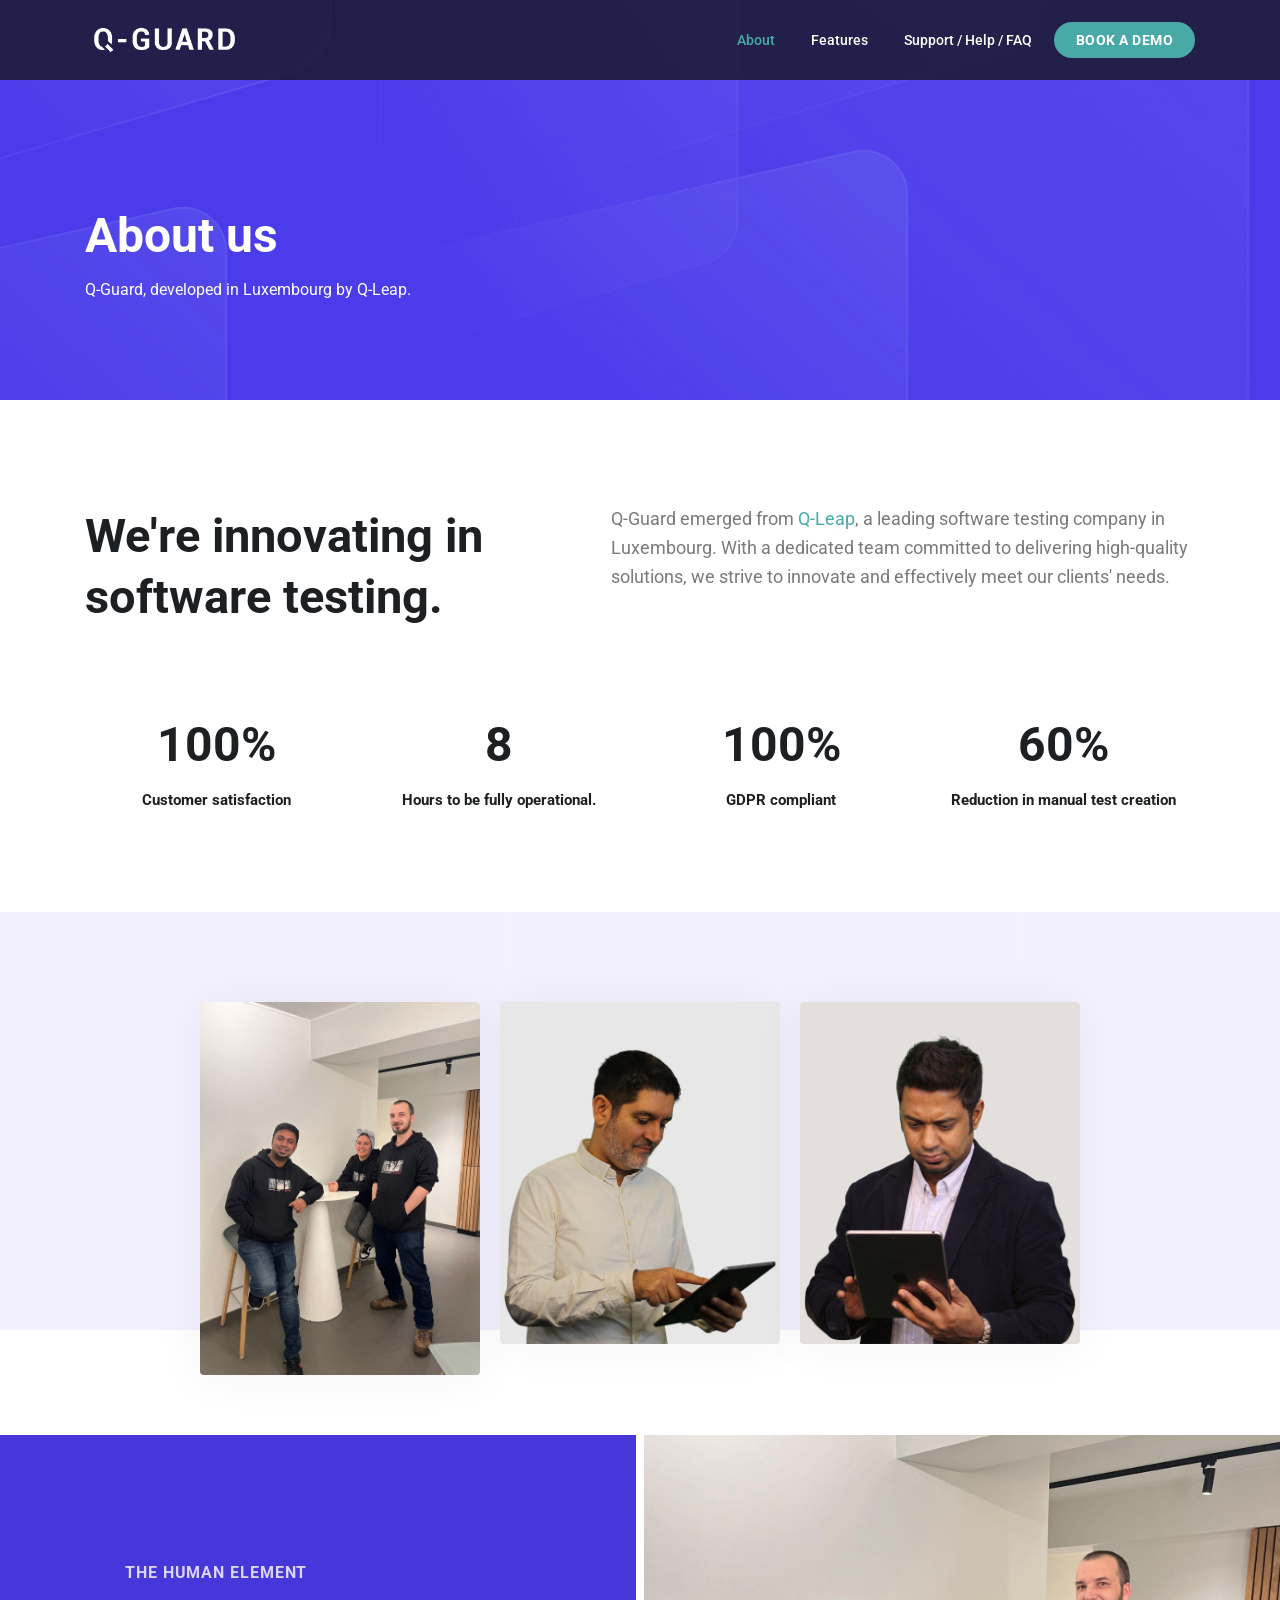
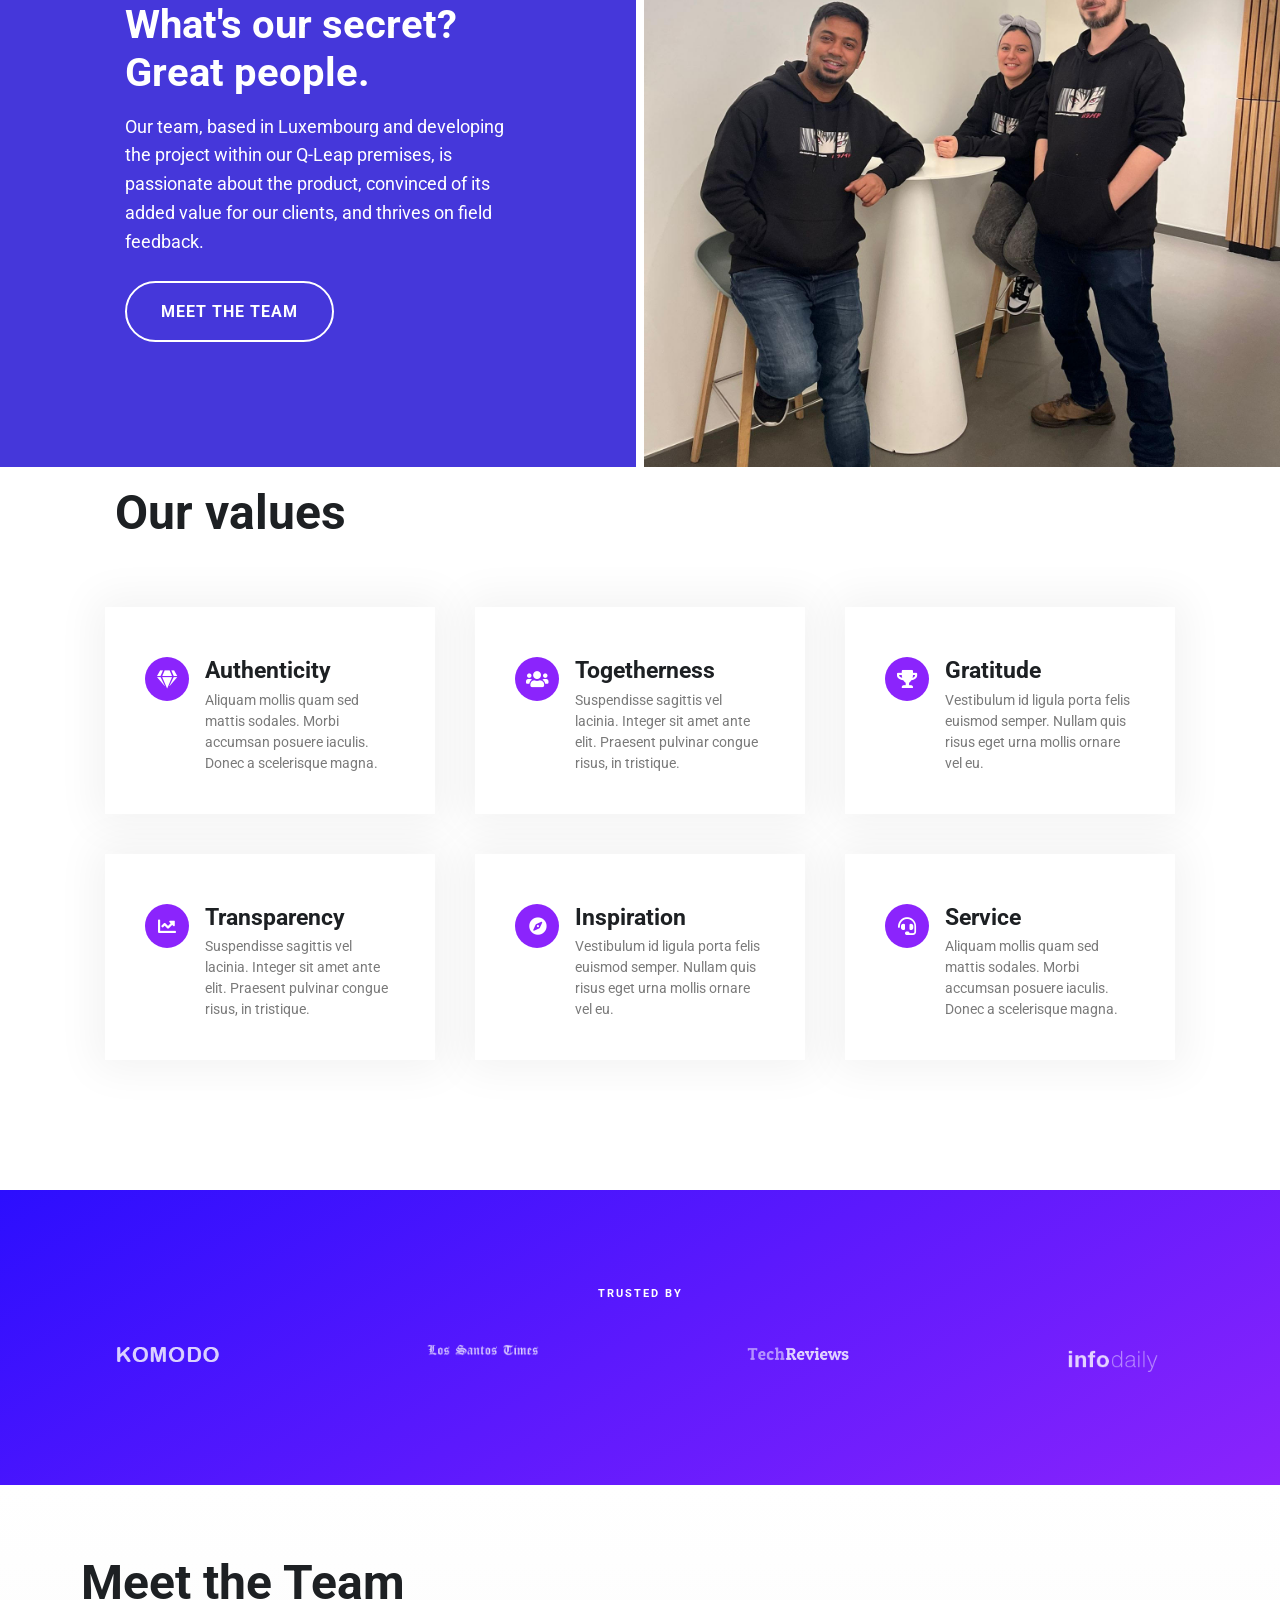
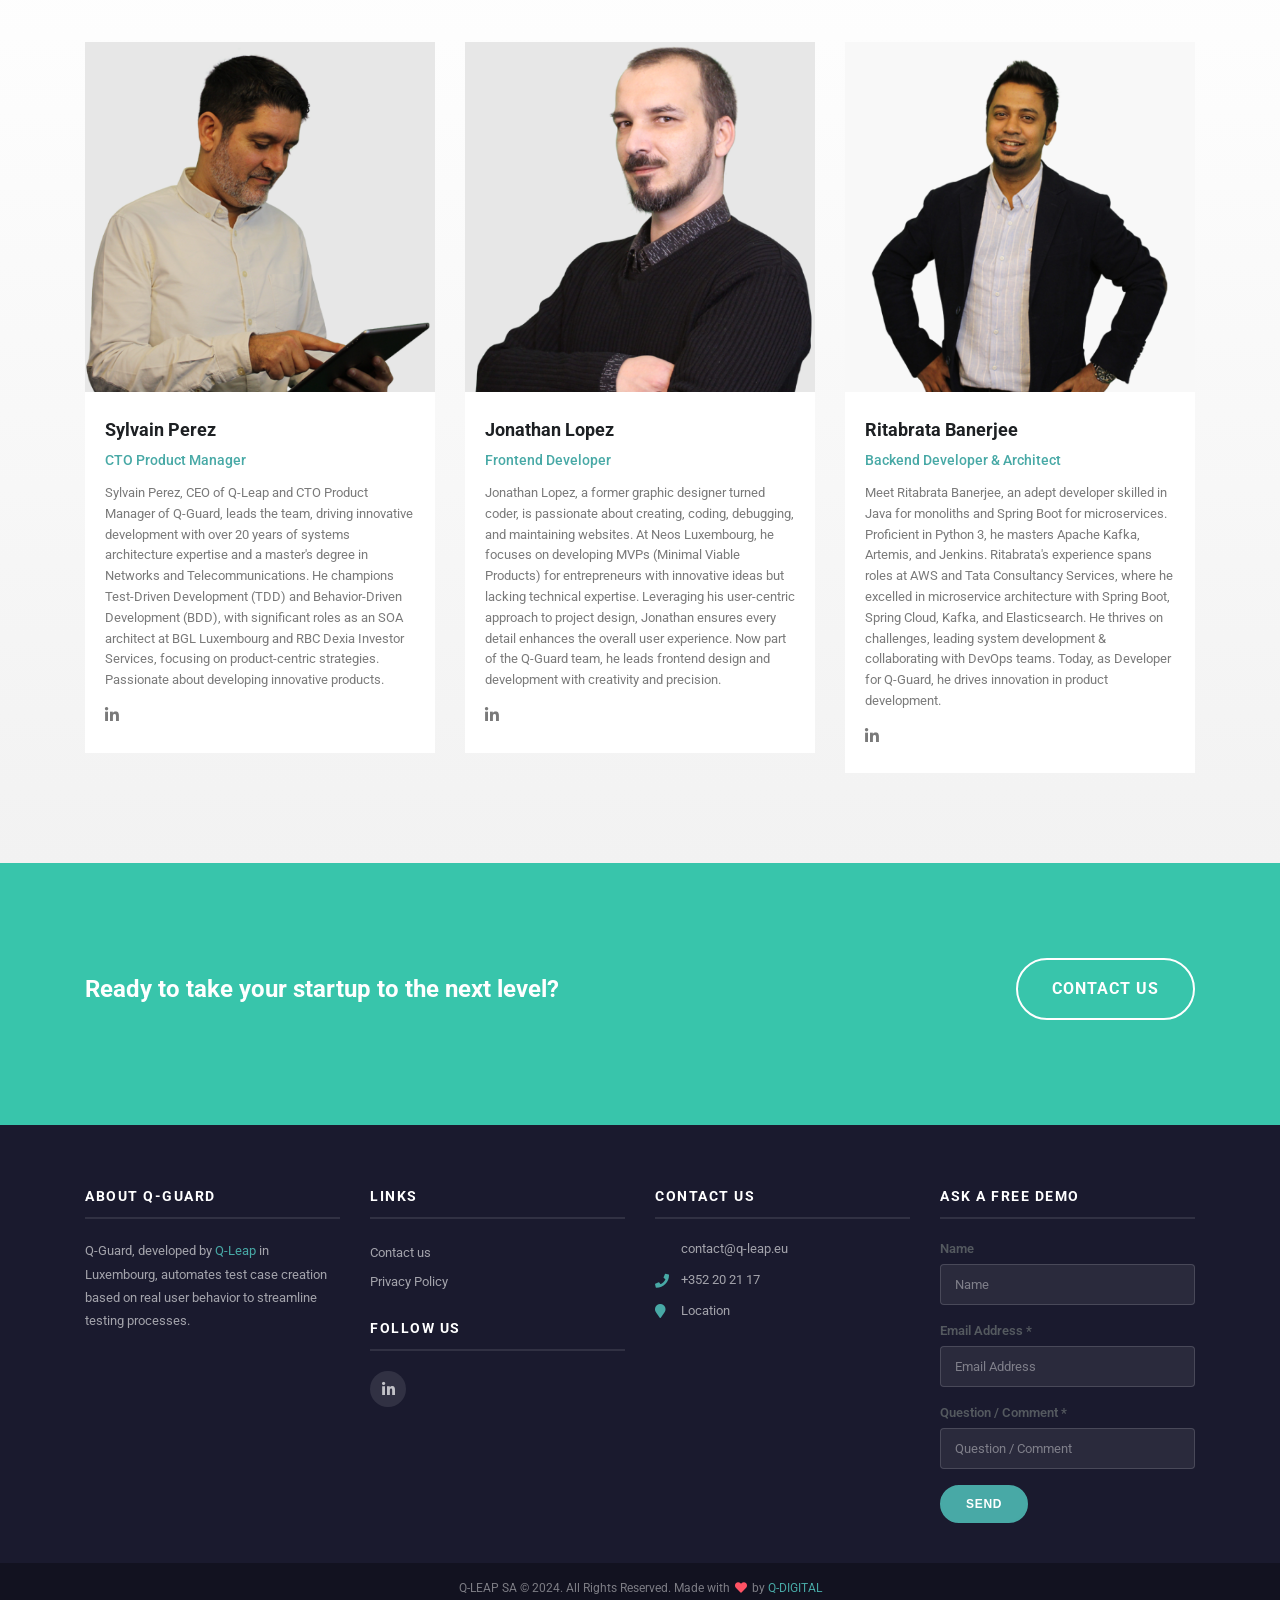
==== about-us/index.html @ 9039b8c5 "Initial static migration of q-guard.app off WordPress Rebuild of all 6 pages (home, about-us, featur" ====
<!DOCTYPE html>
<html lang="fr-FR">
<head>
  <meta charset="UTF-8" />
  <meta name="viewport" content="width=device-width, initial-scale=1.0" />
  <title>About Q-Guard &#8211; Q-Guard </title>
  <meta name="description" content="About us Q-Guard, developed in Luxembourg by Q-Leap. We&#039;re innovating in software testing. Q-Guard emerged from Q-Leap, a leading software testing company in Luxembourg. With a dedicated team committed to delivering high-quality solutions, we strive to innovate and effectively meet our clients&#039; needs. 100% Customer satisfaction 8 Hours to be fully operational. 100% GDPR compliant…" />

  <!-- Open Graph -->
  <meta property="og:title" content="About Q-Guard" />
  <meta property="og:description" content="About us Q-Guard, developed in Luxembourg by Q-Leap. We're innovating in software testing." />
  <meta property="og:image" content="https://q-guard.app/wp-content/uploads/2024/07/unnamed-1-605x806.jpeg" />
  <meta property="og:image:width" content="605" />
  <meta property="og:image:height" content="806" />
  <meta property="og:image:alt" content="" />
  <meta property="og:type" content="article" />
  <meta property="og:url" content="https://q-guard.app/about-us/" />
  <meta property="og:site_name" content="Q-Guard " />
  <meta property="og:locale" content="fr_FR" />

  <!-- Twitter Card -->
  <meta name="twitter:card" content="summary_large_image" />
  <meta name="twitter:text:title" content="About Q-Guard" />
  <meta name="twitter:image" content="https://q-guard.app/wp-content/uploads/2024/07/unnamed-1-605x806.jpeg?w=640" />

  <link rel="canonical" href="https://q-guard.app/about-us/" />
  <link rel="icon" type="image/png" href="../assets/images/logo-white.png" />

  <link rel="preconnect" href="https://fonts.googleapis.com" />
  <link rel="preconnect" href="https://fonts.gstatic.com" crossorigin />

  <link rel="stylesheet" href="https://cdnjs.cloudflare.com/ajax/libs/font-awesome/5.15.4/css/all.min.css" />
  <link rel="stylesheet" href="https://cdn.jsdelivr.net/npm/swiper@10/swiper-bundle.min.css" />
  <link rel="stylesheet" href="../assets/css/main.css" />
</head>
<body class="page page-id-19250 wp-theme-stratusx th-sticky-header">

<!-- ── Preloader ───────────────────────────────────────────── -->
<div id="loader-wrapper" aria-hidden="true">
  <div id="loader"></div>
  <div class="loader-section section-left"></div>
  <div class="loader-section section-right"></div>
</div>

<!-- ── Header ──────────────────────────────────────────────── -->
<header class="banner page-header" role="banner">
  <div class="container">
    <div id="logo">
      <a href="/" aria-label="Q-Guard Home">
        <img src="../assets/images/logo-white.png" width="159" height="40" alt="Q-Guard" />
      </a>
    </div>

    <button class="navbar-toggle collapsed" type="button" aria-controls="navbar-collapse" aria-expanded="false" aria-label="Toggle navigation">
      <span class="icon-bar"></span>
      <span class="icon-bar"></span>
      <span class="icon-bar"></span>
    </button>

    <nav class="navbar-collapse" id="navbar-collapse" role="navigation" aria-label="Main navigation">
      <ul class="navbar-nav" id="menu-stratus-one-page">
        <li class="menu-item current-menu-item"><a href="/about-us/" aria-current="page">About</a></li>
        <li class="menu-item"><a href="/features/">Features</a></li>
        <li class="menu-item"><a href="/support-help-faq/">Support / Help / FAQ</a></li>
        <li class="menu-item th-accent"><a href="https://outlook.office.com/bookwithme/user/879a650824b34d0185ce7d5c9d61e335%40q-leap.eu/meetingtype/09705449-c7ee-4131-b1b9-3e961b18baf2?anonymous" target="_blank" rel="noopener noreferrer">Book a demo</a></li>
      </ul>
    </nav>
  </div>
</header>

<!-- ── Page Hero ────────────────────────────────────────────── -->
<section class="page-hero page-hero--full-overlay">
  <div class="container">
    <div class="hero-content animate-on-scroll" data-animation="fadeIn">
      <h1>About us</h1>
      <p>Q-Guard, developed in Luxembourg by Q-Leap.</p>
    </div>
  </div>
</section>

<!-- ── Section: Intro ───────────────────────────────────────── -->
<section class="section-about-intro">
  <div class="container">
    <div class="row">
      <div class="col-left animate-on-scroll elementor-invisible" data-animation="fadeIn">
        <h2>We're innovating in software testing.</h2>
      </div>
      <div class="col-right animate-on-scroll" data-animation="fadeIn" data-delay="200">
        <h5>Q-Guard emerged from <a href="http://q-leap.eu" target="_blank" rel="noopener noreferrer">Q-Leap</a>, a leading software testing company in Luxembourg. With a dedicated team committed to delivering high-quality solutions, we strive to innovate and effectively meet our clients' needs.</h5>
      </div>
    </div>
  </div>
</section>

<!-- ── Section: Stats ───────────────────────────────────────── -->
<section class="section-stats">
  <div class="container">
    <div class="stats-row">
      <div class="stat-item animate-on-scroll animated-fast" data-animation="fadeIn" data-delay="300">
        <h2>100%</h2>
        <p>Customer satisfaction</p>
      </div>
      <div class="stat-item animate-on-scroll animated-fast" data-animation="fadeIn" data-delay="150">
        <h2>8</h2>
        <p>Hours to be fully operational.</p>
      </div>
      <div class="stat-item animate-on-scroll animated-fast" data-animation="fadeIn" data-delay="300">
        <h2>100%</h2>
        <p>GDPR compliant</p>
      </div>
      <div class="stat-item animate-on-scroll animated-fast" data-animation="fadeIn" data-delay="450">
        <h2>60%</h2>
        <p>Reduction in manual test creation</p>
      </div>
    </div>
  </div>
</section>

<!-- ── Section: People Photo Grid ──────────────────────────── -->
<section class="section-people">
  <div class="people-grid">
    <img src="../assets/images/about-bg-photo.jpeg" alt="Q-Guard team member" class="animate-on-scroll" data-animation="fadeIn" data-delay="100" loading="lazy" />
    <img src="../assets/images/team-sylvain-full.png" alt="Sylvain Perez" class="animate-on-scroll" data-animation="fadeIn" data-delay="200" loading="lazy" />
    <img src="../assets/images/team-rit-photo.png" alt="Ritabrata Banerjee" class="animate-on-scroll" data-animation="fadeIn" data-delay="300" loading="lazy" />
  </div>
</section>

<!-- ── Section: The Human Element (split) ──────────────────── -->
<section class="section-human" id="people" aria-label="The Human Element">
  <div class="col-gradient">
    <p class="eyebrow animate-on-scroll" data-animation="fadeInUp">The human element</p>
    <h2 class="animate-on-scroll" data-animation="fadeInUp" data-delay="150">What's our secret? Great people.</h2>
    <p class="animate-on-scroll" data-animation="fadeInUp" data-delay="300">Our team, based in Luxembourg and developing the project within our Q-Leap premises, is passionate about the product, convinced of its added value for our clients, and thrives on field feedback.</p>
    <a href="#leadership" class="btn-white-outline-sm animate-on-scroll" data-animation="fadeInUp" data-delay="450">Meet the team</a>
  </div>
  <div class="col-photo" style="background-image: url('../assets/images/team-bg.jpeg');" role="img" aria-label="Q-Guard team photo"></div>
</section>

<!-- ── Section: Our Values ──────────────────────────────────── -->
<section class="section-values" aria-labelledby="values-heading">
  <div class="container">
    <div class="values-heading">
      <h2 id="values-heading" class="animate-on-scroll" data-animation="fadeIn">Our values</h2>
    </div>
    <!-- Row 1 -->
    <div class="values-row">
      <div class="value-card animate-on-scroll" data-animation="fadeIn" data-delay="200">
        <div class="service-block">
          <div class="icon-wrap purple" aria-hidden="true"><i class="fas fa-gem"></i></div>
          <div class="block-content">
            <h4>Authenticity</h4>
            <p>Aliquam mollis quam sed mattis sodales. Morbi accumsan posuere iaculis. Donec a scelerisque magna.</p>
          </div>
        </div>
      </div>
      <div class="value-card animate-on-scroll" data-animation="fadeIn" data-delay="400">
        <div class="service-block">
          <div class="icon-wrap purple" aria-hidden="true"><i class="fas fa-users"></i></div>
          <div class="block-content">
            <h4>Togetherness</h4>
            <p>Suspendisse sagittis vel lacinia. Integer sit amet ante elit. Praesent pulvinar congue risus, in tristique.</p>
          </div>
        </div>
      </div>
      <div class="value-card animate-on-scroll" data-animation="fadeIn" data-delay="600">
        <div class="service-block">
          <div class="icon-wrap purple" aria-hidden="true"><i class="fas fa-trophy"></i></div>
          <div class="block-content">
            <h4>Gratitude</h4>
            <p>Vestibulum id ligula porta felis euismod semper. Nullam quis risus eget urna mollis ornare vel eu.</p>
          </div>
        </div>
      </div>
    </div>
    <!-- Row 2 -->
    <div class="values-row">
      <div class="value-card animate-on-scroll" data-animation="fadeIn" data-delay="200">
        <div class="service-block">
          <div class="icon-wrap purple" aria-hidden="true"><i class="fas fa-chart-line"></i></div>
          <div class="block-content">
            <h4>Transparency</h4>
            <p>Suspendisse sagittis vel lacinia. Integer sit amet ante elit. Praesent pulvinar congue risus, in tristique.</p>
          </div>
        </div>
      </div>
      <div class="value-card animate-on-scroll" data-animation="fadeIn" data-delay="400">
        <div class="service-block">
          <div class="icon-wrap purple" aria-hidden="true"><i class="fas fa-compass"></i></div>
          <div class="block-content">
            <h4>Inspiration</h4>
            <p>Vestibulum id ligula porta felis euismod semper. Nullam quis risus eget urna mollis ornare vel eu.</p>
          </div>
        </div>
      </div>
      <div class="value-card animate-on-scroll" data-animation="fadeIn" data-delay="600">
        <div class="service-block">
          <div class="icon-wrap purple" aria-hidden="true"><i class="fas fa-headset"></i></div>
          <div class="block-content">
            <h4>Service</h4>
            <p>Aliquam mollis quam sed mattis sodales. Morbi accumsan posuere iaculis. Donec a scelerisque magna.</p>
          </div>
        </div>
      </div>
    </div>
  </div>
</section>

<!-- ── Section: Trusted By (purple gradient) ───────────────── -->
<section class="section-trusted-purple">
  <div class="container">
    <h6 class="eyebrow animate-on-scroll" data-animation="fadeIn">Trusted by</h6>
    <div class="swiper trusted-carousel-about">
      <div class="swiper-wrapper">
        <div class="swiper-slide"><img src="../assets/images/logo-komodo.png" alt="Komodo" loading="lazy" /></div>
        <div class="swiper-slide"><img src="../assets/images/logo-las-santos.png" alt="Las Santos Times" loading="lazy" /></div>
        <div class="swiper-slide"><img src="../assets/images/logo-tech-reviews.png" alt="Tech Reviews" loading="lazy" /></div>
        <div class="swiper-slide"><img src="../assets/images/logo-info-daily.png" alt="Info Daily" loading="lazy" /></div>
      </div>
      <div class="swiper-button-prev" role="button" tabindex="0" aria-label="Previous slide"></div>
      <div class="swiper-button-next" role="button" tabindex="0" aria-label="Next slide"></div>
    </div>
  </div>
</section>

<!-- ── Section: Meet the Team ──────────────────────────────── -->
<section class="section-team" id="leadership" aria-labelledby="team-heading">
  <div class="container" style="max-width:1200px;">
    <h2 id="team-heading" class="animate-on-scroll" data-animation="fadeIn">Meet the Team</h2>
    <div class="team-grid">

      <!-- Sylvain Perez -->
      <div class="team-member animate-on-scroll" data-animation="fadeIn">
        <a href="https://www.linkedin.com/in/sylvainperez/" target="_blank" rel="noopener noreferrer" aria-label="Sylvain Perez on LinkedIn">
          <img src="../assets/images/team-sylvain.png" width="394" height="394" alt="Sylvain Perez" loading="lazy" />
        </a>
        <div class="team-member-content">
          <h4 class="th-team-member-name">Sylvain Perez</h4>
          <h5 class="th-team-member-title">CTO Product Manager</h5>
          <p>Sylvain Perez, CEO of Q-Leap and CTO Product Manager of Q-Guard, leads the team, driving innovative development with over 20 years of systems architecture expertise and a master's degree in Networks and Telecommunications. He champions Test-Driven Development (TDD) and Behavior-Driven Development (BDD), with significant roles as an SOA architect at BGL Luxembourg and RBC Dexia Investor Services, focusing on product-centric strategies. Passionate about developing innovative products.</p>
          <div class="team-member-social">
            <a href="https://www.linkedin.com/in/sylvainperez/" target="_blank" rel="noopener noreferrer" aria-label="Sylvain Perez on LinkedIn">
              <i class="fab fa-linkedin-in" aria-hidden="true"></i>
            </a>
          </div>
        </div>
      </div>

      <!-- Jonathan Lopez -->
      <div class="team-member animate-on-scroll" data-animation="fadeIn" data-delay="150">
        <a href="https://www.linkedin.com/in/jonathan-lopez-donato/" target="_blank" rel="noopener noreferrer" aria-label="Jonathan Lopez on LinkedIn">
          <img src="../assets/images/team-jonathan.png" width="394" height="394" alt="Jonathan Lopez" loading="lazy" />
        </a>
        <div class="team-member-content">
          <h4 class="th-team-member-name">Jonathan Lopez</h4>
          <h5 class="th-team-member-title">Frontend Developer</h5>
          <p>Jonathan Lopez, a former graphic designer turned coder, is passionate about creating, coding, debugging, and maintaining websites. At Neos Luxembourg, he focuses on developing MVPs (Minimal Viable Products) for entrepreneurs with innovative ideas but lacking technical expertise. Leveraging his user-centric approach to project design, Jonathan ensures every detail enhances the overall user experience. Now part of the Q-Guard team, he leads frontend design and development with creativity and precision.</p>
          <div class="team-member-social">
            <a href="https://www.linkedin.com/in/jonathan-lopez-donato/" target="_blank" rel="noopener noreferrer" aria-label="Jonathan Lopez on LinkedIn">
              <i class="fab fa-linkedin-in" aria-hidden="true"></i>
            </a>
          </div>
        </div>
      </div>

      <!-- Ritabrata Banerjee -->
      <div class="team-member animate-on-scroll" data-animation="fadeIn" data-delay="300">
        <img src="../assets/images/team-ritabrata.png" width="394" height="394" alt="Ritabrata Banerjee" loading="lazy" />
        <div class="team-member-content">
          <h4 class="th-team-member-name">Ritabrata Banerjee</h4>
          <h5 class="th-team-member-title">Backend Developer &amp; Architect</h5>
          <p>Meet Ritabrata Banerjee, an adept developer skilled in Java for monoliths and Spring Boot for microservices. Proficient in Python 3, he masters Apache Kafka, Artemis, and Jenkins. Ritabrata's experience spans roles at AWS and Tata Consultancy Services, where he excelled in microservice architecture with Spring Boot, Spring Cloud, Kafka, and Elasticsearch. He thrives on challenges, leading system development &amp; collaborating with DevOps teams. Today, as Developer for Q-Guard, he drives innovation in product development.</p>
          <div class="team-member-social">
            <a href="https://www.linkedin.com/in/ritabrata-banerjee-713b404a/" target="_blank" rel="noopener noreferrer" aria-label="Ritabrata Banerjee on LinkedIn">
              <i class="fab fa-linkedin-in" aria-hidden="true"></i>
            </a>
          </div>
        </div>
      </div>

    </div>
  </div>
  <div class="spacer-90"></div>
</section>

<!-- ── Section: CTA Green ────────────────────────────────────── -->
<section class="section-cta-green">
  <div class="container">
    <div class="th-cta">
      <div class="th-cta-text animate-on-scroll" data-animation="fadeIn">
        <span>Ready to take your startup to the next level?</span>
      </div>
      <div class="th-cta-btn animate-on-scroll" data-animation="fadeIn" data-delay="200">
        <a href="/contact/" class="btn-white-outline-sm">Contact us</a>
      </div>
    </div>
  </div>
</section>

<!-- ── Footer ──────────────────────────────────────────────── -->
<footer class="footer" role="contentinfo">
  <div class="container">
    <div class="footer-widgets">
      <div class="footer-col">
        <h3 class="widget-title">About Q-Guard</h3>
        <p>Q-Guard, developed by <a href="http://q-leap.eu" target="_blank" rel="noopener noreferrer">Q-Leap</a> in Luxembourg, automates test case creation based on real user behavior to streamline testing processes.</p>
      </div>
      <div class="footer-col">
        <h3 class="widget-title">Links</h3>
        <nav class="footer-links" aria-label="Footer links">
          <a href="/contact/">Contact us</a>
          <a href="/privacy-policy/">Privacy Policy</a>
        </nav>
        <h3 class="widget-title" style="margin-top:20px;">Follow us</h3>
        <div class="soc-widget">
          <a href="https://www.linkedin.com/company" target="_blank" rel="noopener noreferrer" aria-label="LinkedIn">
            <i class="fab fa-linkedin-in" aria-hidden="true"></i>
          </a>
        </div>
      </div>
      <div class="footer-col">
        <h3 class="widget-title">Contact Us</h3>
        <div class="th-contact-info-widget">
          <div class="icon-blocks">
            <div class="icon-block"><a href="mailto:contact@q-leap.eu"><i class="fa fa-envelope-o" aria-hidden="true"></i><span>contact@q-leap.eu</span></a></div>
            <div class="icon-block"><a href="tel:+35220217"><i class="fa fa-phone" aria-hidden="true"></i><span>+352 20 21 17</span></a></div>
            <div class="icon-block"><a href="https://www.google.com/maps/dir//q-leap+10+rue+mathias+hardt" target="_blank" rel="noopener noreferrer"><i class="fa fa-map-marker" aria-hidden="true"></i><span>Location</span></a></div>
          </div>
        </div>
      </div>
      <div class="footer-col">
        <h3 class="widget-title">Ask a Free Demo</h3>
        <form class="demo-form footer-form" novalidate>
          <div class="form-field">
            <label for="footer-name-about">Name</label>
            <input type="text" id="footer-name-about" name="name" placeholder="Name" autocomplete="name" />
          </div>
          <div class="form-field">
            <label for="footer-email-about">Email Address <span aria-label="required">*</span></label>
            <input type="email" id="footer-email-about" name="email" placeholder="Email Address" required autocomplete="email" />
          </div>
          <div class="form-field">
            <label for="footer-msg-about">Question / Comment <span aria-label="required">*</span></label>
            <input type="text" id="footer-msg-about" name="message" placeholder="Question / Comment" required />
          </div>
          <div class="g-recaptcha" data-sitekey="6LdvlHwqAAAAAGcoGEBUJCWIgnOwrMpUjiHdtK4B" data-theme="dark"></div>
          <div class="frm-verify-wrap" aria-hidden="true" style="display:none;">
            <input type="text" name="hp" class="frm-verify" tabindex="-1" autocomplete="off" />
          </div>
          <div class="form-submit"><input type="submit" value="Send" /></div>
        </form>
      </div>
    </div>
  </div>
  <div class="footer-btm-bar">
    <div class="container">
      <div class="footer-copyright">
        <span class="footer_credit">Q-LEAP SA &copy; 2024. All Rights Reserved. Made with <i class="fa fa-heart" aria-hidden="true"></i> by <a href="https://digital.q-leap.eu/" target="_blank" rel="noopener noreferrer">Q-DIGITAL</a></span>
      </div>
    </div>
  </div>
</footer>

<script src="https://cdn.jsdelivr.net/npm/swiper@10/swiper-bundle.min.js"></script>
<script src="https://www.google.com/recaptcha/api.js" async defer></script>
<script src="../assets/js/main.js"></script>
</body>
</html>
---- assets/css/main.css ----
/* ============================================================
   Q-Guard Static Site — Main CSS
   Faithfully reproduced from WordPress/Elementor/Stratus-X
   ============================================================ */

/* ── Google Fonts ──────────────────────────────────────────── */
@import url('https://fonts.googleapis.com/css2?family=Roboto:ital,wght@0,300;0,400;0,500;0,600;0,700;0,900;1,400&family=Roboto+Slab:wght@300;400;500;600;700&display=swap');

/* ── CSS Variables (Elementor kit #19626) ───────────────────── */
:root {
  --color-primary:       #4A3BEB;
  --color-cta-blue:      #4440DB; /* solid CTA button/icon fill color used by live elementor-button widgets (distinct from --color-primary, which is correct for gradients) */
  --color-secondary:     #54595F;
  --color-text:          #7A7A7A;
  --color-accent:        #FF5264;
  --color-yellow:        #FCBD01;
  --color-teal:          #38C5AB;
  --color-teal-btn:      #48A9A6;
  --color-white:         #FFFFFF;
  --color-light-pink:    #FCF8F8;
  --color-light-gray:    #F8F8F8;
  --color-gray-bg:       #F4F4F4;
  --color-gray-card:     #F3F3F3;
  --color-dark:          #1d2023;
  --color-purple:        #8B24FC;
  --color-purple-dark:   #2C0EFE;

  --container-max:       1140px;
  --container-sm:        1024px;

  --font-primary:        'Roboto', sans-serif;
  --font-secondary:      'Roboto Slab', serif;
  --font-georgia:        'Georgia', serif;

  --transition-base:     0.3s ease;
}

/* ── Reset & Base ──────────────────────────────────────────── */
*, *::before, *::after { box-sizing: border-box; margin: 0; padding: 0; }

html { scroll-behavior: smooth; font-size: 16px; }

body {
  font-family: var(--font-primary);
  font-weight: 400;
  color: var(--color-text);
  line-height: 1.6;
  background: #fff;
  overflow-x: hidden;
}

img { max-width: 100%; height: auto; display: block; }
a { color: inherit; text-decoration: none; transition: color var(--transition-base), background var(--transition-base); }
ul, ol { list-style: none; }
button { cursor: pointer; font-family: var(--font-primary); }

/* ── Preloader ─────────────────────────────────────────────── */
#loader-wrapper {
  position: fixed; top: 0; left: 0; width: 100%; height: 100%;
  z-index: 9999; display: flex; align-items: center; justify-content: center;
}
#loader {
  display: block; width: 40px; height: 40px;
  border: 4px solid rgba(255,255,255,0.3);
  border-top-color: var(--color-white);
  border-radius: 50%;
  animation: spin 0.8s linear infinite;
  position: relative; z-index: 10000;
}
.loader-section {
  position: fixed; top: 0; width: 51%; height: 100%;
  background: var(--color-primary);
  z-index: 9998;
  transition: transform 0.7s cubic-bezier(0.6, 0.2, 0.1, 1) 0.3s;
}
.loader-section.section-left  { left: 0; }
.loader-section.section-right { right: 0; }

.loaded #loader-wrapper { pointer-events: none; }
.loaded .loader-section.section-left  { transform: translateX(-100%); }
.loaded .loader-section.section-right { transform: translateX(100%); }
.loaded #loader { opacity: 0; }

@keyframes spin { to { transform: rotate(360deg); } }

/* ── Container ─────────────────────────────────────────────── */
.container {
  max-width: var(--container-max);
  margin: 0 auto;
  padding: 0 15px;
  width: 100%;
}

/* ── HEADER / NAVIGATION ────────────────────────────────────── */
.banner {
  position: fixed;
  top: 0; left: 0; right: 0;
  z-index: 1000;
  padding: 0;
  background: transparent;
  transition: background var(--transition-base), box-shadow var(--transition-base), padding var(--transition-base);
}
.banner.scrolled {
  background: #1a1a2e;
  box-shadow: 0 2px 20px rgba(0,0,0,0.25);
}
.banner.page-header {
  background: rgba(26,26,46,0.85);
}

.banner .container {
  display: flex;
  align-items: center;
  justify-content: space-between;
  height: 80px;
}

#logo a {
  display: flex;
  align-items: center;
}
#logo img {
  height: 40px;
  width: 159px;
  object-fit: contain;
}

.navbar-nav {
  display: flex;
  align-items: center;
  gap: 8px;
}
.navbar-nav .menu-item a {
  color: #fff;
  font-size: 14px;
  font-weight: 500;
  padding: 8px 14px;
  border-radius: 4px;
  white-space: nowrap;
  transition: color var(--transition-base), background var(--transition-base);
}
.navbar-nav .menu-item a:hover,
.navbar-nav .menu-item.current-menu-item a {
  color: var(--color-teal-btn);
}
.navbar-nav .th-accent a {
  background: var(--color-teal-btn);
  color: #fff;
  border-radius: 50px;
  padding: 10px 22px;
  font-weight: 700;
  font-size: 14px;
  letter-spacing: 0.5px;
  text-transform: uppercase;
}
.navbar-nav .th-accent a:hover {
  background: rgba(72,169,166,0);
  color: var(--color-teal-btn);
  box-shadow: inset 0 0 0 2px var(--color-teal-btn);
}

/* Mobile toggle */
.navbar-toggle {
  display: none;
  flex-direction: column;
  justify-content: center;
  gap: 5px;
  background: none;
  border: none;
  padding: 8px;
  cursor: pointer;
}
.navbar-toggle .icon-bar {
  width: 24px; height: 2px;
  background: #fff;
  display: block;
  border-radius: 2px;
  transition: all 0.3s;
}
.navbar-toggle.active .icon-bar:nth-child(1) { transform: translateY(7px) rotate(45deg); }
.navbar-toggle.active .icon-bar:nth-child(2) { opacity: 0; }
.navbar-toggle.active .icon-bar:nth-child(3) { transform: translateY(-7px) rotate(-45deg); }

/* ── Buttons ───────────────────────────────────────────────── */
.btn,
.btn-teal {
  display: inline-block;
  font-size: 16px;
  font-weight: 700;
  text-transform: uppercase;
  letter-spacing: 1px;
  text-decoration: none;
  padding: 16px 34px;
  border-radius: 50px;
  border: 2px solid var(--color-teal-btn);
  background: var(--color-teal-btn);
  color: #fff;
  cursor: pointer;
  transition: background var(--transition-base), color var(--transition-base), border-color var(--transition-base);
  white-space: nowrap;
}
.btn:hover,
.btn-teal:hover {
  background: transparent;
  color: var(--color-teal-btn);
  border-color: var(--color-teal-btn);
}

.btn-teal-sm {
  display: inline-block;
  font-size: 15px;
  font-weight: 700;
  text-transform: uppercase;
  letter-spacing: 0.7px;
  padding: 15px 30px;
  border-radius: 50px;
  border: 2px solid var(--color-teal-btn);
  background: var(--color-teal-btn);
  color: #fff;
  text-decoration: none;
  transition: background var(--transition-base), color var(--transition-base), border-color var(--transition-base);
  white-space: nowrap;
}
.btn-teal-sm:hover {
  background: transparent;
  color: var(--color-teal-btn);
  border-color: var(--color-teal-btn);
}

.btn-white-outline {
  display: inline-block;
  font-size: 17px;
  font-weight: 700;
  text-transform: uppercase;
  letter-spacing: 1px;
  padding: 20px 40px;
  border-radius: 50px;
  border: 2px solid #fff;
  background: transparent;
  color: #fff;
  text-decoration: none;
  transition: background var(--transition-base), color var(--transition-base);
  white-space: nowrap;
}
.btn-white-outline:hover {
  background: #fff;
  color: var(--color-cta-blue);
}

.btn-white-outline-sm {
  display: inline-block;
  font-size: 16px;
  font-weight: 700;
  text-transform: uppercase;
  letter-spacing: 1px;
  padding: 16px 34px;
  border-radius: 50px;
  border: 2px solid #fff;
  background: transparent;
  color: #fff;
  text-decoration: none;
  transition: background var(--transition-base), color var(--transition-base);
  white-space: nowrap;
}
.btn-white-outline-sm:hover {
  background: #fff;
  color: var(--color-dark);
}

/* ── Page Hero (inner pages) ───────────────────────────────── */
.page-hero {
  position: relative;
  min-height: 400px;
  display: flex;
  align-items: center;
  background: var(--color-primary);
  background-image: linear-gradient(300deg, var(--color-primary) 0%, var(--color-primary) 100%);
  overflow: hidden;
  padding-top: 80px; /* nav height */
}
.page-hero::before {
  content: '';
  position: absolute;
  inset: 0;
  background: url('../images/bg-hero-v4.png') center center / cover no-repeat;
  opacity: 0.5;
}
.page-hero--full-overlay::before { opacity: 1; }
.page-hero .hero-content {
  position: relative;
  z-index: 1;
  padding: 30px 50px 0 0;
}
.page-hero h1 {
  font-size: 48px;
  font-weight: 700;
  color: #fff;
  line-height: 1.2;
}
.page-hero p {
  color: #fff;
  margin-top: 12px;
  font-size: 16px;
}

/* ── Animations (animate.css-compatible) ────────────────────── */
.elementor-invisible { opacity: 0; }

.animated {
  animation-duration: 0.8s;
  animation-fill-mode: both;
}
.animated-fast {
  animation-duration: 0.5s;
  animation-fill-mode: both;
}

@keyframes fadeIn {
  from { opacity: 0; }
  to   { opacity: 1; }
}
@keyframes fadeInUp {
  from { opacity: 0; transform: translateY(30px); }
  to   { opacity: 1; transform: translateY(0); }
}
@keyframes fadeInLeft {
  from { opacity: 0; transform: translateX(-30px); }
  to   { opacity: 1; transform: translateX(0); }
}

.fadeIn    { animation-name: fadeIn; }
.fadeInUp  { animation-name: fadeInUp; }
.fadeInLeft{ animation-name: fadeInLeft; }

/* Delay utilities */
.delay-150  { animation-delay: 0.15s; }
.delay-200  { animation-delay: 0.20s; }
.delay-300  { animation-delay: 0.30s; }
.delay-400  { animation-delay: 0.40s; }
.delay-450  { animation-delay: 0.45s; }
.delay-600  { animation-delay: 0.60s; }

/* ── Section Utilities ─────────────────────────────────────── */
.section-transition {
  transition: background var(--transition-base), border var(--transition-base), border-radius var(--transition-base), box-shadow var(--transition-base);
}

/* ── HOMEPAGE — Hero ────────────────────────────────────────── */
.home-hero {
  position: relative;
  min-height: 500px;
  background: linear-gradient(150deg, var(--color-primary) 0%, var(--color-primary) 100%);
  overflow: hidden;
  padding: 120px 0 80px;
}
.home-hero .container {
  position: relative;
  z-index: 1;
  display: flex;
  align-items: center;
  gap: 40px;
}
.home-hero-text {
  flex: 0 0 45%;
  max-width: 45%;
}
.home-hero-text h1 {
  font-size: 50px;
  font-weight: 700;
  color: #fff;
  line-height: 1.1em;
  -webkit-text-stroke: 1px #000;
  margin-bottom: 20px;
}
.home-hero-text p {
  font-size: 23px;
  line-height: 1.45em;
  color: #fff;
  margin-bottom: 30px;
}
.home-hero-text .btn-teal-sm {
  background: var(--color-teal-btn);
  color: #fff;
  border-width: 3px;
  font-size: 16px;
  padding: 17px 34px;
  letter-spacing: 0.7px;
}
.home-hero-text .btn-teal-sm:hover {
  background: transparent;
  color: #fff;
}
.home-hero-image {
  position: relative;
  flex: 0 0 55%;
  max-width: 55%;
  display: flex;
  align-items: center;
  justify-content: center;
}

/* Floating badge overlaid on the hero video */
.hero-floating-badge {
  position: absolute;
  left: 0;
  bottom: 15px;
  z-index: 2;
  max-width: 90%;
}
.hero-floating-badge-title {
  font-family: 'Varela Round', sans-serif;
  font-size: 54px;
  font-weight: 600;
  line-height: 1.1em;
  color: #fff;
  margin-bottom: 12px;
}
.hero-floating-badge-row {
  display: flex;
  align-items: center;
  gap: 15px;
  margin-bottom: 8px;
}
.hero-floating-badge-icon {
  display: inline-flex;
  flex-shrink: 0;
  align-items: center;
  justify-content: center;
  width: 36px;
  height: 36px;
  border: 1px solid #fff;
  border-radius: 50%;
  color: #fff;
  font-size: 16px;
  transition: transform var(--transition-base);
}
.hero-floating-badge-icon:hover { transform: scale(1.1); }
.hero-floating-badge-play {
  font-family: 'Varela Round', sans-serif;
  font-size: 18px;
  color: #fff;
}
.hero-floating-badge-link {
  display: inline-block;
  font-family: 'Varela Round', sans-serif;
  font-size: 18px;
  line-height: 2em;
  color: #fff;
  border-bottom: 1px solid rgba(255,255,255,0.51);
  transition: border-color var(--transition-base);
}
.hero-floating-badge-link:hover { border-color: #fcfcfc; }
.home-hero-image img {
  max-width: 100%;
  width: 605px;
}
.home-hero-image video.hero-video {
  max-width: 100%;
  width: 605px;
  height: auto;
  display: block;
}
.hero-wave {
  position: absolute;
  bottom: 0;
  left: 0;
  right: 0;
  line-height: 0;
  z-index: 2;
}
.hero-wave svg {
  display: block;
  width: 100%;
  height: 80px;
}

/* ── HOMEPAGE — Section: Reduces time ──────────────────────── */
.section-reduces {
  background: #fff;
  padding: 90px 0 90px;
}
.section-reduces .row {
  display: flex;
  align-items: center;
  gap: 60px;
}
.section-reduces .col-text {
  flex: 0 0 45%;
  max-width: 45%;
  padding: 12px 10px 10px 10px;
}
.section-reduces .col-text h2 {
  font-size: 32px;
  font-weight: 700;
  line-height: 1.2em;
  color: var(--color-dark);
  margin-bottom: 16px;
}
.section-reduces .col-text p {
  font-size: 18px;
  line-height: 1.5em;
  color: var(--color-text);
  margin-bottom: 20px;
}
.reduces-checklist {
  margin-top: 4px;
}
.reduces-checklist li {
  display: flex;
  align-items: center;
  gap: 10px;
  font-size: 15px;
  font-weight: 600;
  color: var(--color-dark);
  padding: 4px 0;
}
.reduces-checklist li i {
  color: var(--color-teal-btn);
  font-size: 13px;
  flex-shrink: 0;
}
.section-reduces .col-features {
  flex: 0 0 50%;
  max-width: 50%;
  display: flex;
  align-items: center;
  justify-content: center;
}
.section-reduces .col-features img {
  width: 100%;
  height: auto;
  display: block;
}
.section-divider {
  border: none;
  border-top: 1px solid rgba(189,189,189,0.68);
  margin: 30px 0;
}

/* Service blocks */
.service-block {
  display: flex;
  align-items: flex-start;
  gap: 16px;
  margin-bottom: 24px;
}
.service-block .icon-wrap {
  flex-shrink: 0;
  width: 44px; height: 44px;
  background: var(--color-teal-btn);
  border-radius: 50%;
  display: flex;
  align-items: center;
  justify-content: center;
  color: #fff;
  font-size: 18px;
}
.service-block .icon-wrap.purple  { background: var(--color-purple); }
.service-block .icon-wrap.primary { background: var(--color-primary); }
.service-block .icon-wrap.yellow  { background: var(--color-yellow); }
.service-block .icon-wrap.teal    { background: var(--color-teal); }
.service-block .icon-wrap.accent  { background: var(--color-accent); }
.service-block .icon-wrap.secondary { background: var(--color-secondary); }
.service-block .icon-wrap.textc   { background: var(--color-text); }

.service-block .block-content h4 {
  font-size: 18px;
  font-weight: 700;
  line-height: 1.25em;
  color: var(--color-dark);
  margin-bottom: 4px;
}
.service-block .block-content p {
  font-size: 14px;
  color: var(--color-text);
  line-height: 1.5;
}

/* ── HOMEPAGE — Section: For all testers (3 cards) ─────────── */
.section-users {
  padding: 60px 0 110px;
}
.section-users h2.section-title {
  font-size: 48px;
  font-weight: 700;
  color: var(--color-dark);
  margin-bottom: 30px;
}
.cards-row {
  display: flex;
  gap: 20px;
  margin-top: 35px;
}
.user-card {
  flex: 1;
  border: 1px solid rgba(0,0,0,0.15);
  box-shadow: 0 0 40px 10px rgba(0,0,0,0.05);
  border-radius: 10px;
  padding: 50px 30px;
  margin: 0 10px;
  display: flex;
  flex-direction: column;
  gap: 0;
}
.user-card .card-title {
  text-align: center;
  font-size: 25px;
  font-weight: 700;
  padding: 10px 0 20px;
}
.user-card .card-stat {
  text-align: center;
  font-size: 48px;
  font-weight: 700;
  color: var(--color-teal-btn);
  padding: 0 0 5px;
}
.user-card .card-stat-label {
  text-align: center;
  font-weight: 700;
  color: var(--color-teal-btn);
  padding: 0 0 5px;
}
.user-card .card-divider {
  border: none;
  border-top: 1px solid rgba(0,0,0,0.19);
  width: 88%;
  margin: 10px auto 15px;
}
.user-card .card-list {
  list-style: none;
  margin-bottom: 20px;
}
.user-card .card-list li {
  display: flex;
  align-items: center;
  gap: 10px;
  font-size: 18px;
  font-weight: 700;
  color: #393939;
  padding: 2px 0;
}
.user-card .card-list li.inactive {
  color: rgba(57,57,57,0.29);
}
.user-card .card-list li i {
  font-size: 14px;
  color: var(--color-teal-btn);
}
.user-card .card-list li.inactive i {
  color: rgba(57,57,57,0.29);
}
.user-card .card-btn-wrap {
  margin-top: auto;
  padding-top: 20px;
  display: flex;
  justify-content: center;
}
.user-card .card-btn-wrap .btn-teal-sm {
  font-size: 16px;
  border-width: 3px;
  padding: 17px 40px;
}

/* ── HOMEPAGE — Section: Create tests (split) ───────────────── */
.section-create {
  display: flex;
}
.section-create .col-image {
  flex: 0 0 50%;
  background: #d6d6d6;
  border-right: 4px solid #fff;
  min-height: 500px;
  background-size: cover;
  background-position: center;
}
.section-create .col-content {
  flex: 0 0 50%;
  background: #EFEFEF;
  border-left: 4px solid #fff;
  padding: 125px;
  display: flex;
  flex-direction: column;
  justify-content: center;
}
.section-create .col-content .eyebrow {
  font-size: 16px;
  font-weight: 700;
  text-transform: uppercase;
  letter-spacing: 0.9px;
  color: var(--color-teal-btn);
  margin-bottom: 15px;
}
.section-create .col-content h2 {
  font-size: 40px;
  font-weight: 700;
  color: var(--color-dark);
  line-height: 1.2;
  margin-bottom: 16px;
}
.section-create .col-content p {
  font-size: 18px;
  line-height: 1.6em;
  color: var(--color-dark);
  margin-bottom: 20px;
}

/* ── HOMEPAGE — Section: 6 Features ────────────────────────── */
.section-features {
  background: var(--color-dark);
  padding: 90px 0 0;
  text-align: center;
}
.section-features h2.section-title {
  font-size: 48px;
  font-weight: 700;
  color: #fff;
  margin: 0 0 20px;
}
.features-subtitle {
  font-size: 16px;
  color: rgba(255,255,255,0.7);
  margin: 0 0 10px;
  text-align: center;
}
.features-grid {
  display: flex;
  flex-direction: column;
  gap: 0;
}
.features-row {
  display: flex;
  gap: 40px;
  padding: 35px 0 20px;
  max-width: 1160px;
  margin: 0 auto;
  width: 100%;
}
.features-row + .features-row {
  padding-top: 20px;
  padding-bottom: 130px;
}
.feature-card {
  flex: 1;
  background: #fff;
  box-shadow: 0 0 40px 10px rgba(1,110,204,0.05);
  margin: 0 20px;
  padding: 50px 40px 40px;
}
.feature-card .service-block .icon-wrap {
  flex-shrink: 0;
  background: var(--color-primary);
}
.feature-card .service-block h4 {
  font-size: 23px;
  font-weight: 700;
  color: var(--color-dark);
}

/* ── HOMEPAGE — Section: Trusted By ────────────────────────── */
.section-trusted {
  background: var(--color-gray-card);
  padding: 95px 0 105px;
}
.section-trusted .container {
  max-width: 1260px;
}
.section-trusted h6.eyebrow {
  text-align: center;
  font-weight: 700;
  text-transform: uppercase;
  letter-spacing: 2px;
  color: var(--color-dark);
  margin-bottom: 35px;
}

/* Swiper carousel overrides */
.swiper { width: 100%; }
.swiper-slide { display: flex; align-items: center; justify-content: center; }
.swiper-slide img { max-width: 140px; opacity: 0.7; transition: opacity 0.3s; }
.swiper-slide img:hover { opacity: 1; }
.swiper-button-prev,
.swiper-button-next { color: #000 !important; }
.swiper-button-prev::after,
.swiper-button-next::after { font-size: 20px !important; }

/* ── HOMEPAGE — Testimonials ────────────────────────────────── */
.section-testimonials {
  padding: 115px 0 120px;
}
.testimonial-block {
  display: flex;
  box-shadow: 0 0 40px 0 rgba(0,0,0,0.1);
  margin-bottom: 0;
}
.testimonial-block + .testimonial-block {
  margin-top: 100px;
}
.testimonial-block .t-photo {
  flex: 0 0 50%;
  min-height: 420px;
  background-color: #adadad;
  background-size: cover;
  background-position: center;
}
.testimonial-block .t-content {
  flex: 0 0 50%;
  padding: 80px;
  display: flex;
  flex-direction: column;
  justify-content: center;
}
.testimonial-block .t-quote-mark {
  font-family: var(--font-georgia);
  font-size: 120px;
  line-height: 1em;
  color: var(--color-teal-btn);
  margin-bottom: -20px;
  display: block;
  width: auto;
}
.testimonial-block .t-quote {
  font-size: 26px;
  line-height: 1.5em;
  color: rgba(29,32,35,0.96);
}
.testimonial-block .t-name {
  font-size: 19px;
  font-weight: 700;
  margin-top: 30px;
  color: var(--color-dark);
}
.testimonial-block .t-title {
  font-size: 19px;
  font-weight: 500;
  color: var(--color-text);
}

/* ── HOMEPAGE — CTA Section ─────────────────────────────────── */
.section-cta-teal {
  background: var(--color-accent);
  padding: 120px 0;
}
.section-cta-teal .cta-inner {
  display: flex;
  align-items: center;
  justify-content: space-between;
  gap: 30px;
}
.section-cta-teal .cta-text h2 {
  font-size: 40px;
  font-weight: 700;
  line-height: 1.3em;
  color: #fff;
}
.section-cta-teal .cta-btn { flex-shrink: 0; }

/* ── CTA Bar (teal-green gradient) ──────────────────────────── */
.section-cta-green {
  background: linear-gradient(130deg, var(--color-teal) 26%, var(--color-teal) 100%);
  padding: 95px 0 105px;
}
.section-cta-green .th-cta {
  display: flex;
  align-items: center;
  justify-content: space-between;
  gap: 30px;
}
.section-cta-green .th-cta-text span {
  font-size: 24px;
  font-weight: 700;
  color: #fff;
}
.section-cta-green .th-cta-btn { flex-shrink: 0; }

/* ── ABOUT PAGE ─────────────────────────────────────────────── */

/* Stats section */
.section-stats {
  padding: 30px 0 100px;
}
.stats-row {
  display: flex;
  gap: 20px;
  text-align: center;
}
.stat-item {
  flex: 1;
}
.stat-item h2 {
  font-size: 48px;
  font-weight: 700;
  color: var(--color-dark);
  margin-bottom: 4px;
}
.stat-item p {
  font-weight: 700;
  color: var(--color-dark);
  font-size: 15px;
}

/* About intro */
.section-about-intro {
  padding: 105px 0 50px;
}
.section-about-intro .row {
  display: flex;
  align-items: flex-start;
  gap: 60px;
}
.section-about-intro .col-left { flex: 0 0 42%; max-width: 42%; }
.section-about-intro .col-right { flex: 0 0 58%; max-width: 58%; }
.section-about-intro h2 {
  font-size: 47px;
  font-weight: 700;
  line-height: 1.3em;
  color: var(--color-dark);
}
.section-about-intro h5 {
  font-size: 18px;
  font-weight: 400;
  line-height: 1.6em;
  color: var(--color-text);
}
.section-about-intro h5 a { color: var(--color-teal-btn); }

/* Human element split */
.section-human {
  display: flex;
}
.section-human .col-gradient {
  flex: 0 0 50%;
  background: linear-gradient(150deg, var(--color-primary) 11%, var(--color-primary) 100%);
  border-right: 4px solid #fff;
  border-bottom: 8px solid #fff;
  padding: 125px;
  display: flex;
  flex-direction: column;
  justify-content: center;
  align-items: flex-start;
  position: relative;
}
.section-human .col-gradient::before {
  content: '';
  position: absolute;
  inset: 0;
  background: rgba(0,0,0,0.15);
  opacity: 0.5;
}
.section-human .col-gradient > * { position: relative; z-index: 1; }
.section-human .col-photo {
  flex: 0 0 50%;
  background: #d6d6d6;
  border-left: 4px solid #fff;
  border-bottom: 8px solid #fff;
  background-size: cover;
  background-position: center;
  min-height: 500px;
}
.section-human .eyebrow {
  font-size: 16px;
  font-weight: 700;
  text-transform: uppercase;
  letter-spacing: 0.9px;
  color: rgba(255,255,255,0.8);
  margin-bottom: 15px;
}
.section-human h2 {
  font-size: 40px;
  font-weight: 700;
  color: #fff;
  line-height: 1.2;
  margin-bottom: 16px;
}
.section-human p {
  font-size: 18px;
  line-height: 1.6em;
  color: #fff;
  margin-bottom: 24px;
}

/* People photo grid */
.section-people {
  background: linear-gradient(180deg, rgba(44,14,254,0.06) 80%, #fff 80%);
  padding: 90px 0 60px;
}
.people-grid {
  max-width: 1500px;
  margin: 0 auto;
  display: flex;
  gap: 20px;
  align-items: flex-start;
  justify-content: center;
  padding: 0 15px;
}
.people-grid img {
  border-radius: 4px;
  width: 280px;
  box-shadow: 0px 0px 50px 0px rgba(0, 0, 0, 0.05);
}

/* Values section */
.section-values {
  padding: 0;
}
.values-heading {
  padding: 0 0 0 20px;
  max-width: 1150px;
  margin: 0 auto;
}
.values-heading h2 {
  font-size: 48px;
  font-weight: 700;
  color: var(--color-dark);
  padding: 0 0 0 5px;
  margin: 0 0 20px 5px;
}
.values-row {
  display: flex;
  max-width: 1160px;
  margin: 0 auto;
  padding: 35px 0 20px;
  gap: 0;
}
.values-row + .values-row {
  padding-top: 20px;
  padding-bottom: 130px;
}
.value-card {
  flex: 1;
  box-shadow: 0 0 40px 10px rgba(0,0,0,0.05);
  margin: 0 20px;
  padding: 50px 40px 40px;
}
.value-card .service-block { margin-bottom: 0; }
.value-card .service-block h4 { font-size: 23px; }

/* Trusted by — about page version (purple gradient bg) */
.section-trusted-purple {
  background: linear-gradient(150deg, var(--color-purple-dark) 0%, var(--color-purple) 100%);
  padding: 95px 0 105px;
  position: relative;
}
.section-trusted-purple::before {
  content: '';
  position: absolute; inset: 0;
  background-position: center;
  background-size: auto;
  opacity: 0.5;
}
.section-trusted-purple .container { max-width: 1260px; position: relative; z-index: 1; }
.section-trusted-purple h6.eyebrow {
  text-align: center;
  font-weight: 700;
  text-transform: uppercase;
  letter-spacing: 2px;
  color: #fff;
  margin-bottom: 35px;
}
.section-trusted-purple .swiper-button-prev,
.section-trusted-purple .swiper-button-next { color: #fff !important; }
.section-trusted-purple .swiper-button-prev::after,
.section-trusted-purple .swiper-button-next::after { font-size: 20px !important; }
.section-trusted-purple .swiper-slide img { filter: brightness(10); opacity: 0.8; }

/* Meet the Team */
.section-team {
  background: linear-gradient(180deg, #FFFFFF 0%, #F2F2F2 100%);
  padding: 60px 0 0;
}
.section-team h2 {
  font-size: 48px;
  font-weight: 700;
  color: var(--color-dark);
  margin: 0 0 20px 26px;
}
.team-grid {
  max-width: 1300px;
  margin: 0 auto;
  display: flex;
  gap: 0;
  padding: 0 15px;
}
.team-member {
  flex: 1;
  background: none;
  padding: 0 15px;
}
.team-member img {
  width: 100%;
  height: auto;
  object-fit: cover;
  display: block;
}
.team-member-content {
  background: #fff;
  padding: 24px 20px;
}
.team-member-content h4 {
  font-size: 18px;
  font-weight: 700;
  color: var(--color-dark);
  margin-bottom: 4px;
}
.team-member-content h5 {
  font-size: 14px;
  font-weight: 500;
  color: var(--color-teal-btn);
  margin-bottom: 12px;
}
.team-member-content p {
  font-size: 13px;
  line-height: 1.6;
  color: var(--color-text);
  margin-bottom: 12px;
}
.team-member-social a {
  color: var(--color-text);
  font-size: 16px;
  transition: color var(--transition-base);
}
.team-member-social a:hover { color: #0077b5; }

/* ── FEATURES PAGE ──────────────────────────────────────────── */
.section-feature-intro {
  background: #fff;
  padding: 40px 0 60px;
}
.section-feature-intro .row {
  display: flex;
  align-items: center;
  gap: 40px;
}
.section-feature-intro .col-image {
  flex: 0 0 50%;
  max-width: 50%;
}
.section-feature-intro .col-image img {
  max-width: 80%;
}
.section-feature-intro .col-text {
  flex: 0 0 50%;
  max-width: 50%;
}
.section-feature-intro .col-text h3 {
  font-size: 36px;
  font-weight: 700;
  color: var(--color-dark);
  line-height: 1.25;
  margin-bottom: 16px;
}
.section-feature-intro .col-text p {
  font-size: 16px;
  line-height: 1.6;
  color: var(--color-text);
}

.section-features-list {
  background: #fff;
  padding: 0 0 60px;
}
.features-list-row {
  display: flex;
  gap: 60px;
  max-width: 1140px;
  margin: 0 auto;
  padding: 30px 15px;
  align-items: flex-start;
}
.features-list-row .service-block {
  flex: 1;
}
.features-list-row .service-block + .service-block {
  margin-bottom: 0;
}

/* ── CONTACT PAGE ───────────────────────────────────────────── */
.section-contact-info {
  background: rgba(44, 14, 254, 0.06);
  padding: 95px 0;
}
.section-contact-info .row {
  display: flex;
  align-items: flex-start;
}
.contact-details { flex: 0 0 45%; max-width: 45%; }
.contact-form-col {
  flex: 0 0 55%; max-width: 55%;
  background: #fff;
  border-radius: 10px;
  box-shadow: 0px 0px 34px 0px rgba(0, 0, 0, 0.14);
  padding: 50px 30px 15px 30px;
  margin-top: -145px;
}
.contact-form-col h2 {
  font-size: 32px;
  font-weight: 700;
  color: var(--color-dark);
  margin-bottom: 24px;
}

.contact-icon-box {
  display: flex;
  flex-direction: column;
  align-items: flex-start;
  margin-bottom: 30px;
}
.contact-icon-box:last-child { margin-bottom: 0; }
.icon-circle {
  width: 50px;
  height: 50px;
  border-radius: 50%;
  display: flex;
  align-items: center;
  justify-content: center;
  font-size: 18px;
  color: #fff;
  margin-bottom: 14px;
}
.icon-circle.primary { background-color: #2C0EFE; }
.icon-box-title {
  font-size: 18px;
  font-weight: 700;
  color: var(--color-dark);
  line-height: 1.4em;
  margin-bottom: 4px;
}
.icon-box-title a {
  color: var(--color-dark);
  transition: color var(--transition-base);
}
.icon-box-title a:hover { color: var(--color-primary); }
.icon-box-desc {
  font-size: 14px;
  color: var(--color-text);
  line-height: 1.6;
  font-style: normal;
}

/* ── Forms ──────────────────────────────────────────────────── */
.form-field {
  margin-bottom: 16px;
}
.form-field label {
  display: block;
  font-size: 13px;
  font-weight: 600;
  color: var(--color-secondary);
  margin-bottom: 4px;
}
.form-field input[type="text"],
.form-field input[type="email"],
.form-field input[type="tel"],
.form-field textarea {
  width: 100%;
  padding: 12px 14px;
  border: 1px solid #ddd;
  border-radius: 4px;
  font-family: var(--font-primary);
  font-size: 14px;
  color: var(--color-dark);
  background: #fff;
  transition: border-color var(--transition-base), box-shadow var(--transition-base);
  outline: none;
}
.form-field input:focus,
.form-field textarea:focus {
  border-color: var(--color-teal-btn);
  box-shadow: 0 0 0 3px rgba(72,169,166,0.15);
}
.form-field textarea { min-height: 120px; resize: vertical; }
.form-submit { margin-top: 8px; }
.form-submit input[type="submit"] {
  display: inline-block;
  padding: 14px 32px;
  background: var(--color-teal-btn);
  color: #fff;
  border: 2px solid var(--color-teal-btn);
  border-radius: 50px;
  font-size: 14px;
  font-weight: 700;
  text-transform: uppercase;
  letter-spacing: 0.7px;
  cursor: pointer;
  transition: background var(--transition-base), color var(--transition-base);
}
.form-submit input[type="submit"]:hover {
  background: transparent;
  color: var(--color-teal-btn);
}

/* reCAPTCHA */
.g-recaptcha { margin: 12px 0; }

/* Page-specific CTA overrides */
.section-cta-contact { padding: 100px 0; }
.section-cta-faq { padding: 70px 0; }
.section-cta-contact .th-cta-text span {
  font-size: 30px;
  font-weight: 400;
  line-height: 1.3em;
}

/* ── SUPPORT / FAQ PAGE ─────────────────────────────────────── */
.section-support-hero {
  background-color: #605d64;
  background-image: url('../images/mockup-q-guard.png');
  background-position: center center;
  background-repeat: no-repeat;
  background-size: cover;
  min-height: 500px;
  padding: 120px 0 80px;
  text-align: center;
  position: relative;
  overflow: hidden;
}
.section-support-hero::before {
  content: '';
  position: absolute; inset: 0;
  background-color: #54595F;
  opacity: 0.87;
}
.section-support-hero .container { position: relative; z-index: 1; }
.section-support-hero h1 {
  font-size: 48px;
  font-weight: 700;
  color: #fff;
  margin-bottom: 16px;
}
.section-support-hero p {
  font-size: 18px;
  color: rgba(255,255,255,0.85);
  max-width: 600px;
  margin: 0 auto 30px;
}
.support-options {
  display: flex;
  justify-content: center;
  gap: 20px;
  margin-top: 30px;
}
.support-option-btn {
  display: inline-block;
  padding: 14px 28px;
  border-radius: 50px;
  font-weight: 700;
  font-size: 14px;
  text-transform: uppercase;
  letter-spacing: 0.7px;
  transition: all 0.3s;
}
.support-option-btn.primary {
  background: #fff;
  color: var(--color-primary);
}
.support-option-btn.primary:hover {
  background: var(--color-teal-btn);
  color: #fff;
}
.support-option-btn.outline {
  background: transparent;
  color: #fff;
  border: 2px solid rgba(255,255,255,0.6);
}
.support-option-btn.outline:hover {
  border-color: #fff;
  background: rgba(255,255,255,0.1);
}

.section-faq {
  padding: 80px 0;
  background: #fff;
}
.faq-category { margin-bottom: 50px; }
.faq-category h3 {
  font-size: 22px;
  font-weight: 700;
  color: var(--color-primary);
  margin-bottom: 20px;
  padding-bottom: 10px;
  border-bottom: 2px solid rgba(74,59,235,0.1);
}

.accordion-item {
  border: 1px solid rgba(0,0,0,0.08);
  border-radius: 8px;
  margin-bottom: 8px;
  overflow: hidden;
}
.accordion-header {
  display: flex;
  align-items: center;
  justify-content: space-between;
  padding: 18px 20px;
  cursor: pointer;
  background: #fff;
  transition: background var(--transition-base);
}
.accordion-header:hover { background: var(--color-light-gray); }
.accordion-header h4 {
  font-size: 16px;
  font-weight: 600;
  color: var(--color-dark);
  margin: 0;
}
.accordion-icon {
  width: 24px; height: 24px;
  border-radius: 50%;
  background: var(--color-teal-btn);
  color: #fff;
  display: flex; align-items: center; justify-content: center;
  flex-shrink: 0;
  transition: transform var(--transition-base), background var(--transition-base);
}
.accordion-icon i { font-size: 12px; }
.accordion-item.open .accordion-icon { transform: rotate(45deg); background: var(--color-accent); }
.accordion-body {
  display: none;
  padding: 0 20px 18px;
  font-size: 15px;
  line-height: 1.7;
  color: var(--color-text);
}
.accordion-item.open .accordion-body { display: block; }

/* ── PRIVACY POLICY PAGE ────────────────────────────────────── */
.section-privacy {
  padding: 80px 0 100px;
  background: #fff;
}
.privacy-content { max-width: 860px; margin: 0 auto; }
.privacy-content h2 {
  font-size: 36px;
  font-weight: 700;
  color: var(--color-dark);
  margin: 40px 0 16px;
}
.privacy-content h2:first-child { margin-top: 0; }
.privacy-content p {
  font-size: 15px;
  line-height: 1.8;
  color: var(--color-text);
  margin-bottom: 16px;
}
.privacy-content ul {
  list-style: disc;
  padding-left: 24px;
  margin-bottom: 16px;
}
.privacy-content ul li {
  font-size: 15px;
  line-height: 1.8;
  color: var(--color-text);
  margin-bottom: 4px;
}
.privacy-content a {
  color: var(--color-teal-btn);
}
.privacy-content a:hover { text-decoration: underline; }
.privacy-meta {
  font-size: 13px;
  color: var(--color-text);
  font-style: italic;
  margin-bottom: 30px;
}

/* ── FOOTER ─────────────────────────────────────────────────── */
.footer {
  background: #1a1a2e;
  padding: 60px 0 0;
  color: rgba(255,255,255,0.7);
}
.footer-widgets {
  display: flex;
  gap: 30px;
  padding-bottom: 40px;
}
.footer-col { flex: 1; min-width: 0; }

.footer .widget-title {
  font-size: 14px;
  font-weight: 700;
  text-transform: uppercase;
  letter-spacing: 1.5px;
  color: #fff;
  margin-bottom: 20px;
  padding-bottom: 10px;
  border-bottom: 2px solid rgba(255,255,255,0.1);
}
.footer p {
  font-size: 13px;
  line-height: 1.8;
  color: rgba(255,255,255,0.6);
}
.footer p a {
  color: var(--color-teal-btn);
}
.footer p a:hover { color: #fff; }

.footer-links { margin-bottom: 20px; }
.footer-links a {
  display: block;
  font-size: 13px;
  color: rgba(255,255,255,0.6);
  padding: 4px 0;
  transition: color var(--transition-base);
}
.footer-links a:hover { color: var(--color-teal-btn); }

.soc-widget a {
  display: inline-flex;
  align-items: center;
  justify-content: center;
  width: 36px; height: 36px;
  border-radius: 50%;
  background: rgba(255,255,255,0.1);
  color: rgba(255,255,255,0.7);
  font-size: 15px;
  margin-right: 8px;
  transition: background var(--transition-base), color var(--transition-base);
}
.soc-widget a:hover {
  background: var(--color-teal-btn);
  color: #fff;
}

.th-contact-info-widget .icon-block {
  margin-bottom: 10px;
}
.th-contact-info-widget .icon-block a {
  display: flex;
  align-items: center;
  gap: 10px;
  font-size: 13px;
  color: rgba(255,255,255,0.6);
  transition: color var(--transition-base);
}
.th-contact-info-widget .icon-block a:hover { color: var(--color-teal-btn); }
.th-contact-info-widget .icon-block i {
  font-size: 14px;
  color: var(--color-teal-btn);
  width: 16px;
}

/* Footer form */
.footer-form .form-field input[type="text"],
.footer-form .form-field input[type="email"] {
  background: rgba(255,255,255,0.07);
  border-color: rgba(255,255,255,0.15);
  color: #fff;
  font-size: 13px;
}
.footer-form .form-field input::placeholder { color: rgba(255,255,255,0.4); }
.footer-form .form-field input:focus {
  border-color: var(--color-teal-btn);
  background: rgba(255,255,255,0.1);
}
.footer-form .form-submit input[type="submit"] {
  padding: 10px 24px;
  font-size: 12px;
}

.footer-btm-bar {
  background: rgba(0,0,0,0.3);
  padding: 16px 0;
  margin-top: 0;
}
.footer-copyright {
  display: flex;
  align-items: center;
  justify-content: center;
}
.footer_credit {
  font-size: 12px;
  color: rgba(255,255,255,0.45);
}
.footer_credit a {
  color: var(--color-teal-btn);
  transition: color var(--transition-base);
}
.footer_credit a:hover { color: #fff; }
.footer_credit i { color: var(--color-accent); margin: 0 2px; }

/* ── Utility Spacers ────────────────────────────────────────── */
.spacer-20  { height: 20px; }
.spacer-25  { height: 25px; }
.spacer-30  { height: 30px; }
.spacer-50  { height: 50px; }
.spacer-90  { height: 90px; }

/* ── HOMEPAGE — Eyebrow small (above headings) ──────────────── */
.eyebrow-sm {
  font-size: 14px;
  font-weight: 700;
  text-transform: uppercase;
  letter-spacing: 2px;
  color: var(--color-teal-btn);
  margin-bottom: 12px;
  display: block;
}

/* Outline button with primary color */
.btn-outline-primary {
  display: inline-block;
  font-size: 15px;
  font-weight: 700;
  text-transform: uppercase;
  letter-spacing: 0.7px;
  padding: 15px 30px;
  border-radius: 50px;
  border: 2px solid var(--color-primary);
  background: transparent;
  color: var(--color-primary);
  text-decoration: none;
  transition: background var(--transition-base), color var(--transition-base);
  white-space: nowrap;
}
.btn-outline-primary:hover {
  background: var(--color-primary);
  color: #fff;
}

/* ── HOMEPAGE — Section: Intro (two-column) ─────────────────── */
.section-intro {
  background: #fff;
  padding: 80px 0 90px;
}
.section-intro .row {
  display: flex;
  align-items: center;
  gap: 60px;
}
.col-intro-text {
  flex: 1;
}
.col-intro-text h2 {
  font-size: 36px;
  font-weight: 700;
  line-height: 1.2em;
  color: var(--color-dark);
  margin-bottom: 16px;
}
.col-intro-text p {
  font-size: 18px;
  line-height: 1.6em;
  color: var(--color-text);
  margin-bottom: 24px;
}
.intro-btn-group {
  display: flex;
  gap: 16px;
  flex-wrap: wrap;
  align-items: center;
}
.col-free-demo {
  flex: 0 0 360px;
  max-width: 360px;
}
.free-demo-card {
  background: linear-gradient(150deg, var(--color-primary) 0%, var(--color-primary) 100%);
  border-radius: 8px;
  padding: 50px 40px;
  text-align: center;
  display: flex;
  flex-direction: column;
  align-items: center;
  gap: 12px;
}
.free-demo-card h3 {
  font-size: 28px;
  font-weight: 700;
  color: #fff;
  margin-bottom: 4px;
}
.free-demo-card p {
  font-size: 16px;
  color: rgba(255,255,255,0.8);
  margin-bottom: 12px;
}

/* ── HOMEPAGE — Section: Powerful Features ──────────────────── */
.section-powerful-features {
  background: var(--color-gray-card);
  padding: 100px 0;
  text-align: center;
}
.section-powerful-features h2 {
  font-size: 48px;
  font-weight: 700;
  color: var(--color-dark);
  margin-bottom: 20px;
}
.section-powerful-features p {
  font-size: 18px;
  line-height: 1.6em;
  color: var(--color-text);
  max-width: 700px;
  margin: 0 auto 30px;
}

/* ── HOMEPAGE — Section: Modern & Flexible ──────────────────── */
.section-modern-flexible {
  background: linear-gradient(150deg, var(--color-primary) 0%, var(--color-primary) 100%);
  padding: 100px 0;
  text-align: center;
}
.section-modern-flexible h2 {
  font-size: 48px;
  font-weight: 700;
  color: #fff;
  margin-bottom: 12px;
}
.section-modern-flexible > .container > p {
  font-size: 18px;
  color: rgba(255,255,255,0.8);
  margin-bottom: 50px;
}
.modern-grid {
  display: grid;
  grid-template-columns: repeat(3, 1fr);
  gap: 24px;
  text-align: left;
}
.modern-card {
  background: rgba(255,255,255,0.08);
  border: 1px solid rgba(255,255,255,0.15);
  border-radius: 8px;
  padding: 40px 30px;
}
.modern-card h4 {
  font-size: 20px;
  font-weight: 700;
  color: #fff;
  margin-bottom: 12px;
}
.modern-card p {
  font-size: 15px;
  color: rgba(255,255,255,0.75);
  line-height: 1.6;
}

/* ── HOMEPAGE — Section: Process Flow (4 steps) ─────────────── */
.section-process-flow {
  background: #fff;
  padding: 90px 0 100px;
}
.process-steps {
  display: flex;
  align-items: flex-start;
  justify-content: center;
}
.process-step {
  flex: 1;
  text-align: center;
  padding: 0 20px;
  max-width: 220px;
}
.step-num {
  width: 60px;
  height: 60px;
  border-radius: 50%;
  background: var(--color-teal-btn);
  color: #fff;
  font-size: 24px;
  font-weight: 700;
  display: flex;
  align-items: center;
  justify-content: center;
  margin: 0 auto 16px;
}
.process-step h4 {
  font-size: 17px;
  font-weight: 700;
  color: var(--color-dark);
  margin-bottom: 10px;
  line-height: 1.3;
}
.process-step p {
  font-size: 14px;
  color: var(--color-text);
  line-height: 1.5;
}
.process-arrow {
  flex-shrink: 0;
  align-self: center;
  padding-bottom: 60px;
  color: var(--color-teal-btn);
  font-size: 22px;
}

/* ── HOMEPAGE — Section: For All Testers ───────────────────── */
.section-for-testers {
  background: #fff;
  padding: 0 0 90px;
}
.for-testers-card {
  background: linear-gradient(135deg, var(--color-purple-dark) 0%, var(--color-primary) 100%);
  border-radius: 20px;
  display: flex;
  align-items: center;
  overflow: hidden;
  min-height: 460px;
}
.for-testers-illustration {
  flex: 0 0 42%;
  display: flex;
  align-items: center;
  justify-content: center;
  padding: 40px 20px 0 40px;
  align-self: flex-end;
}
.for-testers-illustration img {
  width: 100%;
  max-width: 380px;
  display: block;
}
.for-testers-content {
  flex: 1;
  padding: 60px 60px 60px 20px;
}
.for-testers-content .eyebrow-sm {
  color: var(--color-teal);
}
.for-testers-content h2 {
  font-size: 36px;
  font-weight: 700;
  color: #fff;
  line-height: 1.2em;
  margin-bottom: 16px;
}
.for-testers-content > p {
  font-size: 16px;
  line-height: 1.6em;
  color: rgba(255,255,255,0.85);
  margin-bottom: 24px;
}
.testers-list {
  display: grid;
  grid-template-columns: repeat(3, 1fr);
  gap: 8px 16px;
}
.testers-list li {
  display: flex;
  align-items: center;
  gap: 8px;
  font-size: 14px;
  font-weight: 600;
  color: rgba(255,255,255,0.9);
}
.testers-list li i {
  color: var(--color-teal);
  font-size: 13px;
  flex-shrink: 0;
}

/* "What Q-GUARD DO" eyebrow — centered with section */
.what-qguard { text-align: center; }

/* ── HOMEPAGE — Section: Easy to Use (carousel) ─────────────── */
.section-easy-to-use {
  background: #fff;
  padding: 100px 0 80px;
  text-align: center;
}
.section-easy-to-use h2 {
  font-size: 48px;
  font-weight: 700;
  color: var(--color-dark);
  margin-bottom: 16px;
}
.section-easy-to-use > .container > p {
  font-size: 18px;
  color: var(--color-text);
  margin-bottom: 50px;
}
.easy-swiper {
  width: 100%;
  position: relative;
  padding: 0 50px;
}
.easy-swiper .swiper-slide img {
  width: 100%;
  height: auto;
  display: block;
}
.easy-swiper .swiper-button-prev,
.easy-swiper .swiper-button-next {
  color: var(--color-dark) !important;
}
.easy-swiper .swiper-button-prev::after,
.easy-swiper .swiper-button-next::after {
  font-size: 24px !important;
}

/* ── Responsive Breakpoints ──────────────────────────────────── */
@media (max-width: 1024px) {
  /* Header */
  .banner .container { height: 70px; }

  /* Homepage hero */
  .home-hero-text h1 { font-size: 42px; }
  .hero-floating-badge { display: none; }

  /* Reduces section */
  .section-reduces { padding: 90px 0 70px; }
  .section-reduces .col-text h2 { font-size: 31px; }

  /* Features */
  .section-features h2.section-title { font-size: 44px; }
  .feature-card { margin: 0 5px; padding: 45px 20px 35px; }
  .features-row { padding: 35px 5px 5px; }
  .features-row + .features-row { padding-top: 5px; padding-bottom: 120px; }

  /* Create section */
  .section-create .col-content { padding: 75px; }
  .section-create .col-content h2 { font-size: 38px; }

  /* About intro */
  .section-about-intro { padding: 90px 0 30px; }
  .section-about-intro h2 { font-size: 44px; }

  /* People grid */
  .section-people { padding: 80px 0 100px; }
  .people-grid img { width: 100%; }

  /* Human section */
  .section-human .col-gradient { padding: 75px; }
  .section-human h2 { font-size: 38px; }

  /* Team */
  .section-team h2 { font-size: 44px; }

  /* Values */
  .values-heading h2 { font-size: 44px; }
  .value-card { margin: 0 5px; padding: 45px 20px 35px; }
  .values-row { padding: 45px 5px 5px; }
  .values-row + .values-row { padding-bottom: 120px; }

  /* Stats */
  .stat-item h2 { font-size: 44px; }

  /* CTA teal */
  .section-cta-teal { padding: 120px 0; }
  .section-cta-teal .cta-text h2 { font-size: 36px; }

  /* User cards */
  .user-card { margin: 0 5px; padding: 40px 25px; }
  .user-card .card-title { font-size: 22px; }
  .user-card .card-stat { font-size: 40px; }
  .user-card .card-list li { font-size: 16px; }

  /* For testers card */
  .for-testers-content { padding: 50px 40px 50px 20px; }
  .for-testers-content h2 { font-size: 30px; }
  .for-testers-illustration { flex: 0 0 38%; }

  /* Easy to use */
  .section-easy-to-use h2 { font-size: 42px; }

  /* Testimonials */
  .testimonial-block .t-content { padding: 50px; }
  .testimonial-block .t-quote { font-size: 24px; }

  /* Page hero */
  .page-hero { min-height: 400px; }

  /* Support hero */
  .section-support-hero { min-height: 650px; }

  /* Contact */
  .section-contact-info { padding: 90px 0; }
  .contact-form-col { margin-top: -125px; padding: 40px 20px 5px 20px; }
}

@media (max-width: 767px) {
  /* Navbar */
  .navbar-toggle { display: flex; }
  .navbar-collapse { display: none; }
  .navbar-collapse.open {
    display: block;
    position: fixed;
    top: 70px; left: 0; right: 0;
    background: #1a1a2e;
    padding: 20px;
    z-index: 999;
  }
  .navbar-nav { flex-direction: column; align-items: flex-start; gap: 4px; }
  .navbar-nav .menu-item a { padding: 10px 14px; display: block; width: 100%; }

  /* Homepage hero */
  .home-hero { min-height: 380px; }
  .home-hero .container { flex-direction: column; padding: 30px 20px; gap: 20px; }
  .home-hero-text, .home-hero-image { flex: 0 0 100%; max-width: 100%; }
  .home-hero-text h1 { font-size: 34px; }
  .home-hero-image img,
  .home-hero-image video.hero-video { max-width: 80%; margin: 0 auto; }

  /* Reduces */
  .section-reduces { padding: 80px 0 0; }
  .section-reduces .row { flex-direction: column; }
  .section-reduces .col-text,
  .section-reduces .col-features { flex: 0 0 100%; max-width: 100%; }
  .section-reduces .col-text { padding: 10px 20px 35px; }
  .section-reduces .col-text h2 { font-size: 27px; }
  .section-reduces .col-features { padding: 10px 20px 20px; }

  /* User cards */
  .cards-row { flex-direction: column; }
  .user-card { margin: 0 0 20px; }
  .user-card:last-child { margin-bottom: 0; }
  .section-users { padding: 30px 0 100px; }
  .section-users h2.section-title { font-size: 40px; }

  /* For testers card */
  .section-for-testers { padding: 0 0 60px; }
  .for-testers-card { flex-direction: column; border-radius: 14px; }
  .for-testers-illustration { flex: 0 0 auto; width: 100%; padding: 40px 40px 0; align-self: auto; justify-content: center; }
  .for-testers-illustration img { max-width: 260px; margin: 0 auto; }
  .for-testers-content { padding: 30px 30px 40px; }
  .for-testers-content h2 { font-size: 26px; }
  .testers-list { grid-template-columns: repeat(2, 1fr); }

  /* Easy to use */
  .section-easy-to-use { padding: 70px 0 0; }
  .section-easy-to-use h2 { font-size: 34px; }
  .easy-swiper { padding: 0 40px; }

  /* Create section */
  .section-create { flex-direction: column; }
  .section-create .col-image { min-height: 300px; border-right: none; border-bottom: 4px solid #fff; }
  .section-create .col-content { padding: 70px 40px; border-left: none; }
  .section-create .col-content h2 { font-size: 36px; }

  /* Features */
  .section-features { padding: 90px 0 0; }
  .section-features h2.section-title { font-size: 40px; }
  .features-row { flex-direction: column; padding: 15px 0 10px; }
  .features-row + .features-row { padding-bottom: 100px; }
  .feature-card { margin: 0 10px 20px; }
  .feature-card:last-child { margin-bottom: 10px; }

  /* Trusted by */
  .section-trusted { padding: 80px 0 80px; }

  /* Testimonials */
  .section-testimonials { padding: 60px 0 90px; }
  .testimonial-block { flex-direction: column; }
  .testimonial-block .t-photo { min-height: 250px; }
  .testimonial-block .t-content { padding: 50px 40px 55px; }
  .testimonial-block + .testimonial-block { margin-top: 60px; }
  .testimonial-block .t-quote-mark { font-size: 110px; }
  .testimonial-block .t-quote { font-size: 22px; }

  /* CTA */
  .section-cta-teal { padding: 0 0 120px; }
  .section-cta-teal .cta-inner { flex-direction: column; padding: 0 20px; gap: 24px; }
  .section-cta-teal .cta-inner .cta-text { padding-top: 80px; }
  .section-cta-teal .cta-text h2 { font-size: 36px; }
  .section-cta-green .th-cta { flex-direction: column; text-align: center; gap: 20px; }

  /* About intro */
  .section-about-intro { padding: 80px 0 0; }
  .section-about-intro .row { flex-direction: column; gap: 20px; }
  .section-about-intro .col-left,
  .section-about-intro .col-right { flex: 0 0 100%; max-width: 100%; padding: 0 20px; }
  .section-about-intro h2 { font-size: 34px; }

  /* Stats */
  .stats-row { flex-wrap: wrap; }
  .stat-item { flex: 0 0 50%; margin-bottom: 20px; }
  .stat-item h2 { font-size: 42px; }

  /* Human */
  .section-human { flex-direction: column; }
  .section-human .col-gradient { border-right: none; border-bottom: none; padding: 85px 45px; }
  .section-human .col-gradient h2 { font-size: 36px; }
  .section-human .col-photo { min-height: 300px; border-left: none; border-bottom: none; }

  /* People grid */
  .section-people { padding: 80px 0 60px; }
  .people-grid { flex-direction: column; align-items: center; }

  /* Values */
  .section-values { padding: 50px 0 0; }
  .values-row { flex-direction: column; padding: 40px 0 5px; }
  .value-card { margin: 0 10px 20px; }
  .values-row + .values-row { padding-bottom: 100px; }
  .values-heading h2 { font-size: 40px; }

  /* Team */
  .section-team h2 { font-size: 40px; }
  .team-grid { flex-direction: column; }
  .team-member { margin-bottom: 30px; }

  /* Page hero */
  .page-hero { min-height: 300px; }
  .page-hero h1 { font-size: 36px; }

  /* Feature page */
  .section-feature-intro .row { flex-direction: column; }
  .section-feature-intro .col-image,
  .section-feature-intro .col-text { flex: 0 0 100%; max-width: 100%; }
  .section-feature-intro { padding: 70px 20px; }
  .section-feature-intro .col-image img { max-width: 100%; margin: 0 auto; text-align: center; }
  .section-features-list { padding: 0 20px 40px; }
  .features-list-row { flex-direction: column; padding: 0; gap: 20px; }

  /* Contact */
  .section-contact-info { padding: 60px 0; }
  .section-contact-info .row { flex-direction: column; }
  .contact-details, .contact-form-col { flex: 0 0 100%; max-width: 100%; }
  .contact-form-col { margin-top: 0; padding: 30px 20px 15px 20px; }

  /* Footer */
  .footer-widgets { flex-direction: column; gap: 30px; }

  /* Page hero */
  .page-hero .hero-content { padding: 20px 20px 0; }

  /* Support hero */
  .section-support-hero { min-height: 700px; padding: 100px 0 60px; }
  .section-support-hero h1 { font-size: 36px; }
  .support-options { flex-direction: column; align-items: center; }
}
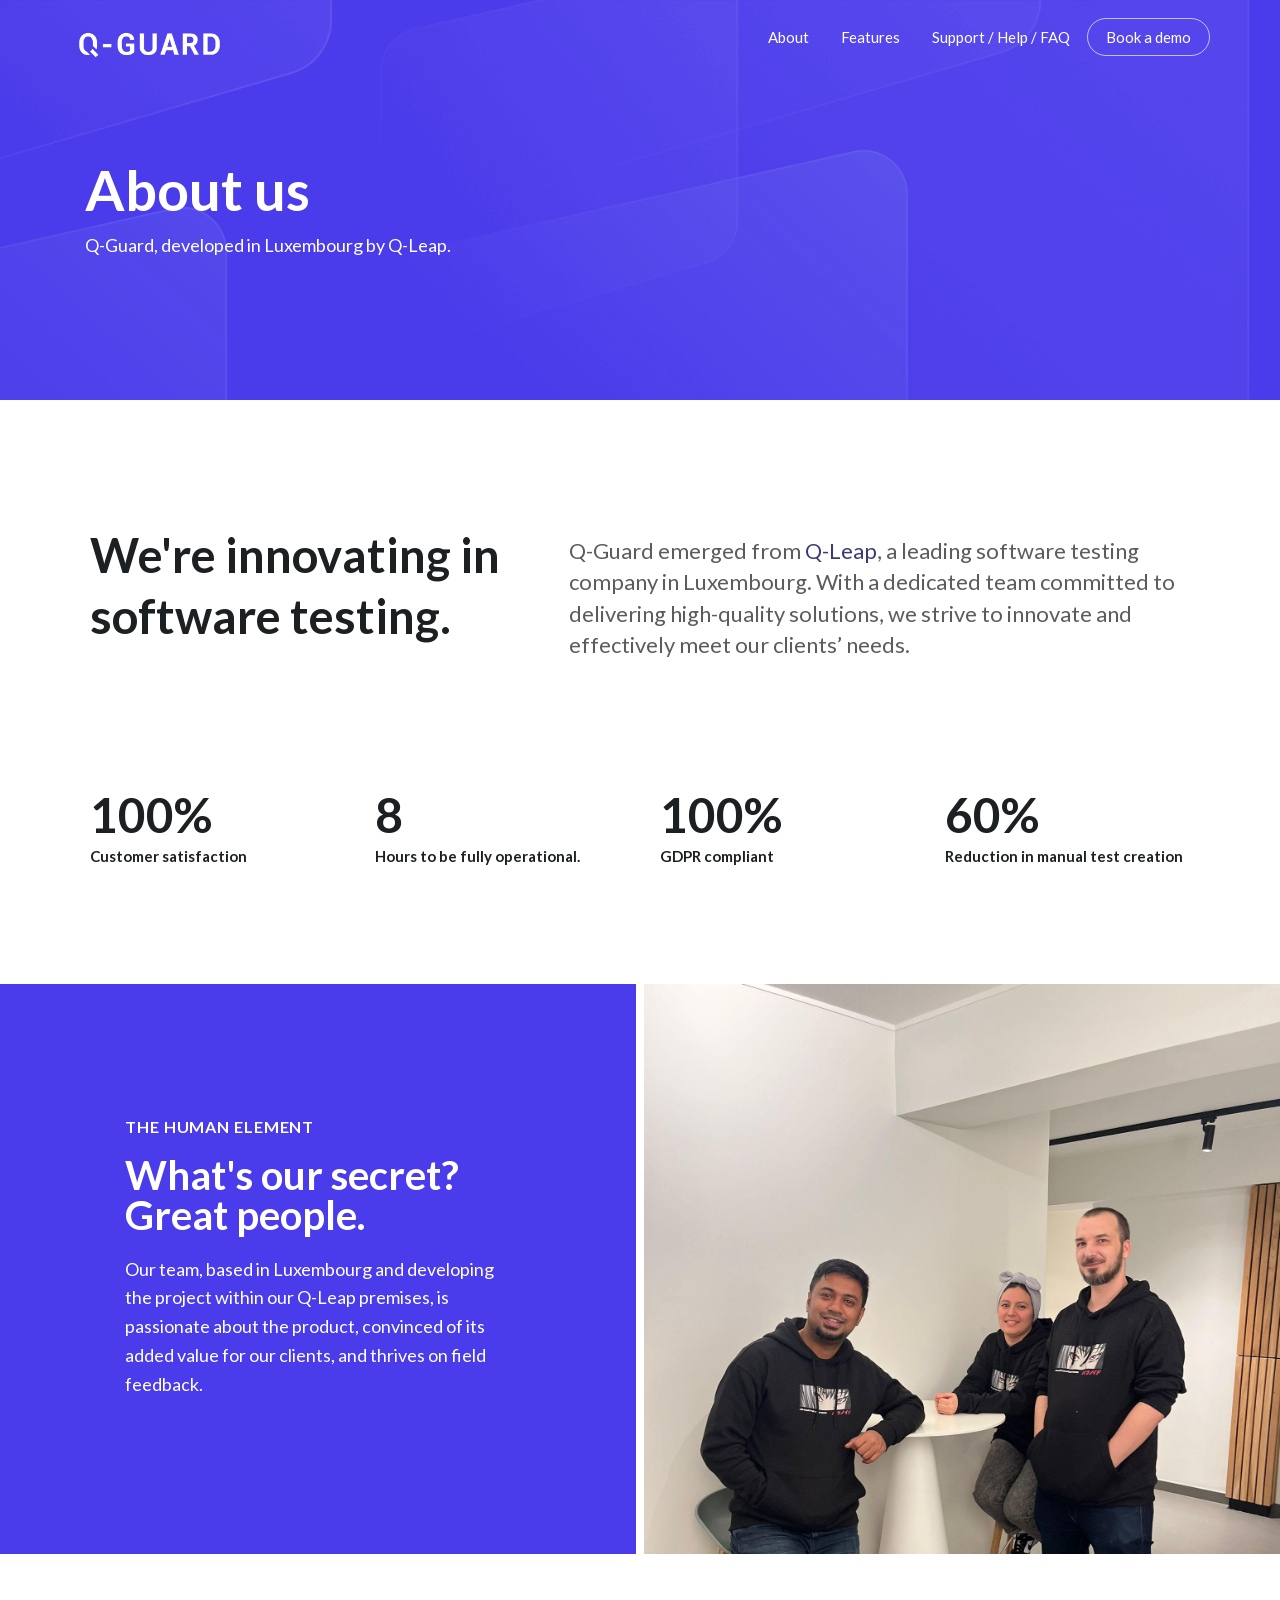
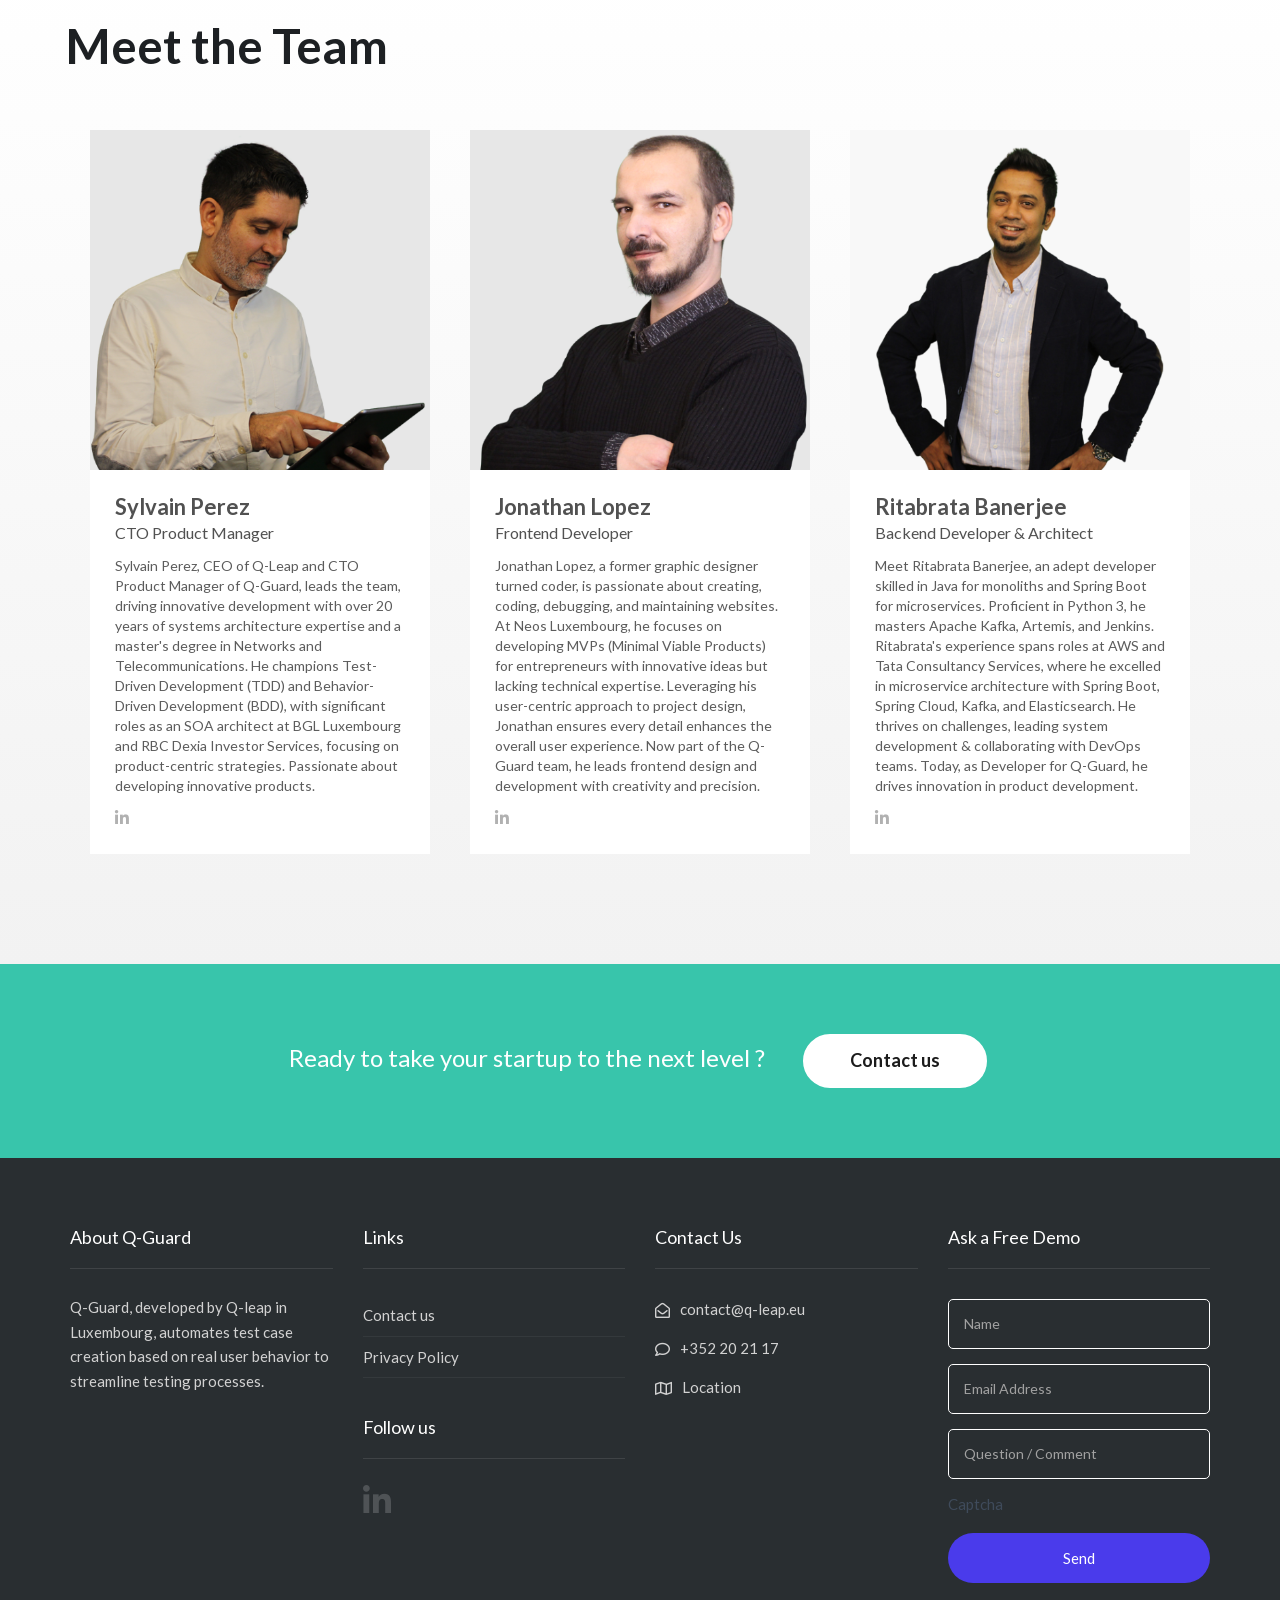
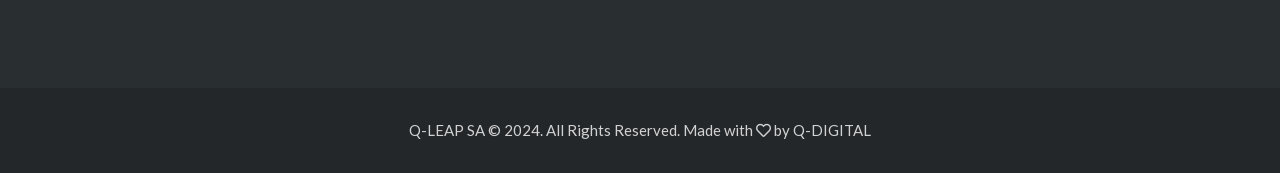
==== commit 04235f16: "Rebuild all pages from the live WordPress markup The Phase 1 hand rebuild drifted from q-guard.app (" ====
--- a/about-us/index.html
+++ b/about-us/index.html
@@ -1,367 +1,676 @@
 <!DOCTYPE html>
 <html lang="fr-FR">
 <head>
-  <meta charset="UTF-8" />
-  <meta name="viewport" content="width=device-width, initial-scale=1.0" />
-  <title>About Q-Guard &#8211; Q-Guard </title>
-  <meta name="description" content="About us Q-Guard, developed in Luxembourg by Q-Leap. We&#039;re innovating in software testing. Q-Guard emerged from Q-Leap, a leading software testing company in Luxembourg. With a dedicated team committed to delivering high-quality solutions, we strive to innovate and effectively meet our clients&#039; needs. 100% Customer satisfaction 8 Hours to be fully operational. 100% GDPR compliant…" />
-
-  <!-- Open Graph -->
-  <meta property="og:title" content="About Q-Guard" />
-  <meta property="og:description" content="About us Q-Guard, developed in Luxembourg by Q-Leap. We're innovating in software testing." />
-  <meta property="og:image" content="https://q-guard.app/wp-content/uploads/2024/07/unnamed-1-605x806.jpeg" />
-  <meta property="og:image:width" content="605" />
-  <meta property="og:image:height" content="806" />
-  <meta property="og:image:alt" content="" />
-  <meta property="og:type" content="article" />
-  <meta property="og:url" content="https://q-guard.app/about-us/" />
-  <meta property="og:site_name" content="Q-Guard " />
-  <meta property="og:locale" content="fr_FR" />
-
-  <!-- Twitter Card -->
-  <meta name="twitter:card" content="summary_large_image" />
-  <meta name="twitter:text:title" content="About Q-Guard" />
-  <meta name="twitter:image" content="https://q-guard.app/wp-content/uploads/2024/07/unnamed-1-605x806.jpeg?w=640" />
-
-  <link rel="canonical" href="https://q-guard.app/about-us/" />
-  <link rel="icon" type="image/png" href="../assets/images/logo-white.png" />
-
-  <link rel="preconnect" href="https://fonts.googleapis.com" />
-  <link rel="preconnect" href="https://fonts.gstatic.com" crossorigin />
-
-  <link rel="stylesheet" href="https://cdnjs.cloudflare.com/ajax/libs/font-awesome/5.15.4/css/all.min.css" />
-  <link rel="stylesheet" href="https://cdn.jsdelivr.net/npm/swiper@10/swiper-bundle.min.css" />
-  <link rel="stylesheet" href="../assets/css/main.css" />
+<meta charset="UTF-8" />
+<meta name="viewport" content="width=device-width, initial-scale=1.0" />
+<title>About Q-Guard &#8211; Q-Guard</title>
+<meta name="robots" content="noindex, nofollow" />
+<meta name="google-site-verification" content="v4WpWKIWD9j6FqzTJwfpg99kW1VIHUwOTy4-uyuuVHs" />
+<meta name="description" content="About us Q-Guard, developed in Luxembourg by Q-Leap. We&#039;re innovating in software testing. Q-Guard emerged from Q-Leap, a leading software testing company in Luxembourg. With a dedicated team committed to delivering high-quality solutions, we strive to innovate and effectively meet our clients&#039; needs. 100% Customer satisfaction 8 Hours to be fully operational. 100% GDPR compliant…" />
+<meta property="og:type" content="article" />
+<meta property="og:title" content="About Q-Guard" />
+<meta property="og:url" content="https://q-guard.app/about-us/" />
+<meta property="og:description" content="About us Q-Guard, developed in Luxembourg by Q-Leap. We&rsquo;re innovating in software testing. Q-Guard emerged from Q-Leap, a leading software testing company in Luxembourg. With a dedicated team…" />
+<meta property="article:published_time" content="2020-03-23T18:28:34+00:00" />
+<meta property="article:modified_time" content="2024-07-06T13:39:02+00:00" />
+<meta property="og:site_name" content="Q-Guard " />
+<meta property="og:image" content="https://q-guard.app/assets/images/unnamed-1-605x806.jpeg" />
+<meta property="og:image:width" content="605" />
+<meta property="og:image:height" content="806" />
+<meta property="og:image:alt" content="" />
+<meta property="og:locale" content="fr_FR" />
+<meta name="twitter:text:title" content="About Q-Guard" />
+<meta name="twitter:image" content="https://q-guard.app/assets/images/unnamed-1-605x806.jpeg" />
+<meta name="twitter:card" content="summary_large_image" />
+<link rel="canonical" href="https://q-guard.app/about-us/" />
+<link rel="icon" href="../assets/images/cropped-Q_01-4-1.png" sizes="32x32" />
+<link rel="icon" href="../assets/images/cropped-Q_01-4-1.png" sizes="192x192" />
+<link rel="apple-touch-icon" href="../assets/images/cropped-Q_01-4-1.png" />
+<link rel="stylesheet" href="../assets/css/main.css" />
 </head>
-<body class="page page-id-19250 wp-theme-stratusx th-sticky-header">
-
-<!-- ── Preloader ───────────────────────────────────────────── -->
-<div id="loader-wrapper" aria-hidden="true">
-  <div id="loader"></div>
-  <div class="loader-section section-left"></div>
-  <div class="loader-section section-right"></div>
-</div>
-
-<!-- ── Header ──────────────────────────────────────────────── -->
-<header class="banner page-header" role="banner">
-  <div class="container">
-    <div id="logo">
-      <a href="/" aria-label="Q-Guard Home">
-        <img src="../assets/images/logo-white.png" width="159" height="40" alt="Q-Guard" />
-      </a>
+<body class="wp-singular page-template-default page page-id-19250 wp-custom-logo wp-theme-stratusx wp-child-theme-stratusx-child ehf-template-stratusx ehf-stylesheet-stratusx-child elementor-default elementor-kit-19626 elementor-page elementor-page-19250 th-sticky-header">
+        <!-- Preloader Start -->
+        <div id="loader-wrapper">
+            <div id="loader"></div>
+            <div class="loader-section section-left"></div>
+            <div class="loader-section section-right"></div>
+        </div>
+        <!-- Preloader End -->
+<header class="banner navbar navbar-default navbar-static-top dark-header" role="banner" data-transparent-header="true">
+    	<div class="container">
+        <div class="navbar-header">
+            <button type="button" class="navbar-toggle collapsed" data-toggle="collapse" data-target=".navbar-collapse">
+                <span class="sr-only">Toggle navigation</span>
+                <span class="icon-bar"></span>
+                <span class="icon-bar"></span>
+                <span class="icon-bar"></span>
+            </button>
+            <div id="logo">
+                <a href="../">
+                   	                        <img data-rjs="2" class="logo-trans logo-reg" src="../assets/images/QGUARD-logo_white.png"  height='40' width='159'  alt="Q-Guard " />
+                                        <img data-rjs="2" class="logo-main logo-reg" src="../assets/images/QGUARD-logo_white.png"  height='40' width='159'   alt="Q-Guard " />
+				</a>
+            </div>
+        </div>
+        <nav class="collapse navbar-collapse bs-navbar-collapse" role="navigation">
+            <ul id="menu-stratus-one-page" class="nav navbar-nav"><li class="menu-item menu-item-type-post_type menu-item-object-page current-menu-item page_item page-item-19250 current_page_item menu-item-20331"><a href="../about-us/" aria-current="page">About</a></li>
+<li class="menu-item menu-item-type-post_type menu-item-object-page menu-item-20210"><a href="../features/">Features</a></li>
+<li class="menu-item menu-item-type-post_type menu-item-object-page menu-item-20051"><a href="../support-help-faq/">Support / Help / FAQ</a></li>
+<li class="th-accent menu-item menu-item-type-custom menu-item-object-custom menu-item-19161"><a href="https://outlook.office.com/bookwithme/user/879a650824b34d0185ce7d5c9d61e335%40q-leap.eu/meetingtype/09705449-c7ee-4131-b1b9-3e961b18baf2?anonymous">Book a demo</a></li>
+</ul>        </nav>
+	</div>
+</header>
+  <div class="wrap" role="document">
+    <div class="content">
+<div class="inner-container">
+        <section class="content-editor">
+    		<div data-elementor-type="wp-page" data-elementor-id="19250" class="elementor elementor-19250" data-elementor-post-type="page">
+						<section class="elementor-section elementor-top-section elementor-element elementor-element-644f92d0 elementor-section-height-min-height elementor-section-boxed elementor-section-height-default elementor-section-items-middle" data-id="644f92d0" data-element_type="section" data-e-type="section" id="next" data-settings="{&quot;background_background&quot;:&quot;gradient&quot;}">
+							<div class="elementor-background-overlay"></div>
+							<div class="elementor-container elementor-column-gap-default">
+					<div class="elementor-column elementor-col-100 elementor-top-column elementor-element elementor-element-33264cb8" data-id="33264cb8" data-element_type="column" data-e-type="column">
+			<div class="elementor-widget-wrap elementor-element-populated">
+						<div class="elementor-element elementor-element-ce6cae2 elementor-view-default elementor-position-top elementor-invisible elementor-widget elementor-widget-themo-header" data-id="ce6cae2" data-element_type="widget" data-e-type="widget" data-settings="{&quot;_animation&quot;:&quot;fadeIn&quot;}" data-widget_type="themo-header.default">
+				<div class="elementor-widget-container">
+							<div class="th-header-wrap">
+        <div class="elementor-icon-box-wrapper ">
+                            <div class="elementor-icon-box-content">
+                    <h1 class="elementor-icon-box-title">
+                        About us                    </h1>
+                                        <p class="elementor-icon-box-description">Q-Guard, developed in Luxembourg by Q-Leap.</p>
+                                    </div>
+            </div>
+        </div>
+						</div>
+				</div>
+					</div>
+		</div>
+					</div>
+		</section>
+				<section class="elementor-section elementor-top-section elementor-element elementor-element-6a1841c1 elementor-section-boxed elementor-section-height-default elementor-section-height-default" data-id="6a1841c1" data-element_type="section" data-e-type="section">
+						<div class="elementor-container elementor-column-gap-wide">
+					<div class="elementor-column elementor-col-50 elementor-top-column elementor-element elementor-element-1f75f866" data-id="1f75f866" data-element_type="column" data-e-type="column">
+			<div class="elementor-widget-wrap elementor-element-populated">
+						<div class="elementor-element elementor-element-766f1562 elementor-invisible elementor-widget elementor-widget-heading" data-id="766f1562" data-element_type="widget" data-e-type="widget" data-settings="{&quot;_animation&quot;:&quot;fadeIn&quot;}" data-widget_type="heading.default">
+				<div class="elementor-widget-container">
+					<h2 class="elementor-heading-title elementor-size-default">We're innovating in software testing.</h2>				</div>
+				</div>
+					</div>
+		</div>
+				<div class="elementor-column elementor-col-50 elementor-top-column elementor-element elementor-element-114f52b0" data-id="114f52b0" data-element_type="column" data-e-type="column">
+			<div class="elementor-widget-wrap elementor-element-populated">
+						<div class="elementor-element elementor-element-59396bf elementor-widget elementor-widget-text-editor" data-id="59396bf" data-element_type="widget" data-e-type="widget" data-widget_type="text-editor.default">
+				<div class="elementor-widget-container">
+									<h5>Q-Guard emerged from <a href="http://q-leap.eu">Q-Leap</a>, a leading software testing company in Luxembourg. With a dedicated team committed to delivering high-quality solutions, we strive to innovate and effectively meet our clients&rsquo; needs.</h5>								</div>
+				</div>
+					</div>
+		</div>
+					</div>
+		</section>
+				<section class="elementor-section elementor-top-section elementor-element elementor-element-24bb82ad elementor-section-boxed elementor-section-height-default elementor-section-height-default" data-id="24bb82ad" data-element_type="section" data-e-type="section">
+						<div class="elementor-container elementor-column-gap-wide">
+					<div class="elementor-column elementor-col-25 elementor-top-column elementor-element elementor-element-79144425" data-id="79144425" data-element_type="column" data-e-type="column">
+			<div class="elementor-widget-wrap elementor-element-populated">
+						<div class="elementor-element elementor-element-2c7ad65 animated-fast elementor-invisible elementor-widget elementor-widget-heading" data-id="2c7ad65" data-element_type="widget" data-e-type="widget" data-settings="{&quot;_animation&quot;:&quot;fadeIn&quot;,&quot;_animation_delay&quot;:300}" data-widget_type="heading.default">
+				<div class="elementor-widget-container">
+					<h2 class="elementor-heading-title elementor-size-default">100% </h2>				</div>
+				</div>
+				<div class="elementor-element elementor-element-5391f961 elementor-invisible elementor-widget elementor-widget-heading" data-id="5391f961" data-element_type="widget" data-e-type="widget" data-settings="{&quot;_animation&quot;:&quot;fadeIn&quot;}" data-widget_type="heading.default">
+				<div class="elementor-widget-container">
+					<p class="elementor-heading-title elementor-size-default">Customer satisfaction</p>				</div>
+				</div>
+					</div>
+		</div>
+				<div class="elementor-column elementor-col-25 elementor-top-column elementor-element elementor-element-7c62be5c" data-id="7c62be5c" data-element_type="column" data-e-type="column">
+			<div class="elementor-widget-wrap elementor-element-populated">
+						<div class="elementor-element elementor-element-47ef3c42 elementor-invisible elementor-widget elementor-widget-heading" data-id="47ef3c42" data-element_type="widget" data-e-type="widget" data-settings="{&quot;_animation&quot;:&quot;fadeIn&quot;,&quot;_animation_delay&quot;:150}" data-widget_type="heading.default">
+				<div class="elementor-widget-container">
+					<h2 class="elementor-heading-title elementor-size-default">8</h2>				</div>
+				</div>
+				<div class="elementor-element elementor-element-4cd93a2 elementor-invisible elementor-widget elementor-widget-heading" data-id="4cd93a2" data-element_type="widget" data-e-type="widget" data-settings="{&quot;_animation&quot;:&quot;fadeIn&quot;,&quot;_animation_delay&quot;:150}" data-widget_type="heading.default">
+				<div class="elementor-widget-container">
+					<p class="elementor-heading-title elementor-size-default">Hours to be fully operational.</p>				</div>
+				</div>
+					</div>
+		</div>
+				<div class="elementor-column elementor-col-25 elementor-top-column elementor-element elementor-element-5c4a6742" data-id="5c4a6742" data-element_type="column" data-e-type="column">
+			<div class="elementor-widget-wrap elementor-element-populated">
+						<div class="elementor-element elementor-element-1aa482af elementor-invisible elementor-widget elementor-widget-heading" data-id="1aa482af" data-element_type="widget" data-e-type="widget" data-settings="{&quot;_animation&quot;:&quot;fadeIn&quot;,&quot;_animation_delay&quot;:300}" data-widget_type="heading.default">
+				<div class="elementor-widget-container">
+					<h2 class="elementor-heading-title elementor-size-default">100%</h2>				</div>
+				</div>
+				<div class="elementor-element elementor-element-13a62069 elementor-invisible elementor-widget elementor-widget-heading" data-id="13a62069" data-element_type="widget" data-e-type="widget" data-settings="{&quot;_animation&quot;:&quot;fadeIn&quot;,&quot;_animation_delay&quot;:300}" data-widget_type="heading.default">
+				<div class="elementor-widget-container">
+					<p class="elementor-heading-title elementor-size-default">GDPR compliant</p>				</div>
+				</div>
+					</div>
+		</div>
+				<div class="elementor-column elementor-col-25 elementor-top-column elementor-element elementor-element-7e6f21dd" data-id="7e6f21dd" data-element_type="column" data-e-type="column">
+			<div class="elementor-widget-wrap elementor-element-populated">
+						<div class="elementor-element elementor-element-39fd6ed4 animated-fast elementor-invisible elementor-widget elementor-widget-heading" data-id="39fd6ed4" data-element_type="widget" data-e-type="widget" data-settings="{&quot;_animation&quot;:&quot;fadeIn&quot;,&quot;_animation_delay&quot;:450}" data-widget_type="heading.default">
+				<div class="elementor-widget-container">
+					<h2 class="elementor-heading-title elementor-size-default">60%</h2>				</div>
+				</div>
+				<div class="elementor-element elementor-element-6161840d elementor-invisible elementor-widget elementor-widget-heading" data-id="6161840d" data-element_type="widget" data-e-type="widget" data-settings="{&quot;_animation&quot;:&quot;fadeIn&quot;,&quot;_animation_delay&quot;:450}" data-widget_type="heading.default">
+				<div class="elementor-widget-container">
+					<p class="elementor-heading-title elementor-size-default">Reduction in manual test creation</p>				</div>
+				</div>
+					</div>
+		</div>
+					</div>
+		</section>
+				<section class="elementor-section elementor-top-section elementor-element elementor-element-2e117218 elementor-section-full_width elementor-section-height-default elementor-section-height-default" data-id="2e117218" data-element_type="section" data-e-type="section" data-settings="{&quot;background_background&quot;:&quot;classic&quot;}">
+						<div class="elementor-container elementor-column-gap-default">
+					<div class="elementor-column elementor-col-50 elementor-top-column elementor-element elementor-element-7037059c" data-id="7037059c" data-element_type="column" data-e-type="column" data-settings="{&quot;background_background&quot;:&quot;gradient&quot;}">
+			<div class="elementor-widget-wrap elementor-element-populated">
+					<div class="elementor-background-overlay"></div>
+						<div class="elementor-element elementor-element-19d717bd elementor-invisible elementor-widget elementor-widget-heading" data-id="19d717bd" data-element_type="widget" data-e-type="widget" data-settings="{&quot;_animation&quot;:&quot;fadeInUp&quot;}" data-widget_type="heading.default">
+				<div class="elementor-widget-container">
+					<h6 class="elementor-heading-title elementor-size-default">The human element</h6>				</div>
+				</div>
+				<div class="elementor-element elementor-element-cb98b00 elementor-invisible elementor-widget elementor-widget-heading" data-id="cb98b00" data-element_type="widget" data-e-type="widget" data-settings="{&quot;_animation&quot;:&quot;fadeInUp&quot;}" data-widget_type="heading.default">
+				<div class="elementor-widget-container">
+					<h2 class="elementor-heading-title elementor-size-default">What's our secret? Great people.</h2>				</div>
+				</div>
+				<div class="elementor-element elementor-element-7d1f54f5 elementor-invisible elementor-widget elementor-widget-heading" data-id="7d1f54f5" data-element_type="widget" data-e-type="widget" data-settings="{&quot;_animation&quot;:&quot;fadeInUp&quot;}" data-widget_type="heading.default">
+				<div class="elementor-widget-container">
+					<p class="elementor-heading-title elementor-size-default">Our team, based in Luxembourg and developing the project within our Q-Leap premises, is passionate about the product, convinced of its added value for our clients, and thrives on field feedback.</p>				</div>
+				</div>
+				<div class="elementor-element elementor-element-732fc64c elementor-hidden-desktop elementor-hidden-tablet elementor-hidden-mobile elementor-invisible elementor-widget elementor-widget-button" data-id="732fc64c" data-element_type="widget" data-e-type="widget" data-settings="{&quot;_animation&quot;:&quot;fadeInUp&quot;}" data-widget_type="button.default">
+				<div class="elementor-widget-container">
+									<div class="elementor-button-wrapper">
+					<a class="elementor-button elementor-button-link elementor-size-lg" href="#people">
+						<span class="elementor-button-content-wrapper">
+									<span class="elementor-button-text">Find out more</span>
+					</span>
+					</a>
+				</div>
+								</div>
+				</div>
+					</div>
+		</div>
+				<div class="elementor-column elementor-col-50 elementor-top-column elementor-element elementor-element-32ea0bcc" data-id="32ea0bcc" data-element_type="column" data-e-type="column" data-settings="{&quot;background_background&quot;:&quot;classic&quot;}">
+			<div class="elementor-widget-wrap elementor-element-populated">
+						<div class="elementor-element elementor-element-3afc48b5 elementor-widget elementor-widget-spacer" data-id="3afc48b5" data-element_type="widget" data-e-type="widget" data-widget_type="spacer.default">
+				<div class="elementor-widget-container">
+							<div class="elementor-spacer">
+			<div class="elementor-spacer-inner"></div>
+		</div>
+						</div>
+				</div>
+					</div>
+		</div>
+					</div>
+		</section>
+				<section class="elementor-section elementor-top-section elementor-element elementor-element-56ce722e elementor-reverse-mobile elementor-hidden-desktop elementor-hidden-tablet elementor-hidden-mobile elementor-section-boxed elementor-section-height-default elementor-section-height-default" data-id="56ce722e" data-element_type="section" data-e-type="section" id="people" data-settings="{&quot;background_background&quot;:&quot;gradient&quot;}">
+						<div class="elementor-container elementor-column-gap-default">
+					<div class="elementor-column elementor-col-50 elementor-top-column elementor-element elementor-element-3ce4c75f" data-id="3ce4c75f" data-element_type="column" data-e-type="column">
+			<div class="elementor-widget-wrap elementor-element-populated">
+						<section class="elementor-section elementor-inner-section elementor-element elementor-element-2ece3876 elementor-section-boxed elementor-section-height-default elementor-section-height-default" data-id="2ece3876" data-element_type="section" data-e-type="section">
+						<div class="elementor-container elementor-column-gap-default">
+					<div class="elementor-column elementor-col-50 elementor-inner-column elementor-element elementor-element-50002b3a" data-id="50002b3a" data-element_type="column" data-e-type="column">
+			<div class="elementor-widget-wrap elementor-element-populated">
+						<div class="elementor-element elementor-element-6a488240 elementor-invisible elementor-widget elementor-widget-image" data-id="6a488240" data-element_type="widget" data-e-type="widget" data-settings="{&quot;_animation&quot;:&quot;fadeIn&quot;}" data-widget_type="image.default">
+				<div class="elementor-widget-container">
+															<img fetchpriority="high" decoding="async" width="605" height="806" src="../assets/images/unnamed-1.jpeg" class="attachment-th_img_md_portrait size-th_img_md_portrait wp-image-20309" alt="" />															</div>
+				</div>
+					</div>
+		</div>
+				<div class="elementor-column elementor-col-50 elementor-inner-column elementor-element elementor-element-344fbe0a" data-id="344fbe0a" data-element_type="column" data-e-type="column">
+			<div class="elementor-widget-wrap elementor-element-populated">
+						<div class="elementor-element elementor-element-385f2314 elementor-invisible elementor-widget elementor-widget-image" data-id="385f2314" data-element_type="widget" data-e-type="widget" data-settings="{&quot;_animation&quot;:&quot;fadeIn&quot;,&quot;_animation_delay&quot;:100}" data-widget_type="image.default">
+				<div class="elementor-widget-container">
+															<img decoding="async" width="570" height="605" src="../assets/images/Sylvain-11-1.png" class="attachment-th_img_md_square size-th_img_md_square wp-image-20390" alt="" />															</div>
+				</div>
+				<div class="elementor-element elementor-element-1d6ecef8 elementor-invisible elementor-widget elementor-widget-image" data-id="1d6ecef8" data-element_type="widget" data-e-type="widget" data-settings="{&quot;_animation&quot;:&quot;fadeIn&quot;,&quot;_animation_delay&quot;:200}" data-widget_type="image.default">
+				<div class="elementor-widget-container">
+															<img decoding="async" width="394" height="394" src="../assets/images/Rit-8.png" class="attachment-th_img_sm_square size-th_img_sm_square wp-image-20316" alt="" />															</div>
+				</div>
+					</div>
+		</div>
+					</div>
+		</section>
+					</div>
+		</div>
+				<div class="elementor-column elementor-col-50 elementor-top-column elementor-element elementor-element-20114d45" data-id="20114d45" data-element_type="column" data-e-type="column" data-settings="{&quot;background_background&quot;:&quot;classic&quot;}">
+			<div class="elementor-widget-wrap elementor-element-populated">
+						<div class="elementor-element elementor-element-c178887 elementor-invisible elementor-widget elementor-widget-heading" data-id="c178887" data-element_type="widget" data-e-type="widget" data-settings="{&quot;_animation&quot;:&quot;fadeInUp&quot;}" data-widget_type="heading.default">
+				<div class="elementor-widget-container">
+					<h6 class="elementor-heading-title elementor-size-default">The human element</h6>				</div>
+				</div>
+				<div class="elementor-element elementor-element-401d8b26 elementor-view-default elementor-position-top elementor-invisible elementor-widget elementor-widget-themo-header" data-id="401d8b26" data-element_type="widget" data-e-type="widget" data-settings="{&quot;_animation&quot;:&quot;fadeInUp&quot;}" data-widget_type="themo-header.default">
+				<div class="elementor-widget-container">
+							<div class="th-header-wrap">
+        <div class="elementor-icon-box-wrapper ">
+                            <div class="elementor-icon-box-content">
+                    <h2 class="elementor-icon-box-title">
+                        What's our secret? Great people.                    </h2>
+                                        <p class="elementor-icon-box-description"></p>
+                                    </div>
+            </div>
+        </div>
+						</div>
+				</div>
+				<div class="elementor-element elementor-element-26fd0920 elementor-invisible elementor-widget elementor-widget-heading" data-id="26fd0920" data-element_type="widget" data-e-type="widget" data-settings="{&quot;_animation&quot;:&quot;fadeInUp&quot;}" data-widget_type="heading.default">
+				<div class="elementor-widget-container">
+					<p class="elementor-heading-title elementor-size-default">Orci varius natoque penatibus et magnis dis parturient montes, nascetur ridiculus mus. Donec ac enim ante. Aliquam eu congue justo, in varius diam fusce tellus.</p>				</div>
+				</div>
+				<div class="elementor-element elementor-element-edf35ec elementor-invisible elementor-widget elementor-widget-button" data-id="edf35ec" data-element_type="widget" data-e-type="widget" data-settings="{&quot;_animation&quot;:&quot;fadeInUp&quot;}" data-widget_type="button.default">
+				<div class="elementor-widget-container">
+									<div class="elementor-button-wrapper">
+					<a class="elementor-button elementor-button-link elementor-size-lg" href="#leadership">
+						<span class="elementor-button-content-wrapper">
+									<span class="elementor-button-text">Meet the team</span>
+					</span>
+					</a>
+				</div>
+								</div>
+				</div>
+				<div class="elementor-element elementor-element-13af8487 elementor-widget elementor-widget-spacer" data-id="13af8487" data-element_type="widget" data-e-type="widget" data-widget_type="spacer.default">
+				<div class="elementor-widget-container">
+							<div class="elementor-spacer">
+			<div class="elementor-spacer-inner"></div>
+		</div>
+						</div>
+				</div>
+					</div>
+		</div>
+					</div>
+		</section>
+				<section class="elementor-section elementor-top-section elementor-element elementor-element-7172f4dd elementor-hidden-desktop elementor-hidden-tablet elementor-hidden-mobile elementor-section-boxed elementor-section-height-default elementor-section-height-default" data-id="7172f4dd" data-element_type="section" data-e-type="section" data-settings="{&quot;background_background&quot;:&quot;classic&quot;}">
+						<div class="elementor-container elementor-column-gap-default">
+					<div class="elementor-column elementor-col-100 elementor-top-column elementor-element elementor-element-1c740ba1" data-id="1c740ba1" data-element_type="column" data-e-type="column">
+			<div class="elementor-widget-wrap elementor-element-populated">
+						<div class="elementor-element elementor-element-187d1829 elementor-invisible elementor-widget elementor-widget-heading" data-id="187d1829" data-element_type="widget" data-e-type="widget" data-settings="{&quot;_animation&quot;:&quot;fadeIn&quot;}" data-widget_type="heading.default">
+				<div class="elementor-widget-container">
+					<h2 class="elementor-heading-title elementor-size-default">Our values</h2>				</div>
+				</div>
+					</div>
+		</div>
+					</div>
+		</section>
+				<section class="elementor-section elementor-top-section elementor-element elementor-element-275bd45d elementor-hidden-desktop elementor-hidden-tablet elementor-hidden-mobile elementor-section-boxed elementor-section-height-default elementor-section-height-default" data-id="275bd45d" data-element_type="section" data-e-type="section">
+						<div class="elementor-container elementor-column-gap-default">
+					<div class="elementor-column elementor-col-33 elementor-top-column elementor-element elementor-element-78be72e3" data-id="78be72e3" data-element_type="column" data-e-type="column">
+			<div class="elementor-widget-wrap elementor-element-populated">
+						<div class="elementor-element elementor-element-2c233892 elementor-view-default elementor-position-top elementor-invisible elementor-widget elementor-widget-themo-service-block" data-id="2c233892" data-element_type="widget" data-e-type="widget" data-settings="{&quot;_animation&quot;:&quot;fadeIn&quot;,&quot;_animation_delay&quot;:200}" data-widget_type="themo-service-block.default">
+				<div class="elementor-widget-container">
+							<div class="th-service-block-w">
+            <div class="elementor-icon-box-wrapper th-show-icon">
+                                    <div class="elementor-icon-box-icon th-icon-size-md">
+                        <span class="elementor-icon " >
+                            <i class="th-linea icon-ecommerce-diamond" aria-hidden="true" fff></i>                        </span>
+                    </div>
+                                <div class="elementor-icon-box-content">
+                    <h4 class="elementor-icon-box-title">
+                        <span >Authenticity</span>
+                    </h4>
+                    <p class="elementor-icon-box-description">Aliquam mollis quam sed mattis sodales. Morbi accumsan posuere iaculis. Donec a scelerisque magna.</p>
+                </div>
+            </div>
+        </div>
+						</div>
+				</div>
+					</div>
+		</div>
+				<div class="elementor-column elementor-col-33 elementor-top-column elementor-element elementor-element-d84bca0" data-id="d84bca0" data-element_type="column" data-e-type="column">
+			<div class="elementor-widget-wrap elementor-element-populated">
+						<div class="elementor-element elementor-element-2b7063b1 elementor-view-default elementor-position-top elementor-invisible elementor-widget elementor-widget-themo-service-block" data-id="2b7063b1" data-element_type="widget" data-e-type="widget" data-settings="{&quot;_animation&quot;:&quot;fadeIn&quot;,&quot;_animation_delay&quot;:400}" data-widget_type="themo-service-block.default">
+				<div class="elementor-widget-container">
+							<div class="th-service-block-w">
+            <div class="elementor-icon-box-wrapper th-show-icon">
+                                    <div class="elementor-icon-box-icon th-icon-size-md">
+                        <span class="elementor-icon " >
+                            <i class="th-trip th-prsn travelpack-person-plus" aria-hidden="true" fff></i>                        </span>
+                    </div>
+                                <div class="elementor-icon-box-content">
+                    <h4 class="elementor-icon-box-title">
+                        <span >Togetherness</span>
+                    </h4>
+                    <p class="elementor-icon-box-description">Suspendisse sagittis vel lacinia. Integer sit amet ante elit. Praesent pulvinar congue risus, in tristique.</p>
+                </div>
+            </div>
+        </div>
+						</div>
+				</div>
+					</div>
+		</div>
+				<div class="elementor-column elementor-col-33 elementor-top-column elementor-element elementor-element-502be65e" data-id="502be65e" data-element_type="column" data-e-type="column">
+			<div class="elementor-widget-wrap elementor-element-populated">
+						<div class="elementor-element elementor-element-772d94c1 elementor-view-default elementor-position-top elementor-invisible elementor-widget elementor-widget-themo-service-block" data-id="772d94c1" data-element_type="widget" data-e-type="widget" data-settings="{&quot;_animation&quot;:&quot;fadeIn&quot;,&quot;_animation_delay&quot;:600}" data-widget_type="themo-service-block.default">
+				<div class="elementor-widget-container">
+							<div class="th-service-block-w">
+            <div class="elementor-icon-box-wrapper th-show-icon">
+                                    <div class="elementor-icon-box-icon th-icon-size-md">
+                        <span class="elementor-icon " >
+                            <i class="th-linea icon-basic-cup" aria-hidden="true" fff></i>                        </span>
+                    </div>
+                                <div class="elementor-icon-box-content">
+                    <h4 class="elementor-icon-box-title">
+                        <span >Gratitude</span>
+                    </h4>
+                    <p class="elementor-icon-box-description">Vestibulum id ligula porta felis euismod semper. Nullam quis risus eget urna mollis ornare vel eu.</p>
+                </div>
+            </div>
+        </div>
+						</div>
+				</div>
+					</div>
+		</div>
+					</div>
+		</section>
+				<section class="elementor-section elementor-top-section elementor-element elementor-element-222f9775 elementor-hidden-desktop elementor-hidden-tablet elementor-hidden-mobile elementor-section-boxed elementor-section-height-default elementor-section-height-default" data-id="222f9775" data-element_type="section" data-e-type="section">
+						<div class="elementor-container elementor-column-gap-default">
+					<div class="elementor-column elementor-col-33 elementor-top-column elementor-element elementor-element-4d4b3b53" data-id="4d4b3b53" data-element_type="column" data-e-type="column">
+			<div class="elementor-widget-wrap elementor-element-populated">
+						<div class="elementor-element elementor-element-3e71fc1 elementor-view-default elementor-position-top elementor-invisible elementor-widget elementor-widget-themo-service-block" data-id="3e71fc1" data-element_type="widget" data-e-type="widget" data-settings="{&quot;_animation&quot;:&quot;fadeIn&quot;,&quot;_animation_delay&quot;:200}" data-widget_type="themo-service-block.default">
+				<div class="elementor-widget-container">
+							<div class="th-service-block-w">
+            <div class="elementor-icon-box-wrapper th-show-icon">
+                                    <div class="elementor-icon-box-icon th-icon-size-md">
+                        <span class="elementor-icon " >
+                            <i class="th-linea icon-ecommerce-graph3" aria-hidden="true" fff></i>                        </span>
+                    </div>
+                                <div class="elementor-icon-box-content">
+                    <h4 class="elementor-icon-box-title">
+                        <span >Transparency</span>
+                    </h4>
+                    <p class="elementor-icon-box-description">Suspendisse sagittis vel lacinia. Integer sit amet ante elit. Praesent pulvinar congue risus, in tristique.</p>
+                </div>
+            </div>
+        </div>
+						</div>
+				</div>
+					</div>
+		</div>
+				<div class="elementor-column elementor-col-33 elementor-top-column elementor-element elementor-element-741e255d" data-id="741e255d" data-element_type="column" data-e-type="column">
+			<div class="elementor-widget-wrap elementor-element-populated">
+						<div class="elementor-element elementor-element-1a8b9aa9 elementor-view-default elementor-position-top elementor-invisible elementor-widget elementor-widget-themo-service-block" data-id="1a8b9aa9" data-element_type="widget" data-e-type="widget" data-settings="{&quot;_animation&quot;:&quot;fadeIn&quot;,&quot;_animation_delay&quot;:400}" data-widget_type="themo-service-block.default">
+				<div class="elementor-widget-container">
+							<div class="th-service-block-w">
+            <div class="elementor-icon-box-wrapper th-show-icon">
+                                    <div class="elementor-icon-box-icon th-icon-size-md">
+                        <span class="elementor-icon " >
+                            <i class="th-trip travelpack-sailing-yacht" aria-hidden="true" fff></i>                        </span>
+                    </div>
+                                <div class="elementor-icon-box-content">
+                    <h4 class="elementor-icon-box-title">
+                        <span >Inspiration</span>
+                    </h4>
+                    <p class="elementor-icon-box-description">Vestibulum id ligula porta felis euismod semper. Nullam quis risus eget urna mollis ornare vel eu.</p>
+                </div>
+            </div>
+        </div>
+						</div>
+				</div>
+					</div>
+		</div>
+				<div class="elementor-column elementor-col-33 elementor-top-column elementor-element elementor-element-4d75a676" data-id="4d75a676" data-element_type="column" data-e-type="column">
+			<div class="elementor-widget-wrap elementor-element-populated">
+						<div class="elementor-element elementor-element-8478409 elementor-view-default elementor-position-top elementor-invisible elementor-widget elementor-widget-themo-service-block" data-id="8478409" data-element_type="widget" data-e-type="widget" data-settings="{&quot;_animation&quot;:&quot;fadeIn&quot;,&quot;_animation_delay&quot;:600}" data-widget_type="themo-service-block.default">
+				<div class="elementor-widget-container">
+							<div class="th-service-block-w">
+            <div class="elementor-icon-box-wrapper th-show-icon">
+                                    <div class="elementor-icon-box-icon th-icon-size-md">
+                        <span class="elementor-icon " >
+                            <i class="th-trip travelpack-phone-24-7" aria-hidden="true" fff></i>                        </span>
+                    </div>
+                                <div class="elementor-icon-box-content">
+                    <h4 class="elementor-icon-box-title">
+                        <span >Service</span>
+                    </h4>
+                    <p class="elementor-icon-box-description">Aliquam mollis quam sed mattis sodales. Morbi accumsan posuere iaculis. Donec a scelerisque magna.</p>
+                </div>
+            </div>
+        </div>
+						</div>
+				</div>
+					</div>
+		</div>
+					</div>
+		</section>
+				<section class="elementor-section elementor-top-section elementor-element elementor-element-ffed542 elementor-hidden-desktop elementor-hidden-tablet elementor-hidden-mobile elementor-section-boxed elementor-section-height-default elementor-section-height-default" data-id="ffed542" data-element_type="section" data-e-type="section" data-settings="{&quot;background_background&quot;:&quot;gradient&quot;}">
+							<div class="elementor-background-overlay"></div>
+							<div class="elementor-container elementor-column-gap-default">
+					<div class="elementor-column elementor-col-100 elementor-top-column elementor-element elementor-element-5a8eba89" data-id="5a8eba89" data-element_type="column" data-e-type="column">
+			<div class="elementor-widget-wrap elementor-element-populated">
+						<div class="elementor-element elementor-element-72900649 elementor-widget elementor-widget-heading" data-id="72900649" data-element_type="widget" data-e-type="widget" data-widget_type="heading.default">
+				<div class="elementor-widget-container">
+					<h6 class="elementor-heading-title elementor-size-default">Trusted by</h6>				</div>
+				</div>
+				<div class="elementor-element elementor-element-1d75d1b0 elementor-arrows-position-inside elementor-widget elementor-widget-image-carousel" data-id="1d75d1b0" data-element_type="widget" data-e-type="widget" data-settings="{&quot;slides_to_show_mobile&quot;:&quot;1&quot;,&quot;navigation&quot;:&quot;arrows&quot;,&quot;autoplay&quot;:&quot;yes&quot;,&quot;pause_on_hover&quot;:&quot;yes&quot;,&quot;pause_on_interaction&quot;:&quot;yes&quot;,&quot;autoplay_speed&quot;:5000,&quot;infinite&quot;:&quot;yes&quot;,&quot;speed&quot;:500}" data-widget_type="image-carousel.default">
+				<div class="elementor-widget-container">
+							<div class="elementor-image-carousel-wrapper swiper" role="region" aria-roledescription="carousel" aria-label="Carrousel d’images" dir="ltr">
+			<div class="elementor-image-carousel swiper-wrapper" aria-live="off">
+								<div class="swiper-slide" role="group" aria-roledescription="slide" aria-label="1 sur 4"><figure class="swiper-slide-inner"><img decoding="async" class="swiper-slide-image" src="../assets/images/komodo.png" alt="" /></figure></div><div class="swiper-slide" role="group" aria-roledescription="slide" aria-label="2 sur 4"><figure class="swiper-slide-inner"><img decoding="async" class="swiper-slide-image" src="../assets/images/las-santos-times.png" alt="" /></figure></div><div class="swiper-slide" role="group" aria-roledescription="slide" aria-label="3 sur 4"><figure class="swiper-slide-inner"><img decoding="async" class="swiper-slide-image" src="../assets/images/tech-reviews.png" alt="" /></figure></div><div class="swiper-slide" role="group" aria-roledescription="slide" aria-label="4 sur 4"><figure class="swiper-slide-inner"><img decoding="async" class="swiper-slide-image" src="../assets/images/info-daily.png" alt="" /></figure></div>			</div>
+												<div class="elementor-swiper-button elementor-swiper-button-prev" role="button" tabindex="0">
+						<i aria-hidden="true" class="eicon-chevron-left"></i>					</div>
+					<div class="elementor-swiper-button elementor-swiper-button-next" role="button" tabindex="0">
+						<i aria-hidden="true" class="eicon-chevron-right"></i>					</div>
+									</div>
+						</div>
+				</div>
+					</div>
+		</div>
+					</div>
+		</section>
+				<section class="elementor-section elementor-top-section elementor-element elementor-element-3065fea7 elementor-section-boxed elementor-section-height-default elementor-section-height-default" data-id="3065fea7" data-element_type="section" data-e-type="section" id="leadership" data-settings="{&quot;background_background&quot;:&quot;gradient&quot;}">
+						<div class="elementor-container elementor-column-gap-no">
+					<div class="elementor-column elementor-col-100 elementor-top-column elementor-element elementor-element-75a71ad5" data-id="75a71ad5" data-element_type="column" data-e-type="column">
+			<div class="elementor-widget-wrap elementor-element-populated">
+						<div class="elementor-element elementor-element-95cf2ff elementor-invisible elementor-widget elementor-widget-heading" data-id="95cf2ff" data-element_type="widget" data-e-type="widget" data-settings="{&quot;_animation&quot;:&quot;fadeIn&quot;}" data-widget_type="heading.default">
+				<div class="elementor-widget-container">
+					<h2 class="elementor-heading-title elementor-size-default">Meet the Team</h2>				</div>
+				</div>
+				<section class="elementor-section elementor-inner-section elementor-element elementor-element-13f1f306 elementor-section-boxed elementor-section-height-default elementor-section-height-default" data-id="13f1f306" data-element_type="section" data-e-type="section">
+						<div class="elementor-container elementor-column-gap-wide">
+					<div class="elementor-column elementor-col-33 elementor-inner-column elementor-element elementor-element-5d2a02ac" data-id="5d2a02ac" data-element_type="column" data-e-type="column" data-settings="{&quot;background_background&quot;:&quot;classic&quot;}">
+			<div class="elementor-widget-wrap elementor-element-populated">
+						<div class="elementor-element elementor-element-65899e5 elementor-invisible elementor-widget elementor-widget-themo-team" data-id="65899e5" data-element_type="widget" data-e-type="widget" data-settings="{&quot;_animation&quot;:&quot;fadeIn&quot;}" data-widget_type="themo-team.default">
+				<div class="elementor-widget-container">
+		<div class="th-team-member">
+                            <a href="https://www.linkedin.com/in/sylvainperez/">
+                    <img loading="lazy" decoding="async" width="394" height="394" src="../assets/images/2.png" class="th-img-stretch" alt="" />                </a>
+			<div class="th-team-member-content">
+                                                            <a href="https://www.linkedin.com/in/sylvainperez/">
+                            <h4 class="th-team-member-name">Sylvain Perez </h4>
+                        </a>
+                                   									<h5 class="th-team-member-title"> CTO Product Manager</h5>
+													<div class="th-team-member-text">Sylvain Perez, CEO of Q-Leap and CTO Product Manager of Q-Guard, leads the team, driving innovative development with over 20 years of systems architecture expertise and a master's degree in Networks and Telecommunications. He champions Test-Driven Development (TDD) and Behavior-Driven Development (BDD), with significant roles as an SOA architect at BGL Luxembourg and RBC Dexia Investor Services, focusing on product-centric strategies. Passionate about developing innovative products.</div>
+								<div class="th-team-member-social">
+					<a href="https://www.linkedin.com/in/jonathan-lopez-donato/"><i aria-hidden="true" class="fab fa-linkedin-in"></i></a>				</div>
+			</div>
+		</div>
+						</div>
+				</div>
+					</div>
+		</div>
+				<div class="elementor-column elementor-col-33 elementor-inner-column elementor-element elementor-element-5ddd1841" data-id="5ddd1841" data-element_type="column" data-e-type="column">
+			<div class="elementor-widget-wrap elementor-element-populated">
+						<div class="elementor-element elementor-element-4ce39ca1 elementor-invisible elementor-widget elementor-widget-themo-team" data-id="4ce39ca1" data-element_type="widget" data-e-type="widget" data-settings="{&quot;_animation&quot;:&quot;fadeIn&quot;}" data-widget_type="themo-team.default">
+				<div class="elementor-widget-container">
+		<div class="th-team-member">
+                            <a href="https://www.linkedin.com/in/jonathan-lopez-donato/">
+                    <img loading="lazy" decoding="async" width="394" height="394" src="../assets/images/3.png" class="th-img-stretch" alt="" />                </a>
+			<div class="th-team-member-content">
+                                                            <a href="https://www.linkedin.com/in/jonathan-lopez-donato/">
+                            <h4 class="th-team-member-name">Jonathan Lopez</h4>
+                        </a>
+                                   									<h5 class="th-team-member-title">Frontend Developer</h5>
+													<div class="th-team-member-text">Jonathan Lopez, a former graphic designer turned coder, is passionate about creating, coding, debugging, and maintaining websites. At Neos Luxembourg, he focuses on developing MVPs (Minimal Viable Products) for entrepreneurs with innovative ideas but lacking technical expertise. Leveraging his user-centric approach to project design, Jonathan ensures every detail enhances the overall user experience. Now part of the Q-Guard team, he leads frontend design and development with creativity and precision.</div>
+								<div class="th-team-member-social">
+					<a href="https://www.linkedin.com/in/jonathan-lopez-donato/"><i aria-hidden="true" class="fab fa-linkedin-in"></i></a>				</div>
+			</div>
+		</div>
+						</div>
+				</div>
+					</div>
+		</div>
+				<div class="elementor-column elementor-col-33 elementor-inner-column elementor-element elementor-element-73e0a5c1" data-id="73e0a5c1" data-element_type="column" data-e-type="column">
+			<div class="elementor-widget-wrap elementor-element-populated">
+						<div class="elementor-element elementor-element-497a7e25 elementor-invisible elementor-widget elementor-widget-themo-team" data-id="497a7e25" data-element_type="widget" data-e-type="widget" data-settings="{&quot;_animation&quot;:&quot;fadeIn&quot;,&quot;_animation_delay&quot;:150}" data-widget_type="themo-team.default">
+				<div class="elementor-widget-container">
+		<div class="th-team-member">
+                            <img loading="lazy" decoding="async" width="394" height="394" src="../assets/images/1.png" class="th-img-stretch" alt="" />            
+			<div class="th-team-member-content">
+                                                            <h4 class="th-team-member-name">Ritabrata Banerjee</h4>
+                                   									<h5 class="th-team-member-title">Backend Developer &amp; Architect </h5>
+													<div class="th-team-member-text">Meet Ritabrata Banerjee, an adept developer skilled in Java for monoliths and Spring Boot for microservices. Proficient in Python 3, he masters Apache Kafka, Artemis, and Jenkins. Ritabrata's experience spans roles at AWS and Tata Consultancy Services, where he excelled in microservice architecture with Spring Boot, Spring Cloud, Kafka, and Elasticsearch. He thrives on challenges, leading system development &amp; collaborating with DevOps teams. Today, as Developer for Q-Guard, he drives innovation in product development.</div>
+								<div class="th-team-member-social">
+					<a href="https://www.linkedin.com/in/ritabrata-banerjee-713b404a/"><i aria-hidden="true" class="fab fa-linkedin-in"></i></a>				</div>
+			</div>
+		</div>
+						</div>
+				</div>
+					</div>
+		</div>
+					</div>
+		</section>
+				<div class="elementor-element elementor-element-438ac05b elementor-widget elementor-widget-spacer" data-id="438ac05b" data-element_type="widget" data-e-type="widget" data-widget_type="spacer.default">
+				<div class="elementor-widget-container">
+							<div class="elementor-spacer">
+			<div class="elementor-spacer-inner"></div>
+		</div>
+						</div>
+				</div>
+					</div>
+		</div>
+					</div>
+		</section>
+				<section class="elementor-section elementor-top-section elementor-element elementor-element-f632caf elementor-section-boxed elementor-section-height-default elementor-section-height-default" data-id="f632caf" data-element_type="section" data-e-type="section" data-settings="{&quot;background_background&quot;:&quot;gradient&quot;}">
+						<div class="elementor-container elementor-column-gap-default">
+					<div class="elementor-column elementor-col-100 elementor-top-column elementor-element elementor-element-7f69768" data-id="7f69768" data-element_type="column" data-e-type="column">
+			<div class="elementor-widget-wrap elementor-element-populated">
+						<div class="elementor-element elementor-element-1cd9212 elementor-widget elementor-widget-spacer" data-id="1cd9212" data-element_type="widget" data-e-type="widget" data-widget_type="spacer.default">
+				<div class="elementor-widget-container">
+							<div class="elementor-spacer">
+			<div class="elementor-spacer-inner"></div>
+		</div>
+						</div>
+				</div>
+				<div class="elementor-element elementor-element-04de54c elementor-widget elementor-widget-themo-call-to-action" data-id="04de54c" data-element_type="widget" data-e-type="widget" data-widget_type="themo-call-to-action.default">
+				<div class="elementor-widget-container">
+							<div class="th-cta">
+					        <div class="th-cta-text">
+		            <span>Ready to take your startup to the next level ?</span>
+		        </div>
+                        <div class="th-cta-btn">
+                                    <a class="btn-1 btn th-btn btn-standard-light" href="#">
+                                                    Contact us                                            </a>
+                            </div>
+            		</div>
+						</div>
+				</div>
+				<div class="elementor-element elementor-element-e3f221f elementor-widget elementor-widget-spacer" data-id="e3f221f" data-element_type="widget" data-e-type="widget" data-widget_type="spacer.default">
+				<div class="elementor-widget-container">
+							<div class="elementor-spacer">
+			<div class="elementor-spacer-inner"></div>
+		</div>
+						</div>
+				</div>
+					</div>
+		</div>
+					</div>
+		</section>
+				</div>
+		    </section>    
+	<div class="container">        <div class="row">
+			<div class="col-md-12">
+            </div>
+        </div>
+    </div>    
     </div>
-
-    <button class="navbar-toggle collapsed" type="button" aria-controls="navbar-collapse" aria-expanded="false" aria-label="Toggle navigation">
-      <span class="icon-bar"></span>
-      <span class="icon-bar"></span>
-      <span class="icon-bar"></span>
-    </button>
-
-    <nav class="navbar-collapse" id="navbar-collapse" role="navigation" aria-label="Main navigation">
-      <ul class="navbar-nav" id="menu-stratus-one-page">
-        <li class="menu-item current-menu-item"><a href="/about-us/" aria-current="page">About</a></li>
-        <li class="menu-item"><a href="/features/">Features</a></li>
-        <li class="menu-item"><a href="/support-help-faq/">Support / Help / FAQ</a></li>
-        <li class="menu-item th-accent"><a href="https://outlook.office.com/bookwithme/user/879a650824b34d0185ce7d5c9d61e335%40q-leap.eu/meetingtype/09705449-c7ee-4131-b1b9-3e961b18baf2?anonymous" target="_blank" rel="noopener noreferrer">Book a demo</a></li>
-      </ul>
-    </nav>
-  </div>
-</header>
-
-<!-- ── Page Hero ────────────────────────────────────────────── -->
-<section class="page-hero page-hero--full-overlay">
-  <div class="container">
-    <div class="hero-content animate-on-scroll" data-animation="fadeIn">
-      <h1>About us</h1>
-      <p>Q-Guard, developed in Luxembourg by Q-Leap.</p>
     </div>
   </div>
-</section>
-
-<!-- ── Section: Intro ───────────────────────────────────────── -->
-<section class="section-about-intro">
-  <div class="container">
-    <div class="row">
-      <div class="col-left animate-on-scroll elementor-invisible" data-animation="fadeIn">
-        <h2>We're innovating in software testing.</h2>
-      </div>
-      <div class="col-right animate-on-scroll" data-animation="fadeIn" data-delay="200">
-        <h5>Q-Guard emerged from <a href="http://q-leap.eu" target="_blank" rel="noopener noreferrer">Q-Leap</a>, a leading software testing company in Luxembourg. With a dedicated team committed to delivering high-quality solutions, we strive to innovate and effectively meet our clients' needs.</h5>
-      </div>
+<div class="prefooter"></div>
+<footer class="footer" role="contentinfo">
+	<div class="container">
+							<div class="footer-widgets row th-widget-area">
+              	                    <div class="footer-area-1 col-md-3 col-sm-6">
+                    <section class="widget text-2 widget_text"><div class="widget-inner"><h3 class="widget-title">About Q-Guard</h3>			<div class="textwidget"><p>Q-Guard, developed by <a href="http://q-leap.eu">Q-leap</a> in Luxembourg, automates test case creation based on real user behavior to streamline testing processes.</p>
+</div>
+		</div></section>                    </div>
+                                                    <div class="footer-area-2 col-md-3 col-sm-6">
+                    <section class="widget nav_menu-2 widget_nav_menu"><div class="widget-inner"><h3 class="widget-title">Links</h3><div class="menu-links-container"><ul id="menu-links" class="menu"><li class="menu-item menu-item-type-post_type menu-item-object-page menu-item-20839"><a href="../contact/">Contact us</a></li>
+<li class="menu-item menu-item-type-post_type menu-item-object-page menu-item-privacy-policy menu-item-20838"><a rel="privacy-policy" href="../privacy-policy/">Privacy Policy</a></li>
+</ul></div></div></section>
+        		<section class="widget widget-social">
+    		<div class="widget-inner">
+        		                <h3 class="widget-title">Follow us</h3>
+                        			<div class="soc-widget">
+        			<a target=_blank  href='https://www.linkedin.com/company'><i class='fa fa-linkedin'></i></a>           			</div>
+    			</div>
+		</section>
+		                    </div>
+                                                     <div class="footer-area-3 col-md-3 col-sm-6">
+				<section class="widget widget-th-contact-info">
+			<div class="widget-inner">
+									<h3 class="widget-title">Contact Us</h3>
+								<div class="th-contact-info-widget">
+					<div class='icon-blocks'><div class="icon-block"><p><a target='_blank' href='mailto:contact@q-leap.eu'><i class='fa fa-envelope-open-o'></i><span>contact@q-leap.eu</span></a></p></div><div class="icon-block"><p><a target='_blank' href='tel:00352%20202117'><i class='fa fa-comment-o'></i><span>+352 20 21 17</span></a></p></div><div class="icon-block"><p><a  href='https://www.google.com/maps/dir//q-leap+10+rue+mathias+hardt/data=!4m6!4m5!1m1!4e2!1m2!1m1!1s0x479548d4cf8d75e9:0x4341a8edf8edeca9?sa=X&ved=1t:3061&ictx=111'><i class='fa fa-map-o'></i><span>Location</span></a></p></div></div>				</div>
+			</div>
+		</section>
+		                    </div>
+                                                     <div class="footer-area-4 col-md-3 col-sm-6">
+                    <section class="widget frm_show_form-9 widget_frm_show_form"><div class="widget-inner"><div class="frm_form_widget"><h3 class="widget-title">Ask a Free Demo </h3><div class="frm_forms  with_frm_style frm_style_formidable-style" id="frm_form_2_container" >
+<form enctype="multipart/form-data" method="post" class="frm-show-form " id="form_2ssykv" >
+<div class="frm_form_fields ">
+<fieldset>
+<div class="frm_fields_container">
+<div id="frm_field_6_container" class="frm_form_field form-field  frm_none_container">
+    <label for="field_qy05f8" class="frm_primary_label">Name
+        <span class="frm_required"></span>
+    </label>
+    <input type="text" id="field_qy05f8" name="item_meta[6]" value=""  placeholder="Name" data-invmsg="Name est non valide" aria-invalid="false"  />
+</div>
+<div id="frm_field_7_container" class="frm_form_field form-field  frm_required_field frm_none_container">
+    <label for="field_3asv29" class="frm_primary_label">Email Address
+        <span class="frm_required">*</span>
+    </label>
+    <input type="text" id="field_3asv29" name="item_meta[7]" value=""  placeholder="Email Address" data-reqmsg="Email Address cannot be blank." aria-required="true" data-invmsg="Email Address est non valide" aria-invalid="false"  />
+</div>
+<div id="frm_field_8_container" class="frm_form_field form-field  frm_required_field frm_none_container">
+    <label for="field_2ywico" class="frm_primary_label">Question / Comment
+        <span class="frm_required">*</span>
+    </label>
+    <input type="text" id="field_2ywico" name="item_meta[8]" value=""  placeholder="Question / Comment" data-reqmsg="Question / Comment cannot be blank." aria-required="true" data-invmsg="Question / Comment est non valide" aria-invalid="false"  />
+</div>
+<div id="frm_field_54_container" class="frm_form_field form-field  frm_top_container">
+	<span id="field_lclob_label" class="frm_primary_label">Captcha
+		<span class="frm_required" aria-hidden="true"></span>
+	</span>
+	<div  id="field_lclob" class="frm-g-recaptcha" data-sitekey="6LdvlHwqAAAAAGcoGEBUJCWIgnOwrMpUjiHdtK4B" data-size="normal" data-theme="dark"></div>
+</div>
+<div id="frm_field_45_container" class="frm_form_field form-field ">
+	<div class="frm_submit">
+<input type="submit" value="Send"  />
+<img class="frm_ajax_loading" src="../assets/images/ajax_loader.gif" alt="Sending" style="visibility:hidden;" />
+</div>
+</div>
+			<div id="frm_field_56_container">
+			<label for="field_y2sdc" >
+				Si vous êtes un humain, ne remplissez pas ce champ.			</label>
+			<input  id="field_y2sdc" type="text" class="frm_form_field form-field frm_verify" name="item_meta[56]" value=""  />
+		</div>
+		<input name="frm_state" type="hidden" value="6TkuA9GDXQXvAI/4TGyPIY0uor/TvdIhtUpYeRNqOxs=" /></div>
+</fieldset>
+</div>
+</form>
+</div>
+</div></div></section>                    </div>
+                				</div>
+			    </div>
+    <div class="footer-btm-bar">        
+        <div class="container">    
+            <div class="footer-copyright row">
+                <div class="col-xs-12">
+                    <p>  <span class="footer_credit">Q-LEAP SA © 2024. All Rights Reserved. Made with <i class="fa fa-heart-o"></i> by <a href="https://digital.q-leap.eu/">Q-DIGITAL</a></span></p>
+                </div>
+            </div>
+        </div>
     </div>
-  </div>
-</section>
-
-<!-- ── Section: Stats ───────────────────────────────────────── -->
-<section class="section-stats">
-  <div class="container">
-    <div class="stats-row">
-      <div class="stat-item animate-on-scroll animated-fast" data-animation="fadeIn" data-delay="300">
-        <h2>100%</h2>
-        <p>Customer satisfaction</p>
-      </div>
-      <div class="stat-item animate-on-scroll animated-fast" data-animation="fadeIn" data-delay="150">
-        <h2>8</h2>
-        <p>Hours to be fully operational.</p>
-      </div>
-      <div class="stat-item animate-on-scroll animated-fast" data-animation="fadeIn" data-delay="300">
-        <h2>100%</h2>
-        <p>GDPR compliant</p>
-      </div>
-      <div class="stat-item animate-on-scroll animated-fast" data-animation="fadeIn" data-delay="450">
-        <h2>60%</h2>
-        <p>Reduction in manual test creation</p>
-      </div>
-    </div>
-  </div>
-</section>
-
-<!-- ── Section: People Photo Grid ──────────────────────────── -->
-<section class="section-people">
-  <div class="people-grid">
-    <img src="../assets/images/about-bg-photo.jpeg" alt="Q-Guard team member" class="animate-on-scroll" data-animation="fadeIn" data-delay="100" loading="lazy" />
-    <img src="../assets/images/team-sylvain-full.png" alt="Sylvain Perez" class="animate-on-scroll" data-animation="fadeIn" data-delay="200" loading="lazy" />
-    <img src="../assets/images/team-rit-photo.png" alt="Ritabrata Banerjee" class="animate-on-scroll" data-animation="fadeIn" data-delay="300" loading="lazy" />
-  </div>
-</section>
-
-<!-- ── Section: The Human Element (split) ──────────────────── -->
-<section class="section-human" id="people" aria-label="The Human Element">
-  <div class="col-gradient">
-    <p class="eyebrow animate-on-scroll" data-animation="fadeInUp">The human element</p>
-    <h2 class="animate-on-scroll" data-animation="fadeInUp" data-delay="150">What's our secret? Great people.</h2>
-    <p class="animate-on-scroll" data-animation="fadeInUp" data-delay="300">Our team, based in Luxembourg and developing the project within our Q-Leap premises, is passionate about the product, convinced of its added value for our clients, and thrives on field feedback.</p>
-    <a href="#leadership" class="btn-white-outline-sm animate-on-scroll" data-animation="fadeInUp" data-delay="450">Meet the team</a>
-  </div>
-  <div class="col-photo" style="background-image: url('../assets/images/team-bg.jpeg');" role="img" aria-label="Q-Guard team photo"></div>
-</section>
-
-<!-- ── Section: Our Values ──────────────────────────────────── -->
-<section class="section-values" aria-labelledby="values-heading">
-  <div class="container">
-    <div class="values-heading">
-      <h2 id="values-heading" class="animate-on-scroll" data-animation="fadeIn">Our values</h2>
-    </div>
-    <!-- Row 1 -->
-    <div class="values-row">
-      <div class="value-card animate-on-scroll" data-animation="fadeIn" data-delay="200">
-        <div class="service-block">
-          <div class="icon-wrap purple" aria-hidden="true"><i class="fas fa-gem"></i></div>
-          <div class="block-content">
-            <h4>Authenticity</h4>
-            <p>Aliquam mollis quam sed mattis sodales. Morbi accumsan posuere iaculis. Donec a scelerisque magna.</p>
-          </div>
-        </div>
-      </div>
-      <div class="value-card animate-on-scroll" data-animation="fadeIn" data-delay="400">
-        <div class="service-block">
-          <div class="icon-wrap purple" aria-hidden="true"><i class="fas fa-users"></i></div>
-          <div class="block-content">
-            <h4>Togetherness</h4>
-            <p>Suspendisse sagittis vel lacinia. Integer sit amet ante elit. Praesent pulvinar congue risus, in tristique.</p>
-          </div>
-        </div>
-      </div>
-      <div class="value-card animate-on-scroll" data-animation="fadeIn" data-delay="600">
-        <div class="service-block">
-          <div class="icon-wrap purple" aria-hidden="true"><i class="fas fa-trophy"></i></div>
-          <div class="block-content">
-            <h4>Gratitude</h4>
-            <p>Vestibulum id ligula porta felis euismod semper. Nullam quis risus eget urna mollis ornare vel eu.</p>
-          </div>
-        </div>
-      </div>
-    </div>
-    <!-- Row 2 -->
-    <div class="values-row">
-      <div class="value-card animate-on-scroll" data-animation="fadeIn" data-delay="200">
-        <div class="service-block">
-          <div class="icon-wrap purple" aria-hidden="true"><i class="fas fa-chart-line"></i></div>
-          <div class="block-content">
-            <h4>Transparency</h4>
-            <p>Suspendisse sagittis vel lacinia. Integer sit amet ante elit. Praesent pulvinar congue risus, in tristique.</p>
-          </div>
-        </div>
-      </div>
-      <div class="value-card animate-on-scroll" data-animation="fadeIn" data-delay="400">
-        <div class="service-block">
-          <div class="icon-wrap purple" aria-hidden="true"><i class="fas fa-compass"></i></div>
-          <div class="block-content">
-            <h4>Inspiration</h4>
-            <p>Vestibulum id ligula porta felis euismod semper. Nullam quis risus eget urna mollis ornare vel eu.</p>
-          </div>
-        </div>
-      </div>
-      <div class="value-card animate-on-scroll" data-animation="fadeIn" data-delay="600">
-        <div class="service-block">
-          <div class="icon-wrap purple" aria-hidden="true"><i class="fas fa-headset"></i></div>
-          <div class="block-content">
-            <h4>Service</h4>
-            <p>Aliquam mollis quam sed mattis sodales. Morbi accumsan posuere iaculis. Donec a scelerisque magna.</p>
-          </div>
-        </div>
-      </div>
-    </div>
-  </div>
-</section>
-
-<!-- ── Section: Trusted By (purple gradient) ───────────────── -->
-<section class="section-trusted-purple">
-  <div class="container">
-    <h6 class="eyebrow animate-on-scroll" data-animation="fadeIn">Trusted by</h6>
-    <div class="swiper trusted-carousel-about">
-      <div class="swiper-wrapper">
-        <div class="swiper-slide"><img src="../assets/images/logo-komodo.png" alt="Komodo" loading="lazy" /></div>
-        <div class="swiper-slide"><img src="../assets/images/logo-las-santos.png" alt="Las Santos Times" loading="lazy" /></div>
-        <div class="swiper-slide"><img src="../assets/images/logo-tech-reviews.png" alt="Tech Reviews" loading="lazy" /></div>
-        <div class="swiper-slide"><img src="../assets/images/logo-info-daily.png" alt="Info Daily" loading="lazy" /></div>
-      </div>
-      <div class="swiper-button-prev" role="button" tabindex="0" aria-label="Previous slide"></div>
-      <div class="swiper-button-next" role="button" tabindex="0" aria-label="Next slide"></div>
-    </div>
-  </div>
-</section>
-
-<!-- ── Section: Meet the Team ──────────────────────────────── -->
-<section class="section-team" id="leadership" aria-labelledby="team-heading">
-  <div class="container" style="max-width:1200px;">
-    <h2 id="team-heading" class="animate-on-scroll" data-animation="fadeIn">Meet the Team</h2>
-    <div class="team-grid">
-
-      <!-- Sylvain Perez -->
-      <div class="team-member animate-on-scroll" data-animation="fadeIn">
-        <a href="https://www.linkedin.com/in/sylvainperez/" target="_blank" rel="noopener noreferrer" aria-label="Sylvain Perez on LinkedIn">
-          <img src="../assets/images/team-sylvain.png" width="394" height="394" alt="Sylvain Perez" loading="lazy" />
-        </a>
-        <div class="team-member-content">
-          <h4 class="th-team-member-name">Sylvain Perez</h4>
-          <h5 class="th-team-member-title">CTO Product Manager</h5>
-          <p>Sylvain Perez, CEO of Q-Leap and CTO Product Manager of Q-Guard, leads the team, driving innovative development with over 20 years of systems architecture expertise and a master's degree in Networks and Telecommunications. He champions Test-Driven Development (TDD) and Behavior-Driven Development (BDD), with significant roles as an SOA architect at BGL Luxembourg and RBC Dexia Investor Services, focusing on product-centric strategies. Passionate about developing innovative products.</p>
-          <div class="team-member-social">
-            <a href="https://www.linkedin.com/in/sylvainperez/" target="_blank" rel="noopener noreferrer" aria-label="Sylvain Perez on LinkedIn">
-              <i class="fab fa-linkedin-in" aria-hidden="true"></i>
-            </a>
-          </div>
-        </div>
-      </div>
-
-      <!-- Jonathan Lopez -->
-      <div class="team-member animate-on-scroll" data-animation="fadeIn" data-delay="150">
-        <a href="https://www.linkedin.com/in/jonathan-lopez-donato/" target="_blank" rel="noopener noreferrer" aria-label="Jonathan Lopez on LinkedIn">
-          <img src="../assets/images/team-jonathan.png" width="394" height="394" alt="Jonathan Lopez" loading="lazy" />
-        </a>
-        <div class="team-member-content">
-          <h4 class="th-team-member-name">Jonathan Lopez</h4>
-          <h5 class="th-team-member-title">Frontend Developer</h5>
-          <p>Jonathan Lopez, a former graphic designer turned coder, is passionate about creating, coding, debugging, and maintaining websites. At Neos Luxembourg, he focuses on developing MVPs (Minimal Viable Products) for entrepreneurs with innovative ideas but lacking technical expertise. Leveraging his user-centric approach to project design, Jonathan ensures every detail enhances the overall user experience. Now part of the Q-Guard team, he leads frontend design and development with creativity and precision.</p>
-          <div class="team-member-social">
-            <a href="https://www.linkedin.com/in/jonathan-lopez-donato/" target="_blank" rel="noopener noreferrer" aria-label="Jonathan Lopez on LinkedIn">
-              <i class="fab fa-linkedin-in" aria-hidden="true"></i>
-            </a>
-          </div>
-        </div>
-      </div>
-
-      <!-- Ritabrata Banerjee -->
-      <div class="team-member animate-on-scroll" data-animation="fadeIn" data-delay="300">
-        <img src="../assets/images/team-ritabrata.png" width="394" height="394" alt="Ritabrata Banerjee" loading="lazy" />
-        <div class="team-member-content">
-          <h4 class="th-team-member-name">Ritabrata Banerjee</h4>
-          <h5 class="th-team-member-title">Backend Developer &amp; Architect</h5>
-          <p>Meet Ritabrata Banerjee, an adept developer skilled in Java for monoliths and Spring Boot for microservices. Proficient in Python 3, he masters Apache Kafka, Artemis, and Jenkins. Ritabrata's experience spans roles at AWS and Tata Consultancy Services, where he excelled in microservice architecture with Spring Boot, Spring Cloud, Kafka, and Elasticsearch. He thrives on challenges, leading system development &amp; collaborating with DevOps teams. Today, as Developer for Q-Guard, he drives innovation in product development.</p>
-          <div class="team-member-social">
-            <a href="https://www.linkedin.com/in/ritabrata-banerjee-713b404a/" target="_blank" rel="noopener noreferrer" aria-label="Ritabrata Banerjee on LinkedIn">
-              <i class="fab fa-linkedin-in" aria-hidden="true"></i>
-            </a>
-          </div>
-        </div>
-      </div>
-
-    </div>
-  </div>
-  <div class="spacer-90"></div>
-</section>
-
-<!-- ── Section: CTA Green ────────────────────────────────────── -->
-<section class="section-cta-green">
-  <div class="container">
-    <div class="th-cta">
-      <div class="th-cta-text animate-on-scroll" data-animation="fadeIn">
-        <span>Ready to take your startup to the next level?</span>
-      </div>
-      <div class="th-cta-btn animate-on-scroll" data-animation="fadeIn" data-delay="200">
-        <a href="/contact/" class="btn-white-outline-sm">Contact us</a>
-      </div>
-    </div>
-  </div>
-</section>
-
-<!-- ── Footer ──────────────────────────────────────────────── -->
-<footer class="footer" role="contentinfo">
-  <div class="container">
-    <div class="footer-widgets">
-      <div class="footer-col">
-        <h3 class="widget-title">About Q-Guard</h3>
-        <p>Q-Guard, developed by <a href="http://q-leap.eu" target="_blank" rel="noopener noreferrer">Q-Leap</a> in Luxembourg, automates test case creation based on real user behavior to streamline testing processes.</p>
-      </div>
-      <div class="footer-col">
-        <h3 class="widget-title">Links</h3>
-        <nav class="footer-links" aria-label="Footer links">
-          <a href="/contact/">Contact us</a>
-          <a href="/privacy-policy/">Privacy Policy</a>
-        </nav>
-        <h3 class="widget-title" style="margin-top:20px;">Follow us</h3>
-        <div class="soc-widget">
-          <a href="https://www.linkedin.com/company" target="_blank" rel="noopener noreferrer" aria-label="LinkedIn">
-            <i class="fab fa-linkedin-in" aria-hidden="true"></i>
-          </a>
-        </div>
-      </div>
-      <div class="footer-col">
-        <h3 class="widget-title">Contact Us</h3>
-        <div class="th-contact-info-widget">
-          <div class="icon-blocks">
-            <div class="icon-block"><a href="mailto:contact@q-leap.eu"><i class="fa fa-envelope-o" aria-hidden="true"></i><span>contact@q-leap.eu</span></a></div>
-            <div class="icon-block"><a href="tel:+35220217"><i class="fa fa-phone" aria-hidden="true"></i><span>+352 20 21 17</span></a></div>
-            <div class="icon-block"><a href="https://www.google.com/maps/dir//q-leap+10+rue+mathias+hardt" target="_blank" rel="noopener noreferrer"><i class="fa fa-map-marker" aria-hidden="true"></i><span>Location</span></a></div>
-          </div>
-        </div>
-      </div>
-      <div class="footer-col">
-        <h3 class="widget-title">Ask a Free Demo</h3>
-        <form class="demo-form footer-form" novalidate>
-          <div class="form-field">
-            <label for="footer-name-about">Name</label>
-            <input type="text" id="footer-name-about" name="name" placeholder="Name" autocomplete="name" />
-          </div>
-          <div class="form-field">
-            <label for="footer-email-about">Email Address <span aria-label="required">*</span></label>
-            <input type="email" id="footer-email-about" name="email" placeholder="Email Address" required autocomplete="email" />
-          </div>
-          <div class="form-field">
-            <label for="footer-msg-about">Question / Comment <span aria-label="required">*</span></label>
-            <input type="text" id="footer-msg-about" name="message" placeholder="Question / Comment" required />
-          </div>
-          <div class="g-recaptcha" data-sitekey="6LdvlHwqAAAAAGcoGEBUJCWIgnOwrMpUjiHdtK4B" data-theme="dark"></div>
-          <div class="frm-verify-wrap" aria-hidden="true" style="display:none;">
-            <input type="text" name="hp" class="frm-verify" tabindex="-1" autocomplete="off" />
-          </div>
-          <div class="form-submit"><input type="submit" value="Send" /></div>
-        </form>
-      </div>
-    </div>
-  </div>
-  <div class="footer-btm-bar">
-    <div class="container">
-      <div class="footer-copyright">
-        <span class="footer_credit">Q-LEAP SA &copy; 2024. All Rights Reserved. Made with <i class="fa fa-heart" aria-hidden="true"></i> by <a href="https://digital.q-leap.eu/" target="_blank" rel="noopener noreferrer">Q-DIGITAL</a></span>
-      </div>
-    </div>
-  </div>
 </footer>
-
-<script src="https://cdn.jsdelivr.net/npm/swiper@10/swiper-bundle.min.js"></script>
-<script src="https://www.google.com/recaptcha/api.js" async defer></script>
-<script src="../assets/js/main.js"></script>
+<script src="https://cdn.jsdelivr.net/npm/swiper@8.4.5/swiper-bundle.min.js" defer></script>
+<script src="../assets/js/main.js" defer></script>
 </body>
 </html>
--- a/assets/css/main.css
+++ b/assets/css/main.css
@@ -1,2124 +1,6539 @@
-/* ============================================================
-   Q-Guard Static Site — Main CSS
-   Faithfully reproduced from WordPress/Elementor/Stratus-X
-   ============================================================ */
-
-/* ── Google Fonts ──────────────────────────────────────────── */
-@import url('https://fonts.googleapis.com/css2?family=Roboto:ital,wght@0,300;0,400;0,500;0,600;0,700;0,900;1,400&family=Roboto+Slab:wght@300;400;500;600;700&display=swap');
-
-/* ── CSS Variables (Elementor kit #19626) ───────────────────── */
-:root {
-  --color-primary:       #4A3BEB;
-  --color-cta-blue:      #4440DB; /* solid CTA button/icon fill color used by live elementor-button widgets (distinct from --color-primary, which is correct for gradients) */
-  --color-secondary:     #54595F;
-  --color-text:          #7A7A7A;
-  --color-accent:        #FF5264;
-  --color-yellow:        #FCBD01;
-  --color-teal:          #38C5AB;
-  --color-teal-btn:      #48A9A6;
-  --color-white:         #FFFFFF;
-  --color-light-pink:    #FCF8F8;
-  --color-light-gray:    #F8F8F8;
-  --color-gray-bg:       #F4F4F4;
-  --color-gray-card:     #F3F3F3;
-  --color-dark:          #1d2023;
-  --color-purple:        #8B24FC;
-  --color-purple-dark:   #2C0EFE;
-
-  --container-max:       1140px;
-  --container-sm:        1024px;
-
-  --font-primary:        'Roboto', sans-serif;
-  --font-secondary:      'Roboto Slab', serif;
-  --font-georgia:        'Georgia', serif;
-
-  --transition-base:     0.3s ease;
-}
-
-/* ── Reset & Base ──────────────────────────────────────────── */
-*, *::before, *::after { box-sizing: border-box; margin: 0; padding: 0; }
-
-html { scroll-behavior: smooth; font-size: 16px; }
+/* Generated from the live WordPress CSS (theme StratusX + Elementor). Edit with care: selectors mirror the original markup. */
+@font-face{font-family:'Lato';font-style:normal;font-weight:300;font-display:swap;src:url("../fonts/lato-300.woff2") format("woff2")}
+@font-face{font-family:'Lato';font-style:normal;font-weight:400;font-display:swap;src:url("../fonts/lato-400.woff2") format("woff2")}
+@font-face{font-family:'Lato';font-style:normal;font-weight:700;font-display:swap;src:url("../fonts/lato-700.woff2") format("woff2")}
+
+/* ==== inline wp-img-auto-sizes-contain-inline-css */
+
+img:is([sizes=auto i]){contain-intrinsic-size:3000px 1500px}
+/*# sourceURL=wp-img-auto-sizes-contain-inline-css */
+
+/* ==== https://q-guard.app/_static/??-eJydjcsOwiAQRX/IcWpdaBfGb6EwPCIFwmD4faF1YXRjupnM69xTE8gYCoWCyT+NC4w65sUpMXtCyZ9j7/jYdof6S */
+/* AVERTISSEMENT : Toutes modifications apportées à ce fichier seront perdues lorsque vos réglages de Formidable seront mis à jour. */
+.with_frm_style{--form-width:100%;--form-align:left;--direction:ltr;--fieldset:0px;--fieldset-color:#000000;--fieldset-padding:0 0 15px 0;--fieldset-bg-color:transparent;--title-size:40px;--title-color:#444444;--title-margin-top:10px;--title-margin-bottom:60px;--form-desc-size:14px;--form-desc-color:#666666;--form-desc-margin-top:10px;--form-desc-margin-bottom:25px;--form-desc-padding:0;--font-size:15px;--label-color:#3f4b5b;--weight:normal;--position:none;--align:left;--width:150px;--required-color:#B94A48;--required-weight:bold;--label-padding:0 0 3px 0;--description-font-size:12px;--description-color:#666666;--description-weight:normal;--description-style:normal;--description-align:left;--description-margin:0;--field-font-size:14px;--field-height:32px;--line-height:32px;--field-width:100%;--auto-width:100%;--field-pad:6px 10px;--field-margin:20px;--field-weight:normal;--text-color:#555555;--border-color:#BFC3C8;--field-border-width:1px;--field-border-style:solid;--bg-color:#ffffff;--bg-color-active:#ffffff;--border-color-active:#66afe9;--text-color-error:#444444;--bg-color-error:#ffffff;--border-color-error:#B94A48;--border-width-error:1px;--border-style-error:solid;--bg-color-disabled:#ffffff;--border-color-disabled:#E5E5E5;--text-color-disabled:#A1A1A1;--radio-align:block;--check-align:block;--check-font-size:13px;--check-label-color:#444444;--check-weight:normal;--section-font-size:18px;--section-color:#444444;--section-weight:bold;--section-pad:15px 0 3px 0;--section-mar-top:15px;--section-mar-bottom:30px;--section-bg-color:transparent;--section-border-color:#e8e8e8;--section-border-width:2px;--section-border-style:solid;--section-border-loc:-top;--collapse-pos:after;--repeat-icon-color:#ffffff;--submit-font-size:15px;--submit-width:auto;--submit-height:auto;--submit-bg-color:#579AF6;--submit-border-color:#579AF6;--submit-border-width:1px;--submit-text-color:#ffffff;--submit-weight:normal;--submit-border-radius:4px;--submit-margin:10px;--submit-padding:10px 20px;--submit-shadow-color:#eeeeee;--submit-hover-bg-color:#efefef;--submit-hover-color:#444444;--submit-hover-border-color:#cccccc;--submit-active-bg-color:#efefef;--submit-active-color:#444444;--submit-active-border-color:#cccccc;--border-radius:4px;--error-bg:#F2DEDE;--error-border:#EBCCD1;--error-text:#B94A48;--error-font-size:14px;--success-bg-color:#DFF0D8;--success-border-color:#D6E9C6;--success-text-color:#468847;--success-font-size:14px;--progress-bg-color:#eaeaea;--progress-color:#3f4b5b;--progress-active-bg-color:#579AF6;--progress-active-color:#ffffff;--progress-border-color:#E5E5E5;--progress-border-size:2px;--progress-size:24px;--base-font-size:15px;--box-shadow:0 1px 2px 0 rgba(18, 18, 23, 0.05);}.with_frm_style,.with_frm_style form{text-align: var(--form-align);}input:-webkit-autofill {-webkit-box-shadow: 0 0 0 30px white inset;}.with_frm_style fieldset{min-width:0;display: block; }.with_frm_style fieldset fieldset{border:none;margin:0;padding:0;background-color:transparent;}.with_frm_style .frm_form_fields > fieldset{border-width: var(--fieldset);border-style:solid;border-color: var(--fieldset-color);margin:0;padding: var(--fieldset-padding);background-color: var(--fieldset-bg-color);}.with_frm_style .frm_form_fields{opacity:1;transition: opacity 0.1s linear;}.with_frm_style .frm_required {color: var(--required-color);font-weight: var(--required-weight);}.with_frm_style input[type=text],.with_frm_style input[type=email],.with_frm_style input[type=url],.with_frm_style input[type=tel],.with_frm_style textarea {font-family:var(--font);font-size: var(--field-font-size);margin-bottom:0;}.with_frm_style textarea{vertical-align:top;height:auto;}.with_frm_style input[type=text],.with_frm_style input[type=email],.with_frm_style input[type=url],.with_frm_style input[type=tel],.with_frm_style input[type=phone],.with_frm_style textarea {color: var(--text-color);background-color: var(--bg-color);border-color: var(--border-color);border-width: var(--field-border-width);border-style: var(--field-border-style);border-radius: var(--border-radius);width: var(--field-width);max-width: 100%;font-size: var(--field-font-size);padding: var(--field-pad);box-sizing: border-box;outline: none;font-weight: var(--field-weight);}.with_frm_style input:-webkit-autofill:focus {transition: background-color 5000s ease-in-out 0s;}.with_frm_style input[type=text],.with_frm_style input[type=email],.with_frm_style input[type=url],.with_frm_style input[type=tel]{min-height: var(--field-height);line-height:1.3;}.with_frm_style input[disabled],.with_frm_style textarea[disabled] {background-color: var(--bg-color-disabled);color: var(--text-color-disabled);border-color: var(--border-color-disabled);}.with_frm_style .frm_primary_label{max-width:100%;font-size: var(--font-size);color: var(--label-color);font-weight: var(--weight);text-align: var(--align);padding: var(--label-padding);margin:0;width:auto;display:block;}.with_frm_style .frm_top_container .frm_primary_label{display:block;float:none;width:auto;}.with_frm_style .frm_none_container .frm_primary_label,.frm_none_container .frm_primary_label{display:none;}.with_frm_style input::placeholder,.with_frm_style textarea::placeholder {font-size: var(--field-font-size);}.with_frm_style .frm_submit{clear:both;}.with_frm_style .frm_submit input[type=submit],.with_frm_style .frm_submit input[type=button],.with_frm_style .frm_submit button{-webkit-appearance: none;cursor: pointer;}.frm_style_formidable-style.with_frm_style{}.frm_forms.frm_style_formidable-style.with_frm_style{max-width:var(--form-width);direction:var(--direction);}.frm_style_formidable-style.with_frm_style .form-field{margin-bottom:var(--field-margin);}.frm_style_formidable-style.with_frm_style p.description,.frm_style_formidable-style.with_frm_style div.description,.frm_style_formidable-style.with_frm_style .frm_error{margin-top: 6px;padding:0;font-size:12px;color:#666666;font-weight:normal;text-align:left;font-style:normal;max-width:100%;}.frm_style_formidable-style.with_frm_style .frm_none_container .frm_primary_label{display:none;}.frm_style_formidable-style.with_frm_style input::placeholder,.frm_style_formidable-style.with_frm_style textarea::placeholder{color:var(--text-color-disabled);}.frm_style_formidable-style.with_frm_style .placeholder {color:var(--text-color-disabled);}.frm_style_formidable-style.with_frm_style .form-field input:not([type=file]):not([type=range]):not([readonly]):focus,.frm_style_formidable-style.with_frm_style .form-field textarea:focus {background-color:var(--bg-color-active);border-color:var(--border-color-active);color:var(--text-color);box-shadow:0px 0px 5px 0px rgba(102,175,233, 0.6);}.frm_style_formidable-style.with_frm_style input:-webkit-autofill {-webkit-box-shadow: 0px 0px 5px 0px rgba(102,175,233, 0.6);}.frm_style_formidable-style.with_frm_style input[type=submit],.frm_style_formidable-style.with_frm_style .frm_submit input[type=button],.frm_style_formidable-style.with_frm_style .frm_submit button {width:auto;font-size:15px;height:auto;line-height:normal;text-align:center;background:#579AF6;border-width:1px;border-color: #579AF6;border-style:solid;color:#ffffff;cursor:pointer;font-weight:normal;border-radius:4px;text-shadow:none;padding:10px 20px;box-sizing:border-box;box-shadow:0 1px 1px #eeeeee;margin:10px;margin-left:0;margin-right:0;vertical-align:middle;}.frm_style_formidable-style.with_frm_style input[type=submit]:hover,.frm_style_formidable-style.with_frm_style .frm_submit input[type=button]:hover,.frm_style_formidable-style.with_frm_style .frm_submit button:hover{background:var(--submit-hover-bg-color);border-color:var(--submit-hover-border-color);color:var(--submit-hover-color);}.frm_style_formidable-style.with_frm_style input[type=submit]:focus,.frm_style_formidable-style.with_frm_style .frm_submit input[type=button]:focus,.frm_style_formidable-style.with_frm_style .frm_submit button:focus,.frm_style_formidable-style.with_frm_style input[type=submit]:active,.frm_style_formidable-style.with_frm_style .frm_submit input[type=button]:active,.frm_style_formidable-style.with_frm_style .frm_submit button:active{background:var(--submit-active-bg-color);border-color:var(--submit-active-border-color);color:var(--submit-active-color);outline: none;}.frm_style_formidable-style.with_frm_style input[type=submit][disabled],.frm_style_formidable-style.with_frm_style .frm_submit input[type=button][disabled],.frm_style_formidable-style.with_frm_style .frm_submit button[disabled] {opacity: 0.5;cursor: not-allowed;}.frm_style_formidable-style.with_frm_style .frm_blank_field input[type=text],.frm_style_formidable-style.with_frm_style .frm_blank_field input[type=url],.frm_style_formidable-style.with_frm_style .frm_blank_field input[type=tel],.frm_style_formidable-style.with_frm_style .frm_blank_field input[type=email],.frm_style_formidable-style.with_frm_style .frm_blank_field textarea,.frm_style_formidable-style.with_frm_style .frm_blank_field .frm-g-recaptcha iframe,.frm_style_formidable-style.with_frm_style .frm_form_field :invalid {color:var(--text-color-error);background-color:var(--bg-color-error);border-color:var(--border-color-error);border-width:var(--border-width-error);border-style:var(--border-style-error);}.frm_style_formidable-style.with_frm_style .frm_error{font-weight:var(--weight);color:var(--border-color-error);}.frm_style_formidable-style.with_frm_style .frm_error_style{background-color:var(--error-bg);border:1px solid var(--error-border);border-radius:var(--border-radius);color:var(--error-text);font-size:var(--error-font-size);margin:0;margin-bottom:var(--field-margin);}.frm_ajax_loading{visibility:hidden;width:auto;}.with_frm_style :invalid,.with_frm_style :-moz-ui-invalid{box-shadow:none;}.with_frm_style .frm_error_style img{padding-right:10px;vertical-align:middle;border:none;}.with_frm_style .frm_error_style,.with_frm_style .frm_message{border-radius:4px;padding:15px;}.with_frm_style .frm_message p {color: var(--success-text-color);margin-bottom: 0;}.with_frm_style .frm_message > p:first-of-type {margin-top: 0;}.with_frm_style .frm_message {margin: 5px 0 15px;border: 1px solid var(--success-border-color);background-color: var(--success-bg-color);color: var(--success-text-color);border-radius: var(--border-radius);font-size: var(--success-font-size);}.with_frm_style .frm_form_field {clear: both;}.frm_form_fields .frm_fields_container {display: grid;grid-template-columns: repeat(12, 1fr);grid-auto-rows: max-content;grid-gap: 0 2%;}.frm_fields_container .frm_form_field,.frm_fields_container > * {grid-column: span 12 / span 12;}.frm12,.frm_full,.frm_full > input:not([type="checkbox"]):not([type="radio"]):not([type="button"]),.frm_full textarea {width: 100% !important;grid-column: span 12/span 12;box-sizing: border-box;}.frm_first,.frm_form_field.frm_first {grid-column-start: 1;}@keyframes spin {0% {transform: rotate(0deg);}100% {transform: rotate(360deg);}}@keyframes fadeIn {0% {opacity: 0;}100% {opacity: 1;}}@media only screen and (max-width: 600px) {.frm_fields_container > .frm_submit,.frm_fields_container > .frm_form_field {grid-column: 1 / span 12 !important;}}@media only screen and (max-width: 500px) {.with_frm_style .frm-g-recaptcha > div > div{width:inherit !important;display:block;overflow:hidden;max-width:302px;border-right:1px solid #d3d3d3;border-radius:4px;box-shadow:2px 0px 4px -1px rgba(0,0,0,.08);}.with_frm_style .frm-g-recaptcha iframe{width:100%;}}/* Navigation Menu CSS */
+
+
+/* Alignemnt CSS */
+
+/* Alignment CSS ends */
+
+/*  Horizontal Menu */
+
+/* Icons CSS */
+/* Icon CSS ends */
+/* Submenus */
+
+/* Common Animation CSS */
+
+/* Double Line / Underline / Overline Style */
+
+
+/* Framed Style */
+
+/* Background Style */
+
+/* Text Style */
+
+/* No link hover effect to last menu item */
+
+/* ===========================================================
+ *  Flyout Location
+ * ======================================================== */
+
+/* ===========================================================
+ *  Flyout Container
+ * ======================================================== */
+/* iOS fix */
+
+/* Dropdown animation CSS */
+
+/* Tablet */
+@media only screen and ( max-width: 1024px ) {
+
+    /* Effect 1: Fade in and scale up */
+    
+    /*.hfe-nav-menu__breakpoint-tablet .hfe-nav-menu__layout-horizontal .hfe-nav-menu ul.sub-menu ul.sub-menu li a{
+        border-left: 16px solid transparent;
+    }*/
+}
+
+/* Mobile */
+@media only screen and ( max-width: 767px ) {
+
+    /* Effect 1: Fade in and scale up */
+
+    /* Effect 2: Slide from the right */
+
+    /* Effect 3: Slide from the bottom */
+}
+
+/* Icon common CSS */
+
+/* Menu Cart CSS */
+
+/* Default skin for cart*/
+
+/*Search Box CSS*/
+/*search icon toggle css*/
+
+/*-------Navigation menu active parent---------*/
+
+/* Sticky Header */    
+
+/* Fix: Header hidden below the page content */
+
+/*.hfe-search-button-wrapper {
+    background: #fff;
+    opacity: 0;
+    display: none;
+    transition: opacity .2s linear,left 0s linear .2s;
+    width: 100%;
+    z-index: 999;
+    top: 0;
+    right: 0;
+    bottom: 0;
+    left: -9999rem;
+}   */
+
+/*.hfe-search-button-wrapper .hfe-search-icon-toggle .hfe-search-form__input {
+    width: 200px;
+}*/
+
+
+
+/* ==========================================================================
+   Themovation Additions
+   ========================================================================== */
+
+/* Mobile menu styling */
+
+
+/* Desktop menu styling */
+
+/* Search widget */
+/* Mobile */
+
+/* Cart widget */
+
+
+/** NEW STYLES **/   
+
+/* Elementor Widget Icon Styling */
+
+/* Linea Arrows */
+
+@font-face {
+  font-family: "linea-arrows-10";
+  
+  
+  font-weight: normal;
+  font-style: normal;
+  font-display: swap;
+;src:url("../fonts/linea-arrows-10.woff") format("woff")}
+
+[class^="icon-arrows-"]:before,
+[class*=" icon-arrows-"]:before {
+  font-family: "linea-arrows-10" !important;
+  font-style: normal !important;
+  font-weight: normal !important;
+  font-variant: normal !important;
+  text-transform: none !important;
+  speak: none;
+  line-height: 1;
+  -webkit-font-smoothing: antialiased;
+  -moz-osx-font-smoothing: grayscale;
+}
+.icon-arrows-clockwise-dashed:before {
+  content: "\e014";
+}
+
+
+/* Linea Basic */
+
+@font-face {
+  font-family: "linea-basic-10";
+  
+  
+  font-weight: normal;
+  font-style: normal;
+  font-display: swap;
+;src:url("../fonts/linea-basic-10.woff") format("woff")}
+
+[class^="icon-basic-"]:before,
+[class*=" icon-basic-"]:before {
+  font-family: "linea-basic-10" !important;
+  font-style: normal !important;
+  font-weight: normal !important;
+  font-variant: normal !important;
+  text-transform: none !important;
+  speak: none;
+  line-height: 1;
+  -webkit-font-smoothing: antialiased;
+  -moz-osx-font-smoothing: grayscale;
+}
+.icon-basic-cup:before {
+  content: "C";
+}
+.icon-basic-laptop:before {
+  content: "5";
+}
+.icon-basic-lightbulb:before {
+  content: "7";
+}
+.icon-basic-lock:before {
+  content: "9";
+}
+.icon-basic-mail:before {
+  content: "&";
+}
+.icon-basic-message-multiple:before {
+  content: "-";
+}
+.icon-basic-smartphone:before {
+  content: "\e00d";
+}
+
+
+/* Linea Basic Elaboration */
+
+@font-face {
+  font-family: "linea-basic-elaboration-10";
+  
+  
+  font-weight: normal;
+  font-style: normal;
+  font-display: swap;
+;src:url("../fonts/linea-basic-elaboration-10.woff") format("woff")}
+
+[class^="icon-basic-elab"]:before,
+[class*=" icon-basic-elab"]:before {
+  font-family: "linea-basic-elaboration-10" !important;
+  font-style: normal !important;
+  font-weight: normal !important;
+  font-variant: normal !important;
+  text-transform: none !important;
+  speak: none;
+  line-height: 1;
+  -webkit-font-smoothing: antialiased;
+  -moz-osx-font-smoothing: grayscale;
+}
+.icon-basic-elaboration-cloud-download:before {
+  content: "P";
+}
+
+
+/* Linea eCommerce */
+
+@font-face {
+  font-family: "linea-ecommerce-10";
+  
+  
+  font-weight: normal;
+  font-style: normal;
+  font-display: swap;
+;src:url("../fonts/linea-ecommerce-10.woff") format("woff")}
+
+[class^="icon-ecommerce-"]:before,
+[class*=" icon-ecommerce-"]:before {
+  font-family: "linea-ecommerce-10" !important;
+  font-style: normal !important;
+  font-weight: normal !important;
+  font-variant: normal !important;
+  text-transform: none !important;
+  speak: none;
+  line-height: 1;
+  -webkit-font-smoothing: antialiased;
+  -moz-osx-font-smoothing: grayscale;
+}
+.icon-ecommerce-diamond:before {
+  content: "L";
+}
+.icon-ecommerce-graph3:before {
+  content: "S";
+}
+
+
+/* Linea Music */
+
+@font-face {
+  font-family: "linea-music-10";
+  
+  
+  font-weight: normal;
+  font-style: normal;
+  font-display: swap;
+;src:url("../fonts/linea-music-10.woff") format("woff")}
+
+[class^="icon-music-"]:before,
+[class*=" icon-music-"]:before {
+  font-family: "linea-music-10" !important;
+  font-style: normal !important;
+  font-weight: normal !important;
+  font-variant: normal !important;
+  text-transform: none !important;
+  speak: none;
+  line-height: 1;
+  -webkit-font-smoothing: antialiased;
+  -moz-osx-font-smoothing: grayscale;
+}
+.icon-music-shuffle-button:before {
+  content: "z";
+}
+
+
+/* Linea Software */
+
+@font-face {
+  font-family: "linea-software-10";
+  
+  
+  font-weight: normal;
+  font-style: normal;
+  font-display: swap;
+;src:url("../fonts/linea-software-10.woff") format("woff")}
+
+[class^="icon-software-"]:before,
+[class*=" icon-software-"]:before {
+  font-family: "linea-software-10" !important;
+  font-style: normal !important;
+  font-weight: normal !important;
+  font-variant: normal !important;
+  text-transform: none !important;
+  speak: none;
+  line-height: 1;
+  -webkit-font-smoothing: antialiased;
+  -moz-osx-font-smoothing: grayscale;
+}
+.icon-software-layout-header-complex:before {
+  content: "S";
+}
+
+
+/* Linea Weather */
+
+@font-face {
+  font-family: "linea-weather-10";
+  
+  
+  font-weight: normal;
+  font-style: normal;
+  font-display: swap;
+;src:url("../fonts/linea-weather-10.woff") format("woff")}
+
+[class^="icon-weather-"]:before,
+[class*=" icon-weather-"]:before {
+  font-family: "linea-weather-10" !important;
+  font-style: normal !important;
+  font-weight: normal !important;
+  font-variant: normal !important;
+  text-transform: none !important;
+  speak: none;
+  line-height: 1;
+  -webkit-font-smoothing: antialiased;
+  -moz-osx-font-smoothing: grayscale;
+}
+.icon-weather-star:before {
+  content: "\e032";
+}
+
+
+/* Travel Pack */
+
+@font-face {
+  font-family: "travelpack";
+  
+  
+  font-weight: normal;
+  font-style: normal;
+  font-display: swap;
+;src:url("../fonts/travelpack.woff") format("woff")}
+
+[class^="travelpack-"]:before, [class*=" travelpack-"]:before,
+[class^="travelpack-"]:after, [class*=" travelpack-"]:after {
+  font-family: travelpack;
+  font-style: normal;
+}
+.travelpack-phone-24-7:before { content: "\f106"; }
+.travelpack-lightning-bolt:before { content: "\f107"; }
+.travelpack-location-pin-1:before { content: "\f108"; }
+.travelpack-lifebuoy:before { content: "\f110"; }
+.travelpack-sailing-yacht:before { content: "\f12d"; }
+.travelpack-person-plus:before { content: "\f138"; }
+.travelpack-compass:before { content: "\f148"; }
+
+/* ==== inline classic-theme-styles-inline-css */
+/*# sourceURL=https://q-guard.app/wp-content/plugins/gutenberg/build/styles/block-library/classic.min.css */
+
+/* ==== https://q-guard.app/wp-content/plugins/jetpack/jetpack_vendor/automattic/jetpack-forms/src/../dist/contact-form/css/jetp */
+/* ==== https://q-guard.app/_static/??-eJyNjuEKwjAMhF/IWBV17If4KNKlZda1TVlSx97eOimiIPjr4JK776YESFFsFJV87l1kdbOSNA5VL3cbDY1KZ6GgR *//**
+ * Grid Block styles.
+ * These styles are loaded into both the editor, and the frontend.
+ */
+/**
+ * Padding Options
+ */
+/* autoprefixer grid: no-autoplace */
+
+/**
+ * Individual Column Options
+ */
+
+/**
+ * Parent column alignment
+ */
+
+/**
+ * Individual column alignment
+ */
+
+/**
+ * Responsive Grid Options. Exclude these from the editor.
+ */
+/* autoprefixer grid: no-autoplace */
+
+/* ==== https://q-guard.app/_static/??-eJx9jU0OwiAQhS8kRY3adGE8C4EJYpiBdIYit5eqi7px+f6+V7MKZGNxwPrBGsEFAxEQSH5EjqbBrCJ4Y9uAgQbLv */@-webkit-keyframes a{to{-webkit-transform:rotate(1turn);transform:rotate(1turn)}}@keyframes a{to{-webkit-transform:rotate(1turn);transform:rotate(1turn)}}/*
+* Text Widget Styles
+*
+* Global styles to help fix common display issues on WordPress.com
+* that could happen with the Rich Text Widget, introduced in WordPress 4.8.
+*/
+
+.widget.widget_text {
+	word-wrap: break-word;
+}
+
+.widget.widget_text ul {
+	margin-bottom: 1em;
+	margin-left: .875em;
+	padding-left: .875em;
+}
+
+.widget.widget_text li ul {
+	margin-top: 0;
+	margin-bottom: 0;
+	padding-bottom: 0;
+	padding-top: 0;
+}
+
+.widget.widget_text ul {
+	list-style: disc outside none;
+}
+
+.widget.widget_text ul li {
+	border: 0;
+	list-style: inherit;
+	margin: 0;
+	padding: 0;
+	text-align: left;
+}
+
+.widget.widget_text ul li:before {
+	content: "";
+}
+
+.widget.widget_text p {
+	margin-bottom: 1em;
+}
+
+/* ==== inline global-styles-inline-css */
+
+:root{--wp--preset--aspect-ratio--square: 1;--wp--preset--aspect-ratio--4-3: 4/3;--wp--preset--aspect-ratio--3-4: 3/4;--wp--preset--aspect-ratio--3-2: 3/2;--wp--preset--aspect-ratio--2-3: 2/3;--wp--preset--aspect-ratio--16-9: 16/9;--wp--preset--aspect-ratio--9-16: 9/16;--wp--preset--color--black: #000000;--wp--preset--color--cyan-bluish-gray: #abb8c3;--wp--preset--color--white: #ffffff;--wp--preset--color--pale-pink: #f78da7;--wp--preset--color--vivid-red: #cf2e2e;--wp--preset--color--luminous-vivid-orange: #ff6900;--wp--preset--color--luminous-vivid-amber: #fcb900;--wp--preset--color--light-green-cyan: #7bdcb5;--wp--preset--color--vivid-green-cyan: #00d084;--wp--preset--color--pale-cyan-blue: #8ed1fc;--wp--preset--color--vivid-cyan-blue: #0693e3;--wp--preset--color--vivid-purple: #9b51e0;--wp--preset--gradient--vivid-cyan-blue-to-vivid-purple: linear-gradient(135deg,rgb(6,147,227) 0%,rgb(155,81,224) 100%);--wp--preset--gradient--light-green-cyan-to-vivid-green-cyan: linear-gradient(135deg,rgb(122,220,180) 0%,rgb(0,208,130) 100%);--wp--preset--gradient--luminous-vivid-amber-to-luminous-vivid-orange: linear-gradient(135deg,rgb(252,185,0) 0%,rgb(255,105,0) 100%);--wp--preset--gradient--luminous-vivid-orange-to-vivid-red: linear-gradient(135deg,rgb(255,105,0) 0%,rgb(207,46,46) 100%);--wp--preset--gradient--very-light-gray-to-cyan-bluish-gray: linear-gradient(135deg,rgb(238,238,238) 0%,rgb(169,184,195) 100%);--wp--preset--gradient--cool-to-warm-spectrum: linear-gradient(135deg,rgb(74,234,220) 0%,rgb(151,120,209) 20%,rgb(207,42,186) 40%,rgb(238,44,130) 60%,rgb(251,105,98) 80%,rgb(254,248,76) 100%);--wp--preset--gradient--blush-light-purple: linear-gradient(135deg,rgb(255,206,236) 0%,rgb(152,150,240) 100%);--wp--preset--gradient--blush-bordeaux: linear-gradient(135deg,rgb(254,205,165) 0%,rgb(254,45,45) 50%,rgb(107,0,62) 100%);--wp--preset--gradient--luminous-dusk: linear-gradient(135deg,rgb(255,203,112) 0%,rgb(199,81,192) 50%,rgb(65,88,208) 100%);--wp--preset--gradient--pale-ocean: linear-gradient(135deg,rgb(255,245,203) 0%,rgb(182,227,212) 50%,rgb(51,167,181) 100%);--wp--preset--gradient--electric-grass: linear-gradient(135deg,rgb(202,248,128) 0%,rgb(113,206,126) 100%);--wp--preset--gradient--midnight: linear-gradient(135deg,rgb(2,3,129) 0%,rgb(40,116,252) 100%);--wp--preset--font-size--small: 13px;--wp--preset--font-size--medium: 20px;--wp--preset--font-size--large: 36px;--wp--preset--font-size--x-large: 42px;--wp--preset--font-family--albert-sans: 'Albert Sans', sans-serif;--wp--preset--font-family--alegreya: Alegreya, serif;--wp--preset--font-family--arvo: Arvo, serif;--wp--preset--font-family--bodoni-moda: 'Bodoni Moda', serif;--wp--preset--font-family--bricolage-grotesque: 'Bricolage Grotesque', sans-serif;--wp--preset--font-family--cabin: Cabin, sans-serif;--wp--preset--font-family--chivo: Chivo, sans-serif;--wp--preset--font-family--commissioner: Commissioner, sans-serif;--wp--preset--font-family--cormorant: Cormorant, serif;--wp--preset--font-family--courier-prime: 'Courier Prime', monospace;--wp--preset--font-family--crimson-pro: 'Crimson Pro', serif;--wp--preset--font-family--dm-mono: 'DM Mono', monospace;--wp--preset--font-family--dm-sans: 'DM Sans', sans-serif;--wp--preset--font-family--dm-serif-display: 'DM Serif Display', serif;--wp--preset--font-family--domine: Domine, serif;--wp--preset--font-family--eb-garamond: 'EB Garamond', serif;--wp--preset--font-family--epilogue: Epilogue, sans-serif;--wp--preset--font-family--fahkwang: Fahkwang, sans-serif;--wp--preset--font-family--figtree: Figtree, sans-serif;--wp--preset--font-family--fira-sans: 'Fira Sans', sans-serif;--wp--preset--font-family--fjalla-one: 'Fjalla One', sans-serif;--wp--preset--font-family--fraunces: Fraunces, serif;--wp--preset--font-family--gabarito: Gabarito, system-ui;--wp--preset--font-family--ibm-plex-mono: 'IBM Plex Mono', monospace;--wp--preset--font-family--ibm-plex-sans: 'IBM Plex Sans', sans-serif;--wp--preset--font-family--ibarra-real-nova: 'Ibarra Real Nova', serif;--wp--preset--font-family--instrument-serif: 'Instrument Serif', serif;--wp--preset--font-family--inter: Inter, sans-serif;--wp--preset--font-family--josefin-sans: 'Josefin Sans', sans-serif;--wp--preset--font-family--jost: Jost, sans-serif;--wp--preset--font-family--libre-baskerville: 'Libre Baskerville', serif;--wp--preset--font-family--libre-franklin: 'Libre Franklin', sans-serif;--wp--preset--font-family--literata: Literata, serif;--wp--preset--font-family--lora: Lora, serif;--wp--preset--font-family--merriweather: Merriweather, serif;--wp--preset--font-family--montserrat: Montserrat, sans-serif;--wp--preset--font-family--newsreader: Newsreader, serif;--wp--preset--font-family--noto-sans-mono: 'Noto Sans Mono', sans-serif;--wp--preset--font-family--nunito: Nunito, sans-serif;--wp--preset--font-family--open-sans: 'Open Sans', sans-serif;--wp--preset--font-family--overpass: Overpass, sans-serif;--wp--preset--font-family--pt-serif: 'PT Serif', serif;--wp--preset--font-family--petrona: Petrona, serif;--wp--preset--font-family--piazzolla: Piazzolla, serif;--wp--preset--font-family--playfair-display: 'Playfair Display', serif;--wp--preset--font-family--plus-jakarta-sans: 'Plus Jakarta Sans', sans-serif;--wp--preset--font-family--poppins: Poppins, sans-serif;--wp--preset--font-family--raleway: Raleway, sans-serif;--wp--preset--font-family--roboto: Roboto, sans-serif;--wp--preset--font-family--roboto-slab: 'Roboto Slab', serif;--wp--preset--font-family--rubik: Rubik, sans-serif;--wp--preset--font-family--rufina: Rufina, serif;--wp--preset--font-family--sora: Sora, sans-serif;--wp--preset--font-family--source-sans-3: 'Source Sans 3', sans-serif;--wp--preset--font-family--source-serif-4: 'Source Serif 4', serif;--wp--preset--font-family--space-mono: 'Space Mono', monospace;--wp--preset--font-family--syne: Syne, sans-serif;--wp--preset--font-family--texturina: Texturina, serif;--wp--preset--font-family--urbanist: Urbanist, sans-serif;--wp--preset--font-family--work-sans: 'Work Sans', sans-serif;--wp--preset--spacing--20: 0.44rem;--wp--preset--spacing--30: 0.67rem;--wp--preset--spacing--40: 1rem;--wp--preset--spacing--50: 1.5rem;--wp--preset--spacing--60: 2.25rem;--wp--preset--spacing--70: 3.38rem;--wp--preset--spacing--80: 5.06rem;--wp--preset--shadow--natural: 6px 6px 9px rgba(0, 0, 0, 0.2);--wp--preset--shadow--deep: 12px 12px 50px rgba(0, 0, 0, 0.4);--wp--preset--shadow--sharp: 6px 6px 0px rgba(0, 0, 0, 0.2);--wp--preset--shadow--outlined: 6px 6px 0px -3px rgb(255, 255, 255), 6px 6px rgb(0, 0, 0);--wp--preset--shadow--crisp: 6px 6px 0px rgb(0, 0, 0);}body{padding-top: 0px;padding-right: 0px;padding-bottom: 0px;padding-left: 0px;}
+/*# sourceURL=global-styles-inline-css */
+
+/* ==== https://q-guard.app/_static/??-eJytVMFOwzAM/SG8shU2dkC7cEHihMQHhNZtLNIkitNF/D1uB9OAaSKlx8TvvTzbsZOHytmINhbe9C1ZLqKGRHWLE */
+
+/* Container fix for genesis themes */
+
+/* Container fix for generatepress theme */
+
+/* Fix: Header hidden below the page content */
+/*! elementor-icons - v5.54.0 - 27-07-2026 */
+@font-face{font-family:eicons;font-weight:400;font-style:normal;src:url("../fonts/eicons.woff2") format("woff2"),url("../fonts/eicons.woff") format("woff")}[class*=" eicon-"],[class^=eicon]{display:inline-block;font-family:eicons;font-size:inherit;font-weight:400;font-style:normal;font-variant:normal;line-height:1;text-rendering:auto;-webkit-font-smoothing:antialiased;-moz-osx-font-smoothing:grayscale}@keyframes a{0%{transform:rotate(0deg)}to{transform:rotate(359deg)}}.eicon-animation-spin{animation:a 2s infinite linear}.eicon-editor-link:before{content:"\e800"}.eicon-editor-unlink:before{content:"\e801"}.eicon-editor-external-link:before{content:"\e802"}.eicon-editor-close:before{content:"\e803"}.eicon-editor-list-ol:before{content:"\e804"}.eicon-editor-list-ul:before{content:"\e805"}.eicon-editor-bold:before{content:"\e806"}.eicon-editor-italic:before{content:"\e807"}.eicon-editor-underline:before{content:"\e808"}.eicon-editor-paragraph:before{content:"\e809"}.eicon-editor-h1:before{content:"\e80a"}.eicon-editor-h2:before{content:"\e80b"}.eicon-editor-h3:before{content:"\e80c"}.eicon-editor-h4:before{content:"\e80d"}.eicon-editor-h5:before{content:"\e80e"}.eicon-editor-h6:before{content:"\e80f"}.eicon-editor-quote:before{content:"\e810"}.eicon-editor-code:before{content:"\e811"}.eicon-elementor:before{content:"\e812"}.eicon-elementor-circle:before{content:"\e813"}.eicon-pojome:before{content:"\e814"}.eicon-plus:before{content:"\e815"}.eicon-menu-bar:before{content:"\e816"}.eicon-apps:before{content:"\e817"}.eicon-accordion:before{content:"\e818"}.eicon-alert:before{content:"\e819"}.eicon-animation-text:before{content:"\e81a"}.eicon-animation:before{content:"\e81b"}.eicon-banner:before{content:"\e81c"}.eicon-blockquote:before{content:"\e81d"}.eicon-button:before{content:"\e81e"}.eicon-call-to-action:before{content:"\e81f"}.eicon-captcha:before{content:"\e820"}.eicon-carousel:before{content:"\e821"}.eicon-checkbox:before{content:"\e822"}.eicon-columns:before{content:"\e823"}.eicon-countdown:before{content:"\e824"}.eicon-counter:before{content:"\e825"}.eicon-date:before{content:"\e826"}.eicon-divider-shape:before{content:"\e827"}.eicon-divider:before{content:"\e828"}.eicon-download-button:before{content:"\e829"}.eicon-dual-button:before{content:"\e82a"}.eicon-email-field:before{content:"\e82b"}.eicon-facebook-comments:before{content:"\e82c"}.eicon-facebook-like-box:before{content:"\e82d"}.eicon-form-horizontal:before{content:"\e82e"}.eicon-form-vertical:before{content:"\e82f"}.eicon-gallery-grid:before{content:"\e830"}.eicon-gallery-group:before{content:"\e831"}.eicon-gallery-justified:before{content:"\e832"}.eicon-gallery-masonry:before{content:"\e833"}.eicon-icon-box:before{content:"\e834"}.eicon-image-before-after:before{content:"\e835"}.eicon-image-box:before{content:"\e836"}.eicon-image-hotspot:before{content:"\e837"}.eicon-image-rollover:before{content:"\e838"}.eicon-info-box:before{content:"\e839"}.eicon-inner-section:before{content:"\e83a"}.eicon-mailchimp:before{content:"\e83b"}.eicon-menu-card:before{content:"\e83c"}.eicon-navigation-horizontal:before{content:"\e83d"}.eicon-nav-menu:before{content:"\e83e"}.eicon-navigation-vertical:before{content:"\e83f"}.eicon-number-field:before{content:"\e840"}.eicon-parallax:before{content:"\e841"}.eicon-php7:before{content:"\e842"}.eicon-post-list:before{content:"\e843"}.eicon-post-slider:before{content:"\e844"}.eicon-post:before{content:"\e845"}.eicon-posts-carousel:before{content:"\e846"}.eicon-posts-grid:before{content:"\e847"}.eicon-posts-group:before{content:"\e848"}.eicon-posts-justified:before{content:"\e849"}.eicon-posts-masonry:before{content:"\e84a"}.eicon-posts-ticker:before{content:"\e84b"}.eicon-price-list:before{content:"\e84c"}.eicon-price-table:before{content:"\e84d"}.eicon-radio:before{content:"\e84e"}.eicon-rtl:before{content:"\e84f"}.eicon-scroll:before{content:"\e850"}.eicon-search:before{content:"\e851"}.eicon-select:before{content:"\e852"}.eicon-share:before{content:"\e853"}.eicon-sidebar:before{content:"\e854"}.eicon-skill-bar:before{content:"\e855"}.eicon-slider-3d:before{content:"\e856"}.eicon-slider-album:before{content:"\e857"}.eicon-slider-device:before{content:"\e858"}.eicon-slider-full-screen:before{content:"\e859"}.eicon-slider-push:before{content:"\e85a"}.eicon-slider-vertical:before{content:"\e85b"}.eicon-slider-video:before{content:"\e85c"}.eicon-slides:before{content:"\e85d"}.eicon-social-icons:before{content:"\e85e"}.eicon-spacer:before{content:"\e85f"}.eicon-table:before{content:"\e860"}.eicon-tabs:before{content:"\e861"}.eicon-tel-field:before{content:"\e862"}.eicon-text-area:before{content:"\e863"}.eicon-text-field:before{content:"\e864"}.eicon-thumbnails-down:before{content:"\e865"}.eicon-thumbnails-half:before{content:"\e866"}.eicon-thumbnails-right:before{content:"\e867"}.eicon-time-line:before{content:"\e868"}.eicon-toggle:before{content:"\e869"}.eicon-url:before{content:"\e86a"}.eicon-t-letter:before{content:"\e86b"}.eicon-wordpress:before{content:"\e86c"}.eicon-text:before{content:"\e86d"}.eicon-anchor:before{content:"\e86e"}.eicon-bullet-list:before{content:"\e86f"}.eicon-code:before{content:"\e870"}.eicon-favorite:before{content:"\e871"}.eicon-google-maps:before{content:"\e872"}.eicon-image:before{content:"\e873"}.eicon-photo-library:before{content:"\e874"}.eicon-woocommerce:before{content:"\e875"}.eicon-youtube:before{content:"\e876"}.eicon-flip-box:before{content:"\e877"}.eicon-settings:before{content:"\e878"}.eicon-headphones:before{content:"\e879"}.eicon-testimonial:before{content:"\e87a"}.eicon-counter-circle:before{content:"\e87b"}.eicon-person:before{content:"\e87c"}.eicon-chevron-right:before{content:"\e87d"}.eicon-chevron-left:before{content:"\e87e"}.eicon-close:before{content:"\e87f"}.eicon-file-download:before{content:"\e880"}.eicon-save:before{content:"\e881"}.eicon-zoom-in:before{content:"\e882"}.eicon-shortcode:before{content:"\e883"}.eicon-nerd:before{content:"\e884"}.eicon-device-desktop:before{content:"\e885"}.eicon-device-tablet:before{content:"\e886"}.eicon-device-mobile:before{content:"\e887"}.eicon-document-file:before{content:"\e888"}.eicon-folder-o:before{content:"\e889"}.eicon-hypster:before{content:"\e88a"}.eicon-h-align-left:before{content:"\e88b"}.eicon-h-align-right:before{content:"\e88c"}.eicon-h-align-center:before{content:"\e88d"}.eicon-h-align-stretch:before{content:"\e88e"}.eicon-v-align-top:before{content:"\e88f"}.eicon-v-align-bottom:before{content:"\e890"}.eicon-v-align-middle:before{content:"\e891"}.eicon-v-align-stretch:before{content:"\e892"}.eicon-pro-icon:before{content:"\e893"}.eicon-mail:before{content:"\e894"}.eicon-lock-user:before{content:"\e895"}.eicon-testimonial-carousel:before{content:"\e896"}.eicon-media-carousel:before{content:"\e897"}.eicon-section:before{content:"\e898"}.eicon-column:before{content:"\e899"}.eicon-edit:before{content:"\e89a"}.eicon-clone:before{content:"\e89b"}.eicon-trash:before{content:"\e89c"}.eicon-play:before{content:"\e89d"}.eicon-angle-right:before{content:"\e89e"}.eicon-angle-left:before{content:"\e89f"}.eicon-animated-headline:before{content:"\e8a0"}.eicon-menu-toggle:before{content:"\e8a1"}.eicon-fb-embed:before{content:"\e8a2"}.eicon-fb-feed:before{content:"\e8a3"}.eicon-twitter-embed:before{content:"\e8a4"}.eicon-twitter-feed:before{content:"\e8a5"}.eicon-sync:before{content:"\e8a6"}.eicon-import-export:before{content:"\e8a7"}.eicon-check-circle:before{content:"\e8a8"}.eicon-library-save:before{content:"\e8a9"}.eicon-library-download:before{content:"\e9dd"}.eicon-insert:before{content:"\e8ab"}.eicon-preview-medium:before{content:"\e8ac"}.eicon-sort-down:before{content:"\e8ad"}.eicon-sort-up:before{content:"\e8ae"}.eicon-heading:before{content:"\e8af"}.eicon-logo:before{content:"\e8b0"}.eicon-meta-data:before{content:"\e8b1"}.eicon-post-content:before{content:"\e8b2"}.eicon-post-excerpt:before{content:"\e8b3"}.eicon-post-navigation:before{content:"\e8b4"}.eicon-yoast:before{content:"\e8b5"}.eicon-nerd-chuckle:before{content:"\e8b6"}.eicon-nerd-wink:before{content:"\e8b7"}.eicon-comments:before{content:"\e8b8"}.eicon-download-circle-o:before{content:"\e8b9"}.eicon-library-upload:before{content:"\e8ba"}.eicon-save-o:before{content:"\e8bb"}.eicon-upload-circle-o:before{content:"\e8bc"}.eicon-ellipsis-h:before{content:"\e8bd"}.eicon-ellipsis-v:before{content:"\e8be"}.eicon-arrow-left:before{content:"\e8bf"}.eicon-arrow-right:before{content:"\e8c0"}.eicon-arrow-up:before{content:"\e8c1"}.eicon-arrow-down:before{content:"\e8c2"}.eicon-play-o:before{content:"\e8c3"}.eicon-archive-posts:before{content:"\e8c4"}.eicon-archive-title:before{content:"\e8c5"}.eicon-featured-image:before{content:"\e8c6"}.eicon-post-info:before{content:"\e8c7"}.eicon-post-title:before{content:"\e8c8"}.eicon-site-logo:before{content:"\e8c9"}.eicon-site-search:before{content:"\e8ca"}.eicon-site-title:before{content:"\e8cb"}.eicon-plus-square:before{content:"\e8cc"}.eicon-minus-square:before{content:"\e8cd"}.eicon-cloud-check:before{content:"\e8ce"}.eicon-drag-n-drop:before{content:"\e8cf"}.eicon-welcome:before{content:"\e8d0"}.eicon-handle:before{content:"\e8d1"}.eicon-cart:before{content:"\e8d2"}.eicon-product-add-to-cart:before{content:"\e8d3"}.eicon-product-breadcrumbs:before{content:"\e8d4"}.eicon-product-categories:before{content:"\e8d5"}.eicon-product-description:before{content:"\e8d6"}.eicon-product-images:before{content:"\e8d7"}.eicon-product-info:before{content:"\e8d8"}.eicon-product-meta:before{content:"\e8d9"}.eicon-product-pages:before{content:"\e8da"}.eicon-product-price:before{content:"\e8db"}.eicon-product-rating:before{content:"\e8dc"}.eicon-product-related:before{content:"\e8dd"}.eicon-product-stock:before{content:"\e8de"}.eicon-product-tabs:before{content:"\e8df"}.eicon-product-title:before{content:"\e8e0"}.eicon-product-upsell:before{content:"\e8e1"}.eicon-products:before{content:"\e8e2"}.eicon-bag-light:before{content:"\e8e3"}.eicon-bag-medium:before{content:"\e8e4"}.eicon-bag-solid:before{content:"\e8e5"}.eicon-basket-light:before{content:"\e8e6"}.eicon-basket-medium:before{content:"\e8e7"}.eicon-basket-solid:before{content:"\e8e8"}.eicon-cart-light:before{content:"\e8e9"}.eicon-cart-medium:before{content:"\e8ea"}.eicon-cart-solid:before{content:"\e8eb"}.eicon-exchange:before{content:"\e8ec"}.eicon-preview-thin:before{content:"\e8ed"}.eicon-device-laptop:before{content:"\e8ee"}.eicon-collapse:before{content:"\e8ef"}.eicon-expand:before{content:"\e8f0"}.eicon-navigator:before{content:"\e8f1"}.eicon-plug:before{content:"\e8f2"}.eicon-dashboard:before{content:"\e8f3"}.eicon-typography:before{content:"\e8f4"}.eicon-info-circle-o:before{content:"\e8f5"}.eicon-integration:before{content:"\e8f6"}.eicon-plus-circle-o:before{content:"\e8f7"}.eicon-rating:before{content:"\e8f8"}.eicon-review:before{content:"\e8f9"}.eicon-tools:before{content:"\e8fa"}.eicon-loading:before{content:"\e8fb"}.eicon-sitemap:before{content:"\e8fc"}.eicon-click:before{content:"\e8fd"}.eicon-clock:before{content:"\e8fe"}.eicon-library-open:before{content:"\e8ff"}.eicon-warning:before{content:"\e900"}.eicon-flow:before{content:"\e901"}.eicon-cursor-move:before{content:"\e902"}.eicon-arrow-circle-left:before{content:"\e903"}.eicon-flash:before{content:"\e904"}.eicon-redo:before{content:"\e905"}.eicon-ban:before{content:"\e906"}.eicon-barcode:before{content:"\e907"}.eicon-calendar:before{content:"\e908"}.eicon-caret-left:before{content:"\e909"}.eicon-caret-right:before{content:"\e90a"}.eicon-caret-up:before{content:"\e90b"}.eicon-chain-broken:before{content:"\e90c"}.eicon-check-circle-o:before{content:"\e90d"}.eicon-check:before{content:"\e90e"}.eicon-chevron-double-left:before{content:"\e90f"}.eicon-chevron-double-right:before{content:"\e910"}.eicon-undo:before{content:"\e911"}.eicon-filter:before{content:"\e912"}.eicon-circle-o:before{content:"\e913"}.eicon-circle:before{content:"\e914"}.eicon-clock-o:before{content:"\e915"}.eicon-cog:before{content:"\e916"}.eicon-cogs:before{content:"\e917"}.eicon-commenting-o:before{content:"\e918"}.eicon-copy:before{content:"\e919"}.eicon-database:before{content:"\e91a"}.eicon-dot-circle-o:before{content:"\e91b"}.eicon-envelope:before{content:"\e91c"}.eicon-external-link-square:before{content:"\e91d"}.eicon-eyedropper:before{content:"\e91e"}.eicon-folder:before{content:"\e91f"}.eicon-font:before{content:"\e920"}.eicon-adjust:before{content:"\e921"}.eicon-lightbox:before{content:"\e922"}.eicon-heart-o:before{content:"\e923"}.eicon-history:before{content:"\e924"}.eicon-image-bold:before{content:"\e925"}.eicon-info-circle:before{content:"\e926"}.eicon-link:before{content:"\e927"}.eicon-long-arrow-left:before{content:"\e928"}.eicon-long-arrow-right:before{content:"\e929"}.eicon-caret-down:before{content:"\e92a"}.eicon-paint-brush:before{content:"\e92b"}.eicon-pencil:before{content:"\e92c"}.eicon-plus-circle:before{content:"\e92d"}.eicon-zoom-in-bold:before{content:"\e92e"}.eicon-sort-amount-desc:before{content:"\e92f"}.eicon-sign-out:before{content:"\e930"}.eicon-spinner:before{content:"\e931"}.eicon-square:before{content:"\e932"}.eicon-star-o:before{content:"\e933"}.eicon-star:before{content:"\e934"}.eicon-text-align-justify:before{content:"\e935"}.eicon-text-align-center:before{content:"\e936"}.eicon-tags:before{content:"\e937"}.eicon-text-align-left:before{content:"\e938"}.eicon-text-align-right:before{content:"\e939"}.eicon-close-circle:before{content:"\e93a"}.eicon-trash-o:before{content:"\e93b"}.eicon-font-awesome:before{content:"\e93c"}.eicon-user-circle-o:before{content:"\e93d"}.eicon-video-camera:before{content:"\e93e"}.eicon-heart:before{content:"\e93f"}.eicon-wrench:before{content:"\e940"}.eicon-help:before{content:"\e941"}.eicon-help-o:before{content:"\e942"}.eicon-zoom-out-bold:before{content:"\e943"}.eicon-plus-square-o:before{content:"\e944"}.eicon-minus-square-o:before{content:"\e945"}.eicon-minus-circle:before{content:"\e946"}.eicon-minus-circle-o:before{content:"\e947"}.eicon-code-bold:before{content:"\e948"}.eicon-cloud-upload:before{content:"\e949"}.eicon-search-bold:before{content:"\e94a"}.eicon-map-pin:before{content:"\e94b"}.eicon-meetup:before{content:"\e94c"}.eicon-slideshow:before{content:"\e94d"}.eicon-t-letter-bold:before{content:"\e94e"}.eicon-preferences:before{content:"\e94f"}.eicon-table-of-contents:before{content:"\e950"}.eicon-tv:before{content:"\e951"}.eicon-upload:before{content:"\e952"}.eicon-instagram-comments:before{content:"\e953"}.eicon-instagram-nested-gallery:before{content:"\e954"}.eicon-instagram-post:before{content:"\e955"}.eicon-instagram-video:before{content:"\e956"}.eicon-instagram-gallery:before{content:"\e957"}.eicon-instagram-likes:before{content:"\e958"}.eicon-facebook:before{content:"\e959"}.eicon-twitter:before{content:"\e95a"}.eicon-pinterest:before{content:"\e95b"}.eicon-frame-expand:before{content:"\e95c"}.eicon-frame-minimize:before{content:"\e95d"}.eicon-archive:before{content:"\e95e"}.eicon-colors-typography:before{content:"\e95f"}.eicon-custom:before{content:"\e960"}.eicon-footer:before{content:"\e961"}.eicon-header:before{content:"\e962"}.eicon-layout-settings:before{content:"\e963"}.eicon-lightbox-expand:before{content:"\e964"}.eicon-error-404:before{content:"\e965"}.eicon-theme-style:before{content:"\e966"}.eicon-search-results:before{content:"\e967"}.eicon-single-post:before{content:"\e968"}.eicon-site-identity:before{content:"\e969"}.eicon-theme-builder:before{content:"\e96a"}.eicon-download-bold:before{content:"\e96b"}.eicon-share-arrow:before{content:"\e96c"}.eicon-global-settings:before{content:"\e96d"}.eicon-user-preferences:before{content:"\e96e"}.eicon-lock:before{content:"\e96f"}.eicon-export-kit:before{content:"\e970"}.eicon-import-kit:before{content:"\e971"}.eicon-lottie:before{content:"\e972"}.eicon-products-archive:before{content:"\e973"}.eicon-single-product:before{content:"\e974"}.eicon-disable-trash-o:before{content:"\e975"}.eicon-single-page:before{content:"\e976"}.eicon-wordpress-light:before{content:"\e977"}.eicon-cogs-check:before{content:"\e978"}.eicon-custom-css:before{content:"\e979"}.eicon-global-colors:before{content:"\e97a"}.eicon-globe:before{content:"\e97b"}.eicon-typography-1:before{content:"\e97c"}.eicon-background:before{content:"\e97d"}.eicon-device-responsive:before{content:"\e97e"}.eicon-device-wide:before{content:"\e97f"}.eicon-code-highlight:before{content:"\e980"}.eicon-video-playlist:before{content:"\e981"}.eicon-download-kit:before{content:"\e982"}.eicon-kit-details:before{content:"\e983"}.eicon-kit-parts:before{content:"\e984"}.eicon-kit-upload:before{content:"\e985"}.eicon-kit-plugins:before{content:"\e986"}.eicon-kit-upload-alt:before{content:"\e987"}.eicon-hotspot:before{content:"\e988"}.eicon-paypal-button:before{content:"\e989"}.eicon-shape:before{content:"\e98a"}.eicon-wordart:before{content:"\e98b"}.eicon-checkout:before{content:"\e98c"}.eicon-container:before{content:"\e98d"}.eicon-flip:before{content:"\e98e"}.eicon-info:before{content:"\e98f"}.eicon-my-account:before{content:"\e990"}.eicon-purchase-summary:before{content:"\e991"}.eicon-page-transition:before{content:"\e992"}.eicon-spotify:before{content:"\e993"}.eicon-stripe-button:before{content:"\e994"}.eicon-woo-settings:before{content:"\e995"}.eicon-woo-cart:before{content:"\e996"}.eicon-grow:before{content:"\e997"}.eicon-order-end:before{content:"\e998"}.eicon-nowrap:before{content:"\e999"}.eicon-order-start:before{content:"\e99a"}.eicon-progress-tracker:before{content:"\e99b"}.eicon-shrink:before{content:"\e99c"}.eicon-wrap:before{content:"\e99d"}.eicon-align-center-h:before{content:"\e99e"}.eicon-align-center-v:before{content:"\e99f"}.eicon-align-end-h:before{content:"\e9a0"}.eicon-align-end-v:before{content:"\e9a1"}.eicon-align-start-h:before{content:"\e9a2"}.eicon-align-start-v:before{content:"\e9a3"}.eicon-align-stretch-h:before{content:"\e9a4"}.eicon-align-stretch-v:before{content:"\e9a5"}.eicon-justify-center-h:before{content:"\e9a6"}.eicon-justify-center-v:before{content:"\e9a7"}.eicon-justify-end-h:before{content:"\e9a8"}.eicon-justify-end-v:before{content:"\e9a9"}.eicon-justify-space-around-h:before{content:"\e9aa"}.eicon-justify-space-around-v:before{content:"\e9ab"}.eicon-justify-space-between-h:before{content:"\e9ac"}.eicon-justify-space-between-v:before{content:"\e9ad"}.eicon-justify-space-evenly-h:before{content:"\e9ae"}.eicon-justify-space-evenly-v:before{content:"\e9af"}.eicon-justify-start-h:before{content:"\e9b0"}.eicon-justify-start-v:before{content:"\e9b1"}.eicon-woocommerce-cross-sells:before{content:"\e9b2"}.eicon-woocommerce-notices:before{content:"\e9b3"}.eicon-inner-container:before{content:"\e9b4"}.eicon-warning-full:before{content:"\e9b5"}.eicon-exit:before{content:"\e9b6"}.eicon-loop-builder:before{content:"\e9b7"}.eicon-notes:before{content:"\e9b8"}.eicon-read:before{content:"\e9b9"}.eicon-unread:before{content:"\e9ba"}.eicon-carousel-loop:before{content:"\e9bb"}.eicon-mega-menu:before{content:"\eb78"}.eicon-nested-carousel:before{content:"\e9bd"}.eicon-ai:before{content:"\e9be"}.eicon-taxonomy-filter:before{content:"\eb7d"}.eicon-container-grid:before{content:"\ef02"}.eicon-upgrade:before{content:"\e9c1"}.eicon-advanced:before{content:"\eb84"}.eicon-div-block:before{content:"\eb9b"}.eicon-notification:before{content:"\e9c3"}.eicon-light-mode:before{content:"\e9c4"}.eicon-dark-mode:before{content:"\e9c5"}.eicon-upgrade-crown:before{content:"\e9c6"}.eicon-off-canvas:before{content:"\e9c7"}.eicon-speakerphone:before{content:"\e9c9"}.eicon-ehp-cta:before{content:"\e9cb"}.eicon-ehp-forms:before{content:"\e9bc"}.eicon-ehp-hero:before{content:"\e9ca"}.eicon-ehp-zigzag:before{content:"\e9cc"}.eicon-e-button:before{content:"\e9ce"}.eicon-flexbox:before{content:"\e9d0"}.eicon-paragraph:before{content:"\e9d1"}.eicon-icon:before{content:"\e9d2"}.eicon-e-image:before{content:"\e9d3"}.eicon-video:before{content:"\e9d4"}.eicon-svg:before{content:"\e9d5"}.eicon-e-divider:before{content:"\e9d6"}.eicon-e-heading:before{content:"\e9d7"}.eicon-atomic:before{content:"\ebae"}.eicon-library-delete:before{content:"\e9d8"}.eicon-library-copy:before{content:"\e9d9"}.eicon-library-folder-empty:before{content:"\e9da"}.eicon-library-move:before{content:"\e9db"}.eicon-library-edit:before{content:"\e9dc"}.eicon-library-subscription-upgrade:before{content:"\e9de"}.eicon-library-folder-view:before{content:"\e9df"}.eicon-library-grid:before{content:"\e9e1"}.eicon-library-cloud-connect:before{content:"\e9e2"}.eicon-library-import:before{content:"\e9e3"}.eicon-library-list:before{content:"\e9e4"}.eicon-library-cloud-empty:before{content:"\e9e5"}.eicon-folder-plus:before{content:"\e8aa"}.eicon-library-folder:before{content:"\e9e6"}.eicon-accessibility:before{content:"\e9bf"}.eicon-lock-outline:before{content:"\e9e7"}.eicon-e-youtube:before{content:"\e9e8"}.eicon-contact:before{content:"\ebd2"}.eicon-layout:before{content:"\ebd8"}.eicon-components:before{content:"\ebd9"}.eicon-tab-content:before{content:"\ebda"}.eicon-tab-menu:before{content:"\ebdb"}.eicon-atomic-label:before{content:"\e9ee"}.eicon-atomic-form:before{content:"\e9ef"}.eicon-atomic-submit-button:before{content:"\e9f0"}.eicon-atomic-input:before{content:"\e9f1"}.eicon-atomic-text-area:before{content:"\e9f2"}.eicon-atomic-select:before{content:"\e9f3"}.eicon-atomic-checkbox:before{content:"\e9f4"}.eicon-atomic-radiobutton:before{content:"\e9f5"}.eicon-atomic-file-upload:before{content:"\ebe9"}.eicon-atomic-time-picker:before{content:"\ebea"}.eicon-atomic-date-picker:before{content:"\ebeb"}.eicon-upgrade-crown-full:before{content:"\ef03"}.eicon-after:before{content:"\ebfa"}.eicon-pagination-item:before{content:"\ebfb"}.eicon-before:before{content:"\ebfc"}.eicon-pagination:before{content:"\ebfd"}.eicon-loop-item:before{content:"\ec00"}.eicon-loop-widget:before{content:"\ec01"}.eicon-x-twitter:before{content:"\ef04"}.eicon-background-video:before{content:"\ea01"}.eicon-eye:before{content:"\e8ac"}.eicon-elementor-square:before{content:"\e813"}:root{--direction-multiplier:1}.elementor-clearfix:after{clear:both;content:"";display:block;height:0;width:0}.elementor *,.elementor :after,.elementor :before{box-sizing:border-box}.elementor a{box-shadow:none;text-decoration:none}.elementor img{border:none;border-radius:0;box-shadow:none;height:auto;max-width:100%}.elementor .elementor-widget:not(.elementor-widget-text-editor):not(.elementor-widget-theme-post-content) figure{margin:0}.elementor embed,.elementor iframe,.elementor video{border:none;line-height:1;margin:0;max-width:100%;width:100%}.elementor .elementor-background-overlay{inset:0;position:absolute}.elementor-widget-wrap .elementor-element.elementor-widget__width-auto,.elementor-widget-wrap .elementor-element.elementor-widget__width-initial{max-width:100%}.elementor-element{--flex-direction:initial;--flex-wrap:initial;--justify-content:initial;--align-items:initial;--align-content:initial;--gap:initial;--flex-basis:initial;--flex-grow:initial;--flex-shrink:initial;--order:initial;--align-self:initial;align-self:var(--align-self);flex-basis:var(--flex-basis);flex-grow:var(--flex-grow);flex-shrink:var(--flex-shrink);order:var(--order)}.elementor-element:where(.elementor-widget){align-content:var(--align-content);align-items:var(--align-items);flex-direction:var(--flex-direction);flex-wrap:var(--flex-wrap);gap:var(--row-gap) var(--column-gap);justify-content:var(--justify-content)}.elementor-invisible{visibility:hidden}.elementor-align-right{text-align:right}.elementor-align-left{text-align:left}.elementor-align-left .elementor-button,.elementor-align-right .elementor-button{width:auto}@media (max-width:767px){.elementor-mobile-align-left{text-align:left}.elementor-mobile-align-left .elementor-button{width:auto}}:root{--page-title-display:block}h1.entry-title{display:var(--page-title-display)}@keyframes eicon-spin{0%{transform:rotate(0deg)}to{transform:rotate(359deg)}}.eicon-animation-spin{animation:eicon-spin 2s linear infinite}.elementor-section{position:relative}.elementor-section .elementor-container{display:flex;margin-inline:auto;position:relative}@media (max-width:1024px){.elementor-section .elementor-container{flex-wrap:wrap}}.elementor-section.elementor-section-boxed>.elementor-container{max-width:1140px}.elementor-section.elementor-section-stretched{position:relative;width:100%}.elementor-section.elementor-section-items-middle>.elementor-container{align-items:center}@media (min-width:768px){.elementor-section.elementor-section-height-full{height:100vh}.elementor-section.elementor-section-height-full>.elementor-container{height:100%}}.elementor-widget-wrap{align-content:flex-start;flex-wrap:wrap;position:relative;width:100%}.elementor:not(.elementor-bc-flex-widget) .elementor-widget-wrap{display:flex}.elementor-widget-wrap>.elementor-element{width:100%}.elementor-widget{position:relative}.elementor-widget:not(:last-child){margin-block-end:var(--kit-widget-spacing,20px)}.elementor-widget:not(:last-child).elementor-widget__width-auto,.elementor-widget:not(:last-child).elementor-widget__width-initial{margin-block-end:0}.elementor-column{display:flex;min-height:1px;position:relative}.elementor-column-gap-default>.elementor-column>.elementor-element-populated{padding:10px}.elementor-column-gap-extended>.elementor-column>.elementor-element-populated{padding:15px}.elementor-column-gap-wide>.elementor-column>.elementor-element-populated{padding:20px}.elementor-column-gap-wider>.elementor-column>.elementor-element-populated{padding:30px}.elementor-inner-section .elementor-column-gap-no .elementor-element-populated{padding:0}@media (min-width:768px){.elementor-column.elementor-col-25{width:25%}.elementor-column.elementor-col-33{width:33.333%}.elementor-column.elementor-col-50{width:50%}.elementor-column.elementor-col-100{width:100%}}@media (max-width:767px){.elementor-reverse-mobile>.elementor-container>:first-child{order:10}.elementor-reverse-mobile>.elementor-container>:nth-child(2){order:9}.elementor-reverse-mobile>.elementor-container>:nth-child(3){order:8}.elementor-reverse-mobile>.elementor-container>:nth-child(4){order:7}.elementor-reverse-mobile>.elementor-container>:nth-child(5){order:6}.elementor-reverse-mobile>.elementor-container>:nth-child(6){order:5}.elementor-reverse-mobile>.elementor-container>:nth-child(7){order:4}.elementor-reverse-mobile>.elementor-container>:nth-child(8){order:3}.elementor-reverse-mobile>.elementor-container>:nth-child(9){order:2}.elementor-reverse-mobile>.elementor-container>:nth-child(10){order:1}.elementor-column{width:100%}}@media (prefers-reduced-motion:no-preference){html{scroll-behavior:smooth}}.elementor-heading-title{line-height:1;margin:0;padding:0}.elementor-button{background-color:#69727d;border-radius:3px;color:#fff;display:inline-block;fill:#fff;font-size:15px;line-height:1;padding:12px 24px;text-align:center;transition:all .3s}.elementor-button:focus,.elementor-button:hover,.elementor-button:visited{color:#fff}.elementor-button-content-wrapper{display:flex;flex-direction:row;gap:5px;justify-content:center}.elementor-button-icon{align-items:center;display:flex}.elementor-button-icon svg{height:auto;width:1em}.elementor-button-text{display:inline-block}.elementor-button.elementor-size-lg{border-radius:5px;font-size:18px;padding:20px 40px}.elementor-button span{text-decoration:inherit}.elementor-view-stacked .elementor-icon{background-color:#69727d;color:#fff;fill:#fff;padding:.5em}.elementor-icon{color:#69727d;display:inline-block;font-size:50px;line-height:1;text-align:center;transition:all .3s}.elementor-icon:hover{color:#69727d}.elementor-icon i,.elementor-icon svg{display:block;height:1em;position:relative;width:1em}.elementor-icon i:before,.elementor-icon svg:before{left:50%;position:absolute;transform:translateX(-50%)}.elementor-shape-circle .elementor-icon{border-radius:50%}.animated{animation-duration:1.25s}.animated.animated-fast{animation-duration:.75s}.animated.infinite{animation-iteration-count:infinite}@media (prefers-reduced-motion:reduce){.animated{animation:none!important}html *{transition-delay:0s!important;transition-duration:0s!important}}@media (max-width:767px){.elementor .elementor-hidden-mobile{display:none}}@media (min-width:768px) and (max-width:1024px){.elementor .elementor-hidden-tablet{display:none}}@media (min-width:1025px) and (max-width:99999px){.elementor .elementor-hidden-desktop{display:none}}.elementor-kit-19626{--e-global-color-primary:#4A3BEB;--e-global-color-secondary:#54595F;--e-global-color-text:#7A7A7A;--e-global-color-accent:#FF5264;--e-global-color-cfa738a:#FCBD01;--e-global-color-d415a4e:#38C5AB;--e-global-color-a77d72d:#FFFFFF;--e-global-color-2e1b932:#FCF8F8;--e-global-color-c5d1e27:#F8F8F8;--e-global-typography-primary-font-family:"Roboto";--e-global-typography-primary-font-weight:600;--e-global-typography-secondary-font-family:"Roboto Slab";--e-global-typography-secondary-font-weight:400;--e-global-typography-text-font-family:"Roboto";--e-global-typography-text-font-weight:400;--e-global-typography-accent-font-family:"Roboto";--e-global-typography-accent-font-weight:500;}.elementor-section.elementor-section-boxed > .elementor-container{max-width:1140px;}.elementor-widget:not(:last-child){margin-block-end:20px;}.elementor-element{--widgets-spacing:20px 20px;--widgets-spacing-row:20px;--widgets-spacing-column:20px;}@media(max-width:1024px){.elementor-section.elementor-section-boxed > .elementor-container{max-width:1024px;}}@media(max-width:767px){.elementor-section.elementor-section-boxed > .elementor-container{max-width:767px;}}/*!
+ * Font Awesome Free 5.15.3 by @fontawesome - https://fontawesome.com
+ * License - https://fontawesome.com/license/free (Icons: CC BY 4.0, Fonts: SIL OFL 1.1, Code: MIT License)
+ */
+.fa,.fab,.far,.fas{-moz-osx-font-smoothing:grayscale;-webkit-font-smoothing:antialiased;display:inline-block;font-style:normal;font-variant:normal;text-rendering:auto;line-height:1}.fa-arrow-alt-circle-right:before{content:"\f35a"}.fa-arrow-right:before{content:"\f061"}.fa-caret-right:before{content:"\f0da"}.fa-caret-up:before{content:"\f0d8"}.fa-check:before{content:"\f00c"}.fa-download:before{content:"\f019"}.fa-eye:before{content:"\f06e"}.fa-facebook:before{content:"\f09a"}.fa-file-code:before{content:"\f1c9"}.fa-file-export:before{content:"\f56e"}.fa-laptop-code:before{content:"\f5fc"}.fa-linkedin:before{content:"\f08c"}.fa-linkedin-in:before{content:"\f0e1"}.fa-pinterest:before{content:"\f0d2"}.fa-twitter:before{content:"\f099"}.fa-users-cog:before{content:"\f509"}.fa-youtube:before{content:"\f167"}.sr-only{border:0;clip:rect(0,0,0,0);height:1px;margin:-1px;overflow:hidden;padding:0;position:absolute;width:1px}@font-face{font-family:"Font Awesome 5 Brands";font-style:normal;font-weight:400;font-display:block;src:url("../fonts/fa-brands-400.woff2") format("woff2"),url("../fonts/fa-brands-400.woff") format("woff")}.fab{font-family:"Font Awesome 5 Brands"}@font-face{font-family:"Font Awesome 5 Free";font-style:normal;font-weight:400;font-display:block;src:url("../fonts/fa-regular-400.woff2") format("woff2"),url("../fonts/fa-regular-400.woff") format("woff")}.fab,.far{font-weight:400}@font-face{font-family:"Font Awesome 5 Free";font-style:normal;font-weight:900;font-display:block;src:url("../fonts/fa-solid-900.woff2") format("woff2"),url("../fonts/fa-solid-900.woff") format("woff")}.fa,.far,.fas{font-family:"Font Awesome 5 Free"}.fa,.fas{font-weight:900}/*!
+ * Font Awesome Free 5.15.3 by @fontawesome - https://fontawesome.com
+ * License - https://fontawesome.com/license/free (Icons: CC BY 4.0, Fonts: SIL OFL 1.1, Code: MIT License)
+ */.fa.fa-eye{font-family:"Font Awesome 5 Free";font-weight:400}.fa.fa-heart-o{font-family:"Font Awesome 5 Free";font-weight:400}.fa.fa-heart-o:before{content:"\f004"}.fa.fa-facebook,.fa.fa-twitter{font-family:"Font Awesome 5 Brands";font-weight:400}.fa.fa-facebook:before{content:"\f39e"}.fa.fa-pinterest{font-family:"Font Awesome 5 Brands";font-weight:400}.fa.fa-linkedin{font-family:"Font Awesome 5 Brands";font-weight:400}.fa.fa-linkedin:before{content:"\f0e1"}.fa.fa-comment-o{font-family:"Font Awesome 5 Free";font-weight:400}.fa.fa-comment-o:before{content:"\f075"}.fa.fa-youtube{font-family:"Font Awesome 5 Brands";font-weight:400}.fa.fa-map-o{font-family:"Font Awesome 5 Free";font-weight:400}.fa.fa-map-o:before{content:"\f279"}.fa.fa-envelope-open-o{font-family:"Font Awesome 5 Free";font-weight:400}.fa.fa-envelope-open-o:before{content:"\f2b6"}.elementor-widget-video .elementor-widget-container,.elementor-widget-video:not(:has(.elementor-widget-container)){overflow:hidden;transform:translateZ(0)}.elementor-widget-video .elementor-wrapper{aspect-ratio:var(--video-aspect-ratio)}.elementor-widget-video .elementor-wrapper iframe,.elementor-widget-video .elementor-wrapper video{background-color:#000;border:none;display:flex;height:100%;width:100%}.elementor-widget-video .e-hosted-video .elementor-video{-o-object-fit:cover;object-fit:cover}@keyframes fadeInRight{from{opacity:0;transform:translate3d(100%,0,0)}to{opacity:1;transform:none}}.fadeInRight{animation-name:fadeInRight}.elementor-widget-heading .elementor-heading-title[class*=elementor-size-]>a{color:inherit;font-size:inherit;line-height:inherit}.elementor-shape{direction:ltr;left:0;line-height:0;overflow:hidden;position:absolute;width:100%}.elementor-shape-bottom{bottom:-1px}.elementor-shape-bottom:not([data-negative=true]) svg{z-index:-1}.elementor-shape[data-negative=false].elementor-shape-bottom{transform:rotate(180deg)}.elementor-shape svg{display:block;left:50%;position:relative;transform:translateX(-50%);width:calc(100% + 1.3px)}.elementor-shape .elementor-shape-fill{fill:#fff;transform:rotateY(0deg);transform-origin:center}.elementor-widget-image{text-align:center}.elementor-widget-image a{display:inline-block}.elementor-widget-image img{display:inline-block;vertical-align:middle}.elementor-column .elementor-spacer-inner{height:var(--spacer-size)}@keyframes fadeInUp{from{opacity:0;transform:translate3d(0,100%,0)}to{opacity:1;transform:none}}.fadeInUp{animation-name:fadeInUp}.elementor-widget.elementor-icon-list--layout-inline .elementor-widget-container,.elementor-widget:not(:has(.elementor-widget-container)) .elementor-widget-container{overflow:hidden}.elementor-widget .elementor-icon-list-items.elementor-inline-items{display:flex;flex-wrap:wrap;margin-inline:-8px}.elementor-widget .elementor-icon-list-items.elementor-inline-items .elementor-inline-item{word-break:break-word}.elementor-widget .elementor-icon-list-items.elementor-inline-items .elementor-icon-list-item{margin-inline:8px}.elementor-widget .elementor-icon-list-items.elementor-inline-items .elementor-icon-list-item:after{border-width:0;border-inline-start-width:1px;border-style:solid;height:100%;inset-inline-end:-8px;inset-inline-start:auto;position:relative;width:auto}.elementor-widget .elementor-icon-list-items{list-style-type:none;margin:0;padding:0}.elementor-widget .elementor-icon-list-item{margin:0;padding:0;position:relative}.elementor-widget .elementor-icon-list-item:after{inset-block-end:0;position:absolute;width:100%}.elementor-widget .elementor-icon-list-item,.elementor-widget .elementor-icon-list-item a{align-items:var(--icon-vertical-align,center);display:flex;font-size:inherit}.elementor-widget .elementor-icon-list-icon+.elementor-icon-list-text{align-self:center;padding-inline-start:5px}.elementor-widget .elementor-icon-list-icon{display:flex;inset-block-start:var(--icon-vertical-offset,initial);position:relative}.elementor-widget .elementor-icon-list-icon svg{height:var(--e-icon-list-icon-size,1em);width:var(--e-icon-list-icon-size,1em)}.elementor-widget .elementor-icon-list-icon i{font-size:var(--e-icon-list-icon-size);width:1.25em}.elementor-widget.elementor-widget-icon-list .elementor-icon-list-icon{text-align:var(--e-icon-list-icon-align)}.elementor-widget.elementor-widget-icon-list .elementor-icon-list-icon svg{margin:var(--e-icon-list-icon-margin,0 calc(var(--e-icon-list-icon-size, 1em) * .25) 0 0)}.elementor-widget.elementor-list-item-link-full_width a{width:100%}.elementor-widget:not(.elementor-align-end) .elementor-icon-list-item:after{inset-inline-start:0}.elementor-widget:not(.elementor-align-start) .elementor-icon-list-item:after{inset-inline-end:0}@media (min-width:-1){.elementor-widget:not(.elementor-widescreen-align-end) .elementor-icon-list-item:after{inset-inline-start:0}.elementor-widget:not(.elementor-widescreen-align-start) .elementor-icon-list-item:after{inset-inline-end:0}}@media (max-width:-1){.elementor-widget:not(.elementor-laptop-align-end) .elementor-icon-list-item:after{inset-inline-start:0}.elementor-widget:not(.elementor-laptop-align-start) .elementor-icon-list-item:after{inset-inline-end:0}.elementor-widget:not(.elementor-tablet_extra-align-end) .elementor-icon-list-item:after{inset-inline-start:0}.elementor-widget:not(.elementor-tablet_extra-align-start) .elementor-icon-list-item:after{inset-inline-end:0}}@media (max-width:1024px){.elementor-widget:not(.elementor-tablet-align-end) .elementor-icon-list-item:after{inset-inline-start:0}.elementor-widget:not(.elementor-tablet-align-start) .elementor-icon-list-item:after{inset-inline-end:0}}@media (max-width:-1){.elementor-widget:not(.elementor-mobile_extra-align-end) .elementor-icon-list-item:after{inset-inline-start:0}.elementor-widget:not(.elementor-mobile_extra-align-start) .elementor-icon-list-item:after{inset-inline-end:0}}@media (max-width:767px){.elementor-widget:not(.elementor-mobile-align-end) .elementor-icon-list-item:after{inset-inline-start:0}.elementor-widget:not(.elementor-mobile-align-start) .elementor-icon-list-item:after{inset-inline-end:0}}.elementor .elementor-element ul.elementor-icon-list-items{padding:0}body.elementor-page .elementor-widget-menu-anchor{margin-block-end:0}.elementor-animation-grow{transition-duration:.3s;transition-property:transform}.elementor-animation-grow:active,.elementor-animation-grow:focus,.elementor-animation-grow:hover{transform:scale(1.1)}@keyframes fadeInLeft{from{opacity:0;transform:translate3d(-100%,0,0)}to{opacity:1;transform:none}}.fadeInLeft{animation-name:fadeInLeft}@keyframes fadeIn{from{opacity:0}to{opacity:1}}.fadeIn{animation-name:fadeIn}@keyframes fadeInDown{from{opacity:0;transform:translate3d(0,-100%,0)}to{opacity:1;transform:none}}.fadeInDown{animation-name:fadeInDown}/**
+ * Swiper 8.4.5
+ * Most modern mobile touch slider and framework with hardware accelerated transitions
+ * https://swiperjs.com
+ *
+ * Copyright 2014-2022 Vladimir Kharlampidi
+ *
+ * Released under the MIT License
+ *
+ * Released on: November 21, 2022
+ */
+
+ @font-face{font-family:swiper-icons;src:url('data:application/font-woff;charset=utf-8;base64, [base64]//wADZ2x5ZgAAAywAAADMAAAD2MHtryVoZWFkAAABbAAAADAAAAA2E2+eoWhoZWEAAAGcAAAAHwAAACQC9gDzaG10eAAAAigAAAAZAAAArgJkABFsb2NhAAAC0AAAAFoAAABaFQAUGG1heHAAAAG8AAAAHwAAACAAcABAbmFtZQAAA/gAAAE5AAACXvFdBwlwb3N0AAAFNAAAAGIAAACE5s74hXjaY2BkYGAAYpf5Hu/j+W2+MnAzMYDAzaX6QjD6/4//Bxj5GA8AuRwMYGkAPywL13jaY2BkYGA88P8Agx4j+/8fQDYfA1AEBWgDAIB2BOoAeNpjYGRgYNBh4GdgYgABEMnIABJzYNADCQAACWgAsQB42mNgYfzCOIGBlYGB0YcxjYGBwR1Kf2WQZGhhYGBiYGVmgAFGBiQQkOaawtDAoMBQxXjg/wEGPcYDDA4wNUA2CCgwsAAAO4EL6gAAeNpj2M0gyAACqxgGNWBkZ2D4/wMA+xkDdgAAAHjaY2BgYGaAYBkGRgYQiAHyGMF8FgYHIM3DwMHABGQrMOgyWDLEM1T9/w8UBfEMgLzE////P/5//f/V/xv+r4eaAAeMbAxwIUYmIMHEgKYAYjUcsDAwsLKxc3BycfPw8jEQA/[base64]/uznmfPFBNODM2K7MTQ45YEAZqGP81AmGGcF3iPqOop0r1SPTaTbVkfUe4HXj97wYE+yNwWYxwWu4v1ugWHgo3S1XdZEVqWM7ET0cfnLGxWfkgR42o2PvWrDMBSFj/IHLaF0zKjRgdiVMwScNRAoWUoH78Y2icB/yIY09An6AH2Bdu/UB+yxopYshQiEvnvu0dURgDt8QeC8PDw7Fpji3fEA4z/PEJ6YOB5hKh4dj3EvXhxPqH/SKUY3rJ7srZ4FZnh1PMAtPhwP6fl2PMJMPDgeQ4rY8YT6Gzao0eAEA409DuggmTnFnOcSCiEiLMgxCiTI6Cq5DZUd3Qmp10vO0LaLTd2cjN4fOumlc7lUYbSQcZFkutRG7g6JKZKy0RmdLY680CDnEJ+UMkpFFe1RN7nxdVpXrC4aTtnaurOnYercZg2YVmLN/d/gczfEimrE/fs/bOuq29Zmn8tloORaXgZgGa78yO9/cnXm2BpaGvq25Dv9S4E9+5SIc9PqupJKhYFSSl47+Qcr1mYNAAAAeNptw0cKwkAAAMDZJA8Q7OUJvkLsPfZ6zFVERPy8qHh2YER+3i/BP83vIBLLySsoKimrqKqpa2hp6+jq6RsYGhmbmJqZSy0sraxtbO3sHRydnEMU4uR6yx7JJXveP7WrDycAAAAAAAH//wACeNpjYGRgYOABYhkgZgJCZgZNBkYGLQZtIJsFLMYAAAw3ALgAeNolizEKgDAQBCchRbC2sFER0YD6qVQiBCv/H9ezGI6Z5XBAw8CBK/m5iQQVauVbXLnOrMZv2oLdKFa8Pjuru2hJzGabmOSLzNMzvutpB3N42mNgZGBg4GKQYzBhYMxJLMlj4GBgAYow/P/PAJJhLM6sSoWKfWCAAwDAjgbRAAB42mNgYGBkAIIbCZo5IPrmUn0hGA0AO8EFTQAA');font-weight:400;font-style:normal}:root{--swiper-theme-color:#007aff}.swiper{margin-left:auto;margin-right:auto;position:relative;overflow:hidden;list-style:none;padding:0;z-index:1}.swiper-vertical>.swiper-wrapper{flex-direction:column}.swiper-wrapper{position:relative;width:100%;height:100%;z-index:1;display:flex;transition-property:transform;box-sizing:content-box}.swiper-android .swiper-slide,.swiper-wrapper{transform:translate3d(0px,0,0)}.swiper-pointer-events{touch-action:pan-y}.swiper-pointer-events.swiper-vertical{touch-action:pan-x}.swiper-slide{flex-shrink:0;width:100%;height:100%;position:relative;transition-property:transform}.swiper-slide-invisible-blank{visibility:hidden}.swiper-autoheight,.swiper-autoheight .swiper-slide{height:auto}.swiper-autoheight .swiper-wrapper{align-items:flex-start;transition-property:transform,height}.swiper-backface-hidden .swiper-slide{transform:translateZ(0);-webkit-backface-visibility:hidden;backface-visibility:hidden}.swiper-3d,.swiper-3d.swiper-css-mode .swiper-wrapper{perspective:1200px}.swiper-3d .swiper-cube-shadow,.swiper-3d .swiper-slide,.swiper-3d .swiper-slide-shadow,.swiper-3d .swiper-slide-shadow-bottom,.swiper-3d .swiper-slide-shadow-left,.swiper-3d .swiper-slide-shadow-right,.swiper-3d .swiper-slide-shadow-top,.swiper-3d .swiper-wrapper{transform-style:preserve-3d}.swiper-3d .swiper-slide-shadow,.swiper-3d .swiper-slide-shadow-bottom,.swiper-3d .swiper-slide-shadow-left,.swiper-3d .swiper-slide-shadow-right,.swiper-3d .swiper-slide-shadow-top{position:absolute;left:0;top:0;width:100%;height:100%;pointer-events:none;z-index:10}.swiper-3d .swiper-slide-shadow{background:rgba(0,0,0,.15)}.swiper-3d .swiper-slide-shadow-left{background-image:linear-gradient(to left,rgba(0,0,0,.5),rgba(0,0,0,0))}.swiper-3d .swiper-slide-shadow-right{background-image:linear-gradient(to right,rgba(0,0,0,.5),rgba(0,0,0,0))}.swiper-3d .swiper-slide-shadow-top{background-image:linear-gradient(to top,rgba(0,0,0,.5),rgba(0,0,0,0))}.swiper-3d .swiper-slide-shadow-bottom{background-image:linear-gradient(to bottom,rgba(0,0,0,.5),rgba(0,0,0,0))}.swiper-css-mode>.swiper-wrapper{overflow:auto;scrollbar-width:none;-ms-overflow-style:none}.swiper-css-mode>.swiper-wrapper::-webkit-scrollbar{display:none}.swiper-css-mode>.swiper-wrapper>.swiper-slide{scroll-snap-align:start start}.swiper-horizontal.swiper-css-mode>.swiper-wrapper{scroll-snap-type:x mandatory}.swiper-vertical.swiper-css-mode>.swiper-wrapper{scroll-snap-type:y mandatory}.swiper-centered>.swiper-wrapper::before{content:'';flex-shrink:0;order:9999}.swiper-centered.swiper-horizontal>.swiper-wrapper>.swiper-slide:first-child{margin-inline-start:var(--swiper-centered-offset-before)}.swiper-centered.swiper-horizontal>.swiper-wrapper::before{height:100%;min-height:1px;width:var(--swiper-centered-offset-after)}.swiper-centered.swiper-vertical>.swiper-wrapper>.swiper-slide:first-child{margin-block-start:var(--swiper-centered-offset-before)}.swiper-centered.swiper-vertical>.swiper-wrapper::before{width:100%;min-width:1px;height:var(--swiper-centered-offset-after)}.swiper-centered>.swiper-wrapper>.swiper-slide{scroll-snap-align:center center}.swiper-virtual .swiper-slide{-webkit-backface-visibility:hidden;transform:translateZ(0)}.swiper-virtual.swiper-css-mode .swiper-wrapper::after{content:'';position:absolute;left:0;top:0;pointer-events:none}.swiper-virtual.swiper-css-mode.swiper-horizontal .swiper-wrapper::after{height:1px;width:var(--swiper-virtual-size)}.swiper-virtual.swiper-css-mode.swiper-vertical .swiper-wrapper::after{width:1px;height:var(--swiper-virtual-size)}:root{--swiper-navigation-size:44px}.swiper-button-next,.swiper-button-prev{position:absolute;top:50%;width:calc(var(--swiper-navigation-size)/ 44 * 27);height:var(--swiper-navigation-size);margin-top:calc(0px - (var(--swiper-navigation-size)/ 2));z-index:10;cursor:pointer;display:flex;align-items:center;justify-content:center;color:var(--swiper-navigation-color,var(--swiper-theme-color))}.swiper-button-next.swiper-button-disabled,.swiper-button-prev.swiper-button-disabled{opacity:.35;cursor:auto;pointer-events:none}.swiper-button-next.swiper-button-hidden,.swiper-button-prev.swiper-button-hidden{opacity:0;cursor:auto;pointer-events:none}.swiper-navigation-disabled .swiper-button-next,.swiper-navigation-disabled .swiper-button-prev{display:none!important}.swiper-button-next:after,.swiper-button-prev:after{font-family:swiper-icons;font-size:var(--swiper-navigation-size);text-transform:none!important;letter-spacing:0;font-variant:initial;line-height:1}.swiper-button-prev,.swiper-rtl .swiper-button-next{left:10px;right:auto}.swiper-button-prev:after,.swiper-rtl .swiper-button-next:after{content:'prev'}.swiper-button-next,.swiper-rtl .swiper-button-prev{right:10px;left:auto}.swiper-button-next:after,.swiper-rtl .swiper-button-prev:after{content:'next'}.swiper-button-lock{display:none}.swiper-pagination{position:absolute;text-align:center;transition:.3s opacity;transform:translate3d(0,0,0);z-index:10}.swiper-pagination.swiper-pagination-hidden{opacity:0}.swiper-pagination-disabled>.swiper-pagination,.swiper-pagination.swiper-pagination-disabled{display:none!important}.swiper-horizontal>.swiper-pagination-bullets,.swiper-pagination-bullets.swiper-pagination-horizontal,.swiper-pagination-custom,.swiper-pagination-fraction{bottom:10px;left:0;width:100%}.swiper-pagination-bullets-dynamic{overflow:hidden;font-size:0}.swiper-pagination-bullets-dynamic .swiper-pagination-bullet{transform:scale(.33);position:relative}.swiper-pagination-bullets-dynamic .swiper-pagination-bullet-active{transform:scale(1)}.swiper-pagination-bullets-dynamic .swiper-pagination-bullet-active-main{transform:scale(1)}.swiper-pagination-bullets-dynamic .swiper-pagination-bullet-active-prev{transform:scale(.66)}.swiper-pagination-bullets-dynamic .swiper-pagination-bullet-active-prev-prev{transform:scale(.33)}.swiper-pagination-bullets-dynamic .swiper-pagination-bullet-active-next{transform:scale(.66)}.swiper-pagination-bullets-dynamic .swiper-pagination-bullet-active-next-next{transform:scale(.33)}.swiper-pagination-bullet{width:var(--swiper-pagination-bullet-width,var(--swiper-pagination-bullet-size,8px));height:var(--swiper-pagination-bullet-height,var(--swiper-pagination-bullet-size,8px));display:inline-block;border-radius:50%;background:var(--swiper-pagination-bullet-inactive-color,#000);opacity:var(--swiper-pagination-bullet-inactive-opacity, .2)}button.swiper-pagination-bullet{border:none;margin:0;padding:0;box-shadow:none;-webkit-appearance:none;appearance:none}.swiper-pagination-clickable .swiper-pagination-bullet{cursor:pointer}.swiper-pagination-bullet:only-child{display:none!important}.swiper-pagination-bullet-active{opacity:var(--swiper-pagination-bullet-opacity, 1);background:var(--swiper-pagination-color,var(--swiper-theme-color))}.swiper-pagination-vertical.swiper-pagination-bullets,.swiper-vertical>.swiper-pagination-bullets{right:10px;top:50%;transform:translate3d(0px,-50%,0)}.swiper-pagination-vertical.swiper-pagination-bullets .swiper-pagination-bullet,.swiper-vertical>.swiper-pagination-bullets .swiper-pagination-bullet{margin:var(--swiper-pagination-bullet-vertical-gap,6px) 0;display:block}.swiper-pagination-vertical.swiper-pagination-bullets.swiper-pagination-bullets-dynamic,.swiper-vertical>.swiper-pagination-bullets.swiper-pagination-bullets-dynamic{top:50%;transform:translateY(-50%);width:8px}.swiper-pagination-vertical.swiper-pagination-bullets.swiper-pagination-bullets-dynamic .swiper-pagination-bullet,.swiper-vertical>.swiper-pagination-bullets.swiper-pagination-bullets-dynamic .swiper-pagination-bullet{display:inline-block;transition:.2s transform,.2s top}.swiper-horizontal>.swiper-pagination-bullets .swiper-pagination-bullet,.swiper-pagination-horizontal.swiper-pagination-bullets .swiper-pagination-bullet{margin:0 var(--swiper-pagination-bullet-horizontal-gap,4px)}.swiper-horizontal>.swiper-pagination-bullets.swiper-pagination-bullets-dynamic,.swiper-pagination-horizontal.swiper-pagination-bullets.swiper-pagination-bullets-dynamic{left:50%;transform:translateX(-50%);white-space:nowrap}.swiper-horizontal>.swiper-pagination-bullets.swiper-pagination-bullets-dynamic .swiper-pagination-bullet,.swiper-pagination-horizontal.swiper-pagination-bullets.swiper-pagination-bullets-dynamic .swiper-pagination-bullet{transition:.2s transform,.2s left}.swiper-horizontal.swiper-rtl>.swiper-pagination-bullets-dynamic .swiper-pagination-bullet{transition:.2s transform,.2s right}.swiper-pagination-progressbar{background:rgba(0,0,0,.25);position:absolute}.swiper-pagination-progressbar .swiper-pagination-progressbar-fill{background:var(--swiper-pagination-color,var(--swiper-theme-color));position:absolute;left:0;top:0;width:100%;height:100%;transform:scale(0);transform-origin:left top}.swiper-rtl .swiper-pagination-progressbar .swiper-pagination-progressbar-fill{transform-origin:right top}.swiper-horizontal>.swiper-pagination-progressbar,.swiper-pagination-progressbar.swiper-pagination-horizontal,.swiper-pagination-progressbar.swiper-pagination-vertical.swiper-pagination-progressbar-opposite,.swiper-vertical>.swiper-pagination-progressbar.swiper-pagination-progressbar-opposite{width:100%;height:4px;left:0;top:0}.swiper-horizontal>.swiper-pagination-progressbar.swiper-pagination-progressbar-opposite,.swiper-pagination-progressbar.swiper-pagination-horizontal.swiper-pagination-progressbar-opposite,.swiper-pagination-progressbar.swiper-pagination-vertical,.swiper-vertical>.swiper-pagination-progressbar{width:4px;height:100%;left:0;top:0}.swiper-pagination-lock{display:none}.swiper-scrollbar{border-radius:10px;position:relative;-ms-touch-action:none;background:rgba(0,0,0,.1)}.swiper-scrollbar-disabled>.swiper-scrollbar,.swiper-scrollbar.swiper-scrollbar-disabled{display:none!important}.swiper-horizontal>.swiper-scrollbar,.swiper-scrollbar.swiper-scrollbar-horizontal{position:absolute;left:1%;bottom:3px;z-index:50;height:5px;width:98%}.swiper-scrollbar.swiper-scrollbar-vertical,.swiper-vertical>.swiper-scrollbar{position:absolute;right:3px;top:1%;z-index:50;width:5px;height:98%}.swiper-scrollbar-drag{height:100%;width:100%;position:relative;background:rgba(0,0,0,.5);border-radius:10px;left:0;top:0}.swiper-scrollbar-cursor-drag{cursor:move}.swiper-scrollbar-lock{display:none}.swiper-zoom-container{width:100%;height:100%;display:flex;justify-content:center;align-items:center;text-align:center}.swiper-zoom-container>img,.swiper-zoom-container>svg{max-width:100%;max-height:100%;object-fit:contain}.swiper-slide-zoomed{cursor:move}.swiper-lazy-preloader{width:42px;height:42px;position:absolute;left:50%;top:50%;margin-left:-21px;margin-top:-21px;z-index:10;transform-origin:50%;box-sizing:border-box;border:4px solid var(--swiper-preloader-color,var(--swiper-theme-color));border-radius:50%;border-top-color:transparent}.swiper-watch-progress .swiper-slide-visible .swiper-lazy-preloader,.swiper:not(.swiper-watch-progress) .swiper-lazy-preloader{animation:swiper-preloader-spin 1s infinite linear}.swiper-lazy-preloader-white{--swiper-preloader-color:#fff}.swiper-lazy-preloader-black{--swiper-preloader-color:#000}@keyframes swiper-preloader-spin{0%{transform:rotate(0deg)}100%{transform:rotate(360deg)}}.swiper .swiper-notification{position:absolute;left:0;top:0;pointer-events:none;opacity:0;z-index:-1000}.swiper-free-mode>.swiper-wrapper{transition-timing-function:ease-out;margin:0 auto}.swiper-grid>.swiper-wrapper{flex-wrap:wrap}.swiper-grid-column>.swiper-wrapper{flex-wrap:wrap;flex-direction:column}.swiper-fade.swiper-free-mode .swiper-slide{transition-timing-function:ease-out}.swiper-fade .swiper-slide{pointer-events:none;transition-property:opacity}.swiper-fade .swiper-slide .swiper-slide{pointer-events:none}.swiper-fade .swiper-slide-active,.swiper-fade .swiper-slide-active .swiper-slide-active{pointer-events:auto}.swiper-cube{overflow:visible}.swiper-cube .swiper-slide{pointer-events:none;-webkit-backface-visibility:hidden;backface-visibility:hidden;z-index:1;visibility:hidden;transform-origin:0 0;width:100%;height:100%}.swiper-cube .swiper-slide .swiper-slide{pointer-events:none}.swiper-cube.swiper-rtl .swiper-slide{transform-origin:100% 0}.swiper-cube .swiper-slide-active,.swiper-cube .swiper-slide-active .swiper-slide-active{pointer-events:auto}.swiper-cube .swiper-slide-active,.swiper-cube .swiper-slide-next,.swiper-cube .swiper-slide-next+.swiper-slide,.swiper-cube .swiper-slide-prev{pointer-events:auto;visibility:visible}.swiper-cube .swiper-slide-shadow-bottom,.swiper-cube .swiper-slide-shadow-left,.swiper-cube .swiper-slide-shadow-right,.swiper-cube .swiper-slide-shadow-top{z-index:0;-webkit-backface-visibility:hidden;backface-visibility:hidden}.swiper-cube .swiper-cube-shadow{position:absolute;left:0;bottom:0px;width:100%;height:100%;opacity:.6;z-index:0}.swiper-cube .swiper-cube-shadow:before{content:'';background:#000;position:absolute;left:0;top:0;bottom:0;right:0;filter:blur(50px)}.swiper-flip{overflow:visible}.swiper-flip .swiper-slide{pointer-events:none;-webkit-backface-visibility:hidden;backface-visibility:hidden;z-index:1}.swiper-flip .swiper-slide .swiper-slide{pointer-events:none}.swiper-flip .swiper-slide-active,.swiper-flip .swiper-slide-active .swiper-slide-active{pointer-events:auto}.swiper-flip .swiper-slide-shadow-bottom,.swiper-flip .swiper-slide-shadow-left,.swiper-flip .swiper-slide-shadow-right,.swiper-flip .swiper-slide-shadow-top{z-index:0;-webkit-backface-visibility:hidden;backface-visibility:hidden}.swiper-creative .swiper-slide{-webkit-backface-visibility:hidden;backface-visibility:hidden;overflow:hidden;transition-property:transform,opacity,height}.swiper-cards{overflow:visible}.swiper-cards .swiper-slide{transform-origin:center bottom;-webkit-backface-visibility:hidden;backface-visibility:hidden;overflow:hidden}.elementor-element{--swiper-theme-color:#000;--swiper-navigation-size:44px;--swiper-pagination-bullet-size:6px;--swiper-pagination-bullet-horizontal-gap:6px}.elementor-element .swiper .swiper-slide figure{line-height:0}.elementor-element .swiper .elementor-swiper-button,.elementor-element .swiper~.elementor-swiper-button{color:hsla(0,0%,93%,.9);cursor:pointer;display:inline-flex;font-size:25px;position:absolute;top:50%;transform:translateY(-50%);z-index:1}.elementor-element .swiper .elementor-swiper-button svg,.elementor-element .swiper~.elementor-swiper-button svg{fill:hsla(0,0%,93%,.9);height:1em;width:1em}.elementor-element .swiper .elementor-swiper-button-prev,.elementor-element .swiper~.elementor-swiper-button-prev{left:10px}.elementor-element .swiper .elementor-swiper-button-next,.elementor-element .swiper~.elementor-swiper-button-next{right:10px}.elementor-element .swiper .elementor-swiper-button.swiper-button-disabled,.elementor-element .swiper~.elementor-swiper-button.swiper-button-disabled{opacity:.3}.elementor-element .swiper .swiper-image-stretch .swiper-slide .swiper-slide-image{width:100%}.elementor-element .swiper .swiper-horizontal>.swiper-pagination-bullets,.elementor-element .swiper .swiper-pagination-bullets.swiper-pagination-horizontal,.elementor-element .swiper .swiper-pagination-custom,.elementor-element .swiper .swiper-pagination-fraction,.elementor-element .swiper~.swiper-pagination-bullets.swiper-pagination-horizontal,.elementor-element .swiper~.swiper-pagination-custom,.elementor-element .swiper~.swiper-pagination-fraction{bottom:5px}.elementor-element .swiper.swiper-cube .elementor-swiper-button,.elementor-element .swiper.swiper-cube~.elementor-swiper-button{transform:translate3d(0,-50%,1px)}.elementor-element :where(.swiper-horizontal)~.swiper-pagination-bullets{bottom:5px;left:0;width:100%}.elementor-element :where(.swiper-horizontal)~.swiper-pagination-bullets .swiper-pagination-bullet{margin:0 var(--swiper-pagination-bullet-horizontal-gap,4px)}.elementor-element :where(.swiper-horizontal)~.swiper-pagination-progressbar{height:4px;left:0;top:0;width:100%}.elementor-element .elementor-swiper{position:relative}.elementor-element.elementor-arrows-position-outside .swiper{width:calc(100% - 60px)}.elementor-element.elementor-arrows-position-outside .swiper .elementor-swiper-button-prev,.elementor-element.elementor-arrows-position-outside .swiper~.elementor-swiper-button-prev{left:0}.elementor-element.elementor-arrows-position-outside .swiper .elementor-swiper-button-next,.elementor-element.elementor-arrows-position-outside .swiper~.elementor-swiper-button-next{right:0}.elementor-widget-image-carousel .swiper{position:static}.elementor-widget-image-carousel .swiper .swiper-slide figure{line-height:inherit}.elementor-widget-image-carousel .swiper-slide{text-align:center}.elementor-image-carousel-wrapper:not(.swiper-initialized) .swiper-slide{max-width:calc(100% / var(--e-image-carousel-slides-to-show, 3))}.elementor-19273 .elementor-element.elementor-element-3163985:not(.elementor-motion-effects-element-type-background){background-color:transparent;background-image:linear-gradient(150deg, var( --e-global-color-primary ) 0%, var( --e-global-color-primary ) 100%);}.elementor-19273 .elementor-element.elementor-element-3163985 > .elementor-background-overlay{background-position:center center;background-repeat:no-repeat;background-size:cover;opacity:0.85;transition:background 0.3s, border-radius 0.3s, opacity 0.3s;}.elementor-19273 .elementor-element.elementor-element-3163985{transition:background 0.3s, border 0.3s, border-radius 0.3s, box-shadow 0.3s;padding:120px 0px 0px 0px;}.elementor-19273 .elementor-element.elementor-element-3163985 > .elementor-shape-bottom svg{width:calc(300% + 1.3px);height:400px;}.elementor-19273 .elementor-element.elementor-element-9b6dbc0 > .elementor-widget-wrap > .elementor-widget:not(.elementor-widget__width-auto):not(.elementor-widget__width-initial):not(:last-child):not(.elementor-absolute){margin-block-end:0px;}.elementor-19273 .elementor-element.elementor-element-9b6dbc0 > .elementor-element-populated{transition:background 0.3s, border 0.3s, border-radius 0.3s, box-shadow 0.3s;}.elementor-19273 .elementor-element.elementor-element-9b6dbc0 > .elementor-element-populated > .elementor-background-overlay{transition:background 0.3s, border-radius 0.3s, opacity 0.3s;}.elementor-19273 .elementor-element.elementor-element-ac54246{width:100%;max-width:100%;}.elementor-19273 .elementor-element.elementor-element-ac54246 > .elementor-widget-container{padding:0px 30px 0px 30px;}.elementor-19273 .elementor-element.elementor-element-ac54246 .elementor-wrapper{--video-aspect-ratio:1.33333;}.elementor-19273 .elementor-element.elementor-element-7c3b56a.elementor-column.elementor-element[data-element_type="column"] > .elementor-widget-wrap.elementor-element-populated{align-content:center;align-items:center;}.elementor-19273 .elementor-element.elementor-element-7c3b56a > .elementor-element-populated{padding:10px 050px 10px 0px;}.elementor-19273 .elementor-element.elementor-element-a999b1a{width:var( --container-widget-width, 708px );max-width:708px;--container-widget-width:708px;--container-widget-flex-grow:0;}.elementor-19273 .elementor-element.elementor-element-a999b1a > .elementor-widget-container{padding:0px 60px 20px 60px;}.elementor-19273 .elementor-element.elementor-element-a999b1a .elementor-heading-title{font-size:50px;font-weight:bold;line-height:1.1em;-webkit-text-stroke-color:#000;stroke:#000;color:#ffffff;}.elementor-19273 .elementor-element.elementor-element-72df71c > .elementor-widget-container{margin:0px 0px 15px 0px;padding:0px 60px 0px 60px;}.elementor-19273 .elementor-element.elementor-element-72df71c .elementor-heading-title{font-size:23px;line-height:1.45em;color:#ffffff;}.elementor-19273 .elementor-element.elementor-element-5f16e98 .elementor-button{background-color:#48a9a6;font-size:16px;font-weight:bold;text-transform:uppercase;text-decoration:none;letter-spacing:0.7px;border-style:solid;border-width:3px 3px 3px 3px;border-color:#48a9a6;border-radius:50px 50px 50px 50px;padding:17px 34px 17px 34px;}.elementor-19273 .elementor-element.elementor-element-5f16e98 .elementor-button:hover, .elementor-19273 .elementor-element.elementor-element-5f16e98 .elementor-button:focus{background-color:rgba(72,169,166,0);color:#ffffff;}.elementor-19273 .elementor-element.elementor-element-5f16e98 > .elementor-widget-container{margin:10px 0px 10px 0px;padding:0px 0px 0px 3px;}.elementor-19273 .elementor-element.elementor-element-5f16e98 .elementor-button:hover svg, .elementor-19273 .elementor-element.elementor-element-5f16e98 .elementor-button:focus svg{fill:#ffffff;}.elementor-19273 .elementor-element.elementor-element-1xpmrvs:not(.elementor-motion-effects-element-type-background){background-color:#3ac7a7;}.elementor-19273 .elementor-element.elementor-element-1xpmrvs{transition:background 0.3s, border 0.3s, border-radius 0.3s, box-shadow 0.3s;}.elementor-19273 .elementor-element.elementor-element-1xpmrvs > .elementor-background-overlay{transition:background 0.3s, border-radius 0.3s, opacity 0.3s;}.elementor-19273 .elementor-element.elementor-element-h8ph2pd #main-flex-slider .elementor-repeater-item-eao4h7v .slider-bg{background-color:var( --e-global-color-primary );}.elementor-19273 .elementor-element.elementor-element-h8ph2pd #main-flex-slider .elementor-repeater-item-eao4h7v .slider-bg .th-slide-content{max-width:100%;}.elementor-19273 .elementor-element.elementor-element-h8ph2pd #main-flex-slider .elementor-repeater-item-eao4h7v .th-slide-content{margin:0 auto;}.elementor-19273 .elementor-element.elementor-element-h8ph2pd #main-flex-slider .elementor-repeater-item-eao4h7v .th-slide-inner{align-items:center;}.elementor-19273 .elementor-element.elementor-element-h8ph2pd #main-flex-slider .elementor-repeater-item-eao4h7v .slider-bg .slider-title{color:#FFFFFF;}.elementor-19273 .elementor-element.elementor-element-h8ph2pd #main-flex-slider .elementor-repeater-item-eao4h7v .slider-bg .slider-subtitle p{color:#FFFFFF;}.elementor-19273 .elementor-element.elementor-element-h8ph2pd #main-flex-slider .elementor-repeater-item-igdwljr .slider-bg{background-color:var( --e-global-color-primary );background-repeat:no-repeat;background-attachment:scroll;background-position:center center;background-size:cover;}.elementor-19273 .elementor-element.elementor-element-h8ph2pd #main-flex-slider .elementor-repeater-item-igdwljr .slider-bg .th-slide-content{max-width:100%;}.elementor-19273 .elementor-element.elementor-element-h8ph2pd #main-flex-slider .elementor-repeater-item-igdwljr .th-slide-content{margin:0 auto;}.elementor-19273 .elementor-element.elementor-element-h8ph2pd #main-flex-slider .elementor-repeater-item-igdwljr .th-slide-inner{align-items:center;}.elementor-19273 .elementor-element.elementor-element-h8ph2pd #main-flex-slider .elementor-repeater-item-igdwljr .slider-bg .slider-title{color:#FFFFFF;}.elementor-19273 .elementor-element.elementor-element-h8ph2pd #main-flex-slider .elementor-repeater-item-igdwljr .slider-bg .slider-subtitle p{color:#FFFFFF;}.elementor-19273 .elementor-element.elementor-element-h8ph2pd #main-flex-slider .slider-bg{min-height:750px;}.elementor-19273 .elementor-element.elementor-element-7hw1oy0{padding:90px 0px 0px 0px;}.elementor-19273 .elementor-element.elementor-element-5ejua6b.elementor-column.elementor-element[data-element_type="column"] > .elementor-widget-wrap.elementor-element-populated{align-content:flex-end;align-items:flex-end;}.elementor-19273 .elementor-element.elementor-element-5ejua6b > .elementor-element-populated{padding:0px 0px 0px 0px;}.elementor-19273 .elementor-element.elementor-element-79b08bf img{max-width:60%;}.elementor-19273 .elementor-element.elementor-element-8zkioa9.elementor-column.elementor-element[data-element_type="column"] > .elementor-widget-wrap.elementor-element-populated{align-content:center;align-items:center;}.elementor-19273 .elementor-element.elementor-element-dd70cfc{padding:70px 0px 030px 0px;}.elementor-19273 .elementor-element.elementor-element-901008e.elementor-column.elementor-element[data-element_type="column"] > .elementor-widget-wrap.elementor-element-populated{align-content:center;align-items:center;}.elementor-19273 .elementor-element.elementor-element-901008e > .elementor-element-populated{padding:30px 50px 30px 30px;}.elementor-19273 .elementor-element.elementor-element-14b0e8b > .elementor-widget-container{margin:0px 0px 0px 5px;}.elementor-19273 .elementor-element.elementor-element-14b0e8b .elementor-heading-title{font-size:16px;font-weight:bold;text-transform:uppercase;letter-spacing:1px;color:#26C485;}.elementor-19273 .elementor-element.elementor-element-eb500ad > .elementor-widget-container{padding:0px 0px 0px 5px;}.elementor-19273 .elementor-element.elementor-element-eb500ad .elementor-heading-title{font-size:37px;font-weight:900;line-height:1.25em;}.elementor-19273 .elementor-element.elementor-element-b385149 > .elementor-widget-container{padding:0px 0px 0px 5px;}.elementor-19273 .elementor-element.elementor-element-b385149 .elementor-heading-title{font-size:18px;line-height:1.5em;}.elementor-19273 .elementor-element.elementor-element-ce48f12 > .elementor-widget-container{margin:0px 0px 0px 5px;}.elementor-19273 .elementor-element.elementor-element-ce48f12 .elementor-icon-list-items:not(.elementor-inline-items) .elementor-icon-list-item:not(:last-child){padding-block-end:calc(30px/2);}.elementor-19273 .elementor-element.elementor-element-ce48f12 .elementor-icon-list-items:not(.elementor-inline-items) .elementor-icon-list-item:not(:first-child){margin-block-start:calc(30px/2);}.elementor-19273 .elementor-element.elementor-element-ce48f12 .elementor-icon-list-items.elementor-inline-items .elementor-icon-list-item{margin-inline:calc(30px/2);}.elementor-19273 .elementor-element.elementor-element-ce48f12 .elementor-icon-list-items.elementor-inline-items{margin-inline:calc(-30px/2);}.elementor-19273 .elementor-element.elementor-element-ce48f12 .elementor-icon-list-items.elementor-inline-items .elementor-icon-list-item:after{inset-inline-end:calc(-30px/2);}.elementor-19273 .elementor-element.elementor-element-ce48f12 .elementor-icon-list-icon i{color:#4440DB;transition:color 0.3s;}.elementor-19273 .elementor-element.elementor-element-ce48f12 .elementor-icon-list-icon svg{fill:#4440DB;transition:fill 0.3s;}.elementor-19273 .elementor-element.elementor-element-ce48f12{--e-icon-list-icon-size:14px;--icon-vertical-offset:0px;}.elementor-19273 .elementor-element.elementor-element-ce48f12 .elementor-icon-list-text{color:#333333;transition:color 0.3s;}.elementor-19273 .elementor-element.elementor-element-c786577 .elementor-button{background-color:#4440DB;font-size:15px;font-weight:700;text-transform:uppercase;text-decoration:none;letter-spacing:1px;fill:#FFFFFF;color:#FFFFFF;border-style:solid;border-width:2px 2px 2px 2px;border-color:#4440DB;border-radius:50px 50px 50px 50px;padding:15px 31px 15px 31px;}.elementor-19273 .elementor-element.elementor-element-c786577 .elementor-button:hover, .elementor-19273 .elementor-element.elementor-element-c786577 .elementor-button:focus{background-color:rgba(1, 110, 204, 0);color:#4440DB;}.elementor-19273 .elementor-element.elementor-element-c786577 > .elementor-widget-container{margin:12px 0px 0px 0px;}.elementor-19273 .elementor-element.elementor-element-c786577 .elementor-button:hover svg, .elementor-19273 .elementor-element.elementor-element-c786577 .elementor-button:focus svg{fill:#4440DB;}.elementor-19273 .elementor-element.elementor-element-645f070.elementor-column.elementor-element[data-element_type="column"] > .elementor-widget-wrap.elementor-element-populated{align-content:center;align-items:center;}.elementor-19273 .elementor-element.elementor-element-645f070 > .elementor-element-populated{padding:0px 0px 0px 0px;}.elementor-19273 .elementor-element.elementor-element-da0d023 img{border-style:solid;border-width:1px 1px 1px 1px;border-color:rgba(41,46,51,0.72);border-radius:0px 10px 10px 0px;box-shadow:0px 0px 30px 0px rgba(0,0,0,0.25);}.elementor-19273 .elementor-element.elementor-element-1bd8e71 > .elementor-container{max-width:1280px;}.elementor-19273 .elementor-element.elementor-element-1bd8e71{transition:background 0.3s, border 0.3s, border-radius 0.3s, box-shadow 0.3s;margin-top:0px;margin-bottom:30px;}.elementor-19273 .elementor-element.elementor-element-1bd8e71 > .elementor-background-overlay{transition:background 0.3s, border-radius 0.3s, opacity 0.3s;}.elementor-19273 .elementor-element.elementor-element-f236616 > .elementor-element-populated{transition:background 0.3s, border 0.3s, border-radius 0.3s, box-shadow 0.3s;}.elementor-19273 .elementor-element.elementor-element-f236616 > .elementor-element-populated > .elementor-background-overlay{transition:background 0.3s, border-radius 0.3s, opacity 0.3s;}.elementor-19273 .elementor-element.elementor-element-d67624b > .elementor-background-overlay{background-color:var( --e-global-color-secondary );opacity:0.5;transition:background 0.3s, border-radius 0.3s, opacity 0.3s;}.elementor-19273 .elementor-element.elementor-element-d67624b > .elementor-container{min-height:720px;}.elementor-19273 .elementor-element.elementor-element-d67624b, .elementor-19273 .elementor-element.elementor-element-d67624b > .elementor-background-overlay{border-radius:10px 10px 10px 10px;}.elementor-19273 .elementor-element.elementor-element-d67624b{transition:background 0.3s, border 0.3s, border-radius 0.3s, box-shadow 0.3s;}.elementor-19273 .elementor-element.elementor-element-1ecdc76.elementor-column.elementor-element[data-element_type="column"] > .elementor-widget-wrap.elementor-element-populated{align-content:flex-end;align-items:flex-end;}.elementor-19273 .elementor-element.elementor-element-1ecdc76 > .elementor-widget-wrap > .elementor-widget:not(.elementor-widget__width-auto):not(.elementor-widget__width-initial):not(:last-child):not(.elementor-absolute){margin-block-end:10px;}.elementor-19273 .elementor-element.elementor-element-1ecdc76 > .elementor-element-populated{margin:0px 0px 50px 100px;--e-column-margin-right:0px;--e-column-margin-left:100px;}.elementor-19273 .elementor-element.elementor-element-08326b8 .elementor-heading-title{font-family:"Varela Round", Sans-serif;font-size:54px;font-weight:600;line-height:1.1em;color:#ffffff;}.elementor-19273 .elementor-element.elementor-element-2c426a7{width:auto;max-width:auto;}.elementor-19273 .elementor-element.elementor-element-2c426a7 .elementor-icon-wrapper{text-align:start;}.elementor-19273 .elementor-element.elementor-element-2c426a7.elementor-view-stacked .elementor-icon{background-color:#ffffff;} .elementor-19273 .elementor-element.elementor-element-2c426a7.elementor-view-default .elementor-icon{color:#ffffff;border-color:#ffffff;} .elementor-19273 .elementor-element.elementor-element-2c426a7.elementor-view-default .elementor-icon svg{fill:#ffffff;}.elementor-19273 .elementor-element.elementor-element-7d51ceb{width:auto;max-width:auto;align-self:center;}.elementor-19273 .elementor-element.elementor-element-7d51ceb > .elementor-widget-container{padding:0px 0px 0px 15px;}.elementor-19273 .elementor-element.elementor-element-7d51ceb .elementor-heading-title{font-family:"Varela Round", Sans-serif;font-size:18px;color:#ffffff;}.elementor-19273 .elementor-element.elementor-element-1cac151{width:auto;max-width:auto;}.elementor-19273 .elementor-element.elementor-element-1cac151 > .elementor-widget-container{margin:0px 0px 0px 0px;border-style:solid;border-width:0px 0px 1px 0px;border-color:rgba(255,255,255,0.51);}.elementor-19273 .elementor-element.elementor-element-1cac151:hover .elementor-widget-container{border-style:solid;border-color:#fcfcfc;}.elementor-19273 .elementor-element.elementor-element-1cac151 .elementor-heading-title{font-family:"Varela Round", Sans-serif;font-size:18px;line-height:2em;color:#ffffff;}.elementor-19273 .elementor-element.elementor-element-ohvps3p:not(.elementor-motion-effects-element-type-background){background-color:transparent;background-image:linear-gradient(180deg, var( --e-global-color-d415a4e ) 0%, var( --e-global-color-d415a4e ) 100%);}.elementor-19273 .elementor-element.elementor-element-ohvps3p{transition:background 0.3s, border 0.3s, border-radius 0.3s, box-shadow 0.3s;padding:90px 0px 0px 0px;}.elementor-19273 .elementor-element.elementor-element-ohvps3p > .elementor-background-overlay{transition:background 0.3s, border-radius 0.3s, opacity 0.3s;}.elementor-19273 .elementor-element.elementor-element-ywjl471.elementor-column.elementor-element[data-element_type="column"] > .elementor-widget-wrap.elementor-element-populated{align-content:center;align-items:center;}.elementor-19273 .elementor-element.elementor-element-xf55d21 .th-header-wrap{max-width:100%;margin:0 auto;}.elementor-19273 .elementor-element.elementor-element-xf55d21 .th-header-wrap .elementor-icon-box-wrapper{text-align:left;}.elementor-19273 .elementor-element.elementor-element-xf55d21 .elementor-icon-box-content .elementor-icon-box-title{color:#ffffff;}.elementor-19273 .elementor-element.elementor-element-xf55d21 .elementor-icon-box-content .elementor-icon-box-description{color:#ffffff;}.elementor-19273 .elementor-element.elementor-element-xf55d21 .elementor-icon-box-content .elementor-icon-box-description a{color:#ffffff;}.elementor-19273 .elementor-element.elementor-element-qiyl8iu > .elementor-element-populated{padding:0px 0px 0px 0px;}.elementor-19273 .elementor-element.elementor-element-myu0q3z img{max-width:60%;}.elementor-19273 .elementor-element.elementor-element-ah2vuwn{padding:90px 0px 0px 0px;}.elementor-19273 .elementor-element.elementor-element-9lvo81j.elementor-column.elementor-element[data-element_type="column"] > .elementor-widget-wrap.elementor-element-populated{align-content:flex-end;align-items:flex-end;}.elementor-19273 .elementor-element.elementor-element-9lvo81j > .elementor-element-populated{padding:0px 0px 0px 0px;}.elementor-19273 .elementor-element.elementor-element-fx7nbjo img{max-width:60%;}.elementor-19273 .elementor-element.elementor-element-4mvhq9t.elementor-column.elementor-element[data-element_type="column"] > .elementor-widget-wrap.elementor-element-populated{align-content:center;align-items:center;}.elementor-19273 .elementor-element.elementor-element-ytgbr0t .th-header-wrap{max-width:100%;margin:0 auto;}.elementor-19273 .elementor-element.elementor-element-ytgbr0t .th-header-wrap .elementor-icon-box-wrapper{text-align:left;}.elementor-19273 .elementor-element.elementor-element-zdw3yv9:not(.elementor-motion-effects-element-type-background){background-color:#273741;}.elementor-19273 .elementor-element.elementor-element-zdw3yv9{transition:background 0.3s, border 0.3s, border-radius 0.3s, box-shadow 0.3s;}.elementor-19273 .elementor-element.elementor-element-zdw3yv9 > .elementor-background-overlay{transition:background 0.3s, border-radius 0.3s, opacity 0.3s;}.elementor-19273 .elementor-element.elementor-element-opu1vzh{--spacer-size:70px;}.elementor-19273 .elementor-element.elementor-element-7vyywct .th-header-wrap{max-width:100%;margin:0 auto;}.elementor-19273 .elementor-element.elementor-element-7vyywct .th-header-wrap .elementor-icon-box-wrapper{text-align:center;}.elementor-19273 .elementor-element.elementor-element-7vyywct .elementor-icon-box-content .elementor-icon-box-title{color:#ffffff;}.elementor-19273 .elementor-element.elementor-element-7vyywct .elementor-icon-box-content .elementor-icon-box-description{color:#ffffff;}.elementor-19273 .elementor-element.elementor-element-7vyywct .elementor-icon-box-content .elementor-icon-box-description a{color:#ffffff;}.elementor-19273 .elementor-element.elementor-element-r656cv0.elementor-column.elementor-element[data-element_type="column"] > .elementor-widget-wrap.elementor-element-populated{align-content:center;align-items:center;}.elementor-19273 .elementor-element.elementor-element-r656cv0 > .elementor-widget-wrap > .elementor-widget:not(.elementor-widget__width-auto):not(.elementor-widget__width-initial):not(:last-child):not(.elementor-absolute){margin-block-end:35px;}.elementor-19273 .elementor-element.elementor-element-i34tkaq{--spacer-size:20px;}.elementor-19273 .elementor-element.elementor-element-p7zbrp7.elementor-view-stacked .elementor-icon{background-color:#ffffff;} .elementor-19273 .elementor-element.elementor-element-p7zbrp7.elementor-view-default .elementor-icon{color:#ffffff;border-color:#ffffff;}.elementor-19273 .elementor-element.elementor-element-p7zbrp7 .elementor-icon-box-content .elementor-icon-box-title span{color:#ffffff;}.elementor-19273 .elementor-element.elementor-element-p7zbrp7 .elementor-icon-box-content .elementor-icon-box-description{color:#ffffff;}.elementor-19273 .elementor-element.elementor-element-p7zbrp7 .elementor-icon-box-content .elementor-icon-box-description a{color:#ffffff;}.elementor-19273 .elementor-element.elementor-element-iud32ck.elementor-view-stacked .elementor-icon{background-color:#ffffff;} .elementor-19273 .elementor-element.elementor-element-iud32ck.elementor-view-default .elementor-icon{color:#ffffff;border-color:#ffffff;}.elementor-19273 .elementor-element.elementor-element-iud32ck .elementor-icon-box-content .elementor-icon-box-title span{color:#ffffff;}.elementor-19273 .elementor-element.elementor-element-iud32ck .elementor-icon-box-content .elementor-icon-box-description{color:#ffffff;}.elementor-19273 .elementor-element.elementor-element-iud32ck .elementor-icon-box-content .elementor-icon-box-description a{color:#ffffff;}.elementor-19273 .elementor-element.elementor-element-kg8gofl.elementor-view-stacked .elementor-icon{background-color:#ffffff;} .elementor-19273 .elementor-element.elementor-element-kg8gofl.elementor-view-default .elementor-icon{color:#ffffff;border-color:#ffffff;}.elementor-19273 .elementor-element.elementor-element-kg8gofl .elementor-icon-box-content .elementor-icon-box-title span{color:#ffffff;}.elementor-19273 .elementor-element.elementor-element-kg8gofl .elementor-icon-box-content .elementor-icon-box-description{color:#ffffff;}.elementor-19273 .elementor-element.elementor-element-kg8gofl .elementor-icon-box-content .elementor-icon-box-description a{color:#ffffff;}.elementor-19273 .elementor-element.elementor-element-45pfw4c > .elementor-element-populated{padding:0px 0px 0px 0px;}.elementor-19273 .elementor-element.elementor-element-t8ezs7e{--spacer-size:20px;}.elementor-19273 .elementor-element.elementor-element-1pq25o7 img{max-width:90%;}.elementor-19273 .elementor-element.elementor-element-lqdxzfg.elementor-column.elementor-element[data-element_type="column"] > .elementor-widget-wrap.elementor-element-populated{align-content:center;align-items:center;}.elementor-19273 .elementor-element.elementor-element-lqdxzfg > .elementor-widget-wrap > .elementor-widget:not(.elementor-widget__width-auto):not(.elementor-widget__width-initial):not(:last-child):not(.elementor-absolute){margin-block-end:35px;}.elementor-19273 .elementor-element.elementor-element-85sfkbn{--spacer-size:20px;}.elementor-19273 .elementor-element.elementor-element-wtexozu.elementor-view-stacked .elementor-icon{background-color:#ffffff;} .elementor-19273 .elementor-element.elementor-element-wtexozu.elementor-view-default .elementor-icon{color:#ffffff;border-color:#ffffff;}.elementor-19273 .elementor-element.elementor-element-wtexozu .elementor-icon-box-content .elementor-icon-box-title span{color:#ffffff;}.elementor-19273 .elementor-element.elementor-element-wtexozu .elementor-icon-box-content .elementor-icon-box-description{color:#ffffff;}.elementor-19273 .elementor-element.elementor-element-wtexozu .elementor-icon-box-content .elementor-icon-box-description a{color:#ffffff;}.elementor-19273 .elementor-element.elementor-element-2az2dyo.elementor-view-stacked .elementor-icon{background-color:#ffffff;} .elementor-19273 .elementor-element.elementor-element-2az2dyo.elementor-view-default .elementor-icon{color:#ffffff;border-color:#ffffff;}.elementor-19273 .elementor-element.elementor-element-2az2dyo .elementor-icon-box-content .elementor-icon-box-title span{color:#ffffff;}.elementor-19273 .elementor-element.elementor-element-2az2dyo .elementor-icon-box-content .elementor-icon-box-description{color:#ffffff;}.elementor-19273 .elementor-element.elementor-element-2az2dyo .elementor-icon-box-content .elementor-icon-box-description a{color:#ffffff;}.elementor-19273 .elementor-element.elementor-element-9cz5fxg.elementor-view-stacked .elementor-icon{background-color:#ffffff;} .elementor-19273 .elementor-element.elementor-element-9cz5fxg.elementor-view-default .elementor-icon{color:#ffffff;border-color:#ffffff;}.elementor-19273 .elementor-element.elementor-element-9cz5fxg .elementor-icon-box-content .elementor-icon-box-title span{color:#ffffff;}.elementor-19273 .elementor-element.elementor-element-9cz5fxg .elementor-icon-box-content .elementor-icon-box-description{color:#ffffff;}.elementor-19273 .elementor-element.elementor-element-9cz5fxg .elementor-icon-box-content .elementor-icon-box-description a{color:#ffffff;}.elementor-19273 .elementor-element.elementor-element-l19hyrd{--spacer-size:80px;}.elementor-19273 .elementor-element.elementor-element-ec8067a > .elementor-background-overlay{background-image:url("../images/333d1-bg-hero-v4.png");opacity:0.5;}.elementor-19273 .elementor-element.elementor-element-ec8067a{padding:40px 0px 40px 0px;}.elementor-19273 .elementor-element.elementor-element-45daed2 > .elementor-widget-container{padding:0px 0px 0px 0px;}.elementor-19273 .elementor-element.elementor-element-e367f99:not(.elementor-motion-effects-element-type-background) > .elementor-widget-wrap{background-color:var( --e-global-color-2e1b932 );}.elementor-19273 .elementor-element.elementor-element-e367f99 > .elementor-element-populated >  .elementor-background-overlay{background-color:var( --e-global-color-2e1b932 );opacity:0.89;}.elementor-19273 .elementor-element.elementor-element-e367f99:hover > .elementor-element-populated >  .elementor-background-overlay{background-color:var( --e-global-color-accent );opacity:0.5;}.elementor-19273 .elementor-element.elementor-element-e367f99.elementor-column.elementor-element[data-element_type="column"] > .elementor-widget-wrap.elementor-element-populated{align-content:center;align-items:center;}.elementor-19273 .elementor-element.elementor-element-e367f99.elementor-column > .elementor-widget-wrap{justify-content:center;}.elementor-19273 .elementor-element.elementor-element-e367f99 > .elementor-element-populated{transition:background 0.3s, border 0.3s, border-radius 0.3s, box-shadow 0.3s;color:var( --e-global-color-text );}.elementor-19273 .elementor-element.elementor-element-e367f99 > .elementor-element-populated > .elementor-background-overlay{transition:background 0.3s, border-radius 0.3s, opacity 0.3s;}.elementor-19273 .elementor-element.elementor-element-e367f99 .elementor-element-populated .elementor-heading-title{color:var( --e-global-color-secondary );}.elementor-19273 .elementor-element.elementor-element-61e8d3c > .elementor-widget-container{padding:0px 0px 0px 0px;}.elementor-19273 .elementor-element.elementor-element-61e8d3c .th-service-block-w{margin:0 auto;}.elementor-19273 .elementor-element.elementor-element-61e8d3c.elementor-view-stacked .elementor-icon{background-color:var( --e-global-color-a77d72d );} .elementor-19273 .elementor-element.elementor-element-61e8d3c.elementor-view-default .elementor-icon{color:var( --e-global-color-a77d72d );border-color:var( --e-global-color-a77d72d );}.elementor-19273 .elementor-element.elementor-element-61e8d3c .elementor-icon-box-content .elementor-icon-box-title span{color:var( --e-global-color-a77d72d );}.elementor-19273 .elementor-element.elementor-element-61e8d3c .elementor-icon-box-content .elementor-icon-box-description{color:var( --e-global-color-a77d72d );}.elementor-19273 .elementor-element.elementor-element-61e8d3c .elementor-icon-box-content .elementor-icon-box-description a{color:var( --e-global-color-a77d72d );}.elementor-19273 .elementor-element.elementor-element-182bda2:not(.elementor-motion-effects-element-type-background) > .elementor-widget-wrap{background-color:var( --e-global-color-d415a4e );}.elementor-19273 .elementor-element.elementor-element-182bda2.elementor-column.elementor-element[data-element_type="column"] > .elementor-widget-wrap.elementor-element-populated{align-content:center;align-items:center;}.elementor-19273 .elementor-element.elementor-element-182bda2.elementor-column > .elementor-widget-wrap{justify-content:center;}.elementor-19273 .elementor-element.elementor-element-182bda2 > .elementor-element-populated{transition:background 0.3s, border 0.3s, border-radius 0.3s, box-shadow 0.3s;}.elementor-19273 .elementor-element.elementor-element-182bda2 > .elementor-element-populated > .elementor-background-overlay{transition:background 0.3s, border-radius 0.3s, opacity 0.3s;}.elementor-19273 .elementor-element.elementor-element-018dcf5 .th-service-block-w{margin:0 auto;}.elementor-19273 .elementor-element.elementor-element-018dcf5.elementor-view-stacked .elementor-icon{background-color:var( --e-global-color-a77d72d );} .elementor-19273 .elementor-element.elementor-element-018dcf5.elementor-view-default .elementor-icon{color:var( --e-global-color-a77d72d );border-color:var( --e-global-color-a77d72d );}.elementor-19273 .elementor-element.elementor-element-018dcf5 .elementor-icon-box-content .elementor-icon-box-title span{color:var( --e-global-color-a77d72d );}.elementor-19273 .elementor-element.elementor-element-018dcf5 .elementor-icon-box-content .elementor-icon-box-description{color:var( --e-global-color-a77d72d );}.elementor-19273 .elementor-element.elementor-element-018dcf5 .elementor-icon-box-content .elementor-icon-box-description a{color:var( --e-global-color-a77d72d );}.elementor-19273 .elementor-element.elementor-element-399815b:not(.elementor-motion-effects-element-type-background) > .elementor-widget-wrap{background-color:transparent;background-image:linear-gradient(180deg, var( --e-global-color-primary ) 86%, var( --e-global-color-primary ) 100%);}.elementor-19273 .elementor-element.elementor-element-399815b.elementor-column.elementor-element[data-element_type="column"] > .elementor-widget-wrap.elementor-element-populated{align-content:center;align-items:center;}.elementor-19273 .elementor-element.elementor-element-399815b.elementor-column > .elementor-widget-wrap{justify-content:center;}.elementor-19273 .elementor-element.elementor-element-399815b > .elementor-element-populated{transition:background 0.3s, border 0.3s, border-radius 0.3s, box-shadow 0.3s;}.elementor-19273 .elementor-element.elementor-element-399815b > .elementor-element-populated > .elementor-background-overlay{transition:background 0.3s, border-radius 0.3s, opacity 0.3s;}.elementor-19273 .elementor-element.elementor-element-b8c4f25 .th-service-block-w{margin:0 auto;}.elementor-19273 .elementor-element.elementor-element-b8c4f25 .th-service-block-w .elementor-icon-box-wrapper{text-align:left;}.elementor-19273 .elementor-element.elementor-element-b8c4f25.elementor-view-stacked .elementor-icon{background-color:var( --e-global-color-a77d72d );} .elementor-19273 .elementor-element.elementor-element-b8c4f25.elementor-view-default .elementor-icon{color:var( --e-global-color-a77d72d );border-color:var( --e-global-color-a77d72d );}.elementor-19273 .elementor-element.elementor-element-b8c4f25 .elementor-icon-box-content .elementor-icon-box-title span{color:var( --e-global-color-a77d72d );}.elementor-19273 .elementor-element.elementor-element-b8c4f25 .elementor-icon-box-content .elementor-icon-box-description{color:var( --e-global-color-a77d72d );}.elementor-19273 .elementor-element.elementor-element-b8c4f25 .elementor-icon-box-content .elementor-icon-box-description a{color:var( --e-global-color-a77d72d );}.elementor-19273 .elementor-element.elementor-element-midcwzg:not(.elementor-motion-effects-element-type-background){background-color:#383838;}.elementor-19273 .elementor-element.elementor-element-midcwzg > .elementor-background-overlay{background-color:transparent;background-image:linear-gradient(130deg, #ffffff 0%, #000000 100%);opacity:0.04;transition:background 0.3s, border-radius 0.3s, opacity 0.3s;}.elementor-19273 .elementor-element.elementor-element-midcwzg{transition:background 0.3s, border 0.3s, border-radius 0.3s, box-shadow 0.3s;}.elementor-19273 .elementor-element.elementor-element-plkxjpx{--spacer-size:50px;}.elementor-19273 .elementor-element.elementor-element-cadgahs .elementor-testimonial-wrapper{text-align:left;}.elementor-19273 .elementor-element.elementor-element-cadgahs .elementor-testimonial-content{color:#ffffff;}.elementor-19273 .elementor-element.elementor-element-cadgahs .elementor-testimonial-name{color:#ffffff;}.elementor-19273 .elementor-element.elementor-element-cadgahs .elementor-testimonial-job{color:#ffffff;}.elementor-19273 .elementor-element.elementor-element-twmvyup .elementor-testimonial-wrapper{text-align:left;}.elementor-19273 .elementor-element.elementor-element-twmvyup .elementor-testimonial-content{color:#ffffff;}.elementor-19273 .elementor-element.elementor-element-twmvyup .elementor-testimonial-name{color:#ffffff;}.elementor-19273 .elementor-element.elementor-element-twmvyup .elementor-testimonial-job{color:#ffffff;}.elementor-19273 .elementor-element.elementor-element-ngttdbm .elementor-testimonial-wrapper{text-align:left;}.elementor-19273 .elementor-element.elementor-element-ngttdbm .elementor-testimonial-content{color:#ffffff;}.elementor-19273 .elementor-element.elementor-element-ngttdbm .elementor-testimonial-name{color:#ffffff;}.elementor-19273 .elementor-element.elementor-element-ngttdbm .elementor-testimonial-job{color:#ffffff;}.elementor-19273 .elementor-element.elementor-element-ekngpil{--spacer-size:65px;}.elementor-19273 .elementor-element.elementor-element-4156975:not(.elementor-motion-effects-element-type-background){background-color:transparent;background-image:linear-gradient(180deg, #FFFFFF 50%, #0E0D2C 50%);}.elementor-19273 .elementor-element.elementor-element-4156975 > .elementor-container{max-width:1240px;}.elementor-19273 .elementor-element.elementor-element-4156975{transition:background 0.3s, border 0.3s, border-radius 0.3s, box-shadow 0.3s;z-index:10;}.elementor-19273 .elementor-element.elementor-element-4156975 > .elementor-background-overlay{transition:background 0.3s, border-radius 0.3s, opacity 0.3s;}.elementor-19273 .elementor-element.elementor-element-3f8940f:not(.elementor-motion-effects-element-type-background) > .elementor-widget-wrap{background-color:#4440DB;}.elementor-19273 .elementor-element.elementor-element-3f8940f > .elementor-element-populated, .elementor-19273 .elementor-element.elementor-element-3f8940f > .elementor-element-populated > .elementor-background-overlay{border-radius:15px 15px 15px 15px;}.elementor-19273 .elementor-element.elementor-element-3f8940f > .elementor-element-populated{box-shadow:0px 0px 40px 6px rgba(0, 0, 0, 0.16);transition:background 0.3s, border 0.3s, border-radius 0.3s, box-shadow 0.3s;}.elementor-19273 .elementor-element.elementor-element-3f8940f > .elementor-element-populated > .elementor-background-overlay{transition:background 0.3s, border-radius 0.3s, opacity 0.3s;}.elementor-19273 .elementor-element.elementor-element-d8bca54{padding:55px 0px 55px 0px;}.elementor-19273 .elementor-element.elementor-element-24a9668 img{width:100%;}.elementor-19273 .elementor-element.elementor-element-366d435.elementor-column.elementor-element[data-element_type="column"] > .elementor-widget-wrap.elementor-element-populated{align-content:center;align-items:center;}.elementor-19273 .elementor-element.elementor-element-366d435 > .elementor-element-populated{padding:30px 50px 30px 30px;}.elementor-19273 .elementor-element.elementor-element-22d4706 > .elementor-widget-container{margin:0px 0px 0px 5px;}.elementor-19273 .elementor-element.elementor-element-22d4706 .elementor-heading-title{font-size:16px;font-weight:bold;text-transform:uppercase;letter-spacing:1px;color:rgba(255, 255, 255, 0.65);}.elementor-19273 .elementor-element.elementor-element-647f98e > .elementor-widget-container{padding:0px 0px 0px 5px;}.elementor-19273 .elementor-element.elementor-element-647f98e .elementor-heading-title{font-size:37px;font-weight:900;line-height:1.25em;color:#FFFFFF;}.elementor-19273 .elementor-element.elementor-element-2e2336d > .elementor-widget-container{padding:0px 0px 0px 5px;}.elementor-19273 .elementor-element.elementor-element-2e2336d .elementor-heading-title{font-size:18px;line-height:1.5em;color:rgba(255, 255, 255, 0.88);}.elementor-19273 .elementor-element.elementor-element-4a3a740 > .elementor-widget-container{margin:0px 0px 0px 5px;}.elementor-19273 .elementor-element.elementor-element-4a3a740 .elementor-icon-list-items:not(.elementor-inline-items) .elementor-icon-list-item:not(:last-child){padding-block-end:calc(30px/2);}.elementor-19273 .elementor-element.elementor-element-4a3a740 .elementor-icon-list-items:not(.elementor-inline-items) .elementor-icon-list-item:not(:first-child){margin-block-start:calc(30px/2);}.elementor-19273 .elementor-element.elementor-element-4a3a740 .elementor-icon-list-items.elementor-inline-items .elementor-icon-list-item{margin-inline:calc(30px/2);}.elementor-19273 .elementor-element.elementor-element-4a3a740 .elementor-icon-list-items.elementor-inline-items{margin-inline:calc(-30px/2);}.elementor-19273 .elementor-element.elementor-element-4a3a740 .elementor-icon-list-items.elementor-inline-items .elementor-icon-list-item:after{inset-inline-end:calc(-30px/2);}.elementor-19273 .elementor-element.elementor-element-4a3a740 .elementor-icon-list-icon i{color:#FFFFFF;transition:color 0.3s;}.elementor-19273 .elementor-element.elementor-element-4a3a740 .elementor-icon-list-icon svg{fill:#FFFFFF;transition:fill 0.3s;}.elementor-19273 .elementor-element.elementor-element-4a3a740{--e-icon-list-icon-size:14px;--icon-vertical-offset:0px;}.elementor-19273 .elementor-element.elementor-element-4a3a740 .elementor-icon-list-text{color:#FFFFFF;transition:color 0.3s;}.elementor-19273 .elementor-element.elementor-element-ba520fb .elementor-button{background-color:#FFFFFF;font-size:15px;font-weight:700;text-transform:uppercase;text-decoration:none;letter-spacing:1px;fill:#4440DB;color:#4440DB;border-style:solid;border-width:2px 2px 2px 2px;border-color:#FFFFFF;border-radius:50px 50px 50px 50px;padding:15px 31px 15px 31px;}.elementor-19273 .elementor-element.elementor-element-ba520fb .elementor-button:hover, .elementor-19273 .elementor-element.elementor-element-ba520fb .elementor-button:focus{background-color:rgba(1, 110, 204, 0);color:#FFFFFF;}.elementor-19273 .elementor-element.elementor-element-ba520fb > .elementor-widget-container{margin:12px 0px 0px 0px;}.elementor-19273 .elementor-element.elementor-element-ba520fb .elementor-button:hover svg, .elementor-19273 .elementor-element.elementor-element-ba520fb .elementor-button:focus svg{fill:#FFFFFF;}.elementor-19273 .elementor-element.elementor-element-8493a06:not(.elementor-motion-effects-element-type-background){background-color:#0E0D2C;}.elementor-19273 .elementor-element.elementor-element-8493a06 > .elementor-container{max-width:730px;}.elementor-19273 .elementor-element.elementor-element-8493a06{transition:background 0.3s, border 0.3s, border-radius 0.3s, box-shadow 0.3s;padding:125px 0px 0px 0px;}.elementor-19273 .elementor-element.elementor-element-8493a06 > .elementor-background-overlay{transition:background 0.3s, border-radius 0.3s, opacity 0.3s;}.elementor-19273 .elementor-element.elementor-element-60773fa > .elementor-widget-container{margin:0px 0px 0px 5px;}.elementor-19273 .elementor-element.elementor-element-60773fa{text-align:center;}.elementor-19273 .elementor-element.elementor-element-60773fa .elementor-heading-title{font-size:16px;font-weight:bold;text-transform:uppercase;letter-spacing:1px;color:rgba(255, 255, 255, 0.65);}.elementor-19273 .elementor-element.elementor-element-ee2e8f7 > .elementor-widget-container{padding:0px 0px 0px 5px;}.elementor-19273 .elementor-element.elementor-element-ee2e8f7{text-align:center;}.elementor-19273 .elementor-element.elementor-element-ee2e8f7 .elementor-heading-title{font-size:46px;font-weight:900;line-height:1.2em;color:#FFFFFF;}.elementor-19273 .elementor-element.elementor-element-60058bd > .elementor-widget-container{padding:0px 0px 0px 5px;}.elementor-19273 .elementor-element.elementor-element-60058bd{text-align:center;}.elementor-19273 .elementor-element.elementor-element-60058bd .elementor-heading-title{font-size:19px;line-height:1.5em;color:#FFFFFF;}.elementor-19273 .elementor-element.elementor-element-d5fb4af:not(.elementor-motion-effects-element-type-background){background-color:#0E0D2C;}.elementor-19273 .elementor-element.elementor-element-d5fb4af > .elementor-container{max-width:1160px;}.elementor-19273 .elementor-element.elementor-element-d5fb4af{transition:background 0.3s, border 0.3s, border-radius 0.3s, box-shadow 0.3s;padding:65px 0px 20px 0px;}.elementor-19273 .elementor-element.elementor-element-d5fb4af > .elementor-background-overlay{transition:background 0.3s, border-radius 0.3s, opacity 0.3s;}.elementor-19273 .elementor-element.elementor-element-872c333:not(.elementor-motion-effects-element-type-background) > .elementor-widget-wrap{background-color:rgba(255, 255, 255, 0.04);}.elementor-19273 .elementor-element.elementor-element-872c333:hover > .elementor-element-populated{background-color:#4440DB;}.elementor-19273 .elementor-element.elementor-element-872c333 > .elementor-element-populated{border-style:solid;border-color:#4440DB;box-shadow:0px 0px 40px 10px rgba(1, 110, 204, 0.05);transition:background 0.4s, border 0.3s, border-radius 0.3s, box-shadow 0.3s;margin:0px 20px 0px 20px;--e-column-margin-right:20px;--e-column-margin-left:20px;padding:50px 40px 40px 40px;}.elementor-19273 .elementor-element.elementor-element-872c333 > .elementor-element-populated, .elementor-19273 .elementor-element.elementor-element-872c333 > .elementor-element-populated > .elementor-background-overlay{border-radius:10px 10px 10px 10px;}.elementor-19273 .elementor-element.elementor-element-872c333 > .elementor-element-populated > .elementor-background-overlay{transition:background 0.3s, border-radius 0.3s, opacity 0.3s;}.elementor-19273 .elementor-element.elementor-element-ad6bd5f .th-service-block-w .elementor-icon-box-wrapper{text-align:left;}.elementor-19273 .elementor-element.elementor-element-ad6bd5f.elementor-view-stacked .elementor-icon{background-color:#FFFFFF;} .elementor-19273 .elementor-element.elementor-element-ad6bd5f.elementor-view-default .elementor-icon{color:#FFFFFF;border-color:#FFFFFF;}.elementor-19273 .elementor-element.elementor-element-ad6bd5f .elementor-icon-box-content .elementor-icon-box-title span{color:#FFFFFF;font-size:22px;font-weight:bold;}.elementor-19273 .elementor-element.elementor-element-ad6bd5f .elementor-icon-box-content .elementor-icon-box-description{color:#FFFFFF;}.elementor-19273 .elementor-element.elementor-element-ad6bd5f .elementor-icon-box-content .elementor-icon-box-description a{color:#FFFFFF;}.elementor-19273 .elementor-element.elementor-element-a2dc231:not(.elementor-motion-effects-element-type-background) > .elementor-widget-wrap{background-color:rgba(255, 255, 255, 0.04);}.elementor-19273 .elementor-element.elementor-element-a2dc231:hover > .elementor-element-populated{background-color:#4440DB;}.elementor-19273 .elementor-element.elementor-element-a2dc231 > .elementor-element-populated{border-style:solid;border-color:#4440DB;box-shadow:0px 0px 40px 10px rgba(1, 110, 204, 0.05);transition:background 0.4s, border 0.3s, border-radius 0.3s, box-shadow 0.3s;margin:0px 20px 0px 20px;--e-column-margin-right:20px;--e-column-margin-left:20px;padding:50px 40px 40px 40px;}.elementor-19273 .elementor-element.elementor-element-a2dc231 > .elementor-element-populated, .elementor-19273 .elementor-element.elementor-element-a2dc231 > .elementor-element-populated > .elementor-background-overlay{border-radius:10px 10px 10px 10px;}.elementor-19273 .elementor-element.elementor-element-a2dc231 > .elementor-element-populated > .elementor-background-overlay{transition:background 0.3s, border-radius 0.3s, opacity 0.3s;}.elementor-19273 .elementor-element.elementor-element-c7cdb70 .th-service-block-w .elementor-icon-box-wrapper{text-align:left;}.elementor-19273 .elementor-element.elementor-element-c7cdb70.elementor-view-stacked .elementor-icon{background-color:#FFFFFF;} .elementor-19273 .elementor-element.elementor-element-c7cdb70.elementor-view-default .elementor-icon{color:#FFFFFF;border-color:#FFFFFF;}.elementor-19273 .elementor-element.elementor-element-c7cdb70 .elementor-icon-box-content .elementor-icon-box-title span{color:#FFFFFF;font-size:22px;font-weight:bold;}.elementor-19273 .elementor-element.elementor-element-c7cdb70 .elementor-icon-box-content .elementor-icon-box-description{color:#FFFFFF;}.elementor-19273 .elementor-element.elementor-element-c7cdb70 .elementor-icon-box-content .elementor-icon-box-description a{color:#FFFFFF;}.elementor-19273 .elementor-element.elementor-element-642fec0:not(.elementor-motion-effects-element-type-background) > .elementor-widget-wrap{background-color:rgba(255, 255, 255, 0.04);}.elementor-19273 .elementor-element.elementor-element-642fec0:hover > .elementor-element-populated{background-color:#4440DB;}.elementor-19273 .elementor-element.elementor-element-642fec0 > .elementor-element-populated{border-style:solid;border-color:#4440DB;box-shadow:0px 0px 40px 10px rgba(1, 110, 204, 0.05);transition:background 0.4s, border 0.3s, border-radius 0.3s, box-shadow 0.3s;margin:0px 20px 0px 20px;--e-column-margin-right:20px;--e-column-margin-left:20px;padding:50px 40px 40px 40px;}.elementor-19273 .elementor-element.elementor-element-642fec0 > .elementor-element-populated, .elementor-19273 .elementor-element.elementor-element-642fec0 > .elementor-element-populated > .elementor-background-overlay{border-radius:10px 10px 10px 10px;}.elementor-19273 .elementor-element.elementor-element-642fec0 > .elementor-element-populated > .elementor-background-overlay{transition:background 0.3s, border-radius 0.3s, opacity 0.3s;}.elementor-19273 .elementor-element.elementor-element-1cf5837 .th-service-block-w .elementor-icon-box-wrapper{text-align:left;}.elementor-19273 .elementor-element.elementor-element-1cf5837.elementor-view-stacked .elementor-icon{background-color:#FFFFFF;} .elementor-19273 .elementor-element.elementor-element-1cf5837.elementor-view-default .elementor-icon{color:#FFFFFF;border-color:#FFFFFF;}.elementor-19273 .elementor-element.elementor-element-1cf5837 .elementor-icon-box-content .elementor-icon-box-title span{color:#FFFFFF;font-size:22px;font-weight:bold;}.elementor-19273 .elementor-element.elementor-element-1cf5837 .elementor-icon-box-content .elementor-icon-box-description{color:#FFFFFF;}.elementor-19273 .elementor-element.elementor-element-1cf5837 .elementor-icon-box-content .elementor-icon-box-description a{color:#FFFFFF;}.elementor-19273 .elementor-element.elementor-element-6bf96d8:not(.elementor-motion-effects-element-type-background){background-color:#0E0D2C;}.elementor-19273 .elementor-element.elementor-element-6bf96d8 > .elementor-container{max-width:1160px;}.elementor-19273 .elementor-element.elementor-element-6bf96d8{transition:background 0.3s, border 0.3s, border-radius 0.3s, box-shadow 0.3s;padding:20px 0px 135px 0px;}.elementor-19273 .elementor-element.elementor-element-6bf96d8 > .elementor-background-overlay{transition:background 0.3s, border-radius 0.3s, opacity 0.3s;}.elementor-19273 .elementor-element.elementor-element-439a294:not(.elementor-motion-effects-element-type-background) > .elementor-widget-wrap{background-color:rgba(255, 255, 255, 0.04);}.elementor-19273 .elementor-element.elementor-element-439a294:hover > .elementor-element-populated{background-color:#4440DB;}.elementor-19273 .elementor-element.elementor-element-439a294 > .elementor-element-populated{border-style:solid;border-color:#4440DB;box-shadow:0px 0px 40px 10px rgba(1, 110, 204, 0.05);transition:background 0.4s, border 0.3s, border-radius 0.3s, box-shadow 0.3s;margin:0px 20px 0px 20px;--e-column-margin-right:20px;--e-column-margin-left:20px;padding:50px 40px 40px 40px;}.elementor-19273 .elementor-element.elementor-element-439a294 > .elementor-element-populated, .elementor-19273 .elementor-element.elementor-element-439a294 > .elementor-element-populated > .elementor-background-overlay{border-radius:10px 10px 10px 10px;}.elementor-19273 .elementor-element.elementor-element-439a294 > .elementor-element-populated > .elementor-background-overlay{transition:background 0.3s, border-radius 0.3s, opacity 0.3s;}.elementor-19273 .elementor-element.elementor-element-03d50c5 .th-service-block-w .elementor-icon-box-wrapper{text-align:left;}.elementor-19273 .elementor-element.elementor-element-03d50c5.elementor-view-stacked .elementor-icon{background-color:#FFFFFF;} .elementor-19273 .elementor-element.elementor-element-03d50c5.elementor-view-default .elementor-icon{color:#FFFFFF;border-color:#FFFFFF;}.elementor-19273 .elementor-element.elementor-element-03d50c5 .elementor-icon-box-content .elementor-icon-box-title span{color:#FFFFFF;font-size:22px;font-weight:bold;}.elementor-19273 .elementor-element.elementor-element-03d50c5 .elementor-icon-box-content .elementor-icon-box-description{color:#FFFFFF;}.elementor-19273 .elementor-element.elementor-element-03d50c5 .elementor-icon-box-content .elementor-icon-box-description a{color:#FFFFFF;}.elementor-19273 .elementor-element.elementor-element-9488bba:not(.elementor-motion-effects-element-type-background) > .elementor-widget-wrap{background-color:rgba(255, 255, 255, 0.04);}.elementor-19273 .elementor-element.elementor-element-9488bba:hover > .elementor-element-populated{background-color:#4440DB;}.elementor-19273 .elementor-element.elementor-element-9488bba > .elementor-element-populated{border-style:solid;border-color:#4440DB;box-shadow:0px 0px 40px 10px rgba(1, 110, 204, 0.05);transition:background 0.4s, border 0.3s, border-radius 0.3s, box-shadow 0.3s;margin:0px 20px 0px 20px;--e-column-margin-right:20px;--e-column-margin-left:20px;padding:50px 40px 40px 40px;}.elementor-19273 .elementor-element.elementor-element-9488bba > .elementor-element-populated, .elementor-19273 .elementor-element.elementor-element-9488bba > .elementor-element-populated > .elementor-background-overlay{border-radius:10px 10px 10px 10px;}.elementor-19273 .elementor-element.elementor-element-9488bba > .elementor-element-populated > .elementor-background-overlay{transition:background 0.3s, border-radius 0.3s, opacity 0.3s;}.elementor-19273 .elementor-element.elementor-element-a719546 .th-service-block-w .elementor-icon-box-wrapper{text-align:left;}.elementor-19273 .elementor-element.elementor-element-a719546.elementor-view-stacked .elementor-icon{background-color:#FFFFFF;} .elementor-19273 .elementor-element.elementor-element-a719546.elementor-view-default .elementor-icon{color:#FFFFFF;border-color:#FFFFFF;}.elementor-19273 .elementor-element.elementor-element-a719546 .elementor-icon-box-content .elementor-icon-box-title span{color:#FFFFFF;font-size:22px;font-weight:bold;}.elementor-19273 .elementor-element.elementor-element-a719546 .elementor-icon-box-content .elementor-icon-box-description{color:#FFFFFF;}.elementor-19273 .elementor-element.elementor-element-a719546 .elementor-icon-box-content .elementor-icon-box-description a{color:#FFFFFF;}.elementor-19273 .elementor-element.elementor-element-2643c02:not(.elementor-motion-effects-element-type-background) > .elementor-widget-wrap{background-color:rgba(255, 255, 255, 0.04);}.elementor-19273 .elementor-element.elementor-element-2643c02:hover > .elementor-element-populated{background-color:#4440DB;}.elementor-19273 .elementor-element.elementor-element-2643c02 > .elementor-element-populated{border-style:solid;border-color:#4440DB;box-shadow:0px 0px 40px 10px rgba(1, 110, 204, 0.05);transition:background 0.4s, border 0.3s, border-radius 0.3s, box-shadow 0.3s;margin:0px 20px 0px 20px;--e-column-margin-right:20px;--e-column-margin-left:20px;padding:50px 40px 40px 40px;}.elementor-19273 .elementor-element.elementor-element-2643c02 > .elementor-element-populated, .elementor-19273 .elementor-element.elementor-element-2643c02 > .elementor-element-populated > .elementor-background-overlay{border-radius:10px 10px 10px 10px;}.elementor-19273 .elementor-element.elementor-element-2643c02 > .elementor-element-populated > .elementor-background-overlay{transition:background 0.3s, border-radius 0.3s, opacity 0.3s;}.elementor-19273 .elementor-element.elementor-element-c479279 .th-service-block-w .elementor-icon-box-wrapper{text-align:left;}.elementor-19273 .elementor-element.elementor-element-c479279.elementor-view-stacked .elementor-icon{background-color:#FFFFFF;} .elementor-19273 .elementor-element.elementor-element-c479279.elementor-view-default .elementor-icon{color:#FFFFFF;border-color:#FFFFFF;}.elementor-19273 .elementor-element.elementor-element-c479279 .elementor-icon-box-content .elementor-icon-box-title span{color:#FFFFFF;font-size:22px;font-weight:bold;}.elementor-19273 .elementor-element.elementor-element-c479279 .elementor-icon-box-content .elementor-icon-box-description{color:#FFFFFF;}.elementor-19273 .elementor-element.elementor-element-c479279 .elementor-icon-box-content .elementor-icon-box-description a{color:#FFFFFF;}.elementor-19273 .elementor-element.elementor-element-0i7s1nc:not(.elementor-motion-effects-element-type-background){background-color:#ffffff;}.elementor-19273 .elementor-element.elementor-element-0i7s1nc{transition:background 0.3s, border 0.3s, border-radius 0.3s, box-shadow 0.3s;}.elementor-19273 .elementor-element.elementor-element-0i7s1nc > .elementor-background-overlay{transition:background 0.3s, border-radius 0.3s, opacity 0.3s;}.elementor-19273 .elementor-element.elementor-element-eyoy36x{--spacer-size:70px;}.elementor-19273 .elementor-element.elementor-element-jrckys2 .th-header-wrap{max-width:100%;margin:0 auto;}.elementor-19273 .elementor-element.elementor-element-jrckys2 .th-header-wrap .elementor-icon-box-wrapper{text-align:center;}.elementor-19273 .elementor-element.elementor-element-9ius8le{--spacer-size:10px;}.elementor-19273 .elementor-element.elementor-element-b5cpuzy{--e-image-carousel-slides-to-show:2;}.elementor-19273 .elementor-element.elementor-element-b5cpuzy .elementor-swiper-button.elementor-swiper-button-prev, .elementor-19273 .elementor-element.elementor-element-b5cpuzy .elementor-swiper-button.elementor-swiper-button-next{font-size:60px;color:#2d2d2d;}.elementor-19273 .elementor-element.elementor-element-b5cpuzy .elementor-swiper-button.elementor-swiper-button-prev svg, .elementor-19273 .elementor-element.elementor-element-b5cpuzy .elementor-swiper-button.elementor-swiper-button-next svg{fill:#2d2d2d;}.elementor-19273 .elementor-element.elementor-element-anbq52a{--spacer-size:70px;}.elementor-19273 .elementor-element.elementor-element-t6n6063:not(.elementor-motion-effects-element-type-background){background-color:var( --e-global-color-accent );}.elementor-19273 .elementor-element.elementor-element-t6n6063{transition:background 0.3s, border 0.3s, border-radius 0.3s, box-shadow 0.3s;}.elementor-19273 .elementor-element.elementor-element-t6n6063 > .elementor-background-overlay{transition:background 0.3s, border-radius 0.3s, opacity 0.3s;}.elementor-19273 .elementor-element.elementor-element-hs72mlk{--spacer-size:25px;}.elementor-19273 .elementor-element.elementor-element-8504ftx .th-cta-text span{color:#ffffff;}.elementor-19273 .elementor-element.elementor-element-rvz8rjn{--spacer-size:20px;}.elementor-19273 .elementor-element.elementor-element-3307670:not(.elementor-motion-effects-element-type-background){background-color:var( --e-global-color-accent );}.elementor-19273 .elementor-element.elementor-element-3307670 > .elementor-background-overlay{background-position:top center;background-size:cover;opacity:0.37;transition:background 0.3s, border-radius 0.3s, opacity 0.3s;}.elementor-19273 .elementor-element.elementor-element-3307670{transition:background 0.3s, border 0.3s, border-radius 0.3s, box-shadow 0.3s;margin-top:0px;margin-bottom:0px;padding:120px 0px 120px 0px;}.elementor-19273 .elementor-element.elementor-element-afe7ee3.elementor-column.elementor-element[data-element_type="column"] > .elementor-widget-wrap.elementor-element-populated{align-content:center;align-items:center;}.elementor-19273 .elementor-element.elementor-element-8b469c2 .elementor-heading-title{font-size:40px;font-weight:900;line-height:1.3em;color:#ffffff;}.elementor-19273 .elementor-element.elementor-element-9e3fc97.elementor-column.elementor-element[data-element_type="column"] > .elementor-widget-wrap.elementor-element-populated{align-content:center;align-items:center;}.elementor-19273 .elementor-element.elementor-element-6488a4e .elementor-button{background-color:rgba(255,255,255,0);font-size:17px;font-weight:700;text-transform:uppercase;text-decoration:none;letter-spacing:1px;fill:#ffffff;color:#ffffff;border-style:solid;border-width:2px 2px 2px 2px;border-color:#ffffff;border-radius:50px 50px 50px 50px;padding:20px 40px 20px 40px;}.elementor-19273 .elementor-element.elementor-element-6488a4e .elementor-button:hover, .elementor-19273 .elementor-element.elementor-element-6488a4e .elementor-button:focus{background-color:#ffffff;color:#4440DB;}.elementor-19273 .elementor-element.elementor-element-6488a4e .elementor-button:hover svg, .elementor-19273 .elementor-element.elementor-element-6488a4e .elementor-button:focus svg{fill:#4440DB;}body.elementor-page-19273 h1.entry-title{margin-top:1px;}body.elementor-page-19273{--page-title-display:none}@media(min-width:768px){.elementor-19273 .elementor-element.elementor-element-afe7ee3{width:71%;}.elementor-19273 .elementor-element.elementor-element-9e3fc97{width:29%;}}@media(max-width:1024px){.elementor-19273 .elementor-element.elementor-element-3163985 > .elementor-background-overlay{background-position:65% 0px;background-size:cover;}.elementor-19273 .elementor-element.elementor-element-3163985{padding:90px 0px 0px 0px;}.elementor-19273 .elementor-element.elementor-element-a999b1a .elementor-heading-title{font-size:54px;}.elementor-19273 .elementor-element.elementor-element-72df71c > .elementor-widget-container{margin:0px 0px 0px 0px;}.elementor-19273 .elementor-element.elementor-element-72df71c .elementor-heading-title{font-size:22px;}.elementor-19273 .elementor-element.elementor-element-h8ph2pd #main-flex-slider .slider-bg{min-height:60vh;}.elementor-19273 .elementor-element.elementor-element-79b08bf img{max-width:60%;}.elementor-19273 .elementor-element.elementor-element-eb500ad .elementor-heading-title{font-size:35px;}.elementor-19273 .elementor-element.elementor-element-c786577 .elementor-button{padding:18px 30px 18px 30px;}.elementor-19273 .elementor-element.elementor-element-d67624b > .elementor-container{min-height:475px;}.elementor-19273 .elementor-element.elementor-element-1ecdc76 > .elementor-element-populated{margin:50px 50px 50px 50px;--e-column-margin-right:50px;--e-column-margin-left:50px;}.elementor-19273 .elementor-element.elementor-element-myu0q3z img{max-width:60%;}.elementor-19273 .elementor-element.elementor-element-fx7nbjo img{max-width:60%;}.elementor-19273 .elementor-element.elementor-element-i34tkaq{--spacer-size:0px;}.elementor-19273 .elementor-element.elementor-element-45pfw4c > .elementor-element-populated{margin:0px 0px 40px 0px;--e-column-margin-right:0px;--e-column-margin-left:0px;}.elementor-19273 .elementor-element.elementor-element-1pq25o7 img{max-width:57%;}.elementor-19273 .elementor-element.elementor-element-85sfkbn{--spacer-size:0px;}.elementor-19273 .elementor-element.elementor-element-bbc580b.elementor-column.elementor-element[data-element_type="column"] > .elementor-widget-wrap.elementor-element-populated{align-content:center;align-items:center;}.elementor-19273 .elementor-element.elementor-element-647f98e .elementor-heading-title{font-size:35px;}.elementor-19273 .elementor-element.elementor-element-ba520fb .elementor-button{padding:18px 30px 18px 30px;}.elementor-19273 .elementor-element.elementor-element-8493a06{margin-top:0px;margin-bottom:0px;padding:80px 0px 0px 0px;}.elementor-19273 .elementor-element.elementor-element-ee2e8f7 .elementor-heading-title{font-size:41px;}.elementor-19273 .elementor-element.elementor-element-d5fb4af{padding:45px 5px 5px 5px;}.elementor-19273 .elementor-element.elementor-element-872c333 > .elementor-element-populated{margin:0px 5px 0px 5px;--e-column-margin-right:5px;--e-column-margin-left:5px;padding:45px 20px 35px 20px;}.elementor-19273 .elementor-element.elementor-element-a2dc231 > .elementor-element-populated{margin:0px 5px 0px 5px;--e-column-margin-right:5px;--e-column-margin-left:5px;padding:45px 20px 35px 20px;}.elementor-19273 .elementor-element.elementor-element-642fec0 > .elementor-element-populated{margin:0px 5px 0px 5px;--e-column-margin-right:5px;--e-column-margin-left:5px;padding:45px 20px 35px 20px;}.elementor-19273 .elementor-element.elementor-element-6bf96d8{padding:5px 5px 90px 5px;}.elementor-19273 .elementor-element.elementor-element-439a294 > .elementor-element-populated{margin:0px 5px 0px 5px;--e-column-margin-right:5px;--e-column-margin-left:5px;padding:45px 20px 35px 20px;}.elementor-19273 .elementor-element.elementor-element-9488bba > .elementor-element-populated{margin:0px 5px 0px 5px;--e-column-margin-right:5px;--e-column-margin-left:5px;padding:45px 20px 35px 20px;}.elementor-19273 .elementor-element.elementor-element-2643c02 > .elementor-element-populated{margin:0px 5px 0px 5px;--e-column-margin-right:5px;--e-column-margin-left:5px;padding:45px 20px 35px 20px;}.elementor-19273 .elementor-element.elementor-element-3307670{padding:85px 0px 85px 0px;}.elementor-19273 .elementor-element.elementor-element-8b469c2 .elementor-heading-title{font-size:35px;}.elementor-19273 .elementor-element.elementor-element-6488a4e .elementor-button{padding:18px 30px 18px 30px;}}@media(max-width:767px){.elementor-19273 .elementor-element.elementor-element-3163985 > .elementor-background-overlay{background-position:top left;background-size:auto;}.elementor-19273 .elementor-element.elementor-element-3163985 > .elementor-shape-bottom svg{width:calc(300% + 1.3px);height:130px;}.elementor-19273 .elementor-element.elementor-element-3163985{padding:60px 0px 120px 0px;}.elementor-19273 .elementor-element.elementor-element-7c3b56a > .elementor-element-populated{padding:10px 20px 40px 20px;}.elementor-19273 .elementor-element.elementor-element-a999b1a .elementor-heading-title{font-size:50px;}.elementor-19273 .elementor-element.elementor-element-72df71c .elementor-heading-title{font-size:21px;}.elementor-19273 .elementor-element.elementor-element-h8ph2pd #main-flex-slider .slider-bg{min-height:70vh;}.elementor-19273 .elementor-element.elementor-element-79b08bf img{max-width:70%;}.elementor-19273 .elementor-element.elementor-element-eb500ad .elementor-heading-title{font-size:34px;}.elementor-19273 .elementor-element.elementor-element-b385149 .elementor-heading-title{font-size:18px;}.elementor-19273 .elementor-element.elementor-element-c786577 > .elementor-widget-container{margin:20px 0px 0px 0px;}.elementor-19273 .elementor-element.elementor-element-645f070 > .elementor-element-populated{padding:0px 30px 0px 0px;}.elementor-19273 .elementor-element.elementor-element-da0d023 img{border-radius:0px 5px 5px 0px;}.elementor-19273 .elementor-element.elementor-element-1ecdc76 > .elementor-element-populated{margin:20px 20px 20px 20px;--e-column-margin-right:20px;--e-column-margin-left:20px;}.elementor-19273 .elementor-element.elementor-element-myu0q3z img{max-width:70%;}.elementor-19273 .elementor-element.elementor-element-fx7nbjo img{max-width:70%;}.elementor-19273 .elementor-element.elementor-element-i34tkaq{--spacer-size:0px;}.elementor-19273 .elementor-element.elementor-element-85sfkbn{--spacer-size:0px;}.elementor-19273 .elementor-element.elementor-element-d8bca54{padding:35px 0px 35px 0px;}.elementor-19273 .elementor-element.elementor-element-647f98e .elementor-heading-title{font-size:34px;}.elementor-19273 .elementor-element.elementor-element-2e2336d .elementor-heading-title{font-size:18px;}.elementor-19273 .elementor-element.elementor-element-ba520fb > .elementor-widget-container{margin:20px 0px 0px 0px;}.elementor-19273 .elementor-element.elementor-element-ee2e8f7 .elementor-heading-title{font-size:40px;}.elementor-19273 .elementor-element.elementor-element-60058bd .elementor-heading-title{font-size:18px;}.elementor-19273 .elementor-element.elementor-element-d5fb4af{padding:40px 0px 0px 0px;}.elementor-19273 .elementor-element.elementor-element-872c333 > .elementor-element-populated{margin:0px 10px 20px 10px;--e-column-margin-right:10px;--e-column-margin-left:10px;}.elementor-19273 .elementor-element.elementor-element-a2dc231 > .elementor-element-populated{margin:0px 10px 20px 10px;--e-column-margin-right:10px;--e-column-margin-left:10px;}.elementor-19273 .elementor-element.elementor-element-642fec0 > .elementor-element-populated{margin:0px 10px 20px 10px;--e-column-margin-right:10px;--e-column-margin-left:10px;}.elementor-19273 .elementor-element.elementor-element-6bf96d8{padding:0px 0px 75px 0px;}.elementor-19273 .elementor-element.elementor-element-439a294 > .elementor-element-populated{margin:0px 10px 20px 10px;--e-column-margin-right:10px;--e-column-margin-left:10px;}.elementor-19273 .elementor-element.elementor-element-9488bba > .elementor-element-populated{margin:0px 10px 20px 10px;--e-column-margin-right:10px;--e-column-margin-left:10px;}.elementor-19273 .elementor-element.elementor-element-2643c02 > .elementor-element-populated{margin:0px 10px 20px 10px;--e-column-margin-right:10px;--e-column-margin-left:10px;}.elementor-19273 .elementor-element.elementor-element-3307670{padding:80px 0px 80px 0px;}.elementor-19273 .elementor-element.elementor-element-6488a4e > .elementor-widget-container{margin:20px 0px 0px 0px;}}@media(max-width:1024px) and (min-width:768px){.elementor-19273 .elementor-element.elementor-element-9b6dbc0{width:50%;}.elementor-19273 .elementor-element.elementor-element-7c3b56a{width:50%;}.elementor-19273 .elementor-element.elementor-element-r656cv0{width:100%;}.elementor-19273 .elementor-element.elementor-element-45pfw4c{width:100%;}.elementor-19273 .elementor-element.elementor-element-lqdxzfg{width:100%;}}
+/* ==== https://q-guard.app/_static/??wp-content/plugins/elementor/assets/lib/font-awesome/css/font-awesome.min.css,wp-content/t */
+/*!
+ *  Font Awesome 4.7.0 by @davegandy - http://fontawesome.io - @fontawesome
+ *  License - http://fontawesome.io/license (Font: SIL OFL 1.1, CSS: MIT License)
+ */@font-face{font-family:'FontAwesome';font-weight:normal;font-style:normal;src:url("../fonts/fontawesome-webfont.woff2") format('woff2'),url("../fonts/fontawesome-webfont.woff") format('woff')}.fa{display:inline-block;font:normal normal normal 14px/1 FontAwesome;font-size:inherit;text-rendering:auto;-webkit-font-smoothing:antialiased;-moz-osx-font-smoothing:grayscale}.fa-heart-o:before{content:"\f08a"}.fa-linkedin:before{content:"\f0e1"}.fa-comment-o:before{content:"\f0e5"}.fa-map-o:before{content:"\f278"}.fa-envelope-open-o:before{content:"\f2b7"}.sr-only{position:absolute;width:1px;height:1px;padding:0;margin:-1px;overflow:hidden;clip:rect(0, 0, 0, 0);border:0}/*
+Theme Name:     Stratus - Child Theme
+Theme URI:      https://demo.themovation.com/stratus
+Template:       stratusx
+Author:         Themovation
+Author URI:     http://themovation.com
+Version:        4.0
+Text Domain:    stratus
+Domain Path:    /languages/
+*/
+
+
+/* = Theme customization starts here
+-------------------------------------------------------------- */
+
+
+/* ==== inline stratusx-child_no-kirki-inline-css */
+
+#logo img{max-height:40px;width:auto;}.navbar .navbar-nav{margin-top:15px;}.navbar .navbar-toggle{top:15px;}.navbar .navbar-nav > li > a, .navbar .navbar-nav > li > a:hover,.banner[data-transparent-header="true"].headhesive--clone .navbar-nav > li > a, .navbar .navbar-nav > li.th-accent{font-family:Lato;font-weight:;font-size:15px;color:#333333;font-style:normal;}.navbar .navbar-nav>li>a:hover:after,.headhesive--clone .navbar-nav > li > a:hover:after,.banner[data-transparent-header="true"].headhesive--clone .navbar-nav > li > a:hover:after,form input[type=submit],.th-widget-area form input[type=submit],.th-widget-area .with_frm_style .frm_submit input[type=submit],.elementor-widget-themo-header.elementor-view-stacked .th-header-wrap .elementor-icon,.elementor-widget-themo-service-block.elementor-view-stacked .th-service-block-w .elementor-icon{background-color:#4a3beb;}a,.inner-container>h1.entry-title,.th-cta .th-cta-text span,#main-flex-slider .slides h1,.th-team-member-social a i:hover,.elementor-widget-toggle .elementor-toggle .elementor-toggle-title,.elementor-widget-toggle .elementor-toggle .elementor-toggle-icon,.elementor-widget-themo-header .th-header-wrap .elementor-icon,.elementor-widget-themo-header.elementor-view-default .th-header-wrap .elementor-icon,.elementor-widget-themo-service-block .th-service-block-w .elementor-icon,.elementor-widget-themo-service-block.elementor-view-default .th-service-block-w .elementor-icon{color:#4a3beb;}.btn-standard-primary{background-color:#4a3beb;}.btn-standard-primary{border-color:#4a3beb;}form textarea:focus,form input:focus{border-color:#4a3beb!important;}.h1,.h2,.h3,.h4,.h5,.h6,h1,h2,h3,h4,h5,h6{font-family:Lato;font-weight:;font-style:normal;}body,p,li{font-family:Lato;font-weight:;font-size:16px;line-height:1.65;color:#333333;font-style:normal;}.btn, .navbar .th-accent, .headhesive--clone.banner[data-transparent-header='true'] .th-accent{border-radius:5px;}form input[type=submit],.with_frm_style .frm_submit input[type=submit],.with_frm_style .frm_submit input[type=button], .widget input[type=submit],.widget .frm_style_formidable-style.with_frm_style input[type=submit],.th-widget-area form input[type=submit],.th-widget-area .with_frm_style .frm_submit input[type=submit],.th-widget-area .widget .frm_style_formidable-style.with_frm_style input[type=submit]{border-radius:5px;}body{background-color:#FFF;background-image:url("");background-attachment:fixed;background-size:cover;}
+/*# sourceURL=stratusx-child_no-kirki-inline-css */
+
+/* ==== https://q-guard.app/_static/??wp-content/themes/stratusx/assets/css/app.css,wp-content/themes/stratusx-child/style.css?m */
+
+/*
+
+Contents
+
+- Vendor
+- Base
+- Header
+- General
+- Primary Content
+- Preloader
+- Audio, Video, Media
+- Typography
+- Buttons
+- Forms
+- Blog
+- Portfolio Grid
+- Booked Plugin
+- WooCommerce Plugin
+- Widgets (Alphabetical)
+- Sidebar
+- Footer
+- Shortcodes
+- Scroll Up
+- Headhesive
+- Animation Adjustments
+- Navigation & Header Additions
+- Groovy Menu
+- Misc
+- Media Queries
+
+*/
+
+
+
+/* ==========================================================================
+   Vendor
+   ========================================================================== */
+
+/*!
+* Bootstrap v3.1.1 (http://getbootstrap.com)
+* Copyright 2011-2014 Twitter, Inc.
+* Licensed under MIT (https://github.com/twbs/bootstrap/blob/master/LICENSE)
+*/
+
+/*! normalize.css v3.0.0 | MIT License | git.io/normalize */html{font-family:sans-serif;-ms-text-size-adjust:100%;-webkit-text-size-adjust:100%}body{margin:0}article,details,figure,footer,header,main,nav,section,summary{display:block}progress,video{display:inline-block;vertical-align:baseline}[hidden]{display:none}a{background:0 0}a:active,a:hover{outline:0}strong{font-weight:700}h1{font-size:2em;margin:.67em 0}img{border:0}svg:not(:root){overflow:hidden}figure{margin:1em 40px}button,input,textarea{color:inherit;font:inherit;margin:0}button{overflow:visible}button{text-transform:none}button,html input[type=button],input[type=submit]{-webkit-appearance:button;cursor:pointer}button[disabled],html input[disabled]{cursor:default}button::-moz-focus-inner,input::-moz-focus-inner{border:0;padding:0}input{line-height:normal}fieldset{border:1px solid silver;margin:0 2px;padding:.35em .625em .75em}textarea{overflow:auto}@media print{*{text-shadow:none!important;color:#000!important;background:transparent!important;box-shadow:none!important}a,a:visited{text-decoration:underline}a[href]:after{content:" (" attr(href) ")"}img{page-break-inside:avoid}img{max-width:100%!important}p,h2,h3{orphans:3;widows:3}h2,h3{page-break-after:avoid}.navbar{display:none}.label{border:1px solid #000}}*{-webkit-box-sizing:border-box;-moz-box-sizing:border-box;box-sizing:border-box}:before,:after{-webkit-box-sizing:border-box;-moz-box-sizing:border-box;box-sizing:border-box}html{font-size:62.5%;-webkit-tap-highlight-color:rgba(0,0,0,0)}body{font-family:"Helvetica Neue",Helvetica,Arial,sans-serif;font-size:14px;line-height:1.42857143;color:#333;background-color:#fff}input,button,textarea{font-family:inherit;font-size:inherit;line-height:inherit}a{color:#428bca;text-decoration:none}a:hover,a:focus{color:#2a6496;text-decoration:underline}a:focus{outline:thin dotted;outline:5px auto -webkit-focus-ring-color;outline-offset:-2px}figure{margin:0}img{vertical-align:middle}.sr-only{position:absolute;width:1px;height:1px;margin:-1px;padding:0;overflow:hidden;clip:rect(0,0,0,0);border:0}h1,h2,h3,h4,h5,h6,.h1,.h2,.h3,.h4,.h5,.h6{font-family:inherit;font-weight:500;line-height:1.1;color:inherit}h1,.h1,h2,.h2,h3,.h3{margin-top:20px;margin-bottom:10px}h4,.h4,h5,.h5,h6,.h6{margin-top:10px;margin-bottom:10px}h1,.h1{font-size:36px}h2,.h2{font-size:30px}h3,.h3{font-size:24px}h4,.h4{font-size:18px}h5,.h5{font-size:14px}h6,.h6{font-size:12px}p{margin:0 0 10px}.lead{margin-bottom:20px;font-size:16px;font-weight:200;line-height:1.4}@media (min-width:768px){.lead{font-size:21px}}ul{margin-top:0;margin-bottom:10px}ul ul{margin-bottom:0}.container{margin-right:auto;margin-left:auto;padding-left:15px;padding-right:15px}@media (min-width:768px){.container{width:750px}}@media (min-width:992px){.container{width:970px}}@media (min-width:1200px){.container{width:1170px}}.row{margin-left:-15px;margin-right:-15px}.col-md-3,.col-sm-6,.col-xs-12,.col-md-12{position:relative;min-height:1px;padding-left:15px;padding-right:15px}.col-xs-12{float:left}.col-xs-12{width:100%}@media (min-width:768px){.col-sm-6{float:left}.col-sm-6{width:50%}}@media (min-width:992px){.col-md-3,.col-md-12{float:left}.col-md-12{width:100%}.col-md-3{width:25%}}fieldset{padding:0;margin:0;border:0;min-width:0}label{display:inline-block;margin-bottom:5px;font-weight:700}input[type=range]{display:block;width:100%}output{display:block;padding-top:7px;font-size:14px;line-height:1.42857143;color:#555}.btn{display:inline-block;margin-bottom:0;font-weight:400;text-align:center;vertical-align:middle;cursor:pointer;background-image:none;border:1px solid transparent;white-space:nowrap;padding:6px 12px;font-size:14px;line-height:1.42857143;border-radius:4px;-webkit-user-select:none;-moz-user-select:none;-ms-user-select:none;user-select:none}.btn:focus,.btn:active:focus{outline:thin dotted;outline:5px auto -webkit-focus-ring-color;outline-offset:-2px}.btn:hover,.btn:focus{color:#333;text-decoration:none}.btn:active{outline:0;background-image:none;-webkit-box-shadow:inset 0 3px 5px rgba(0,0,0,.125);box-shadow:inset 0 3px 5px rgba(0,0,0,.125)}.btn.disabled,.btn[disabled],fieldset[disabled] .btn{cursor:not-allowed;pointer-events:none;opacity:.65;filter:alpha(opacity=65);-webkit-box-shadow:none;box-shadow:none}.fade{opacity:0;-webkit-transition:opacity .15s linear;transition:opacity .15s linear}.fade.in{opacity:1}.collapse{display:none}.collapse.in{display:block}.collapsing{position:relative;height:0;overflow:hidden;-webkit-transition:height .35s ease;transition:height .35s ease}.open>a{outline:0}.nav{margin-bottom:0;padding-left:0;list-style:none}.nav>li{position:relative;display:block}.nav>li>a{position:relative;display:block;padding:10px 15px}.nav>li>a:hover,.nav>li>a:focus{text-decoration:none;background-color:#eee}.nav>li.disabled>a{color:#999}.nav>li.disabled>a:hover,.nav>li.disabled>a:focus{color:#999;text-decoration:none;background-color:transparent;cursor:not-allowed}.nav .open>a,.nav .open>a:hover,.nav .open>a:focus{background-color:#eee;border-color:#428bca}.nav>li>a>img{max-width:none}.navbar{position:relative;min-height:50px;margin-bottom:20px;border:1px solid transparent}@media (min-width:768px){.navbar{border-radius:4px}}@media (min-width:768px){.navbar-header{float:left}}.navbar-collapse{max-height:340px;overflow-x:visible;padding-right:15px;padding-left:15px;border-top:1px solid transparent;box-shadow:inset 0 1px 0 rgba(255,255,255,.1);-webkit-overflow-scrolling:touch}.navbar-collapse.in{overflow-y:auto}@media (min-width:768px){.navbar-collapse{width:auto;border-top:0;box-shadow:none}.navbar-collapse.collapse{display:block!important;height:auto!important;padding-bottom:0;overflow:visible!important}.navbar-collapse.in{overflow-y:visible}.navbar-static-top .navbar-collapse{padding-left:0;padding-right:0}}.container>.navbar-header,.container>.navbar-collapse{margin-right:-15px;margin-left:-15px}@media (min-width:768px){.container>.navbar-header,.container>.navbar-collapse{margin-right:0;margin-left:0}}.navbar-static-top{z-index:1000;border-width:0 0 1px}@media (min-width:768px){.navbar-static-top{border-radius:0}}.navbar-toggle{position:relative;float:right;margin-right:15px;padding:9px 10px;margin-top:8px;margin-bottom:8px;background-color:transparent;background-image:none;border:1px solid transparent;border-radius:4px}.navbar-toggle:focus{outline:0}.navbar-toggle .icon-bar{display:block;width:22px;height:2px;border-radius:1px}.navbar-toggle .icon-bar+.icon-bar{margin-top:4px}@media (min-width:768px){.navbar-toggle{display:none}}.navbar-nav{margin:7.5px -15px}.navbar-nav>li>a{padding-top:10px;padding-bottom:10px;line-height:20px}@media (min-width:768px){.navbar-nav{float:left;margin:0}.navbar-nav>li{float:left}.navbar-nav>li>a{padding-top:15px;padding-bottom:15px}}.navbar-default{background-color:#f8f8f8;border-color:#e7e7e7}.navbar-default .navbar-nav>li>a{color:#777}.navbar-default .navbar-nav>li>a:hover,.navbar-default .navbar-nav>li>a:focus{color:#333;background-color:transparent}.navbar-default .navbar-nav>.disabled>a,.navbar-default .navbar-nav>.disabled>a:hover,.navbar-default .navbar-nav>.disabled>a:focus{color:#ccc;background-color:transparent}.navbar-default .navbar-toggle{border-color:#ddd}.navbar-default .navbar-toggle:hover,.navbar-default .navbar-toggle:focus{background-color:#ddd}.navbar-default .navbar-toggle .icon-bar{background-color:#888}.navbar-default .navbar-collapse{border-color:#e7e7e7}.navbar-default .navbar-nav>.open>a,.navbar-default .navbar-nav>.open>a:hover,.navbar-default .navbar-nav>.open>a:focus{background-color:#e7e7e7;color:#555}.pagination{display:inline-block;padding-left:0;margin:20px 0;border-radius:4px}.pagination>li{display:inline}.pagination>li>a,.pagination>li>span{position:relative;float:left;padding:6px 12px;line-height:1.42857143;text-decoration:none;color:#428bca;background-color:#fff;border:1px solid #ddd;margin-left:-1px}.pagination>li:first-child>a,.pagination>li:first-child>span{margin-left:0;border-bottom-left-radius:4px;border-top-left-radius:4px}.pagination>li:last-child>a,.pagination>li:last-child>span{border-bottom-right-radius:4px;border-top-right-radius:4px}.pagination>li>a:hover,.pagination>li>span:hover,.pagination>li>a:focus,.pagination>li>span:focus{color:#2a6496;background-color:#eee;border-color:#ddd}.pagination>.disabled>span,.pagination>.disabled>span:hover,.pagination>.disabled>span:focus,.pagination>.disabled>a,.pagination>.disabled>a:hover,.pagination>.disabled>a:focus{color:#999;background-color:#fff;border-color:#ddd;cursor:not-allowed}.label{display:inline;padding:.2em .6em .3em;font-size:75%;font-weight:700;line-height:1;color:#fff;text-align:center;white-space:nowrap;vertical-align:baseline;border-radius:.25em}.label[href]:hover,.label[href]:focus{color:#fff;text-decoration:none;cursor:pointer}.label:empty{display:none}.btn .label{position:relative;top:-1px}.alert{padding:15px;margin-bottom:20px;border:1px solid transparent;border-radius:4px}.alert h4{margin-top:0;color:inherit}.alert>p,.alert>ul{margin-bottom:0}.alert>p+p{margin-top:5px}.progress{overflow:hidden;height:20px;margin-bottom:20px;background-color:#f5f5f5;border-radius:4px;-webkit-box-shadow:inset 0 1px 2px rgba(0,0,0,.1);box-shadow:inset 0 1px 2px rgba(0,0,0,.1)}.media{overflow:hidden;zoom:1}.media,.media .media{margin-top:15px}.media:first-child{margin-top:0}.panel{margin-bottom:20px;background-color:#fff;border:1px solid transparent;border-radius:4px;-webkit-box-shadow:0 1px 1px rgba(0,0,0,.05);box-shadow:0 1px 1px rgba(0,0,0,.05)}.close{float:right;font-size:21px;font-weight:700;line-height:1;color:#000;text-shadow:0 1px 0 #fff;opacity:.2;filter:alpha(opacity=20)}.close:hover,.close:focus{color:#000;text-decoration:none;cursor:pointer;opacity:.5;filter:alpha(opacity=50)}button.close{padding:0;cursor:pointer;background:0 0;border:0;-webkit-appearance:none}.carousel{position:relative}.container:before,.container:after,.row:before,.row:after,.nav:before,.nav:after,.navbar:before,.navbar:after,.navbar-header:before,.navbar-header:after,.navbar-collapse:before,.navbar-collapse:after{content:" ";display:table}.container:after,.row:after,.nav:after,.navbar:after,.navbar-header:after,.navbar-collapse:after{clear:both}.show{display:block!important}.hidden{display:none!important;visibility:hidden!important}@-ms-viewport{width:device-width}
+
+/*
+ * Lightbox for Bootstrap 3 by @ashleydw
+ * https://github.com/ashleydw/lightbox
+ *
+ * License: https://github.com/ashleydw/lightbox/blob/master/LICENSE
+ */
+
+/*
+ * jQuery FlexSlider v2.2.0
+ * http://www.woothemes.com/flexslider/
+ *
+ * Copyright 2012 WooThemes
+ * Free to use under the GPLv2 license.
+ * http://www.gnu.org/licenses/gpl-2.0.html
+ *
+ * Contributing author: Tyler Smith (@mbmufffin)
+ */
+.flexslider a:active,.flexslider a:focus{outline:0}.slides{margin:0;padding:0;list-style:none}.flexslider{margin:0;padding:0}.flexslider .slides>li{display:none;-webkit-backface-visibility:hidden}.flexslider .slides img{width:100%;display:block}.slides:after{content:"\0020";display:block;clear:both;visibility:hidden;line-height:0;height:0}html[xmlns] .slides{display:block}* html .slides{height:1%}.flexslider{position:relative;zoom:1}.flexslider .slides{zoom:1}.carousel li{margin-right:5px}
+
+
+
+/* ==========================================================================
+   Base
+   ========================================================================== */
+
+html {
+    font-size:100%;
+    overflow-x:hidden;
+}
 
 body {
-  font-family: var(--font-primary);
+    background:#FFF;
+    font-family:"Lato", "Helvetica Neue", Helvetica, Arial, sans-serif;
+    color:#5c5c5c;
+    -webkit-font-smoothing:antialiased;
+    -moz-osx-font-smoothing:grayscale;
+    overflow-x:hidden;
+}
+
+@font-face {
+    font-family: "themovation-icons";
+    
+    
+    font-weight: normal;
+    font-style: normal;
+;src:url("../fonts/themovation-icons.woff") format("woff")}
+
+
+/* Responsive Images */
+
+img {
+    max-width:100%;
+    height:auto;
+}
+
+
+/* =============================================================================
+   Header
+   ========================================================================== */
+
+.banner {z-index:20;}
+
+.navbar {
+    background-color:#fff;
+    margin-bottom:0;
+}
+
+.banner #logo {
+    float:left;
+    display:block;
+    margin:25px 0;
+}
+.banner #logo .logo-trans {display:none}
+
+.navbar .navbar-nav {
+    float:right;
+    text-align:right;
+    margin:12px 0 0 0;
+}
+
+.navbar .navbar-nav > li > a {
+    position:relative;
+    color:#5d5d5d;
+    font-size:15px;
+    font-weight:400;
+    padding:15px 0;
+    margin:0 15px;
+    -webkit-transition:all 0.1s linear;
+    -moz-transition:all 0.1s linear;
+    transition:all 0.1s linear;
+}
+
+.navbar .navbar-nav > li > a:after {
+    position:absolute;
+    bottom:12px;
+    left:0;
+    content:'';
+    width:0;
+    height:1px;
+    background-color:#fff;
+    transition:all 0.2s linear;
+}
+
+.navbar .navbar-nav > li > a:hover {color:#5d5d5d}
+
+.navbar .navbar-nav > li > a:hover:after {
+    width:100%;
+    height:1px;
+    background-color:#3A3B74;
+}
+
+
+.navbar-nav > li + li {margin-left:2px}
+
+.navbar-collapse {max-height:none}
+.navbar-collapse ul {margin-bottom:10px}
+
+.navbar-default .navbar-nav> .open > a, .navbar-default .navbar-nav> .open > a:hover, .navbar-default .navbar-nav> .open > a:focus,
+.nav .open > a, .nav .open > a:hover, .nav .open > a:focus {background-color:transparent}
+
+
+/* Top Navigation */
+
+
+/* Transparent Header */
+
+.banner[data-transparent-header="true"] {
+    width:100%;
+    top:0;
+    left:0;
+    position:absolute;
+    overflow:visible !important;
+    z-index:9998;
+    background-color:transparent;
+    box-shadow:none;
+    -webkit-box-shadow:none;
+    -moz-box-shadow:none;
+    -o-box-shadow:none;
+    border-bottom:0;
+}
+
+.banner[data-transparent-header="true"] #logo .logo-trans {display:inline}
+.banner[data-transparent-header="true"] #logo .logo-main {display:none}
+
+.banner[data-transparent-header="true"] .navbar-nav > li > a,
+.banner[data-transparent-header="true"] .navbar-nav > li.active > a {color:#fff}
+.banner[data-transparent-header="true"] .navbar-nav > li > a:hover,
+.banner[data-transparent-header="true"] .navbar-nav > li.active > a:hover {color:#fff}
+
+.banner[data-transparent-header="true"] .navbar-nav > li > a:hover:after,
+.banner[data-transparent-header="true"] .navbar-nav > li.active > a:after,
+.banner[data-transparent-header="true"] .navbar-nav > li.active > a:hover:after,
+.banner[data-transparent-header="true"] .navbar-nav > li.active > a:focus:after {background-color:#fff}
+
+.banner[data-transparent-header="true"] .top-nav-icon-blocks .icon-block p,
+.banner[data-transparent-header="true"] .top-nav-icon-blocks .icon-block a,
+.banner[data-transparent-header="true"] .top-nav-text p,
+.banner[data-transparent-header="true"] .top-nav-text a {color:#fff}
+
+.banner[data-transparent-header="true"] .top-nav {background: rgba(255,255,255,0.1)}
+
+
+/* ==========================================================================
+    General
+   ========================================================================== */
+
+
+.inner-container > h1.entry-title {
+    width: calc(100% - 60px);
+    max-width:1140px;
+    color:#3A3B74;
+    padding:60px 0;
+    margin:0 auto;
+    border-bottom:1px solid #e6e6e6;
+}
+
+.elementor-icon i.th-linea,
+.elementor-icon i.th-trip {font-weight:normal}
+
+/* Small Icons */
+
+.th-icon-size-sm .elementor-icon,
+.th-icon-size-sm i {font-size:36px}
+
+/* Medium Icons */
+
+.th-icon-size-md .elementor-icon,
+.th-icon-size-md i {font-size:44px}
+
+/* Large Icons */
+
+/* Extra Large Icons */
+
+.th-icon-size-xl .elementor-icon,
+.th-icon-size-xl i {font-size:66px}
+
+
+/* FontAwesome */
+/*
+.elementor-view-framed .elementor-icon i.fa,
+.elementor-view-stacked .elementor-icon i.fa {
+    width:1.28571429em;
+    height:1.28571429em;
+    line-height:1.28571429em;
+    text-align:center;
+} */
+
+/* Travel Pack */
+
+.elementor-icon i.th-trip {
+    line-height:0.98;
+}
+
+/* Linea */
+
+.elementor-icon i.th-linea:before {vertical-align:bottom}
+
+
+
+/* Flexible iFrame */
+
+
+/* Page Comments */
+
+
+/* Misc */
+
+.panel {
+    border-radius:5px;
+    box-shadow:none;
+}
+
+label {font-weight:600}
+
+
+.post .pagination {
+    display:block;
+    clear:both;
+    font-size:18px;
+    letter-spacing:6px;
+    padding:20px 0;
+    text-align:center;
+    border-top:1px solid #dedede;
+    border-radius:0;
+}
+
+.post .pagination a:hover {text-decoration:none}
+
+
+
+/* ==========================================================================
+   Primary Content
+   ========================================================================== */
+
+.container {
+    width: calc(100% - 30px);
+    max-width:1170px !important; /* override default Bootstrap media queries */
+}
+
+.inner-container > .content-editor {
+    width: calc(100% - 30px);
+    max-width:1170px;
+    margin:0 auto;
+    padding:40px 15px;
+}
+
+body.elementor-page .inner-container > .content-editor {
+    width:auto !important;
+    max-width:none;
+    margin:0;
+    padding:0;
+}
+
+.elementor-section-boxed .elementor-container {
+    width: calc(100% - 60px);
+}
+
+
+/* ==========================================================================
+   Preloader
+   ========================================================================== */
+
+#loader-wrapper {
+    position: fixed;
+    top: 0;
+    left: 0;
+    width: 100%;
+    height: 100%;
+    z-index: 1000;
+    background: #fff;
+    transition: all 0.4s ease-out;
+}
+#loader {
+    display: block;
+    position: relative;
+    left: 50%;
+    top: 50%;
+    width: 80px;
+    height: 80px;
+    margin: -40px 0 0 -40px;
+    border-radius: 50%;
+    border: 3px solid transparent;
+    border-top-color: /*#3498db */ #969696;
+
+    -webkit-animation: spin 2s linear infinite; /* Chrome, Opera 15+, Safari 5+ */
+    animation: spin 2s linear infinite; /* Chrome, Firefox 16+, IE 10+, Opera */
+    z-index: 1001;
+}
+
+#loader:before {
+    content: "";
+    position: absolute;
+    top: 5px;
+    left: 5px;
+    right: 5px;
+    bottom: 5px;
+    border-radius: 50%;
+    border: 3px solid transparent;
+    border-top-color: /*#e74c3c*/ #9f9f9f;
+
+    -webkit-animation: spin 3s linear infinite; /* Chrome, Opera 15+, Safari 5+ */
+    animation: spin 3s linear infinite; /* Chrome, Firefox 16+, IE 10+, Opera */
+}
+
+#loader:after {
+    content: "";
+    position: absolute;
+    top: 15px;
+    left: 15px;
+    right: 15px;
+    bottom: 15px;
+    border-radius: 50%;
+    border: 3px solid transparent;
+    border-top-color: /*#f9c922*/ #c6c6c6;
+
+    -webkit-animation: spin 1.5s linear infinite; /* Chrome, Opera 15+, Safari 5+ */
+    animation: spin 1.5s linear infinite; /* Chrome, Firefox 16+, IE 10+, Opera */
+}
+
+@-webkit-keyframes spin {
+    0%   {
+        -webkit-transform: rotate(0deg);  /* Chrome, Opera 15+, Safari 3.1+ */
+        -ms-transform: rotate(0deg);  /* IE 9 */
+        transform: rotate(0deg);  /* Firefox 16+, IE 10+, Opera */
+    }
+    100% {
+        -webkit-transform: rotate(360deg);  /* Chrome, Opera 15+, Safari 3.1+ */
+        -ms-transform: rotate(360deg);  /* IE 9 */
+        transform: rotate(360deg);  /* Firefox 16+, IE 10+, Opera */
+    }
+}
+@keyframes spin {
+    0%   {
+        -webkit-transform: rotate(0deg);  /* Chrome, Opera 15+, Safari 3.1+ */
+        -ms-transform: rotate(0deg);  /* IE 9 */
+        transform: rotate(0deg);  /* Firefox 16+, IE 10+, Opera */
+    }
+    100% {
+        -webkit-transform: rotate(360deg);  /* Chrome, Opera 15+, Safari 3.1+ */
+        -ms-transform: rotate(360deg);  /* IE 9 */
+        transform: rotate(360deg);  /* Firefox 16+, IE 10+, Opera */
+    }
+}
+
+#loader-wrapper .loader-section {
+    position: fixed;
+    top: 0;
+    width: 51%;
+    height: 100%;
+    /*background: #222;*/
+    background: #fff;
+    z-index: 1000;
+}
+
+#loader-wrapper .loader-section.section-left {
+    left: 0;
+    display:none;
+}
+#loader-wrapper .loader-section.section-right {
+    right: 0;
+    display:none;
+}
+
+/* Loaded styles */
+.loaded #loader-wrapper .loader-section.section-left {
+    background: transparent;
+    transition: all 0.9s ease-out;
+
+    /*-webkit-transform: translateX(-100%);  /* Chrome, Opera 15+, Safari 3.1+ */
+    /*-ms-transform: translateX(-100%);  /* IE 9 */
+    /*transform: translateX(-100%);  /* Firefox 16+, IE 10+, Opera */
+
+    /*-webkit-transition: all 0.7s 0.3s cubic-bezier(0.645, 0.045, 0.355, 1.000);  /* Android 2.1+, Chrome 1-25, iOS 3.2-6.1, Safari 3.2-6  */
+    /*transition: all 0.7s 0.3s cubic-bezier(0.645, 0.045, 0.355, 1.000);  /* Chrome 26, Firefox 16+, iOS 7+, IE 10+, Opera, Safari 6.1+  */
+}
+.loaded #loader-wrapper .loader-section.section-right {
+    background: transparent;
+    transition: all 0.9s ease-out;
+
+    /*-webkit-transform: translateX(100%);  /* Chrome, Opera 15+, Safari 3.1+ */
+    /*-ms-transform: translateX(100%);  /* IE 9 */
+    /*transform: translateX(100%);  /* Firefox 16+, IE 10+, Opera */
+
+    /*-webkit-transition: all 0.7s 0.3s cubic-bezier(0.645, 0.045, 0.355, 1.000);  /* Android 2.1+, Chrome 1-25, iOS 3.2-6.1, Safari 3.2-6  */
+    /*transition: all 0.7s 0.3s cubic-bezier(0.645, 0.045, 0.355, 1.000);  /* Chrome 26, Firefox 16+, iOS 7+, IE 10+, Opera, Safari 6.1+  */
+}
+.loaded #loader {
+    opacity: 0;
+
+    /*-webkit-transition: all 0.3s ease-out;  /* Android 2.1+, Chrome 1-25, iOS 3.2-6.1, Safari 3.2-6  */
+    /*transition: all 0.3s ease-out;  /* Chrome 26, Firefox 16+, iOS 7+, IE 10+, Opera, Safari 6.1+  */
+
+}
+.loaded #loader-wrapper {
+    background: transparent;
+    visibility: hidden;
+
+    /*-webkit-transform: translateY(-100%);  /* Chrome, Opera 15+, Safari 3.1+ */
+    /*-ms-transform: translateY(-100%);  /* IE 9 */
+    /*transform: translateY(-100%);  /* Firefox 16+, IE 10+, Opera */
+
+    /*-webkit-transition: all 0.3s 1s ease-out;  /* Android 2.1+, Chrome 1-25, iOS 3.2-6.1, Safari 3.2-6  */
+    /*transition: all 0.3s 1s ease-out;  /* Chrome 26, Firefox 16+, iOS 7+, IE 10+, Opera, Safari 6.1+  */
+}
+
+
+/* ==========================================================================
+   Audio, Video, Media
+   ========================================================================== */
+
+
+video {display:inline-block}
+
+embed,
+iframe,
+video {max-width:100%}
+
+
+/* Gutenberg Video Block */
+
+
+/* ==========================================================================
+   Typography
+   ========================================================================== */
+
+p, li {
+    font-size:15px;
+    line-height:165%;
+}
+
+p {
+    font-family:"Lato", "Helvetica Neue", Helvetica, Arial, sans-serif;
+    font-weight:normal;
+    color:#5c5c5c;
+    -webkit-font-smoothing:antialiased;
+}
+
+a {
+    color:#3A3B74;
+    -webkit-transition:all 0.2s ease-in-out;
+    -moz-transition:all 0.2s ease-in-out;
+    transition:all 0.2s ease-in-out;
+}
+a:hover {color:#5c5c5c}
+
+
+/* Standard Headings */
+
+h1, h2, h3, h4, h5, h6 {
+    font-family:"Lato", "Helvetica Neue", Helvetica, Arial, sans-serif;
+    font-weight:600;
+    line-height:1.1;
+    color:#515151;
+    -webkit-font-smoothing:antialiased;
+}
+
+h1 {
+    font-size:56px;
+}
+
+h2 {
+    font-size:35px;
+    margin-bottom:15px;
+}
+
+h3 {font-size:30px}
+
+h4 {font-size:25px}
+
+h5 {font-size:22px}
+
+h6 {font-size:18px}
+
+@media (max-width:991px) {
+    h1:not(.product_title) {font-size:56px}
+}
+
+@media (max-width:767px) {
+    h1:not(.product_title) {font-size:48px}
+}
+
+@media (max-width:479px) {
+    h1 {font-size:40px}
+    h2 {font-size:30px}
+    h3 {font-size:27px}
+    h4 {font-size:23px}
+    h5 {font-size:20px}
+    h6 {font-size:17px}
+}
+
+h1 a:hover, h2 a:hover, h3 a:hover, h4 a:hover, h5 a:hover, h6 a:hover,
+h1 a:focus, h2 a:focus, h3 a:focus, h4 a:focus, h5 a:focus, h6 a:focus {text-decoration:none}
+
+
+/* ==========================================================================
+   Buttons
+   ========================================================================== */
+
+.btn {
+    font-size:15px;
+    font-weight:600;
+    padding:10px 30px;
+    border-radius:50px;
+    white-space:normal;
+    -webkit-transition: all 0.2s linear;
+    -moz-transition: all 0.2s linear;
+    transition: all 0.2s linear;
+}
+.btn:focus,
+.btn:focus:hover {color:#fff}
+
+.btn-standard-primary {
+    color:#fff;
+    background-color:#3A3B74;
+    border-color:#3A3B74;
+}
+
+.btn-standard-light,
+.btn-standard-light:focus:hover {
+    color:#1b1b1b;
+    background-color:#fff;
+    border-color:#fff;
+}
+
+.btn-standard-primary:hover {
+    color:#fff;
+    opacity:0.85;
+}
+.btn-standard-light:hover,
+.btn-standard-light:focus {
+    color:#1b1b1b;
+    opacity:0.85;
+}
+
+.btn-standard-primary,
+.btn-standard-light,
+.btn-ghost-light {border-width:2px}
+
+.btn-ghost-light,
+.btn-ghost-light:focus {
+    color:#fff;
+    background-color:transparent;
+    border-color:#fff;
+}
+.btn-ghost-light:hover,
+.btn-ghost-light:focus:hover {
+    color:#1b1b1b;
+    background-color:#fff;
+    border-color:#fff;
+}
+
+.btn:active {
+    background-image:none;
+    outline:0;
+    box-shadow:none;
+}
+
+.th-btn i,
+.th-btn span {
+    margin-top:2px;
+    margin-left:8px;
+}
+
+a:focus, .button:focus, .btn:focus {outline:none}
+
+
+/* Bootstrap Buttons */
+
+.navbar-toggle {
+    border:0;
+    padding:10px 0;
+}
+.navbar-default .navbar-toggle:hover,
+.navbar-default .navbar-toggle:focus {background-color:transparent}
+
+
+/* ==========================================================================
+   Forms
+   ========================================================================== */
+
+/* General */
+
+form input, .frm_forms form label, .with_frm_style label.frm_primary_label, .frm_forms form input,
+.frm_forms form textarea, .with_frm_style input[type=text], .with_frm_style input[type=email], .with_frm_style input[type=url],
+.with_frm_style input[type=tel],
+.with_frm_style textarea, .frm_style_formidable-style.with_frm_style textarea,
+#content .with_frm_style input:not([type=submit]):not([type=button]), #content .with_frm_style textarea,
+.with_frm_style .frm_submit input[type=submit],
+.with_frm_style .frm_submit input[type=button], .with_frm_style p.description,
+.with_frm_style div.description,
+.frm_style_formidable-style.with_frm_style .frm_error {
+    font-family:"Lato", "Helvetica Neue", Helvetica, Arial, sans-serif;
+    box-shadow:none !important;
+}
+
+input[type=text], input[type=email], input[type=url], input[type=tel], textarea {
+    color:#5c5c5c !important;
+    -webkit-appearance:none;
+}
+
+.frm_form_field input::placeholder,
+.frm_form_field textarea::placeholder {
+    opacity:1;
+}
+
+.with_frm_style .form-field,
+.with_frm_style .frm_form_field,
+.frm_style_formidable-style.with_frm_style .form-field {margin-bottom:15px}
+
+.frm_forms form input[type=text], .frm_forms form input[type=email],
+.frm_forms form input[type=url], .frm_forms form input[type=tel],
+.frm_style_formidable-style.with_frm_style input[type=text],
+.frm_style_formidable-style.with_frm_style input[type=email],
+.frm_style_formidable-style.with_frm_style input[type=url],
+.frm_style_formidable-style.with_frm_style input[type=tel] {
+    font-family:"Lato", "Helvetica Neue", Helvetica, Arial, sans-serif;
+    font-size:13px;
+    height:46px;
+    margin-bottom:0;
+    padding:0 15px;
+    -webkit-border-radius:5px;
+    -moz-border-radius:5px;
+    border-radius:5px;
+}
+
+.frm_forms form input, .frm_forms form textarea,
+.frm_style_formidable-style.with_frm_style textarea {
+    font-size:13px;
+    margin-bottom:0;
+    border:1px solid #d3d3d3;
+    -webkit-border-radius:5px;
+    -moz-border-radius:5px;
+    border-radius:5px;
+    -webkit-transition: all 0.15s linear;
+    -moz-transition: all 0.15s linear;
+    transition: all 0.15s linear;
+}
+
+.frm_forms form textarea,
+.frm_style_formidable-style.with_frm_style textarea {
+    padding:20px !important;
+}
+
+.frm_forms form label,
+.with_frm_style label.frm_primary_label,
+.frm_style_formidable-style.with_frm_style label.frm_primary_label {
+    font-family:"Lato", "Helvetica Neue", Helvetica, Arial, sans-serif;
+    color:#5d5d5d;
+    font-size:14px;
+    font-weight:normal;
+    margin:20px 0 6px;
+}
+
+
+form textarea:focus,
+form input:focus {
+    border:1px solid #3A3B74 !important;
+    outline:0 !important;
+}
+
+form input[type=submit],
+.with_frm_style .frm_submit input[type=submit],
+.with_frm_style .frm_submit input[type=button] {
+    background:#3A3B74;
+    color:#fff;
+    padding:10px 30px;
+    margin-top:0;
+    border:0;
+    opacity:1;
+    -webkit-border-radius:50px;
+    -moz-border-radius:50px;
+    border-radius:50px;
+}
+form input[type=submit]:hover,
+.with_frm_style .frm_submit input[type=submit]:hover,
+.with_frm_style .frm_submit input[type=button]:hover {
+    background:#3A3B74;
+    color:#fff;
+    opacity:0.9;
+}
+
+.frm_forms .frm_none_container label.frm_primary_label {display:none}
+
+.with_frm_style .frm_error_style,
+.with_frm_style .frm_message {
+    line-height:1.4;
+    -webkit-border-radius:5px;
+    -moz-border-radius:5px;
+    border-radius:5px;
+}
+
+
+/* reCaptcha */
+
+
+/* Widget Forms */
+
+.th-widget-area .widget .frm_forms {padding-top:4px}
+
+.th-widget-area .widget .frm_style_formidable-style.with_frm_style fieldset {padding-bottom:0}
+
+.th-widget-area .widget .frm_style_formidable-style.with_frm_style .form-field {margin-bottom:15px;}
+
+.th-widget-area .widget input[type=text], .th-widget-area .widget input[type=email],
+.th-widget-area .widget input[type=url], .th-widget-area .widget input[type=tel],
+.th-widget-area .widget textarea, .th-widget-area .widget input[type=submit] {
+    width:100% !important;
+    max-width:450px !important;
+}
+.th-widget-area .widget input {height:50px !important}
+
+.th-widget-area .widget input[type=submit],
+.th-widget-area .widget .frm_style_formidable-style.with_frm_style input[type=submit] {
+    padding:12px !important;
+    margin:0;
+    box-sizing:border-box !important;
+    -moz-border-radius:50px;
+    -webkit-border-radius:50px;
+    border-radius:50px;
+}
+
+.footer input[type=text], .footer input[type=email],
+.footer input[type=url], .footer input[type=tel],
+.footer textarea {
+    max-width:450px;
+    color:#fff !important;
+    background:transparent !important;
+    border:1px solid #fff !important;
+}
+
+.footer .frm_forms .frm_message p,
+.footer .with_frm_style .frm_message p {color:#468847 !important}
+
+.footer .frm_forms input[type=submit],
+.footer .frm_forms input[type=submit]:hover {border: 1px solid transparent}
+
+.footer label {color:#c6c6c6 !important}
+
+
+/* MailChimp */
+
+
+/* Password Protected Posts */
+
+
+/* ==========================================================================
+   Blog
+   ========================================================================== */
+
+/* General */
+
+
+/* Standard Blog */
+
+
+/* Masonry Blog */
+
+
+/* Blog Single Page */
+
+
+/* Comments */
+
+
+/* Standard Format */
+
+
+/* Aside Format */
+
+
+/* Audio Format */
+
+
+/* Image Format */
+
+
+/* Video Format */
+
+
+/* Gallery Format */
+
+body.single .flexslider {margin-bottom:20px}
+
+
+/* Quote Format */
+
+
+/* Link Format */
+
+
+/* Archives */
+
+
+/* Blog Templates */
+
+
+/* Masonry Blog Template */
+
+
+/* Masonry Blog FW Template */
+
+
+/* Masonry Blog Widget */
+
+
+/* ==========================================================================
+   Portfolio Grid
+   ========================================================================== */
+
+/* Index / Widget */
+
+/* Three Columns */
+
+/* Four Columns */
+
+/* Five Columns */
+
+/* Project Single Page */
+
+
+/* ==========================================================================
+   Booked Plugin
+   ========================================================================== */
+
+/* General */
+
+
+/* Custom Tooltip */
+
+
+/* Buttons */
+
+
+/* Calendar Styles */
+
+
+/* Small Calendar */
+
+
+/* Custom */
+/*
+body .booked-calendar-wrap.small table.booked-calendar td .date .number {
+	width:25px;
+	height:25px;
+	line-height:25px;
+	-moz-border-radius:25px;
+	-webkit-border-radius:25px;
+	border-radius:25px;
+} */
+
+
+/**** Default & Custom Color Overrides */
+
+/* Light Color */
+
+
+/* Dark Color */
+
+
+/* Primary Button Color */
+
+
+/* Custom Color Additions */
+
+
+/**** END Custom Color Theme */
+
+
+/* Booked Form Styling */
+
+
+/* Modal */
+
+
+/* Media Queries */
+
+
+/* ==========================================================================
+   WooCommerce Plugin
+   ========================================================================== */
+
+/* General */
+
+
+/* Product Index Page */
+
+
+/* Product Single Page */
+
+
+/* Show product title on homepage Woo Shortcode */
+
+
+/* Cart Page */
+
+/*.cart-collaterals .cart_totals th {font-weight:normal}*/
+
+
+/* Checkout Page */
+
+
+/* Order Received Page */
+
+
+/* My Account Page */
+
+
+/* Price Filter Widget */
+
+
+/* Shopping Cart Widget */
+
+
+/* Product Category Widget */
+
+/*.widget.woocommerce.widget_product_categories ul.product-categories > li:first-child a {padding-top:0}*/
+
+
+/* Add to Cart Button */
+
+/* Cart indicator */
+
+
+.headhesive--clone.banner[data-transparent-header="true"] .themo_cart_icon {
+    border-left:1px solid rgba(0,0,0,0.1);
+}
+
+
+.headhesive--clone.banner[data-transparent-header="true"] .themo_cart_icon a i {
+    color:#5d5d5d;
+}
+
+
+.banner[data-transparent-header="true"] .themo_cart_icon a i,
+.dark-header.headhesive--clone.banner[data-transparent-header="true"] .themo_cart_icon a i {
+    color:#fff;
+}
+
+
+.banner[data-transparent-header="true"] .themo_cart_icon,
+.dark-header.headhesive--clone.banner[data-transparent-header="true"] .themo_cart_icon {
+    border-left:1px solid rgba(255,255,255,0.1);
+}
+
+/* Menu Social Icons */
+
+
+/* ==========================================================================
+   Accordion Widget
+   ========================================================================== */
+
+
+/* ==========================================================================
+   Booked Calendar Widget
+   ========================================================================== */
+
+
+/* Calendar in Column */
+
+/* Calendar on Page w/ Sidebar */
+
+/* Full Calendar at Smaller Screen Sizes */
+
+
+/* ==========================================================================
+    Button Widget
+   ========================================================================== */
+
+
+/* ==========================================================================
+    Call To Action Widget
+   ========================================================================== */
+
+.th-cta {text-align:center}
+
+.th-cta .th-cta-text,
+.th-cta .th-cta-btn {display:inline-block}
+
+.th-cta .th-cta-text span {
+    font-size:24px;
+    color:#3A3B74;
+    margin-left:15px;
+    margin-right:15px;
+}
+
+.th-cta .th-cta-btn {margin:10px 15px}
+
+.th-cta .th-btn {
+    font-size:18px;
+    padding:12px 45px;
+    margin:5px 5px 10px;
+}
+
+
+/* ==========================================================================
+    FAQ Widget
+   ========================================================================== */
+
+
+/* ==========================================================================
+   Formidable Forms Widget
+   ========================================================================== */
+
+/* General */
+
+.th-fo-form {margin:0 auto}
+
+
+/* Inline Form Style */
+
+
+/* Stacked Form Style */
+
+.th-form-stacked {
+    width:100%;
+    padding:25px;
+}
+
+.th-form-stacked form input {
+    height:56px !important;
+}
+
+.th-form-stacked form input[type=submit],
+.th-form-stacked .with_frm_style input[type=submit] {
+    height:56px;
+    /*border:0 !important;
+    border-bottom:3px solid rgba(0, 0, 0, 0.1) !important; */
+}
+
+.th-form-stacked form,
+.th-form-stacked form input,
+.th-form-stacked form textarea,
+.th-form-stacked form .frm_submit,
+.th-form-stacked .frm_error_style {
+    /* width:400px !important; */
+    width:100% !important;
+    margin-left:0 !important;
+    margin-right:0 !important;
+}
+
+.th-form-stacked form input {margin:0 !important}
+.th-form-stacked form textarea {margin-bottom:-5px !important}
+
+.th-form-stacked .with_frm_style form {text-align:left}
+.th-form-stacked .frm_error {
+    position:relative;
+    left:0;
+    bottom:0;
+}
+
+.th-form-stacked .frm_submit .frm_ajax_loading {display:none}
+
+/* Button Styles */
+
+/*
+.th-btn-form .frm_submit input[type=submit] {
+    font-size:15px;
+    font-weight:600;
+    padding:10px 30px;
+    border-radius:50px;
+    white-space:normal;
+    -webkit-transition: all 0.2s linear;
+    -moz-transition: all 0.2s linear;
+    transition: all 0.2s linear;
+}
+.th-btn-form .frm_submit input[type=submit]:focus {color:#fff} */
+
+.btn-standard-dark-form form .frm_submit input[type=submit],
+.btn-standard-dark-form form .frm_submit input[type=submit]:hover {
+    color:#fff;
+    background-color:#1b1b1b;
+    border-color:#1b1b1b;
+}
+
+
+.btn-standard-dark-form form .frm_submit input[type=submit]:hover {
+    color:#fff;
+    opacity:0.85;
+}
+
+
+/* ==========================================================================
+    Header Widget
+   ========================================================================== */
+
+/* General */
+
+.th-header-wrap .elementor-icon-box-title,
+.th-header-wrap .elementor-icon-box-description {
+    margin-left:5px;
+    margin-right:5px;
+}
+
+.th-header-wrap .elementor-icon-box-title {margin-top:0}
+
+.elementor-widget-themo-header .th-header-wrap .elementor-icon-box-title {}
+
+.elementor-widget-themo-header .elementor-icon-box-content h1 ~ p {font-size:18px}
+
+.elementor-widget-themo-header .th-btn-wrap {margin-top:32px}
+
+.elementor-widget-themo-header .th-btn-wrap .th-btn {margin:0 5px 10px 5px}
+
+@media (min-width:480px) {
+    .elementor-widget-themo-header .elementor-icon-box-content h1 ~ .th-btn-wrap .th-btn {
+        font-size: 17px;
+        padding: 12px 38px;
+    }
+}
+
+.th-header-wrap .elementor-icon-box-description {white-space:pre-line}
+
+/* Default icon */
+
+.elementor-widget-themo-header .th-header-wrap .elementor-icon,
+.elementor-widget-themo-header.elementor-view-default .th-header-wrap .elementor-icon {color:#045089}
+.elementor-widget-themo-header.elementor-view-default .th-header-wrap .elementor-icon svg {fill:#045089}
+
+/* Framed */
+
+/* Filled */
+
+.elementor-widget-themo-header.elementor-view-stacked .th-header-wrap .elementor-icon {
+    padding:0.65em;
+    color:#fff;
+    background-color:#045089;
+}
+
+/* Icon Positioned Top */
+
+.elementor-widget-themo-header .th-header-wrap .elementor-icon-box-icon {margin-bottom:15px}
+
+/* Icon Positioned Left / Right */
+
+.elementor-widget-themo-header.elementor-position-left .th-header-wrap .elementor-icon-box-wrapper.th-show-icon {
+    display: -webkit-box;
+    display: -ms-flexbox;
+    display: flex;
+    text-align: left;
+    -webkit-box-orient: horizontal;
+    -webkit-box-direction: normal;
+    -ms-flex-direction: row;
+    flex-direction: row;
+}
+
+.elementor-widget-themo-header.elementor-position-right .th-header-wrap .elementor-icon-box-wrapper.th-show-icon {
+    display: -webkit-box;
+    display: -ms-flexbox;
+    display: flex;
+    text-align: right;
+    -webkit-box-orient: horizontal;
+    -webkit-box-direction: reverse;
+    -ms-flex-direction: row-reverse;
+    flex-direction: row-reverse;
+}
+
+.elementor-widget-themo-header.elementor-position-left .th-header-wrap .elementor-icon-box-icon,
+.elementor-widget-themo-header.elementor-position-right .th-header-wrap .elementor-icon-box-icon {
+    -webkit-box-flex: 0;
+    -ms-flex: 0 0 auto;
+    flex: 0 0 auto;
+}
+
+.elementor-widget-themo-header.elementor-position-left .th-header-wrap .elementor-icon-box-icon {margin-right:20px; margin-bottom:0}
+
+.elementor-widget-themo-header.elementor-position-right .th-header-wrap .elementor-icon-box-icon {margin-left:20px; margin-bottom:0}
+
+@media (max-width:1024px) {
+
+    /* Icon Positioned Top */
+
+    /* Icon Positioned Left / Right */
+
+}
+
+@media (max-width:767px) {
+
+    /* Icon Positioned Top */
+
+    /* Icon Positioned Left / Right */
+}
+
+
+/* ==========================================================================
+    Image Gallery Widget
+   ========================================================================== */
+
+
+/* ==========================================================================
+    Info Card Widget
+   ========================================================================== */
+
+
+/* ==========================================================================
+    Expand List Widget
+   ========================================================================== */
+
+
+/* ==========================================================================
+    Map Widget
+   ========================================================================== */
+
+
+/* ==========================================================================
+    Package Widget
+   ========================================================================== */
+
+
+/* ==========================================================================
+   Price List Widget
+   ========================================================================== */
+
+
+/* ==========================================================================
+   Pricing Plans Widget
+   ========================================================================== */
+
+
+/* ==========================================================================
+    Service Block Widget
+   ========================================================================== */
+
+/* General */
+
+.th-service-block-w .elementor-icon-box-title {margin-top:0}
+
+.elementor-widget-themo-service-block .th-service-block-w .elementor-icon-box-title {}
+
+.th-service-block-w .elementor-icon-box-description {white-space:pre-line}
+
+.th-service-block-w a.elementor-icon,
+.th-service-block-w a.elementor-icon:hover {text-decoration:none}
+
+.th-service-block-w .elementor-icon-box-title a {color: inherit;}
+
+/* Default icon */
+
+.elementor-widget-themo-service-block .th-service-block-w .elementor-icon,
+.elementor-widget-themo-service-block.elementor-view-default .th-service-block-w .elementor-icon {color:#045089}
+
+.elementor-widget-themo-service-block.elementor-view-default .th-service-block-w .elementor-icon svg {fill:#045089}
+
+/* Framed */
+
+/* Filled */
+
+.elementor-widget-themo-service-block.elementor-view-stacked .th-service-block-w .elementor-icon {
+    padding:0.65em;
+    color:#fff;
+    background-color:#045089;
+}
+
+/* Icon Positioned Top */
+
+.elementor-widget-themo-service-block.elementor-position-top .th-service-block-w .elementor-icon-box-wrapper {text-align:center}
+
+.elementor-widget-themo-service-block .th-service-block-w .elementor-icon-box-icon {margin-bottom:12px}
+
+/* Icon Positioned Left / Right */
+
+.elementor-widget-themo-service-block.elementor-position-left .th-service-block-w .elementor-icon-box-wrapper.th-show-icon {
+    display: -webkit-box;
+    display: -ms-flexbox;
+    display: flex;
+    text-align: left;
+    -webkit-box-orient: horizontal;
+    -webkit-box-direction: normal;
+    -ms-flex-direction: row;
+    flex-direction: row;
+}
+
+.elementor-widget-themo-service-block.elementor-position-right .th-service-block-w .elementor-icon-box-wrapper.th-show-icon {
+    display: -webkit-box;
+    display: -ms-flexbox;
+    display: flex;
+    text-align: right;
+    -webkit-box-orient: horizontal;
+    -webkit-box-direction: reverse;
+    -ms-flex-direction: row-reverse;
+    flex-direction: row-reverse;
+}
+
+.elementor-widget-themo-service-block.elementor-position-left .th-service-block-w .elementor-icon-box-icon,
+.elementor-widget-themo-service-block.elementor-position-right .th-service-block-w .elementor-icon-box-icon {
+    -webkit-box-flex: 0;
+    -ms-flex: 0 0 auto;
+    flex: 0 0 auto;
+}
+
+.elementor-widget-themo-service-block.elementor-position-left .th-service-block-w .elementor-icon-box-icon {margin-right:20px; margin-bottom:0}
+
+.elementor-widget-themo-service-block.elementor-position-right .th-service-block-w .elementor-icon-box-icon {margin-left:20px; margin-bottom:0}
+
+@media (max-width:1024px) {
+
+    /* Icon Positioned Top */
+
+    /* Icon Positioned Left / Right */
+
+}
+
+@media (max-width:767px) {
+
+    /* Icon Positioned Top */
+
+    /* Icon Positioned Left / Right */
+}
+
+/* ==========================================================================
+   Slider Widget
+   ========================================================================== */
+
+#main-flex-slider {
+    background:transparent;
+}
+
+#main-flex-slider .slider-bg {display:flex; flex-direction: column;}
+
+#main-flex-slider .th-slide-wrap,
+#main-flex-slider .has-image-bg {
+    position:absolute;
+    width:100%;
+    height:100%;
+}
+
+#main-flex-slider .th-slide-inner {
+    height:100%;
+    flex:1 0 100%;
+}
+
+#main-flex-slider .th-slide-inner {
+    display:flex;
+    padding:40px;
+}
+
+#main-flex-slider .th-slide-content {width:100%}
+.th-slide-inner.th-centered {text-align:center}
+
+#main-flex-slider .slides img {
+    width:auto;
+    max-width:100%;
+}
+
+#main-flex-slider .slides h1 {
+    font-size:44px;
+    font-weight:300;
+    color:#045089;
+    margin-bottom:20px;
+}
+
+#main-flex-slider .slider-subtitle p {
+    font-size:22px;
+    font-weight:300;
+    color:#2e2e2e;
+    margin-bottom:30px;
+}
+
+#main-flex-slider .th-btn {margin:10px 5px 8px}
+
+#main-flex-slider .th-btn:not(.btn-cta-primary):not(.btn-cta-accent) {
+    font-size:17px;
+    padding:12px 38px;
+}
+
+
+/* Slider Scroll Down Arrow */
+
+
+/* Slider Form - Inline */
+
+/* Slider Form - Stacked */
+
+#main-flex-slider .th-form-stacked {
+    width:100%;
+    padding:25px;
+    margin:20px auto 0;
+}
+
+#main-flex-slider .th-form-stacked form,
+#main-flex-slider .th-form-stacked form input,
+#main-flex-slider .th-form-stacked form textarea,
+#main-flex-slider .th-form-stacked form .frm_submit,
+#main-flex-slider .th-form-stacked .frm_error_style {
+    /*  width:400px !important;  */
+    width:100% !important;
+    margin-left:0 !important;
+    margin-right:0 !important;
+}
+
+#main-flex-slider .th-form-stacked form input {margin:0 !important}
+#main-flex-slider .th-form-stacked form textarea {margin-bottom:-5px !important}
+
+#main-flex-slider .th-form-stacked .with_frm_style form {text-align:left}
+#main-flex-slider .th-form-stacked .frm_error {
+    position:relative;
+    left:0;
+    bottom:0;
+}
+
+
+/* Slider Booked Calendar */
+
+
+/* ==========================================================================
+    Tabs Widget
+   ========================================================================== */
+
+
+/* ==========================================================================
+    Team Member Widget
+   ========================================================================== */
+
+.th-team-member {
+    max-width:560px;
+    background-color:#f1f1f1;
+}
+.elementor-section-full_width .th-team-member {max-width:680px}
+
+.th-team-member a:hover {text-decoration:none}
+
+.th-team-member-content {
+    padding:25px;
+}
+
+.th-team-member-name {
+    font-size:22px;
+    margin:0 0 5px;
+}
+
+.th-team-member-title {
+    font-size:16px;
+    font-weight:normal;
+    margin:5px 0;
+}
+
+.th-team-member-text {
+    margin-top:15px;
+    white-space:pre-line;
+}
+
+.th-team-member-social {margin:6px 0 0}
+
+.th-team-member-social i,
+.th-team-member-social svg {
+    opacity:0.3;
+    margin:8px 8px 0 0;
+}
+.th-team-member-social i {
+    font-size:16px;
+    color:#000;
+}
+.th-team-member-social svg {
+    height:16px;
+    width:auto;
+    fill:#000;
+    vertical-align:text-bottom;
+}
+.th-team-member-social a i:hover {
+    color:#045089;
+    opacity:1;
+}
+.th-team-member-social a svg:hover {
+    fill:#045089;
+    opacity:1;
+}
+
+
+/* ==========================================================================
+    Testimonial Widget
+   ========================================================================== */
+.th-testimonial-w.th-txt-md .elementor-testimonial-content {
+    font-size:22px;
+}
+
+.th-testimonial-w .elementor-testimonial-name {
+    color:#6d6d6d;
+    font-size:18px;
+}
+
+.th-testimonial-w .elementor-testimonial-job {
+    color:#868686;
+    font-size:14px;
+}
+
+.elementor-testimonial-image img {
+    width:60px !important;
+    height:60px !important;
+}
+
+
+/* ==========================================================================
+    Text Editor Widget
+   ========================================================================== */
+
+.elementor-widget-text-editor,
+.elementor-widget-text-editor h1, .elementor-widget-text-editor h2, .elementor-widget-text-editor h3,
+.elementor-widget-text-editor h4, .elementor-widget-text-editor h5, .elementor-widget-text-editor h6,
+.elementor-widget-text-editor p, .elementor-widget-text-editor ul li {
+    font-family:inherit;
+    font-weight:inherit;
+    font-style:inherit;
+    color:inherit;
+    line-height:inherit;
+}
+
+.elementor-widget-text-editor p,
+.elementor-widget-text-editor ul li {font-size:inherit}
+
+
+/* ==========================================================================
+   Thumbnail Slider Widget
+   ========================================================================== */
+
+/* .thumb-slider {
+    padding-top:40px;
+    padding-bottom:40px;
+} */
+
+
+/* General FlexSlider */
+
+
+/* ==========================================================================
+   Timeline Widget
+   ========================================================================== */
+
+
+/* ==========================================================================
+    Toggle Widget
+   ========================================================================== */
+
+.elementor-widget-toggle .elementor-toggle .elementor-toggle-title,
+.elementor-widget-toggle .elementor-toggle .elementor-toggle-icon {color:#045089}
+
+.elementor-toggle .elementor-toggle-title {
+    font-size:18px;
+    font-weight:500;
+    transition: all 0.25s linear;
+}
+
+.elementor-toggle .elementor-toggle-title .elementor-toggle-icon {
+    float:right;
+    width:auto;
+    font-size:14px;
+    margin-top:3px;
+}
+.elementor-toggle .elementor-toggle-title .elementor-toggle-icon i.fa:before {content:"\f067"}
+
+.elementor-toggle .elementor-tab-content,
+.elementor-toggle .elementor-tab-content h1, .elementor-toggle .elementor-tab-content h2, .elementor-toggle .elementor-tab-content h3,
+.elementor-toggle .elementor-tab-content h4, .elementor-toggle .elementor-tab-content h5, .elementor-toggle .elementor-tab-content h6,
+.elementor-toggle .elementor-tab-content p, .elementor-toggle .elementor-tab-content ul li {
+    font-family:inherit;
+    font-weight:inherit;
+    font-style:inherit;
+    color:inherit;
+    line-height:inherit;
+}
+
+.elementor-toggle .elementor-tab-content p,
+.elementor-toggle .elementor-tab-content ul li {font-size:inherit}
+
+
+/* ==========================================================================
+    Feature Bar Widget
+   ========================================================================== */
+
+
+/* ==========================================================================
+   Default & Custom Widgets
+   ========================================================================== */
+
+/* List style widgets */
+
+.th-widget-area .widget ul {
+    margin:0;
+    padding:0;
+}
+.th-widget-area .widget ul li {
+    padding:8px 0;
+    list-style:none;
+    border-bottom:1px solid #e2e2e2;
+}
+.th-widget-area .widget ul li:first-child {padding-top:0}
+.th-widget-area .widget ul li ul li {margin-left:20px}
+.th-widget-area .widget ul li a:hover {text-decoration:none}
+
+
+.th-widget-area .widget.widget_nav_menu ul li {
+    border-bottom:0;
+    padding:0;
+}
+
+
+.th-widget-area .widget.widget_nav_menu li a {
+    padding:8px 0;
+    display:block;
+    border-bottom:1px solid #e6e6e6;
+}
+
+
+/* Dropdowns */
+
+
+/* Custom Menus */
+
+.th-widget-area .widget ul.menu li.th-accent {
+    border:0;
+    margin-top:0;
+}
+
+/* Calendar Widget */
+
+
+/* Search */
+
+
+/* Tag Cloud */
+
+
+/* Gallery */
+
+/* RSS */
+
+
+/* Social Icons Widget */
+
+.soc-widget i,
+.soc-widget a i {
+    font-size:32px;
+    margin:0;
+    padding:0 10px 10px 0 !important;
+}
+
+
+/* Payment Types Widget */
+
+
+/* Contact Info Widget */
+
+.th-contact-info-widget .icon-blocks {
+    text-align: inherit;
+    padding: 0;
+}
+
+.th-contact-info-widget .icon-block {padding:0}
+
+.th-contact-info-widget .icon-blocks p {
+    padding: 0;
+    line-height: 195%;
+}
+
+.th-contact-info-widget .icon-block i {
+    padding-right: 10px;
+    vertical-align: -1px;
+}
+
+
+/* ==========================================================================
+   Sidebar
+   ========================================================================== */
+
+
+/* Widget Sidebar */
+
+
+/* ==========================================================================
+   Footer
+   ========================================================================== */
+
+.footer {
+    background:#292e31;
+    color:#d2d2d2;
+    padding:70px 0 0;
+    margin-top:-1px;
+}
+.footer-btm-bar {
+    background:#23272a;
+    padding:30px 0 20px
+}
+
+.footer-widgets.row {margin-bottom:30px}
+
+.footer .widget {
+    text-align:left;
+    margin-bottom:40px;
+}
+
+.footer h1, .footer h2, .footer h3, .footer h4, .footer h5, .footer h6 {color:#fff}
+
+.footer p, .footer a, .footer ul li {color:#d2d2d2}
+
+.footer a:hover {
+    color:#fff;
+    text-decoration:none;
+}
+
+.footer .footer-copyright {text-align:center}
+
+.footer .widget-title {
+    position:relative;
+    font-size:18px;
+    font-weight:400;
+    margin-top:0;
+    padding-bottom:20px;
+    margin-bottom:26px;
+    border-bottom:1px solid rgba(255,255,255,0.1);
+}
+
+ .footer ul li, .footer .widget ul li {border-bottom:1px solid rgba(255,255,255,0.05)}
+
+
+.footer .widget.widget_nav_menu ul li {
+    border-bottom:0;
+    box-shadow:none;
+}
+
+
+.footer .widget.widget_nav_menu li a {border-bottom:1px solid rgba(255,255,255,0.05)}
+
+.footer .soc-widget i {color:#4f5356}
+.footer .soc-widget i:hover {color:#8e979d}
+
+.footer .widget ul li ul li {margin-left:0}
+
+.footer .icon-blocks p {font-size:15px}
+
+
+/* ==========================================================================
+   Shortcodes
+   ========================================================================== */
+
+/* Alerts */
+
+.alert {border-radius:5px}
+
+
+/* Blockquotes */
+
+
+/* Drop Caps */
+
+
+/* Google Map */
+
+
+/* Jumbotron */
+
+
+/* Progress Bars */
+
+.progress {border-radius:5px}
+
+
+/* Tabs */
+
+
+/* Bootstrap Modified Colors */
+
+
+/* Video Lightbox Shortcode */
+
+
+/* ==========================================================================
+   Scroll Up
+   ========================================================================== */
+
+#scrollUp:before {
+    font-family: "themovation-icons" !important;
+    font-style: normal !important;
+    font-weight: normal !important;
+    font-variant: normal !important;
+    text-transform: none !important;
+    speak: none;
+    line-height: 1;
+    -webkit-font-smoothing: antialiased;
+    -moz-osx-font-smoothing: grayscale;
+}
+#scrollUp:before {content:"d"}
+
+#scrollUp {
+    width:50px;
+    height:50px;
+    bottom:18px;
+    right:18px;
+    color:#fff;
+    font-size:18px;
+    line-height:50px;
+    text-align:center;
+    text-decoration:none;
+    background-color:rgba(000,000,000,0.3);
+    opacity:0.6;
+    border-radius:5px;
+}
+#scrollUp:hover {
+    opacity:1;
+    background-color:rgba(000,000,000,0.5);
+}
+
+
+/* ==========================================================================
+   Headhesive
+   ========================================================================== */
+
+.headhesive--clone {
+    width:100%;
+    position:fixed !important;
+    top:0;
+    left:0;
+    background-color:#fff !important;
+    z-index:120;
+    box-shadow:none;
+    -webkit-transform:translateY(-100%);
+    -ms-transform:translateY(-100%);
+    transform:translateY(-100%);
+    -webkit-transition:transform 0.2s ease-in-out;
+    -moz-transition:transform 0.2s ease-in-out;
+    transition:transform 0.2s ease-in-out;
+}
+.headhesive--stick {
+    -webkit-transform:translateY(0%);
+    -ms-transform:translateY(0%);
+    transform:translateY(0%);
+}
+
+.headhesive--clone #logo {
+    margin-top:16px;
+    margin-bottom:16px;
+}
+.headhesive--clone #logo img {
+    max-height:30px !important;
+    width:auto;
+}
+.headhesive--clone #logo .logo-trans {display:none !important}
+.headhesive--clone #logo .logo-main {display:inline !important}
+.headhesive--clone .navbar-nav {margin-top:5px !important}
+.headhesive--clone .navbar-toggle {top:6px !important}
+
+.headhesive--clone .navbar-nav > li > a {color:#5d5d5d}
+
+.headhesive--clone .navbar-nav > li > a:hover:after {
+    bottom:12px;
+    background-color:#045089;
+}
+
+.headhesive--clone.headhesive--stick[data-transparent-header="true"],
+.headhesive--clone.headhesive--unstick[data-transparent-header="true"] {z-index:10000}
+
+
+/* ==========================================================================
+   Animation Adjustments
+   ========================================================================== */
+
+/* Fade In */
+
+@-webkit-keyframes fadeInDown {
+    from {
+        opacity: 0;
+        -webkit-transform: translate3d(0, -40%, 0);
+        transform: translate3d(0, -40%, 0);
+    }
+    to {
+        opacity: 1;
+        -webkit-transform: none;
+        transform: none;
+    }
+}
+@keyframes fadeInDown {
+    from {
+        opacity: 0;
+        -webkit-transform: translate3d(0, -40%, 0);
+        transform: translate3d(0, -40%, 0);
+    }
+    to {
+        opacity: 1;
+        -webkit-transform: none;
+        transform: none;
+    }
+}
+
+@-webkit-keyframes fadeInLeft {
+    from {
+        opacity: 0;
+        -webkit-transform: translate3d(-20%, 0, 0);
+        transform: translate3d(-20%, 0, 0);
+    }
+    to {
+        opacity: 1;
+        -webkit-transform: none;
+        transform: none;
+    }
+}
+@keyframes fadeInLeft {
+    from {
+        opacity: 0;
+        -webkit-transform: translate3d(-20%, 0, 0);
+        transform: translate3d(-20%, 0, 0);
+    }
+    to {
+        opacity: 1;
+        -webkit-transform: none;
+        transform: none;
+    }
+}
+
+@-webkit-keyframes fadeInRight {
+    from {
+        opacity: 0;
+        -webkit-transform: translate3d(20%, 0, 0);
+        transform: translate3d(20%, 0, 0);
+    }
+    to {
+        opacity: 1;
+        -webkit-transform: none;
+        transform: none;
+    }
+}
+@keyframes fadeInRight {
+    from {
+        opacity: 0;
+        -webkit-transform: translate3d(20%, 0, 0);
+        transform: translate3d(20%, 0, 0);
+    }
+    to {
+        opacity: 1;
+        -webkit-transform: none;
+        transform: none;
+    }
+}
+
+@-webkit-keyframes fadeInUp {
+    from {
+        opacity: 0;
+        -webkit-transform: translate3d(0, 40%, 0);
+        transform: translate3d(0, 40%, 0);
+    }
+    to {
+        opacity: 1;
+        -webkit-transform: none;
+        transform: none;
+    }
+}
+@keyframes fadeInUp {
+    from {
+        opacity: 0;
+        -webkit-transform: translate3d(0, 40%, 0);
+        transform: translate3d(0, 40%, 0);
+    }
+    to {
+        opacity: 1;
+        -webkit-transform: none;
+        transform: none;
+    }
+}
+
+
+/* Slide In */
+
+
+/* ==========================================================================
+   Navigation & Header Additions
+   ========================================================================== */
+
+/* Navigation Accent Button */
+
+.navbar .th-accent, .headhesive--clone.banner[data-transparent-header="true"] .th-accent {
+    border: 1px solid rgba(0,0,0,0.4);
+    padding: 8px 18px;
+    margin-top: 6px;
+    border-radius:50px;
+    -webkit-transition: all 0.2s linear;
+    -moz-transition: all 0.2s linear;
+    transition: all 0.2s linear;
+}
+
+.banner[data-transparent-header="true"] .th-accent {
+    border: 1px solid rgba(255,255,255,0.5);
+}
+
+.navbar .navbar-nav > li.th-accent > a {
+    padding:0;
+    margin:0;
+}
+
+.navbar .navbar-nav > li.th-accent:hover, .banner[data-transparent-header="true"].headhesive--clone.navbar .navbar-nav > li.th-accent:hover {
+    border-color: rgba(0,0,0,0.6);
+    background: none;
+}
+
+.banner[data-transparent-header="true"].navbar .navbar-nav > li.th-accent:hover {
+    border: 1px solid rgba(255, 255, 255,0.7);
+    background: rgba(0,0,0,0.2);
+}
+
+.navbar .navbar-nav > li.th-accent > a:after,
+.navbar .navbar-nav > li.th-accent > a:hover:after {
+    background: none !important;
+}
+
+.headhesive--clone .navbar-nav > li.th-accent > a:hover:after {
+    background: none !important;
+}
+
+
+/* Dark Header */
+
+header.dark-header {
+    background-color:#252b2d;
+    border-color:transparent;
+    border-bottom:0;
+}
+
+.headhesive--clone.dark-header {background-color:#252b2d !important;}
+
+header.dark-header .navbar-nav > li > a,
+header.dark-header .navbar-nav > li > a:hover,
+.headhesive--clone.dark-header .navbar-nav > li > a,
+.headhesive--clone.dark-header .navbar-nav > li > a:hover {color:#fff !important;}
+
+header.dark-header .navbar-nav > li > a:hover:after {background-color: #fff !important;}
+
+header.dark-header .navbar-collapse {box-shadow:none}
+
+header.dark-header .navbar-nav > li.th-accent,
+header.dark-header.headhesive--clone[data-transparent-header="true"] .navbar-nav > li.th-accent {border: 1px solid rgba(255,255,255,0.65);}
+
+header.dark-header .navbar-nav > li.th-accent:hover,
+header.dark-header.headhesive--clone[data-transparent-header="true"] .navbar-nav > li.th-accent:hover {border: 1px solid rgba(255,255,255,0.9) !important;}
+
+@media (max-width: 767px) {
+    header.dark-header .navbar-nav {border-color:rgba(255,255,255,0.1) !important}
+
+    header.dark-header .navbar-toggle .icon-bar {background-color:#acacac;}
+}
+
+
+/* Transparent Header - Dark Content Style */
+
+/*.th-dark-tr.banner[data-transparent-header="true"] .top-nav {background: rgba(255,255,255,0.04)}*/
+
+
+/* Third Level Navigation */
+
+@media (max-width:767px) {
+
+    .navbar-nav > li + li {margin-left:0}
+}
+
+/* HFE */
+
+
+/* ==========================================================================
+   Groovy Menu
+   ===================================================================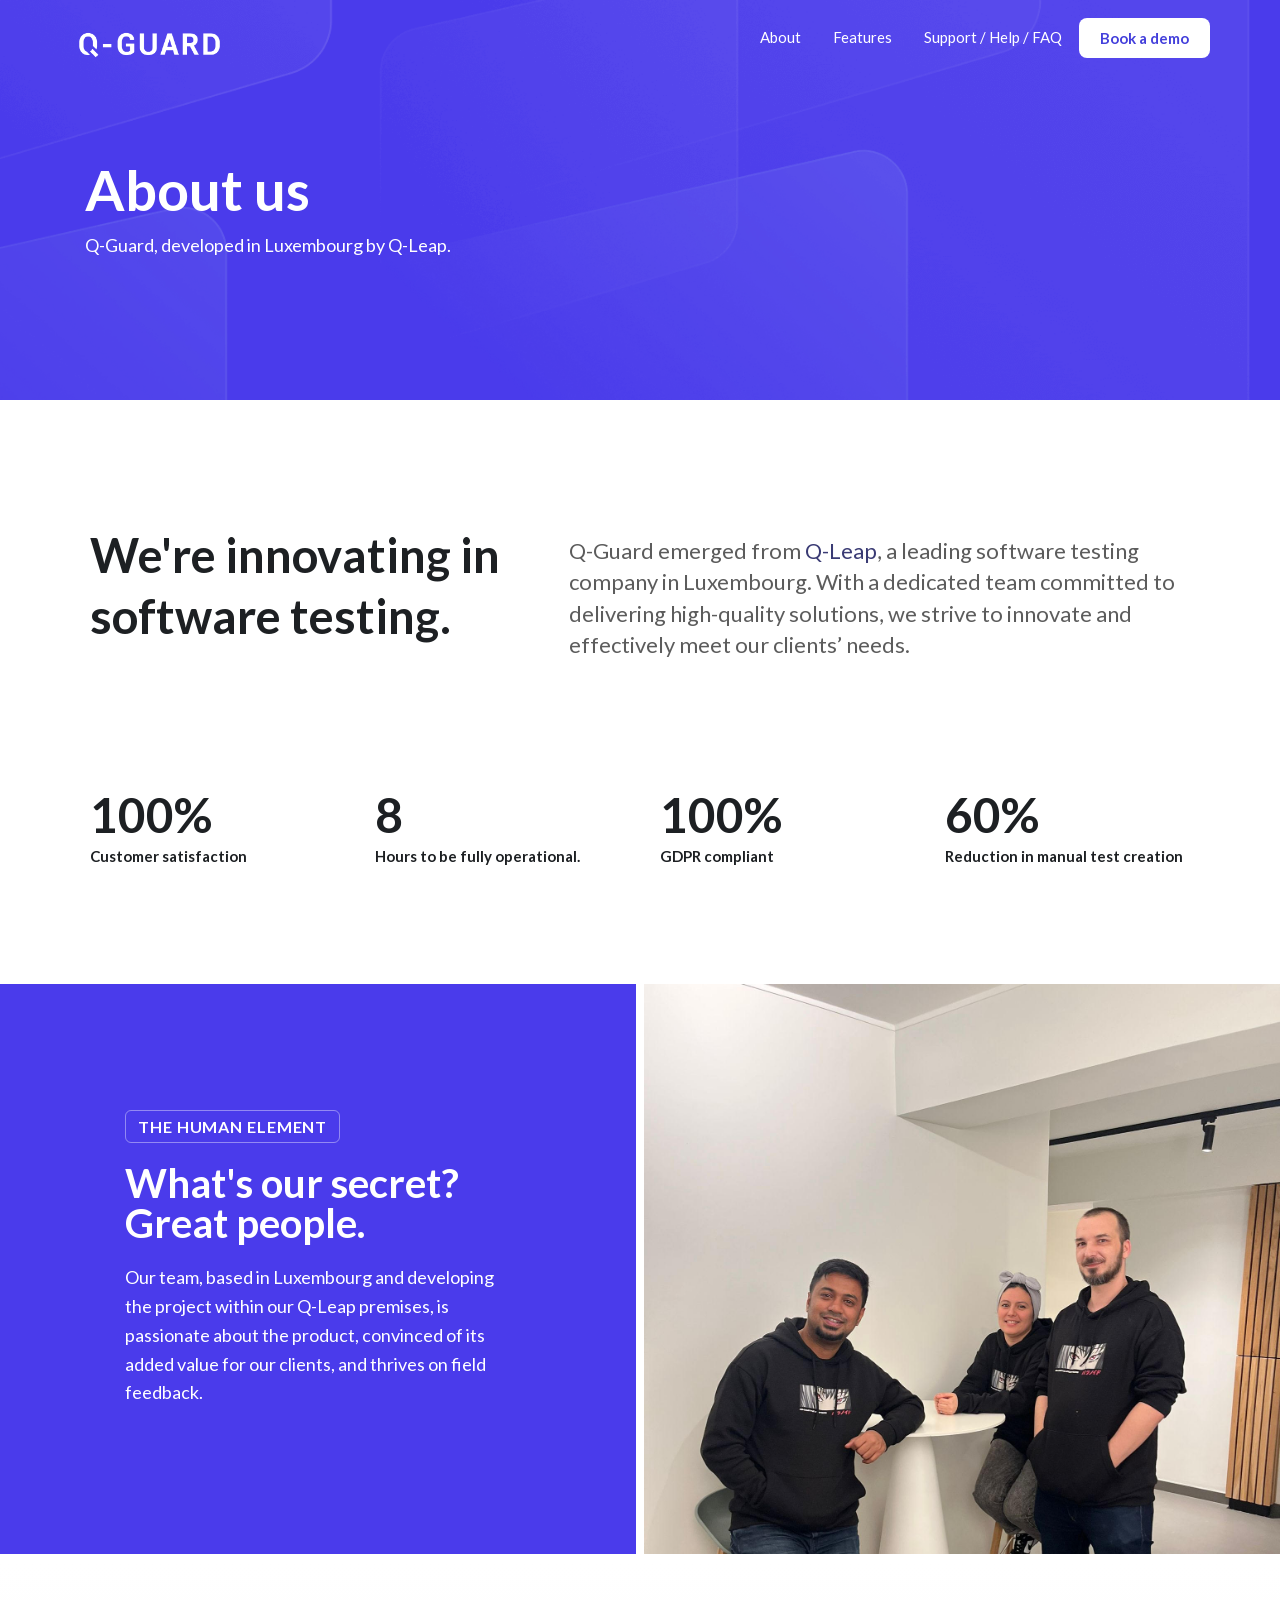
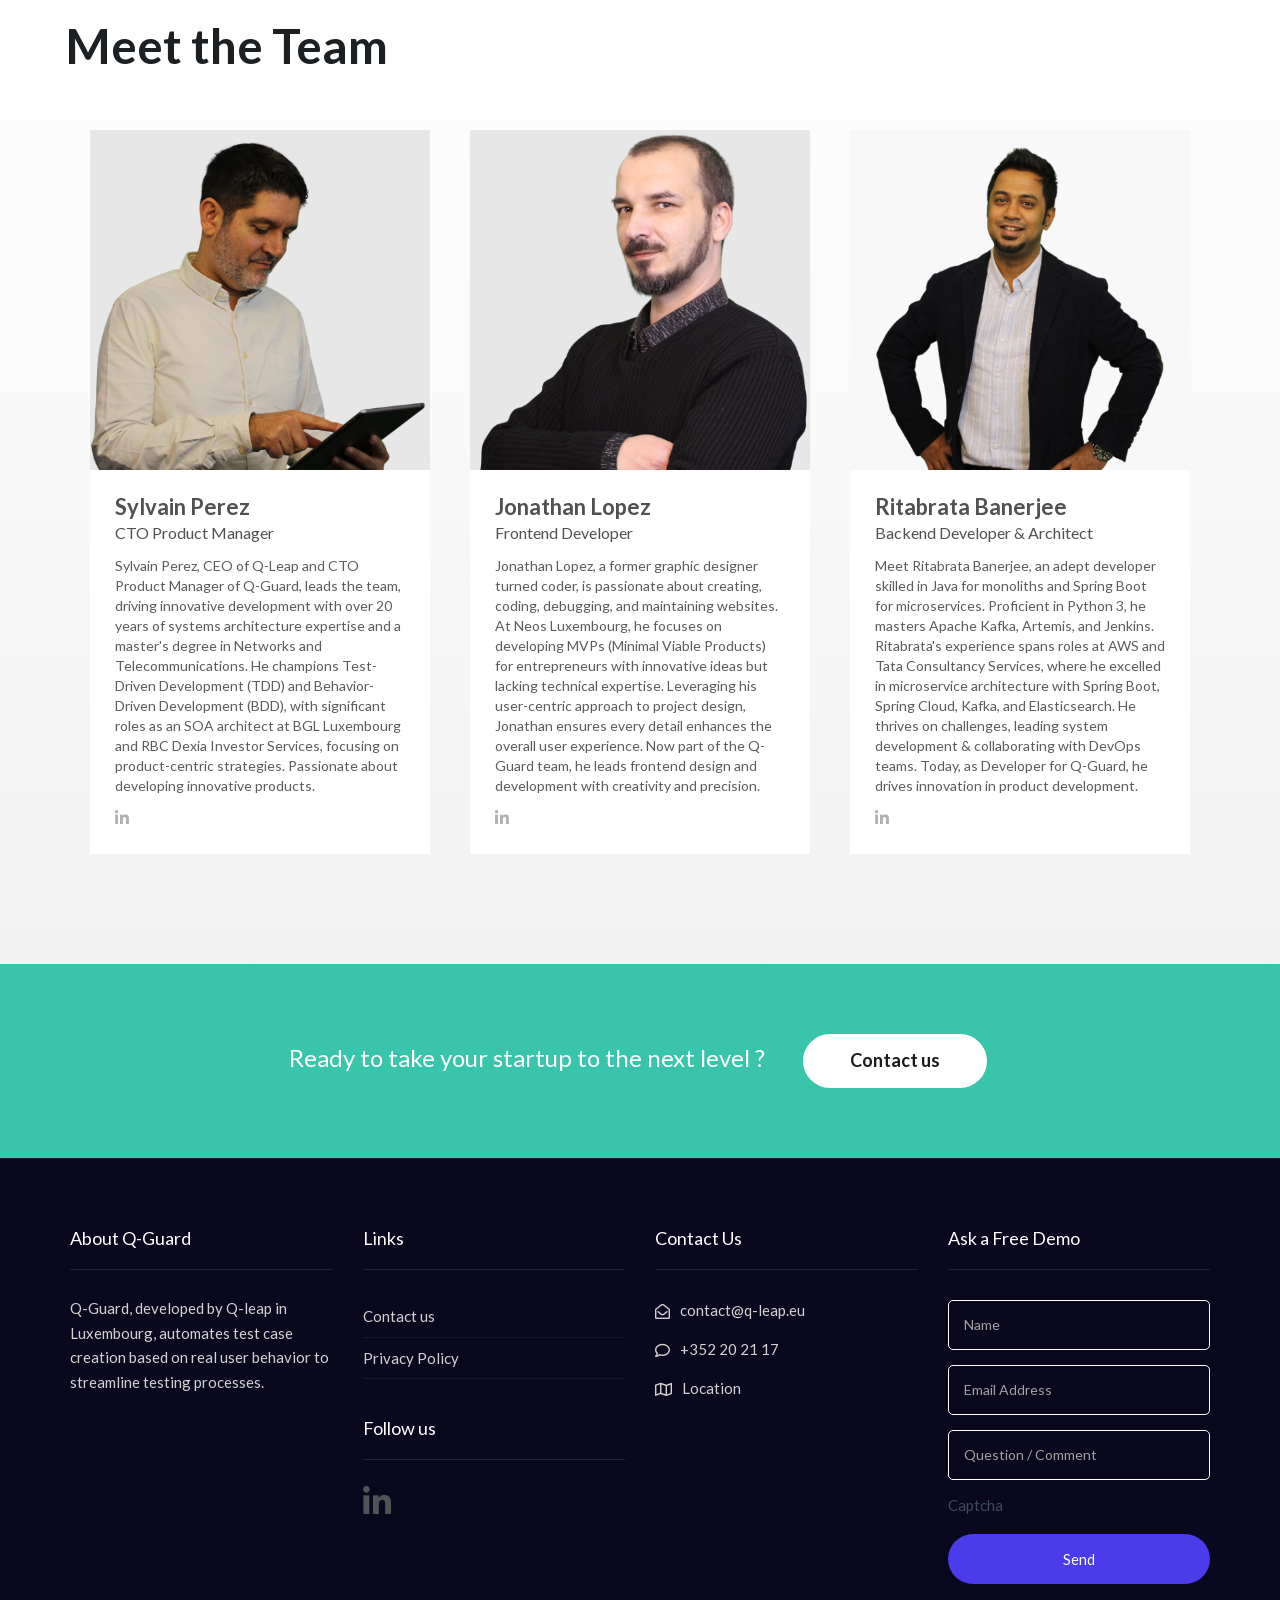
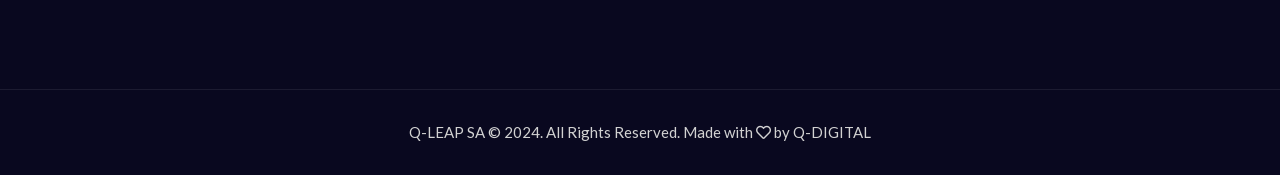
==== commit 99d2d975: "Alternative direction sharing Q-BOT's design language Proposal for visual kinship with q-bot.eu whil" ====
--- a/about-us/index.html
+++ b/about-us/index.html
@@ -27,6 +27,7 @@
 <link rel="icon" href="../assets/images/cropped-Q_01-4-1.png" sizes="192x192" />
 <link rel="apple-touch-icon" href="../assets/images/cropped-Q_01-4-1.png" />
 <link rel="stylesheet" href="../assets/css/main.css" />
+<link rel="stylesheet" href="../assets/css/alternative.css" />
 </head>
 <body class="wp-singular page-template-default page page-id-19250 wp-custom-logo wp-theme-stratusx wp-child-theme-stratusx-child ehf-template-stratusx ehf-stylesheet-stratusx-child elementor-default elementor-kit-19626 elementor-page elementor-page-19250 th-sticky-header">
         <!-- Preloader Start -->
@@ -176,17 +177,7 @@
 				<div class="elementor-widget-container">
 					<p class="elementor-heading-title elementor-size-default">Our team, based in Luxembourg and developing the project within our Q-Leap premises, is passionate about the product, convinced of its added value for our clients, and thrives on field feedback.</p>				</div>
 				</div>
-				<div class="elementor-element elementor-element-732fc64c elementor-hidden-desktop elementor-hidden-tablet elementor-hidden-mobile elementor-invisible elementor-widget elementor-widget-button" data-id="732fc64c" data-element_type="widget" data-e-type="widget" data-settings="{&quot;_animation&quot;:&quot;fadeInUp&quot;}" data-widget_type="button.default">
-				<div class="elementor-widget-container">
-									<div class="elementor-button-wrapper">
-					<a class="elementor-button elementor-button-link elementor-size-lg" href="#people">
-						<span class="elementor-button-content-wrapper">
-									<span class="elementor-button-text">Find out more</span>
-					</span>
-					</a>
-				</div>
-								</div>
-				</div>
+				<div class="elementor-element elementor-element-732fc64c elementor-hidden-desktop elementor-hidden-tablet elementor-hidden-mobile elementor-invisible elementor-widget elementor-widget-button" data-id="732fc64c" data-element_type="widget" data-e-type="widget" data-settings="{&quot;_animation&quot;:&quot;fadeInUp&quot;}" data-widget_type="button.default"></div>
 					</div>
 		</div>
 				<div class="elementor-column elementor-col-50 elementor-top-column elementor-element elementor-element-32ea0bcc" data-id="32ea0bcc" data-element_type="column" data-e-type="column" data-settings="{&quot;background_background&quot;:&quot;classic&quot;}">
@@ -202,258 +193,11 @@
 		</div>
 					</div>
 		</section>
-				<section class="elementor-section elementor-top-section elementor-element elementor-element-56ce722e elementor-reverse-mobile elementor-hidden-desktop elementor-hidden-tablet elementor-hidden-mobile elementor-section-boxed elementor-section-height-default elementor-section-height-default" data-id="56ce722e" data-element_type="section" data-e-type="section" id="people" data-settings="{&quot;background_background&quot;:&quot;gradient&quot;}">
-						<div class="elementor-container elementor-column-gap-default">
-					<div class="elementor-column elementor-col-50 elementor-top-column elementor-element elementor-element-3ce4c75f" data-id="3ce4c75f" data-element_type="column" data-e-type="column">
-			<div class="elementor-widget-wrap elementor-element-populated">
-						<section class="elementor-section elementor-inner-section elementor-element elementor-element-2ece3876 elementor-section-boxed elementor-section-height-default elementor-section-height-default" data-id="2ece3876" data-element_type="section" data-e-type="section">
-						<div class="elementor-container elementor-column-gap-default">
-					<div class="elementor-column elementor-col-50 elementor-inner-column elementor-element elementor-element-50002b3a" data-id="50002b3a" data-element_type="column" data-e-type="column">
-			<div class="elementor-widget-wrap elementor-element-populated">
-						<div class="elementor-element elementor-element-6a488240 elementor-invisible elementor-widget elementor-widget-image" data-id="6a488240" data-element_type="widget" data-e-type="widget" data-settings="{&quot;_animation&quot;:&quot;fadeIn&quot;}" data-widget_type="image.default">
-				<div class="elementor-widget-container">
-															<img fetchpriority="high" decoding="async" width="605" height="806" src="../assets/images/unnamed-1.jpeg" class="attachment-th_img_md_portrait size-th_img_md_portrait wp-image-20309" alt="" />															</div>
-				</div>
-					</div>
-		</div>
-				<div class="elementor-column elementor-col-50 elementor-inner-column elementor-element elementor-element-344fbe0a" data-id="344fbe0a" data-element_type="column" data-e-type="column">
-			<div class="elementor-widget-wrap elementor-element-populated">
-						<div class="elementor-element elementor-element-385f2314 elementor-invisible elementor-widget elementor-widget-image" data-id="385f2314" data-element_type="widget" data-e-type="widget" data-settings="{&quot;_animation&quot;:&quot;fadeIn&quot;,&quot;_animation_delay&quot;:100}" data-widget_type="image.default">
-				<div class="elementor-widget-container">
-															<img decoding="async" width="570" height="605" src="../assets/images/Sylvain-11-1.png" class="attachment-th_img_md_square size-th_img_md_square wp-image-20390" alt="" />															</div>
-				</div>
-				<div class="elementor-element elementor-element-1d6ecef8 elementor-invisible elementor-widget elementor-widget-image" data-id="1d6ecef8" data-element_type="widget" data-e-type="widget" data-settings="{&quot;_animation&quot;:&quot;fadeIn&quot;,&quot;_animation_delay&quot;:200}" data-widget_type="image.default">
-				<div class="elementor-widget-container">
-															<img decoding="async" width="394" height="394" src="../assets/images/Rit-8.png" class="attachment-th_img_sm_square size-th_img_sm_square wp-image-20316" alt="" />															</div>
-				</div>
-					</div>
-		</div>
-					</div>
-		</section>
-					</div>
-		</div>
-				<div class="elementor-column elementor-col-50 elementor-top-column elementor-element elementor-element-20114d45" data-id="20114d45" data-element_type="column" data-e-type="column" data-settings="{&quot;background_background&quot;:&quot;classic&quot;}">
-			<div class="elementor-widget-wrap elementor-element-populated">
-						<div class="elementor-element elementor-element-c178887 elementor-invisible elementor-widget elementor-widget-heading" data-id="c178887" data-element_type="widget" data-e-type="widget" data-settings="{&quot;_animation&quot;:&quot;fadeInUp&quot;}" data-widget_type="heading.default">
-				<div class="elementor-widget-container">
-					<h6 class="elementor-heading-title elementor-size-default">The human element</h6>				</div>
-				</div>
-				<div class="elementor-element elementor-element-401d8b26 elementor-view-default elementor-position-top elementor-invisible elementor-widget elementor-widget-themo-header" data-id="401d8b26" data-element_type="widget" data-e-type="widget" data-settings="{&quot;_animation&quot;:&quot;fadeInUp&quot;}" data-widget_type="themo-header.default">
-				<div class="elementor-widget-container">
-							<div class="th-header-wrap">
-        <div class="elementor-icon-box-wrapper ">
-                            <div class="elementor-icon-box-content">
-                    <h2 class="elementor-icon-box-title">
-                        What's our secret? Great people.                    </h2>
-                                        <p class="elementor-icon-box-description"></p>
-                                    </div>
-            </div>
-        </div>
-						</div>
-				</div>
-				<div class="elementor-element elementor-element-26fd0920 elementor-invisible elementor-widget elementor-widget-heading" data-id="26fd0920" data-element_type="widget" data-e-type="widget" data-settings="{&quot;_animation&quot;:&quot;fadeInUp&quot;}" data-widget_type="heading.default">
-				<div class="elementor-widget-container">
-					<p class="elementor-heading-title elementor-size-default">Orci varius natoque penatibus et magnis dis parturient montes, nascetur ridiculus mus. Donec ac enim ante. Aliquam eu congue justo, in varius diam fusce tellus.</p>				</div>
-				</div>
-				<div class="elementor-element elementor-element-edf35ec elementor-invisible elementor-widget elementor-widget-button" data-id="edf35ec" data-element_type="widget" data-e-type="widget" data-settings="{&quot;_animation&quot;:&quot;fadeInUp&quot;}" data-widget_type="button.default">
-				<div class="elementor-widget-container">
-									<div class="elementor-button-wrapper">
-					<a class="elementor-button elementor-button-link elementor-size-lg" href="#leadership">
-						<span class="elementor-button-content-wrapper">
-									<span class="elementor-button-text">Meet the team</span>
-					</span>
-					</a>
-				</div>
-								</div>
-				</div>
-				<div class="elementor-element elementor-element-13af8487 elementor-widget elementor-widget-spacer" data-id="13af8487" data-element_type="widget" data-e-type="widget" data-widget_type="spacer.default">
-				<div class="elementor-widget-container">
-							<div class="elementor-spacer">
-			<div class="elementor-spacer-inner"></div>
-		</div>
-						</div>
-				</div>
-					</div>
-		</div>
-					</div>
-		</section>
-				<section class="elementor-section elementor-top-section elementor-element elementor-element-7172f4dd elementor-hidden-desktop elementor-hidden-tablet elementor-hidden-mobile elementor-section-boxed elementor-section-height-default elementor-section-height-default" data-id="7172f4dd" data-element_type="section" data-e-type="section" data-settings="{&quot;background_background&quot;:&quot;classic&quot;}">
-						<div class="elementor-container elementor-column-gap-default">
-					<div class="elementor-column elementor-col-100 elementor-top-column elementor-element elementor-element-1c740ba1" data-id="1c740ba1" data-element_type="column" data-e-type="column">
-			<div class="elementor-widget-wrap elementor-element-populated">
-						<div class="elementor-element elementor-element-187d1829 elementor-invisible elementor-widget elementor-widget-heading" data-id="187d1829" data-element_type="widget" data-e-type="widget" data-settings="{&quot;_animation&quot;:&quot;fadeIn&quot;}" data-widget_type="heading.default">
-				<div class="elementor-widget-container">
-					<h2 class="elementor-heading-title elementor-size-default">Our values</h2>				</div>
-				</div>
-					</div>
-		</div>
-					</div>
-		</section>
-				<section class="elementor-section elementor-top-section elementor-element elementor-element-275bd45d elementor-hidden-desktop elementor-hidden-tablet elementor-hidden-mobile elementor-section-boxed elementor-section-height-default elementor-section-height-default" data-id="275bd45d" data-element_type="section" data-e-type="section">
-						<div class="elementor-container elementor-column-gap-default">
-					<div class="elementor-column elementor-col-33 elementor-top-column elementor-element elementor-element-78be72e3" data-id="78be72e3" data-element_type="column" data-e-type="column">
-			<div class="elementor-widget-wrap elementor-element-populated">
-						<div class="elementor-element elementor-element-2c233892 elementor-view-default elementor-position-top elementor-invisible elementor-widget elementor-widget-themo-service-block" data-id="2c233892" data-element_type="widget" data-e-type="widget" data-settings="{&quot;_animation&quot;:&quot;fadeIn&quot;,&quot;_animation_delay&quot;:200}" data-widget_type="themo-service-block.default">
-				<div class="elementor-widget-container">
-							<div class="th-service-block-w">
-            <div class="elementor-icon-box-wrapper th-show-icon">
-                                    <div class="elementor-icon-box-icon th-icon-size-md">
-                        <span class="elementor-icon " >
-                            <i class="th-linea icon-ecommerce-diamond" aria-hidden="true" fff></i>                        </span>
-                    </div>
-                                <div class="elementor-icon-box-content">
-                    <h4 class="elementor-icon-box-title">
-                        <span >Authenticity</span>
-                    </h4>
-                    <p class="elementor-icon-box-description">Aliquam mollis quam sed mattis sodales. Morbi accumsan posuere iaculis. Donec a scelerisque magna.</p>
-                </div>
-            </div>
-        </div>
-						</div>
-				</div>
-					</div>
-		</div>
-				<div class="elementor-column elementor-col-33 elementor-top-column elementor-element elementor-element-d84bca0" data-id="d84bca0" data-element_type="column" data-e-type="column">
-			<div class="elementor-widget-wrap elementor-element-populated">
-						<div class="elementor-element elementor-element-2b7063b1 elementor-view-default elementor-position-top elementor-invisible elementor-widget elementor-widget-themo-service-block" data-id="2b7063b1" data-element_type="widget" data-e-type="widget" data-settings="{&quot;_animation&quot;:&quot;fadeIn&quot;,&quot;_animation_delay&quot;:400}" data-widget_type="themo-service-block.default">
-				<div class="elementor-widget-container">
-							<div class="th-service-block-w">
-            <div class="elementor-icon-box-wrapper th-show-icon">
-                                    <div class="elementor-icon-box-icon th-icon-size-md">
-                        <span class="elementor-icon " >
-                            <i class="th-trip th-prsn travelpack-person-plus" aria-hidden="true" fff></i>                        </span>
-                    </div>
-                                <div class="elementor-icon-box-content">
-                    <h4 class="elementor-icon-box-title">
-                        <span >Togetherness</span>
-                    </h4>
-                    <p class="elementor-icon-box-description">Suspendisse sagittis vel lacinia. Integer sit amet ante elit. Praesent pulvinar congue risus, in tristique.</p>
-                </div>
-            </div>
-        </div>
-						</div>
-				</div>
-					</div>
-		</div>
-				<div class="elementor-column elementor-col-33 elementor-top-column elementor-element elementor-element-502be65e" data-id="502be65e" data-element_type="column" data-e-type="column">
-			<div class="elementor-widget-wrap elementor-element-populated">
-						<div class="elementor-element elementor-element-772d94c1 elementor-view-default elementor-position-top elementor-invisible elementor-widget elementor-widget-themo-service-block" data-id="772d94c1" data-element_type="widget" data-e-type="widget" data-settings="{&quot;_animation&quot;:&quot;fadeIn&quot;,&quot;_animation_delay&quot;:600}" data-widget_type="themo-service-block.default">
-				<div class="elementor-widget-container">
-							<div class="th-service-block-w">
-            <div class="elementor-icon-box-wrapper th-show-icon">
-                                    <div class="elementor-icon-box-icon th-icon-size-md">
-                        <span class="elementor-icon " >
-                            <i class="th-linea icon-basic-cup" aria-hidden="true" fff></i>                        </span>
-                    </div>
-                                <div class="elementor-icon-box-content">
-                    <h4 class="elementor-icon-box-title">
-                        <span >Gratitude</span>
-                    </h4>
-                    <p class="elementor-icon-box-description">Vestibulum id ligula porta felis euismod semper. Nullam quis risus eget urna mollis ornare vel eu.</p>
-                </div>
-            </div>
-        </div>
-						</div>
-				</div>
-					</div>
-		</div>
-					</div>
-		</section>
-				<section class="elementor-section elementor-top-section elementor-element elementor-element-222f9775 elementor-hidden-desktop elementor-hidden-tablet elementor-hidden-mobile elementor-section-boxed elementor-section-height-default elementor-section-height-default" data-id="222f9775" data-element_type="section" data-e-type="section">
-						<div class="elementor-container elementor-column-gap-default">
-					<div class="elementor-column elementor-col-33 elementor-top-column elementor-element elementor-element-4d4b3b53" data-id="4d4b3b53" data-element_type="column" data-e-type="column">
-			<div class="elementor-widget-wrap elementor-element-populated">
-						<div class="elementor-element elementor-element-3e71fc1 elementor-view-default elementor-position-top elementor-invisible elementor-widget elementor-widget-themo-service-block" data-id="3e71fc1" data-element_type="widget" data-e-type="widget" data-settings="{&quot;_animation&quot;:&quot;fadeIn&quot;,&quot;_animation_delay&quot;:200}" data-widget_type="themo-service-block.default">
-				<div class="elementor-widget-container">
-							<div class="th-service-block-w">
-            <div class="elementor-icon-box-wrapper th-show-icon">
-                                    <div class="elementor-icon-box-icon th-icon-size-md">
-                        <span class="elementor-icon " >
-                            <i class="th-linea icon-ecommerce-graph3" aria-hidden="true" fff></i>                        </span>
-                    </div>
-                                <div class="elementor-icon-box-content">
-                    <h4 class="elementor-icon-box-title">
-                        <span >Transparency</span>
-                    </h4>
-                    <p class="elementor-icon-box-description">Suspendisse sagittis vel lacinia. Integer sit amet ante elit. Praesent pulvinar congue risus, in tristique.</p>
-                </div>
-            </div>
-        </div>
-						</div>
-				</div>
-					</div>
-		</div>
-				<div class="elementor-column elementor-col-33 elementor-top-column elementor-element elementor-element-741e255d" data-id="741e255d" data-element_type="column" data-e-type="column">
-			<div class="elementor-widget-wrap elementor-element-populated">
-						<div class="elementor-element elementor-element-1a8b9aa9 elementor-view-default elementor-position-top elementor-invisible elementor-widget elementor-widget-themo-service-block" data-id="1a8b9aa9" data-element_type="widget" data-e-type="widget" data-settings="{&quot;_animation&quot;:&quot;fadeIn&quot;,&quot;_animation_delay&quot;:400}" data-widget_type="themo-service-block.default">
-				<div class="elementor-widget-container">
-							<div class="th-service-block-w">
-            <div class="elementor-icon-box-wrapper th-show-icon">
-                                    <div class="elementor-icon-box-icon th-icon-size-md">
-                        <span class="elementor-icon " >
-                            <i class="th-trip travelpack-sailing-yacht" aria-hidden="true" fff></i>                        </span>
-                    </div>
-                                <div class="elementor-icon-box-content">
-                    <h4 class="elementor-icon-box-title">
-                        <span >Inspiration</span>
-                    </h4>
-                    <p class="elementor-icon-box-description">Vestibulum id ligula porta felis euismod semper. Nullam quis risus eget urna mollis ornare vel eu.</p>
-                </div>
-            </div>
-        </div>
-						</div>
-				</div>
-					</div>
-		</div>
-				<div class="elementor-column elementor-col-33 elementor-top-column elementor-element elementor-element-4d75a676" data-id="4d75a676" data-element_type="column" data-e-type="column">
-			<div class="elementor-widget-wrap elementor-element-populated">
-						<div class="elementor-element elementor-element-8478409 elementor-view-default elementor-position-top elementor-invisible elementor-widget elementor-widget-themo-service-block" data-id="8478409" data-element_type="widget" data-e-type="widget" data-settings="{&quot;_animation&quot;:&quot;fadeIn&quot;,&quot;_animation_delay&quot;:600}" data-widget_type="themo-service-block.default">
-				<div class="elementor-widget-container">
-							<div class="th-service-block-w">
-            <div class="elementor-icon-box-wrapper th-show-icon">
-                                    <div class="elementor-icon-box-icon th-icon-size-md">
-                        <span class="elementor-icon " >
-                            <i class="th-trip travelpack-phone-24-7" aria-hidden="true" fff></i>                        </span>
-                    </div>
-                                <div class="elementor-icon-box-content">
-                    <h4 class="elementor-icon-box-title">
-                        <span >Service</span>
-                    </h4>
-                    <p class="elementor-icon-box-description">Aliquam mollis quam sed mattis sodales. Morbi accumsan posuere iaculis. Donec a scelerisque magna.</p>
-                </div>
-            </div>
-        </div>
-						</div>
-				</div>
-					</div>
-		</div>
-					</div>
-		</section>
-				<section class="elementor-section elementor-top-section elementor-element elementor-element-ffed542 elementor-hidden-desktop elementor-hidden-tablet elementor-hidden-mobile elementor-section-boxed elementor-section-height-default elementor-section-height-default" data-id="ffed542" data-element_type="section" data-e-type="section" data-settings="{&quot;background_background&quot;:&quot;gradient&quot;}">
-							<div class="elementor-background-overlay"></div>
-							<div class="elementor-container elementor-column-gap-default">
-					<div class="elementor-column elementor-col-100 elementor-top-column elementor-element elementor-element-5a8eba89" data-id="5a8eba89" data-element_type="column" data-e-type="column">
-			<div class="elementor-widget-wrap elementor-element-populated">
-						<div class="elementor-element elementor-element-72900649 elementor-widget elementor-widget-heading" data-id="72900649" data-element_type="widget" data-e-type="widget" data-widget_type="heading.default">
-				<div class="elementor-widget-container">
-					<h6 class="elementor-heading-title elementor-size-default">Trusted by</h6>				</div>
-				</div>
-				<div class="elementor-element elementor-element-1d75d1b0 elementor-arrows-position-inside elementor-widget elementor-widget-image-carousel" data-id="1d75d1b0" data-element_type="widget" data-e-type="widget" data-settings="{&quot;slides_to_show_mobile&quot;:&quot;1&quot;,&quot;navigation&quot;:&quot;arrows&quot;,&quot;autoplay&quot;:&quot;yes&quot;,&quot;pause_on_hover&quot;:&quot;yes&quot;,&quot;pause_on_interaction&quot;:&quot;yes&quot;,&quot;autoplay_speed&quot;:5000,&quot;infinite&quot;:&quot;yes&quot;,&quot;speed&quot;:500}" data-widget_type="image-carousel.default">
-				<div class="elementor-widget-container">
-							<div class="elementor-image-carousel-wrapper swiper" role="region" aria-roledescription="carousel" aria-label="Carrousel d’images" dir="ltr">
-			<div class="elementor-image-carousel swiper-wrapper" aria-live="off">
-								<div class="swiper-slide" role="group" aria-roledescription="slide" aria-label="1 sur 4"><figure class="swiper-slide-inner"><img decoding="async" class="swiper-slide-image" src="../assets/images/komodo.png" alt="" /></figure></div><div class="swiper-slide" role="group" aria-roledescription="slide" aria-label="2 sur 4"><figure class="swiper-slide-inner"><img decoding="async" class="swiper-slide-image" src="../assets/images/las-santos-times.png" alt="" /></figure></div><div class="swiper-slide" role="group" aria-roledescription="slide" aria-label="3 sur 4"><figure class="swiper-slide-inner"><img decoding="async" class="swiper-slide-image" src="../assets/images/tech-reviews.png" alt="" /></figure></div><div class="swiper-slide" role="group" aria-roledescription="slide" aria-label="4 sur 4"><figure class="swiper-slide-inner"><img decoding="async" class="swiper-slide-image" src="../assets/images/info-daily.png" alt="" /></figure></div>			</div>
-												<div class="elementor-swiper-button elementor-swiper-button-prev" role="button" tabindex="0">
-						<i aria-hidden="true" class="eicon-chevron-left"></i>					</div>
-					<div class="elementor-swiper-button elementor-swiper-button-next" role="button" tabindex="0">
-						<i aria-hidden="true" class="eicon-chevron-right"></i>					</div>
-									</div>
-						</div>
-				</div>
-					</div>
-		</div>
-					</div>
-		</section>
+				<section class="elementor-section elementor-top-section elementor-element elementor-element-56ce722e elementor-reverse-mobile elementor-hidden-desktop elementor-hidden-tablet elementor-hidden-mobile elementor-section-boxed elementor-section-height-default elementor-section-height-default" data-id="56ce722e" data-element_type="section" data-e-type="section" id="people" data-settings="{&quot;background_background&quot;:&quot;gradient&quot;}"></section>
+				<section class="elementor-section elementor-top-section elementor-element elementor-element-7172f4dd elementor-hidden-desktop elementor-hidden-tablet elementor-hidden-mobile elementor-section-boxed elementor-section-height-default elementor-section-height-default" data-id="7172f4dd" data-element_type="section" data-e-type="section" data-settings="{&quot;background_background&quot;:&quot;classic&quot;}"></section>
+				<section class="elementor-section elementor-top-section elementor-element elementor-element-275bd45d elementor-hidden-desktop elementor-hidden-tablet elementor-hidden-mobile elementor-section-boxed elementor-section-height-default elementor-section-height-default" data-id="275bd45d" data-element_type="section" data-e-type="section"></section>
+				<section class="elementor-section elementor-top-section elementor-element elementor-element-222f9775 elementor-hidden-desktop elementor-hidden-tablet elementor-hidden-mobile elementor-section-boxed elementor-section-height-default elementor-section-height-default" data-id="222f9775" data-element_type="section" data-e-type="section"></section>
+				<section class="elementor-section elementor-top-section elementor-element elementor-element-ffed542 elementor-hidden-desktop elementor-hidden-tablet elementor-hidden-mobile elementor-section-boxed elementor-section-height-default elementor-section-height-default" data-id="ffed542" data-element_type="section" data-e-type="section" data-settings="{&quot;background_background&quot;:&quot;gradient&quot;}"></section>
 				<section class="elementor-section elementor-top-section elementor-element elementor-element-3065fea7 elementor-section-boxed elementor-section-height-default elementor-section-height-default" data-id="3065fea7" data-element_type="section" data-e-type="section" id="leadership" data-settings="{&quot;background_background&quot;:&quot;gradient&quot;}">
 						<div class="elementor-container elementor-column-gap-no">
 					<div class="elementor-column elementor-col-100 elementor-top-column elementor-element elementor-element-75a71ad5" data-id="75a71ad5" data-element_type="column" data-e-type="column">
@@ -598,7 +342,7 @@
     		<div class="widget-inner">
         		                <h3 class="widget-title">Follow us</h3>
                         			<div class="soc-widget">
-        			<a target=_blank  href='https://www.linkedin.com/company'><i class='fa fa-linkedin'></i></a>           			</div>
+        			<a target=_blank  href='https://www.linkedin.com/company/3037496/'><i class='fa fa-linkedin'></i></a>           			</div>
     			</div>
 		</section>
 		                    </div>
@@ -617,23 +361,23 @@
 <div class="frm_form_fields ">
 <fieldset>
 <div class="frm_fields_container">
-<div id="frm_field_6_container" class="frm_form_field form-field  frm_none_container">
-    <label for="field_qy05f8" class="frm_primary_label">Name
-        <span class="frm_required"></span>
-    </label>
-    <input type="text" id="field_qy05f8" name="item_meta[6]" value=""  placeholder="Name" data-invmsg="Name est non valide" aria-invalid="false"  />
-</div>
-<div id="frm_field_7_container" class="frm_form_field form-field  frm_required_field frm_none_container">
-    <label for="field_3asv29" class="frm_primary_label">Email Address
-        <span class="frm_required">*</span>
-    </label>
-    <input type="text" id="field_3asv29" name="item_meta[7]" value=""  placeholder="Email Address" data-reqmsg="Email Address cannot be blank." aria-required="true" data-invmsg="Email Address est non valide" aria-invalid="false"  />
-</div>
-<div id="frm_field_8_container" class="frm_form_field form-field  frm_required_field frm_none_container">
-    <label for="field_2ywico" class="frm_primary_label">Question / Comment
-        <span class="frm_required">*</span>
-    </label>
-    <input type="text" id="field_2ywico" name="item_meta[8]" value=""  placeholder="Question / Comment" data-reqmsg="Question / Comment cannot be blank." aria-required="true" data-invmsg="Question / Comment est non valide" aria-invalid="false"  />
+<div id="frm_field_6_container" class="frm_form_field form-field  frm_none_container">
+    <label for="field_qy05f8" class="frm_primary_label">Name
+        <span class="frm_required"></span>
+    </label>
+    <input type="text" id="field_qy05f8" name="item_meta[6]" value=""  placeholder="Name" data-invmsg="Name est non valide" aria-invalid="false"  />
+</div>
+<div id="frm_field_7_container" class="frm_form_field form-field  frm_required_field frm_none_container">
+    <label for="field_3asv29" class="frm_primary_label">Email Address
+        <span class="frm_required">*</span>
+    </label>
+    <input type="text" id="field_3asv29" name="item_meta[7]" value=""  placeholder="Email Address" data-reqmsg="Email Address cannot be blank." aria-required="true" data-invmsg="Email Address est non valide" aria-invalid="false"  />
+</div>
+<div id="frm_field_8_container" class="frm_form_field form-field  frm_required_field frm_none_container">
+    <label for="field_2ywico" class="frm_primary_label">Question / Comment
+        <span class="frm_required">*</span>
+    </label>
+    <input type="text" id="field_2ywico" name="item_meta[8]" value=""  placeholder="Question / Comment" data-reqmsg="Question / Comment cannot be blank." aria-required="true" data-invmsg="Question / Comment est non valide" aria-invalid="false"  />
 </div>
 <div id="frm_field_54_container" class="frm_form_field form-field  frm_top_container">
 	<span id="field_lclob_label" class="frm_primary_label">Captcha
@@ -641,11 +385,11 @@
 	</span>
 	<div  id="field_lclob" class="frm-g-recaptcha" data-sitekey="6LdvlHwqAAAAAGcoGEBUJCWIgnOwrMpUjiHdtK4B" data-size="normal" data-theme="dark"></div>
 </div>
-<div id="frm_field_45_container" class="frm_form_field form-field ">
-	<div class="frm_submit">
-<input type="submit" value="Send"  />
-<img class="frm_ajax_loading" src="../assets/images/ajax_loader.gif" alt="Sending" style="visibility:hidden;" />
-</div>
+<div id="frm_field_45_container" class="frm_form_field form-field ">
+	<div class="frm_submit">
+<input type="submit" value="Send"  />
+<img class="frm_ajax_loading" src="../assets/images/ajax_loader.gif" alt="Sending" style="visibility:hidden;" />
+</div>
 </div>
 			<div id="frm_field_56_container">
 			<label for="field_y2sdc" >
--- a/assets/css/main.css
+++ b/assets/css/main.css
@@ -171,9 +171,6 @@
   -webkit-font-smoothing: antialiased;
   -moz-osx-font-smoothing: grayscale;
 }
-.icon-basic-cup:before {
-  content: "C";
-}
 .icon-basic-laptop:before {
   content: "5";
 }
@@ -205,22 +202,6 @@
   font-display: swap;
 ;src:url("../fonts/linea-basic-elaboration-10.woff") format("woff")}
 
-[class^="icon-basic-elab"]:before,
-[class*=" icon-basic-elab"]:before {
-  font-family: "linea-basic-elaboration-10" !important;
-  font-style: normal !important;
-  font-weight: normal !important;
-  font-variant: normal !important;
-  text-transform: none !important;
-  speak: none;
-  line-height: 1;
-  -webkit-font-smoothing: antialiased;
-  -moz-osx-font-smoothing: grayscale;
-}
-.icon-basic-elaboration-cloud-download:before {
-  content: "P";
-}
-
 
 /* Linea eCommerce */
 
@@ -233,25 +214,6 @@
   font-display: swap;
 ;src:url("../fonts/linea-ecommerce-10.woff") format("woff")}
 
-[class^="icon-ecommerce-"]:before,
-[class*=" icon-ecommerce-"]:before {
-  font-family: "linea-ecommerce-10" !important;
-  font-style: normal !important;
-  font-weight: normal !important;
-  font-variant: normal !important;
-  text-transform: none !important;
-  speak: none;
-  line-height: 1;
-  -webkit-font-smoothing: antialiased;
-  -moz-osx-font-smoothing: grayscale;
-}
-.icon-ecommerce-diamond:before {
-  content: "L";
-}
-.icon-ecommerce-graph3:before {
-  content: "S";
-}
-
 
 /* Linea Music */
 
@@ -263,22 +225,6 @@
   font-style: normal;
   font-display: swap;
 ;src:url("../fonts/linea-music-10.woff") format("woff")}
-
-[class^="icon-music-"]:before,
-[class*=" icon-music-"]:before {
-  font-family: "linea-music-10" !important;
-  font-style: normal !important;
-  font-weight: normal !important;
-  font-variant: normal !important;
-  text-transform: none !important;
-  speak: none;
-  line-height: 1;
-  -webkit-font-smoothing: antialiased;
-  -moz-osx-font-smoothing: grayscale;
-}
-.icon-music-shuffle-button:before {
-  content: "z";
-}
 
 
 /* Linea Software */
@@ -320,22 +266,6 @@
   font-display: swap;
 ;src:url("../fonts/linea-weather-10.woff") format("woff")}
 
-[class^="icon-weather-"]:before,
-[class*=" icon-weather-"]:before {
-  font-family: "linea-weather-10" !important;
-  font-style: normal !important;
-  font-weight: normal !important;
-  font-variant: normal !important;
-  text-transform: none !important;
-  speak: none;
-  line-height: 1;
-  -webkit-font-smoothing: antialiased;
-  -moz-osx-font-smoothing: grayscale;
-}
-.icon-weather-star:before {
-  content: "\e032";
-}
-
 
 /* Travel Pack */
 
@@ -353,13 +283,8 @@
   font-family: travelpack;
   font-style: normal;
 }
-.travelpack-phone-24-7:before { content: "\f106"; }
-.travelpack-lightning-bolt:before { content: "\f107"; }
 .travelpack-location-pin-1:before { content: "\f108"; }
 .travelpack-lifebuoy:before { content: "\f110"; }
-.travelpack-sailing-yacht:before { content: "\f12d"; }
-.travelpack-person-plus:before { content: "\f138"; }
-.travelpack-compass:before { content: "\f148"; }
 
 /* ==== inline classic-theme-styles-inline-css */
 /*# sourceURL=https://q-guard.app/wp-content/plugins/gutenberg/build/styles/block-library/classic.min.css */
@@ -448,14 +373,14 @@
 
 /* Fix: Header hidden below the page content */
 /*! elementor-icons - v5.54.0 - 27-07-2026 */
-@font-face{font-family:eicons;font-weight:400;font-style:normal;src:url("../fonts/eicons.woff2") format("woff2"),url("../fonts/eicons.woff") format("woff")}[class*=" eicon-"],[class^=eicon]{display:inline-block;font-family:eicons;font-size:inherit;font-weight:400;font-style:normal;font-variant:normal;line-height:1;text-rendering:auto;-webkit-font-smoothing:antialiased;-moz-osx-font-smoothing:grayscale}@keyframes a{0%{transform:rotate(0deg)}to{transform:rotate(359deg)}}.eicon-animation-spin{animation:a 2s infinite linear}.eicon-editor-link:before{content:"\e800"}.eicon-editor-unlink:before{content:"\e801"}.eicon-editor-external-link:before{content:"\e802"}.eicon-editor-close:before{content:"\e803"}.eicon-editor-list-ol:before{content:"\e804"}.eicon-editor-list-ul:before{content:"\e805"}.eicon-editor-bold:before{content:"\e806"}.eicon-editor-italic:before{content:"\e807"}.eicon-editor-underline:before{content:"\e808"}.eicon-editor-paragraph:before{content:"\e809"}.eicon-editor-h1:before{content:"\e80a"}.eicon-editor-h2:before{content:"\e80b"}.eicon-editor-h3:before{content:"\e80c"}.eicon-editor-h4:before{content:"\e80d"}.eicon-editor-h5:before{content:"\e80e"}.eicon-editor-h6:before{content:"\e80f"}.eicon-editor-quote:before{content:"\e810"}.eicon-editor-code:before{content:"\e811"}.eicon-elementor:before{content:"\e812"}.eicon-elementor-circle:before{content:"\e813"}.eicon-pojome:before{content:"\e814"}.eicon-plus:before{content:"\e815"}.eicon-menu-bar:before{content:"\e816"}.eicon-apps:before{content:"\e817"}.eicon-accordion:before{content:"\e818"}.eicon-alert:before{content:"\e819"}.eicon-animation-text:before{content:"\e81a"}.eicon-animation:before{content:"\e81b"}.eicon-banner:before{content:"\e81c"}.eicon-blockquote:before{content:"\e81d"}.eicon-button:before{content:"\e81e"}.eicon-call-to-action:before{content:"\e81f"}.eicon-captcha:before{content:"\e820"}.eicon-carousel:before{content:"\e821"}.eicon-checkbox:before{content:"\e822"}.eicon-columns:before{content:"\e823"}.eicon-countdown:before{content:"\e824"}.eicon-counter:before{content:"\e825"}.eicon-date:before{content:"\e826"}.eicon-divider-shape:before{content:"\e827"}.eicon-divider:before{content:"\e828"}.eicon-download-button:before{content:"\e829"}.eicon-dual-button:before{content:"\e82a"}.eicon-email-field:before{content:"\e82b"}.eicon-facebook-comments:before{content:"\e82c"}.eicon-facebook-like-box:before{content:"\e82d"}.eicon-form-horizontal:before{content:"\e82e"}.eicon-form-vertical:before{content:"\e82f"}.eicon-gallery-grid:before{content:"\e830"}.eicon-gallery-group:before{content:"\e831"}.eicon-gallery-justified:before{content:"\e832"}.eicon-gallery-masonry:before{content:"\e833"}.eicon-icon-box:before{content:"\e834"}.eicon-image-before-after:before{content:"\e835"}.eicon-image-box:before{content:"\e836"}.eicon-image-hotspot:before{content:"\e837"}.eicon-image-rollover:before{content:"\e838"}.eicon-info-box:before{content:"\e839"}.eicon-inner-section:before{content:"\e83a"}.eicon-mailchimp:before{content:"\e83b"}.eicon-menu-card:before{content:"\e83c"}.eicon-navigation-horizontal:before{content:"\e83d"}.eicon-nav-menu:before{content:"\e83e"}.eicon-navigation-vertical:before{content:"\e83f"}.eicon-number-field:before{content:"\e840"}.eicon-parallax:before{content:"\e841"}.eicon-php7:before{content:"\e842"}.eicon-post-list:before{content:"\e843"}.eicon-post-slider:before{content:"\e844"}.eicon-post:before{content:"\e845"}.eicon-posts-carousel:before{content:"\e846"}.eicon-posts-grid:before{content:"\e847"}.eicon-posts-group:before{content:"\e848"}.eicon-posts-justified:before{content:"\e849"}.eicon-posts-masonry:before{content:"\e84a"}.eicon-posts-ticker:before{content:"\e84b"}.eicon-price-list:before{content:"\e84c"}.eicon-price-table:before{content:"\e84d"}.eicon-radio:before{content:"\e84e"}.eicon-rtl:before{content:"\e84f"}.eicon-scroll:before{content:"\e850"}.eicon-search:before{content:"\e851"}.eicon-select:before{content:"\e852"}.eicon-share:before{content:"\e853"}.eicon-sidebar:before{content:"\e854"}.eicon-skill-bar:before{content:"\e855"}.eicon-slider-3d:before{content:"\e856"}.eicon-slider-album:before{content:"\e857"}.eicon-slider-device:before{content:"\e858"}.eicon-slider-full-screen:before{content:"\e859"}.eicon-slider-push:before{content:"\e85a"}.eicon-slider-vertical:before{content:"\e85b"}.eicon-slider-video:before{content:"\e85c"}.eicon-slides:before{content:"\e85d"}.eicon-social-icons:before{content:"\e85e"}.eicon-spacer:before{content:"\e85f"}.eicon-table:before{content:"\e860"}.eicon-tabs:before{content:"\e861"}.eicon-tel-field:before{content:"\e862"}.eicon-text-area:before{content:"\e863"}.eicon-text-field:before{content:"\e864"}.eicon-thumbnails-down:before{content:"\e865"}.eicon-thumbnails-half:before{content:"\e866"}.eicon-thumbnails-right:before{content:"\e867"}.eicon-time-line:before{content:"\e868"}.eicon-toggle:before{content:"\e869"}.eicon-url:before{content:"\e86a"}.eicon-t-letter:before{content:"\e86b"}.eicon-wordpress:before{content:"\e86c"}.eicon-text:before{content:"\e86d"}.eicon-anchor:before{content:"\e86e"}.eicon-bullet-list:before{content:"\e86f"}.eicon-code:before{content:"\e870"}.eicon-favorite:before{content:"\e871"}.eicon-google-maps:before{content:"\e872"}.eicon-image:before{content:"\e873"}.eicon-photo-library:before{content:"\e874"}.eicon-woocommerce:before{content:"\e875"}.eicon-youtube:before{content:"\e876"}.eicon-flip-box:before{content:"\e877"}.eicon-settings:before{content:"\e878"}.eicon-headphones:before{content:"\e879"}.eicon-testimonial:before{content:"\e87a"}.eicon-counter-circle:before{content:"\e87b"}.eicon-person:before{content:"\e87c"}.eicon-chevron-right:before{content:"\e87d"}.eicon-chevron-left:before{content:"\e87e"}.eicon-close:before{content:"\e87f"}.eicon-file-download:before{content:"\e880"}.eicon-save:before{content:"\e881"}.eicon-zoom-in:before{content:"\e882"}.eicon-shortcode:before{content:"\e883"}.eicon-nerd:before{content:"\e884"}.eicon-device-desktop:before{content:"\e885"}.eicon-device-tablet:before{content:"\e886"}.eicon-device-mobile:before{content:"\e887"}.eicon-document-file:before{content:"\e888"}.eicon-folder-o:before{content:"\e889"}.eicon-hypster:before{content:"\e88a"}.eicon-h-align-left:before{content:"\e88b"}.eicon-h-align-right:before{content:"\e88c"}.eicon-h-align-center:before{content:"\e88d"}.eicon-h-align-stretch:before{content:"\e88e"}.eicon-v-align-top:before{content:"\e88f"}.eicon-v-align-bottom:before{content:"\e890"}.eicon-v-align-middle:before{content:"\e891"}.eicon-v-align-stretch:before{content:"\e892"}.eicon-pro-icon:before{content:"\e893"}.eicon-mail:before{content:"\e894"}.eicon-lock-user:before{content:"\e895"}.eicon-testimonial-carousel:before{content:"\e896"}.eicon-media-carousel:before{content:"\e897"}.eicon-section:before{content:"\e898"}.eicon-column:before{content:"\e899"}.eicon-edit:before{content:"\e89a"}.eicon-clone:before{content:"\e89b"}.eicon-trash:before{content:"\e89c"}.eicon-play:before{content:"\e89d"}.eicon-angle-right:before{content:"\e89e"}.eicon-angle-left:before{content:"\e89f"}.eicon-animated-headline:before{content:"\e8a0"}.eicon-menu-toggle:before{content:"\e8a1"}.eicon-fb-embed:before{content:"\e8a2"}.eicon-fb-feed:before{content:"\e8a3"}.eicon-twitter-embed:before{content:"\e8a4"}.eicon-twitter-feed:before{content:"\e8a5"}.eicon-sync:before{content:"\e8a6"}.eicon-import-export:before{content:"\e8a7"}.eicon-check-circle:before{content:"\e8a8"}.eicon-library-save:before{content:"\e8a9"}.eicon-library-download:before{content:"\e9dd"}.eicon-insert:before{content:"\e8ab"}.eicon-preview-medium:before{content:"\e8ac"}.eicon-sort-down:before{content:"\e8ad"}.eicon-sort-up:before{content:"\e8ae"}.eicon-heading:before{content:"\e8af"}.eicon-logo:before{content:"\e8b0"}.eicon-meta-data:before{content:"\e8b1"}.eicon-post-content:before{content:"\e8b2"}.eicon-post-excerpt:before{content:"\e8b3"}.eicon-post-navigation:before{content:"\e8b4"}.eicon-yoast:before{content:"\e8b5"}.eicon-nerd-chuckle:before{content:"\e8b6"}.eicon-nerd-wink:before{content:"\e8b7"}.eicon-comments:before{content:"\e8b8"}.eicon-download-circle-o:before{content:"\e8b9"}.eicon-library-upload:before{content:"\e8ba"}.eicon-save-o:before{content:"\e8bb"}.eicon-upload-circle-o:before{content:"\e8bc"}.eicon-ellipsis-h:before{content:"\e8bd"}.eicon-ellipsis-v:before{content:"\e8be"}.eicon-arrow-left:before{content:"\e8bf"}.eicon-arrow-right:before{content:"\e8c0"}.eicon-arrow-up:before{content:"\e8c1"}.eicon-arrow-down:before{content:"\e8c2"}.eicon-play-o:before{content:"\e8c3"}.eicon-archive-posts:before{content:"\e8c4"}.eicon-archive-title:before{content:"\e8c5"}.eicon-featured-image:before{content:"\e8c6"}.eicon-post-info:before{content:"\e8c7"}.eicon-post-title:before{content:"\e8c8"}.eicon-site-logo:before{content:"\e8c9"}.eicon-site-search:before{content:"\e8ca"}.eicon-site-title:before{content:"\e8cb"}.eicon-plus-square:before{content:"\e8cc"}.eicon-minus-square:before{content:"\e8cd"}.eicon-cloud-check:before{content:"\e8ce"}.eicon-drag-n-drop:before{content:"\e8cf"}.eicon-welcome:before{content:"\e8d0"}.eicon-handle:before{content:"\e8d1"}.eicon-cart:before{content:"\e8d2"}.eicon-product-add-to-cart:before{content:"\e8d3"}.eicon-product-breadcrumbs:before{content:"\e8d4"}.eicon-product-categories:before{content:"\e8d5"}.eicon-product-description:before{content:"\e8d6"}.eicon-product-images:before{content:"\e8d7"}.eicon-product-info:before{content:"\e8d8"}.eicon-product-meta:before{content:"\e8d9"}.eicon-product-pages:before{content:"\e8da"}.eicon-product-price:before{content:"\e8db"}.eicon-product-rating:before{content:"\e8dc"}.eicon-product-related:before{content:"\e8dd"}.eicon-product-stock:before{content:"\e8de"}.eicon-product-tabs:before{content:"\e8df"}.eicon-product-title:before{content:"\e8e0"}.eicon-product-upsell:before{content:"\e8e1"}.eicon-products:before{content:"\e8e2"}.eicon-bag-light:before{content:"\e8e3"}.eicon-bag-medium:before{content:"\e8e4"}.eicon-bag-solid:before{content:"\e8e5"}.eicon-basket-light:before{content:"\e8e6"}.eicon-basket-medium:before{content:"\e8e7"}.eicon-basket-solid:before{content:"\e8e8"}.eicon-cart-light:before{content:"\e8e9"}.eicon-cart-medium:before{content:"\e8ea"}.eicon-cart-solid:before{content:"\e8eb"}.eicon-exchange:before{content:"\e8ec"}.eicon-preview-thin:before{content:"\e8ed"}.eicon-device-laptop:before{content:"\e8ee"}.eicon-collapse:before{content:"\e8ef"}.eicon-expand:before{content:"\e8f0"}.eicon-navigator:before{content:"\e8f1"}.eicon-plug:before{content:"\e8f2"}.eicon-dashboard:before{content:"\e8f3"}.eicon-typography:before{content:"\e8f4"}.eicon-info-circle-o:before{content:"\e8f5"}.eicon-integration:before{content:"\e8f6"}.eicon-plus-circle-o:before{content:"\e8f7"}.eicon-rating:before{content:"\e8f8"}.eicon-review:before{content:"\e8f9"}.eicon-tools:before{content:"\e8fa"}.eicon-loading:before{content:"\e8fb"}.eicon-sitemap:before{content:"\e8fc"}.eicon-click:before{content:"\e8fd"}.eicon-clock:before{content:"\e8fe"}.eicon-library-open:before{content:"\e8ff"}.eicon-warning:before{content:"\e900"}.eicon-flow:before{content:"\e901"}.eicon-cursor-move:before{content:"\e902"}.eicon-arrow-circle-left:before{content:"\e903"}.eicon-flash:before{content:"\e904"}.eicon-redo:before{content:"\e905"}.eicon-ban:before{content:"\e906"}.eicon-barcode:before{content:"\e907"}.eicon-calendar:before{content:"\e908"}.eicon-caret-left:before{content:"\e909"}.eicon-caret-right:before{content:"\e90a"}.eicon-caret-up:before{content:"\e90b"}.eicon-chain-broken:before{content:"\e90c"}.eicon-check-circle-o:before{content:"\e90d"}.eicon-check:before{content:"\e90e"}.eicon-chevron-double-left:before{content:"\e90f"}.eicon-chevron-double-right:before{content:"\e910"}.eicon-undo:before{content:"\e911"}.eicon-filter:before{content:"\e912"}.eicon-circle-o:before{content:"\e913"}.eicon-circle:before{content:"\e914"}.eicon-clock-o:before{content:"\e915"}.eicon-cog:before{content:"\e916"}.eicon-cogs:before{content:"\e917"}.eicon-commenting-o:before{content:"\e918"}.eicon-copy:before{content:"\e919"}.eicon-database:before{content:"\e91a"}.eicon-dot-circle-o:before{content:"\e91b"}.eicon-envelope:before{content:"\e91c"}.eicon-external-link-square:before{content:"\e91d"}.eicon-eyedropper:before{content:"\e91e"}.eicon-folder:before{content:"\e91f"}.eicon-font:before{content:"\e920"}.eicon-adjust:before{content:"\e921"}.eicon-lightbox:before{content:"\e922"}.eicon-heart-o:before{content:"\e923"}.eicon-history:before{content:"\e924"}.eicon-image-bold:before{content:"\e925"}.eicon-info-circle:before{content:"\e926"}.eicon-link:before{content:"\e927"}.eicon-long-arrow-left:before{content:"\e928"}.eicon-long-arrow-right:before{content:"\e929"}.eicon-caret-down:before{content:"\e92a"}.eicon-paint-brush:before{content:"\e92b"}.eicon-pencil:before{content:"\e92c"}.eicon-plus-circle:before{content:"\e92d"}.eicon-zoom-in-bold:before{content:"\e92e"}.eicon-sort-amount-desc:before{content:"\e92f"}.eicon-sign-out:before{content:"\e930"}.eicon-spinner:before{content:"\e931"}.eicon-square:before{content:"\e932"}.eicon-star-o:before{content:"\e933"}.eicon-star:before{content:"\e934"}.eicon-text-align-justify:before{content:"\e935"}.eicon-text-align-center:before{content:"\e936"}.eicon-tags:before{content:"\e937"}.eicon-text-align-left:before{content:"\e938"}.eicon-text-align-right:before{content:"\e939"}.eicon-close-circle:before{content:"\e93a"}.eicon-trash-o:before{content:"\e93b"}.eicon-font-awesome:before{content:"\e93c"}.eicon-user-circle-o:before{content:"\e93d"}.eicon-video-camera:before{content:"\e93e"}.eicon-heart:before{content:"\e93f"}.eicon-wrench:before{content:"\e940"}.eicon-help:before{content:"\e941"}.eicon-help-o:before{content:"\e942"}.eicon-zoom-out-bold:before{content:"\e943"}.eicon-plus-square-o:before{content:"\e944"}.eicon-minus-square-o:before{content:"\e945"}.eicon-minus-circle:before{content:"\e946"}.eicon-minus-circle-o:before{content:"\e947"}.eicon-code-bold:before{content:"\e948"}.eicon-cloud-upload:before{content:"\e949"}.eicon-search-bold:before{content:"\e94a"}.eicon-map-pin:before{content:"\e94b"}.eicon-meetup:before{content:"\e94c"}.eicon-slideshow:before{content:"\e94d"}.eicon-t-letter-bold:before{content:"\e94e"}.eicon-preferences:before{content:"\e94f"}.eicon-table-of-contents:before{content:"\e950"}.eicon-tv:before{content:"\e951"}.eicon-upload:before{content:"\e952"}.eicon-instagram-comments:before{content:"\e953"}.eicon-instagram-nested-gallery:before{content:"\e954"}.eicon-instagram-post:before{content:"\e955"}.eicon-instagram-video:before{content:"\e956"}.eicon-instagram-gallery:before{content:"\e957"}.eicon-instagram-likes:before{content:"\e958"}.eicon-facebook:before{content:"\e959"}.eicon-twitter:before{content:"\e95a"}.eicon-pinterest:before{content:"\e95b"}.eicon-frame-expand:before{content:"\e95c"}.eicon-frame-minimize:before{content:"\e95d"}.eicon-archive:before{content:"\e95e"}.eicon-colors-typography:before{content:"\e95f"}.eicon-custom:before{content:"\e960"}.eicon-footer:before{content:"\e961"}.eicon-header:before{content:"\e962"}.eicon-layout-settings:before{content:"\e963"}.eicon-lightbox-expand:before{content:"\e964"}.eicon-error-404:before{content:"\e965"}.eicon-theme-style:before{content:"\e966"}.eicon-search-results:before{content:"\e967"}.eicon-single-post:before{content:"\e968"}.eicon-site-identity:before{content:"\e969"}.eicon-theme-builder:before{content:"\e96a"}.eicon-download-bold:before{content:"\e96b"}.eicon-share-arrow:before{content:"\e96c"}.eicon-global-settings:before{content:"\e96d"}.eicon-user-preferences:before{content:"\e96e"}.eicon-lock:before{content:"\e96f"}.eicon-export-kit:before{content:"\e970"}.eicon-import-kit:before{content:"\e971"}.eicon-lottie:before{content:"\e972"}.eicon-products-archive:before{content:"\e973"}.eicon-single-product:before{content:"\e974"}.eicon-disable-trash-o:before{content:"\e975"}.eicon-single-page:before{content:"\e976"}.eicon-wordpress-light:before{content:"\e977"}.eicon-cogs-check:before{content:"\e978"}.eicon-custom-css:before{content:"\e979"}.eicon-global-colors:before{content:"\e97a"}.eicon-globe:before{content:"\e97b"}.eicon-typography-1:before{content:"\e97c"}.eicon-background:before{content:"\e97d"}.eicon-device-responsive:before{content:"\e97e"}.eicon-device-wide:before{content:"\e97f"}.eicon-code-highlight:before{content:"\e980"}.eicon-video-playlist:before{content:"\e981"}.eicon-download-kit:before{content:"\e982"}.eicon-kit-details:before{content:"\e983"}.eicon-kit-parts:before{content:"\e984"}.eicon-kit-upload:before{content:"\e985"}.eicon-kit-plugins:before{content:"\e986"}.eicon-kit-upload-alt:before{content:"\e987"}.eicon-hotspot:before{content:"\e988"}.eicon-paypal-button:before{content:"\e989"}.eicon-shape:before{content:"\e98a"}.eicon-wordart:before{content:"\e98b"}.eicon-checkout:before{content:"\e98c"}.eicon-container:before{content:"\e98d"}.eicon-flip:before{content:"\e98e"}.eicon-info:before{content:"\e98f"}.eicon-my-account:before{content:"\e990"}.eicon-purchase-summary:before{content:"\e991"}.eicon-page-transition:before{content:"\e992"}.eicon-spotify:before{content:"\e993"}.eicon-stripe-button:before{content:"\e994"}.eicon-woo-settings:before{content:"\e995"}.eicon-woo-cart:before{content:"\e996"}.eicon-grow:before{content:"\e997"}.eicon-order-end:before{content:"\e998"}.eicon-nowrap:before{content:"\e999"}.eicon-order-start:before{content:"\e99a"}.eicon-progress-tracker:before{content:"\e99b"}.eicon-shrink:before{content:"\e99c"}.eicon-wrap:before{content:"\e99d"}.eicon-align-center-h:before{content:"\e99e"}.eicon-align-center-v:before{content:"\e99f"}.eicon-align-end-h:before{content:"\e9a0"}.eicon-align-end-v:before{content:"\e9a1"}.eicon-align-start-h:before{content:"\e9a2"}.eicon-align-start-v:before{content:"\e9a3"}.eicon-align-stretch-h:before{content:"\e9a4"}.eicon-align-stretch-v:before{content:"\e9a5"}.eicon-justify-center-h:before{content:"\e9a6"}.eicon-justify-center-v:before{content:"\e9a7"}.eicon-justify-end-h:before{content:"\e9a8"}.eicon-justify-end-v:before{content:"\e9a9"}.eicon-justify-space-around-h:before{content:"\e9aa"}.eicon-justify-space-around-v:before{content:"\e9ab"}.eicon-justify-space-between-h:before{content:"\e9ac"}.eicon-justify-space-between-v:before{content:"\e9ad"}.eicon-justify-space-evenly-h:before{content:"\e9ae"}.eicon-justify-space-evenly-v:before{content:"\e9af"}.eicon-justify-start-h:before{content:"\e9b0"}.eicon-justify-start-v:before{content:"\e9b1"}.eicon-woocommerce-cross-sells:before{content:"\e9b2"}.eicon-woocommerce-notices:before{content:"\e9b3"}.eicon-inner-container:before{content:"\e9b4"}.eicon-warning-full:before{content:"\e9b5"}.eicon-exit:before{content:"\e9b6"}.eicon-loop-builder:before{content:"\e9b7"}.eicon-notes:before{content:"\e9b8"}.eicon-read:before{content:"\e9b9"}.eicon-unread:before{content:"\e9ba"}.eicon-carousel-loop:before{content:"\e9bb"}.eicon-mega-menu:before{content:"\eb78"}.eicon-nested-carousel:before{content:"\e9bd"}.eicon-ai:before{content:"\e9be"}.eicon-taxonomy-filter:before{content:"\eb7d"}.eicon-container-grid:before{content:"\ef02"}.eicon-upgrade:before{content:"\e9c1"}.eicon-advanced:before{content:"\eb84"}.eicon-div-block:before{content:"\eb9b"}.eicon-notification:before{content:"\e9c3"}.eicon-light-mode:before{content:"\e9c4"}.eicon-dark-mode:before{content:"\e9c5"}.eicon-upgrade-crown:before{content:"\e9c6"}.eicon-off-canvas:before{content:"\e9c7"}.eicon-speakerphone:before{content:"\e9c9"}.eicon-ehp-cta:before{content:"\e9cb"}.eicon-ehp-forms:before{content:"\e9bc"}.eicon-ehp-hero:before{content:"\e9ca"}.eicon-ehp-zigzag:before{content:"\e9cc"}.eicon-e-button:before{content:"\e9ce"}.eicon-flexbox:before{content:"\e9d0"}.eicon-paragraph:before{content:"\e9d1"}.eicon-icon:before{content:"\e9d2"}.eicon-e-image:before{content:"\e9d3"}.eicon-video:before{content:"\e9d4"}.eicon-svg:before{content:"\e9d5"}.eicon-e-divider:before{content:"\e9d6"}.eicon-e-heading:before{content:"\e9d7"}.eicon-atomic:before{content:"\ebae"}.eicon-library-delete:before{content:"\e9d8"}.eicon-library-copy:before{content:"\e9d9"}.eicon-library-folder-empty:before{content:"\e9da"}.eicon-library-move:before{content:"\e9db"}.eicon-library-edit:before{content:"\e9dc"}.eicon-library-subscription-upgrade:before{content:"\e9de"}.eicon-library-folder-view:before{content:"\e9df"}.eicon-library-grid:before{content:"\e9e1"}.eicon-library-cloud-connect:before{content:"\e9e2"}.eicon-library-import:before{content:"\e9e3"}.eicon-library-list:before{content:"\e9e4"}.eicon-library-cloud-empty:before{content:"\e9e5"}.eicon-folder-plus:before{content:"\e8aa"}.eicon-library-folder:before{content:"\e9e6"}.eicon-accessibility:before{content:"\e9bf"}.eicon-lock-outline:before{content:"\e9e7"}.eicon-e-youtube:before{content:"\e9e8"}.eicon-contact:before{content:"\ebd2"}.eicon-layout:before{content:"\ebd8"}.eicon-components:before{content:"\ebd9"}.eicon-tab-content:before{content:"\ebda"}.eicon-tab-menu:before{content:"\ebdb"}.eicon-atomic-label:before{content:"\e9ee"}.eicon-atomic-form:before{content:"\e9ef"}.eicon-atomic-submit-button:before{content:"\e9f0"}.eicon-atomic-input:before{content:"\e9f1"}.eicon-atomic-text-area:before{content:"\e9f2"}.eicon-atomic-select:before{content:"\e9f3"}.eicon-atomic-checkbox:before{content:"\e9f4"}.eicon-atomic-radiobutton:before{content:"\e9f5"}.eicon-atomic-file-upload:before{content:"\ebe9"}.eicon-atomic-time-picker:before{content:"\ebea"}.eicon-atomic-date-picker:before{content:"\ebeb"}.eicon-upgrade-crown-full:before{content:"\ef03"}.eicon-after:before{content:"\ebfa"}.eicon-pagination-item:before{content:"\ebfb"}.eicon-before:before{content:"\ebfc"}.eicon-pagination:before{content:"\ebfd"}.eicon-loop-item:before{content:"\ec00"}.eicon-loop-widget:before{content:"\ec01"}.eicon-x-twitter:before{content:"\ef04"}.eicon-background-video:before{content:"\ea01"}.eicon-eye:before{content:"\e8ac"}.eicon-elementor-square:before{content:"\e813"}:root{--direction-multiplier:1}.elementor-clearfix:after{clear:both;content:"";display:block;height:0;width:0}.elementor *,.elementor :after,.elementor :before{box-sizing:border-box}.elementor a{box-shadow:none;text-decoration:none}.elementor img{border:none;border-radius:0;box-shadow:none;height:auto;max-width:100%}.elementor .elementor-widget:not(.elementor-widget-text-editor):not(.elementor-widget-theme-post-content) figure{margin:0}.elementor embed,.elementor iframe,.elementor video{border:none;line-height:1;margin:0;max-width:100%;width:100%}.elementor .elementor-background-overlay{inset:0;position:absolute}.elementor-widget-wrap .elementor-element.elementor-widget__width-auto,.elementor-widget-wrap .elementor-element.elementor-widget__width-initial{max-width:100%}.elementor-element{--flex-direction:initial;--flex-wrap:initial;--justify-content:initial;--align-items:initial;--align-content:initial;--gap:initial;--flex-basis:initial;--flex-grow:initial;--flex-shrink:initial;--order:initial;--align-self:initial;align-self:var(--align-self);flex-basis:var(--flex-basis);flex-grow:var(--flex-grow);flex-shrink:var(--flex-shrink);order:var(--order)}.elementor-element:where(.elementor-widget){align-content:var(--align-content);align-items:var(--align-items);flex-direction:var(--flex-direction);flex-wrap:var(--flex-wrap);gap:var(--row-gap) var(--column-gap);justify-content:var(--justify-content)}.elementor-invisible{visibility:hidden}.elementor-align-right{text-align:right}.elementor-align-left{text-align:left}.elementor-align-left .elementor-button,.elementor-align-right .elementor-button{width:auto}@media (max-width:767px){.elementor-mobile-align-left{text-align:left}.elementor-mobile-align-left .elementor-button{width:auto}}:root{--page-title-display:block}h1.entry-title{display:var(--page-title-display)}@keyframes eicon-spin{0%{transform:rotate(0deg)}to{transform:rotate(359deg)}}.eicon-animation-spin{animation:eicon-spin 2s linear infinite}.elementor-section{position:relative}.elementor-section .elementor-container{display:flex;margin-inline:auto;position:relative}@media (max-width:1024px){.elementor-section .elementor-container{flex-wrap:wrap}}.elementor-section.elementor-section-boxed>.elementor-container{max-width:1140px}.elementor-section.elementor-section-stretched{position:relative;width:100%}.elementor-section.elementor-section-items-middle>.elementor-container{align-items:center}@media (min-width:768px){.elementor-section.elementor-section-height-full{height:100vh}.elementor-section.elementor-section-height-full>.elementor-container{height:100%}}.elementor-widget-wrap{align-content:flex-start;flex-wrap:wrap;position:relative;width:100%}.elementor:not(.elementor-bc-flex-widget) .elementor-widget-wrap{display:flex}.elementor-widget-wrap>.elementor-element{width:100%}.elementor-widget{position:relative}.elementor-widget:not(:last-child){margin-block-end:var(--kit-widget-spacing,20px)}.elementor-widget:not(:last-child).elementor-widget__width-auto,.elementor-widget:not(:last-child).elementor-widget__width-initial{margin-block-end:0}.elementor-column{display:flex;min-height:1px;position:relative}.elementor-column-gap-default>.elementor-column>.elementor-element-populated{padding:10px}.elementor-column-gap-extended>.elementor-column>.elementor-element-populated{padding:15px}.elementor-column-gap-wide>.elementor-column>.elementor-element-populated{padding:20px}.elementor-column-gap-wider>.elementor-column>.elementor-element-populated{padding:30px}.elementor-inner-section .elementor-column-gap-no .elementor-element-populated{padding:0}@media (min-width:768px){.elementor-column.elementor-col-25{width:25%}.elementor-column.elementor-col-33{width:33.333%}.elementor-column.elementor-col-50{width:50%}.elementor-column.elementor-col-100{width:100%}}@media (max-width:767px){.elementor-reverse-mobile>.elementor-container>:first-child{order:10}.elementor-reverse-mobile>.elementor-container>:nth-child(2){order:9}.elementor-reverse-mobile>.elementor-container>:nth-child(3){order:8}.elementor-reverse-mobile>.elementor-container>:nth-child(4){order:7}.elementor-reverse-mobile>.elementor-container>:nth-child(5){order:6}.elementor-reverse-mobile>.elementor-container>:nth-child(6){order:5}.elementor-reverse-mobile>.elementor-container>:nth-child(7){order:4}.elementor-reverse-mobile>.elementor-container>:nth-child(8){order:3}.elementor-reverse-mobile>.elementor-container>:nth-child(9){order:2}.elementor-reverse-mobile>.elementor-container>:nth-child(10){order:1}.elementor-column{width:100%}}@media (prefers-reduced-motion:no-preference){html{scroll-behavior:smooth}}.elementor-heading-title{line-height:1;margin:0;padding:0}.elementor-button{background-color:#69727d;border-radius:3px;color:#fff;display:inline-block;fill:#fff;font-size:15px;line-height:1;padding:12px 24px;text-align:center;transition:all .3s}.elementor-button:focus,.elementor-button:hover,.elementor-button:visited{color:#fff}.elementor-button-content-wrapper{display:flex;flex-direction:row;gap:5px;justify-content:center}.elementor-button-icon{align-items:center;display:flex}.elementor-button-icon svg{height:auto;width:1em}.elementor-button-text{display:inline-block}.elementor-button.elementor-size-lg{border-radius:5px;font-size:18px;padding:20px 40px}.elementor-button span{text-decoration:inherit}.elementor-view-stacked .elementor-icon{background-color:#69727d;color:#fff;fill:#fff;padding:.5em}.elementor-icon{color:#69727d;display:inline-block;font-size:50px;line-height:1;text-align:center;transition:all .3s}.elementor-icon:hover{color:#69727d}.elementor-icon i,.elementor-icon svg{display:block;height:1em;position:relative;width:1em}.elementor-icon i:before,.elementor-icon svg:before{left:50%;position:absolute;transform:translateX(-50%)}.elementor-shape-circle .elementor-icon{border-radius:50%}.animated{animation-duration:1.25s}.animated.animated-fast{animation-duration:.75s}.animated.infinite{animation-iteration-count:infinite}@media (prefers-reduced-motion:reduce){.animated{animation:none!important}html *{transition-delay:0s!important;transition-duration:0s!important}}@media (max-width:767px){.elementor .elementor-hidden-mobile{display:none}}@media (min-width:768px) and (max-width:1024px){.elementor .elementor-hidden-tablet{display:none}}@media (min-width:1025px) and (max-width:99999px){.elementor .elementor-hidden-desktop{display:none}}.elementor-kit-19626{--e-global-color-primary:#4A3BEB;--e-global-color-secondary:#54595F;--e-global-color-text:#7A7A7A;--e-global-color-accent:#FF5264;--e-global-color-cfa738a:#FCBD01;--e-global-color-d415a4e:#38C5AB;--e-global-color-a77d72d:#FFFFFF;--e-global-color-2e1b932:#FCF8F8;--e-global-color-c5d1e27:#F8F8F8;--e-global-typography-primary-font-family:"Roboto";--e-global-typography-primary-font-weight:600;--e-global-typography-secondary-font-family:"Roboto Slab";--e-global-typography-secondary-font-weight:400;--e-global-typography-text-font-family:"Roboto";--e-global-typography-text-font-weight:400;--e-global-typography-accent-font-family:"Roboto";--e-global-typography-accent-font-weight:500;}.elementor-section.elementor-section-boxed > .elementor-container{max-width:1140px;}.elementor-widget:not(:last-child){margin-block-end:20px;}.elementor-element{--widgets-spacing:20px 20px;--widgets-spacing-row:20px;--widgets-spacing-column:20px;}@media(max-width:1024px){.elementor-section.elementor-section-boxed > .elementor-container{max-width:1024px;}}@media(max-width:767px){.elementor-section.elementor-section-boxed > .elementor-container{max-width:767px;}}/*!
+@font-face{font-family:eicons;font-weight:400;font-style:normal;src:url("../fonts/eicons.woff2") format("woff2"),url("../fonts/eicons.woff") format("woff")}[class*=" eicon-"],[class^=eicon]{display:inline-block;font-family:eicons;font-size:inherit;font-weight:400;font-style:normal;font-variant:normal;line-height:1;text-rendering:auto;-webkit-font-smoothing:antialiased;-moz-osx-font-smoothing:grayscale}@keyframes a{0%{transform:rotate(0deg)}to{transform:rotate(359deg)}}.eicon-animation-spin{animation:a 2s infinite linear}.eicon-editor-link:before{content:"\e800"}.eicon-editor-unlink:before{content:"\e801"}.eicon-editor-external-link:before{content:"\e802"}.eicon-editor-close:before{content:"\e803"}.eicon-editor-list-ol:before{content:"\e804"}.eicon-editor-list-ul:before{content:"\e805"}.eicon-editor-bold:before{content:"\e806"}.eicon-editor-italic:before{content:"\e807"}.eicon-editor-underline:before{content:"\e808"}.eicon-editor-paragraph:before{content:"\e809"}.eicon-editor-h1:before{content:"\e80a"}.eicon-editor-h2:before{content:"\e80b"}.eicon-editor-h3:before{content:"\e80c"}.eicon-editor-h4:before{content:"\e80d"}.eicon-editor-h5:before{content:"\e80e"}.eicon-editor-h6:before{content:"\e80f"}.eicon-editor-quote:before{content:"\e810"}.eicon-editor-code:before{content:"\e811"}.eicon-elementor:before{content:"\e812"}.eicon-elementor-circle:before{content:"\e813"}.eicon-pojome:before{content:"\e814"}.eicon-plus:before{content:"\e815"}.eicon-menu-bar:before{content:"\e816"}.eicon-apps:before{content:"\e817"}.eicon-accordion:before{content:"\e818"}.eicon-alert:before{content:"\e819"}.eicon-animation-text:before{content:"\e81a"}.eicon-animation:before{content:"\e81b"}.eicon-banner:before{content:"\e81c"}.eicon-blockquote:before{content:"\e81d"}.eicon-button:before{content:"\e81e"}.eicon-call-to-action:before{content:"\e81f"}.eicon-captcha:before{content:"\e820"}.eicon-carousel:before{content:"\e821"}.eicon-checkbox:before{content:"\e822"}.eicon-columns:before{content:"\e823"}.eicon-countdown:before{content:"\e824"}.eicon-counter:before{content:"\e825"}.eicon-date:before{content:"\e826"}.eicon-divider-shape:before{content:"\e827"}.eicon-divider:before{content:"\e828"}.eicon-download-button:before{content:"\e829"}.eicon-dual-button:before{content:"\e82a"}.eicon-email-field:before{content:"\e82b"}.eicon-facebook-comments:before{content:"\e82c"}.eicon-facebook-like-box:before{content:"\e82d"}.eicon-form-horizontal:before{content:"\e82e"}.eicon-form-vertical:before{content:"\e82f"}.eicon-gallery-grid:before{content:"\e830"}.eicon-gallery-group:before{content:"\e831"}.eicon-gallery-justified:before{content:"\e832"}.eicon-gallery-masonry:before{content:"\e833"}.eicon-icon-box:before{content:"\e834"}.eicon-image-before-after:before{content:"\e835"}.eicon-image-box:before{content:"\e836"}.eicon-image-hotspot:before{content:"\e837"}.eicon-image-rollover:before{content:"\e838"}.eicon-info-box:before{content:"\e839"}.eicon-inner-section:before{content:"\e83a"}.eicon-mailchimp:before{content:"\e83b"}.eicon-menu-card:before{content:"\e83c"}.eicon-navigation-horizontal:before{content:"\e83d"}.eicon-nav-menu:before{content:"\e83e"}.eicon-navigation-vertical:before{content:"\e83f"}.eicon-number-field:before{content:"\e840"}.eicon-parallax:before{content:"\e841"}.eicon-php7:before{content:"\e842"}.eicon-post-list:before{content:"\e843"}.eicon-post-slider:before{content:"\e844"}.eicon-post:before{content:"\e845"}.eicon-posts-carousel:before{content:"\e846"}.eicon-posts-grid:before{content:"\e847"}.eicon-posts-group:before{content:"\e848"}.eicon-posts-justified:before{content:"\e849"}.eicon-posts-masonry:before{content:"\e84a"}.eicon-posts-ticker:before{content:"\e84b"}.eicon-price-list:before{content:"\e84c"}.eicon-price-table:before{content:"\e84d"}.eicon-radio:before{content:"\e84e"}.eicon-rtl:before{content:"\e84f"}.eicon-scroll:before{content:"\e850"}.eicon-search:before{content:"\e851"}.eicon-select:before{content:"\e852"}.eicon-share:before{content:"\e853"}.eicon-sidebar:before{content:"\e854"}.eicon-skill-bar:before{content:"\e855"}.eicon-slider-3d:before{content:"\e856"}.eicon-slider-album:before{content:"\e857"}.eicon-slider-device:before{content:"\e858"}.eicon-slider-full-screen:before{content:"\e859"}.eicon-slider-push:before{content:"\e85a"}.eicon-slider-vertical:before{content:"\e85b"}.eicon-slider-video:before{content:"\e85c"}.eicon-slides:before{content:"\e85d"}.eicon-social-icons:before{content:"\e85e"}.eicon-spacer:before{content:"\e85f"}.eicon-table:before{content:"\e860"}.eicon-tabs:before{content:"\e861"}.eicon-tel-field:before{content:"\e862"}.eicon-text-area:before{content:"\e863"}.eicon-text-field:before{content:"\e864"}.eicon-thumbnails-down:before{content:"\e865"}.eicon-thumbnails-half:before{content:"\e866"}.eicon-thumbnails-right:before{content:"\e867"}.eicon-time-line:before{content:"\e868"}.eicon-toggle:before{content:"\e869"}.eicon-url:before{content:"\e86a"}.eicon-t-letter:before{content:"\e86b"}.eicon-wordpress:before{content:"\e86c"}.eicon-text:before{content:"\e86d"}.eicon-anchor:before{content:"\e86e"}.eicon-bullet-list:before{content:"\e86f"}.eicon-code:before{content:"\e870"}.eicon-favorite:before{content:"\e871"}.eicon-google-maps:before{content:"\e872"}.eicon-image:before{content:"\e873"}.eicon-photo-library:before{content:"\e874"}.eicon-woocommerce:before{content:"\e875"}.eicon-youtube:before{content:"\e876"}.eicon-flip-box:before{content:"\e877"}.eicon-settings:before{content:"\e878"}.eicon-headphones:before{content:"\e879"}.eicon-testimonial:before{content:"\e87a"}.eicon-counter-circle:before{content:"\e87b"}.eicon-person:before{content:"\e87c"}.eicon-chevron-right:before{content:"\e87d"}.eicon-chevron-left:before{content:"\e87e"}.eicon-close:before{content:"\e87f"}.eicon-file-download:before{content:"\e880"}.eicon-save:before{content:"\e881"}.eicon-zoom-in:before{content:"\e882"}.eicon-shortcode:before{content:"\e883"}.eicon-nerd:before{content:"\e884"}.eicon-device-desktop:before{content:"\e885"}.eicon-device-tablet:before{content:"\e886"}.eicon-device-mobile:before{content:"\e887"}.eicon-document-file:before{content:"\e888"}.eicon-folder-o:before{content:"\e889"}.eicon-hypster:before{content:"\e88a"}.eicon-h-align-left:before{content:"\e88b"}.eicon-h-align-right:before{content:"\e88c"}.eicon-h-align-center:before{content:"\e88d"}.eicon-h-align-stretch:before{content:"\e88e"}.eicon-v-align-top:before{content:"\e88f"}.eicon-v-align-bottom:before{content:"\e890"}.eicon-v-align-middle:before{content:"\e891"}.eicon-v-align-stretch:before{content:"\e892"}.eicon-pro-icon:before{content:"\e893"}.eicon-mail:before{content:"\e894"}.eicon-lock-user:before{content:"\e895"}.eicon-testimonial-carousel:before{content:"\e896"}.eicon-media-carousel:before{content:"\e897"}.eicon-section:before{content:"\e898"}.eicon-column:before{content:"\e899"}.eicon-edit:before{content:"\e89a"}.eicon-clone:before{content:"\e89b"}.eicon-trash:before{content:"\e89c"}.eicon-play:before{content:"\e89d"}.eicon-angle-right:before{content:"\e89e"}.eicon-angle-left:before{content:"\e89f"}.eicon-animated-headline:before{content:"\e8a0"}.eicon-menu-toggle:before{content:"\e8a1"}.eicon-fb-embed:before{content:"\e8a2"}.eicon-fb-feed:before{content:"\e8a3"}.eicon-twitter-embed:before{content:"\e8a4"}.eicon-twitter-feed:before{content:"\e8a5"}.eicon-sync:before{content:"\e8a6"}.eicon-import-export:before{content:"\e8a7"}.eicon-check-circle:before{content:"\e8a8"}.eicon-library-save:before{content:"\e8a9"}.eicon-library-download:before{content:"\e9dd"}.eicon-insert:before{content:"\e8ab"}.eicon-preview-medium:before{content:"\e8ac"}.eicon-sort-down:before{content:"\e8ad"}.eicon-sort-up:before{content:"\e8ae"}.eicon-heading:before{content:"\e8af"}.eicon-logo:before{content:"\e8b0"}.eicon-meta-data:before{content:"\e8b1"}.eicon-post-content:before{content:"\e8b2"}.eicon-post-excerpt:before{content:"\e8b3"}.eicon-post-navigation:before{content:"\e8b4"}.eicon-yoast:before{content:"\e8b5"}.eicon-nerd-chuckle:before{content:"\e8b6"}.eicon-nerd-wink:before{content:"\e8b7"}.eicon-comments:before{content:"\e8b8"}.eicon-download-circle-o:before{content:"\e8b9"}.eicon-library-upload:before{content:"\e8ba"}.eicon-save-o:before{content:"\e8bb"}.eicon-upload-circle-o:before{content:"\e8bc"}.eicon-ellipsis-h:before{content:"\e8bd"}.eicon-ellipsis-v:before{content:"\e8be"}.eicon-arrow-left:before{content:"\e8bf"}.eicon-arrow-right:before{content:"\e8c0"}.eicon-arrow-up:before{content:"\e8c1"}.eicon-arrow-down:before{content:"\e8c2"}.eicon-play-o:before{content:"\e8c3"}.eicon-archive-posts:before{content:"\e8c4"}.eicon-archive-title:before{content:"\e8c5"}.eicon-featured-image:before{content:"\e8c6"}.eicon-post-info:before{content:"\e8c7"}.eicon-post-title:before{content:"\e8c8"}.eicon-site-logo:before{content:"\e8c9"}.eicon-site-search:before{content:"\e8ca"}.eicon-site-title:before{content:"\e8cb"}.eicon-plus-square:before{content:"\e8cc"}.eicon-minus-square:before{content:"\e8cd"}.eicon-cloud-check:before{content:"\e8ce"}.eicon-drag-n-drop:before{content:"\e8cf"}.eicon-welcome:before{content:"\e8d0"}.eicon-handle:before{content:"\e8d1"}.eicon-cart:before{content:"\e8d2"}.eicon-product-add-to-cart:before{content:"\e8d3"}.eicon-product-breadcrumbs:before{content:"\e8d4"}.eicon-product-categories:before{content:"\e8d5"}.eicon-product-description:before{content:"\e8d6"}.eicon-product-images:before{content:"\e8d7"}.eicon-product-info:before{content:"\e8d8"}.eicon-product-meta:before{content:"\e8d9"}.eicon-product-pages:before{content:"\e8da"}.eicon-product-price:before{content:"\e8db"}.eicon-product-rating:before{content:"\e8dc"}.eicon-product-related:before{content:"\e8dd"}.eicon-product-stock:before{content:"\e8de"}.eicon-product-tabs:before{content:"\e8df"}.eicon-product-title:before{content:"\e8e0"}.eicon-product-upsell:before{content:"\e8e1"}.eicon-products:before{content:"\e8e2"}.eicon-bag-light:before{content:"\e8e3"}.eicon-bag-medium:before{content:"\e8e4"}.eicon-bag-solid:before{content:"\e8e5"}.eicon-basket-light:before{content:"\e8e6"}.eicon-basket-medium:before{content:"\e8e7"}.eicon-basket-solid:before{content:"\e8e8"}.eicon-cart-light:before{content:"\e8e9"}.eicon-cart-medium:before{content:"\e8ea"}.eicon-cart-solid:before{content:"\e8eb"}.eicon-exchange:before{content:"\e8ec"}.eicon-preview-thin:before{content:"\e8ed"}.eicon-device-laptop:before{content:"\e8ee"}.eicon-collapse:before{content:"\e8ef"}.eicon-expand:before{content:"\e8f0"}.eicon-navigator:before{content:"\e8f1"}.eicon-plug:before{content:"\e8f2"}.eicon-dashboard:before{content:"\e8f3"}.eicon-typography:before{content:"\e8f4"}.eicon-info-circle-o:before{content:"\e8f5"}.eicon-integration:before{content:"\e8f6"}.eicon-plus-circle-o:before{content:"\e8f7"}.eicon-rating:before{content:"\e8f8"}.eicon-review:before{content:"\e8f9"}.eicon-tools:before{content:"\e8fa"}.eicon-loading:before{content:"\e8fb"}.eicon-sitemap:before{content:"\e8fc"}.eicon-click:before{content:"\e8fd"}.eicon-clock:before{content:"\e8fe"}.eicon-library-open:before{content:"\e8ff"}.eicon-warning:before{content:"\e900"}.eicon-flow:before{content:"\e901"}.eicon-cursor-move:before{content:"\e902"}.eicon-arrow-circle-left:before{content:"\e903"}.eicon-flash:before{content:"\e904"}.eicon-redo:before{content:"\e905"}.eicon-ban:before{content:"\e906"}.eicon-barcode:before{content:"\e907"}.eicon-calendar:before{content:"\e908"}.eicon-caret-left:before{content:"\e909"}.eicon-caret-right:before{content:"\e90a"}.eicon-caret-up:before{content:"\e90b"}.eicon-chain-broken:before{content:"\e90c"}.eicon-check-circle-o:before{content:"\e90d"}.eicon-check:before{content:"\e90e"}.eicon-chevron-double-left:before{content:"\e90f"}.eicon-chevron-double-right:before{content:"\e910"}.eicon-undo:before{content:"\e911"}.eicon-filter:before{content:"\e912"}.eicon-circle-o:before{content:"\e913"}.eicon-circle:before{content:"\e914"}.eicon-clock-o:before{content:"\e915"}.eicon-cog:before{content:"\e916"}.eicon-cogs:before{content:"\e917"}.eicon-commenting-o:before{content:"\e918"}.eicon-copy:before{content:"\e919"}.eicon-database:before{content:"\e91a"}.eicon-dot-circle-o:before{content:"\e91b"}.eicon-envelope:before{content:"\e91c"}.eicon-external-link-square:before{content:"\e91d"}.eicon-eyedropper:before{content:"\e91e"}.eicon-folder:before{content:"\e91f"}.eicon-font:before{content:"\e920"}.eicon-adjust:before{content:"\e921"}.eicon-lightbox:before{content:"\e922"}.eicon-heart-o:before{content:"\e923"}.eicon-history:before{content:"\e924"}.eicon-image-bold:before{content:"\e925"}.eicon-info-circle:before{content:"\e926"}.eicon-link:before{content:"\e927"}.eicon-long-arrow-left:before{content:"\e928"}.eicon-long-arrow-right:before{content:"\e929"}.eicon-caret-down:before{content:"\e92a"}.eicon-paint-brush:before{content:"\e92b"}.eicon-pencil:before{content:"\e92c"}.eicon-plus-circle:before{content:"\e92d"}.eicon-zoom-in-bold:before{content:"\e92e"}.eicon-sort-amount-desc:before{content:"\e92f"}.eicon-sign-out:before{content:"\e930"}.eicon-spinner:before{content:"\e931"}.eicon-square:before{content:"\e932"}.eicon-star-o:before{content:"\e933"}.eicon-star:before{content:"\e934"}.eicon-text-align-justify:before{content:"\e935"}.eicon-text-align-center:before{content:"\e936"}.eicon-tags:before{content:"\e937"}.eicon-text-align-left:before{content:"\e938"}.eicon-text-align-right:before{content:"\e939"}.eicon-close-circle:before{content:"\e93a"}.eicon-trash-o:before{content:"\e93b"}.eicon-font-awesome:before{content:"\e93c"}.eicon-user-circle-o:before{content:"\e93d"}.eicon-video-camera:before{content:"\e93e"}.eicon-heart:before{content:"\e93f"}.eicon-wrench:before{content:"\e940"}.eicon-help:before{content:"\e941"}.eicon-help-o:before{content:"\e942"}.eicon-zoom-out-bold:before{content:"\e943"}.eicon-plus-square-o:before{content:"\e944"}.eicon-minus-square-o:before{content:"\e945"}.eicon-minus-circle:before{content:"\e946"}.eicon-minus-circle-o:before{content:"\e947"}.eicon-code-bold:before{content:"\e948"}.eicon-cloud-upload:before{content:"\e949"}.eicon-search-bold:before{content:"\e94a"}.eicon-map-pin:before{content:"\e94b"}.eicon-meetup:before{content:"\e94c"}.eicon-slideshow:before{content:"\e94d"}.eicon-t-letter-bold:before{content:"\e94e"}.eicon-preferences:before{content:"\e94f"}.eicon-table-of-contents:before{content:"\e950"}.eicon-tv:before{content:"\e951"}.eicon-upload:before{content:"\e952"}.eicon-instagram-comments:before{content:"\e953"}.eicon-instagram-nested-gallery:before{content:"\e954"}.eicon-instagram-post:before{content:"\e955"}.eicon-instagram-video:before{content:"\e956"}.eicon-instagram-gallery:before{content:"\e957"}.eicon-instagram-likes:before{content:"\e958"}.eicon-facebook:before{content:"\e959"}.eicon-twitter:before{content:"\e95a"}.eicon-pinterest:before{content:"\e95b"}.eicon-frame-expand:before{content:"\e95c"}.eicon-frame-minimize:before{content:"\e95d"}.eicon-archive:before{content:"\e95e"}.eicon-colors-typography:before{content:"\e95f"}.eicon-custom:before{content:"\e960"}.eicon-footer:before{content:"\e961"}.eicon-header:before{content:"\e962"}.eicon-layout-settings:before{content:"\e963"}.eicon-lightbox-expand:before{content:"\e964"}.eicon-error-404:before{content:"\e965"}.eicon-theme-style:before{content:"\e966"}.eicon-search-results:before{content:"\e967"}.eicon-single-post:before{content:"\e968"}.eicon-site-identity:before{content:"\e969"}.eicon-theme-builder:before{content:"\e96a"}.eicon-download-bold:before{content:"\e96b"}.eicon-share-arrow:before{content:"\e96c"}.eicon-global-settings:before{content:"\e96d"}.eicon-user-preferences:before{content:"\e96e"}.eicon-lock:before{content:"\e96f"}.eicon-export-kit:before{content:"\e970"}.eicon-import-kit:before{content:"\e971"}.eicon-lottie:before{content:"\e972"}.eicon-products-archive:before{content:"\e973"}.eicon-single-product:before{content:"\e974"}.eicon-disable-trash-o:before{content:"\e975"}.eicon-single-page:before{content:"\e976"}.eicon-wordpress-light:before{content:"\e977"}.eicon-cogs-check:before{content:"\e978"}.eicon-custom-css:before{content:"\e979"}.eicon-global-colors:before{content:"\e97a"}.eicon-globe:before{content:"\e97b"}.eicon-typography-1:before{content:"\e97c"}.eicon-background:before{content:"\e97d"}.eicon-device-responsive:before{content:"\e97e"}.eicon-device-wide:before{content:"\e97f"}.eicon-code-highlight:before{content:"\e980"}.eicon-video-playlist:before{content:"\e981"}.eicon-download-kit:before{content:"\e982"}.eicon-kit-details:before{content:"\e983"}.eicon-kit-parts:before{content:"\e984"}.eicon-kit-upload:before{content:"\e985"}.eicon-kit-plugins:before{content:"\e986"}.eicon-kit-upload-alt:before{content:"\e987"}.eicon-hotspot:before{content:"\e988"}.eicon-paypal-button:before{content:"\e989"}.eicon-shape:before{content:"\e98a"}.eicon-wordart:before{content:"\e98b"}.eicon-checkout:before{content:"\e98c"}.eicon-container:before{content:"\e98d"}.eicon-flip:before{content:"\e98e"}.eicon-info:before{content:"\e98f"}.eicon-my-account:before{content:"\e990"}.eicon-purchase-summary:before{content:"\e991"}.eicon-page-transition:before{content:"\e992"}.eicon-spotify:before{content:"\e993"}.eicon-stripe-button:before{content:"\e994"}.eicon-woo-settings:before{content:"\e995"}.eicon-woo-cart:before{content:"\e996"}.eicon-grow:before{content:"\e997"}.eicon-order-end:before{content:"\e998"}.eicon-nowrap:before{content:"\e999"}.eicon-order-start:before{content:"\e99a"}.eicon-progress-tracker:before{content:"\e99b"}.eicon-shrink:before{content:"\e99c"}.eicon-wrap:before{content:"\e99d"}.eicon-align-center-h:before{content:"\e99e"}.eicon-align-center-v:before{content:"\e99f"}.eicon-align-end-h:before{content:"\e9a0"}.eicon-align-end-v:before{content:"\e9a1"}.eicon-align-start-h:before{content:"\e9a2"}.eicon-align-start-v:before{content:"\e9a3"}.eicon-align-stretch-h:before{content:"\e9a4"}.eicon-align-stretch-v:before{content:"\e9a5"}.eicon-justify-center-h:before{content:"\e9a6"}.eicon-justify-center-v:before{content:"\e9a7"}.eicon-justify-end-h:before{content:"\e9a8"}.eicon-justify-end-v:before{content:"\e9a9"}.eicon-justify-space-around-h:before{content:"\e9aa"}.eicon-justify-space-around-v:before{content:"\e9ab"}.eicon-justify-space-between-h:before{content:"\e9ac"}.eicon-justify-space-between-v:before{content:"\e9ad"}.eicon-justify-space-evenly-h:before{content:"\e9ae"}.eicon-justify-space-evenly-v:before{content:"\e9af"}.eicon-justify-start-h:before{content:"\e9b0"}.eicon-justify-start-v:before{content:"\e9b1"}.eicon-woocommerce-cross-sells:before{content:"\e9b2"}.eicon-woocommerce-notices:before{content:"\e9b3"}.eicon-inner-container:before{content:"\e9b4"}.eicon-warning-full:before{content:"\e9b5"}.eicon-exit:before{content:"\e9b6"}.eicon-loop-builder:before{content:"\e9b7"}.eicon-notes:before{content:"\e9b8"}.eicon-read:before{content:"\e9b9"}.eicon-unread:before{content:"\e9ba"}.eicon-carousel-loop:before{content:"\e9bb"}.eicon-mega-menu:before{content:"\eb78"}.eicon-nested-carousel:before{content:"\e9bd"}.eicon-ai:before{content:"\e9be"}.eicon-taxonomy-filter:before{content:"\eb7d"}.eicon-container-grid:before{content:"\ef02"}.eicon-upgrade:before{content:"\e9c1"}.eicon-advanced:before{content:"\eb84"}.eicon-div-block:before{content:"\eb9b"}.eicon-notification:before{content:"\e9c3"}.eicon-light-mode:before{content:"\e9c4"}.eicon-dark-mode:before{content:"\e9c5"}.eicon-upgrade-crown:before{content:"\e9c6"}.eicon-off-canvas:before{content:"\e9c7"}.eicon-speakerphone:before{content:"\e9c9"}.eicon-ehp-cta:before{content:"\e9cb"}.eicon-ehp-forms:before{content:"\e9bc"}.eicon-ehp-hero:before{content:"\e9ca"}.eicon-ehp-zigzag:before{content:"\e9cc"}.eicon-e-button:before{content:"\e9ce"}.eicon-flexbox:before{content:"\e9d0"}.eicon-paragraph:before{content:"\e9d1"}.eicon-icon:before{content:"\e9d2"}.eicon-e-image:before{content:"\e9d3"}.eicon-video:before{content:"\e9d4"}.eicon-svg:before{content:"\e9d5"}.eicon-e-divider:before{content:"\e9d6"}.eicon-e-heading:before{content:"\e9d7"}.eicon-atomic:before{content:"\ebae"}.eicon-library-delete:before{content:"\e9d8"}.eicon-library-copy:before{content:"\e9d9"}.eicon-library-folder-empty:before{content:"\e9da"}.eicon-library-move:before{content:"\e9db"}.eicon-library-edit:before{content:"\e9dc"}.eicon-library-subscription-upgrade:before{content:"\e9de"}.eicon-library-folder-view:before{content:"\e9df"}.eicon-library-grid:before{content:"\e9e1"}.eicon-library-cloud-connect:before{content:"\e9e2"}.eicon-library-import:before{content:"\e9e3"}.eicon-library-list:before{content:"\e9e4"}.eicon-library-cloud-empty:before{content:"\e9e5"}.eicon-folder-plus:before{content:"\e8aa"}.eicon-library-folder:before{content:"\e9e6"}.eicon-accessibility:before{content:"\e9bf"}.eicon-lock-outline:before{content:"\e9e7"}.eicon-e-youtube:before{content:"\e9e8"}.eicon-contact:before{content:"\ebd2"}.eicon-layout:before{content:"\ebd8"}.eicon-components:before{content:"\ebd9"}.eicon-tab-content:before{content:"\ebda"}.eicon-tab-menu:before{content:"\ebdb"}.eicon-atomic-label:before{content:"\e9ee"}.eicon-atomic-form:before{content:"\e9ef"}.eicon-atomic-submit-button:before{content:"\e9f0"}.eicon-atomic-input:before{content:"\e9f1"}.eicon-atomic-text-area:before{content:"\e9f2"}.eicon-atomic-select:before{content:"\e9f3"}.eicon-atomic-checkbox:before{content:"\e9f4"}.eicon-atomic-radiobutton:before{content:"\e9f5"}.eicon-atomic-file-upload:before{content:"\ebe9"}.eicon-atomic-time-picker:before{content:"\ebea"}.eicon-atomic-date-picker:before{content:"\ebeb"}.eicon-upgrade-crown-full:before{content:"\ef03"}.eicon-after:before{content:"\ebfa"}.eicon-pagination-item:before{content:"\ebfb"}.eicon-before:before{content:"\ebfc"}.eicon-pagination:before{content:"\ebfd"}.eicon-loop-item:before{content:"\ec00"}.eicon-loop-widget:before{content:"\ec01"}.eicon-x-twitter:before{content:"\ef04"}.eicon-background-video:before{content:"\ea01"}.eicon-eye:before{content:"\e8ac"}.eicon-elementor-square:before{content:"\e813"}:root{--direction-multiplier:1}.elementor-clearfix:after{clear:both;content:"";display:block;height:0;width:0}.elementor *,.elementor :after,.elementor :before{box-sizing:border-box}.elementor a{box-shadow:none;text-decoration:none}.elementor img{border:none;border-radius:0;box-shadow:none;height:auto;max-width:100%}.elementor .elementor-widget:not(.elementor-widget-text-editor):not(.elementor-widget-theme-post-content) figure{margin:0}.elementor embed,.elementor iframe,.elementor video{border:none;line-height:1;margin:0;max-width:100%;width:100%}.elementor .elementor-background-overlay{inset:0;position:absolute}.elementor-widget-wrap .elementor-element.elementor-widget__width-initial{max-width:100%}.elementor-element{--flex-direction:initial;--flex-wrap:initial;--justify-content:initial;--align-items:initial;--align-content:initial;--gap:initial;--flex-basis:initial;--flex-grow:initial;--flex-shrink:initial;--order:initial;--align-self:initial;align-self:var(--align-self);flex-basis:var(--flex-basis);flex-grow:var(--flex-grow);flex-shrink:var(--flex-shrink);order:var(--order)}.elementor-element:where(.elementor-widget){align-content:var(--align-content);align-items:var(--align-items);flex-direction:var(--flex-direction);flex-wrap:var(--flex-wrap);gap:var(--row-gap) var(--column-gap);justify-content:var(--justify-content)}.elementor-invisible{visibility:hidden}.elementor-align-right{text-align:right}.elementor-align-left{text-align:left}.elementor-align-left .elementor-button,.elementor-align-right .elementor-button{width:auto}@media (max-width:767px){.elementor-mobile-align-left{text-align:left}.elementor-mobile-align-left .elementor-button{width:auto}}:root{--page-title-display:block}h1.entry-title{display:var(--page-title-display)}@keyframes eicon-spin{0%{transform:rotate(0deg)}to{transform:rotate(359deg)}}.eicon-animation-spin{animation:eicon-spin 2s linear infinite}.elementor-section{position:relative}.elementor-section .elementor-container{display:flex;margin-inline:auto;position:relative}@media (max-width:1024px){.elementor-section .elementor-container{flex-wrap:wrap}}.elementor-section.elementor-section-boxed>.elementor-container{max-width:1140px}.elementor-section.elementor-section-stretched{position:relative;width:100%}.elementor-section.elementor-section-items-middle>.elementor-container{align-items:center}@media (min-width:768px){.elementor-section.elementor-section-height-full{height:100vh}.elementor-section.elementor-section-height-full>.elementor-container{height:100%}}.elementor-widget-wrap{align-content:flex-start;flex-wrap:wrap;position:relative;width:100%}.elementor:not(.elementor-bc-flex-widget) .elementor-widget-wrap{display:flex}.elementor-widget-wrap>.elementor-element{width:100%}.elementor-widget{position:relative}.elementor-widget:not(:last-child){margin-block-end:var(--kit-widget-spacing,20px)}.elementor-widget:not(:last-child).elementor-widget__width-initial{margin-block-end:0}.elementor-column{display:flex;min-height:1px;position:relative}.elementor-column-gap-default>.elementor-column>.elementor-element-populated{padding:10px}.elementor-column-gap-extended>.elementor-column>.elementor-element-populated{padding:15px}.elementor-column-gap-wide>.elementor-column>.elementor-element-populated{padding:20px}.elementor-column-gap-wider>.elementor-column>.elementor-element-populated{padding:30px}.elementor-inner-section .elementor-column-gap-no .elementor-element-populated{padding:0}@media (min-width:768px){.elementor-column.elementor-col-25{width:25%}.elementor-column.elementor-col-33{width:33.333%}.elementor-column.elementor-col-50{width:50%}.elementor-column.elementor-col-100{width:100%}}@media (max-width:767px){.elementor-reverse-mobile>.elementor-container>:first-child{order:10}.elementor-reverse-mobile>.elementor-container>:nth-child(2){order:9}.elementor-reverse-mobile>.elementor-container>:nth-child(3){order:8}.elementor-reverse-mobile>.elementor-container>:nth-child(4){order:7}.elementor-reverse-mobile>.elementor-container>:nth-child(5){order:6}.elementor-reverse-mobile>.elementor-container>:nth-child(6){order:5}.elementor-reverse-mobile>.elementor-container>:nth-child(7){order:4}.elementor-reverse-mobile>.elementor-container>:nth-child(8){order:3}.elementor-reverse-mobile>.elementor-container>:nth-child(9){order:2}.elementor-reverse-mobile>.elementor-container>:nth-child(10){order:1}.elementor-column{width:100%}}@media (prefers-reduced-motion:no-preference){html{scroll-behavior:smooth}}.elementor-heading-title{line-height:1;margin:0;padding:0}.elementor-button{background-color:#69727d;border-radius:3px;color:#fff;display:inline-block;fill:#fff;font-size:15px;line-height:1;padding:12px 24px;text-align:center;transition:all .3s}.elementor-button:focus,.elementor-button:hover,.elementor-button:visited{color:#fff}.elementor-button-content-wrapper{display:flex;flex-direction:row;gap:5px;justify-content:center}.elementor-button-icon{align-items:center;display:flex}.elementor-button-icon svg{height:auto;width:1em}.elementor-button-text{display:inline-block}.elementor-button.elementor-size-lg{border-radius:5px;font-size:18px;padding:20px 40px}.elementor-button span{text-decoration:inherit}.elementor-view-stacked .elementor-icon{background-color:#69727d;color:#fff;fill:#fff;padding:.5em}.elementor-icon{color:#69727d;display:inline-block;font-size:50px;line-height:1;text-align:center;transition:all .3s}.elementor-icon:hover{color:#69727d}.elementor-icon i,.elementor-icon svg{display:block;height:1em;position:relative;width:1em}.elementor-icon i:before,.elementor-icon svg:before{left:50%;position:absolute;transform:translateX(-50%)}.elementor-shape-circle .elementor-icon{border-radius:50%}.animated{animation-duration:1.25s}.animated.animated-fast{animation-duration:.75s}.animated.infinite{animation-iteration-count:infinite}@media (prefers-reduced-motion:reduce){.animated{animation:none!important}html *{transition-delay:0s!important;transition-duration:0s!important}}@media (max-width:767px){.elementor .elementor-hidden-mobile{display:none}}@media (min-width:768px) and (max-width:1024px){.elementor .elementor-hidden-tablet{display:none}}@media (min-width:1025px) and (max-width:99999px){.elementor .elementor-hidden-desktop{display:none}}.elementor-kit-19626{--e-global-color-primary:#4A3BEB;--e-global-color-secondary:#54595F;--e-global-color-text:#7A7A7A;--e-global-color-accent:#FF5264;--e-global-color-cfa738a:#FCBD01;--e-global-color-d415a4e:#38C5AB;--e-global-color-a77d72d:#FFFFFF;--e-global-color-2e1b932:#FCF8F8;--e-global-color-c5d1e27:#F8F8F8;--e-global-typography-primary-font-family:"Roboto";--e-global-typography-primary-font-weight:600;--e-global-typography-secondary-font-family:"Roboto Slab";--e-global-typography-secondary-font-weight:400;--e-global-typography-text-font-family:"Roboto";--e-global-typography-text-font-weight:400;--e-global-typography-accent-font-family:"Roboto";--e-global-typography-accent-font-weight:500;}.elementor-section.elementor-section-boxed > .elementor-container{max-width:1140px;}.elementor-widget:not(:last-child){margin-block-end:20px;}.elementor-element{--widgets-spacing:20px 20px;--widgets-spacing-row:20px;--widgets-spacing-column:20px;}@media(max-width:1024px){.elementor-section.elementor-section-boxed > .elementor-container{max-width:1024px;}}@media(max-width:767px){.elementor-section.elementor-section-boxed > .elementor-container{max-width:767px;}}/*!
  * Font Awesome Free 5.15.3 by @fontawesome - https://fontawesome.com
  * License - https://fontawesome.com/license/free (Icons: CC BY 4.0, Fonts: SIL OFL 1.1, Code: MIT License)
  */
-.fa,.fab,.far,.fas{-moz-osx-font-smoothing:grayscale;-webkit-font-smoothing:antialiased;display:inline-block;font-style:normal;font-variant:normal;text-rendering:auto;line-height:1}.fa-arrow-alt-circle-right:before{content:"\f35a"}.fa-arrow-right:before{content:"\f061"}.fa-caret-right:before{content:"\f0da"}.fa-caret-up:before{content:"\f0d8"}.fa-check:before{content:"\f00c"}.fa-download:before{content:"\f019"}.fa-eye:before{content:"\f06e"}.fa-facebook:before{content:"\f09a"}.fa-file-code:before{content:"\f1c9"}.fa-file-export:before{content:"\f56e"}.fa-laptop-code:before{content:"\f5fc"}.fa-linkedin:before{content:"\f08c"}.fa-linkedin-in:before{content:"\f0e1"}.fa-pinterest:before{content:"\f0d2"}.fa-twitter:before{content:"\f099"}.fa-users-cog:before{content:"\f509"}.fa-youtube:before{content:"\f167"}.sr-only{border:0;clip:rect(0,0,0,0);height:1px;margin:-1px;overflow:hidden;padding:0;position:absolute;width:1px}@font-face{font-family:"Font Awesome 5 Brands";font-style:normal;font-weight:400;font-display:block;src:url("../fonts/fa-brands-400.woff2") format("woff2"),url("../fonts/fa-brands-400.woff") format("woff")}.fab{font-family:"Font Awesome 5 Brands"}@font-face{font-family:"Font Awesome 5 Free";font-style:normal;font-weight:400;font-display:block;src:url("../fonts/fa-regular-400.woff2") format("woff2"),url("../fonts/fa-regular-400.woff") format("woff")}.fab,.far{font-weight:400}@font-face{font-family:"Font Awesome 5 Free";font-style:normal;font-weight:900;font-display:block;src:url("../fonts/fa-solid-900.woff2") format("woff2"),url("../fonts/fa-solid-900.woff") format("woff")}.fa,.far,.fas{font-family:"Font Awesome 5 Free"}.fa,.fas{font-weight:900}/*!
+.fa,.fab,.far,.fas{-moz-osx-font-smoothing:grayscale;-webkit-font-smoothing:antialiased;display:inline-block;font-style:normal;font-variant:normal;text-rendering:auto;line-height:1}.fa-arrow-alt-circle-right:before{content:"\f35a"}.fa-caret-right:before{content:"\f0da"}.fa-caret-up:before{content:"\f0d8"}.fa-check:before{content:"\f00c"}.fa-download:before{content:"\f019"}.fa-eye:before{content:"\f06e"}.fa-facebook:before{content:"\f09a"}.fa-file-code:before{content:"\f1c9"}.fa-file-export:before{content:"\f56e"}.fa-laptop-code:before{content:"\f5fc"}.fa-linkedin:before{content:"\f08c"}.fa-linkedin-in:before{content:"\f0e1"}.fa-pinterest:before{content:"\f0d2"}.fa-twitter:before{content:"\f099"}.fa-users-cog:before{content:"\f509"}.sr-only{border:0;clip:rect(0,0,0,0);height:1px;margin:-1px;overflow:hidden;padding:0;position:absolute;width:1px}@font-face{font-family:"Font Awesome 5 Brands";font-style:normal;font-weight:400;font-display:block;src:url("../fonts/fa-brands-400.woff2") format("woff2"),url("../fonts/fa-brands-400.woff") format("woff")}.fab{font-family:"Font Awesome 5 Brands"}@font-face{font-family:"Font Awesome 5 Free";font-style:normal;font-weight:400;font-display:block;src:url("../fonts/fa-regular-400.woff2") format("woff2"),url("../fonts/fa-regular-400.woff") format("woff")}.fab,.far{font-weight:400}@font-face{font-family:"Font Awesome 5 Free";font-style:normal;font-weight:900;font-display:block;src:url("../fonts/fa-solid-900.woff2") format("woff2"),url("../fonts/fa-solid-900.woff") format("woff")}.fa,.far,.fas{font-family:"Font Awesome 5 Free"}.fa,.fas{font-weight:900}/*!
  * Font Awesome Free 5.15.3 by @fontawesome - https://fontawesome.com
  * License - https://fontawesome.com/license/free (Icons: CC BY 4.0, Fonts: SIL OFL 1.1, Code: MIT License)
- */.fa.fa-eye{font-family:"Font Awesome 5 Free";font-weight:400}.fa.fa-heart-o{font-family:"Font Awesome 5 Free";font-weight:400}.fa.fa-heart-o:before{content:"\f004"}.fa.fa-facebook,.fa.fa-twitter{font-family:"Font Awesome 5 Brands";font-weight:400}.fa.fa-facebook:before{content:"\f39e"}.fa.fa-pinterest{font-family:"Font Awesome 5 Brands";font-weight:400}.fa.fa-linkedin{font-family:"Font Awesome 5 Brands";font-weight:400}.fa.fa-linkedin:before{content:"\f0e1"}.fa.fa-comment-o{font-family:"Font Awesome 5 Free";font-weight:400}.fa.fa-comment-o:before{content:"\f075"}.fa.fa-youtube{font-family:"Font Awesome 5 Brands";font-weight:400}.fa.fa-map-o{font-family:"Font Awesome 5 Free";font-weight:400}.fa.fa-map-o:before{content:"\f279"}.fa.fa-envelope-open-o{font-family:"Font Awesome 5 Free";font-weight:400}.fa.fa-envelope-open-o:before{content:"\f2b6"}.elementor-widget-video .elementor-widget-container,.elementor-widget-video:not(:has(.elementor-widget-container)){overflow:hidden;transform:translateZ(0)}.elementor-widget-video .elementor-wrapper{aspect-ratio:var(--video-aspect-ratio)}.elementor-widget-video .elementor-wrapper iframe,.elementor-widget-video .elementor-wrapper video{background-color:#000;border:none;display:flex;height:100%;width:100%}.elementor-widget-video .e-hosted-video .elementor-video{-o-object-fit:cover;object-fit:cover}@keyframes fadeInRight{from{opacity:0;transform:translate3d(100%,0,0)}to{opacity:1;transform:none}}.fadeInRight{animation-name:fadeInRight}.elementor-widget-heading .elementor-heading-title[class*=elementor-size-]>a{color:inherit;font-size:inherit;line-height:inherit}.elementor-shape{direction:ltr;left:0;line-height:0;overflow:hidden;position:absolute;width:100%}.elementor-shape-bottom{bottom:-1px}.elementor-shape-bottom:not([data-negative=true]) svg{z-index:-1}.elementor-shape[data-negative=false].elementor-shape-bottom{transform:rotate(180deg)}.elementor-shape svg{display:block;left:50%;position:relative;transform:translateX(-50%);width:calc(100% + 1.3px)}.elementor-shape .elementor-shape-fill{fill:#fff;transform:rotateY(0deg);transform-origin:center}.elementor-widget-image{text-align:center}.elementor-widget-image a{display:inline-block}.elementor-widget-image img{display:inline-block;vertical-align:middle}.elementor-column .elementor-spacer-inner{height:var(--spacer-size)}@keyframes fadeInUp{from{opacity:0;transform:translate3d(0,100%,0)}to{opacity:1;transform:none}}.fadeInUp{animation-name:fadeInUp}.elementor-widget.elementor-icon-list--layout-inline .elementor-widget-container,.elementor-widget:not(:has(.elementor-widget-container)) .elementor-widget-container{overflow:hidden}.elementor-widget .elementor-icon-list-items.elementor-inline-items{display:flex;flex-wrap:wrap;margin-inline:-8px}.elementor-widget .elementor-icon-list-items.elementor-inline-items .elementor-inline-item{word-break:break-word}.elementor-widget .elementor-icon-list-items.elementor-inline-items .elementor-icon-list-item{margin-inline:8px}.elementor-widget .elementor-icon-list-items.elementor-inline-items .elementor-icon-list-item:after{border-width:0;border-inline-start-width:1px;border-style:solid;height:100%;inset-inline-end:-8px;inset-inline-start:auto;position:relative;width:auto}.elementor-widget .elementor-icon-list-items{list-style-type:none;margin:0;padding:0}.elementor-widget .elementor-icon-list-item{margin:0;padding:0;position:relative}.elementor-widget .elementor-icon-list-item:after{inset-block-end:0;position:absolute;width:100%}.elementor-widget .elementor-icon-list-item,.elementor-widget .elementor-icon-list-item a{align-items:var(--icon-vertical-align,center);display:flex;font-size:inherit}.elementor-widget .elementor-icon-list-icon+.elementor-icon-list-text{align-self:center;padding-inline-start:5px}.elementor-widget .elementor-icon-list-icon{display:flex;inset-block-start:var(--icon-vertical-offset,initial);position:relative}.elementor-widget .elementor-icon-list-icon svg{height:var(--e-icon-list-icon-size,1em);width:var(--e-icon-list-icon-size,1em)}.elementor-widget .elementor-icon-list-icon i{font-size:var(--e-icon-list-icon-size);width:1.25em}.elementor-widget.elementor-widget-icon-list .elementor-icon-list-icon{text-align:var(--e-icon-list-icon-align)}.elementor-widget.elementor-widget-icon-list .elementor-icon-list-icon svg{margin:var(--e-icon-list-icon-margin,0 calc(var(--e-icon-list-icon-size, 1em) * .25) 0 0)}.elementor-widget.elementor-list-item-link-full_width a{width:100%}.elementor-widget:not(.elementor-align-end) .elementor-icon-list-item:after{inset-inline-start:0}.elementor-widget:not(.elementor-align-start) .elementor-icon-list-item:after{inset-inline-end:0}@media (min-width:-1){.elementor-widget:not(.elementor-widescreen-align-end) .elementor-icon-list-item:after{inset-inline-start:0}.elementor-widget:not(.elementor-widescreen-align-start) .elementor-icon-list-item:after{inset-inline-end:0}}@media (max-width:-1){.elementor-widget:not(.elementor-laptop-align-end) .elementor-icon-list-item:after{inset-inline-start:0}.elementor-widget:not(.elementor-laptop-align-start) .elementor-icon-list-item:after{inset-inline-end:0}.elementor-widget:not(.elementor-tablet_extra-align-end) .elementor-icon-list-item:after{inset-inline-start:0}.elementor-widget:not(.elementor-tablet_extra-align-start) .elementor-icon-list-item:after{inset-inline-end:0}}@media (max-width:1024px){.elementor-widget:not(.elementor-tablet-align-end) .elementor-icon-list-item:after{inset-inline-start:0}.elementor-widget:not(.elementor-tablet-align-start) .elementor-icon-list-item:after{inset-inline-end:0}}@media (max-width:-1){.elementor-widget:not(.elementor-mobile_extra-align-end) .elementor-icon-list-item:after{inset-inline-start:0}.elementor-widget:not(.elementor-mobile_extra-align-start) .elementor-icon-list-item:after{inset-inline-end:0}}@media (max-width:767px){.elementor-widget:not(.elementor-mobile-align-end) .elementor-icon-list-item:after{inset-inline-start:0}.elementor-widget:not(.elementor-mobile-align-start) .elementor-icon-list-item:after{inset-inline-end:0}}.elementor .elementor-element ul.elementor-icon-list-items{padding:0}body.elementor-page .elementor-widget-menu-anchor{margin-block-end:0}.elementor-animation-grow{transition-duration:.3s;transition-property:transform}.elementor-animation-grow:active,.elementor-animation-grow:focus,.elementor-animation-grow:hover{transform:scale(1.1)}@keyframes fadeInLeft{from{opacity:0;transform:translate3d(-100%,0,0)}to{opacity:1;transform:none}}.fadeInLeft{animation-name:fadeInLeft}@keyframes fadeIn{from{opacity:0}to{opacity:1}}.fadeIn{animation-name:fadeIn}@keyframes fadeInDown{from{opacity:0;transform:translate3d(0,-100%,0)}to{opacity:1;transform:none}}.fadeInDown{animation-name:fadeInDown}/**
+ */.fa.fa-eye{font-family:"Font Awesome 5 Free";font-weight:400}.fa.fa-heart-o{font-family:"Font Awesome 5 Free";font-weight:400}.fa.fa-heart-o:before{content:"\f004"}.fa.fa-facebook,.fa.fa-twitter{font-family:"Font Awesome 5 Brands";font-weight:400}.fa.fa-facebook:before{content:"\f39e"}.fa.fa-pinterest{font-family:"Font Awesome 5 Brands";font-weight:400}.fa.fa-linkedin{font-family:"Font Awesome 5 Brands";font-weight:400}.fa.fa-linkedin:before{content:"\f0e1"}.fa.fa-comment-o{font-family:"Font Awesome 5 Free";font-weight:400}.fa.fa-comment-o:before{content:"\f075"}.fa.fa-map-o{font-family:"Font Awesome 5 Free";font-weight:400}.fa.fa-map-o:before{content:"\f279"}.fa.fa-envelope-open-o{font-family:"Font Awesome 5 Free";font-weight:400}.fa.fa-envelope-open-o:before{content:"\f2b6"}.elementor-widget-video .elementor-widget-container,.elementor-widget-video:not(:has(.elementor-widget-container)){overflow:hidden;transform:translateZ(0)}.elementor-widget-video .elementor-wrapper{aspect-ratio:var(--video-aspect-ratio)}.elementor-widget-video .elementor-wrapper iframe,.elementor-widget-video .elementor-wrapper video{background-color:#000;border:none;display:flex;height:100%;width:100%}.elementor-widget-video .e-hosted-video .elementor-video{-o-object-fit:cover;object-fit:cover}@keyframes fadeInRight{from{opacity:0;transform:translate3d(100%,0,0)}to{opacity:1;transform:none}}.fadeInRight{animation-name:fadeInRight}.elementor-widget-heading .elementor-heading-title[class*=elementor-size-]>a{color:inherit;font-size:inherit;line-height:inherit}.elementor-shape{direction:ltr;left:0;line-height:0;overflow:hidden;position:absolute;width:100%}.elementor-shape-bottom{bottom:-1px}.elementor-shape-bottom:not([data-negative=true]) svg{z-index:-1}.elementor-shape[data-negative=false].elementor-shape-bottom{transform:rotate(180deg)}.elementor-shape svg{display:block;left:50%;position:relative;transform:translateX(-50%);width:calc(100% + 1.3px)}.elementor-shape .elementor-shape-fill{fill:#fff;transform:rotateY(0deg);transform-origin:center}.elementor-widget-image{text-align:center}.elementor-widget-image a{display:inline-block}.elementor-widget-image img{display:inline-block;vertical-align:middle}.elementor-column .elementor-spacer-inner{height:var(--spacer-size)}@keyframes fadeInUp{from{opacity:0;transform:translate3d(0,100%,0)}to{opacity:1;transform:none}}.fadeInUp{animation-name:fadeInUp}.elementor-widget.elementor-icon-list--layout-inline .elementor-widget-container,.elementor-widget:not(:has(.elementor-widget-container)) .elementor-widget-container{overflow:hidden}.elementor-widget .elementor-icon-list-items.elementor-inline-items{display:flex;flex-wrap:wrap;margin-inline:-8px}.elementor-widget .elementor-icon-list-items.elementor-inline-items .elementor-inline-item{word-break:break-word}.elementor-widget .elementor-icon-list-items.elementor-inline-items .elementor-icon-list-item{margin-inline:8px}.elementor-widget .elementor-icon-list-items.elementor-inline-items .elementor-icon-list-item:after{border-width:0;border-inline-start-width:1px;border-style:solid;height:100%;inset-inline-end:-8px;inset-inline-start:auto;position:relative;width:auto}.elementor-widget .elementor-icon-list-items{list-style-type:none;margin:0;padding:0}.elementor-widget .elementor-icon-list-item{margin:0;padding:0;position:relative}.elementor-widget .elementor-icon-list-item:after{inset-block-end:0;position:absolute;width:100%}.elementor-widget .elementor-icon-list-item,.elementor-widget .elementor-icon-list-item a{align-items:var(--icon-vertical-align,center);display:flex;font-size:inherit}.elementor-widget .elementor-icon-list-icon+.elementor-icon-list-text{align-self:center;padding-inline-start:5px}.elementor-widget .elementor-icon-list-icon{display:flex;inset-block-start:var(--icon-vertical-offset,initial);position:relative}.elementor-widget .elementor-icon-list-icon svg{height:var(--e-icon-list-icon-size,1em);width:var(--e-icon-list-icon-size,1em)}.elementor-widget .elementor-icon-list-icon i{font-size:var(--e-icon-list-icon-size);width:1.25em}.elementor-widget.elementor-widget-icon-list .elementor-icon-list-icon{text-align:var(--e-icon-list-icon-align)}.elementor-widget.elementor-widget-icon-list .elementor-icon-list-icon svg{margin:var(--e-icon-list-icon-margin,0 calc(var(--e-icon-list-icon-size, 1em) * .25) 0 0)}.elementor-widget.elementor-list-item-link-full_width a{width:100%}.elementor-widget:not(.elementor-align-end) .elementor-icon-list-item:after{inset-inline-start:0}.elementor-widget:not(.elementor-align-start) .elementor-icon-list-item:after{inset-inline-end:0}@media (min-width:-1){.elementor-widget:not(.elementor-widescreen-align-end) .elementor-icon-list-item:after{inset-inline-start:0}.elementor-widget:not(.elementor-widescreen-align-start) .elementor-icon-list-item:after{inset-inline-end:0}}@media (max-width:-1){.elementor-widget:not(.elementor-laptop-align-end) .elementor-icon-list-item:after{inset-inline-start:0}.elementor-widget:not(.elementor-laptop-align-start) .elementor-icon-list-item:after{inset-inline-end:0}.elementor-widget:not(.elementor-tablet_extra-align-end) .elementor-icon-list-item:after{inset-inline-start:0}.elementor-widget:not(.elementor-tablet_extra-align-start) .elementor-icon-list-item:after{inset-inline-end:0}}@media (max-width:1024px){.elementor-widget:not(.elementor-tablet-align-end) .elementor-icon-list-item:after{inset-inline-start:0}.elementor-widget:not(.elementor-tablet-align-start) .elementor-icon-list-item:after{inset-inline-end:0}}@media (max-width:-1){.elementor-widget:not(.elementor-mobile_extra-align-end) .elementor-icon-list-item:after{inset-inline-start:0}.elementor-widget:not(.elementor-mobile_extra-align-start) .elementor-icon-list-item:after{inset-inline-end:0}}@media (max-width:767px){.elementor-widget:not(.elementor-mobile-align-end) .elementor-icon-list-item:after{inset-inline-start:0}.elementor-widget:not(.elementor-mobile-align-start) .elementor-icon-list-item:after{inset-inline-end:0}}.elementor .elementor-element ul.elementor-icon-list-items{padding:0}body.elementor-page .elementor-widget-menu-anchor{margin-block-end:0}@keyframes fadeInLeft{from{opacity:0;transform:translate3d(-100%,0,0)}to{opacity:1;transform:none}}.fadeInLeft{animation-name:fadeInLeft}@keyframes fadeIn{from{opacity:0}to{opacity:1}}.fadeIn{animation-name:fadeIn}@keyframes fadeInDown{from{opacity:0;transform:translate3d(0,-100%,0)}to{opacity:1;transform:none}}.fadeInDown{animation-name:fadeInDown}/**
  * Swiper 8.4.5
  * Most modern mobile touch slider and framework with hardware accelerated transitions
  * https://swiperjs.com
@@ -467,7 +392,7 @@
  * Released on: November 21, 2022
  */
 
- @font-face{font-family:swiper-icons;src:url('data:application/font-woff;charset=utf-8;base64, [base64]//wADZ2x5ZgAAAywAAADMAAAD2MHtryVoZWFkAAABbAAAADAAAAA2E2+eoWhoZWEAAAGcAAAAHwAAACQC9gDzaG10eAAAAigAAAAZAAAArgJkABFsb2NhAAAC0AAAAFoAAABaFQAUGG1heHAAAAG8AAAAHwAAACAAcABAbmFtZQAAA/gAAAE5AAACXvFdBwlwb3N0AAAFNAAAAGIAAACE5s74hXjaY2BkYGAAYpf5Hu/j+W2+MnAzMYDAzaX6QjD6/4//Bxj5GA8AuRwMYGkAPywL13jaY2BkYGA88P8Agx4j+/8fQDYfA1AEBWgDAIB2BOoAeNpjYGRgYNBh4GdgYgABEMnIABJzYNADCQAACWgAsQB42mNgYfzCOIGBlYGB0YcxjYGBwR1Kf2WQZGhhYGBiYGVmgAFGBiQQkOaawtDAoMBQxXjg/wEGPcYDDA4wNUA2CCgwsAAAO4EL6gAAeNpj2M0gyAACqxgGNWBkZ2D4/wMA+xkDdgAAAHjaY2BgYGaAYBkGRgYQiAHyGMF8FgYHIM3DwMHABGQrMOgyWDLEM1T9/w8UBfEMgLzE////P/5//f/V/xv+r4eaAAeMbAxwIUYmIMHEgKYAYjUcsDAwsLKxc3BycfPw8jEQA/[base64]/uznmfPFBNODM2K7MTQ45YEAZqGP81AmGGcF3iPqOop0r1SPTaTbVkfUe4HXj97wYE+yNwWYxwWu4v1ugWHgo3S1XdZEVqWM7ET0cfnLGxWfkgR42o2PvWrDMBSFj/IHLaF0zKjRgdiVMwScNRAoWUoH78Y2icB/yIY09An6AH2Bdu/UB+yxopYshQiEvnvu0dURgDt8QeC8PDw7Fpji3fEA4z/PEJ6YOB5hKh4dj3EvXhxPqH/SKUY3rJ7srZ4FZnh1PMAtPhwP6fl2PMJMPDgeQ4rY8YT6Gzao0eAEA409DuggmTnFnOcSCiEiLMgxCiTI6Cq5DZUd3Qmp10vO0LaLTd2cjN4fOumlc7lUYbSQcZFkutRG7g6JKZKy0RmdLY680CDnEJ+UMkpFFe1RN7nxdVpXrC4aTtnaurOnYercZg2YVmLN/d/gczfEimrE/fs/bOuq29Zmn8tloORaXgZgGa78yO9/cnXm2BpaGvq25Dv9S4E9+5SIc9PqupJKhYFSSl47+Qcr1mYNAAAAeNptw0cKwkAAAMDZJA8Q7OUJvkLsPfZ6zFVERPy8qHh2YER+3i/BP83vIBLLySsoKimrqKqpa2hp6+jq6RsYGhmbmJqZSy0sraxtbO3sHRydnEMU4uR6yx7JJXveP7WrDycAAAAAAAH//wACeNpjYGRgYOABYhkgZgJCZgZNBkYGLQZtIJsFLMYAAAw3ALgAeNolizEKgDAQBCchRbC2sFER0YD6qVQiBCv/H9ezGI6Z5XBAw8CBK/m5iQQVauVbXLnOrMZv2oLdKFa8Pjuru2hJzGabmOSLzNMzvutpB3N42mNgZGBg4GKQYzBhYMxJLMlj4GBgAYow/P/PAJJhLM6sSoWKfWCAAwDAjgbRAAB42mNgYGBkAIIbCZo5IPrmUn0hGA0AO8EFTQAA');font-weight:400;font-style:normal}:root{--swiper-theme-color:#007aff}.swiper{margin-left:auto;margin-right:auto;position:relative;overflow:hidden;list-style:none;padding:0;z-index:1}.swiper-vertical>.swiper-wrapper{flex-direction:column}.swiper-wrapper{position:relative;width:100%;height:100%;z-index:1;display:flex;transition-property:transform;box-sizing:content-box}.swiper-android .swiper-slide,.swiper-wrapper{transform:translate3d(0px,0,0)}.swiper-pointer-events{touch-action:pan-y}.swiper-pointer-events.swiper-vertical{touch-action:pan-x}.swiper-slide{flex-shrink:0;width:100%;height:100%;position:relative;transition-property:transform}.swiper-slide-invisible-blank{visibility:hidden}.swiper-autoheight,.swiper-autoheight .swiper-slide{height:auto}.swiper-autoheight .swiper-wrapper{align-items:flex-start;transition-property:transform,height}.swiper-backface-hidden .swiper-slide{transform:translateZ(0);-webkit-backface-visibility:hidden;backface-visibility:hidden}.swiper-3d,.swiper-3d.swiper-css-mode .swiper-wrapper{perspective:1200px}.swiper-3d .swiper-cube-shadow,.swiper-3d .swiper-slide,.swiper-3d .swiper-slide-shadow,.swiper-3d .swiper-slide-shadow-bottom,.swiper-3d .swiper-slide-shadow-left,.swiper-3d .swiper-slide-shadow-right,.swiper-3d .swiper-slide-shadow-top,.swiper-3d .swiper-wrapper{transform-style:preserve-3d}.swiper-3d .swiper-slide-shadow,.swiper-3d .swiper-slide-shadow-bottom,.swiper-3d .swiper-slide-shadow-left,.swiper-3d .swiper-slide-shadow-right,.swiper-3d .swiper-slide-shadow-top{position:absolute;left:0;top:0;width:100%;height:100%;pointer-events:none;z-index:10}.swiper-3d .swiper-slide-shadow{background:rgba(0,0,0,.15)}.swiper-3d .swiper-slide-shadow-left{background-image:linear-gradient(to left,rgba(0,0,0,.5),rgba(0,0,0,0))}.swiper-3d .swiper-slide-shadow-right{background-image:linear-gradient(to right,rgba(0,0,0,.5),rgba(0,0,0,0))}.swiper-3d .swiper-slide-shadow-top{background-image:linear-gradient(to top,rgba(0,0,0,.5),rgba(0,0,0,0))}.swiper-3d .swiper-slide-shadow-bottom{background-image:linear-gradient(to bottom,rgba(0,0,0,.5),rgba(0,0,0,0))}.swiper-css-mode>.swiper-wrapper{overflow:auto;scrollbar-width:none;-ms-overflow-style:none}.swiper-css-mode>.swiper-wrapper::-webkit-scrollbar{display:none}.swiper-css-mode>.swiper-wrapper>.swiper-slide{scroll-snap-align:start start}.swiper-horizontal.swiper-css-mode>.swiper-wrapper{scroll-snap-type:x mandatory}.swiper-vertical.swiper-css-mode>.swiper-wrapper{scroll-snap-type:y mandatory}.swiper-centered>.swiper-wrapper::before{content:'';flex-shrink:0;order:9999}.swiper-centered.swiper-horizontal>.swiper-wrapper>.swiper-slide:first-child{margin-inline-start:var(--swiper-centered-offset-before)}.swiper-centered.swiper-horizontal>.swiper-wrapper::before{height:100%;min-height:1px;width:var(--swiper-centered-offset-after)}.swiper-centered.swiper-vertical>.swiper-wrapper>.swiper-slide:first-child{margin-block-start:var(--swiper-centered-offset-before)}.swiper-centered.swiper-vertical>.swiper-wrapper::before{width:100%;min-width:1px;height:var(--swiper-centered-offset-after)}.swiper-centered>.swiper-wrapper>.swiper-slide{scroll-snap-align:center center}.swiper-virtual .swiper-slide{-webkit-backface-visibility:hidden;transform:translateZ(0)}.swiper-virtual.swiper-css-mode .swiper-wrapper::after{content:'';position:absolute;left:0;top:0;pointer-events:none}.swiper-virtual.swiper-css-mode.swiper-horizontal .swiper-wrapper::after{height:1px;width:var(--swiper-virtual-size)}.swiper-virtual.swiper-css-mode.swiper-vertical .swiper-wrapper::after{width:1px;height:var(--swiper-virtual-size)}:root{--swiper-navigation-size:44px}.swiper-button-next,.swiper-button-prev{position:absolute;top:50%;width:calc(var(--swiper-navigation-size)/ 44 * 27);height:var(--swiper-navigation-size);margin-top:calc(0px - (var(--swiper-navigation-size)/ 2));z-index:10;cursor:pointer;display:flex;align-items:center;justify-content:center;color:var(--swiper-navigation-color,var(--swiper-theme-color))}.swiper-button-next.swiper-button-disabled,.swiper-button-prev.swiper-button-disabled{opacity:.35;cursor:auto;pointer-events:none}.swiper-button-next.swiper-button-hidden,.swiper-button-prev.swiper-button-hidden{opacity:0;cursor:auto;pointer-events:none}.swiper-navigation-disabled .swiper-button-next,.swiper-navigation-disabled .swiper-button-prev{display:none!important}.swiper-button-next:after,.swiper-button-prev:after{font-family:swiper-icons;font-size:var(--swiper-navigation-size);text-transform:none!important;letter-spacing:0;font-variant:initial;line-height:1}.swiper-button-prev,.swiper-rtl .swiper-button-next{left:10px;right:auto}.swiper-button-prev:after,.swiper-rtl .swiper-button-next:after{content:'prev'}.swiper-button-next,.swiper-rtl .swiper-button-prev{right:10px;left:auto}.swiper-button-next:after,.swiper-rtl .swiper-button-prev:after{content:'next'}.swiper-button-lock{display:none}.swiper-pagination{position:absolute;text-align:center;transition:.3s opacity;transform:translate3d(0,0,0);z-index:10}.swiper-pagination.swiper-pagination-hidden{opacity:0}.swiper-pagination-disabled>.swiper-pagination,.swiper-pagination.swiper-pagination-disabled{display:none!important}.swiper-horizontal>.swiper-pagination-bullets,.swiper-pagination-bullets.swiper-pagination-horizontal,.swiper-pagination-custom,.swiper-pagination-fraction{bottom:10px;left:0;width:100%}.swiper-pagination-bullets-dynamic{overflow:hidden;font-size:0}.swiper-pagination-bullets-dynamic .swiper-pagination-bullet{transform:scale(.33);position:relative}.swiper-pagination-bullets-dynamic .swiper-pagination-bullet-active{transform:scale(1)}.swiper-pagination-bullets-dynamic .swiper-pagination-bullet-active-main{transform:scale(1)}.swiper-pagination-bullets-dynamic .swiper-pagination-bullet-active-prev{transform:scale(.66)}.swiper-pagination-bullets-dynamic .swiper-pagination-bullet-active-prev-prev{transform:scale(.33)}.swiper-pagination-bullets-dynamic .swiper-pagination-bullet-active-next{transform:scale(.66)}.swiper-pagination-bullets-dynamic .swiper-pagination-bullet-active-next-next{transform:scale(.33)}.swiper-pagination-bullet{width:var(--swiper-pagination-bullet-width,var(--swiper-pagination-bullet-size,8px));height:var(--swiper-pagination-bullet-height,var(--swiper-pagination-bullet-size,8px));display:inline-block;border-radius:50%;background:var(--swiper-pagination-bullet-inactive-color,#000);opacity:var(--swiper-pagination-bullet-inactive-opacity, .2)}button.swiper-pagination-bullet{border:none;margin:0;padding:0;box-shadow:none;-webkit-appearance:none;appearance:none}.swiper-pagination-clickable .swiper-pagination-bullet{cursor:pointer}.swiper-pagination-bullet:only-child{display:none!important}.swiper-pagination-bullet-active{opacity:var(--swiper-pagination-bullet-opacity, 1);background:var(--swiper-pagination-color,var(--swiper-theme-color))}.swiper-pagination-vertical.swiper-pagination-bullets,.swiper-vertical>.swiper-pagination-bullets{right:10px;top:50%;transform:translate3d(0px,-50%,0)}.swiper-pagination-vertical.swiper-pagination-bullets .swiper-pagination-bullet,.swiper-vertical>.swiper-pagination-bullets .swiper-pagination-bullet{margin:var(--swiper-pagination-bullet-vertical-gap,6px) 0;display:block}.swiper-pagination-vertical.swiper-pagination-bullets.swiper-pagination-bullets-dynamic,.swiper-vertical>.swiper-pagination-bullets.swiper-pagination-bullets-dynamic{top:50%;transform:translateY(-50%);width:8px}.swiper-pagination-vertical.swiper-pagination-bullets.swiper-pagination-bullets-dynamic .swiper-pagination-bullet,.swiper-vertical>.swiper-pagination-bullets.swiper-pagination-bullets-dynamic .swiper-pagination-bullet{display:inline-block;transition:.2s transform,.2s top}.swiper-horizontal>.swiper-pagination-bullets .swiper-pagination-bullet,.swiper-pagination-horizontal.swiper-pagination-bullets .swiper-pagination-bullet{margin:0 var(--swiper-pagination-bullet-horizontal-gap,4px)}.swiper-horizontal>.swiper-pagination-bullets.swiper-pagination-bullets-dynamic,.swiper-pagination-horizontal.swiper-pagination-bullets.swiper-pagination-bullets-dynamic{left:50%;transform:translateX(-50%);white-space:nowrap}.swiper-horizontal>.swiper-pagination-bullets.swiper-pagination-bullets-dynamic .swiper-pagination-bullet,.swiper-pagination-horizontal.swiper-pagination-bullets.swiper-pagination-bullets-dynamic .swiper-pagination-bullet{transition:.2s transform,.2s left}.swiper-horizontal.swiper-rtl>.swiper-pagination-bullets-dynamic .swiper-pagination-bullet{transition:.2s transform,.2s right}.swiper-pagination-progressbar{background:rgba(0,0,0,.25);position:absolute}.swiper-pagination-progressbar .swiper-pagination-progressbar-fill{background:var(--swiper-pagination-color,var(--swiper-theme-color));position:absolute;left:0;top:0;width:100%;height:100%;transform:scale(0);transform-origin:left top}.swiper-rtl .swiper-pagination-progressbar .swiper-pagination-progressbar-fill{transform-origin:right top}.swiper-horizontal>.swiper-pagination-progressbar,.swiper-pagination-progressbar.swiper-pagination-horizontal,.swiper-pagination-progressbar.swiper-pagination-vertical.swiper-pagination-progressbar-opposite,.swiper-vertical>.swiper-pagination-progressbar.swiper-pagination-progressbar-opposite{width:100%;height:4px;left:0;top:0}.swiper-horizontal>.swiper-pagination-progressbar.swiper-pagination-progressbar-opposite,.swiper-pagination-progressbar.swiper-pagination-horizontal.swiper-pagination-progressbar-opposite,.swiper-pagination-progressbar.swiper-pagination-vertical,.swiper-vertical>.swiper-pagination-progressbar{width:4px;height:100%;left:0;top:0}.swiper-pagination-lock{display:none}.swiper-scrollbar{border-radius:10px;position:relative;-ms-touch-action:none;background:rgba(0,0,0,.1)}.swiper-scrollbar-disabled>.swiper-scrollbar,.swiper-scrollbar.swiper-scrollbar-disabled{display:none!important}.swiper-horizontal>.swiper-scrollbar,.swiper-scrollbar.swiper-scrollbar-horizontal{position:absolute;left:1%;bottom:3px;z-index:50;height:5px;width:98%}.swiper-scrollbar.swiper-scrollbar-vertical,.swiper-vertical>.swiper-scrollbar{position:absolute;right:3px;top:1%;z-index:50;width:5px;height:98%}.swiper-scrollbar-drag{height:100%;width:100%;position:relative;background:rgba(0,0,0,.5);border-radius:10px;left:0;top:0}.swiper-scrollbar-cursor-drag{cursor:move}.swiper-scrollbar-lock{display:none}.swiper-zoom-container{width:100%;height:100%;display:flex;justify-content:center;align-items:center;text-align:center}.swiper-zoom-container>img,.swiper-zoom-container>svg{max-width:100%;max-height:100%;object-fit:contain}.swiper-slide-zoomed{cursor:move}.swiper-lazy-preloader{width:42px;height:42px;position:absolute;left:50%;top:50%;margin-left:-21px;margin-top:-21px;z-index:10;transform-origin:50%;box-sizing:border-box;border:4px solid var(--swiper-preloader-color,var(--swiper-theme-color));border-radius:50%;border-top-color:transparent}.swiper-watch-progress .swiper-slide-visible .swiper-lazy-preloader,.swiper:not(.swiper-watch-progress) .swiper-lazy-preloader{animation:swiper-preloader-spin 1s infinite linear}.swiper-lazy-preloader-white{--swiper-preloader-color:#fff}.swiper-lazy-preloader-black{--swiper-preloader-color:#000}@keyframes swiper-preloader-spin{0%{transform:rotate(0deg)}100%{transform:rotate(360deg)}}.swiper .swiper-notification{position:absolute;left:0;top:0;pointer-events:none;opacity:0;z-index:-1000}.swiper-free-mode>.swiper-wrapper{transition-timing-function:ease-out;margin:0 auto}.swiper-grid>.swiper-wrapper{flex-wrap:wrap}.swiper-grid-column>.swiper-wrapper{flex-wrap:wrap;flex-direction:column}.swiper-fade.swiper-free-mode .swiper-slide{transition-timing-function:ease-out}.swiper-fade .swiper-slide{pointer-events:none;transition-property:opacity}.swiper-fade .swiper-slide .swiper-slide{pointer-events:none}.swiper-fade .swiper-slide-active,.swiper-fade .swiper-slide-active .swiper-slide-active{pointer-events:auto}.swiper-cube{overflow:visible}.swiper-cube .swiper-slide{pointer-events:none;-webkit-backface-visibility:hidden;backface-visibility:hidden;z-index:1;visibility:hidden;transform-origin:0 0;width:100%;height:100%}.swiper-cube .swiper-slide .swiper-slide{pointer-events:none}.swiper-cube.swiper-rtl .swiper-slide{transform-origin:100% 0}.swiper-cube .swiper-slide-active,.swiper-cube .swiper-slide-active .swiper-slide-active{pointer-events:auto}.swiper-cube .swiper-slide-active,.swiper-cube .swiper-slide-next,.swiper-cube .swiper-slide-next+.swiper-slide,.swiper-cube .swiper-slide-prev{pointer-events:auto;visibility:visible}.swiper-cube .swiper-slide-shadow-bottom,.swiper-cube .swiper-slide-shadow-left,.swiper-cube .swiper-slide-shadow-right,.swiper-cube .swiper-slide-shadow-top{z-index:0;-webkit-backface-visibility:hidden;backface-visibility:hidden}.swiper-cube .swiper-cube-shadow{position:absolute;left:0;bottom:0px;width:100%;height:100%;opacity:.6;z-index:0}.swiper-cube .swiper-cube-shadow:before{content:'';background:#000;position:absolute;left:0;top:0;bottom:0;right:0;filter:blur(50px)}.swiper-flip{overflow:visible}.swiper-flip .swiper-slide{pointer-events:none;-webkit-backface-visibility:hidden;backface-visibility:hidden;z-index:1}.swiper-flip .swiper-slide .swiper-slide{pointer-events:none}.swiper-flip .swiper-slide-active,.swiper-flip .swiper-slide-active .swiper-slide-active{pointer-events:auto}.swiper-flip .swiper-slide-shadow-bottom,.swiper-flip .swiper-slide-shadow-left,.swiper-flip .swiper-slide-shadow-right,.swiper-flip .swiper-slide-shadow-top{z-index:0;-webkit-backface-visibility:hidden;backface-visibility:hidden}.swiper-creative .swiper-slide{-webkit-backface-visibility:hidden;backface-visibility:hidden;overflow:hidden;transition-property:transform,opacity,height}.swiper-cards{overflow:visible}.swiper-cards .swiper-slide{transform-origin:center bottom;-webkit-backface-visibility:hidden;backface-visibility:hidden;overflow:hidden}.elementor-element{--swiper-theme-color:#000;--swiper-navigation-size:44px;--swiper-pagination-bullet-size:6px;--swiper-pagination-bullet-horizontal-gap:6px}.elementor-element .swiper .swiper-slide figure{line-height:0}.elementor-element .swiper .elementor-swiper-button,.elementor-element .swiper~.elementor-swiper-button{color:hsla(0,0%,93%,.9);cursor:pointer;display:inline-flex;font-size:25px;position:absolute;top:50%;transform:translateY(-50%);z-index:1}.elementor-element .swiper .elementor-swiper-button svg,.elementor-element .swiper~.elementor-swiper-button svg{fill:hsla(0,0%,93%,.9);height:1em;width:1em}.elementor-element .swiper .elementor-swiper-button-prev,.elementor-element .swiper~.elementor-swiper-button-prev{left:10px}.elementor-element .swiper .elementor-swiper-button-next,.elementor-element .swiper~.elementor-swiper-button-next{right:10px}.elementor-element .swiper .elementor-swiper-button.swiper-button-disabled,.elementor-element .swiper~.elementor-swiper-button.swiper-button-disabled{opacity:.3}.elementor-element .swiper .swiper-image-stretch .swiper-slide .swiper-slide-image{width:100%}.elementor-element .swiper .swiper-horizontal>.swiper-pagination-bullets,.elementor-element .swiper .swiper-pagination-bullets.swiper-pagination-horizontal,.elementor-element .swiper .swiper-pagination-custom,.elementor-element .swiper .swiper-pagination-fraction,.elementor-element .swiper~.swiper-pagination-bullets.swiper-pagination-horizontal,.elementor-element .swiper~.swiper-pagination-custom,.elementor-element .swiper~.swiper-pagination-fraction{bottom:5px}.elementor-element .swiper.swiper-cube .elementor-swiper-button,.elementor-element .swiper.swiper-cube~.elementor-swiper-button{transform:translate3d(0,-50%,1px)}.elementor-element :where(.swiper-horizontal)~.swiper-pagination-bullets{bottom:5px;left:0;width:100%}.elementor-element :where(.swiper-horizontal)~.swiper-pagination-bullets .swiper-pagination-bullet{margin:0 var(--swiper-pagination-bullet-horizontal-gap,4px)}.elementor-element :where(.swiper-horizontal)~.swiper-pagination-progressbar{height:4px;left:0;top:0;width:100%}.elementor-element .elementor-swiper{position:relative}.elementor-element.elementor-arrows-position-outside .swiper{width:calc(100% - 60px)}.elementor-element.elementor-arrows-position-outside .swiper .elementor-swiper-button-prev,.elementor-element.elementor-arrows-position-outside .swiper~.elementor-swiper-button-prev{left:0}.elementor-element.elementor-arrows-position-outside .swiper .elementor-swiper-button-next,.elementor-element.elementor-arrows-position-outside .swiper~.elementor-swiper-button-next{right:0}.elementor-widget-image-carousel .swiper{position:static}.elementor-widget-image-carousel .swiper .swiper-slide figure{line-height:inherit}.elementor-widget-image-carousel .swiper-slide{text-align:center}.elementor-image-carousel-wrapper:not(.swiper-initialized) .swiper-slide{max-width:calc(100% / var(--e-image-carousel-slides-to-show, 3))}.elementor-19273 .elementor-element.elementor-element-3163985:not(.elementor-motion-effects-element-type-background){background-color:transparent;background-image:linear-gradient(150deg, var( --e-global-color-primary ) 0%, var( --e-global-color-primary ) 100%);}.elementor-19273 .elementor-element.elementor-element-3163985 > .elementor-background-overlay{background-position:center center;background-repeat:no-repeat;background-size:cover;opacity:0.85;transition:background 0.3s, border-radius 0.3s, opacity 0.3s;}.elementor-19273 .elementor-element.elementor-element-3163985{transition:background 0.3s, border 0.3s, border-radius 0.3s, box-shadow 0.3s;padding:120px 0px 0px 0px;}.elementor-19273 .elementor-element.elementor-element-3163985 > .elementor-shape-bottom svg{width:calc(300% + 1.3px);height:400px;}.elementor-19273 .elementor-element.elementor-element-9b6dbc0 > .elementor-widget-wrap > .elementor-widget:not(.elementor-widget__width-auto):not(.elementor-widget__width-initial):not(:last-child):not(.elementor-absolute){margin-block-end:0px;}.elementor-19273 .elementor-element.elementor-element-9b6dbc0 > .elementor-element-populated{transition:background 0.3s, border 0.3s, border-radius 0.3s, box-shadow 0.3s;}.elementor-19273 .elementor-element.elementor-element-9b6dbc0 > .elementor-element-populated > .elementor-background-overlay{transition:background 0.3s, border-radius 0.3s, opacity 0.3s;}.elementor-19273 .elementor-element.elementor-element-ac54246{width:100%;max-width:100%;}.elementor-19273 .elementor-element.elementor-element-ac54246 > .elementor-widget-container{padding:0px 30px 0px 30px;}.elementor-19273 .elementor-element.elementor-element-ac54246 .elementor-wrapper{--video-aspect-ratio:1.33333;}.elementor-19273 .elementor-element.elementor-element-7c3b56a.elementor-column.elementor-element[data-element_type="column"] > .elementor-widget-wrap.elementor-element-populated{align-content:center;align-items:center;}.elementor-19273 .elementor-element.elementor-element-7c3b56a > .elementor-element-populated{padding:10px 050px 10px 0px;}.elementor-19273 .elementor-element.elementor-element-a999b1a{width:var( --container-widget-width, 708px );max-width:708px;--container-widget-width:708px;--container-widget-flex-grow:0;}.elementor-19273 .elementor-element.elementor-element-a999b1a > .elementor-widget-container{padding:0px 60px 20px 60px;}.elementor-19273 .elementor-element.elementor-element-a999b1a .elementor-heading-title{font-size:50px;font-weight:bold;line-height:1.1em;-webkit-text-stroke-color:#000;stroke:#000;color:#ffffff;}.elementor-19273 .elementor-element.elementor-element-72df71c > .elementor-widget-container{margin:0px 0px 15px 0px;padding:0px 60px 0px 60px;}.elementor-19273 .elementor-element.elementor-element-72df71c .elementor-heading-title{font-size:23px;line-height:1.45em;color:#ffffff;}.elementor-19273 .elementor-element.elementor-element-5f16e98 .elementor-button{background-color:#48a9a6;font-size:16px;font-weight:bold;text-transform:uppercase;text-decoration:none;letter-spacing:0.7px;border-style:solid;border-width:3px 3px 3px 3px;border-color:#48a9a6;border-radius:50px 50px 50px 50px;padding:17px 34px 17px 34px;}.elementor-19273 .elementor-element.elementor-element-5f16e98 .elementor-button:hover, .elementor-19273 .elementor-element.elementor-element-5f16e98 .elementor-button:focus{background-color:rgba(72,169,166,0);color:#ffffff;}.elementor-19273 .elementor-element.elementor-element-5f16e98 > .elementor-widget-container{margin:10px 0px 10px 0px;padding:0px 0px 0px 3px;}.elementor-19273 .elementor-element.elementor-element-5f16e98 .elementor-button:hover svg, .elementor-19273 .elementor-element.elementor-element-5f16e98 .elementor-button:focus svg{fill:#ffffff;}.elementor-19273 .elementor-element.elementor-element-1xpmrvs:not(.elementor-motion-effects-element-type-background){background-color:#3ac7a7;}.elementor-19273 .elementor-element.elementor-element-1xpmrvs{transition:background 0.3s, border 0.3s, border-radius 0.3s, box-shadow 0.3s;}.elementor-19273 .elementor-element.elementor-element-1xpmrvs > .elementor-background-overlay{transition:background 0.3s, border-radius 0.3s, opacity 0.3s;}.elementor-19273 .elementor-element.elementor-element-h8ph2pd #main-flex-slider .elementor-repeater-item-eao4h7v .slider-bg{background-color:var( --e-global-color-primary );}.elementor-19273 .elementor-element.elementor-element-h8ph2pd #main-flex-slider .elementor-repeater-item-eao4h7v .slider-bg .th-slide-content{max-width:100%;}.elementor-19273 .elementor-element.elementor-element-h8ph2pd #main-flex-slider .elementor-repeater-item-eao4h7v .th-slide-content{margin:0 auto;}.elementor-19273 .elementor-element.elementor-element-h8ph2pd #main-flex-slider .elementor-repeater-item-eao4h7v .th-slide-inner{align-items:center;}.elementor-19273 .elementor-element.elementor-element-h8ph2pd #main-flex-slider .elementor-repeater-item-eao4h7v .slider-bg .slider-title{color:#FFFFFF;}.elementor-19273 .elementor-element.elementor-element-h8ph2pd #main-flex-slider .elementor-repeater-item-eao4h7v .slider-bg .slider-subtitle p{color:#FFFFFF;}.elementor-19273 .elementor-element.elementor-element-h8ph2pd #main-flex-slider .elementor-repeater-item-igdwljr .slider-bg{background-color:var( --e-global-color-primary );background-repeat:no-repeat;background-attachment:scroll;background-position:center center;background-size:cover;}.elementor-19273 .elementor-element.elementor-element-h8ph2pd #main-flex-slider .elementor-repeater-item-igdwljr .slider-bg .th-slide-content{max-width:100%;}.elementor-19273 .elementor-element.elementor-element-h8ph2pd #main-flex-slider .elementor-repeater-item-igdwljr .th-slide-content{margin:0 auto;}.elementor-19273 .elementor-element.elementor-element-h8ph2pd #main-flex-slider .elementor-repeater-item-igdwljr .th-slide-inner{align-items:center;}.elementor-19273 .elementor-element.elementor-element-h8ph2pd #main-flex-slider .elementor-repeater-item-igdwljr .slider-bg .slider-title{color:#FFFFFF;}.elementor-19273 .elementor-element.elementor-element-h8ph2pd #main-flex-slider .elementor-repeater-item-igdwljr .slider-bg .slider-subtitle p{color:#FFFFFF;}.elementor-19273 .elementor-element.elementor-element-h8ph2pd #main-flex-slider .slider-bg{min-height:750px;}.elementor-19273 .elementor-element.elementor-element-7hw1oy0{padding:90px 0px 0px 0px;}.elementor-19273 .elementor-element.elementor-element-5ejua6b.elementor-column.elementor-element[data-element_type="column"] > .elementor-widget-wrap.elementor-element-populated{align-content:flex-end;align-items:flex-end;}.elementor-19273 .elementor-element.elementor-element-5ejua6b > .elementor-element-populated{padding:0px 0px 0px 0px;}.elementor-19273 .elementor-element.elementor-element-79b08bf img{max-width:60%;}.elementor-19273 .elementor-element.elementor-element-8zkioa9.elementor-column.elementor-element[data-element_type="column"] > .elementor-widget-wrap.elementor-element-populated{align-content:center;align-items:center;}.elementor-19273 .elementor-element.elementor-element-dd70cfc{padding:70px 0px 030px 0px;}.elementor-19273 .elementor-element.elementor-element-901008e.elementor-column.elementor-element[data-element_type="column"] > .elementor-widget-wrap.elementor-element-populated{align-content:center;align-items:center;}.elementor-19273 .elementor-element.elementor-element-901008e > .elementor-element-populated{padding:30px 50px 30px 30px;}.elementor-19273 .elementor-element.elementor-element-14b0e8b > .elementor-widget-container{margin:0px 0px 0px 5px;}.elementor-19273 .elementor-element.elementor-element-14b0e8b .elementor-heading-title{font-size:16px;font-weight:bold;text-transform:uppercase;letter-spacing:1px;color:#26C485;}.elementor-19273 .elementor-element.elementor-element-eb500ad > .elementor-widget-container{padding:0px 0px 0px 5px;}.elementor-19273 .elementor-element.elementor-element-eb500ad .elementor-heading-title{font-size:37px;font-weight:900;line-height:1.25em;}.elementor-19273 .elementor-element.elementor-element-b385149 > .elementor-widget-container{padding:0px 0px 0px 5px;}.elementor-19273 .elementor-element.elementor-element-b385149 .elementor-heading-title{font-size:18px;line-height:1.5em;}.elementor-19273 .elementor-element.elementor-element-ce48f12 > .elementor-widget-container{margin:0px 0px 0px 5px;}.elementor-19273 .elementor-element.elementor-element-ce48f12 .elementor-icon-list-items:not(.elementor-inline-items) .elementor-icon-list-item:not(:last-child){padding-block-end:calc(30px/2);}.elementor-19273 .elementor-element.elementor-element-ce48f12 .elementor-icon-list-items:not(.elementor-inline-items) .elementor-icon-list-item:not(:first-child){margin-block-start:calc(30px/2);}.elementor-19273 .elementor-element.elementor-element-ce48f12 .elementor-icon-list-items.elementor-inline-items .elementor-icon-list-item{margin-inline:calc(30px/2);}.elementor-19273 .elementor-element.elementor-element-ce48f12 .elementor-icon-list-items.elementor-inline-items{margin-inline:calc(-30px/2);}.elementor-19273 .elementor-element.elementor-element-ce48f12 .elementor-icon-list-items.elementor-inline-items .elementor-icon-list-item:after{inset-inline-end:calc(-30px/2);}.elementor-19273 .elementor-element.elementor-element-ce48f12 .elementor-icon-list-icon i{color:#4440DB;transition:color 0.3s;}.elementor-19273 .elementor-element.elementor-element-ce48f12 .elementor-icon-list-icon svg{fill:#4440DB;transition:fill 0.3s;}.elementor-19273 .elementor-element.elementor-element-ce48f12{--e-icon-list-icon-size:14px;--icon-vertical-offset:0px;}.elementor-19273 .elementor-element.elementor-element-ce48f12 .elementor-icon-list-text{color:#333333;transition:color 0.3s;}.elementor-19273 .elementor-element.elementor-element-c786577 .elementor-button{background-color:#4440DB;font-size:15px;font-weight:700;text-transform:uppercase;text-decoration:none;letter-spacing:1px;fill:#FFFFFF;color:#FFFFFF;border-style:solid;border-width:2px 2px 2px 2px;border-color:#4440DB;border-radius:50px 50px 50px 50px;padding:15px 31px 15px 31px;}.elementor-19273 .elementor-element.elementor-element-c786577 .elementor-button:hover, .elementor-19273 .elementor-element.elementor-element-c786577 .elementor-button:focus{background-color:rgba(1, 110, 204, 0);color:#4440DB;}.elementor-19273 .elementor-element.elementor-element-c786577 > .elementor-widget-container{margin:12px 0px 0px 0px;}.elementor-19273 .elementor-element.elementor-element-c786577 .elementor-button:hover svg, .elementor-19273 .elementor-element.elementor-element-c786577 .elementor-button:focus svg{fill:#4440DB;}.elementor-19273 .elementor-element.elementor-element-645f070.elementor-column.elementor-element[data-element_type="column"] > .elementor-widget-wrap.elementor-element-populated{align-content:center;align-items:center;}.elementor-19273 .elementor-element.elementor-element-645f070 > .elementor-element-populated{padding:0px 0px 0px 0px;}.elementor-19273 .elementor-element.elementor-element-da0d023 img{border-style:solid;border-width:1px 1px 1px 1px;border-color:rgba(41,46,51,0.72);border-radius:0px 10px 10px 0px;box-shadow:0px 0px 30px 0px rgba(0,0,0,0.25);}.elementor-19273 .elementor-element.elementor-element-1bd8e71 > .elementor-container{max-width:1280px;}.elementor-19273 .elementor-element.elementor-element-1bd8e71{transition:background 0.3s, border 0.3s, border-radius 0.3s, box-shadow 0.3s;margin-top:0px;margin-bottom:30px;}.elementor-19273 .elementor-element.elementor-element-1bd8e71 > .elementor-background-overlay{transition:background 0.3s, border-radius 0.3s, opacity 0.3s;}.elementor-19273 .elementor-element.elementor-element-f236616 > .elementor-element-populated{transition:background 0.3s, border 0.3s, border-radius 0.3s, box-shadow 0.3s;}.elementor-19273 .elementor-element.elementor-element-f236616 > .elementor-element-populated > .elementor-background-overlay{transition:background 0.3s, border-radius 0.3s, opacity 0.3s;}.elementor-19273 .elementor-element.elementor-element-d67624b > .elementor-background-overlay{background-color:var( --e-global-color-secondary );opacity:0.5;transition:background 0.3s, border-radius 0.3s, opacity 0.3s;}.elementor-19273 .elementor-element.elementor-element-d67624b > .elementor-container{min-height:720px;}.elementor-19273 .elementor-element.elementor-element-d67624b, .elementor-19273 .elementor-element.elementor-element-d67624b > .elementor-background-overlay{border-radius:10px 10px 10px 10px;}.elementor-19273 .elementor-element.elementor-element-d67624b{transition:background 0.3s, border 0.3s, border-radius 0.3s, box-shadow 0.3s;}.elementor-19273 .elementor-element.elementor-element-1ecdc76.elementor-column.elementor-element[data-element_type="column"] > .elementor-widget-wrap.elementor-element-populated{align-content:flex-end;align-items:flex-end;}.elementor-19273 .elementor-element.elementor-element-1ecdc76 > .elementor-widget-wrap > .elementor-widget:not(.elementor-widget__width-auto):not(.elementor-widget__width-initial):not(:last-child):not(.elementor-absolute){margin-block-end:10px;}.elementor-19273 .elementor-element.elementor-element-1ecdc76 > .elementor-element-populated{margin:0px 0px 50px 100px;--e-column-margin-right:0px;--e-column-margin-left:100px;}.elementor-19273 .elementor-element.elementor-element-08326b8 .elementor-heading-title{font-family:"Varela Round", Sans-serif;font-size:54px;font-weight:600;line-height:1.1em;color:#ffffff;}.elementor-19273 .elementor-element.elementor-element-2c426a7{width:auto;max-width:auto;}.elementor-19273 .elementor-element.elementor-element-2c426a7 .elementor-icon-wrapper{text-align:start;}.elementor-19273 .elementor-element.elementor-element-2c426a7.elementor-view-stacked .elementor-icon{background-color:#ffffff;} .elementor-19273 .elementor-element.elementor-element-2c426a7.elementor-view-default .elementor-icon{color:#ffffff;border-color:#ffffff;} .elementor-19273 .elementor-element.elementor-element-2c426a7.elementor-view-default .elementor-icon svg{fill:#ffffff;}.elementor-19273 .elementor-element.elementor-element-7d51ceb{width:auto;max-width:auto;align-self:center;}.elementor-19273 .elementor-element.elementor-element-7d51ceb > .elementor-widget-container{padding:0px 0px 0px 15px;}.elementor-19273 .elementor-element.elementor-element-7d51ceb .elementor-heading-title{font-family:"Varela Round", Sans-serif;font-size:18px;color:#ffffff;}.elementor-19273 .elementor-element.elementor-element-1cac151{width:auto;max-width:auto;}.elementor-19273 .elementor-element.elementor-element-1cac151 > .elementor-widget-container{margin:0px 0px 0px 0px;border-style:solid;border-width:0px 0px 1px 0px;border-color:rgba(255,255,255,0.51);}.elementor-19273 .elementor-element.elementor-element-1cac151:hover .elementor-widget-container{border-style:solid;border-color:#fcfcfc;}.elementor-19273 .elementor-element.elementor-element-1cac151 .elementor-heading-title{font-family:"Varela Round", Sans-serif;font-size:18px;line-height:2em;color:#ffffff;}.elementor-19273 .elementor-element.elementor-element-ohvps3p:not(.elementor-motion-effects-element-type-background){background-color:transparent;background-image:linear-gradient(180deg, var( --e-global-color-d415a4e ) 0%, var( --e-global-color-d415a4e ) 100%);}.elementor-19273 .elementor-element.elementor-element-ohvps3p{transition:background 0.3s, border 0.3s, border-radius 0.3s, box-shadow 0.3s;padding:90px 0px 0px 0px;}.elementor-19273 .elementor-element.elementor-element-ohvps3p > .elementor-background-overlay{transition:background 0.3s, border-radius 0.3s, opacity 0.3s;}.elementor-19273 .elementor-element.elementor-element-ywjl471.elementor-column.elementor-element[data-element_type="column"] > .elementor-widget-wrap.elementor-element-populated{align-content:center;align-items:center;}.elementor-19273 .elementor-element.elementor-element-xf55d21 .th-header-wrap{max-width:100%;margin:0 auto;}.elementor-19273 .elementor-element.elementor-element-xf55d21 .th-header-wrap .elementor-icon-box-wrapper{text-align:left;}.elementor-19273 .elementor-element.elementor-element-xf55d21 .elementor-icon-box-content .elementor-icon-box-title{color:#ffffff;}.elementor-19273 .elementor-element.elementor-element-xf55d21 .elementor-icon-box-content .elementor-icon-box-description{color:#ffffff;}.elementor-19273 .elementor-element.elementor-element-xf55d21 .elementor-icon-box-content .elementor-icon-box-description a{color:#ffffff;}.elementor-19273 .elementor-element.elementor-element-qiyl8iu > .elementor-element-populated{padding:0px 0px 0px 0px;}.elementor-19273 .elementor-element.elementor-element-myu0q3z img{max-width:60%;}.elementor-19273 .elementor-element.elementor-element-ah2vuwn{padding:90px 0px 0px 0px;}.elementor-19273 .elementor-element.elementor-element-9lvo81j.elementor-column.elementor-element[data-element_type="column"] > .elementor-widget-wrap.elementor-element-populated{align-content:flex-end;align-items:flex-end;}.elementor-19273 .elementor-element.elementor-element-9lvo81j > .elementor-element-populated{padding:0px 0px 0px 0px;}.elementor-19273 .elementor-element.elementor-element-fx7nbjo img{max-width:60%;}.elementor-19273 .elementor-element.elementor-element-4mvhq9t.elementor-column.elementor-element[data-element_type="column"] > .elementor-widget-wrap.elementor-element-populated{align-content:center;align-items:center;}.elementor-19273 .elementor-element.elementor-element-ytgbr0t .th-header-wrap{max-width:100%;margin:0 auto;}.elementor-19273 .elementor-element.elementor-element-ytgbr0t .th-header-wrap .elementor-icon-box-wrapper{text-align:left;}.elementor-19273 .elementor-element.elementor-element-zdw3yv9:not(.elementor-motion-effects-element-type-background){background-color:#273741;}.elementor-19273 .elementor-element.elementor-element-zdw3yv9{transition:background 0.3s, border 0.3s, border-radius 0.3s, box-shadow 0.3s;}.elementor-19273 .elementor-element.elementor-element-zdw3yv9 > .elementor-background-overlay{transition:background 0.3s, border-radius 0.3s, opacity 0.3s;}.elementor-19273 .elementor-element.elementor-element-opu1vzh{--spacer-size:70px;}.elementor-19273 .elementor-element.elementor-element-7vyywct .th-header-wrap{max-width:100%;margin:0 auto;}.elementor-19273 .elementor-element.elementor-element-7vyywct .th-header-wrap .elementor-icon-box-wrapper{text-align:center;}.elementor-19273 .elementor-element.elementor-element-7vyywct .elementor-icon-box-content .elementor-icon-box-title{color:#ffffff;}.elementor-19273 .elementor-element.elementor-element-7vyywct .elementor-icon-box-content .elementor-icon-box-description{color:#ffffff;}.elementor-19273 .elementor-element.elementor-element-7vyywct .elementor-icon-box-content .elementor-icon-box-description a{color:#ffffff;}.elementor-19273 .elementor-element.elementor-element-r656cv0.elementor-column.elementor-element[data-element_type="column"] > .elementor-widget-wrap.elementor-element-populated{align-content:center;align-items:center;}.elementor-19273 .elementor-element.elementor-element-r656cv0 > .elementor-widget-wrap > .elementor-widget:not(.elementor-widget__width-auto):not(.elementor-widget__width-initial):not(:last-child):not(.elementor-absolute){margin-block-end:35px;}.elementor-19273 .elementor-element.elementor-element-i34tkaq{--spacer-size:20px;}.elementor-19273 .elementor-element.elementor-element-p7zbrp7.elementor-view-stacked .elementor-icon{background-color:#ffffff;} .elementor-19273 .elementor-element.elementor-element-p7zbrp7.elementor-view-default .elementor-icon{color:#ffffff;border-color:#ffffff;}.elementor-19273 .elementor-element.elementor-element-p7zbrp7 .elementor-icon-box-content .elementor-icon-box-title span{color:#ffffff;}.elementor-19273 .elementor-element.elementor-element-p7zbrp7 .elementor-icon-box-content .elementor-icon-box-description{color:#ffffff;}.elementor-19273 .elementor-element.elementor-element-p7zbrp7 .elementor-icon-box-content .elementor-icon-box-description a{color:#ffffff;}.elementor-19273 .elementor-element.elementor-element-iud32ck.elementor-view-stacked .elementor-icon{background-color:#ffffff;} .elementor-19273 .elementor-element.elementor-element-iud32ck.elementor-view-default .elementor-icon{color:#ffffff;border-color:#ffffff;}.elementor-19273 .elementor-element.elementor-element-iud32ck .elementor-icon-box-content .elementor-icon-box-title span{color:#ffffff;}.elementor-19273 .elementor-element.elementor-element-iud32ck .elementor-icon-box-content .elementor-icon-box-description{color:#ffffff;}.elementor-19273 .elementor-element.elementor-element-iud32ck .elementor-icon-box-content .elementor-icon-box-description a{color:#ffffff;}.elementor-19273 .elementor-element.elementor-element-kg8gofl.elementor-view-stacked .elementor-icon{background-color:#ffffff;} .elementor-19273 .elementor-element.elementor-element-kg8gofl.elementor-view-default .elementor-icon{color:#ffffff;border-color:#ffffff;}.elementor-19273 .elementor-element.elementor-element-kg8gofl .elementor-icon-box-content .elementor-icon-box-title span{color:#ffffff;}.elementor-19273 .elementor-element.elementor-element-kg8gofl .elementor-icon-box-content .elementor-icon-box-description{color:#ffffff;}.elementor-19273 .elementor-element.elementor-element-kg8gofl .elementor-icon-box-content .elementor-icon-box-description a{color:#ffffff;}.elementor-19273 .elementor-element.elementor-element-45pfw4c > .elementor-element-populated{padding:0px 0px 0px 0px;}.elementor-19273 .elementor-element.elementor-element-t8ezs7e{--spacer-size:20px;}.elementor-19273 .elementor-element.elementor-element-1pq25o7 img{max-width:90%;}.elementor-19273 .elementor-element.elementor-element-lqdxzfg.elementor-column.elementor-element[data-element_type="column"] > .elementor-widget-wrap.elementor-element-populated{align-content:center;align-items:center;}.elementor-19273 .elementor-element.elementor-element-lqdxzfg > .elementor-widget-wrap > .elementor-widget:not(.elementor-widget__width-auto):not(.elementor-widget__width-initial):not(:last-child):not(.elementor-absolute){margin-block-end:35px;}.elementor-19273 .elementor-element.elementor-element-85sfkbn{--spacer-size:20px;}.elementor-19273 .elementor-element.elementor-element-wtexozu.elementor-view-stacked .elementor-icon{background-color:#ffffff;} .elementor-19273 .elementor-element.elementor-element-wtexozu.elementor-view-default .elementor-icon{color:#ffffff;border-color:#ffffff;}.elementor-19273 .elementor-element.elementor-element-wtexozu .elementor-icon-box-content .elementor-icon-box-title span{color:#ffffff;}.elementor-19273 .elementor-element.elementor-element-wtexozu .elementor-icon-box-content .elementor-icon-box-description{color:#ffffff;}.elementor-19273 .elementor-element.elementor-element-wtexozu .elementor-icon-box-content .elementor-icon-box-description a{color:#ffffff;}.elementor-19273 .elementor-element.elementor-element-2az2dyo.elementor-view-stacked .elementor-icon{background-color:#ffffff;} .elementor-19273 .elementor-element.elementor-element-2az2dyo.elementor-view-default .elementor-icon{color:#ffffff;border-color:#ffffff;}.elementor-19273 .elementor-element.elementor-element-2az2dyo .elementor-icon-box-content .elementor-icon-box-title span{color:#ffffff;}.elementor-19273 .elementor-element.elementor-element-2az2dyo .elementor-icon-box-content .elementor-icon-box-description{color:#ffffff;}.elementor-19273 .elementor-element.elementor-element-2az2dyo .elementor-icon-box-content .elementor-icon-box-description a{color:#ffffff;}.elementor-19273 .elementor-element.elementor-element-9cz5fxg.elementor-view-stacked .elementor-icon{background-color:#ffffff;} .elementor-19273 .elementor-element.elementor-element-9cz5fxg.elementor-view-default .elementor-icon{color:#ffffff;border-color:#ffffff;}.elementor-19273 .elementor-element.elementor-element-9cz5fxg .elementor-icon-box-content .elementor-icon-box-title span{color:#ffffff;}.elementor-19273 .elementor-element.elementor-element-9cz5fxg .elementor-icon-box-content .elementor-icon-box-description{color:#ffffff;}.elementor-19273 .elementor-element.elementor-element-9cz5fxg .elementor-icon-box-content .elementor-icon-box-description a{color:#ffffff;}.elementor-19273 .elementor-element.elementor-element-l19hyrd{--spacer-size:80px;}.elementor-19273 .elementor-element.elementor-element-ec8067a > .elementor-background-overlay{background-image:url("../images/333d1-bg-hero-v4.png");opacity:0.5;}.elementor-19273 .elementor-element.elementor-element-ec8067a{padding:40px 0px 40px 0px;}.elementor-19273 .elementor-element.elementor-element-45daed2 > .elementor-widget-container{padding:0px 0px 0px 0px;}.elementor-19273 .elementor-element.elementor-element-e367f99:not(.elementor-motion-effects-element-type-background) > .elementor-widget-wrap{background-color:var( --e-global-color-2e1b932 );}.elementor-19273 .elementor-element.elementor-element-e367f99 > .elementor-element-populated >  .elementor-background-overlay{background-color:var( --e-global-color-2e1b932 );opacity:0.89;}.elementor-19273 .elementor-element.elementor-element-e367f99:hover > .elementor-element-populated >  .elementor-background-overlay{background-color:var( --e-global-color-accent );opacity:0.5;}.elementor-19273 .elementor-element.elementor-element-e367f99.elementor-column.elementor-element[data-element_type="column"] > .elementor-widget-wrap.elementor-element-populated{align-content:center;align-items:center;}.elementor-19273 .elementor-element.elementor-element-e367f99.elementor-column > .elementor-widget-wrap{justify-content:center;}.elementor-19273 .elementor-element.elementor-element-e367f99 > .elementor-element-populated{transition:background 0.3s, border 0.3s, border-radius 0.3s, box-shadow 0.3s;color:var( --e-global-color-text );}.elementor-19273 .elementor-element.elementor-element-e367f99 > .elementor-element-populated > .elementor-background-overlay{transition:background 0.3s, border-radius 0.3s, opacity 0.3s;}.elementor-19273 .elementor-element.elementor-element-e367f99 .elementor-element-populated .elementor-heading-title{color:var( --e-global-color-secondary );}.elementor-19273 .elementor-element.elementor-element-61e8d3c > .elementor-widget-container{padding:0px 0px 0px 0px;}.elementor-19273 .elementor-element.elementor-element-61e8d3c .th-service-block-w{margin:0 auto;}.elementor-19273 .elementor-element.elementor-element-61e8d3c.elementor-view-stacked .elementor-icon{background-color:var( --e-global-color-a77d72d );} .elementor-19273 .elementor-element.elementor-element-61e8d3c.elementor-view-default .elementor-icon{color:var( --e-global-color-a77d72d );border-color:var( --e-global-color-a77d72d );}.elementor-19273 .elementor-element.elementor-element-61e8d3c .elementor-icon-box-content .elementor-icon-box-title span{color:var( --e-global-color-a77d72d );}.elementor-19273 .elementor-element.elementor-element-61e8d3c .elementor-icon-box-content .elementor-icon-box-description{color:var( --e-global-color-a77d72d );}.elementor-19273 .elementor-element.elementor-element-61e8d3c .elementor-icon-box-content .elementor-icon-box-description a{color:var( --e-global-color-a77d72d );}.elementor-19273 .elementor-element.elementor-element-182bda2:not(.elementor-motion-effects-element-type-background) > .elementor-widget-wrap{background-color:var( --e-global-color-d415a4e );}.elementor-19273 .elementor-element.elementor-element-182bda2.elementor-column.elementor-element[data-element_type="column"] > .elementor-widget-wrap.elementor-element-populated{align-content:center;align-items:center;}.elementor-19273 .elementor-element.elementor-element-182bda2.elementor-column > .elementor-widget-wrap{justify-content:center;}.elementor-19273 .elementor-element.elementor-element-182bda2 > .elementor-element-populated{transition:background 0.3s, border 0.3s, border-radius 0.3s, box-shadow 0.3s;}.elementor-19273 .elementor-element.elementor-element-182bda2 > .elementor-element-populated > .elementor-background-overlay{transition:background 0.3s, border-radius 0.3s, opacity 0.3s;}.elementor-19273 .elementor-element.elementor-element-018dcf5 .th-service-block-w{margin:0 auto;}.elementor-19273 .elementor-element.elementor-element-018dcf5.elementor-view-stacked .elementor-icon{background-color:var( --e-global-color-a77d72d );} .elementor-19273 .elementor-element.elementor-element-018dcf5.elementor-view-default .elementor-icon{color:var( --e-global-color-a77d72d );border-color:var( --e-global-color-a77d72d );}.elementor-19273 .elementor-element.elementor-element-018dcf5 .elementor-icon-box-content .elementor-icon-box-title span{color:var( --e-global-color-a77d72d );}.elementor-19273 .elementor-element.elementor-element-018dcf5 .elementor-icon-box-content .elementor-icon-box-description{color:var( --e-global-color-a77d72d );}.elementor-19273 .elementor-element.elementor-element-018dcf5 .elementor-icon-box-content .elementor-icon-box-description a{color:var( --e-global-color-a77d72d );}.elementor-19273 .elementor-element.elementor-element-399815b:not(.elementor-motion-effects-element-type-background) > .elementor-widget-wrap{background-color:transparent;background-image:linear-gradient(180deg, var( --e-global-color-primary ) 86%, var( --e-global-color-primary ) 100%);}.elementor-19273 .elementor-element.elementor-element-399815b.elementor-column.elementor-element[data-element_type="column"] > .elementor-widget-wrap.elementor-element-populated{align-content:center;align-items:center;}.elementor-19273 .elementor-element.elementor-element-399815b.elementor-column > .elementor-widget-wrap{justify-content:center;}.elementor-19273 .elementor-element.elementor-element-399815b > .elementor-element-populated{transition:background 0.3s, border 0.3s, border-radius 0.3s, box-shadow 0.3s;}.elementor-19273 .elementor-element.elementor-element-399815b > .elementor-element-populated > .elementor-background-overlay{transition:background 0.3s, border-radius 0.3s, opacity 0.3s;}.elementor-19273 .elementor-element.elementor-element-b8c4f25 .th-service-block-w{margin:0 auto;}.elementor-19273 .elementor-element.elementor-element-b8c4f25 .th-service-block-w .elementor-icon-box-wrapper{text-align:left;}.elementor-19273 .elementor-element.elementor-element-b8c4f25.elementor-view-stacked .elementor-icon{background-color:var( --e-global-color-a77d72d );} .elementor-19273 .elementor-element.elementor-element-b8c4f25.elementor-view-default .elementor-icon{color:var( --e-global-color-a77d72d );border-color:var( --e-global-color-a77d72d );}.elementor-19273 .elementor-element.elementor-element-b8c4f25 .elementor-icon-box-content .elementor-icon-box-title span{color:var( --e-global-color-a77d72d );}.elementor-19273 .elementor-element.elementor-element-b8c4f25 .elementor-icon-box-content .elementor-icon-box-description{color:var( --e-global-color-a77d72d );}.elementor-19273 .elementor-element.elementor-element-b8c4f25 .elementor-icon-box-content .elementor-icon-box-description a{color:var( --e-global-color-a77d72d );}.elementor-19273 .elementor-element.elementor-element-midcwzg:not(.elementor-motion-effects-element-type-background){background-color:#383838;}.elementor-19273 .elementor-element.elementor-element-midcwzg > .elementor-background-overlay{background-color:transparent;background-image:linear-gradient(130deg, #ffffff 0%, #000000 100%);opacity:0.04;transition:background 0.3s, border-radius 0.3s, opacity 0.3s;}.elementor-19273 .elementor-element.elementor-element-midcwzg{transition:background 0.3s, border 0.3s, border-radius 0.3s, box-shadow 0.3s;}.elementor-19273 .elementor-element.elementor-element-plkxjpx{--spacer-size:50px;}.elementor-19273 .elementor-element.elementor-element-cadgahs .elementor-testimonial-wrapper{text-align:left;}.elementor-19273 .elementor-element.elementor-element-cadgahs .elementor-testimonial-content{color:#ffffff;}.elementor-19273 .elementor-element.elementor-element-cadgahs .elementor-testimonial-name{color:#ffffff;}.elementor-19273 .elementor-element.elementor-element-cadgahs .elementor-testimonial-job{color:#ffffff;}.elementor-19273 .elementor-element.elementor-element-twmvyup .elementor-testimonial-wrapper{text-align:left;}.elementor-19273 .elementor-element.elementor-element-twmvyup .elementor-testimonial-content{color:#ffffff;}.elementor-19273 .elementor-element.elementor-element-twmvyup .elementor-testimonial-name{color:#ffffff;}.elementor-19273 .elementor-element.elementor-element-twmvyup .elementor-testimonial-job{color:#ffffff;}.elementor-19273 .elementor-element.elementor-element-ngttdbm .elementor-testimonial-wrapper{text-align:left;}.elementor-19273 .elementor-element.elementor-element-ngttdbm .elementor-testimonial-content{color:#ffffff;}.elementor-19273 .elementor-element.elementor-element-ngttdbm .elementor-testimonial-name{color:#ffffff;}.elementor-19273 .elementor-element.elementor-element-ngttdbm .elementor-testimonial-job{color:#ffffff;}.elementor-19273 .elementor-element.elementor-element-ekngpil{--spacer-size:65px;}.elementor-19273 .elementor-element.elementor-element-4156975:not(.elementor-motion-effects-element-type-background){background-color:transparent;background-image:linear-gradient(180deg, #FFFFFF 50%, #0E0D2C 50%);}.elementor-19273 .elementor-element.elementor-element-4156975 > .elementor-container{max-width:1240px;}.elementor-19273 .elementor-element.elementor-element-4156975{transition:background 0.3s, border 0.3s, border-radius 0.3s, box-shadow 0.3s;z-index:10;}.elementor-19273 .elementor-element.elementor-element-4156975 > .elementor-background-overlay{transition:background 0.3s, border-radius 0.3s, opacity 0.3s;}.elementor-19273 .elementor-element.elementor-element-3f8940f:not(.elementor-motion-effects-element-type-background) > .elementor-widget-wrap{background-color:#4440DB;}.elementor-19273 .elementor-element.elementor-element-3f8940f > .elementor-element-populated, .elementor-19273 .elementor-element.elementor-element-3f8940f > .elementor-element-populated > .elementor-background-overlay{border-radius:15px 15px 15px 15px;}.elementor-19273 .elementor-element.elementor-element-3f8940f > .elementor-element-populated{box-shadow:0px 0px 40px 6px rgba(0, 0, 0, 0.16);transition:background 0.3s, border 0.3s, border-radius 0.3s, box-shadow 0.3s;}.elementor-19273 .elementor-element.elementor-element-3f8940f > .elementor-element-populated > .elementor-background-overlay{transition:background 0.3s, border-radius 0.3s, opacity 0.3s;}.elementor-19273 .elementor-element.elementor-element-d8bca54{padding:55px 0px 55px 0px;}.elementor-19273 .elementor-element.elementor-element-24a9668 img{width:100%;}.elementor-19273 .elementor-element.elementor-element-366d435.elementor-column.elementor-element[data-element_type="column"] > .elementor-widget-wrap.elementor-element-populated{align-content:center;align-items:center;}.elementor-19273 .elementor-element.elementor-element-366d435 > .elementor-element-populated{padding:30px 50px 30px 30px;}.elementor-19273 .elementor-element.elementor-element-22d4706 > .elementor-widget-container{margin:0px 0px 0px 5px;}.elementor-19273 .elementor-element.elementor-element-22d4706 .elementor-heading-title{font-size:16px;font-weight:bold;text-transform:uppercase;letter-spacing:1px;color:rgba(255, 255, 255, 0.65);}.elementor-19273 .elementor-element.elementor-element-647f98e > .elementor-widget-container{padding:0px 0px 0px 5px;}.elementor-19273 .elementor-element.elementor-element-647f98e .elementor-heading-title{font-size:37px;font-weight:900;line-height:1.25em;color:#FFFFFF;}.elementor-19273 .elementor-element.elementor-element-2e2336d > .elementor-widget-container{padding:0px 0px 0px 5px;}.elementor-19273 .elementor-element.elementor-element-2e2336d .elementor-heading-title{font-size:18px;line-height:1.5em;color:rgba(255, 255, 255, 0.88);}.elementor-19273 .elementor-element.elementor-element-4a3a740 > .elementor-widget-container{margin:0px 0px 0px 5px;}.elementor-19273 .elementor-element.elementor-element-4a3a740 .elementor-icon-list-items:not(.elementor-inline-items) .elementor-icon-list-item:not(:last-child){padding-block-end:calc(30px/2);}.elementor-19273 .elementor-element.elementor-element-4a3a740 .elementor-icon-list-items:not(.elementor-inline-items) .elementor-icon-list-item:not(:first-child){margin-block-start:calc(30px/2);}.elementor-19273 .elementor-element.elementor-element-4a3a740 .elementor-icon-list-items.elementor-inline-items .elementor-icon-list-item{margin-inline:calc(30px/2);}.elementor-19273 .elementor-element.elementor-element-4a3a740 .elementor-icon-list-items.elementor-inline-items{margin-inline:calc(-30px/2);}.elementor-19273 .elementor-element.elementor-element-4a3a740 .elementor-icon-list-items.elementor-inline-items .elementor-icon-list-item:after{inset-inline-end:calc(-30px/2);}.elementor-19273 .elementor-element.elementor-element-4a3a740 .elementor-icon-list-icon i{color:#FFFFFF;transition:color 0.3s;}.elementor-19273 .elementor-element.elementor-element-4a3a740 .elementor-icon-list-icon svg{fill:#FFFFFF;transition:fill 0.3s;}.elementor-19273 .elementor-element.elementor-element-4a3a740{--e-icon-list-icon-size:14px;--icon-vertical-offset:0px;}.elementor-19273 .elementor-element.elementor-element-4a3a740 .elementor-icon-list-text{color:#FFFFFF;transition:color 0.3s;}.elementor-19273 .elementor-element.elementor-element-ba520fb .elementor-button{background-color:#FFFFFF;font-size:15px;font-weight:700;text-transform:uppercase;text-decoration:none;letter-spacing:1px;fill:#4440DB;color:#4440DB;border-style:solid;border-width:2px 2px 2px 2px;border-color:#FFFFFF;border-radius:50px 50px 50px 50px;padding:15px 31px 15px 31px;}.elementor-19273 .elementor-element.elementor-element-ba520fb .elementor-button:hover, .elementor-19273 .elementor-element.elementor-element-ba520fb .elementor-button:focus{background-color:rgba(1, 110, 204, 0);color:#FFFFFF;}.elementor-19273 .elementor-element.elementor-element-ba520fb > .elementor-widget-container{margin:12px 0px 0px 0px;}.elementor-19273 .elementor-element.elementor-element-ba520fb .elementor-button:hover svg, .elementor-19273 .elementor-element.elementor-element-ba520fb .elementor-button:focus svg{fill:#FFFFFF;}.elementor-19273 .elementor-element.elementor-element-8493a06:not(.elementor-motion-effects-element-type-background){background-color:#0E0D2C;}.elementor-19273 .elementor-element.elementor-element-8493a06 > .elementor-container{max-width:730px;}.elementor-19273 .elementor-element.elementor-element-8493a06{transition:background 0.3s, border 0.3s, border-radius 0.3s, box-shadow 0.3s;padding:125px 0px 0px 0px;}.elementor-19273 .elementor-element.elementor-element-8493a06 > .elementor-background-overlay{transition:background 0.3s, border-radius 0.3s, opacity 0.3s;}.elementor-19273 .elementor-element.elementor-element-60773fa > .elementor-widget-container{margin:0px 0px 0px 5px;}.elementor-19273 .elementor-element.elementor-element-60773fa{text-align:center;}.elementor-19273 .elementor-element.elementor-element-60773fa .elementor-heading-title{font-size:16px;font-weight:bold;text-transform:uppercase;letter-spacing:1px;color:rgba(255, 255, 255, 0.65);}.elementor-19273 .elementor-element.elementor-element-ee2e8f7 > .elementor-widget-container{padding:0px 0px 0px 5px;}.elementor-19273 .elementor-element.elementor-element-ee2e8f7{text-align:center;}.elementor-19273 .elementor-element.elementor-element-ee2e8f7 .elementor-heading-title{font-size:46px;font-weight:900;line-height:1.2em;color:#FFFFFF;}.elementor-19273 .elementor-element.elementor-element-60058bd > .elementor-widget-container{padding:0px 0px 0px 5px;}.elementor-19273 .elementor-element.elementor-element-60058bd{text-align:center;}.elementor-19273 .elementor-element.elementor-element-60058bd .elementor-heading-title{font-size:19px;line-height:1.5em;color:#FFFFFF;}.elementor-19273 .elementor-element.elementor-element-d5fb4af:not(.elementor-motion-effects-element-type-background){background-color:#0E0D2C;}.elementor-19273 .elementor-element.elementor-element-d5fb4af > .elementor-container{max-width:1160px;}.elementor-19273 .elementor-element.elementor-element-d5fb4af{transition:background 0.3s, border 0.3s, border-radius 0.3s, box-shadow 0.3s;padding:65px 0px 20px 0px;}.elementor-19273 .elementor-element.elementor-element-d5fb4af > .elementor-background-overlay{transition:background 0.3s, border-radius 0.3s, opacity 0.3s;}.elementor-19273 .elementor-element.elementor-element-872c333:not(.elementor-motion-effects-element-type-background) > .elementor-widget-wrap{background-color:rgba(255, 255, 255, 0.04);}.elementor-19273 .elementor-element.elementor-element-872c333:hover > .elementor-element-populated{background-color:#4440DB;}.elementor-19273 .elementor-element.elementor-element-872c333 > .elementor-element-populated{border-style:solid;border-color:#4440DB;box-shadow:0px 0px 40px 10px rgba(1, 110, 204, 0.05);transition:background 0.4s, border 0.3s, border-radius 0.3s, box-shadow 0.3s;margin:0px 20px 0px 20px;--e-column-margin-right:20px;--e-column-margin-left:20px;padding:50px 40px 40px 40px;}.elementor-19273 .elementor-element.elementor-element-872c333 > .elementor-element-populated, .elementor-19273 .elementor-element.elementor-element-872c333 > .elementor-element-populated > .elementor-background-overlay{border-radius:10px 10px 10px 10px;}.elementor-19273 .elementor-element.elementor-element-872c333 > .elementor-element-populated > .elementor-background-overlay{transition:background 0.3s, border-radius 0.3s, opacity 0.3s;}.elementor-19273 .elementor-element.elementor-element-ad6bd5f .th-service-block-w .elementor-icon-box-wrapper{text-align:left;}.elementor-19273 .elementor-element.elementor-element-ad6bd5f.elementor-view-stacked .elementor-icon{background-color:#FFFFFF;} .elementor-19273 .elementor-element.elementor-element-ad6bd5f.elementor-view-default .elementor-icon{color:#FFFFFF;border-color:#FFFFFF;}.elementor-19273 .elementor-element.elementor-element-ad6bd5f .elementor-icon-box-content .elementor-icon-box-title span{color:#FFFFFF;font-size:22px;font-weight:bold;}.elementor-19273 .elementor-element.elementor-element-ad6bd5f .elementor-icon-box-content .elementor-icon-box-description{color:#FFFFFF;}.elementor-19273 .elementor-element.elementor-element-ad6bd5f .elementor-icon-box-content .elementor-icon-box-description a{color:#FFFFFF;}.elementor-19273 .elementor-element.elementor-element-a2dc231:not(.elementor-motion-effects-element-type-background) > .elementor-widget-wrap{background-color:rgba(255, 255, 255, 0.04);}.elementor-19273 .elementor-element.elementor-element-a2dc231:hover > .elementor-element-populated{background-color:#4440DB;}.elementor-19273 .elementor-element.elementor-element-a2dc231 > .elementor-element-populated{border-style:solid;border-color:#4440DB;box-shadow:0px 0px 40px 10px rgba(1, 110, 204, 0.05);transition:background 0.4s, border 0.3s, border-radius 0.3s, box-shadow 0.3s;margin:0px 20px 0px 20px;--e-column-margin-right:20px;--e-column-margin-left:20px;padding:50px 40px 40px 40px;}.elementor-19273 .elementor-element.elementor-element-a2dc231 > .elementor-element-populated, .elementor-19273 .elementor-element.elementor-element-a2dc231 > .elementor-element-populated > .elementor-background-overlay{border-radius:10px 10px 10px 10px;}.elementor-19273 .elementor-element.elementor-element-a2dc231 > .elementor-element-populated > .elementor-background-overlay{transition:background 0.3s, border-radius 0.3s, opacity 0.3s;}.elementor-19273 .elementor-element.elementor-element-c7cdb70 .th-service-block-w .elementor-icon-box-wrapper{text-align:left;}.elementor-19273 .elementor-element.elementor-element-c7cdb70.elementor-view-stacked .elementor-icon{background-color:#FFFFFF;} .elementor-19273 .elementor-element.elementor-element-c7cdb70.elementor-view-default .elementor-icon{color:#FFFFFF;border-color:#FFFFFF;}.elementor-19273 .elementor-element.elementor-element-c7cdb70 .elementor-icon-box-content .elementor-icon-box-title span{color:#FFFFFF;font-size:22px;font-weight:bold;}.elementor-19273 .elementor-element.elementor-element-c7cdb70 .elementor-icon-box-content .elementor-icon-box-description{color:#FFFFFF;}.elementor-19273 .elementor-element.elementor-element-c7cdb70 .elementor-icon-box-content .elementor-icon-box-description a{color:#FFFFFF;}.elementor-19273 .elementor-element.elementor-element-642fec0:not(.elementor-motion-effects-element-type-background) > .elementor-widget-wrap{background-color:rgba(255, 255, 255, 0.04);}.elementor-19273 .elementor-element.elementor-element-642fec0:hover > .elementor-element-populated{background-color:#4440DB;}.elementor-19273 .elementor-element.elementor-element-642fec0 > .elementor-element-populated{border-style:solid;border-color:#4440DB;box-shadow:0px 0px 40px 10px rgba(1, 110, 204, 0.05);transition:background 0.4s, border 0.3s, border-radius 0.3s, box-shadow 0.3s;margin:0px 20px 0px 20px;--e-column-margin-right:20px;--e-column-margin-left:20px;padding:50px 40px 40px 40px;}.elementor-19273 .elementor-element.elementor-element-642fec0 > .elementor-element-populated, .elementor-19273 .elementor-element.elementor-element-642fec0 > .elementor-element-populated > .elementor-background-overlay{border-radius:10px 10px 10px 10px;}.elementor-19273 .elementor-element.elementor-element-642fec0 > .elementor-element-populated > .elementor-background-overlay{transition:background 0.3s, border-radius 0.3s, opacity 0.3s;}.elementor-19273 .elementor-element.elementor-element-1cf5837 .th-service-block-w .elementor-icon-box-wrapper{text-align:left;}.elementor-19273 .elementor-element.elementor-element-1cf5837.elementor-view-stacked .elementor-icon{background-color:#FFFFFF;} .elementor-19273 .elementor-element.elementor-element-1cf5837.elementor-view-default .elementor-icon{color:#FFFFFF;border-color:#FFFFFF;}.elementor-19273 .elementor-element.elementor-element-1cf5837 .elementor-icon-box-content .elementor-icon-box-title span{color:#FFFFFF;font-size:22px;font-weight:bold;}.elementor-19273 .elementor-element.elementor-element-1cf5837 .elementor-icon-box-content .elementor-icon-box-description{color:#FFFFFF;}.elementor-19273 .elementor-element.elementor-element-1cf5837 .elementor-icon-box-content .elementor-icon-box-description a{color:#FFFFFF;}.elementor-19273 .elementor-element.elementor-element-6bf96d8:not(.elementor-motion-effects-element-type-background){background-color:#0E0D2C;}.elementor-19273 .elementor-element.elementor-element-6bf96d8 > .elementor-container{max-width:1160px;}.elementor-19273 .elementor-element.elementor-element-6bf96d8{transition:background 0.3s, border 0.3s, border-radius 0.3s, box-shadow 0.3s;padding:20px 0px 135px 0px;}.elementor-19273 .elementor-element.elementor-element-6bf96d8 > .elementor-background-overlay{transition:background 0.3s, border-radius 0.3s, opacity 0.3s;}.elementor-19273 .elementor-element.elementor-element-439a294:not(.elementor-motion-effects-element-type-background) > .elementor-widget-wrap{background-color:rgba(255, 255, 255, 0.04);}.elementor-19273 .elementor-element.elementor-element-439a294:hover > .elementor-element-populated{background-color:#4440DB;}.elementor-19273 .elementor-element.elementor-element-439a294 > .elementor-element-populated{border-style:solid;border-color:#4440DB;box-shadow:0px 0px 40px 10px rgba(1, 110, 204, 0.05);transition:background 0.4s, border 0.3s, border-radius 0.3s, box-shadow 0.3s;margin:0px 20px 0px 20px;--e-column-margin-right:20px;--e-column-margin-left:20px;padding:50px 40px 40px 40px;}.elementor-19273 .elementor-element.elementor-element-439a294 > .elementor-element-populated, .elementor-19273 .elementor-element.elementor-element-439a294 > .elementor-element-populated > .elementor-background-overlay{border-radius:10px 10px 10px 10px;}.elementor-19273 .elementor-element.elementor-element-439a294 > .elementor-element-populated > .elementor-background-overlay{transition:background 0.3s, border-radius 0.3s, opacity 0.3s;}.elementor-19273 .elementor-element.elementor-element-03d50c5 .th-service-block-w .elementor-icon-box-wrapper{text-align:left;}.elementor-19273 .elementor-element.elementor-element-03d50c5.elementor-view-stacked .elementor-icon{background-color:#FFFFFF;} .elementor-19273 .elementor-element.elementor-element-03d50c5.elementor-view-default .elementor-icon{color:#FFFFFF;border-color:#FFFFFF;}.elementor-19273 .elementor-element.elementor-element-03d50c5 .elementor-icon-box-content .elementor-icon-box-title span{color:#FFFFFF;font-size:22px;font-weight:bold;}.elementor-19273 .elementor-element.elementor-element-03d50c5 .elementor-icon-box-content .elementor-icon-box-description{color:#FFFFFF;}.elementor-19273 .elementor-element.elementor-element-03d50c5 .elementor-icon-box-content .elementor-icon-box-description a{color:#FFFFFF;}.elementor-19273 .elementor-element.elementor-element-9488bba:not(.elementor-motion-effects-element-type-background) > .elementor-widget-wrap{background-color:rgba(255, 255, 255, 0.04);}.elementor-19273 .elementor-element.elementor-element-9488bba:hover > .elementor-element-populated{background-color:#4440DB;}.elementor-19273 .elementor-element.elementor-element-9488bba > .elementor-element-populated{border-style:solid;border-color:#4440DB;box-shadow:0px 0px 40px 10px rgba(1, 110, 204, 0.05);transition:background 0.4s, border 0.3s, border-radius 0.3s, box-shadow 0.3s;margin:0px 20px 0px 20px;--e-column-margin-right:20px;--e-column-margin-left:20px;padding:50px 40px 40px 40px;}.elementor-19273 .elementor-element.elementor-element-9488bba > .elementor-element-populated, .elementor-19273 .elementor-element.elementor-element-9488bba > .elementor-element-populated > .elementor-background-overlay{border-radius:10px 10px 10px 10px;}.elementor-19273 .elementor-element.elementor-element-9488bba > .elementor-element-populated > .elementor-background-overlay{transition:background 0.3s, border-radius 0.3s, opacity 0.3s;}.elementor-19273 .elementor-element.elementor-element-a719546 .th-service-block-w .elementor-icon-box-wrapper{text-align:left;}.elementor-19273 .elementor-element.elementor-element-a719546.elementor-view-stacked .elementor-icon{background-color:#FFFFFF;} .elementor-19273 .elementor-element.elementor-element-a719546.elementor-view-default .elementor-icon{color:#FFFFFF;border-color:#FFFFFF;}.elementor-19273 .elementor-element.elementor-element-a719546 .elementor-icon-box-content .elementor-icon-box-title span{color:#FFFFFF;font-size:22px;font-weight:bold;}.elementor-19273 .elementor-element.elementor-element-a719546 .elementor-icon-box-content .elementor-icon-box-description{color:#FFFFFF;}.elementor-19273 .elementor-element.elementor-element-a719546 .elementor-icon-box-content .elementor-icon-box-description a{color:#FFFFFF;}.elementor-19273 .elementor-element.elementor-element-2643c02:not(.elementor-motion-effects-element-type-background) > .elementor-widget-wrap{background-color:rgba(255, 255, 255, 0.04);}.elementor-19273 .elementor-element.elementor-element-2643c02:hover > .elementor-element-populated{background-color:#4440DB;}.elementor-19273 .elementor-element.elementor-element-2643c02 > .elementor-element-populated{border-style:solid;border-color:#4440DB;box-shadow:0px 0px 40px 10px rgba(1, 110, 204, 0.05);transition:background 0.4s, border 0.3s, border-radius 0.3s, box-shadow 0.3s;margin:0px 20px 0px 20px;--e-column-margin-right:20px;--e-column-margin-left:20px;padding:50px 40px 40px 40px;}.elementor-19273 .elementor-element.elementor-element-2643c02 > .elementor-element-populated, .elementor-19273 .elementor-element.elementor-element-2643c02 > .elementor-element-populated > .elementor-background-overlay{border-radius:10px 10px 10px 10px;}.elementor-19273 .elementor-element.elementor-element-2643c02 > .elementor-element-populated > .elementor-background-overlay{transition:background 0.3s, border-radius 0.3s, opacity 0.3s;}.elementor-19273 .elementor-element.elementor-element-c479279 .th-service-block-w .elementor-icon-box-wrapper{text-align:left;}.elementor-19273 .elementor-element.elementor-element-c479279.elementor-view-stacked .elementor-icon{background-color:#FFFFFF;} .elementor-19273 .elementor-element.elementor-element-c479279.elementor-view-default .elementor-icon{color:#FFFFFF;border-color:#FFFFFF;}.elementor-19273 .elementor-element.elementor-element-c479279 .elementor-icon-box-content .elementor-icon-box-title span{color:#FFFFFF;font-size:22px;font-weight:bold;}.elementor-19273 .elementor-element.elementor-element-c479279 .elementor-icon-box-content .elementor-icon-box-description{color:#FFFFFF;}.elementor-19273 .elementor-element.elementor-element-c479279 .elementor-icon-box-content .elementor-icon-box-description a{color:#FFFFFF;}.elementor-19273 .elementor-element.elementor-element-0i7s1nc:not(.elementor-motion-effects-element-type-background){background-color:#ffffff;}.elementor-19273 .elementor-element.elementor-element-0i7s1nc{transition:background 0.3s, border 0.3s, border-radius 0.3s, box-shadow 0.3s;}.elementor-19273 .elementor-element.elementor-element-0i7s1nc > .elementor-background-overlay{transition:background 0.3s, border-radius 0.3s, opacity 0.3s;}.elementor-19273 .elementor-element.elementor-element-eyoy36x{--spacer-size:70px;}.elementor-19273 .elementor-element.elementor-element-jrckys2 .th-header-wrap{max-width:100%;margin:0 auto;}.elementor-19273 .elementor-element.elementor-element-jrckys2 .th-header-wrap .elementor-icon-box-wrapper{text-align:center;}.elementor-19273 .elementor-element.elementor-element-9ius8le{--spacer-size:10px;}.elementor-19273 .elementor-element.elementor-element-b5cpuzy{--e-image-carousel-slides-to-show:2;}.elementor-19273 .elementor-element.elementor-element-b5cpuzy .elementor-swiper-button.elementor-swiper-button-prev, .elementor-19273 .elementor-element.elementor-element-b5cpuzy .elementor-swiper-button.elementor-swiper-button-next{font-size:60px;color:#2d2d2d;}.elementor-19273 .elementor-element.elementor-element-b5cpuzy .elementor-swiper-button.elementor-swiper-button-prev svg, .elementor-19273 .elementor-element.elementor-element-b5cpuzy .elementor-swiper-button.elementor-swiper-button-next svg{fill:#2d2d2d;}.elementor-19273 .elementor-element.elementor-element-anbq52a{--spacer-size:70px;}.elementor-19273 .elementor-element.elementor-element-t6n6063:not(.elementor-motion-effects-element-type-background){background-color:var( --e-global-color-accent );}.elementor-19273 .elementor-element.elementor-element-t6n6063{transition:background 0.3s, border 0.3s, border-radius 0.3s, box-shadow 0.3s;}.elementor-19273 .elementor-element.elementor-element-t6n6063 > .elementor-background-overlay{transition:background 0.3s, border-radius 0.3s, opacity 0.3s;}.elementor-19273 .elementor-element.elementor-element-hs72mlk{--spacer-size:25px;}.elementor-19273 .elementor-element.elementor-element-8504ftx .th-cta-text span{color:#ffffff;}.elementor-19273 .elementor-element.elementor-element-rvz8rjn{--spacer-size:20px;}.elementor-19273 .elementor-element.elementor-element-3307670:not(.elementor-motion-effects-element-type-background){background-color:var( --e-global-color-accent );}.elementor-19273 .elementor-element.elementor-element-3307670 > .elementor-background-overlay{background-position:top center;background-size:cover;opacity:0.37;transition:background 0.3s, border-radius 0.3s, opacity 0.3s;}.elementor-19273 .elementor-element.elementor-element-3307670{transition:background 0.3s, border 0.3s, border-radius 0.3s, box-shadow 0.3s;margin-top:0px;margin-bottom:0px;padding:120px 0px 120px 0px;}.elementor-19273 .elementor-element.elementor-element-afe7ee3.elementor-column.elementor-element[data-element_type="column"] > .elementor-widget-wrap.elementor-element-populated{align-content:center;align-items:center;}.elementor-19273 .elementor-element.elementor-element-8b469c2 .elementor-heading-title{font-size:40px;font-weight:900;line-height:1.3em;color:#ffffff;}.elementor-19273 .elementor-element.elementor-element-9e3fc97.elementor-column.elementor-element[data-element_type="column"] > .elementor-widget-wrap.elementor-element-populated{align-content:center;align-items:center;}.elementor-19273 .elementor-element.elementor-element-6488a4e .elementor-button{background-color:rgba(255,255,255,0);font-size:17px;font-weight:700;text-transform:uppercase;text-decoration:none;letter-spacing:1px;fill:#ffffff;color:#ffffff;border-style:solid;border-width:2px 2px 2px 2px;border-color:#ffffff;border-radius:50px 50px 50px 50px;padding:20px 40px 20px 40px;}.elementor-19273 .elementor-element.elementor-element-6488a4e .elementor-button:hover, .elementor-19273 .elementor-element.elementor-element-6488a4e .elementor-button:focus{background-color:#ffffff;color:#4440DB;}.elementor-19273 .elementor-element.elementor-element-6488a4e .elementor-button:hover svg, .elementor-19273 .elementor-element.elementor-element-6488a4e .elementor-button:focus svg{fill:#4440DB;}body.elementor-page-19273 h1.entry-title{margin-top:1px;}body.elementor-page-19273{--page-title-display:none}@media(min-width:768px){.elementor-19273 .elementor-element.elementor-element-afe7ee3{width:71%;}.elementor-19273 .elementor-element.elementor-element-9e3fc97{width:29%;}}@media(max-width:1024px){.elementor-19273 .elementor-element.elementor-element-3163985 > .elementor-background-overlay{background-position:65% 0px;background-size:cover;}.elementor-19273 .elementor-element.elementor-element-3163985{padding:90px 0px 0px 0px;}.elementor-19273 .elementor-element.elementor-element-a999b1a .elementor-heading-title{font-size:54px;}.elementor-19273 .elementor-element.elementor-element-72df71c > .elementor-widget-container{margin:0px 0px 0px 0px;}.elementor-19273 .elementor-element.elementor-element-72df71c .elementor-heading-title{font-size:22px;}.elementor-19273 .elementor-element.elementor-element-h8ph2pd #main-flex-slider .slider-bg{min-height:60vh;}.elementor-19273 .elementor-element.elementor-element-79b08bf img{max-width:60%;}.elementor-19273 .elementor-element.elementor-element-eb500ad .elementor-heading-title{font-size:35px;}.elementor-19273 .elementor-element.elementor-element-c786577 .elementor-button{padding:18px 30px 18px 30px;}.elementor-19273 .elementor-element.elementor-element-d67624b > .elementor-container{min-height:475px;}.elementor-19273 .elementor-element.elementor-element-1ecdc76 > .elementor-element-populated{margin:50px 50px 50px 50px;--e-column-margin-right:50px;--e-column-margin-left:50px;}.elementor-19273 .elementor-element.elementor-element-myu0q3z img{max-width:60%;}.elementor-19273 .elementor-element.elementor-element-fx7nbjo img{max-width:60%;}.elementor-19273 .elementor-element.elementor-element-i34tkaq{--spacer-size:0px;}.elementor-19273 .elementor-element.elementor-element-45pfw4c > .elementor-element-populated{margin:0px 0px 40px 0px;--e-column-margin-right:0px;--e-column-margin-left:0px;}.elementor-19273 .elementor-element.elementor-element-1pq25o7 img{max-width:57%;}.elementor-19273 .elementor-element.elementor-element-85sfkbn{--spacer-size:0px;}.elementor-19273 .elementor-element.elementor-element-bbc580b.elementor-column.elementor-element[data-element_type="column"] > .elementor-widget-wrap.elementor-element-populated{align-content:center;align-items:center;}.elementor-19273 .elementor-element.elementor-element-647f98e .elementor-heading-title{font-size:35px;}.elementor-19273 .elementor-element.elementor-element-ba520fb .elementor-button{padding:18px 30px 18px 30px;}.elementor-19273 .elementor-element.elementor-element-8493a06{margin-top:0px;margin-bottom:0px;padding:80px 0px 0px 0px;}.elementor-19273 .elementor-element.elementor-element-ee2e8f7 .elementor-heading-title{font-size:41px;}.elementor-19273 .elementor-element.elementor-element-d5fb4af{padding:45px 5px 5px 5px;}.elementor-19273 .elementor-element.elementor-element-872c333 > .elementor-element-populated{margin:0px 5px 0px 5px;--e-column-margin-right:5px;--e-column-margin-left:5px;padding:45px 20px 35px 20px;}.elementor-19273 .elementor-element.elementor-element-a2dc231 > .elementor-element-populated{margin:0px 5px 0px 5px;--e-column-margin-right:5px;--e-column-margin-left:5px;padding:45px 20px 35px 20px;}.elementor-19273 .elementor-element.elementor-element-642fec0 > .elementor-element-populated{margin:0px 5px 0px 5px;--e-column-margin-right:5px;--e-column-margin-left:5px;padding:45px 20px 35px 20px;}.elementor-19273 .elementor-element.elementor-element-6bf96d8{padding:5px 5px 90px 5px;}.elementor-19273 .elementor-element.elementor-element-439a294 > .elementor-element-populated{margin:0px 5px 0px 5px;--e-column-margin-right:5px;--e-column-margin-left:5px;padding:45px 20px 35px 20px;}.elementor-19273 .elementor-element.elementor-element-9488bba > .elementor-element-populated{margin:0px 5px 0px 5px;--e-column-margin-right:5px;--e-column-margin-left:5px;padding:45px 20px 35px 20px;}.elementor-19273 .elementor-element.elementor-element-2643c02 > .elementor-element-populated{margin:0px 5px 0px 5px;--e-column-margin-right:5px;--e-column-margin-left:5px;padding:45px 20px 35px 20px;}.elementor-19273 .elementor-element.elementor-element-3307670{padding:85px 0px 85px 0px;}.elementor-19273 .elementor-element.elementor-element-8b469c2 .elementor-heading-title{font-size:35px;}.elementor-19273 .elementor-element.elementor-element-6488a4e .elementor-button{padding:18px 30px 18px 30px;}}@media(max-width:767px){.elementor-19273 .elementor-element.elementor-element-3163985 > .elementor-background-overlay{background-position:top left;background-size:auto;}.elementor-19273 .elementor-element.elementor-element-3163985 > .elementor-shape-bottom svg{width:calc(300% + 1.3px);height:130px;}.elementor-19273 .elementor-element.elementor-element-3163985{padding:60px 0px 120px 0px;}.elementor-19273 .elementor-element.elementor-element-7c3b56a > .elementor-element-populated{padding:10px 20px 40px 20px;}.elementor-19273 .elementor-element.elementor-element-a999b1a .elementor-heading-title{font-size:50px;}.elementor-19273 .elementor-element.elementor-element-72df71c .elementor-heading-title{font-size:21px;}.elementor-19273 .elementor-element.elementor-element-h8ph2pd #main-flex-slider .slider-bg{min-height:70vh;}.elementor-19273 .elementor-element.elementor-element-79b08bf img{max-width:70%;}.elementor-19273 .elementor-element.elementor-element-eb500ad .elementor-heading-title{font-size:34px;}.elementor-19273 .elementor-element.elementor-element-b385149 .elementor-heading-title{font-size:18px;}.elementor-19273 .elementor-element.elementor-element-c786577 > .elementor-widget-container{margin:20px 0px 0px 0px;}.elementor-19273 .elementor-element.elementor-element-645f070 > .elementor-element-populated{padding:0px 30px 0px 0px;}.elementor-19273 .elementor-element.elementor-element-da0d023 img{border-radius:0px 5px 5px 0px;}.elementor-19273 .elementor-element.elementor-element-1ecdc76 > .elementor-element-populated{margin:20px 20px 20px 20px;--e-column-margin-right:20px;--e-column-margin-left:20px;}.elementor-19273 .elementor-element.elementor-element-myu0q3z img{max-width:70%;}.elementor-19273 .elementor-element.elementor-element-fx7nbjo img{max-width:70%;}.elementor-19273 .elementor-element.elementor-element-i34tkaq{--spacer-size:0px;}.elementor-19273 .elementor-element.elementor-element-85sfkbn{--spacer-size:0px;}.elementor-19273 .elementor-element.elementor-element-d8bca54{padding:35px 0px 35px 0px;}.elementor-19273 .elementor-element.elementor-element-647f98e .elementor-heading-title{font-size:34px;}.elementor-19273 .elementor-element.elementor-element-2e2336d .elementor-heading-title{font-size:18px;}.elementor-19273 .elementor-element.elementor-element-ba520fb > .elementor-widget-container{margin:20px 0px 0px 0px;}.elementor-19273 .elementor-element.elementor-element-ee2e8f7 .elementor-heading-title{font-size:40px;}.elementor-19273 .elementor-element.elementor-element-60058bd .elementor-heading-title{font-size:18px;}.elementor-19273 .elementor-element.elementor-element-d5fb4af{padding:40px 0px 0px 0px;}.elementor-19273 .elementor-element.elementor-element-872c333 > .elementor-element-populated{margin:0px 10px 20px 10px;--e-column-margin-right:10px;--e-column-margin-left:10px;}.elementor-19273 .elementor-element.elementor-element-a2dc231 > .elementor-element-populated{margin:0px 10px 20px 10px;--e-column-margin-right:10px;--e-column-margin-left:10px;}.elementor-19273 .elementor-element.elementor-element-642fec0 > .elementor-element-populated{margin:0px 10px 20px 10px;--e-column-margin-right:10px;--e-column-margin-left:10px;}.elementor-19273 .elementor-element.elementor-element-6bf96d8{padding:0px 0px 75px 0px;}.elementor-19273 .elementor-element.elementor-element-439a294 > .elementor-element-populated{margin:0px 10px 20px 10px;--e-column-margin-right:10px;--e-column-margin-left:10px;}.elementor-19273 .elementor-element.elementor-element-9488bba > .elementor-element-populated{margin:0px 10px 20px 10px;--e-column-margin-right:10px;--e-column-margin-left:10px;}.elementor-19273 .elementor-element.elementor-element-2643c02 > .elementor-element-populated{margin:0px 10px 20px 10px;--e-column-margin-right:10px;--e-column-margin-left:10px;}.elementor-19273 .elementor-element.elementor-element-3307670{padding:80px 0px 80px 0px;}.elementor-19273 .elementor-element.elementor-element-6488a4e > .elementor-widget-container{margin:20px 0px 0px 0px;}}@media(max-width:1024px) and (min-width:768px){.elementor-19273 .elementor-element.elementor-element-9b6dbc0{width:50%;}.elementor-19273 .elementor-element.elementor-element-7c3b56a{width:50%;}.elementor-19273 .elementor-element.elementor-element-r656cv0{width:100%;}.elementor-19273 .elementor-element.elementor-element-45pfw4c{width:100%;}.elementor-19273 .elementor-element.elementor-element-lqdxzfg{width:100%;}}
+ @font-face{font-family:swiper-icons;src:url('data:application/font-woff;charset=utf-8;base64, [base64]//wADZ2x5ZgAAAywAAADMAAAD2MHtryVoZWFkAAABbAAAADAAAAA2E2+eoWhoZWEAAAGcAAAAHwAAACQC9gDzaG10eAAAAigAAAAZAAAArgJkABFsb2NhAAAC0AAAAFoAAABaFQAUGG1heHAAAAG8AAAAHwAAACAAcABAbmFtZQAAA/gAAAE5AAACXvFdBwlwb3N0AAAFNAAAAGIAAACE5s74hXjaY2BkYGAAYpf5Hu/j+W2+MnAzMYDAzaX6QjD6/4//Bxj5GA8AuRwMYGkAPywL13jaY2BkYGA88P8Agx4j+/8fQDYfA1AEBWgDAIB2BOoAeNpjYGRgYNBh4GdgYgABEMnIABJzYNADCQAACWgAsQB42mNgYfzCOIGBlYGB0YcxjYGBwR1Kf2WQZGhhYGBiYGVmgAFGBiQQkOaawtDAoMBQxXjg/wEGPcYDDA4wNUA2CCgwsAAAO4EL6gAAeNpj2M0gyAACqxgGNWBkZ2D4/wMA+xkDdgAAAHjaY2BgYGaAYBkGRgYQiAHyGMF8FgYHIM3DwMHABGQrMOgyWDLEM1T9/w8UBfEMgLzE////P/5//f/V/xv+r4eaAAeMbAxwIUYmIMHEgKYAYjUcsDAwsLKxc3BycfPw8jEQA/[base64]/uznmfPFBNODM2K7MTQ45YEAZqGP81AmGGcF3iPqOop0r1SPTaTbVkfUe4HXj97wYE+yNwWYxwWu4v1ugWHgo3S1XdZEVqWM7ET0cfnLGxWfkgR42o2PvWrDMBSFj/IHLaF0zKjRgdiVMwScNRAoWUoH78Y2icB/yIY09An6AH2Bdu/UB+yxopYshQiEvnvu0dURgDt8QeC8PDw7Fpji3fEA4z/PEJ6YOB5hKh4dj3EvXhxPqH/SKUY3rJ7srZ4FZnh1PMAtPhwP6fl2PMJMPDgeQ4rY8YT6Gzao0eAEA409DuggmTnFnOcSCiEiLMgxCiTI6Cq5DZUd3Qmp10vO0LaLTd2cjN4fOumlc7lUYbSQcZFkutRG7g6JKZKy0RmdLY680CDnEJ+UMkpFFe1RN7nxdVpXrC4aTtnaurOnYercZg2YVmLN/d/gczfEimrE/fs/bOuq29Zmn8tloORaXgZgGa78yO9/cnXm2BpaGvq25Dv9S4E9+5SIc9PqupJKhYFSSl47+Qcr1mYNAAAAeNptw0cKwkAAAMDZJA8Q7OUJvkLsPfZ6zFVERPy8qHh2YER+3i/BP83vIBLLySsoKimrqKqpa2hp6+jq6RsYGhmbmJqZSy0sraxtbO3sHRydnEMU4uR6yx7JJXveP7WrDycAAAAAAAH//wACeNpjYGRgYOABYhkgZgJCZgZNBkYGLQZtIJsFLMYAAAw3ALgAeNolizEKgDAQBCchRbC2sFER0YD6qVQiBCv/H9ezGI6Z5XBAw8CBK/m5iQQVauVbXLnOrMZv2oLdKFa8Pjuru2hJzGabmOSLzNMzvutpB3N42mNgZGBg4GKQYzBhYMxJLMlj4GBgAYow/P/PAJJhLM6sSoWKfWCAAwDAjgbRAAB42mNgYGBkAIIbCZo5IPrmUn0hGA0AO8EFTQAA');font-weight:400;font-style:normal}:root{--swiper-theme-color:#007aff}.swiper{margin-left:auto;margin-right:auto;position:relative;overflow:hidden;list-style:none;padding:0;z-index:1}.swiper-vertical>.swiper-wrapper{flex-direction:column}.swiper-wrapper{position:relative;width:100%;height:100%;z-index:1;display:flex;transition-property:transform;box-sizing:content-box}.swiper-android .swiper-slide,.swiper-wrapper{transform:translate3d(0px,0,0)}.swiper-pointer-events{touch-action:pan-y}.swiper-pointer-events.swiper-vertical{touch-action:pan-x}.swiper-slide{flex-shrink:0;width:100%;height:100%;position:relative;transition-property:transform}.swiper-slide-invisible-blank{visibility:hidden}.swiper-autoheight,.swiper-autoheight .swiper-slide{height:auto}.swiper-autoheight .swiper-wrapper{align-items:flex-start;transition-property:transform,height}.swiper-backface-hidden .swiper-slide{transform:translateZ(0);-webkit-backface-visibility:hidden;backface-visibility:hidden}.swiper-3d,.swiper-3d.swiper-css-mode .swiper-wrapper{perspective:1200px}.swiper-3d .swiper-cube-shadow,.swiper-3d .swiper-slide,.swiper-3d .swiper-slide-shadow,.swiper-3d .swiper-slide-shadow-bottom,.swiper-3d .swiper-slide-shadow-left,.swiper-3d .swiper-slide-shadow-right,.swiper-3d .swiper-slide-shadow-top,.swiper-3d .swiper-wrapper{transform-style:preserve-3d}.swiper-3d .swiper-slide-shadow,.swiper-3d .swiper-slide-shadow-bottom,.swiper-3d .swiper-slide-shadow-left,.swiper-3d .swiper-slide-shadow-right,.swiper-3d .swiper-slide-shadow-top{position:absolute;left:0;top:0;width:100%;height:100%;pointer-events:none;z-index:10}.swiper-3d .swiper-slide-shadow{background:rgba(0,0,0,.15)}.swiper-3d .swiper-slide-shadow-left{background-image:linear-gradient(to left,rgba(0,0,0,.5),rgba(0,0,0,0))}.swiper-3d .swiper-slide-shadow-right{background-image:linear-gradient(to right,rgba(0,0,0,.5),rgba(0,0,0,0))}.swiper-3d .swiper-slide-shadow-top{background-image:linear-gradient(to top,rgba(0,0,0,.5),rgba(0,0,0,0))}.swiper-3d .swiper-slide-shadow-bottom{background-image:linear-gradient(to bottom,rgba(0,0,0,.5),rgba(0,0,0,0))}.swiper-css-mode>.swiper-wrapper{overflow:auto;scrollbar-width:none;-ms-overflow-style:none}.swiper-css-mode>.swiper-wrapper::-webkit-scrollbar{display:none}.swiper-css-mode>.swiper-wrapper>.swiper-slide{scroll-snap-align:start start}.swiper-horizontal.swiper-css-mode>.swiper-wrapper{scroll-snap-type:x mandatory}.swiper-vertical.swiper-css-mode>.swiper-wrapper{scroll-snap-type:y mandatory}.swiper-centered>.swiper-wrapper::before{content:'';flex-shrink:0;order:9999}.swiper-centered.swiper-horizontal>.swiper-wrapper>.swiper-slide:first-child{margin-inline-start:var(--swiper-centered-offset-before)}.swiper-centered.swiper-horizontal>.swiper-wrapper::before{height:100%;min-height:1px;width:var(--swiper-centered-offset-after)}.swiper-centered.swiper-vertical>.swiper-wrapper>.swiper-slide:first-child{margin-block-start:var(--swiper-centered-offset-before)}.swiper-centered.swiper-vertical>.swiper-wrapper::before{width:100%;min-width:1px;height:var(--swiper-centered-offset-after)}.swiper-centered>.swiper-wrapper>.swiper-slide{scroll-snap-align:center center}.swiper-virtual .swiper-slide{-webkit-backface-visibility:hidden;transform:translateZ(0)}.swiper-virtual.swiper-css-mode .swiper-wrapper::after{content:'';position:absolute;left:0;top:0;pointer-events:none}.swiper-virtual.swiper-css-mode.swiper-horizontal .swiper-wrapper::after{height:1px;width:var(--swiper-virtual-size)}.swiper-virtual.swiper-css-mode.swiper-vertical .swiper-wrapper::after{width:1px;height:var(--swiper-virtual-size)}:root{--swiper-navigation-size:44px}.swiper-button-next,.swiper-button-prev{position:absolute;top:50%;width:calc(var(--swiper-navigation-size)/ 44 * 27);height:var(--swiper-navigation-size);margin-top:calc(0px - (var(--swiper-navigation-size)/ 2));z-index:10;cursor:pointer;display:flex;align-items:center;justify-content:center;color:var(--swiper-navigation-color,var(--swiper-theme-color))}.swiper-button-next.swiper-button-disabled,.swiper-button-prev.swiper-button-disabled{opacity:.35;cursor:auto;pointer-events:none}.swiper-button-next.swiper-button-hidden,.swiper-button-prev.swiper-button-hidden{opacity:0;cursor:auto;pointer-events:none}.swiper-navigation-disabled .swiper-button-next,.swiper-navigation-disabled .swiper-button-prev{display:none!important}.swiper-button-next:after,.swiper-button-prev:after{font-family:swiper-icons;font-size:var(--swiper-navigation-size);text-transform:none!important;letter-spacing:0;font-variant:initial;line-height:1}.swiper-button-prev,.swiper-rtl .swiper-button-next{left:10px;right:auto}.swiper-button-prev:after,.swiper-rtl .swiper-button-next:after{content:'prev'}.swiper-button-next,.swiper-rtl .swiper-button-prev{right:10px;left:auto}.swiper-button-next:after,.swiper-rtl .swiper-button-prev:after{content:'next'}.swiper-button-lock{display:none}.swiper-pagination{position:absolute;text-align:center;transition:.3s opacity;transform:translate3d(0,0,0);z-index:10}.swiper-pagination.swiper-pagination-hidden{opacity:0}.swiper-pagination-disabled>.swiper-pagination,.swiper-pagination.swiper-pagination-disabled{display:none!important}.swiper-horizontal>.swiper-pagination-bullets,.swiper-pagination-bullets.swiper-pagination-horizontal,.swiper-pagination-custom,.swiper-pagination-fraction{bottom:10px;left:0;width:100%}.swiper-pagination-bullets-dynamic{overflow:hidden;font-size:0}.swiper-pagination-bullets-dynamic .swiper-pagination-bullet{transform:scale(.33);position:relative}.swiper-pagination-bullets-dynamic .swiper-pagination-bullet-active{transform:scale(1)}.swiper-pagination-bullets-dynamic .swiper-pagination-bullet-active-main{transform:scale(1)}.swiper-pagination-bullets-dynamic .swiper-pagination-bullet-active-prev{transform:scale(.66)}.swiper-pagination-bullets-dynamic .swiper-pagination-bullet-active-prev-prev{transform:scale(.33)}.swiper-pagination-bullets-dynamic .swiper-pagination-bullet-active-next{transform:scale(.66)}.swiper-pagination-bullets-dynamic .swiper-pagination-bullet-active-next-next{transform:scale(.33)}.swiper-pagination-bullet{width:var(--swiper-pagination-bullet-width,var(--swiper-pagination-bullet-size,8px));height:var(--swiper-pagination-bullet-height,var(--swiper-pagination-bullet-size,8px));display:inline-block;border-radius:50%;background:var(--swiper-pagination-bullet-inactive-color,#000);opacity:var(--swiper-pagination-bullet-inactive-opacity, .2)}button.swiper-pagination-bullet{border:none;margin:0;padding:0;box-shadow:none;-webkit-appearance:none;appearance:none}.swiper-pagination-clickable .swiper-pagination-bullet{cursor:pointer}.swiper-pagination-bullet:only-child{display:none!important}.swiper-pagination-bullet-active{opacity:var(--swiper-pagination-bullet-opacity, 1);background:var(--swiper-pagination-color,var(--swiper-theme-color))}.swiper-pagination-vertical.swiper-pagination-bullets,.swiper-vertical>.swiper-pagination-bullets{right:10px;top:50%;transform:translate3d(0px,-50%,0)}.swiper-pagination-vertical.swiper-pagination-bullets .swiper-pagination-bullet,.swiper-vertical>.swiper-pagination-bullets .swiper-pagination-bullet{margin:var(--swiper-pagination-bullet-vertical-gap,6px) 0;display:block}.swiper-pagination-vertical.swiper-pagination-bullets.swiper-pagination-bullets-dynamic,.swiper-vertical>.swiper-pagination-bullets.swiper-pagination-bullets-dynamic{top:50%;transform:translateY(-50%);width:8px}.swiper-pagination-vertical.swiper-pagination-bullets.swiper-pagination-bullets-dynamic .swiper-pagination-bullet,.swiper-vertical>.swiper-pagination-bullets.swiper-pagination-bullets-dynamic .swiper-pagination-bullet{display:inline-block;transition:.2s transform,.2s top}.swiper-horizontal>.swiper-pagination-bullets .swiper-pagination-bullet,.swiper-pagination-horizontal.swiper-pagination-bullets .swiper-pagination-bullet{margin:0 var(--swiper-pagination-bullet-horizontal-gap,4px)}.swiper-horizontal>.swiper-pagination-bullets.swiper-pagination-bullets-dynamic,.swiper-pagination-horizontal.swiper-pagination-bullets.swiper-pagination-bullets-dynamic{left:50%;transform:translateX(-50%);white-space:nowrap}.swiper-horizontal>.swiper-pagination-bullets.swiper-pagination-bullets-dynamic .swiper-pagination-bullet,.swiper-pagination-horizontal.swiper-pagination-bullets.swiper-pagination-bullets-dynamic .swiper-pagination-bullet{transition:.2s transform,.2s left}.swiper-horizontal.swiper-rtl>.swiper-pagination-bullets-dynamic .swiper-pagination-bullet{transition:.2s transform,.2s right}.swiper-pagination-progressbar{background:rgba(0,0,0,.25);position:absolute}.swiper-pagination-progressbar .swiper-pagination-progressbar-fill{background:var(--swiper-pagination-color,var(--swiper-theme-color));position:absolute;left:0;top:0;width:100%;height:100%;transform:scale(0);transform-origin:left top}.swiper-rtl .swiper-pagination-progressbar .swiper-pagination-progressbar-fill{transform-origin:right top}.swiper-horizontal>.swiper-pagination-progressbar,.swiper-pagination-progressbar.swiper-pagination-horizontal,.swiper-pagination-progressbar.swiper-pagination-vertical.swiper-pagination-progressbar-opposite,.swiper-vertical>.swiper-pagination-progressbar.swiper-pagination-progressbar-opposite{width:100%;height:4px;left:0;top:0}.swiper-horizontal>.swiper-pagination-progressbar.swiper-pagination-progressbar-opposite,.swiper-pagination-progressbar.swiper-pagination-horizontal.swiper-pagination-progressbar-opposite,.swiper-pagination-progressbar.swiper-pagination-vertical,.swiper-vertical>.swiper-pagination-progressbar{width:4px;height:100%;left:0;top:0}.swiper-pagination-lock{display:none}.swiper-scrollbar{border-radius:10px;position:relative;-ms-touch-action:none;background:rgba(0,0,0,.1)}.swiper-scrollbar-disabled>.swiper-scrollbar,.swiper-scrollbar.swiper-scrollbar-disabled{display:none!important}.swiper-horizontal>.swiper-scrollbar,.swiper-scrollbar.swiper-scrollbar-horizontal{position:absolute;left:1%;bottom:3px;z-index:50;height:5px;width:98%}.swiper-scrollbar.swiper-scrollbar-vertical,.swiper-vertical>.swiper-scrollbar{position:absolute;right:3px;top:1%;z-index:50;width:5px;height:98%}.swiper-scrollbar-drag{height:100%;width:100%;position:relative;background:rgba(0,0,0,.5);border-radius:10px;left:0;top:0}.swiper-scrollbar-cursor-drag{cursor:move}.swiper-scrollbar-lock{display:none}.swiper-zoom-container{width:100%;height:100%;display:flex;justify-content:center;align-items:center;text-align:center}.swiper-zoom-container>img,.swiper-zoom-container>svg{max-width:100%;max-height:100%;object-fit:contain}.swiper-slide-zoomed{cursor:move}.swiper-lazy-preloader{width:42px;height:42px;position:absolute;left:50%;top:50%;margin-left:-21px;margin-top:-21px;z-index:10;transform-origin:50%;box-sizing:border-box;border:4px solid var(--swiper-preloader-color,var(--swiper-theme-color));border-radius:50%;border-top-color:transparent}.swiper-watch-progress .swiper-slide-visible .swiper-lazy-preloader,.swiper:not(.swiper-watch-progress) .swiper-lazy-preloader{animation:swiper-preloader-spin 1s infinite linear}.swiper-lazy-preloader-white{--swiper-preloader-color:#fff}.swiper-lazy-preloader-black{--swiper-preloader-color:#000}@keyframes swiper-preloader-spin{0%{transform:rotate(0deg)}100%{transform:rotate(360deg)}}.swiper .swiper-notification{position:absolute;left:0;top:0;pointer-events:none;opacity:0;z-index:-1000}.swiper-free-mode>.swiper-wrapper{transition-timing-function:ease-out;margin:0 auto}.swiper-grid>.swiper-wrapper{flex-wrap:wrap}.swiper-grid-column>.swiper-wrapper{flex-wrap:wrap;flex-direction:column}.swiper-fade.swiper-free-mode .swiper-slide{transition-timing-function:ease-out}.swiper-fade .swiper-slide{pointer-events:none;transition-property:opacity}.swiper-fade .swiper-slide .swiper-slide{pointer-events:none}.swiper-fade .swiper-slide-active,.swiper-fade .swiper-slide-active .swiper-slide-active{pointer-events:auto}.swiper-cube{overflow:visible}.swiper-cube .swiper-slide{pointer-events:none;-webkit-backface-visibility:hidden;backface-visibility:hidden;z-index:1;visibility:hidden;transform-origin:0 0;width:100%;height:100%}.swiper-cube .swiper-slide .swiper-slide{pointer-events:none}.swiper-cube.swiper-rtl .swiper-slide{transform-origin:100% 0}.swiper-cube .swiper-slide-active,.swiper-cube .swiper-slide-active .swiper-slide-active{pointer-events:auto}.swiper-cube .swiper-slide-active,.swiper-cube .swiper-slide-next,.swiper-cube .swiper-slide-next+.swiper-slide,.swiper-cube .swiper-slide-prev{pointer-events:auto;visibility:visible}.swiper-cube .swiper-slide-shadow-bottom,.swiper-cube .swiper-slide-shadow-left,.swiper-cube .swiper-slide-shadow-right,.swiper-cube .swiper-slide-shadow-top{z-index:0;-webkit-backface-visibility:hidden;backface-visibility:hidden}.swiper-cube .swiper-cube-shadow{position:absolute;left:0;bottom:0px;width:100%;height:100%;opacity:.6;z-index:0}.swiper-cube .swiper-cube-shadow:before{content:'';background:#000;position:absolute;left:0;top:0;bottom:0;right:0;filter:blur(50px)}.swiper-flip{overflow:visible}.swiper-flip .swiper-slide{pointer-events:none;-webkit-backface-visibility:hidden;backface-visibility:hidden;z-index:1}.swiper-flip .swiper-slide .swiper-slide{pointer-events:none}.swiper-flip .swiper-slide-active,.swiper-flip .swiper-slide-active .swiper-slide-active{pointer-events:auto}.swiper-flip .swiper-slide-shadow-bottom,.swiper-flip .swiper-slide-shadow-left,.swiper-flip .swiper-slide-shadow-right,.swiper-flip .swiper-slide-shadow-top{z-index:0;-webkit-backface-visibility:hidden;backface-visibility:hidden}.swiper-creative .swiper-slide{-webkit-backface-visibility:hidden;backface-visibility:hidden;overflow:hidden;transition-property:transform,opacity,height}.swiper-cards{overflow:visible}.swiper-cards .swiper-slide{transform-origin:center bottom;-webkit-backface-visibility:hidden;backface-visibility:hidden;overflow:hidden}.elementor-element{--swiper-theme-color:#000;--swiper-navigation-size:44px;--swiper-pagination-bullet-size:6px;--swiper-pagination-bullet-horizontal-gap:6px}.elementor-element .swiper .swiper-slide figure{line-height:0}.elementor-element .swiper .elementor-swiper-button,.elementor-element .swiper~.elementor-swiper-button{color:hsla(0,0%,93%,.9);cursor:pointer;display:inline-flex;font-size:25px;position:absolute;top:50%;transform:translateY(-50%);z-index:1}.elementor-element .swiper .elementor-swiper-button svg,.elementor-element .swiper~.elementor-swiper-button svg{fill:hsla(0,0%,93%,.9);height:1em;width:1em}.elementor-element .swiper .elementor-swiper-button-prev,.elementor-element .swiper~.elementor-swiper-button-prev{left:10px}.elementor-element .swiper .elementor-swiper-button-next,.elementor-element .swiper~.elementor-swiper-button-next{right:10px}.elementor-element .swiper .elementor-swiper-button.swiper-button-disabled,.elementor-element .swiper~.elementor-swiper-button.swiper-button-disabled{opacity:.3}.elementor-element .swiper .swiper-image-stretch .swiper-slide .swiper-slide-image{width:100%}.elementor-element .swiper .swiper-horizontal>.swiper-pagination-bullets,.elementor-element .swiper .swiper-pagination-bullets.swiper-pagination-horizontal,.elementor-element .swiper .swiper-pagination-custom,.elementor-element .swiper .swiper-pagination-fraction,.elementor-element .swiper~.swiper-pagination-bullets.swiper-pagination-horizontal,.elementor-element .swiper~.swiper-pagination-custom,.elementor-element .swiper~.swiper-pagination-fraction{bottom:5px}.elementor-element .swiper.swiper-cube .elementor-swiper-button,.elementor-element .swiper.swiper-cube~.elementor-swiper-button{transform:translate3d(0,-50%,1px)}.elementor-element :where(.swiper-horizontal)~.swiper-pagination-bullets{bottom:5px;left:0;width:100%}.elementor-element :where(.swiper-horizontal)~.swiper-pagination-bullets .swiper-pagination-bullet{margin:0 var(--swiper-pagination-bullet-horizontal-gap,4px)}.elementor-element :where(.swiper-horizontal)~.swiper-pagination-progressbar{height:4px;left:0;top:0;width:100%}.elementor-element .elementor-swiper{position:relative}.elementor-element.elementor-arrows-position-outside .swiper{width:calc(100% - 60px)}.elementor-element.elementor-arrows-position-outside .swiper .elementor-swiper-button-prev,.elementor-element.elementor-arrows-position-outside .swiper~.elementor-swiper-button-prev{left:0}.elementor-element.elementor-arrows-position-outside .swiper .elementor-swiper-button-next,.elementor-element.elementor-arrows-position-outside .swiper~.elementor-swiper-button-next{right:0}.elementor-widget-image-carousel .swiper{position:static}.elementor-widget-image-carousel .swiper .swiper-slide figure{line-height:inherit}.elementor-widget-image-carousel .swiper-slide{text-align:center}.elementor-image-carousel-wrapper:not(.swiper-initialized) .swiper-slide{max-width:calc(100% / var(--e-image-carousel-slides-to-show, 3))}.elementor-19273 .elementor-element.elementor-element-3163985:not(.elementor-motion-effects-element-type-background){background-color:transparent;background-image:linear-gradient(150deg, var( --e-global-color-primary ) 0%, var( --e-global-color-primary ) 100%);}.elementor-19273 .elementor-element.elementor-element-3163985 > .elementor-background-overlay{background-position:center center;background-repeat:no-repeat;background-size:cover;opacity:0.85;transition:background 0.3s, border-radius 0.3s, opacity 0.3s;}.elementor-19273 .elementor-element.elementor-element-3163985{transition:background 0.3s, border 0.3s, border-radius 0.3s, box-shadow 0.3s;padding:120px 0px 0px 0px;}.elementor-19273 .elementor-element.elementor-element-3163985 > .elementor-shape-bottom svg{width:calc(300% + 1.3px);height:400px;}.elementor-19273 .elementor-element.elementor-element-9b6dbc0 > .elementor-widget-wrap > .elementor-widget:not(.elementor-widget__width-auto):not(.elementor-widget__width-initial):not(:last-child):not(.elementor-absolute){margin-block-end:0px;}.elementor-19273 .elementor-element.elementor-element-9b6dbc0 > .elementor-element-populated{transition:background 0.3s, border 0.3s, border-radius 0.3s, box-shadow 0.3s;}.elementor-19273 .elementor-element.elementor-element-9b6dbc0 > .elementor-element-populated > .elementor-background-overlay{transition:background 0.3s, border-radius 0.3s, opacity 0.3s;}.elementor-19273 .elementor-element.elementor-element-ac54246{width:100%;max-width:100%;}.elementor-19273 .elementor-element.elementor-element-ac54246 > .elementor-widget-container{padding:0px 30px 0px 30px;}.elementor-19273 .elementor-element.elementor-element-ac54246 .elementor-wrapper{--video-aspect-ratio:1.33333;}.elementor-19273 .elementor-element.elementor-element-7c3b56a.elementor-column.elementor-element[data-element_type="column"] > .elementor-widget-wrap.elementor-element-populated{align-content:center;align-items:center;}.elementor-19273 .elementor-element.elementor-element-7c3b56a > .elementor-element-populated{padding:10px 050px 10px 0px;}.elementor-19273 .elementor-element.elementor-element-a999b1a{width:var( --container-widget-width, 708px );max-width:708px;--container-widget-width:708px;--container-widget-flex-grow:0;}.elementor-19273 .elementor-element.elementor-element-a999b1a > .elementor-widget-container{padding:0px 60px 20px 60px;}.elementor-19273 .elementor-element.elementor-element-a999b1a .elementor-heading-title{font-size:50px;font-weight:bold;line-height:1.1em;-webkit-text-stroke-color:#000;stroke:#000;color:#ffffff;}.elementor-19273 .elementor-element.elementor-element-72df71c > .elementor-widget-container{margin:0px 0px 15px 0px;padding:0px 60px 0px 60px;}.elementor-19273 .elementor-element.elementor-element-72df71c .elementor-heading-title{font-size:23px;line-height:1.45em;color:#ffffff;}.elementor-19273 .elementor-element.elementor-element-5f16e98 .elementor-button{background-color:#48a9a6;font-size:16px;font-weight:bold;text-transform:uppercase;text-decoration:none;letter-spacing:0.7px;border-style:solid;border-width:3px 3px 3px 3px;border-color:#48a9a6;border-radius:50px 50px 50px 50px;padding:17px 34px 17px 34px;}.elementor-19273 .elementor-element.elementor-element-5f16e98 .elementor-button:hover, .elementor-19273 .elementor-element.elementor-element-5f16e98 .elementor-button:focus{background-color:rgba(72,169,166,0);color:#ffffff;}.elementor-19273 .elementor-element.elementor-element-5f16e98 > .elementor-widget-container{margin:10px 0px 10px 0px;padding:0px 0px 0px 3px;}.elementor-19273 .elementor-element.elementor-element-5f16e98 .elementor-button:hover svg, .elementor-19273 .elementor-element.elementor-element-5f16e98 .elementor-button:focus svg{fill:#ffffff;}.elementor-19273 .elementor-element.elementor-element-1xpmrvs:not(.elementor-motion-effects-element-type-background){background-color:#3ac7a7;}.elementor-19273 .elementor-element.elementor-element-1xpmrvs{transition:background 0.3s, border 0.3s, border-radius 0.3s, box-shadow 0.3s;}.elementor-19273 .elementor-element.elementor-element-1xpmrvs > .elementor-background-overlay{transition:background 0.3s, border-radius 0.3s, opacity 0.3s;}.elementor-19273 .elementor-element.elementor-element-7hw1oy0{padding:90px 0px 0px 0px;}.elementor-19273 .elementor-element.elementor-element-dd70cfc{padding:70px 0px 030px 0px;}.elementor-19273 .elementor-element.elementor-element-901008e.elementor-column.elementor-element[data-element_type="column"] > .elementor-widget-wrap.elementor-element-populated{align-content:center;align-items:center;}.elementor-19273 .elementor-element.elementor-element-901008e > .elementor-element-populated{padding:30px 50px 30px 30px;}.elementor-19273 .elementor-element.elementor-element-14b0e8b > .elementor-widget-container{margin:0px 0px 0px 5px;}.elementor-19273 .elementor-element.elementor-element-14b0e8b .elementor-heading-title{font-size:16px;font-weight:bold;text-transform:uppercase;letter-spacing:1px;color:#26C485;}.elementor-19273 .elementor-element.elementor-element-eb500ad > .elementor-widget-container{padding:0px 0px 0px 5px;}.elementor-19273 .elementor-element.elementor-element-eb500ad .elementor-heading-title{font-size:37px;font-weight:900;line-height:1.25em;}.elementor-19273 .elementor-element.elementor-element-b385149 > .elementor-widget-container{padding:0px 0px 0px 5px;}.elementor-19273 .elementor-element.elementor-element-b385149 .elementor-heading-title{font-size:18px;line-height:1.5em;}.elementor-19273 .elementor-element.elementor-element-ce48f12 > .elementor-widget-container{margin:0px 0px 0px 5px;}.elementor-19273 .elementor-element.elementor-element-ce48f12 .elementor-icon-list-items:not(.elementor-inline-items) .elementor-icon-list-item:not(:last-child){padding-block-end:calc(30px/2);}.elementor-19273 .elementor-element.elementor-element-ce48f12 .elementor-icon-list-items:not(.elementor-inline-items) .elementor-icon-list-item:not(:first-child){margin-block-start:calc(30px/2);}.elementor-19273 .elementor-element.elementor-element-ce48f12 .elementor-icon-list-items.elementor-inline-items .elementor-icon-list-item{margin-inline:calc(30px/2);}.elementor-19273 .elementor-element.elementor-element-ce48f12 .elementor-icon-list-items.elementor-inline-items{margin-inline:calc(-30px/2);}.elementor-19273 .elementor-element.elementor-element-ce48f12 .elementor-icon-list-items.elementor-inline-items .elementor-icon-list-item:after{inset-inline-end:calc(-30px/2);}.elementor-19273 .elementor-element.elementor-element-ce48f12 .elementor-icon-list-icon i{color:#4440DB;transition:color 0.3s;}.elementor-19273 .elementor-element.elementor-element-ce48f12 .elementor-icon-list-icon svg{fill:#4440DB;transition:fill 0.3s;}.elementor-19273 .elementor-element.elementor-element-ce48f12{--e-icon-list-icon-size:14px;--icon-vertical-offset:0px;}.elementor-19273 .elementor-element.elementor-element-ce48f12 .elementor-icon-list-text{color:#333333;transition:color 0.3s;}.elementor-19273 .elementor-element.elementor-element-c786577 .elementor-button{background-color:#4440DB;font-size:15px;font-weight:700;text-transform:uppercase;text-decoration:none;letter-spacing:1px;fill:#FFFFFF;color:#FFFFFF;border-style:solid;border-width:2px 2px 2px 2px;border-color:#4440DB;border-radius:50px 50px 50px 50px;padding:15px 31px 15px 31px;}.elementor-19273 .elementor-element.elementor-element-c786577 .elementor-button:hover, .elementor-19273 .elementor-element.elementor-element-c786577 .elementor-button:focus{background-color:rgba(1, 110, 204, 0);color:#4440DB;}.elementor-19273 .elementor-element.elementor-element-c786577 > .elementor-widget-container{margin:12px 0px 0px 0px;}.elementor-19273 .elementor-element.elementor-element-c786577 .elementor-button:hover svg, .elementor-19273 .elementor-element.elementor-element-c786577 .elementor-button:focus svg{fill:#4440DB;}.elementor-19273 .elementor-element.elementor-element-645f070.elementor-column.elementor-element[data-element_type="column"] > .elementor-widget-wrap.elementor-element-populated{align-content:center;align-items:center;}.elementor-19273 .elementor-element.elementor-element-645f070 > .elementor-element-populated{padding:0px 0px 0px 0px;}.elementor-19273 .elementor-element.elementor-element-da0d023 img{border-style:solid;border-width:1px 1px 1px 1px;border-color:rgba(41,46,51,0.72);border-radius:0px 10px 10px 0px;box-shadow:0px 0px 30px 0px rgba(0,0,0,0.25);}.elementor-19273 .elementor-element.elementor-element-1bd8e71 > .elementor-container{max-width:1280px;}.elementor-19273 .elementor-element.elementor-element-1bd8e71{transition:background 0.3s, border 0.3s, border-radius 0.3s, box-shadow 0.3s;margin-top:0px;margin-bottom:30px;}.elementor-19273 .elementor-element.elementor-element-1bd8e71 > .elementor-background-overlay{transition:background 0.3s, border-radius 0.3s, opacity 0.3s;}.elementor-19273 .elementor-element.elementor-element-ohvps3p:not(.elementor-motion-effects-element-type-background){background-color:transparent;background-image:linear-gradient(180deg, var( --e-global-color-d415a4e ) 0%, var( --e-global-color-d415a4e ) 100%);}.elementor-19273 .elementor-element.elementor-element-ohvps3p{transition:background 0.3s, border 0.3s, border-radius 0.3s, box-shadow 0.3s;padding:90px 0px 0px 0px;}.elementor-19273 .elementor-element.elementor-element-ohvps3p > .elementor-background-overlay{transition:background 0.3s, border-radius 0.3s, opacity 0.3s;}.elementor-19273 .elementor-element.elementor-element-ah2vuwn{padding:90px 0px 0px 0px;}.elementor-19273 .elementor-element.elementor-element-zdw3yv9:not(.elementor-motion-effects-element-type-background){background-color:#273741;}.elementor-19273 .elementor-element.elementor-element-zdw3yv9{transition:background 0.3s, border 0.3s, border-radius 0.3s, box-shadow 0.3s;}.elementor-19273 .elementor-element.elementor-element-zdw3yv9 > .elementor-background-overlay{transition:background 0.3s, border-radius 0.3s, opacity 0.3s;}.elementor-19273 .elementor-element.elementor-element-ec8067a > .elementor-background-overlay{background-image:url("../images/333d1-bg-hero-v4.png");opacity:0.5;}.elementor-19273 .elementor-element.elementor-element-ec8067a{padding:40px 0px 40px 0px;}.elementor-19273 .elementor-element.elementor-element-midcwzg:not(.elementor-motion-effects-element-type-background){background-color:#383838;}.elementor-19273 .elementor-element.elementor-element-midcwzg > .elementor-background-overlay{background-color:transparent;background-image:linear-gradient(130deg, #ffffff 0%, #000000 100%);opacity:0.04;transition:background 0.3s, border-radius 0.3s, opacity 0.3s;}.elementor-19273 .elementor-element.elementor-element-midcwzg{transition:background 0.3s, border 0.3s, border-radius 0.3s, box-shadow 0.3s;}.elementor-19273 .elementor-element.elementor-element-4156975:not(.elementor-motion-effects-element-type-background){background-color:transparent;background-image:linear-gradient(180deg, #FFFFFF 50%, #0E0D2C 50%);}.elementor-19273 .elementor-element.elementor-element-4156975 > .elementor-container{max-width:1240px;}.elementor-19273 .elementor-element.elementor-element-4156975{transition:background 0.3s, border 0.3s, border-radius 0.3s, box-shadow 0.3s;z-index:10;}.elementor-19273 .elementor-element.elementor-element-4156975 > .elementor-background-overlay{transition:background 0.3s, border-radius 0.3s, opacity 0.3s;}.elementor-19273 .elementor-element.elementor-element-3f8940f:not(.elementor-motion-effects-element-type-background) > .elementor-widget-wrap{background-color:#4440DB;}.elementor-19273 .elementor-element.elementor-element-3f8940f > .elementor-element-populated, .elementor-19273 .elementor-element.elementor-element-3f8940f > .elementor-element-populated > .elementor-background-overlay{border-radius:15px 15px 15px 15px;}.elementor-19273 .elementor-element.elementor-element-3f8940f > .elementor-element-populated{box-shadow:0px 0px 40px 6px rgba(0, 0, 0, 0.16);transition:background 0.3s, border 0.3s, border-radius 0.3s, box-shadow 0.3s;}.elementor-19273 .elementor-element.elementor-element-3f8940f > .elementor-element-populated > .elementor-background-overlay{transition:background 0.3s, border-radius 0.3s, opacity 0.3s;}.elementor-19273 .elementor-element.elementor-element-d8bca54{padding:55px 0px 55px 0px;}.elementor-19273 .elementor-element.elementor-element-24a9668 img{width:100%;}.elementor-19273 .elementor-element.elementor-element-366d435.elementor-column.elementor-element[data-element_type="column"] > .elementor-widget-wrap.elementor-element-populated{align-content:center;align-items:center;}.elementor-19273 .elementor-element.elementor-element-366d435 > .elementor-element-populated{padding:30px 50px 30px 30px;}.elementor-19273 .elementor-element.elementor-element-22d4706 > .elementor-widget-container{margin:0px 0px 0px 5px;}.elementor-19273 .elementor-element.elementor-element-22d4706 .elementor-heading-title{font-size:16px;font-weight:bold;text-transform:uppercase;letter-spacing:1px;color:rgba(255, 255, 255, 0.65);}.elementor-19273 .elementor-element.elementor-element-647f98e > .elementor-widget-container{padding:0px 0px 0px 5px;}.elementor-19273 .elementor-element.elementor-element-647f98e .elementor-heading-title{font-size:37px;font-weight:900;line-height:1.25em;color:#FFFFFF;}.elementor-19273 .elementor-element.elementor-element-2e2336d > .elementor-widget-container{padding:0px 0px 0px 5px;}.elementor-19273 .elementor-element.elementor-element-2e2336d .elementor-heading-title{font-size:18px;line-height:1.5em;color:rgba(255, 255, 255, 0.88);}.elementor-19273 .elementor-element.elementor-element-4a3a740 > .elementor-widget-container{margin:0px 0px 0px 5px;}.elementor-19273 .elementor-element.elementor-element-4a3a740 .elementor-icon-list-items:not(.elementor-inline-items) .elementor-icon-list-item:not(:last-child){padding-block-end:calc(30px/2);}.elementor-19273 .elementor-element.elementor-element-4a3a740 .elementor-icon-list-items:not(.elementor-inline-items) .elementor-icon-list-item:not(:first-child){margin-block-start:calc(30px/2);}.elementor-19273 .elementor-element.elementor-element-4a3a740 .elementor-icon-list-items.elementor-inline-items .elementor-icon-list-item{margin-inline:calc(30px/2);}.elementor-19273 .elementor-element.elementor-element-4a3a740 .elementor-icon-list-items.elementor-inline-items{margin-inline:calc(-30px/2);}.elementor-19273 .elementor-element.elementor-element-4a3a740 .elementor-icon-list-items.elementor-inline-items .elementor-icon-list-item:after{inset-inline-end:calc(-30px/2);}.elementor-19273 .elementor-element.elementor-element-4a3a740 .elementor-icon-list-icon i{color:#FFFFFF;transition:color 0.3s;}.elementor-19273 .elementor-element.elementor-element-4a3a740 .elementor-icon-list-icon svg{fill:#FFFFFF;transition:fill 0.3s;}.elementor-19273 .elementor-element.elementor-element-4a3a740{--e-icon-list-icon-size:14px;--icon-vertical-offset:0px;}.elementor-19273 .elementor-element.elementor-element-4a3a740 .elementor-icon-list-text{color:#FFFFFF;transition:color 0.3s;}.elementor-19273 .elementor-element.elementor-element-ba520fb .elementor-button{background-color:#FFFFFF;font-size:15px;font-weight:700;text-transform:uppercase;text-decoration:none;letter-spacing:1px;fill:#4440DB;color:#4440DB;border-style:solid;border-width:2px 2px 2px 2px;border-color:#FFFFFF;border-radius:50px 50px 50px 50px;padding:15px 31px 15px 31px;}.elementor-19273 .elementor-element.elementor-element-ba520fb .elementor-button:hover, .elementor-19273 .elementor-element.elementor-element-ba520fb .elementor-button:focus{background-color:rgba(1, 110, 204, 0);color:#FFFFFF;}.elementor-19273 .elementor-element.elementor-element-ba520fb > .elementor-widget-container{margin:12px 0px 0px 0px;}.elementor-19273 .elementor-element.elementor-element-ba520fb .elementor-button:hover svg, .elementor-19273 .elementor-element.elementor-element-ba520fb .elementor-button:focus svg{fill:#FFFFFF;}.elementor-19273 .elementor-element.elementor-element-8493a06:not(.elementor-motion-effects-element-type-background){background-color:#0E0D2C;}.elementor-19273 .elementor-element.elementor-element-8493a06 > .elementor-container{max-width:730px;}.elementor-19273 .elementor-element.elementor-element-8493a06{transition:background 0.3s, border 0.3s, border-radius 0.3s, box-shadow 0.3s;padding:125px 0px 0px 0px;}.elementor-19273 .elementor-element.elementor-element-8493a06 > .elementor-background-overlay{transition:background 0.3s, border-radius 0.3s, opacity 0.3s;}.elementor-19273 .elementor-element.elementor-element-60773fa > .elementor-widget-container{margin:0px 0px 0px 5px;}.elementor-19273 .elementor-element.elementor-element-60773fa{text-align:center;}.elementor-19273 .elementor-element.elementor-element-60773fa .elementor-heading-title{font-size:16px;font-weight:bold;text-transform:uppercase;letter-spacing:1px;color:rgba(255, 255, 255, 0.65);}.elementor-19273 .elementor-element.elementor-element-ee2e8f7 > .elementor-widget-container{padding:0px 0px 0px 5px;}.elementor-19273 .elementor-element.elementor-element-ee2e8f7{text-align:center;}.elementor-19273 .elementor-element.elementor-element-ee2e8f7 .elementor-heading-title{font-size:46px;font-weight:900;line-height:1.2em;color:#FFFFFF;}.elementor-19273 .elementor-element.elementor-element-60058bd > .elementor-widget-container{padding:0px 0px 0px 5px;}.elementor-19273 .elementor-element.elementor-element-60058bd{text-align:center;}.elementor-19273 .elementor-element.elementor-element-60058bd .elementor-heading-title{font-size:19px;line-height:1.5em;color:#FFFFFF;}.elementor-19273 .elementor-element.elementor-element-d5fb4af:not(.elementor-motion-effects-element-type-background){background-color:#0E0D2C;}.elementor-19273 .elementor-element.elementor-element-d5fb4af > .elementor-container{max-width:1160px;}.elementor-19273 .elementor-element.elementor-element-d5fb4af{transition:background 0.3s, border 0.3s, border-radius 0.3s, box-shadow 0.3s;padding:65px 0px 20px 0px;}.elementor-19273 .elementor-element.elementor-element-d5fb4af > .elementor-background-overlay{transition:background 0.3s, border-radius 0.3s, opacity 0.3s;}.elementor-19273 .elementor-element.elementor-element-872c333:not(.elementor-motion-effects-element-type-background) > .elementor-widget-wrap{background-color:rgba(255, 255, 255, 0.04);}.elementor-19273 .elementor-element.elementor-element-872c333:hover > .elementor-element-populated{background-color:#4440DB;}.elementor-19273 .elementor-element.elementor-element-872c333 > .elementor-element-populated{border-style:solid;border-color:#4440DB;box-shadow:0px 0px 40px 10px rgba(1, 110, 204, 0.05);transition:background 0.4s, border 0.3s, border-radius 0.3s, box-shadow 0.3s;margin:0px 20px 0px 20px;--e-column-margin-right:20px;--e-column-margin-left:20px;padding:50px 40px 40px 40px;}.elementor-19273 .elementor-element.elementor-element-872c333 > .elementor-element-populated, .elementor-19273 .elementor-element.elementor-element-872c333 > .elementor-element-populated > .elementor-background-overlay{border-radius:10px 10px 10px 10px;}.elementor-19273 .elementor-element.elementor-element-872c333 > .elementor-element-populated > .elementor-background-overlay{transition:background 0.3s, border-radius 0.3s, opacity 0.3s;}.elementor-19273 .elementor-element.elementor-element-ad6bd5f .th-service-block-w .elementor-icon-box-wrapper{text-align:left;}.elementor-19273 .elementor-element.elementor-element-ad6bd5f.elementor-view-stacked .elementor-icon{background-color:#FFFFFF;} .elementor-19273 .elementor-element.elementor-element-ad6bd5f.elementor-view-default .elementor-icon{color:#FFFFFF;border-color:#FFFFFF;}.elementor-19273 .elementor-element.elementor-element-ad6bd5f .elementor-icon-box-content .elementor-icon-box-title span{color:#FFFFFF;font-size:22px;font-weight:bold;}.elementor-19273 .elementor-element.elementor-element-ad6bd5f .elementor-icon-box-content .elementor-icon-box-description{color:#FFFFFF;}.elementor-19273 .elementor-element.elementor-element-ad6bd5f .elementor-icon-box-content .elementor-icon-box-description a{color:#FFFFFF;}.elementor-19273 .elementor-element.elementor-element-a2dc231:not(.elementor-motion-effects-element-type-background) > .elementor-widget-wrap{background-color:rgba(255, 255, 255, 0.04);}.elementor-19273 .elementor-element.elementor-element-a2dc231:hover > .elementor-element-populated{background-color:#4440DB;}.elementor-19273 .elementor-element.elementor-element-a2dc231 > .elementor-element-populated{border-style:solid;border-color:#4440DB;box-shadow:0px 0px 40px 10px rgba(1, 110, 204, 0.05);transition:background 0.4s, border 0.3s, border-radius 0.3s, box-shadow 0.3s;margin:0px 20px 0px 20px;--e-column-margin-right:20px;--e-column-margin-left:20px;padding:50px 40px 40px 40px;}.elementor-19273 .elementor-element.elementor-element-a2dc231 > .elementor-element-populated, .elementor-19273 .elementor-element.elementor-element-a2dc231 > .elementor-element-populated > .elementor-background-overlay{border-radius:10px 10px 10px 10px;}.elementor-19273 .elementor-element.elementor-element-a2dc231 > .elementor-element-populated > .elementor-background-overlay{transition:background 0.3s, border-radius 0.3s, opacity 0.3s;}.elementor-19273 .elementor-element.elementor-element-c7cdb70 .th-service-block-w .elementor-icon-box-wrapper{text-align:left;}.elementor-19273 .elementor-element.elementor-element-c7cdb70.elementor-view-stacked .elementor-icon{background-color:#FFFFFF;} .elementor-19273 .elementor-element.elementor-element-c7cdb70.elementor-view-default .elementor-icon{color:#FFFFFF;border-color:#FFFFFF;}.elementor-19273 .elementor-element.elementor-element-c7cdb70 .elementor-icon-box-content .elementor-icon-box-title span{color:#FFFFFF;font-size:22px;font-weight:bold;}.elementor-19273 .elementor-element.elementor-element-c7cdb70 .elementor-icon-box-content .elementor-icon-box-description{color:#FFFFFF;}.elementor-19273 .elementor-element.elementor-element-c7cdb70 .elementor-icon-box-content .elementor-icon-box-description a{color:#FFFFFF;}.elementor-19273 .elementor-element.elementor-element-642fec0:not(.elementor-motion-effects-element-type-background) > .elementor-widget-wrap{background-color:rgba(255, 255, 255, 0.04);}.elementor-19273 .elementor-element.elementor-element-642fec0:hover > .elementor-element-populated{background-color:#4440DB;}.elementor-19273 .elementor-element.elementor-element-642fec0 > .elementor-element-populated{border-style:solid;border-color:#4440DB;box-shadow:0px 0px 40px 10px rgba(1, 110, 204, 0.05);transition:background 0.4s, border 0.3s, border-radius 0.3s, box-shadow 0.3s;margin:0px 20px 0px 20px;--e-column-margin-right:20px;--e-column-margin-left:20px;padding:50px 40px 40px 40px;}.elementor-19273 .elementor-element.elementor-element-642fec0 > .elementor-element-populated, .elementor-19273 .elementor-element.elementor-element-642fec0 > .elementor-element-populated > .elementor-background-overlay{border-radius:10px 10px 10px 10px;}.elementor-19273 .elementor-element.elementor-element-642fec0 > .elementor-element-populated > .elementor-background-overlay{transition:background 0.3s, border-radius 0.3s, opacity 0.3s;}.elementor-19273 .elementor-element.elementor-element-1cf5837 .th-service-block-w .elementor-icon-box-wrapper{text-align:left;}.elementor-19273 .elementor-element.elementor-element-1cf5837.elementor-view-stacked .elementor-icon{background-color:#FFFFFF;} .elementor-19273 .elementor-element.elementor-element-1cf5837.elementor-view-default .elementor-icon{color:#FFFFFF;border-color:#FFFFFF;}.elementor-19273 .elementor-element.elementor-element-1cf5837 .elementor-icon-box-content .elementor-icon-box-title span{color:#FFFFFF;font-size:22px;font-weight:bold;}.elementor-19273 .elementor-element.elementor-element-1cf5837 .elementor-icon-box-content .elementor-icon-box-description{color:#FFFFFF;}.elementor-19273 .elementor-element.elementor-element-1cf5837 .elementor-icon-box-content .elementor-icon-box-description a{color:#FFFFFF;}.elementor-19273 .elementor-element.elementor-element-6bf96d8:not(.elementor-motion-effects-element-type-background){background-color:#0E0D2C;}.elementor-19273 .elementor-element.elementor-element-6bf96d8 > .elementor-container{max-width:1160px;}.elementor-19273 .elementor-element.elementor-element-6bf96d8{transition:background 0.3s, border 0.3s, border-radius 0.3s, box-shadow 0.3s;padding:20px 0px 135px 0px;}.elementor-19273 .elementor-element.elementor-element-6bf96d8 > .elementor-background-overlay{transition:background 0.3s, border-radius 0.3s, opacity 0.3s;}.elementor-19273 .elementor-element.elementor-element-439a294:not(.elementor-motion-effects-element-type-background) > .elementor-widget-wrap{background-color:rgba(255, 255, 255, 0.04);}.elementor-19273 .elementor-element.elementor-element-439a294:hover > .elementor-element-populated{background-color:#4440DB;}.elementor-19273 .elementor-element.elementor-element-439a294 > .elementor-element-populated{border-style:solid;border-color:#4440DB;box-shadow:0px 0px 40px 10px rgba(1, 110, 204, 0.05);transition:background 0.4s, border 0.3s, border-radius 0.3s, box-shadow 0.3s;margin:0px 20px 0px 20px;--e-column-margin-right:20px;--e-column-margin-left:20px;padding:50px 40px 40px 40px;}.elementor-19273 .elementor-element.elementor-element-439a294 > .elementor-element-populated, .elementor-19273 .elementor-element.elementor-element-439a294 > .elementor-element-populated > .elementor-background-overlay{border-radius:10px 10px 10px 10px;}.elementor-19273 .elementor-element.elementor-element-439a294 > .elementor-element-populated > .elementor-background-overlay{transition:background 0.3s, border-radius 0.3s, opacity 0.3s;}.elementor-19273 .elementor-element.elementor-element-03d50c5 .th-service-block-w .elementor-icon-box-wrapper{text-align:left;}.elementor-19273 .elementor-element.elementor-element-03d50c5.elementor-view-stacked .elementor-icon{background-color:#FFFFFF;} .elementor-19273 .elementor-element.elementor-element-03d50c5.elementor-view-default .elementor-icon{color:#FFFFFF;border-color:#FFFFFF;}.elementor-19273 .elementor-element.elementor-element-03d50c5 .elementor-icon-box-content .elementor-icon-box-title span{color:#FFFFFF;font-size:22px;font-weight:bold;}.elementor-19273 .elementor-element.elementor-element-03d50c5 .elementor-icon-box-content .elementor-icon-box-description{color:#FFFFFF;}.elementor-19273 .elementor-element.elementor-element-03d50c5 .elementor-icon-box-content .elementor-icon-box-description a{color:#FFFFFF;}.elementor-19273 .elementor-element.elementor-element-9488bba:not(.elementor-motion-effects-element-type-background) > .elementor-widget-wrap{background-color:rgba(255, 255, 255, 0.04);}.elementor-19273 .elementor-element.elementor-element-9488bba:hover > .elementor-element-populated{background-color:#4440DB;}.elementor-19273 .elementor-element.elementor-element-9488bba > .elementor-element-populated{border-style:solid;border-color:#4440DB;box-shadow:0px 0px 40px 10px rgba(1, 110, 204, 0.05);transition:background 0.4s, border 0.3s, border-radius 0.3s, box-shadow 0.3s;margin:0px 20px 0px 20px;--e-column-margin-right:20px;--e-column-margin-left:20px;padding:50px 40px 40px 40px;}.elementor-19273 .elementor-element.elementor-element-9488bba > .elementor-element-populated, .elementor-19273 .elementor-element.elementor-element-9488bba > .elementor-element-populated > .elementor-background-overlay{border-radius:10px 10px 10px 10px;}.elementor-19273 .elementor-element.elementor-element-9488bba > .elementor-element-populated > .elementor-background-overlay{transition:background 0.3s, border-radius 0.3s, opacity 0.3s;}.elementor-19273 .elementor-element.elementor-element-a719546 .th-service-block-w .elementor-icon-box-wrapper{text-align:left;}.elementor-19273 .elementor-element.elementor-element-a719546.elementor-view-stacked .elementor-icon{background-color:#FFFFFF;} .elementor-19273 .elementor-element.elementor-element-a719546.elementor-view-default .elementor-icon{color:#FFFFFF;border-color:#FFFFFF;}.elementor-19273 .elementor-element.elementor-element-a719546 .elementor-icon-box-content .elementor-icon-box-title span{color:#FFFFFF;font-size:22px;font-weight:bold;}.elementor-19273 .elementor-element.elementor-element-a719546 .elementor-icon-box-content .elementor-icon-box-description{color:#FFFFFF;}.elementor-19273 .elementor-element.elementor-element-a719546 .elementor-icon-box-content .elementor-icon-box-description a{color:#FFFFFF;}.elementor-19273 .elementor-element.elementor-element-2643c02:not(.elementor-motion-effects-element-type-background) > .elementor-widget-wrap{background-color:rgba(255, 255, 255, 0.04);}.elementor-19273 .elementor-element.elementor-element-2643c02:hover > .elementor-element-populated{background-color:#4440DB;}.elementor-19273 .elementor-element.elementor-element-2643c02 > .elementor-element-populated{border-style:solid;border-color:#4440DB;box-shadow:0px 0px 40px 10px rgba(1, 110, 204, 0.05);transition:background 0.4s, border 0.3s, border-radius 0.3s, box-shadow 0.3s;margin:0px 20px 0px 20px;--e-column-margin-right:20px;--e-column-margin-left:20px;padding:50px 40px 40px 40px;}.elementor-19273 .elementor-element.elementor-element-2643c02 > .elementor-element-populated, .elementor-19273 .elementor-element.elementor-element-2643c02 > .elementor-element-populated > .elementor-background-overlay{border-radius:10px 10px 10px 10px;}.elementor-19273 .elementor-element.elementor-element-2643c02 > .elementor-element-populated > .elementor-background-overlay{transition:background 0.3s, border-radius 0.3s, opacity 0.3s;}.elementor-19273 .elementor-element.elementor-element-c479279 .th-service-block-w .elementor-icon-box-wrapper{text-align:left;}.elementor-19273 .elementor-element.elementor-element-c479279.elementor-view-stacked .elementor-icon{background-color:#FFFFFF;} .elementor-19273 .elementor-element.elementor-element-c479279.elementor-view-default .elementor-icon{color:#FFFFFF;border-color:#FFFFFF;}.elementor-19273 .elementor-element.elementor-element-c479279 .elementor-icon-box-content .elementor-icon-box-title span{color:#FFFFFF;font-size:22px;font-weight:bold;}.elementor-19273 .elementor-element.elementor-element-c479279 .elementor-icon-box-content .elementor-icon-box-description{color:#FFFFFF;}.elementor-19273 .elementor-element.elementor-element-c479279 .elementor-icon-box-content .elementor-icon-box-description a{color:#FFFFFF;}.elementor-19273 .elementor-element.elementor-element-0i7s1nc:not(.elementor-motion-effects-element-type-background){background-color:#ffffff;}.elementor-19273 .elementor-element.elementor-element-0i7s1nc{transition:background 0.3s, border 0.3s, border-radius 0.3s, box-shadow 0.3s;}.elementor-19273 .elementor-element.elementor-element-0i7s1nc > .elementor-background-overlay{transition:background 0.3s, border-radius 0.3s, opacity 0.3s;}.elementor-19273 .elementor-element.elementor-element-eyoy36x{--spacer-size:70px;}.elementor-19273 .elementor-element.elementor-element-jrckys2 .th-header-wrap{max-width:100%;margin:0 auto;}.elementor-19273 .elementor-element.elementor-element-jrckys2 .th-header-wrap .elementor-icon-box-wrapper{text-align:center;}.elementor-19273 .elementor-element.elementor-element-9ius8le{--spacer-size:10px;}.elementor-19273 .elementor-element.elementor-element-b5cpuzy{--e-image-carousel-slides-to-show:2;}.elementor-19273 .elementor-element.elementor-element-b5cpuzy .elementor-swiper-button.elementor-swiper-button-prev, .elementor-19273 .elementor-element.elementor-element-b5cpuzy .elementor-swiper-button.elementor-swiper-button-next{font-size:60px;color:#2d2d2d;}.elementor-19273 .elementor-element.elementor-element-b5cpuzy .elementor-swiper-button.elementor-swiper-button-prev svg, .elementor-19273 .elementor-element.elementor-element-b5cpuzy .elementor-swiper-button.elementor-swiper-button-next svg{fill:#2d2d2d;}.elementor-19273 .elementor-element.elementor-element-anbq52a{--spacer-size:70px;}.elementor-19273 .elementor-element.elementor-element-t6n6063:not(.elementor-motion-effects-element-type-background){background-color:var( --e-global-color-accent );}.elementor-19273 .elementor-element.elementor-element-t6n6063{transition:background 0.3s, border 0.3s, border-radius 0.3s, box-shadow 0.3s;}.elementor-19273 .elementor-element.elementor-element-t6n6063 > .elementor-background-overlay{transition:background 0.3s, border-radius 0.3s, opacity 0.3s;}.elementor-19273 .elementor-element.elementor-element-3307670:not(.elementor-motion-effects-element-type-background){background-color:var( --e-global-color-accent );}.elementor-19273 .elementor-element.elementor-element-3307670 > .elementor-background-overlay{background-position:top center;background-size:cover;opacity:0.37;transition:background 0.3s, border-radius 0.3s, opacity 0.3s;}.elementor-19273 .elementor-element.elementor-element-3307670{transition:background 0.3s, border 0.3s, border-radius 0.3s, box-shadow 0.3s;margin-top:0px;margin-bottom:0px;padding:120px 0px 120px 0px;}.elementor-19273 .elementor-element.elementor-element-afe7ee3.elementor-column.elementor-element[data-element_type="column"] > .elementor-widget-wrap.elementor-element-populated{align-content:center;align-items:center;}.elementor-19273 .elementor-element.elementor-element-8b469c2 .elementor-heading-title{font-size:40px;font-weight:900;line-height:1.3em;color:#ffffff;}.elementor-19273 .elementor-element.elementor-element-9e3fc97.elementor-column.elementor-element[data-element_type="column"] > .elementor-widget-wrap.elementor-element-populated{align-content:center;align-items:center;}.elementor-19273 .elementor-element.elementor-element-6488a4e .elementor-button{background-color:rgba(255,255,255,0);font-size:17px;font-weight:700;text-transform:uppercase;text-decoration:none;letter-spacing:1px;fill:#ffffff;color:#ffffff;border-style:solid;border-width:2px 2px 2px 2px;border-color:#ffffff;border-radius:50px 50px 50px 50px;padding:20px 40px 20px 40px;}.elementor-19273 .elementor-element.elementor-element-6488a4e .elementor-button:hover, .elementor-19273 .elementor-element.elementor-element-6488a4e .elementor-button:focus{background-color:#ffffff;color:#4440DB;}.elementor-19273 .elementor-element.elementor-element-6488a4e .elementor-button:hover svg, .elementor-19273 .elementor-element.elementor-element-6488a4e .elementor-button:focus svg{fill:#4440DB;}body.elementor-page-19273 h1.entry-title{margin-top:1px;}body.elementor-page-19273{--page-title-display:none}@media(min-width:768px){.elementor-19273 .elementor-element.elementor-element-afe7ee3{width:71%;}.elementor-19273 .elementor-element.elementor-element-9e3fc97{width:29%;}}@media(max-width:1024px){.elementor-19273 .elementor-element.elementor-element-3163985 > .elementor-background-overlay{background-position:65% 0px;background-size:cover;}.elementor-19273 .elementor-element.elementor-element-3163985{padding:90px 0px 0px 0px;}.elementor-19273 .elementor-element.elementor-element-a999b1a .elementor-heading-title{font-size:54px;}.elementor-19273 .elementor-element.elementor-element-72df71c > .elementor-widget-container{margin:0px 0px 0px 0px;}.elementor-19273 .elementor-element.elementor-element-72df71c .elementor-heading-title{font-size:22px;}.elementor-19273 .elementor-element.elementor-element-eb500ad .elementor-heading-title{font-size:35px;}.elementor-19273 .elementor-element.elementor-element-c786577 .elementor-button{padding:18px 30px 18px 30px;}.elementor-19273 .elementor-element.elementor-element-bbc580b.elementor-column.elementor-element[data-element_type="column"] > .elementor-widget-wrap.elementor-element-populated{align-content:center;align-items:center;}.elementor-19273 .elementor-element.elementor-element-647f98e .elementor-heading-title{font-size:35px;}.elementor-19273 .elementor-element.elementor-element-ba520fb .elementor-button{padding:18px 30px 18px 30px;}.elementor-19273 .elementor-element.elementor-element-8493a06{margin-top:0px;margin-bottom:0px;padding:80px 0px 0px 0px;}.elementor-19273 .elementor-element.elementor-element-ee2e8f7 .elementor-heading-title{font-size:41px;}.elementor-19273 .elementor-element.elementor-element-d5fb4af{padding:45px 5px 5px 5px;}.elementor-19273 .elementor-element.elementor-element-872c333 > .elementor-element-populated{margin:0px 5px 0px 5px;--e-column-margin-right:5px;--e-column-margin-left:5px;padding:45px 20px 35px 20px;}.elementor-19273 .elementor-element.elementor-element-a2dc231 > .elementor-element-populated{margin:0px 5px 0px 5px;--e-column-margin-right:5px;--e-column-margin-left:5px;padding:45px 20px 35px 20px;}.elementor-19273 .elementor-element.elementor-element-642fec0 > .elementor-element-populated{margin:0px 5px 0px 5px;--e-column-margin-right:5px;--e-column-margin-left:5px;padding:45px 20px 35px 20px;}.elementor-19273 .elementor-element.elementor-element-6bf96d8{padding:5px 5px 90px 5px;}.elementor-19273 .elementor-element.elementor-element-439a294 > .elementor-element-populated{margin:0px 5px 0px 5px;--e-column-margin-right:5px;--e-column-margin-left:5px;padding:45px 20px 35px 20px;}.elementor-19273 .elementor-element.elementor-element-9488bba > .elementor-element-populated{margin:0px 5px 0px 5px;--e-column-margin-right:5px;--e-column-margin-left:5px;padding:45px 20px 35px 20px;}.elementor-19273 .elementor-element.elementor-element-2643c02 > .elementor-element-populated{margin:0px 5px 0px 5px;--e-column-margin-right:5px;--e-column-margin-left:5px;padding:45px 20px 35px 20px;}.elementor-19273 .elementor-element.elementor-element-3307670{padding:85px 0px 85px 0px;}.elementor-19273 .elementor-element.elementor-element-8b469c2 .elementor-heading-title{font-size:35px;}.elementor-19273 .elementor-element.elementor-element-6488a4e .elementor-button{padding:18px 30px 18px 30px;}}@media(max-width:767px){.elementor-19273 .elementor-element.elementor-element-3163985 > .elementor-background-overlay{background-position:top left;background-size:auto;}.elementor-19273 .elementor-element.elementor-element-3163985 > .elementor-shape-bottom svg{width:calc(300% + 1.3px);height:130px;}.elementor-19273 .elementor-element.elementor-element-3163985{padding:60px 0px 120px 0px;}.elementor-19273 .elementor-element.elementor-element-7c3b56a > .elementor-element-populated{padding:10px 20px 40px 20px;}.elementor-19273 .elementor-element.elementor-element-a999b1a .elementor-heading-title{font-size:50px;}.elementor-19273 .elementor-element.elementor-element-72df71c .elementor-heading-title{font-size:21px;}.elementor-19273 .elementor-element.elementor-element-eb500ad .elementor-heading-title{font-size:34px;}.elementor-19273 .elementor-element.elementor-element-b385149 .elementor-heading-title{font-size:18px;}.elementor-19273 .elementor-element.elementor-element-c786577 > .elementor-widget-container{margin:20px 0px 0px 0px;}.elementor-19273 .elementor-element.elementor-element-645f070 > .elementor-element-populated{padding:0px 30px 0px 0px;}.elementor-19273 .elementor-element.elementor-element-da0d023 img{border-radius:0px 5px 5px 0px;}.elementor-19273 .elementor-element.elementor-element-d8bca54{padding:35px 0px 35px 0px;}.elementor-19273 .elementor-element.elementor-element-647f98e .elementor-heading-title{font-size:34px;}.elementor-19273 .elementor-element.elementor-element-2e2336d .elementor-heading-title{font-size:18px;}.elementor-19273 .elementor-element.elementor-element-ba520fb > .elementor-widget-container{margin:20px 0px 0px 0px;}.elementor-19273 .elementor-element.elementor-element-ee2e8f7 .elementor-heading-title{font-size:40px;}.elementor-19273 .elementor-element.elementor-element-60058bd .elementor-heading-title{font-size:18px;}.elementor-19273 .elementor-element.elementor-element-d5fb4af{padding:40px 0px 0px 0px;}.elementor-19273 .elementor-element.elementor-element-872c333 > .elementor-element-populated{margin:0px 10px 20px 10px;--e-column-margin-right:10px;--e-column-margin-left:10px;}.elementor-19273 .elementor-element.elementor-element-a2dc231 > .elementor-element-populated{margin:0px 10px 20px 10px;--e-column-margin-right:10px;--e-column-margin-left:10px;}.elementor-19273 .elementor-element.elementor-element-642fec0 > .elementor-element-populated{margin:0px 10px 20px 10px;--e-column-margin-right:10px;--e-column-margin-left:10px;}.elementor-19273 .elementor-element.elementor-element-6bf96d8{padding:0px 0px 75px 0px;}.elementor-19273 .elementor-element.elementor-element-439a294 > .elementor-element-populated{margin:0px 10px 20px 10px;--e-column-margin-right:10px;--e-column-margin-left:10px;}.elementor-19273 .elementor-element.elementor-element-9488bba > .elementor-element-populated{margin:0px 10px 20px 10px;--e-column-margin-right:10px;--e-column-margin-left:10px;}.elementor-19273 .elementor-element.elementor-element-2643c02 > .elementor-element-populated{margin:0px 10px 20px 10px;--e-column-margin-right:10px;--e-column-margin-left:10px;}.elementor-19273 .elementor-element.elementor-element-3307670{padding:80px 0px 80px 0px;}.elementor-19273 .elementor-element.elementor-element-6488a4e > .elementor-widget-container{margin:20px 0px 0px 0px;}}@media(max-width:1024px) and (min-width:768px){.elementor-19273 .elementor-element.elementor-element-9b6dbc0{width:50%;}.elementor-19273 .elementor-element.elementor-element-7c3b56a{width:50%;}}
 /* ==== https://q-guard.app/_static/??wp-content/plugins/elementor/assets/lib/font-awesome/css/font-awesome.min.css,wp-content/t */
 /*!
  *  Font Awesome 4.7.0 by @davegandy - http://fontawesome.io - @fontawesome
@@ -490,7 +415,7 @@
 
 /* ==== inline stratusx-child_no-kirki-inline-css */
 
-#logo img{max-height:40px;width:auto;}.navbar .navbar-nav{margin-top:15px;}.navbar .navbar-toggle{top:15px;}.navbar .navbar-nav > li > a, .navbar .navbar-nav > li > a:hover,.banner[data-transparent-header="true"].headhesive--clone .navbar-nav > li > a, .navbar .navbar-nav > li.th-accent{font-family:Lato;font-weight:;font-size:15px;color:#333333;font-style:normal;}.navbar .navbar-nav>li>a:hover:after,.headhesive--clone .navbar-nav > li > a:hover:after,.banner[data-transparent-header="true"].headhesive--clone .navbar-nav > li > a:hover:after,form input[type=submit],.th-widget-area form input[type=submit],.th-widget-area .with_frm_style .frm_submit input[type=submit],.elementor-widget-themo-header.elementor-view-stacked .th-header-wrap .elementor-icon,.elementor-widget-themo-service-block.elementor-view-stacked .th-service-block-w .elementor-icon{background-color:#4a3beb;}a,.inner-container>h1.entry-title,.th-cta .th-cta-text span,#main-flex-slider .slides h1,.th-team-member-social a i:hover,.elementor-widget-toggle .elementor-toggle .elementor-toggle-title,.elementor-widget-toggle .elementor-toggle .elementor-toggle-icon,.elementor-widget-themo-header .th-header-wrap .elementor-icon,.elementor-widget-themo-header.elementor-view-default .th-header-wrap .elementor-icon,.elementor-widget-themo-service-block .th-service-block-w .elementor-icon,.elementor-widget-themo-service-block.elementor-view-default .th-service-block-w .elementor-icon{color:#4a3beb;}.btn-standard-primary{background-color:#4a3beb;}.btn-standard-primary{border-color:#4a3beb;}form textarea:focus,form input:focus{border-color:#4a3beb!important;}.h1,.h2,.h3,.h4,.h5,.h6,h1,h2,h3,h4,h5,h6{font-family:Lato;font-weight:;font-style:normal;}body,p,li{font-family:Lato;font-weight:;font-size:16px;line-height:1.65;color:#333333;font-style:normal;}.btn, .navbar .th-accent, .headhesive--clone.banner[data-transparent-header='true'] .th-accent{border-radius:5px;}form input[type=submit],.with_frm_style .frm_submit input[type=submit],.with_frm_style .frm_submit input[type=button], .widget input[type=submit],.widget .frm_style_formidable-style.with_frm_style input[type=submit],.th-widget-area form input[type=submit],.th-widget-area .with_frm_style .frm_submit input[type=submit],.th-widget-area .widget .frm_style_formidable-style.with_frm_style input[type=submit]{border-radius:5px;}body{background-color:#FFF;background-image:url("");background-attachment:fixed;background-size:cover;}
+#logo img{max-height:40px;width:auto;}.navbar .navbar-nav{margin-top:15px;}.navbar .navbar-toggle{top:15px;}.navbar .navbar-nav > li > a, .navbar .navbar-nav > li > a:hover,.banner[data-transparent-header="true"].headhesive--clone .navbar-nav > li > a, .navbar .navbar-nav > li.th-accent{font-family:Lato;font-weight:;font-size:15px;color:#333333;font-style:normal;}.navbar .navbar-nav>li>a:hover:after,.headhesive--clone .navbar-nav > li > a:hover:after,.banner[data-transparent-header="true"].headhesive--clone .navbar-nav > li > a:hover:after,form input[type=submit],.th-widget-area form input[type=submit],.th-widget-area .with_frm_style .frm_submit input[type=submit],.elementor-widget-themo-header.elementor-view-stacked .th-header-wrap .elementor-icon,.elementor-widget-themo-service-block.elementor-view-stacked .th-service-block-w .elementor-icon{background-color:#4a3beb;}a,.inner-container>h1.entry-title,.th-cta .th-cta-text span,.th-team-member-social a i:hover,.elementor-widget-toggle .elementor-toggle .elementor-toggle-title,.elementor-widget-toggle .elementor-toggle .elementor-toggle-icon,.elementor-widget-themo-header .th-header-wrap .elementor-icon,.elementor-widget-themo-header.elementor-view-default .th-header-wrap .elementor-icon,.elementor-widget-themo-service-block .th-service-block-w .elementor-icon,.elementor-widget-themo-service-block.elementor-view-default .th-service-block-w .elementor-icon{color:#4a3beb;}form textarea:focus,form input:focus{border-color:#4a3beb!important;}.h1,.h2,.h3,.h4,.h5,.h6,h1,h2,h3,h4,h5,h6{font-family:Lato;font-weight:;font-style:normal;}body,p,li{font-family:Lato;font-weight:;font-size:16px;line-height:1.65;color:#333333;font-style:normal;}.btn, .navbar .th-accent, .headhesive--clone.banner[data-transparent-header='true'] .th-accent{border-radius:5px;}form input[type=submit],.with_frm_style .frm_submit input[type=submit],.with_frm_style .frm_submit input[type=button], .widget input[type=submit],.widget .frm_style_formidable-style.with_frm_style input[type=submit],.th-widget-area form input[type=submit],.th-widget-area .with_frm_style .frm_submit input[type=submit],.th-widget-area .widget .frm_style_formidable-style.with_frm_style input[type=submit]{border-radius:5px;}body{background-color:#FFF;background-image:url("");background-attachment:fixed;background-size:cover;}
 /*# sourceURL=stratusx-child_no-kirki-inline-css */
 
 /* ==== https://q-guard.app/_static/??wp-content/themes/stratusx/assets/css/app.css,wp-content/themes/stratusx-child/style.css?m */
@@ -557,8 +482,7 @@
  * http://www.gnu.org/licenses/gpl-2.0.html
  *
  * Contributing author: Tyler Smith (@mbmufffin)
- */
-.flexslider a:active,.flexslider a:focus{outline:0}.slides{margin:0;padding:0;list-style:none}.flexslider{margin:0;padding:0}.flexslider .slides>li{display:none;-webkit-backface-visibility:hidden}.flexslider .slides img{width:100%;display:block}.slides:after{content:"\0020";display:block;clear:both;visibility:hidden;line-height:0;height:0}html[xmlns] .slides{display:block}* html .slides{height:1%}.flexslider{position:relative;zoom:1}.flexslider .slides{zoom:1}.carousel li{margin-right:5px}
+ */.slides{margin:0;padding:0;list-style:none}.slides:after{content:"\0020";display:block;clear:both;visibility:hidden;line-height:0;height:0}html[xmlns] .slides{display:block}* html .slides{height:1%}.carousel li{margin-right:5px}
 
 
 
@@ -717,8 +641,7 @@
     border-bottom:1px solid #e6e6e6;
 }
 
-.elementor-icon i.th-linea,
-.elementor-icon i.th-trip {font-weight:normal}
+.elementor-icon i.th-linea {font-weight:normal}
 
 /* Small Icons */
 
@@ -749,10 +672,6 @@
 } */
 
 /* Travel Pack */
-
-.elementor-icon i.th-trip {
-    line-height:0.98;
-}
 
 /* Linea */
 
@@ -1072,30 +991,19 @@
 .btn:focus,
 .btn:focus:hover {color:#fff}
 
-.btn-standard-primary {
-    color:#fff;
-    background-color:#3A3B74;
-    border-color:#3A3B74;
-}
-
 .btn-standard-light,
 .btn-standard-light:focus:hover {
     color:#1b1b1b;
     background-color:#fff;
     border-color:#fff;
 }
-
-.btn-standard-primary:hover {
-    color:#fff;
-    opacity:0.85;
-}
 .btn-standard-light:hover,
 .btn-standard-light:focus {
     color:#1b1b1b;
     opacity:0.85;
 }
 
-.btn-standard-primary,
+
 .btn-standard-light,
 .btn-ghost-light {border-width:2px}
 
@@ -1342,8 +1250,6 @@
 
 /* Gallery Format */
 
-body.single .flexslider {margin-bottom:20px}
-
 
 /* Quote Format */
 
@@ -1660,17 +1566,6 @@
 
 .elementor-widget-themo-header .elementor-icon-box-content h1 ~ p {font-size:18px}
 
-.elementor-widget-themo-header .th-btn-wrap {margin-top:32px}
-
-.elementor-widget-themo-header .th-btn-wrap .th-btn {margin:0 5px 10px 5px}
-
-@media (min-width:480px) {
-    .elementor-widget-themo-header .elementor-icon-box-content h1 ~ .th-btn-wrap .th-btn {
-        font-size: 17px;
-        padding: 12px 38px;
-    }
-}
-
 .th-header-wrap .elementor-icon-box-description {white-space:pre-line}
 
 /* Default icon */
@@ -1706,27 +1601,13 @@
     flex-direction: row;
 }
 
-.elementor-widget-themo-header.elementor-position-right .th-header-wrap .elementor-icon-box-wrapper.th-show-icon {
-    display: -webkit-box;
-    display: -ms-flexbox;
-    display: flex;
-    text-align: right;
-    -webkit-box-orient: horizontal;
-    -webkit-box-direction: reverse;
-    -ms-flex-direction: row-reverse;
-    flex-direction: row-reverse;
-}
-
-.elementor-widget-themo-header.elementor-position-left .th-header-wrap .elementor-icon-box-icon,
-.elementor-widget-themo-header.elementor-position-right .th-header-wrap .elementor-icon-box-icon {
+.elementor-widget-themo-header.elementor-position-left .th-header-wrap .elementor-icon-box-icon {
     -webkit-box-flex: 0;
     -ms-flex: 0 0 auto;
     flex: 0 0 auto;
 }
 
 .elementor-widget-themo-header.elementor-position-left .th-header-wrap .elementor-icon-box-icon {margin-right:20px; margin-bottom:0}
-
-.elementor-widget-themo-header.elementor-position-right .th-header-wrap .elementor-icon-box-icon {margin-left:20px; margin-bottom:0}
 
 @media (max-width:1024px) {
 
@@ -1832,19 +1713,7 @@
     flex-direction: row;
 }
 
-.elementor-widget-themo-service-block.elementor-position-right .th-service-block-w .elementor-icon-box-wrapper.th-show-icon {
-    display: -webkit-box;
-    display: -ms-flexbox;
-    display: flex;
-    text-align: right;
-    -webkit-box-orient: horizontal;
-    -webkit-box-direction: reverse;
-    -ms-flex-direction: row-reverse;
-    flex-direction: row-reverse;
-}
-
-.elementor-widget-themo-service-block.elementor-position-left .th-service-block-w .elementor-icon-box-icon,
-.elementor-widget-themo-service-block.elementor-position-right .th-service-block-w .elementor-icon-box-icon {
+.elementor-widget-themo-service-block.elementor-position-left .th-service-block-w .elementor-icon-box-icon {
     -webkit-box-flex: 0;
     -ms-flex: 0 0 auto;
     flex: 0 0 auto;
@@ -1852,8 +1721,6 @@
 
 .elementor-widget-themo-service-block.elementor-position-left .th-service-block-w .elementor-icon-box-icon {margin-right:20px; margin-bottom:0}
 
-.elementor-widget-themo-service-block.elementor-position-right .th-service-block-w .elementor-icon-box-icon {margin-left:20px; margin-bottom:0}
-
 @media (max-width:1024px) {
 
     /* Icon Positioned Top */
@@ -1873,58 +1740,6 @@
    Slider Widget
    ========================================================================== */
 
-#main-flex-slider {
-    background:transparent;
-}
-
-#main-flex-slider .slider-bg {display:flex; flex-direction: column;}
-
-#main-flex-slider .th-slide-wrap,
-#main-flex-slider .has-image-bg {
-    position:absolute;
-    width:100%;
-    height:100%;
-}
-
-#main-flex-slider .th-slide-inner {
-    height:100%;
-    flex:1 0 100%;
-}
-
-#main-flex-slider .th-slide-inner {
-    display:flex;
-    padding:40px;
-}
-
-#main-flex-slider .th-slide-content {width:100%}
-.th-slide-inner.th-centered {text-align:center}
-
-#main-flex-slider .slides img {
-    width:auto;
-    max-width:100%;
-}
-
-#main-flex-slider .slides h1 {
-    font-size:44px;
-    font-weight:300;
-    color:#045089;
-    margin-bottom:20px;
-}
-
-#main-flex-slider .slider-subtitle p {
-    font-size:22px;
-    font-weight:300;
-    color:#2e2e2e;
-    margin-bottom:30px;
-}
-
-#main-flex-slider .th-btn {margin:10px 5px 8px}
-
-#main-flex-slider .th-btn:not(.btn-cta-primary):not(.btn-cta-accent) {
-    font-size:17px;
-    padding:12px 38px;
-}
-
 
 /* Slider Scroll Down Arrow */
 
@@ -1932,33 +1747,6 @@
 /* Slider Form - Inline */
 
 /* Slider Form - Stacked */
-
-#main-flex-slider .th-form-stacked {
-    width:100%;
-    padding:25px;
-    margin:20px auto 0;
-}
-
-#main-flex-slider .th-form-stacked form,
-#main-flex-slider .th-form-stacked form input,
-#main-flex-slider .th-form-stacked form textarea,
-#main-flex-slider .th-form-stacked form .frm_submit,
-#main-flex-slider .th-form-stacked .frm_error_style {
-    /*  width:400px !important;  */
-    width:100% !important;
-    margin-left:0 !important;
-    margin-right:0 !important;
-}
-
-#main-flex-slider .th-form-stacked form input {margin:0 !important}
-#main-flex-slider .th-form-stacked form textarea {margin-bottom:-5px !important}
-
-#main-flex-slider .th-form-stacked .with_frm_style form {text-align:left}
-#main-flex-slider .th-form-stacked .frm_error {
-    position:relative;
-    left:0;
-    bottom:0;
-}
 
 
 /* Slider Booked Calendar */
@@ -2031,24 +1819,6 @@
 /* ==========================================================================
     Testimonial Widget
    ========================================================================== */
-.th-testimonial-w.th-txt-md .elementor-testimonial-content {
-    font-size:22px;
-}
-
-.th-testimonial-w .elementor-testimonial-name {
-    color:#6d6d6d;
-    font-size:18px;
-}
-
-.th-testimonial-w .elementor-testimonial-job {
-    color:#868686;
-    font-size:14px;
-}
-
-.elementor-testimonial-image img {
-    width:60px !important;
-    height:60px !important;
-}
 
 
 /* ==========================================================================
@@ -2690,12 +2460,6 @@
     /* Buttons */
 
     /* Main Slider */
-    #main-flex-slider p {
-        font-size:20px;
-        line-height:22px;
-    }
-    #main-flex-slider .slides p {margin-bottom:20px}
-    #main-flex-slider .slides a {margin-bottom:10px}
 
     /*#main-flex-slider .col-sm-6 .th-conversion/*.th-form-bg {padding:20px}*/
 
@@ -5133,7 +4897,7 @@
  * Released under the MIT License
  *
  * Released on: November 21, 2022
- */.elementor-19250 .elementor-element.elementor-element-644f92d0:not(.elementor-motion-effects-element-type-background){background-color:transparent;background-image:linear-gradient(133deg, var( --e-global-color-primary ) 0%, var( --e-global-color-primary ) 100%);}.elementor-19250 .elementor-element.elementor-element-644f92d0 > .elementor-background-overlay{background-image:url("../images/333d1-bg-hero-v4.png");background-position:center center;background-size:cover;opacity:1;transition:background 0.3s, border-radius 0.3s, opacity 0.3s;}.elementor-19250 .elementor-element.elementor-element-644f92d0 > .elementor-container{min-height:400px;}.elementor-19250 .elementor-element.elementor-element-644f92d0{transition:background 0.3s, border 0.3s, border-radius 0.3s, box-shadow 0.3s;}.elementor-19250 .elementor-element.elementor-element-ce6cae2 > .elementor-widget-container{padding:30px 50px 0px 0px;}.elementor-19250 .elementor-element.elementor-element-ce6cae2 .th-header-wrap{margin:0 auto;}.elementor-19250 .elementor-element.elementor-element-ce6cae2 .th-header-wrap .elementor-icon-box-wrapper{text-align:left;}.elementor-19250 .elementor-element.elementor-element-ce6cae2 .elementor-icon-box-content .elementor-icon-box-title{color:#ffffff;}.elementor-19250 .elementor-element.elementor-element-ce6cae2 .elementor-icon-box-content .elementor-icon-box-description{color:#ffffff;}.elementor-19250 .elementor-element.elementor-element-ce6cae2 .elementor-icon-box-content .elementor-icon-box-description a{color:#ffffff;}.elementor-19250 .elementor-element.elementor-element-6a1841c1{padding:105px 0px 50px 0px;}.elementor-19250 .elementor-element.elementor-element-766f1562 .elementor-heading-title{font-size:47px;font-weight:700;line-height:1.3em;color:#1d2023;}.elementor-19250 .elementor-element.elementor-element-24bb82ad{padding:30px 0px 100px 0px;}.elementor-19250 .elementor-element.elementor-element-79144425 > .elementor-widget-wrap > .elementor-widget:not(.elementor-widget__width-auto):not(.elementor-widget__width-initial):not(:last-child):not(.elementor-absolute){margin-block-end:10px;}.elementor-19250 .elementor-element.elementor-element-2c7ad65 .elementor-heading-title{font-size:48px;font-weight:bold;color:#1d2023;}.elementor-19250 .elementor-element.elementor-element-5391f961 .elementor-heading-title{font-weight:bold;color:#1d2023;}.elementor-19250 .elementor-element.elementor-element-7c62be5c > .elementor-widget-wrap > .elementor-widget:not(.elementor-widget__width-auto):not(.elementor-widget__width-initial):not(:last-child):not(.elementor-absolute){margin-block-end:10px;}.elementor-19250 .elementor-element.elementor-element-47ef3c42 .elementor-heading-title{font-size:48px;font-weight:bold;color:#1d2023;}.elementor-19250 .elementor-element.elementor-element-4cd93a2 .elementor-heading-title{font-weight:bold;color:#1d2023;}.elementor-19250 .elementor-element.elementor-element-5c4a6742 > .elementor-widget-wrap > .elementor-widget:not(.elementor-widget__width-auto):not(.elementor-widget__width-initial):not(:last-child):not(.elementor-absolute){margin-block-end:10px;}.elementor-19250 .elementor-element.elementor-element-1aa482af .elementor-heading-title{font-size:48px;font-weight:bold;color:#1d2023;}.elementor-19250 .elementor-element.elementor-element-13a62069 .elementor-heading-title{font-weight:bold;color:#1d2023;}.elementor-19250 .elementor-element.elementor-element-7e6f21dd > .elementor-widget-wrap > .elementor-widget:not(.elementor-widget__width-auto):not(.elementor-widget__width-initial):not(:last-child):not(.elementor-absolute){margin-block-end:10px;}.elementor-19250 .elementor-element.elementor-element-39fd6ed4 .elementor-heading-title{font-size:48px;font-weight:bold;color:#1d2023;}.elementor-19250 .elementor-element.elementor-element-6161840d .elementor-heading-title{font-weight:bold;color:#1d2023;}.elementor-19250 .elementor-element.elementor-element-2e117218{transition:background 0.3s, border 0.3s, border-radius 0.3s, box-shadow 0.3s;}.elementor-19250 .elementor-element.elementor-element-2e117218 > .elementor-background-overlay{transition:background 0.3s, border-radius 0.3s, opacity 0.3s;}.elementor-19250 .elementor-element.elementor-element-7037059c:not(.elementor-motion-effects-element-type-background) > .elementor-widget-wrap{background-color:transparent;background-image:linear-gradient(150deg, var( --e-global-color-primary ) 11%, var( --e-global-color-primary ) 100%);}.elementor-19250 .elementor-element.elementor-element-7037059c.elementor-column.elementor-element[data-element_type="column"] > .elementor-widget-wrap.elementor-element-populated{align-content:center;align-items:center;}.elementor-19250 .elementor-element.elementor-element-7037059c > .elementor-element-populated >  .elementor-background-overlay{opacity:0.5;}.elementor-19250 .elementor-element.elementor-element-7037059c > .elementor-element-populated{border-style:solid;border-width:0px 4px 8px 0px;border-color:#FFFFFF;transition:background 0.3s, border 0.3s, border-radius 0.3s, box-shadow 0.3s;padding:125px 125px 125px 125px;}.elementor-19250 .elementor-element.elementor-element-7037059c > .elementor-element-populated > .elementor-background-overlay{transition:background 0.3s, border-radius 0.3s, opacity 0.3s;}.elementor-19250 .elementor-element.elementor-element-19d717bd .elementor-heading-title{font-size:16px;font-weight:700;text-transform:uppercase;letter-spacing:0.9px;color:#ffffff;}.elementor-19250 .elementor-element.elementor-element-cb98b00 .elementor-heading-title{font-size:40px;font-weight:700;color:#ffffff;}.elementor-19250 .elementor-element.elementor-element-7d1f54f5 .elementor-heading-title{font-size:18px;line-height:1.6em;color:#ffffff;}.elementor-19250 .elementor-element.elementor-element-732fc64c .elementor-button{background-color:rgba(255,255,255,0);font-size:16px;font-weight:700;text-transform:uppercase;text-decoration:none;letter-spacing:1px;fill:#ffffff;color:#ffffff;border-style:solid;border-width:2px 2px 2px 2px;border-color:#ffffff;border-radius:50px 50px 50px 50px;padding:16px 34px 16px 34px;}.elementor-19250 .elementor-element.elementor-element-732fc64c .elementor-button:hover, .elementor-19250 .elementor-element.elementor-element-732fc64c .elementor-button:focus{background-color:#ffffff;color:#1d2023;}.elementor-19250 .elementor-element.elementor-element-732fc64c > .elementor-widget-container{margin:20px 0px 0px 0px;}.elementor-19250 .elementor-element.elementor-element-732fc64c .elementor-button:hover svg, .elementor-19250 .elementor-element.elementor-element-732fc64c .elementor-button:focus svg{fill:#1d2023;}.elementor-19250 .elementor-element.elementor-element-32ea0bcc:not(.elementor-motion-effects-element-type-background) > .elementor-widget-wrap{background-color:#d6d6d6;background-image:url("../images/unnamed-1.jpeg");background-size:cover;}.elementor-19250 .elementor-element.elementor-element-32ea0bcc.elementor-column.elementor-element[data-element_type="column"] > .elementor-widget-wrap.elementor-element-populated{align-content:center;align-items:center;}.elementor-19250 .elementor-element.elementor-element-32ea0bcc > .elementor-element-populated{border-style:solid;border-width:0px 0px 8px 4px;border-color:#ffffff;transition:background 0.3s, border 0.3s, border-radius 0.3s, box-shadow 0.3s;}.elementor-19250 .elementor-element.elementor-element-32ea0bcc > .elementor-element-populated > .elementor-background-overlay{transition:background 0.3s, border-radius 0.3s, opacity 0.3s;}.elementor-19250 .elementor-element.elementor-element-3afc48b5{--spacer-size:550px;}.elementor-19250 .elementor-element.elementor-element-56ce722e:not(.elementor-motion-effects-element-type-background){background-color:transparent;background-image:linear-gradient(180deg, rgba(44, 14, 254, 0.06) 80%, #ffffff 80%);}.elementor-19250 .elementor-element.elementor-element-56ce722e > .elementor-container{max-width:1500px;}.elementor-19250 .elementor-element.elementor-element-56ce722e{transition:background 0.3s, border 0.3s, border-radius 0.3s, box-shadow 0.3s;padding:90px 0px 60px 0px;}.elementor-19250 .elementor-element.elementor-element-56ce722e > .elementor-background-overlay{transition:background 0.3s, border-radius 0.3s, opacity 0.3s;}.elementor-19250 .elementor-element.elementor-element-2ece3876 > .elementor-container{max-width:585px;}.elementor-19250 .elementor-element.elementor-element-50002b3a.elementor-column.elementor-element[data-element_type="column"] > .elementor-widget-wrap.elementor-element-populated{align-content:center;align-items:center;}.elementor-19250 .elementor-element.elementor-element-6a488240 img{width:280px;box-shadow:0px 0px 50px 0px rgba(0,0,0,0.05);}.elementor-19250 .elementor-element.elementor-element-344fbe0a.elementor-column.elementor-element[data-element_type="column"] > .elementor-widget-wrap.elementor-element-populated{align-content:center;align-items:center;}.elementor-19250 .elementor-element.elementor-element-385f2314 img{width:280px;box-shadow:0px 0px 50px 0px rgba(0,0,0,0.05);}.elementor-19250 .elementor-element.elementor-element-1d6ecef8 img{width:280px;box-shadow:0px 0px 50px 0px rgba(0,0,0,0.05);}.elementor-19250 .elementor-element.elementor-element-20114d45.elementor-column.elementor-element[data-element_type="column"] > .elementor-widget-wrap.elementor-element-populated{align-content:center;align-items:center;}.elementor-19250 .elementor-element.elementor-element-20114d45 > .elementor-widget-wrap > .elementor-widget:not(.elementor-widget__width-auto):not(.elementor-widget__width-initial):not(:last-child):not(.elementor-absolute){margin-block-end:0px;}.elementor-19250 .elementor-element.elementor-element-20114d45 > .elementor-element-populated{transition:background 0.3s, border 0.3s, border-radius 0.3s, box-shadow 0.3s;padding:10px 130px 10px 40px;}.elementor-19250 .elementor-element.elementor-element-20114d45 > .elementor-element-populated > .elementor-background-overlay{transition:background 0.3s, border-radius 0.3s, opacity 0.3s;}.elementor-19250 .elementor-element.elementor-element-c178887 > .elementor-widget-container{margin:0px 0px 15px 5px;}.elementor-19250 .elementor-element.elementor-element-c178887 .elementor-heading-title{font-size:16px;font-weight:700;text-transform:uppercase;letter-spacing:0.9px;color:#48A9A6;}.elementor-19250 .elementor-element.elementor-element-401d8b26 .th-header-wrap{max-width:410px;}.elementor-19250 .elementor-element.elementor-element-401d8b26 .th-header-wrap .elementor-icon-box-wrapper{text-align:left;}.elementor-19250 .elementor-element.elementor-element-401d8b26 .elementor-icon-box-content .elementor-icon-box-title{color:#1D2023;font-size:40px;font-weight:700;}.elementor-19250 .elementor-element.elementor-element-26fd0920 > .elementor-widget-container{margin:0px 40px 0px 5px;}.elementor-19250 .elementor-element.elementor-element-26fd0920 .elementor-heading-title{font-size:18px;line-height:1.6em;color:#1d2023;}.elementor-19250 .elementor-element.elementor-element-edf35ec .elementor-button{background-color:#48A9A6;font-size:16px;font-weight:700;text-transform:uppercase;text-decoration:none;letter-spacing:1px;fill:#FFFFFF;color:#FFFFFF;border-style:solid;border-width:2px 2px 2px 2px;border-color:#48A9A6;border-radius:50px 50px 50px 50px;padding:16px 34px 16px 34px;}.elementor-19250 .elementor-element.elementor-element-edf35ec .elementor-button:hover, .elementor-19250 .elementor-element.elementor-element-edf35ec .elementor-button:focus{background-color:rgba(72, 169, 166, 0);color:#48A9A6;border-color:#48A9A6;}.elementor-19250 .elementor-element.elementor-element-edf35ec > .elementor-widget-container{margin:25px 0px 0px 5px;}.elementor-19250 .elementor-element.elementor-element-edf35ec .elementor-button:hover svg, .elementor-19250 .elementor-element.elementor-element-edf35ec .elementor-button:focus svg{fill:#48A9A6;}.elementor-19250 .elementor-element.elementor-element-13af8487{--spacer-size:50px;}.elementor-19250 .elementor-element.elementor-element-7172f4dd:not(.elementor-motion-effects-element-type-background){background-color:#ffffff;}.elementor-19250 .elementor-element.elementor-element-7172f4dd > .elementor-container{max-width:1150px;}.elementor-19250 .elementor-element.elementor-element-7172f4dd{transition:background 0.3s, border 0.3s, border-radius 0.3s, box-shadow 0.3s;padding:0px 0px 0px 0px;}.elementor-19250 .elementor-element.elementor-element-7172f4dd > .elementor-background-overlay{transition:background 0.3s, border-radius 0.3s, opacity 0.3s;}.elementor-19250 .elementor-element.elementor-element-187d1829 > .elementor-widget-container{margin:0px 0px 20px 5px;}.elementor-19250 .elementor-element.elementor-element-187d1829 .elementor-heading-title{font-size:48px;font-weight:700;color:#1d2023;}.elementor-19250 .elementor-element.elementor-element-275bd45d > .elementor-container{max-width:1160px;}.elementor-19250 .elementor-element.elementor-element-275bd45d{padding:35px 0px 20px 0px;}.elementor-19250 .elementor-element.elementor-element-78be72e3 > .elementor-element-populated{box-shadow:0px 0px 40px 10px rgba(0,0,0,0.05);margin:0px 20px 0px 20px;--e-column-margin-right:20px;--e-column-margin-left:20px;padding:50px 40px 40px 40px;}.elementor-19250 .elementor-element.elementor-element-2c233892 .th-service-block-w .elementor-icon-box-wrapper{text-align:left;}.elementor-19250 .elementor-element.elementor-element-2c233892.elementor-view-stacked .elementor-icon{background-color:#8B24FC;} .elementor-19250 .elementor-element.elementor-element-2c233892.elementor-view-default .elementor-icon{color:#8B24FC;border-color:#8B24FC;}.elementor-19250 .elementor-element.elementor-element-2c233892 .elementor-icon-box-content .elementor-icon-box-title span{color:#1d2023;font-size:23px;font-weight:bold;}.elementor-19250 .elementor-element.elementor-element-d84bca0 > .elementor-element-populated{box-shadow:0px 0px 40px 10px rgba(0,0,0,0.05);margin:0px 20px 0px 20px;--e-column-margin-right:20px;--e-column-margin-left:20px;padding:50px 40px 40px 40px;}.elementor-19250 .elementor-element.elementor-element-2b7063b1 .th-service-block-w .elementor-icon-box-wrapper{text-align:left;}.elementor-19250 .elementor-element.elementor-element-2b7063b1.elementor-view-stacked .elementor-icon{background-color:#8B24FC;} .elementor-19250 .elementor-element.elementor-element-2b7063b1.elementor-view-default .elementor-icon{color:#8B24FC;border-color:#8B24FC;}.elementor-19250 .elementor-element.elementor-element-2b7063b1 .elementor-icon-box-content .elementor-icon-box-title span{color:#1d2023;font-size:23px;font-weight:bold;}.elementor-19250 .elementor-element.elementor-element-502be65e > .elementor-element-populated{box-shadow:0px 0px 40px 10px rgba(0,0,0,0.05);margin:0px 20px 0px 20px;--e-column-margin-right:20px;--e-column-margin-left:20px;padding:50px 40px 40px 40px;}.elementor-19250 .elementor-element.elementor-element-772d94c1 .th-service-block-w .elementor-icon-box-wrapper{text-align:left;}.elementor-19250 .elementor-element.elementor-element-772d94c1.elementor-view-stacked .elementor-icon{background-color:#8B24FC;} .elementor-19250 .elementor-element.elementor-element-772d94c1.elementor-view-default .elementor-icon{color:#8B24FC;border-color:#8B24FC;}.elementor-19250 .elementor-element.elementor-element-772d94c1 .elementor-icon-box-content .elementor-icon-box-title span{color:#1d2023;font-size:23px;font-weight:bold;}.elementor-19250 .elementor-element.elementor-element-222f9775 > .elementor-container{max-width:1160px;}.elementor-19250 .elementor-element.elementor-element-222f9775{padding:20px 0px 130px 0px;}.elementor-19250 .elementor-element.elementor-element-4d4b3b53 > .elementor-element-populated{box-shadow:0px 0px 40px 10px rgba(0,0,0,0.05);margin:0px 20px 0px 20px;--e-column-margin-right:20px;--e-column-margin-left:20px;padding:50px 40px 40px 40px;}.elementor-19250 .elementor-element.elementor-element-3e71fc1 .th-service-block-w .elementor-icon-box-wrapper{text-align:left;}.elementor-19250 .elementor-element.elementor-element-3e71fc1.elementor-view-stacked .elementor-icon{background-color:#8B24FC;} .elementor-19250 .elementor-element.elementor-element-3e71fc1.elementor-view-default .elementor-icon{color:#8B24FC;border-color:#8B24FC;}.elementor-19250 .elementor-element.elementor-element-3e71fc1 .elementor-icon-box-content .elementor-icon-box-title span{color:#1d2023;font-size:23px;font-weight:bold;}.elementor-19250 .elementor-element.elementor-element-741e255d > .elementor-element-populated{box-shadow:0px 0px 40px 10px rgba(0,0,0,0.05);margin:0px 20px 0px 20px;--e-column-margin-right:20px;--e-column-margin-left:20px;padding:50px 40px 40px 40px;}.elementor-19250 .elementor-element.elementor-element-1a8b9aa9 .th-service-block-w .elementor-icon-box-wrapper{text-align:left;}.elementor-19250 .elementor-element.elementor-element-1a8b9aa9.elementor-view-stacked .elementor-icon{background-color:#8B24FC;} .elementor-19250 .elementor-element.elementor-element-1a8b9aa9.elementor-view-default .elementor-icon{color:#8B24FC;border-color:#8B24FC;}.elementor-19250 .elementor-element.elementor-element-1a8b9aa9 .elementor-icon-box-content .elementor-icon-box-title span{color:#1d2023;font-size:23px;font-weight:bold;}.elementor-19250 .elementor-element.elementor-element-4d75a676 > .elementor-element-populated{box-shadow:0px 0px 40px 10px rgba(0,0,0,0.05);margin:0px 20px 0px 20px;--e-column-margin-right:20px;--e-column-margin-left:20px;padding:50px 40px 40px 40px;}.elementor-19250 .elementor-element.elementor-element-8478409 .th-service-block-w .elementor-icon-box-wrapper{text-align:left;}.elementor-19250 .elementor-element.elementor-element-8478409.elementor-view-stacked .elementor-icon{background-color:#8B24FC;} .elementor-19250 .elementor-element.elementor-element-8478409.elementor-view-default .elementor-icon{color:#8B24FC;border-color:#8B24FC;}.elementor-19250 .elementor-element.elementor-element-8478409 .elementor-icon-box-content .elementor-icon-box-title span{color:#1d2023;font-size:23px;font-weight:bold;}.elementor-19250 .elementor-element.elementor-element-ffed542:not(.elementor-motion-effects-element-type-background){background-color:transparent;background-image:linear-gradient(150deg, #2C0EFE 0%, #8B24FC 100%);}.elementor-19250 .elementor-element.elementor-element-ffed542 > .elementor-container{max-width:1260px;}.elementor-19250 .elementor-element.elementor-element-ffed542 > .elementor-background-overlay{background-position:center center;background-size:auto;opacity:0.5;transition:background 0.3s, border-radius 0.3s, opacity 0.3s;}.elementor-19250 .elementor-element.elementor-element-ffed542{transition:background 0.3s, border 0.3s, border-radius 0.3s, box-shadow 0.3s;padding:95px 0px 105px 0px;}.elementor-19250 .elementor-element.elementor-element-72900649 > .elementor-widget-container{margin:0px 0px 35px 0px;}.elementor-19250 .elementor-element.elementor-element-72900649{text-align:center;}.elementor-19250 .elementor-element.elementor-element-72900649 .elementor-heading-title{font-weight:700;text-transform:uppercase;letter-spacing:2px;color:#ffffff;}.elementor-19250 .elementor-element.elementor-element-1d75d1b0 .elementor-swiper-button.elementor-swiper-button-prev, .elementor-19250 .elementor-element.elementor-element-1d75d1b0 .elementor-swiper-button.elementor-swiper-button-next{color:#ffffff;}.elementor-19250 .elementor-element.elementor-element-1d75d1b0 .elementor-swiper-button.elementor-swiper-button-prev svg, .elementor-19250 .elementor-element.elementor-element-1d75d1b0 .elementor-swiper-button.elementor-swiper-button-next svg{fill:#ffffff;}.elementor-19250 .elementor-element.elementor-element-3065fea7:not(.elementor-motion-effects-element-type-background){background-color:transparent;background-image:linear-gradient(180deg, #FFFFFF 0%, #F2F2F2 100%);}.elementor-19250 .elementor-element.elementor-element-3065fea7 > .elementor-container{max-width:1200px;}.elementor-19250 .elementor-element.elementor-element-3065fea7{transition:background 0.3s, border 0.3s, border-radius 0.3s, box-shadow 0.3s;padding:60px 0px 0px 0px;}.elementor-19250 .elementor-element.elementor-element-3065fea7 > .elementor-background-overlay{transition:background 0.3s, border-radius 0.3s, opacity 0.3s;}.elementor-19250 .elementor-element.elementor-element-95cf2ff > .elementor-widget-container{margin:0px 0px 20px 26px;}.elementor-19250 .elementor-element.elementor-element-95cf2ff .elementor-heading-title{font-size:48px;font-weight:700;color:#1d2023;}.elementor-19250 .elementor-element.elementor-element-13f1f306 > .elementor-container{max-width:1300px;}.elementor-19250 .elementor-element.elementor-element-5d2a02ac.elementor-column.elementor-element[data-element_type="column"] > .elementor-widget-wrap.elementor-element-populated{align-content:center;align-items:center;}.elementor-19250 .elementor-element.elementor-element-5d2a02ac > .elementor-element-populated{transition:background 0.3s, border 0.3s, border-radius 0.3s, box-shadow 0.3s;}.elementor-19250 .elementor-element.elementor-element-5d2a02ac > .elementor-element-populated > .elementor-background-overlay{transition:background 0.3s, border-radius 0.3s, opacity 0.3s;}.elementor-19250 .elementor-element.elementor-element-65899e5 .th-team-member-content{background-color:#ffffff;}.elementor-19250 .elementor-element.elementor-element-65899e5 .th-team-member{background:none;}.elementor-19250 .elementor-element.elementor-element-4ce39ca1 .th-team-member-content{background-color:#ffffff;}.elementor-19250 .elementor-element.elementor-element-4ce39ca1 .th-team-member{background:none;}.elementor-19250 .elementor-element.elementor-element-497a7e25 .th-team-member-content{background-color:#ffffff;}.elementor-19250 .elementor-element.elementor-element-497a7e25 .th-team-member{background:none;}.elementor-19250 .elementor-element.elementor-element-438ac05b{--spacer-size:90px;}.elementor-19250 .elementor-element.elementor-element-f632caf:not(.elementor-motion-effects-element-type-background){background-color:transparent;background-image:linear-gradient(130deg, var( --e-global-color-d415a4e ) 26%, var( --e-global-color-d415a4e ) 100%);}.elementor-19250 .elementor-element.elementor-element-f632caf{transition:background 0.3s, border 0.3s, border-radius 0.3s, box-shadow 0.3s;}.elementor-19250 .elementor-element.elementor-element-f632caf > .elementor-background-overlay{transition:background 0.3s, border-radius 0.3s, opacity 0.3s;}.elementor-19250 .elementor-element.elementor-element-1cd9212{--spacer-size:25px;}.elementor-19250 .elementor-element.elementor-element-04de54c .th-cta-text span{color:#ffffff;}.elementor-19250 .elementor-element.elementor-element-e3f221f{--spacer-size:20px;}body.elementor-page-19250 h1.entry-title{margin-top:1px;}body.elementor-page-19250{--page-title-display:none}@media(min-width:768px){.elementor-19250 .elementor-element.elementor-element-1f75f866{width:42%;}.elementor-19250 .elementor-element.elementor-element-114f52b0{width:58%;}}@media(max-width:1024px){.elementor-19250 .elementor-element.elementor-element-644f92d0 > .elementor-container{min-height:400px;}.elementor-19250 .elementor-element.elementor-element-6a1841c1{padding:90px 0px 30px 0px;}.elementor-19250 .elementor-element.elementor-element-766f1562 .elementor-heading-title{font-size:44px;}.elementor-19250 .elementor-element.elementor-element-7037059c > .elementor-element-populated{padding:75px 75px 75px 75px;}.elementor-19250 .elementor-element.elementor-element-cb98b00 .elementor-heading-title{font-size:38px;}.elementor-19250 .elementor-element.elementor-element-732fc64c .elementor-button{padding:15px 29px 15px 29px;}.elementor-19250 .elementor-element.elementor-element-56ce722e{padding:80px 0px 100px 0px;}.elementor-19250 .elementor-element.elementor-element-6a488240 img{width:100%;}.elementor-19250 .elementor-element.elementor-element-385f2314 img{width:100%;}.elementor-19250 .elementor-element.elementor-element-1d6ecef8 img{width:100%;}.elementor-19250 .elementor-element.elementor-element-20114d45 > .elementor-element-populated{padding:10px 10px 10px 10px;}.elementor-19250 .elementor-element.elementor-element-401d8b26 .elementor-icon-box-content .elementor-icon-box-title{font-size:38px;}.elementor-19250 .elementor-element.elementor-element-edf35ec .elementor-button{padding:15px 29px 15px 29px;}.elementor-19250 .elementor-element.elementor-element-7172f4dd{padding:0px 5px 0px 5px;}.elementor-19250 .elementor-element.elementor-element-187d1829 .elementor-heading-title{font-size:44px;}.elementor-19250 .elementor-element.elementor-element-275bd45d{padding:45px 5px 5px 5px;}.elementor-19250 .elementor-element.elementor-element-78be72e3 > .elementor-element-populated{margin:0px 5px 0px 5px;--e-column-margin-right:5px;--e-column-margin-left:5px;padding:45px 20px 35px 20px;}.elementor-19250 .elementor-element.elementor-element-d84bca0 > .elementor-element-populated{margin:0px 5px 0px 5px;--e-column-margin-right:5px;--e-column-margin-left:5px;padding:45px 20px 35px 20px;}.elementor-19250 .elementor-element.elementor-element-502be65e > .elementor-element-populated{margin:0px 5px 0px 5px;--e-column-margin-right:5px;--e-column-margin-left:5px;padding:45px 20px 35px 20px;}.elementor-19250 .elementor-element.elementor-element-222f9775{padding:5px 5px 120px 5px;}.elementor-19250 .elementor-element.elementor-element-4d4b3b53 > .elementor-element-populated{margin:0px 5px 0px 5px;--e-column-margin-right:5px;--e-column-margin-left:5px;padding:45px 20px 35px 20px;}.elementor-19250 .elementor-element.elementor-element-741e255d > .elementor-element-populated{margin:0px 5px 0px 5px;--e-column-margin-right:5px;--e-column-margin-left:5px;padding:45px 20px 35px 20px;}.elementor-19250 .elementor-element.elementor-element-4d75a676 > .elementor-element-populated{margin:0px 5px 0px 5px;--e-column-margin-right:5px;--e-column-margin-left:5px;padding:45px 20px 35px 20px;}.elementor-19250 .elementor-element.elementor-element-95cf2ff > .elementor-widget-container{margin:0px 13px 20px 13px;}.elementor-19250 .elementor-element.elementor-element-95cf2ff .elementor-heading-title{font-size:44px;}.elementor-19250 .elementor-element.elementor-element-5d2a02ac > .elementor-element-populated{padding:0px 5px 0px 5px;}.elementor-19250 .elementor-element.elementor-element-5ddd1841 > .elementor-element-populated{padding:0px 5px 0px 5px;}.elementor-19250 .elementor-element.elementor-element-73e0a5c1 > .elementor-element-populated{padding:0px 5px 0px 5px;}}@media(max-width:767px){.elementor-19250 .elementor-element.elementor-element-644f92d0 > .elementor-container{min-height:300px;}.elementor-19250 .elementor-element.elementor-element-6a1841c1{padding:80px 0px 0px 0px;}.elementor-19250 .elementor-element.elementor-element-1f75f866 > .elementor-element-populated{padding:10px 10px 15px 20px;}.elementor-19250 .elementor-element.elementor-element-766f1562 .elementor-heading-title{font-size:34px;}.elementor-19250 .elementor-element.elementor-element-2c7ad65 .elementor-heading-title{font-size:42px;}.elementor-19250 .elementor-element.elementor-element-47ef3c42 .elementor-heading-title{font-size:42px;}.elementor-19250 .elementor-element.elementor-element-1aa482af .elementor-heading-title{font-size:42px;}.elementor-19250 .elementor-element.elementor-element-39fd6ed4 .elementor-heading-title{font-size:42px;}.elementor-19250 .elementor-element.elementor-element-7037059c > .elementor-element-populated{border-width:0px 0px 0px 0px;padding:85px 45px 85px 45px;}.elementor-19250 .elementor-element.elementor-element-cb98b00 .elementor-heading-title{font-size:36px;}.elementor-19250 .elementor-element.elementor-element-32ea0bcc > .elementor-element-populated{border-width:0px 0px 0px 0px;}.elementor-19250 .elementor-element.elementor-element-3afc48b5{--spacer-size:300px;}.elementor-19250 .elementor-element.elementor-element-56ce722e{padding:80px 0px 60px 0px;}.elementor-19250 .elementor-element.elementor-element-50002b3a > .elementor-element-populated{padding:0px 0px 20px 0px;}.elementor-19250 .elementor-element.elementor-element-344fbe0a > .elementor-element-populated{padding:0px 0px 0px 0px;}.elementor-19250 .elementor-element.elementor-element-20114d45 > .elementor-element-populated{padding:30px 25px 30px 25px;}.elementor-19250 .elementor-element.elementor-element-401d8b26 .elementor-icon-box-content .elementor-icon-box-title{font-size:36px;}.elementor-19250 .elementor-element.elementor-element-7172f4dd{padding:50px 0px 0px 0px;}.elementor-19250 .elementor-element.elementor-element-187d1829 > .elementor-widget-container{margin:0px 5px 0px 5px;}.elementor-19250 .elementor-element.elementor-element-187d1829 .elementor-heading-title{font-size:40px;}.elementor-19250 .elementor-element.elementor-element-275bd45d{padding:40px 0px 5px 0px;}.elementor-19250 .elementor-element.elementor-element-78be72e3 > .elementor-element-populated{margin:0px 10px 20px 10px;--e-column-margin-right:10px;--e-column-margin-left:10px;}.elementor-19250 .elementor-element.elementor-element-d84bca0 > .elementor-element-populated{margin:0px 10px 20px 10px;--e-column-margin-right:10px;--e-column-margin-left:10px;}.elementor-19250 .elementor-element.elementor-element-502be65e > .elementor-element-populated{margin:0px 10px 10px 10px;--e-column-margin-right:10px;--e-column-margin-left:10px;}.elementor-19250 .elementor-element.elementor-element-222f9775{padding:5px 0px 100px 0px;}.elementor-19250 .elementor-element.elementor-element-4d4b3b53 > .elementor-element-populated{margin:0px 10px 20px 10px;--e-column-margin-right:10px;--e-column-margin-left:10px;}.elementor-19250 .elementor-element.elementor-element-741e255d > .elementor-element-populated{margin:0px 10px 20px 10px;--e-column-margin-right:10px;--e-column-margin-left:10px;}.elementor-19250 .elementor-element.elementor-element-4d75a676 > .elementor-element-populated{margin:0px 10px 10px 10px;--e-column-margin-right:10px;--e-column-margin-left:10px;}.elementor-19250 .elementor-element.elementor-element-1d75d1b0{--e-image-carousel-slides-to-show:1;}.elementor-19250 .elementor-element.elementor-element-95cf2ff .elementor-heading-title{font-size:40px;}.elementor-19250 .elementor-element.elementor-element-5d2a02ac > .elementor-element-populated{padding:0px 0px 0px 0px;}.elementor-19250 .elementor-element.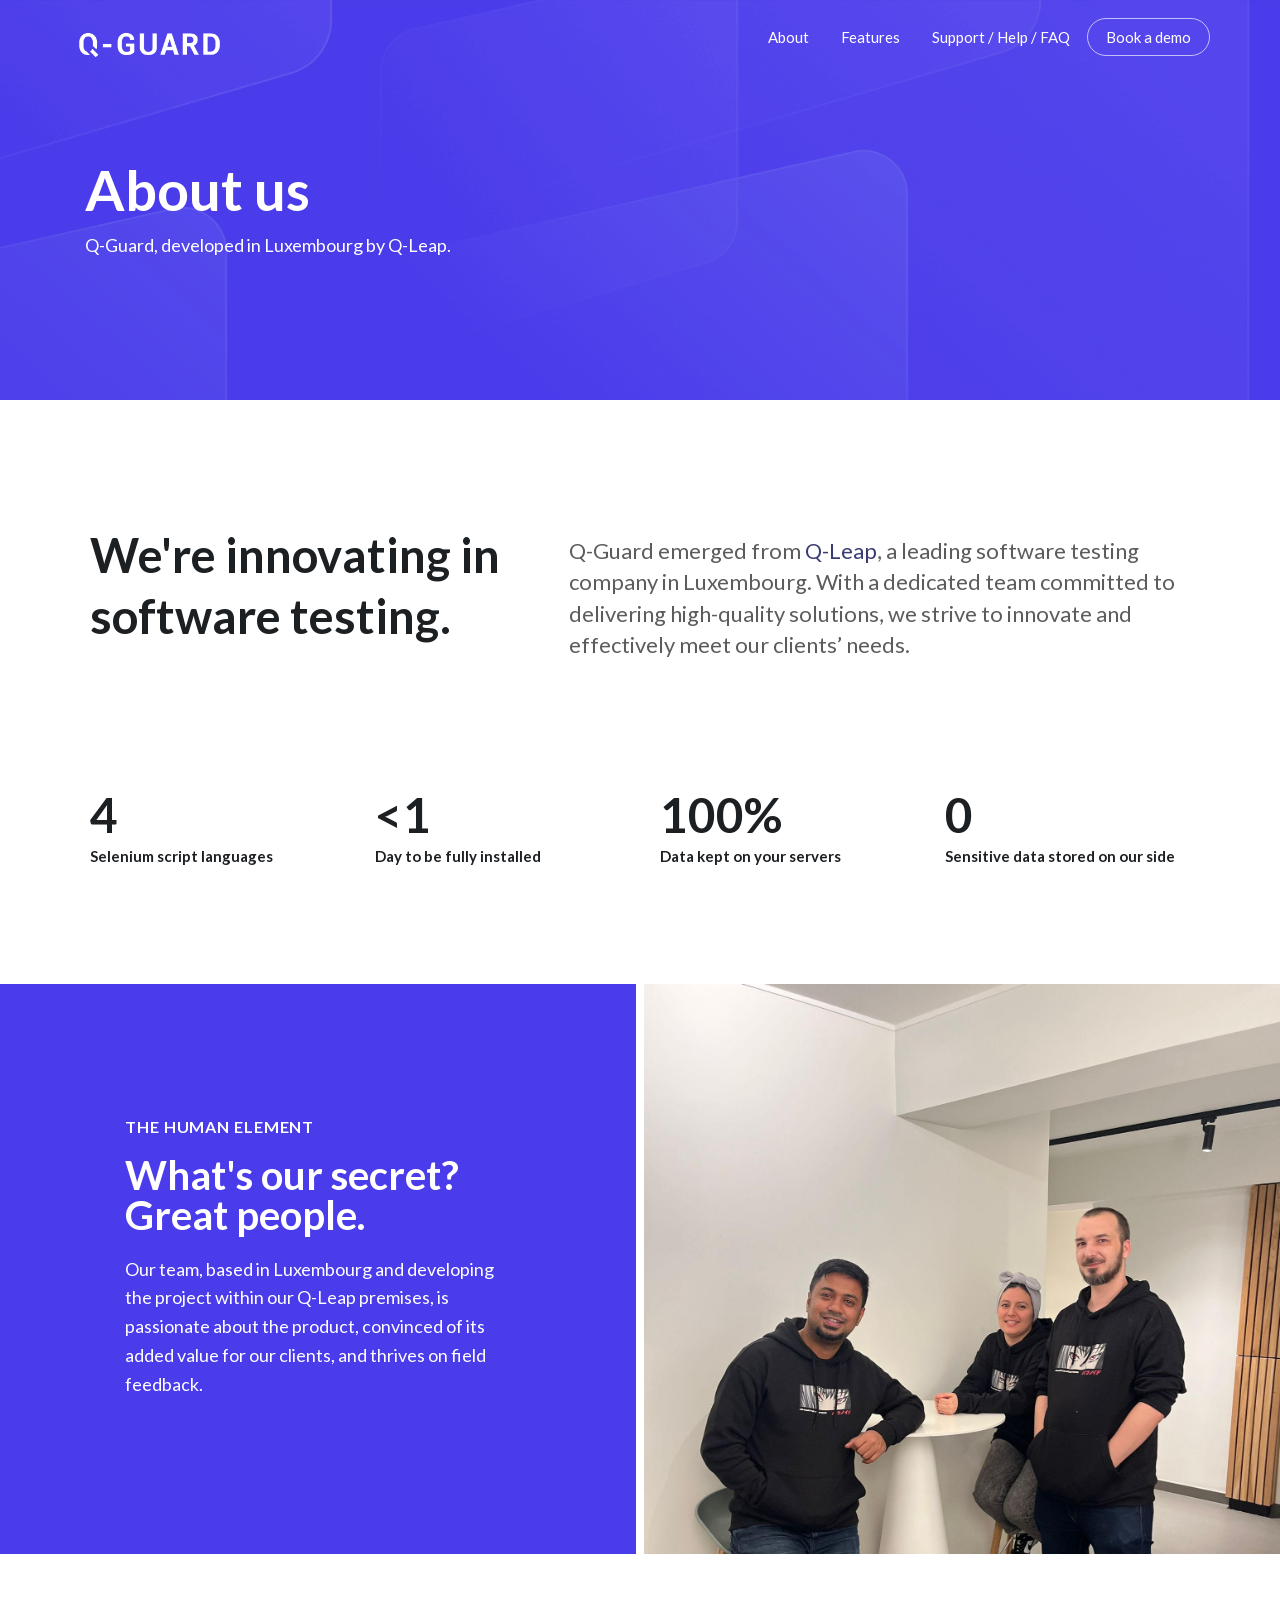
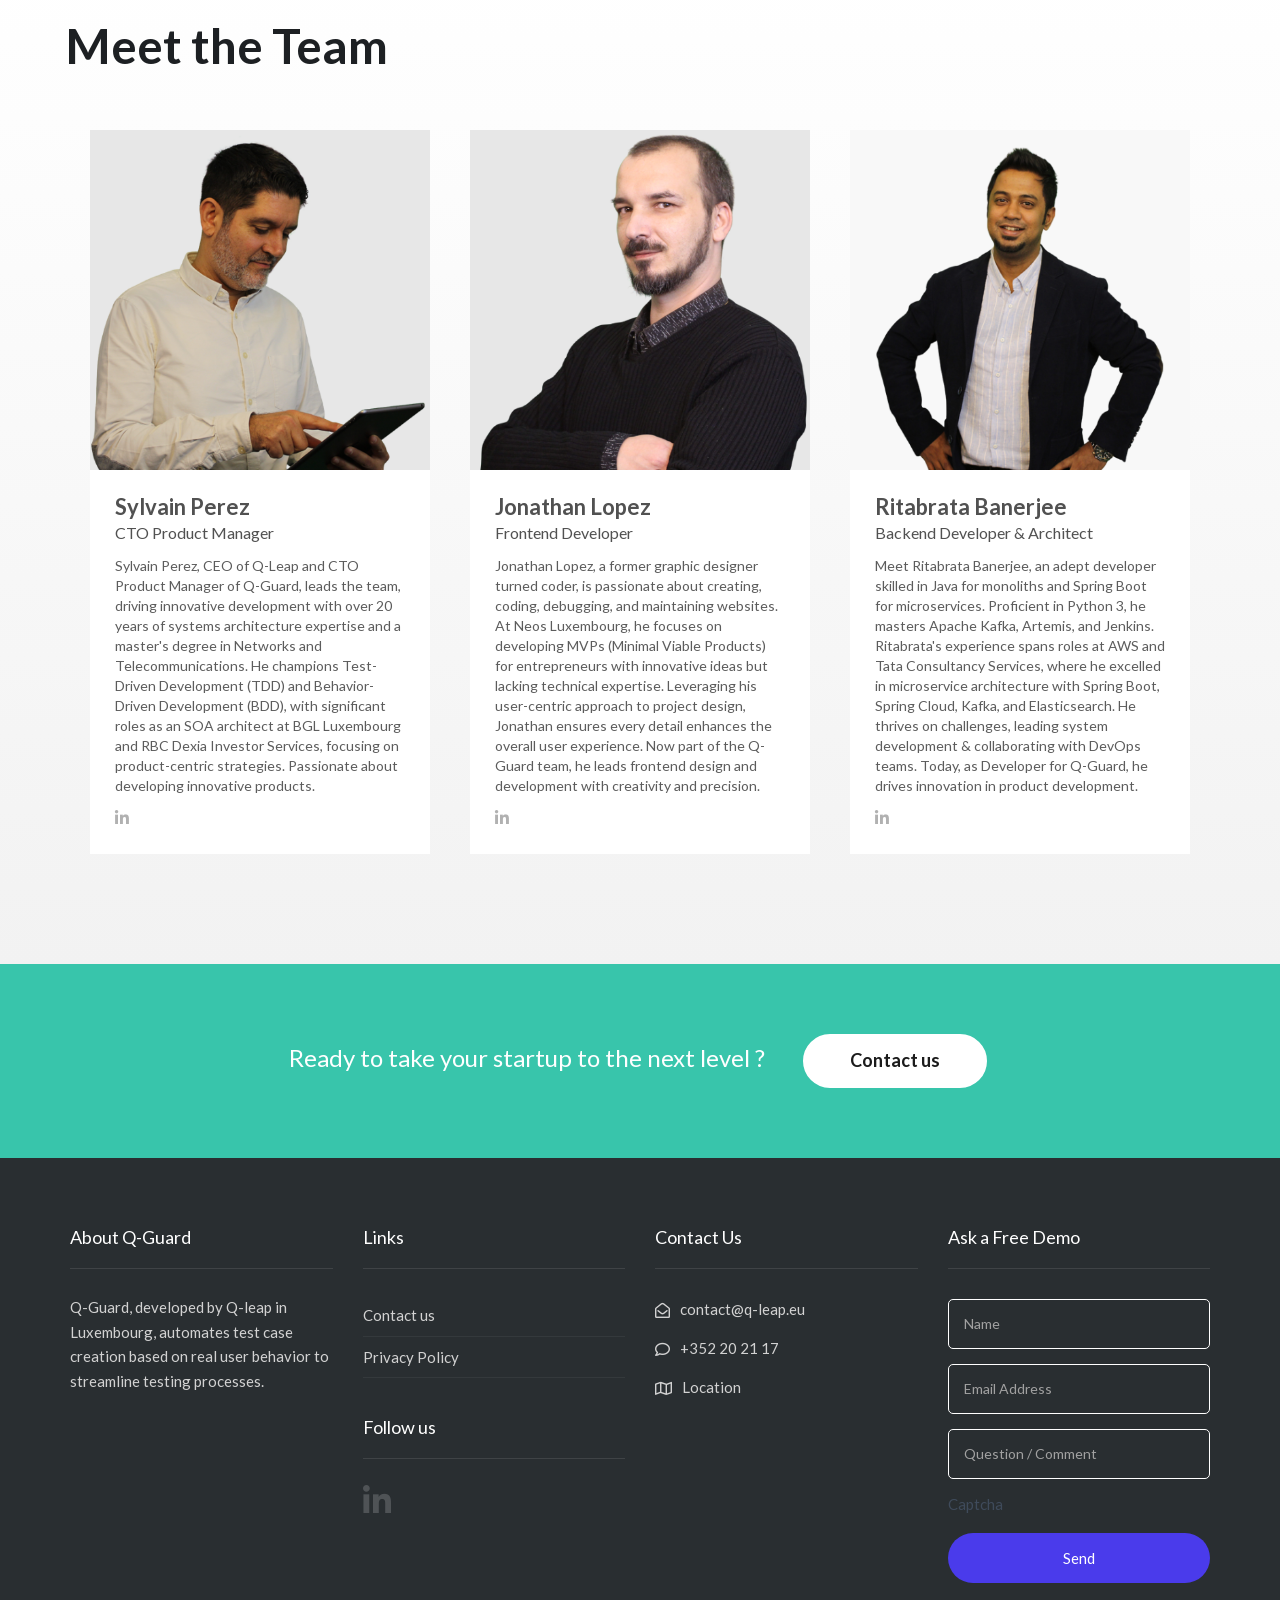
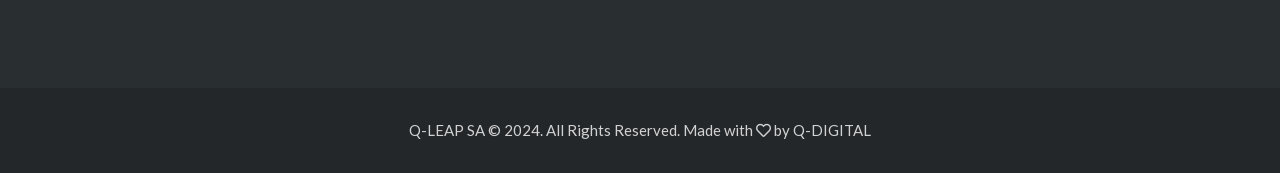
==== commit 88db483d: "Apply the SEO audit fixes to the existing pages - Home: descriptive title, meta and social descripti" ====
--- a/about-us/index.html
+++ b/about-us/index.html
@@ -1,16 +1,16 @@
 <!DOCTYPE html>
-<html lang="fr-FR">
+<html lang="en">
 <head>
 <meta charset="UTF-8" />
 <meta name="viewport" content="width=device-width, initial-scale=1.0" />
-<title>About Q-Guard &#8211; Q-Guard</title>
+<title>About Q-Guard: test automation by Q-Leap</title>
 <meta name="robots" content="noindex, nofollow" />
 <meta name="google-site-verification" content="v4WpWKIWD9j6FqzTJwfpg99kW1VIHUwOTy4-uyuuVHs" />
-<meta name="description" content="About us Q-Guard, developed in Luxembourg by Q-Leap. We&#039;re innovating in software testing. Q-Guard emerged from Q-Leap, a leading software testing company in Luxembourg. With a dedicated team committed to delivering high-quality solutions, we strive to innovate and effectively meet our clients&#039; needs. 100% Customer satisfaction 8 Hours to be fully operational. 100% GDPR compliant…" />
+<meta name="description" content="Q-Guard is developed in Luxembourg by Q-Leap, a software testing company. Meet the team building test automation from real user journeys." />
 <meta property="og:type" content="article" />
 <meta property="og:title" content="About Q-Guard" />
 <meta property="og:url" content="https://q-guard.app/about-us/" />
-<meta property="og:description" content="About us Q-Guard, developed in Luxembourg by Q-Leap. We&rsquo;re innovating in software testing. Q-Guard emerged from Q-Leap, a leading software testing company in Luxembourg. With a dedicated team…" />
+<meta property="og:description" content="Q-Guard is developed in Luxembourg by Q-Leap, a software testing company. Meet the team building test automation from real user journeys." />
 <meta property="article:published_time" content="2020-03-23T18:28:34+00:00" />
 <meta property="article:modified_time" content="2024-07-06T13:39:02+00:00" />
 <meta property="og:site_name" content="Q-Guard " />
@@ -18,7 +18,7 @@
 <meta property="og:image:width" content="605" />
 <meta property="og:image:height" content="806" />
 <meta property="og:image:alt" content="" />
-<meta property="og:locale" content="fr_FR" />
+<meta property="og:locale" content="en_GB" />
 <meta name="twitter:text:title" content="About Q-Guard" />
 <meta name="twitter:image" content="https://q-guard.app/assets/images/unnamed-1-605x806.jpeg" />
 <meta name="twitter:card" content="summary_large_image" />
@@ -27,7 +27,6 @@
 <link rel="icon" href="../assets/images/cropped-Q_01-4-1.png" sizes="192x192" />
 <link rel="apple-touch-icon" href="../assets/images/cropped-Q_01-4-1.png" />
 <link rel="stylesheet" href="../assets/css/main.css" />
-<link rel="stylesheet" href="../assets/css/alternative.css" />
 </head>
 <body class="wp-singular page-template-default page page-id-19250 wp-custom-logo wp-theme-stratusx wp-child-theme-stratusx-child ehf-template-stratusx ehf-stylesheet-stratusx-child elementor-default elementor-kit-19626 elementor-page elementor-page-19250 th-sticky-header">
         <!-- Preloader Start -->
@@ -114,11 +113,11 @@
 			<div class="elementor-widget-wrap elementor-element-populated">
 						<div class="elementor-element elementor-element-2c7ad65 animated-fast elementor-invisible elementor-widget elementor-widget-heading" data-id="2c7ad65" data-element_type="widget" data-e-type="widget" data-settings="{&quot;_animation&quot;:&quot;fadeIn&quot;,&quot;_animation_delay&quot;:300}" data-widget_type="heading.default">
 				<div class="elementor-widget-container">
-					<h2 class="elementor-heading-title elementor-size-default">100% </h2>				</div>
+					<h2 class="elementor-heading-title elementor-size-default">4</h2>				</div>
 				</div>
 				<div class="elementor-element elementor-element-5391f961 elementor-invisible elementor-widget elementor-widget-heading" data-id="5391f961" data-element_type="widget" data-e-type="widget" data-settings="{&quot;_animation&quot;:&quot;fadeIn&quot;}" data-widget_type="heading.default">
 				<div class="elementor-widget-container">
-					<p class="elementor-heading-title elementor-size-default">Customer satisfaction</p>				</div>
+					<p class="elementor-heading-title elementor-size-default">Selenium script languages</p>				</div>
 				</div>
 					</div>
 		</div>
@@ -126,11 +125,11 @@
 			<div class="elementor-widget-wrap elementor-element-populated">
 						<div class="elementor-element elementor-element-47ef3c42 elementor-invisible elementor-widget elementor-widget-heading" data-id="47ef3c42" data-element_type="widget" data-e-type="widget" data-settings="{&quot;_animation&quot;:&quot;fadeIn&quot;,&quot;_animation_delay&quot;:150}" data-widget_type="heading.default">
 				<div class="elementor-widget-container">
-					<h2 class="elementor-heading-title elementor-size-default">8</h2>				</div>
+					<h2 class="elementor-heading-title elementor-size-default">&lt;1</h2>				</div>
 				</div>
 				<div class="elementor-element elementor-element-4cd93a2 elementor-invisible elementor-widget elementor-widget-heading" data-id="4cd93a2" data-element_type="widget" data-e-type="widget" data-settings="{&quot;_animation&quot;:&quot;fadeIn&quot;,&quot;_animation_delay&quot;:150}" data-widget_type="heading.default">
 				<div class="elementor-widget-container">
-					<p class="elementor-heading-title elementor-size-default">Hours to be fully operational.</p>				</div>
+					<p class="elementor-heading-title elementor-size-default">Day to be fully installed</p>				</div>
 				</div>
 					</div>
 		</div>
@@ -142,7 +141,7 @@
 				</div>
 				<div class="elementor-element elementor-element-13a62069 elementor-invisible elementor-widget elementor-widget-heading" data-id="13a62069" data-element_type="widget" data-e-type="widget" data-settings="{&quot;_animation&quot;:&quot;fadeIn&quot;,&quot;_animation_delay&quot;:300}" data-widget_type="heading.default">
 				<div class="elementor-widget-container">
-					<p class="elementor-heading-title elementor-size-default">GDPR compliant</p>				</div>
+					<p class="elementor-heading-title elementor-size-default">Data kept on your servers</p>				</div>
 				</div>
 					</div>
 		</div>
@@ -150,11 +149,11 @@
 			<div class="elementor-widget-wrap elementor-element-populated">
 						<div class="elementor-element elementor-element-39fd6ed4 animated-fast elementor-invisible elementor-widget elementor-widget-heading" data-id="39fd6ed4" data-element_type="widget" data-e-type="widget" data-settings="{&quot;_animation&quot;:&quot;fadeIn&quot;,&quot;_animation_delay&quot;:450}" data-widget_type="heading.default">
 				<div class="elementor-widget-container">
-					<h2 class="elementor-heading-title elementor-size-default">60%</h2>				</div>
+					<h2 class="elementor-heading-title elementor-size-default">0</h2>				</div>
 				</div>
 				<div class="elementor-element elementor-element-6161840d elementor-invisible elementor-widget elementor-widget-heading" data-id="6161840d" data-element_type="widget" data-e-type="widget" data-settings="{&quot;_animation&quot;:&quot;fadeIn&quot;,&quot;_animation_delay&quot;:450}" data-widget_type="heading.default">
 				<div class="elementor-widget-container">
-					<p class="elementor-heading-title elementor-size-default">Reduction in manual test creation</p>				</div>
+					<p class="elementor-heading-title elementor-size-default">Sensitive data stored on our side</p>				</div>
 				</div>
 					</div>
 		</div>
@@ -299,7 +298,7 @@
 		            <span>Ready to take your startup to the next level ?</span>
 		        </div>
                         <div class="th-cta-btn">
-                                    <a class="btn-1 btn th-btn btn-standard-light" href="#">
+                                    <a class="btn-1 btn th-btn btn-standard-light" href="../contact/">
                                                     Contact us                                            </a>
                             </div>
             		</div>
@@ -351,7 +350,7 @@
 			<div class="widget-inner">
 									<h3 class="widget-title">Contact Us</h3>
 								<div class="th-contact-info-widget">
-					<div class='icon-blocks'><div class="icon-block"><p><a target='_blank' href='mailto:contact@q-leap.eu'><i class='fa fa-envelope-open-o'></i><span>contact@q-leap.eu</span></a></p></div><div class="icon-block"><p><a target='_blank' href='tel:00352%20202117'><i class='fa fa-comment-o'></i><span>+352 20 21 17</span></a></p></div><div class="icon-block"><p><a  href='https://www.google.com/maps/dir//q-leap+10+rue+mathias+hardt/data=!4m6!4m5!1m1!4e2!1m2!1m1!1s0x479548d4cf8d75e9:0x4341a8edf8edeca9?sa=X&ved=1t:3061&ictx=111'><i class='fa fa-map-o'></i><span>Location</span></a></p></div></div>				</div>
+					<div class='icon-blocks'><div class="icon-block"><p><a target='_blank' href='mailto:contact@q-leap.eu'><i class='fa fa-envelope-open-o'></i><span>contact@q-leap.eu</span></a></p></div><div class="icon-block"><p><a target='_blank' href='tel:00352%20202117'><i class='fa fa-comment-o'></i><span>+352 20 21 17</span></a></p></div><div class="icon-block"><p><a  href='https://www.google.com/maps/search/?api=1&amp;query=Q-Leap%2C%2010B%20Rue%20des%20M%C3%A9rovingiens%2C%208070%20Bertrange%2C%20Luxembourg'><i class='fa fa-map-o'></i><span>Location</span></a></p></div></div>				</div>
 			</div>
 		</section>
 		                    </div>
--- a/assets/css/main.css
+++ b/assets/css/main.css
@@ -6301,3 +6301,47 @@
   height: 0;
   position: absolute;
 }
+
+/* Homepage hero calls to action (SEO plan, step 2). The WordPress hero button widget
+   (5f16e98) was hidden on every breakpoint; it is shown again with a second button.
+   Side padding matches the hero heading and lead paragraph (60px) so the buttons
+   line up with the text above. */
+.elementor-19273 .elementor-element.elementor-element-5f16e98 > .elementor-widget-container {
+  padding: 0 60px;
+}
+.elementor-19273 .elementor-element.elementor-element-5f16e98 .qg-hero-buttons {
+  display: flex;
+  flex-wrap: wrap;
+  gap: 15px;
+}
+.elementor-19273 .elementor-element.elementor-element-5f16e98 .elementor-button {
+  color: #ffffff;
+}
+.elementor-19273 .elementor-element.elementor-element-5f16e98 .elementor-button.qg-button-secondary {
+  background-color: rgba(255, 255, 255, 0);
+  border-color: #ffffff;
+}
+.elementor-19273 .elementor-element.elementor-element-5f16e98 .elementor-button.qg-button-secondary:hover,
+.elementor-19273 .elementor-element.elementor-element-5f16e98 .elementor-button.qg-button-secondary:focus {
+  background-color: #ffffff;
+  color: #4440DB;
+}
+@media (max-width: 767px) {
+  .elementor-19273 .elementor-element.elementor-element-5f16e98 .elementor-button {
+    padding: 17px 24px;
+    white-space: nowrap;
+  }
+}
+
+/* FAQ semantics (SEO plan, step 8): categories are h2 and questions h3 instead of the
+   original h5 / div. These rules keep the original h5 and div rendering. */
+.elementor-20048 .elementor-heading-title.qg-faq-category {
+  font-size: 22px;
+}
+@media (max-width: 479px) {
+  .elementor-20048 .elementor-heading-title.qg-faq-category { font-size: 20px; }
+}
+.elementor-20048 .elementor-toggle h3.elementor-tab-title {
+  font-size: 14px;
+  color: #5C5C5C;
+}
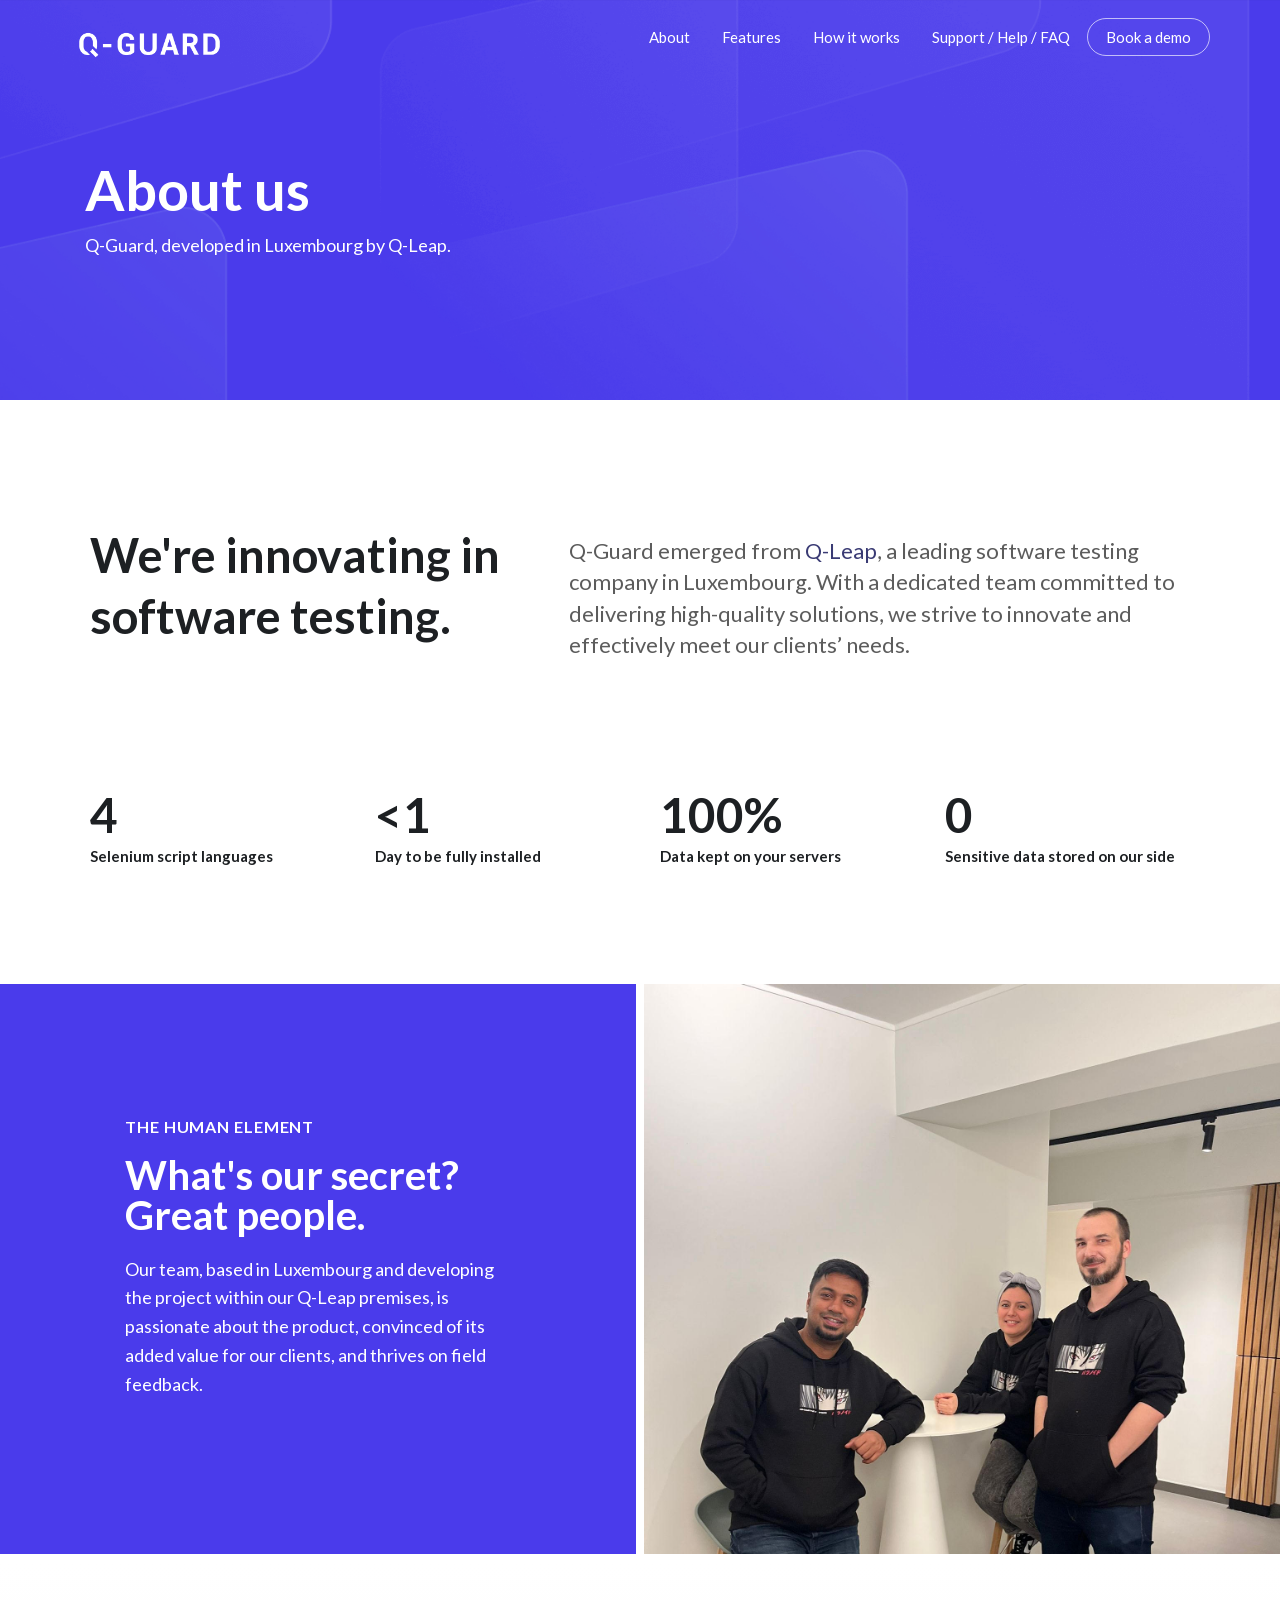
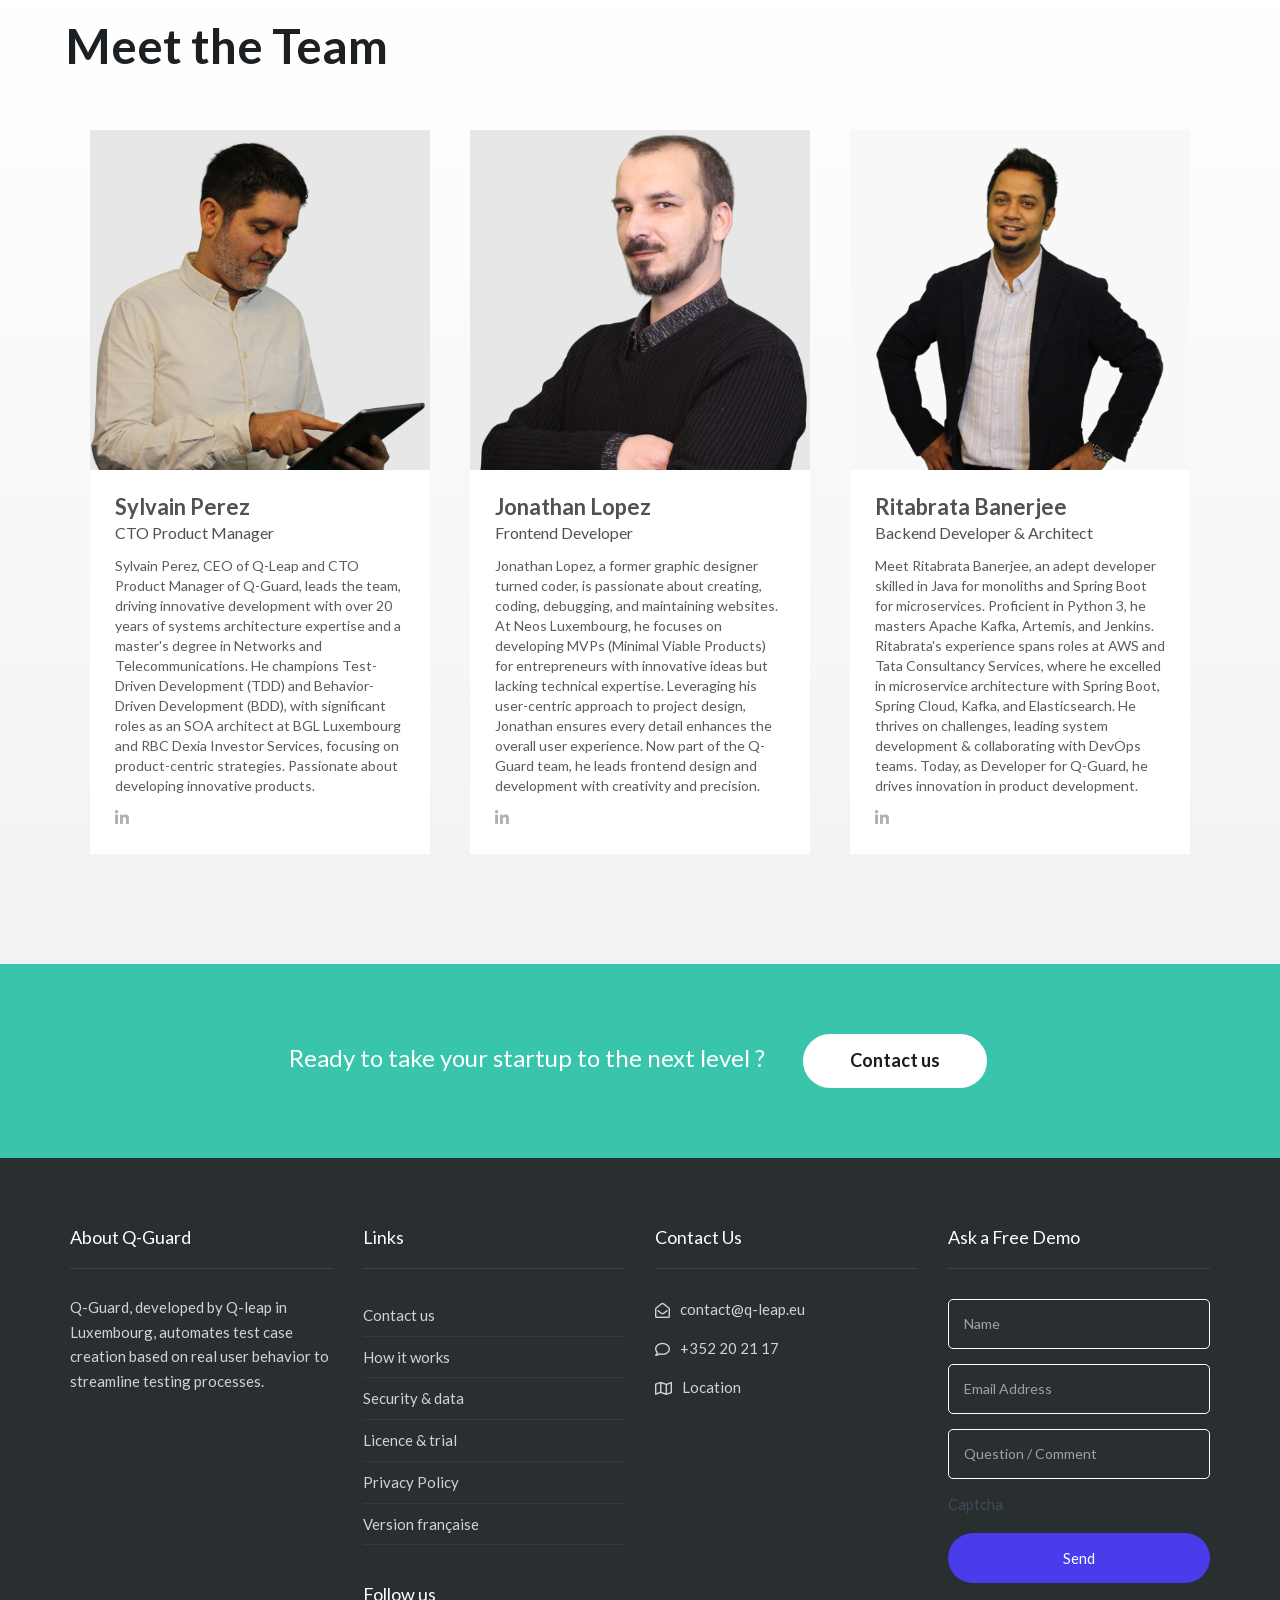
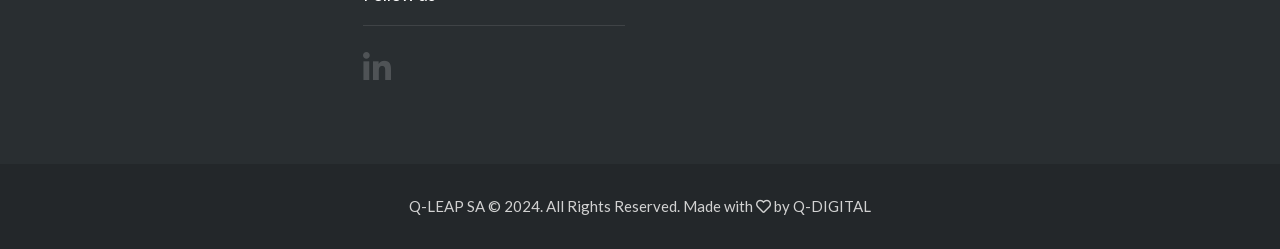
==== commit 7e6df479: "Add the SEO plan pages, structured data and crawl files - New pages built from the Features template" ====
--- a/about-us/index.html
+++ b/about-us/index.html
@@ -27,6 +27,53 @@
 <link rel="icon" href="../assets/images/cropped-Q_01-4-1.png" sizes="192x192" />
 <link rel="apple-touch-icon" href="../assets/images/cropped-Q_01-4-1.png" />
 <link rel="stylesheet" href="../assets/css/main.css" />
+<script type="application/ld+json">
+{
+ "@context": "https://schema.org",
+ "@graph": [
+  {
+   "@type": "Organization",
+   "@id": "https://q-leap.eu/#organization",
+   "name": "Q-Leap SA",
+   "url": "https://q-leap.eu/",
+   "email": "contact@q-leap.eu",
+   "telephone": "+352 20 21 17",
+   "address": {
+    "@type": "PostalAddress",
+    "streetAddress": "10B Rue des Mérovingiens",
+    "postalCode": "8070",
+    "addressLocality": "Bertrange",
+    "addressCountry": "LU"
+   },
+   "sameAs": [
+    "https://www.linkedin.com/company/3037496/",
+    "https://q-bot.eu/"
+   ]
+  },
+  {
+   "@type": "SoftwareApplication",
+   "@id": "https://q-guard.app/#software",
+   "name": "Q-Guard",
+   "url": "https://q-guard.app/",
+   "applicationCategory": "DeveloperApplication",
+   "description": "Q-Guard observes how real users move through a web application, anonymises that data at the source and turns the journeys they repeat into test cases and Selenium scripts in Java, C#, Ruby or Python. Installed on the customer's own servers.",
+   "featureList": [
+    "Test cases generated from real user journeys",
+    "Selenium script export in Java, C#, Ruby and Python",
+    "On-premise installation, data kept on the customer's servers",
+    "Anonymisation at the source",
+    "CI integration"
+   ],
+   "publisher": {
+    "@id": "https://q-leap.eu/#organization"
+   },
+   "sameAs": [
+    "https://chromewebstore.google.com/detail/q-guard-test-runner/aefoifepleogeiicaclpdldfjppdpjbd"
+   ]
+  }
+ ]
+}
+</script>
 </head>
 <body class="wp-singular page-template-default page page-id-19250 wp-custom-logo wp-theme-stratusx wp-child-theme-stratusx-child ehf-template-stratusx ehf-stylesheet-stratusx-child elementor-default elementor-kit-19626 elementor-page elementor-page-19250 th-sticky-header">
         <!-- Preloader Start -->
@@ -55,6 +102,7 @@
         <nav class="collapse navbar-collapse bs-navbar-collapse" role="navigation">
             <ul id="menu-stratus-one-page" class="nav navbar-nav"><li class="menu-item menu-item-type-post_type menu-item-object-page current-menu-item page_item page-item-19250 current_page_item menu-item-20331"><a href="../about-us/" aria-current="page">About</a></li>
 <li class="menu-item menu-item-type-post_type menu-item-object-page menu-item-20210"><a href="../features/">Features</a></li>
+<li class="menu-item menu-item-type-post_type menu-item-object-page"><a href="../how-it-works/">How it works</a></li>
 <li class="menu-item menu-item-type-post_type menu-item-object-page menu-item-20051"><a href="../support-help-faq/">Support / Help / FAQ</a></li>
 <li class="th-accent menu-item menu-item-type-custom menu-item-object-custom menu-item-19161"><a href="https://outlook.office.com/bookwithme/user/879a650824b34d0185ce7d5c9d61e335%40q-leap.eu/meetingtype/09705449-c7ee-4131-b1b9-3e961b18baf2?anonymous">Book a demo</a></li>
 </ul>        </nav>
@@ -335,13 +383,17 @@
 		</div></section>                    </div>
                                                     <div class="footer-area-2 col-md-3 col-sm-6">
                     <section class="widget nav_menu-2 widget_nav_menu"><div class="widget-inner"><h3 class="widget-title">Links</h3><div class="menu-links-container"><ul id="menu-links" class="menu"><li class="menu-item menu-item-type-post_type menu-item-object-page menu-item-20839"><a href="../contact/">Contact us</a></li>
+<li class="menu-item menu-item-type-post_type menu-item-object-page"><a href="../how-it-works/">How it works</a></li>
+<li class="menu-item menu-item-type-post_type menu-item-object-page"><a href="../security-and-data/">Security &amp; data</a></li>
+<li class="menu-item menu-item-type-post_type menu-item-object-page"><a href="../licence-and-trial/">Licence &amp; trial</a></li>
 <li class="menu-item menu-item-type-post_type menu-item-object-page menu-item-privacy-policy menu-item-20838"><a rel="privacy-policy" href="../privacy-policy/">Privacy Policy</a></li>
+<li class="menu-item menu-item-type-custom"><a href="../fr/" hreflang="fr" lang="fr">Version française</a></li>
 </ul></div></div></section>
         		<section class="widget widget-social">
     		<div class="widget-inner">
         		                <h3 class="widget-title">Follow us</h3>
                         			<div class="soc-widget">
-        			<a target=_blank  href='https://www.linkedin.com/company/3037496/'><i class='fa fa-linkedin'></i></a>           			</div>
+        			<a target=_blank rel=noopener aria-label='Q-Leap on LinkedIn' href='https://www.linkedin.com/company/3037496/'><i class='fa fa-linkedin'></i></a>           			</div>
     			</div>
 		</section>
 		                    </div>
@@ -364,19 +416,19 @@
     <label for="field_qy05f8" class="frm_primary_label">Name
         <span class="frm_required"></span>
     </label>
-    <input type="text" id="field_qy05f8" name="item_meta[6]" value=""  placeholder="Name" data-invmsg="Name est non valide" aria-invalid="false"  />
+    <input type="text" id="field_qy05f8" name="item_meta[6]" value=""  placeholder="Name" data-invmsg="Name is invalid" aria-invalid="false"  />
 </div>
 <div id="frm_field_7_container" class="frm_form_field form-field  frm_required_field frm_none_container">
     <label for="field_3asv29" class="frm_primary_label">Email Address
         <span class="frm_required">*</span>
     </label>
-    <input type="text" id="field_3asv29" name="item_meta[7]" value=""  placeholder="Email Address" data-reqmsg="Email Address cannot be blank." aria-required="true" data-invmsg="Email Address est non valide" aria-invalid="false"  />
+    <input type="text" id="field_3asv29" name="item_meta[7]" value=""  placeholder="Email Address" data-reqmsg="Email Address cannot be blank." aria-required="true" data-invmsg="Email Address is invalid" aria-invalid="false"  />
 </div>
 <div id="frm_field_8_container" class="frm_form_field form-field  frm_required_field frm_none_container">
     <label for="field_2ywico" class="frm_primary_label">Question / Comment
         <span class="frm_required">*</span>
     </label>
-    <input type="text" id="field_2ywico" name="item_meta[8]" value=""  placeholder="Question / Comment" data-reqmsg="Question / Comment cannot be blank." aria-required="true" data-invmsg="Question / Comment est non valide" aria-invalid="false"  />
+    <input type="text" id="field_2ywico" name="item_meta[8]" value=""  placeholder="Question / Comment" data-reqmsg="Question / Comment cannot be blank." aria-required="true" data-invmsg="Question / Comment is invalid" aria-invalid="false"  />
 </div>
 <div id="frm_field_54_container" class="frm_form_field form-field  frm_top_container">
 	<span id="field_lclob_label" class="frm_primary_label">Captcha
@@ -392,7 +444,7 @@
 </div>
 			<div id="frm_field_56_container">
 			<label for="field_y2sdc" >
-				Si vous êtes un humain, ne remplissez pas ce champ.			</label>
+				If you are human, leave this field blank.			</label>
 			<input  id="field_y2sdc" type="text" class="frm_form_field form-field frm_verify" name="item_meta[56]" value=""  />
 		</div>
 		<input name="frm_state" type="hidden" value="6TkuA9GDXQXvAI/4TGyPIY0uor/TvdIhtUpYeRNqOxs=" /></div>
--- a/assets/css/main.css
+++ b/assets/css/main.css
@@ -6345,3 +6345,24 @@
   font-size: 14px;
   color: #5C5C5C;
 }
+
+/* Content pages built from the Features template (How it works, Security & data,
+   Licence & trial): service block titles are h2 for the heading outline but keep
+   the h4 rendering of the Features page. */
+.th-service-block-w h2.elementor-icon-box-title {
+  font-size: 25px;
+  margin-bottom: 10px;
+}
+@media (max-width: 479px) {
+  .th-service-block-w h2.elementor-icon-box-title { font-size: 23px; }
+}
+
+/* French homepage: longer words than the English hero heading; hyphenate rather than
+   overflow the narrow mobile column. */
+@media (max-width: 767px) {
+  html[lang="fr"] .elementor-19273 .elementor-element.elementor-element-a999b1a .elementor-heading-title {
+    hyphens: auto;
+    -webkit-hyphens: auto;
+    hyphenate-limit-chars: 10 4 4;
+  }
+}
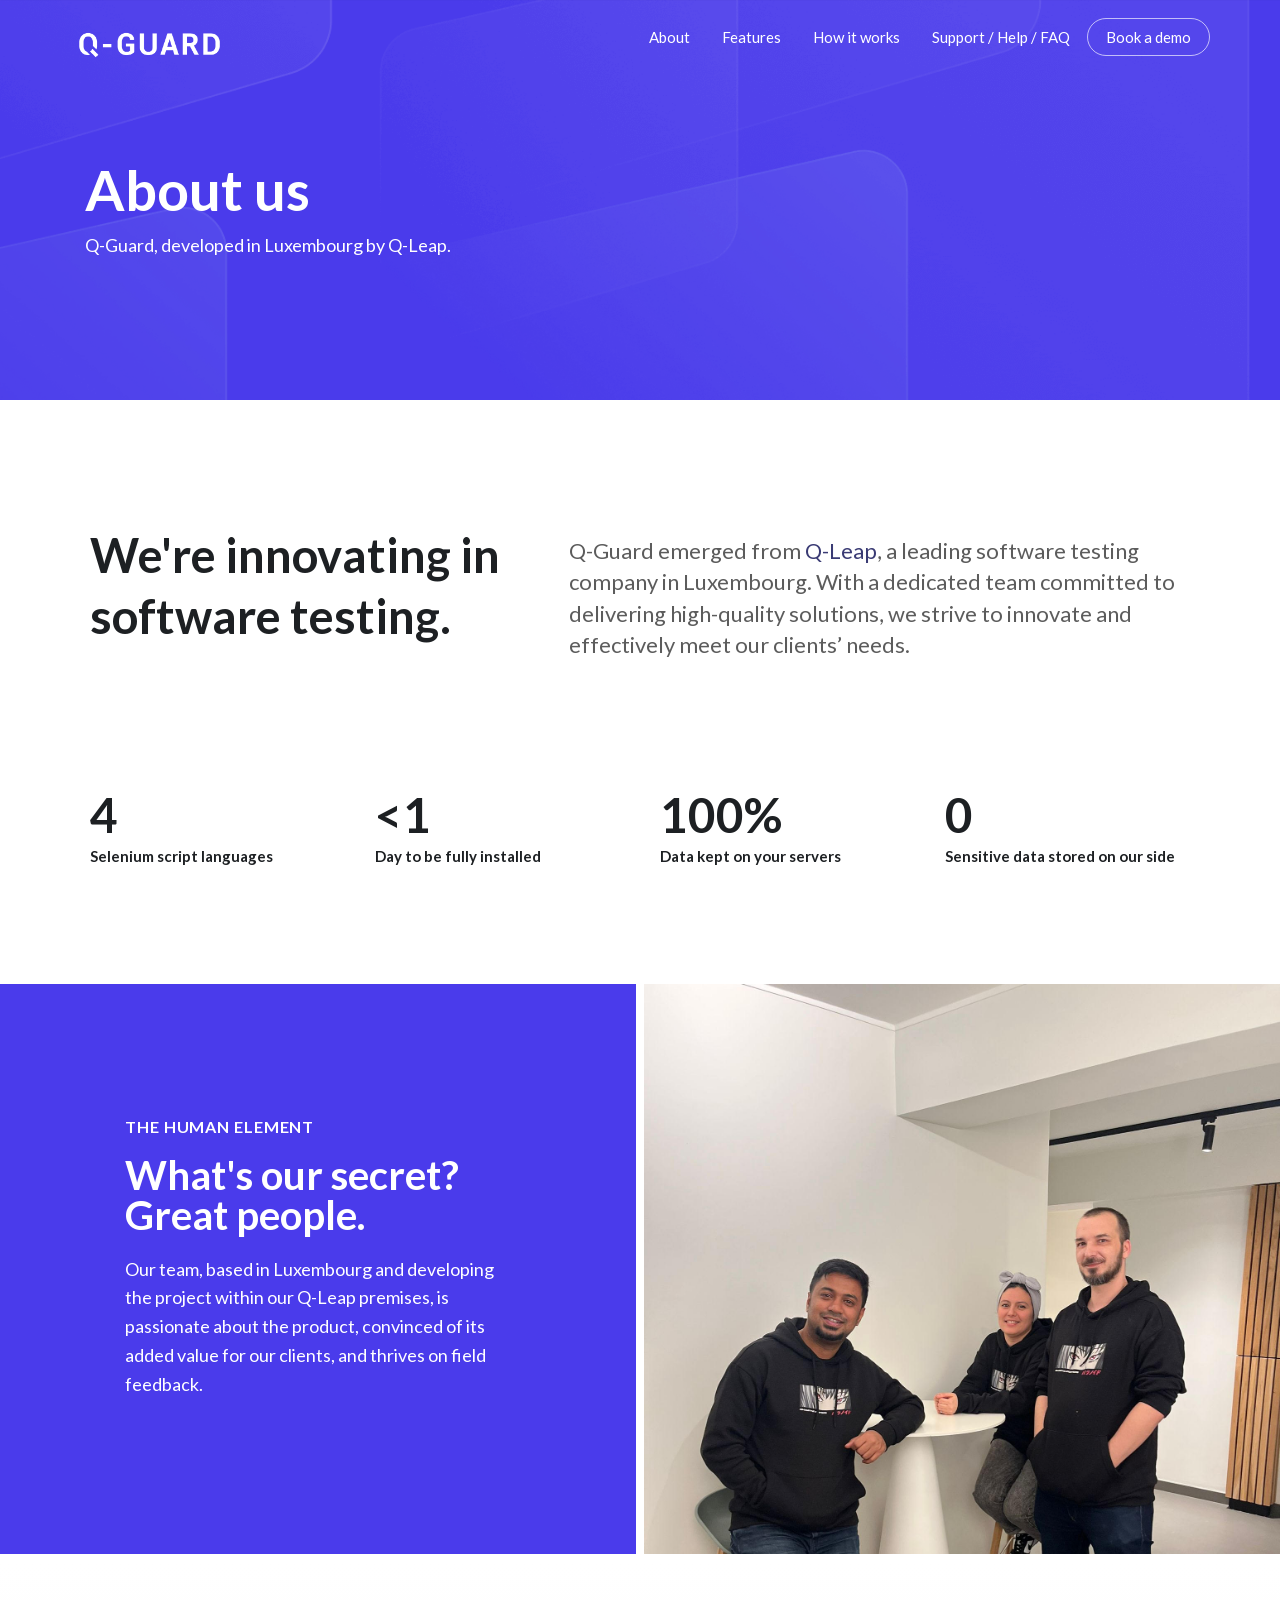
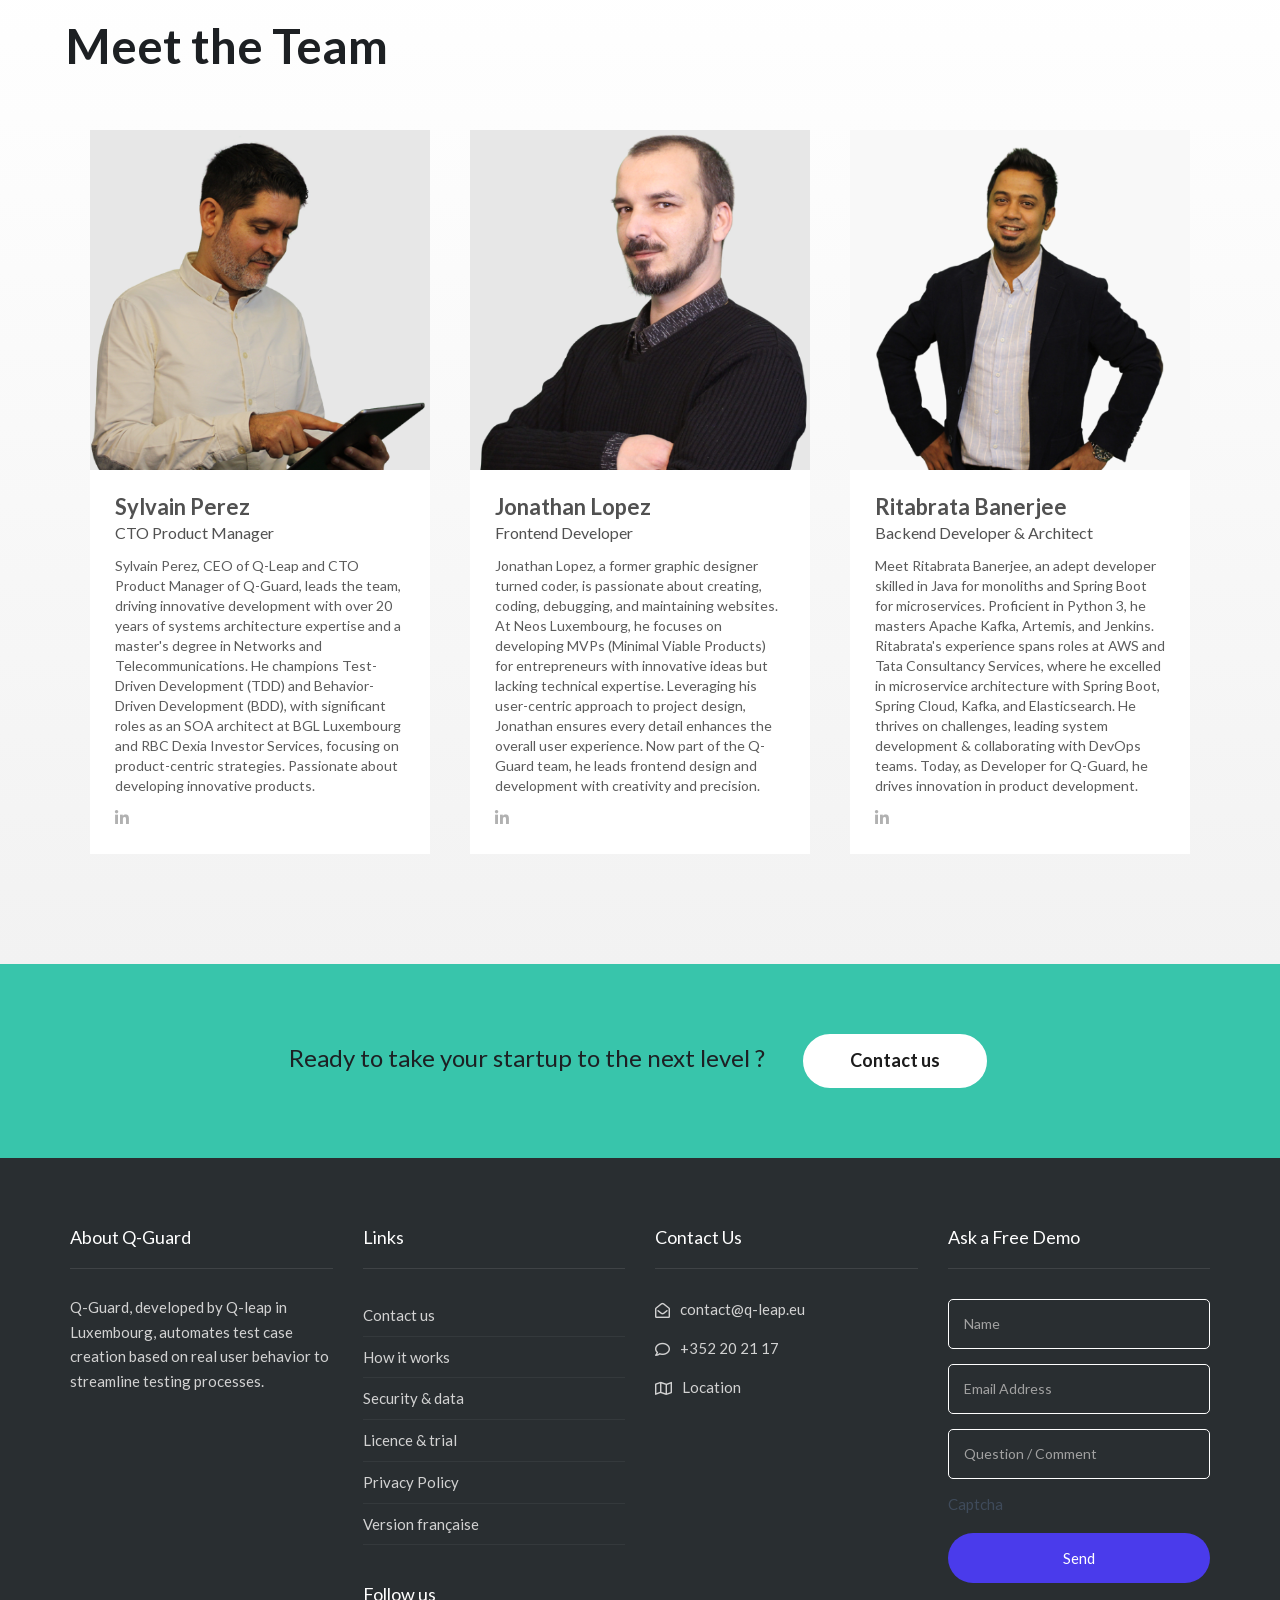
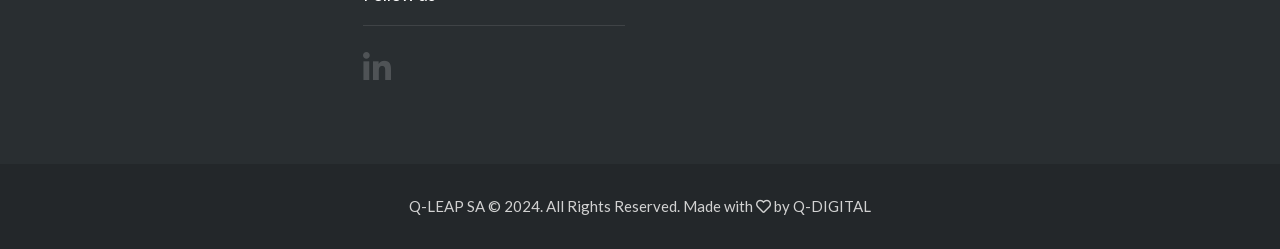
==== commit 84927942: "Align product claims with Alexis's feedback Export languages (no Ruby; Selenium Java/C#/Python/JavaS" ====
--- a/about-us/index.html
+++ b/about-us/index.html
@@ -4,7 +4,7 @@
 <meta charset="UTF-8" />
 <meta name="viewport" content="width=device-width, initial-scale=1.0" />
 <title>About Q-Guard: test automation by Q-Leap</title>
-<meta name="robots" content="noindex, nofollow" />
+<meta name='robots' content='max-image-preview:large' />
 <meta name="google-site-verification" content="v4WpWKIWD9j6FqzTJwfpg99kW1VIHUwOTy4-uyuuVHs" />
 <meta name="description" content="Q-Guard is developed in Luxembourg by Q-Leap, a software testing company. Meet the team building test automation from real user journeys." />
 <meta property="og:type" content="article" />
@@ -56,13 +56,12 @@
    "name": "Q-Guard",
    "url": "https://q-guard.app/",
    "applicationCategory": "DeveloperApplication",
-   "description": "Q-Guard observes how real users move through a web application, anonymises that data at the source and turns the journeys they repeat into test cases and Selenium scripts in Java, C#, Ruby or Python. Installed on the customer's own servers.",
+   "description": "Q-Guard observes how real users move through a web application and turns the journeys they repeat into test cases and test scripts for Selenium (Java, C#, Python, JavaScript), Robot Framework or Playwright (TypeScript). Installed on the customer's own servers.",
    "featureList": [
     "Test cases generated from real user journeys",
-    "Selenium script export in Java, C#, Ruby and Python",
+    "Test script export: Selenium (Java, C#, Python, JavaScript), Robot Framework, Playwright (TypeScript)",
     "On-premise installation, data kept on the customer's servers",
-    "Anonymisation at the source",
-    "CI integration"
+    "Password masking, optional anonymisation of user input"
    ],
    "publisher": {
     "@id": "https://q-leap.eu/#organization"
@@ -408,7 +407,10 @@
 		                    </div>
                                                      <div class="footer-area-4 col-md-3 col-sm-6">
                     <section class="widget frm_show_form-9 widget_frm_show_form"><div class="widget-inner"><div class="frm_form_widget"><h3 class="widget-title">Ask a Free Demo </h3><div class="frm_forms  with_frm_style frm_style_formidable-style" id="frm_form_2_container" >
-<form enctype="multipart/form-data" method="post" class="frm-show-form " id="form_2ssykv" >
+<form enctype="multipart/form-data" method="post" class="frm-show-form " id="form_2ssykv" data-endpoint="https://formsubmit.co/ajax/contact@q-leap.eu" >
+<input type="hidden" name="_subject" value="Q-Guard website: demo request" />
+<input type="hidden" name="_captcha" value="false" />
+<input type="hidden" name="_template" value="table" />
 <div class="frm_form_fields ">
 <fieldset>
 <div class="frm_fields_container">
--- a/assets/css/main.css
+++ b/assets/css/main.css
@@ -4897,7 +4897,7 @@
  * Released under the MIT License
  *
  * Released on: November 21, 2022
- */.elementor-19250 .elementor-element.elementor-element-644f92d0:not(.elementor-motion-effects-element-type-background){background-color:transparent;background-image:linear-gradient(133deg, var( --e-global-color-primary ) 0%, var( --e-global-color-primary ) 100%);}.elementor-19250 .elementor-element.elementor-element-644f92d0 > .elementor-background-overlay{background-image:url("../images/333d1-bg-hero-v4.png");background-position:center center;background-size:cover;opacity:1;transition:background 0.3s, border-radius 0.3s, opacity 0.3s;}.elementor-19250 .elementor-element.elementor-element-644f92d0 > .elementor-container{min-height:400px;}.elementor-19250 .elementor-element.elementor-element-644f92d0{transition:background 0.3s, border 0.3s, border-radius 0.3s, box-shadow 0.3s;}.elementor-19250 .elementor-element.elementor-element-ce6cae2 > .elementor-widget-container{padding:30px 50px 0px 0px;}.elementor-19250 .elementor-element.elementor-element-ce6cae2 .th-header-wrap{margin:0 auto;}.elementor-19250 .elementor-element.elementor-element-ce6cae2 .th-header-wrap .elementor-icon-box-wrapper{text-align:left;}.elementor-19250 .elementor-element.elementor-element-ce6cae2 .elementor-icon-box-content .elementor-icon-box-title{color:#ffffff;}.elementor-19250 .elementor-element.elementor-element-ce6cae2 .elementor-icon-box-content .elementor-icon-box-description{color:#ffffff;}.elementor-19250 .elementor-element.elementor-element-ce6cae2 .elementor-icon-box-content .elementor-icon-box-description a{color:#ffffff;}.elementor-19250 .elementor-element.elementor-element-6a1841c1{padding:105px 0px 50px 0px;}.elementor-19250 .elementor-element.elementor-element-766f1562 .elementor-heading-title{font-size:47px;font-weight:700;line-height:1.3em;color:#1d2023;}.elementor-19250 .elementor-element.elementor-element-24bb82ad{padding:30px 0px 100px 0px;}.elementor-19250 .elementor-element.elementor-element-79144425 > .elementor-widget-wrap > .elementor-widget:not(.elementor-widget__width-auto):not(.elementor-widget__width-initial):not(:last-child):not(.elementor-absolute){margin-block-end:10px;}.elementor-19250 .elementor-element.elementor-element-2c7ad65 .elementor-heading-title{font-size:48px;font-weight:bold;color:#1d2023;}.elementor-19250 .elementor-element.elementor-element-5391f961 .elementor-heading-title{font-weight:bold;color:#1d2023;}.elementor-19250 .elementor-element.elementor-element-7c62be5c > .elementor-widget-wrap > .elementor-widget:not(.elementor-widget__width-auto):not(.elementor-widget__width-initial):not(:last-child):not(.elementor-absolute){margin-block-end:10px;}.elementor-19250 .elementor-element.elementor-element-47ef3c42 .elementor-heading-title{font-size:48px;font-weight:bold;color:#1d2023;}.elementor-19250 .elementor-element.elementor-element-4cd93a2 .elementor-heading-title{font-weight:bold;color:#1d2023;}.elementor-19250 .elementor-element.elementor-element-5c4a6742 > .elementor-widget-wrap > .elementor-widget:not(.elementor-widget__width-auto):not(.elementor-widget__width-initial):not(:last-child):not(.elementor-absolute){margin-block-end:10px;}.elementor-19250 .elementor-element.elementor-element-1aa482af .elementor-heading-title{font-size:48px;font-weight:bold;color:#1d2023;}.elementor-19250 .elementor-element.elementor-element-13a62069 .elementor-heading-title{font-weight:bold;color:#1d2023;}.elementor-19250 .elementor-element.elementor-element-7e6f21dd > .elementor-widget-wrap > .elementor-widget:not(.elementor-widget__width-auto):not(.elementor-widget__width-initial):not(:last-child):not(.elementor-absolute){margin-block-end:10px;}.elementor-19250 .elementor-element.elementor-element-39fd6ed4 .elementor-heading-title{font-size:48px;font-weight:bold;color:#1d2023;}.elementor-19250 .elementor-element.elementor-element-6161840d .elementor-heading-title{font-weight:bold;color:#1d2023;}.elementor-19250 .elementor-element.elementor-element-2e117218{transition:background 0.3s, border 0.3s, border-radius 0.3s, box-shadow 0.3s;}.elementor-19250 .elementor-element.elementor-element-2e117218 > .elementor-background-overlay{transition:background 0.3s, border-radius 0.3s, opacity 0.3s;}.elementor-19250 .elementor-element.elementor-element-7037059c:not(.elementor-motion-effects-element-type-background) > .elementor-widget-wrap{background-color:transparent;background-image:linear-gradient(150deg, var( --e-global-color-primary ) 11%, var( --e-global-color-primary ) 100%);}.elementor-19250 .elementor-element.elementor-element-7037059c.elementor-column.elementor-element[data-element_type="column"] > .elementor-widget-wrap.elementor-element-populated{align-content:center;align-items:center;}.elementor-19250 .elementor-element.elementor-element-7037059c > .elementor-element-populated >  .elementor-background-overlay{opacity:0.5;}.elementor-19250 .elementor-element.elementor-element-7037059c > .elementor-element-populated{border-style:solid;border-width:0px 4px 8px 0px;border-color:#FFFFFF;transition:background 0.3s, border 0.3s, border-radius 0.3s, box-shadow 0.3s;padding:125px 125px 125px 125px;}.elementor-19250 .elementor-element.elementor-element-7037059c > .elementor-element-populated > .elementor-background-overlay{transition:background 0.3s, border-radius 0.3s, opacity 0.3s;}.elementor-19250 .elementor-element.elementor-element-19d717bd .elementor-heading-title{font-size:16px;font-weight:700;text-transform:uppercase;letter-spacing:0.9px;color:#ffffff;}.elementor-19250 .elementor-element.elementor-element-cb98b00 .elementor-heading-title{font-size:40px;font-weight:700;color:#ffffff;}.elementor-19250 .elementor-element.elementor-element-7d1f54f5 .elementor-heading-title{font-size:18px;line-height:1.6em;color:#ffffff;}.elementor-19250 .elementor-element.elementor-element-732fc64c .elementor-button{background-color:rgba(255,255,255,0);font-size:16px;font-weight:700;text-transform:uppercase;text-decoration:none;letter-spacing:1px;fill:#ffffff;color:#ffffff;border-style:solid;border-width:2px 2px 2px 2px;border-color:#ffffff;border-radius:50px 50px 50px 50px;padding:16px 34px 16px 34px;}.elementor-19250 .elementor-element.elementor-element-732fc64c .elementor-button:hover, .elementor-19250 .elementor-element.elementor-element-732fc64c .elementor-button:focus{background-color:#ffffff;color:#1d2023;}.elementor-19250 .elementor-element.elementor-element-732fc64c > .elementor-widget-container{margin:20px 0px 0px 0px;}.elementor-19250 .elementor-element.elementor-element-732fc64c .elementor-button:hover svg, .elementor-19250 .elementor-element.elementor-element-732fc64c .elementor-button:focus svg{fill:#1d2023;}.elementor-19250 .elementor-element.elementor-element-32ea0bcc:not(.elementor-motion-effects-element-type-background) > .elementor-widget-wrap{background-color:#d6d6d6;background-image:url("../images/unnamed-1.jpeg");background-size:cover;}.elementor-19250 .elementor-element.elementor-element-32ea0bcc.elementor-column.elementor-element[data-element_type="column"] > .elementor-widget-wrap.elementor-element-populated{align-content:center;align-items:center;}.elementor-19250 .elementor-element.elementor-element-32ea0bcc > .elementor-element-populated{border-style:solid;border-width:0px 0px 8px 4px;border-color:#ffffff;transition:background 0.3s, border 0.3s, border-radius 0.3s, box-shadow 0.3s;}.elementor-19250 .elementor-element.elementor-element-32ea0bcc > .elementor-element-populated > .elementor-background-overlay{transition:background 0.3s, border-radius 0.3s, opacity 0.3s;}.elementor-19250 .elementor-element.elementor-element-3afc48b5{--spacer-size:550px;}.elementor-19250 .elementor-element.elementor-element-56ce722e:not(.elementor-motion-effects-element-type-background){background-color:transparent;background-image:linear-gradient(180deg, rgba(44, 14, 254, 0.06) 80%, #ffffff 80%);}.elementor-19250 .elementor-element.elementor-element-56ce722e > .elementor-container{max-width:1500px;}.elementor-19250 .elementor-element.elementor-element-56ce722e{transition:background 0.3s, border 0.3s, border-radius 0.3s, box-shadow 0.3s;padding:90px 0px 60px 0px;}.elementor-19250 .elementor-element.elementor-element-56ce722e > .elementor-background-overlay{transition:background 0.3s, border-radius 0.3s, opacity 0.3s;}.elementor-19250 .elementor-element.elementor-element-7172f4dd:not(.elementor-motion-effects-element-type-background){background-color:#ffffff;}.elementor-19250 .elementor-element.elementor-element-7172f4dd > .elementor-container{max-width:1150px;}.elementor-19250 .elementor-element.elementor-element-7172f4dd{transition:background 0.3s, border 0.3s, border-radius 0.3s, box-shadow 0.3s;padding:0px 0px 0px 0px;}.elementor-19250 .elementor-element.elementor-element-7172f4dd > .elementor-background-overlay{transition:background 0.3s, border-radius 0.3s, opacity 0.3s;}.elementor-19250 .elementor-element.elementor-element-275bd45d > .elementor-container{max-width:1160px;}.elementor-19250 .elementor-element.elementor-element-275bd45d{padding:35px 0px 20px 0px;}.elementor-19250 .elementor-element.elementor-element-222f9775 > .elementor-container{max-width:1160px;}.elementor-19250 .elementor-element.elementor-element-222f9775{padding:20px 0px 130px 0px;}.elementor-19250 .elementor-element.elementor-element-ffed542:not(.elementor-motion-effects-element-type-background){background-color:transparent;background-image:linear-gradient(150deg, #2C0EFE 0%, #8B24FC 100%);}.elementor-19250 .elementor-element.elementor-element-ffed542 > .elementor-container{max-width:1260px;}.elementor-19250 .elementor-element.elementor-element-ffed542 > .elementor-background-overlay{background-position:center center;background-size:auto;opacity:0.5;transition:background 0.3s, border-radius 0.3s, opacity 0.3s;}.elementor-19250 .elementor-element.elementor-element-ffed542{transition:background 0.3s, border 0.3s, border-radius 0.3s, box-shadow 0.3s;padding:95px 0px 105px 0px;}.elementor-19250 .elementor-element.elementor-element-3065fea7:not(.elementor-motion-effects-element-type-background){background-color:transparent;background-image:linear-gradient(180deg, #FFFFFF 0%, #F2F2F2 100%);}.elementor-19250 .elementor-element.elementor-element-3065fea7 > .elementor-container{max-width:1200px;}.elementor-19250 .elementor-element.elementor-element-3065fea7{transition:background 0.3s, border 0.3s, border-radius 0.3s, box-shadow 0.3s;padding:60px 0px 0px 0px;}.elementor-19250 .elementor-element.elementor-element-3065fea7 > .elementor-background-overlay{transition:background 0.3s, border-radius 0.3s, opacity 0.3s;}.elementor-19250 .elementor-element.elementor-element-95cf2ff > .elementor-widget-container{margin:0px 0px 20px 26px;}.elementor-19250 .elementor-element.elementor-element-95cf2ff .elementor-heading-title{font-size:48px;font-weight:700;color:#1d2023;}.elementor-19250 .elementor-element.elementor-element-13f1f306 > .elementor-container{max-width:1300px;}.elementor-19250 .elementor-element.elementor-element-5d2a02ac.elementor-column.elementor-element[data-element_type="column"] > .elementor-widget-wrap.elementor-element-populated{align-content:center;align-items:center;}.elementor-19250 .elementor-element.elementor-element-5d2a02ac > .elementor-element-populated{transition:background 0.3s, border 0.3s, border-radius 0.3s, box-shadow 0.3s;}.elementor-19250 .elementor-element.elementor-element-5d2a02ac > .elementor-element-populated > .elementor-background-overlay{transition:background 0.3s, border-radius 0.3s, opacity 0.3s;}.elementor-19250 .elementor-element.elementor-element-65899e5 .th-team-member-content{background-color:#ffffff;}.elementor-19250 .elementor-element.elementor-element-65899e5 .th-team-member{background:none;}.elementor-19250 .elementor-element.elementor-element-4ce39ca1 .th-team-member-content{background-color:#ffffff;}.elementor-19250 .elementor-element.elementor-element-4ce39ca1 .th-team-member{background:none;}.elementor-19250 .elementor-element.elementor-element-497a7e25 .th-team-member-content{background-color:#ffffff;}.elementor-19250 .elementor-element.elementor-element-497a7e25 .th-team-member{background:none;}.elementor-19250 .elementor-element.elementor-element-438ac05b{--spacer-size:90px;}.elementor-19250 .elementor-element.elementor-element-f632caf:not(.elementor-motion-effects-element-type-background){background-color:transparent;background-image:linear-gradient(130deg, var( --e-global-color-d415a4e ) 26%, var( --e-global-color-d415a4e ) 100%);}.elementor-19250 .elementor-element.elementor-element-f632caf{transition:background 0.3s, border 0.3s, border-radius 0.3s, box-shadow 0.3s;}.elementor-19250 .elementor-element.elementor-element-f632caf > .elementor-background-overlay{transition:background 0.3s, border-radius 0.3s, opacity 0.3s;}.elementor-19250 .elementor-element.elementor-element-1cd9212{--spacer-size:25px;}.elementor-19250 .elementor-element.elementor-element-04de54c .th-cta-text span{color:#ffffff;}.elementor-19250 .elementor-element.elementor-element-e3f221f{--spacer-size:20px;}body.elementor-page-19250 h1.entry-title{margin-top:1px;}body.elementor-page-19250{--page-title-display:none}@media(min-width:768px){.elementor-19250 .elementor-element.elementor-element-1f75f866{width:42%;}.elementor-19250 .elementor-element.elementor-element-114f52b0{width:58%;}}@media(max-width:1024px){.elementor-19250 .elementor-element.elementor-element-644f92d0 > .elementor-container{min-height:400px;}.elementor-19250 .elementor-element.elementor-element-6a1841c1{padding:90px 0px 30px 0px;}.elementor-19250 .elementor-element.elementor-element-766f1562 .elementor-heading-title{font-size:44px;}.elementor-19250 .elementor-element.elementor-element-7037059c > .elementor-element-populated{padding:75px 75px 75px 75px;}.elementor-19250 .elementor-element.elementor-element-cb98b00 .elementor-heading-title{font-size:38px;}.elementor-19250 .elementor-element.elementor-element-732fc64c .elementor-button{padding:15px 29px 15px 29px;}.elementor-19250 .elementor-element.elementor-element-56ce722e{padding:80px 0px 100px 0px;}.elementor-19250 .elementor-element.elementor-element-7172f4dd{padding:0px 5px 0px 5px;}.elementor-19250 .elementor-element.elementor-element-275bd45d{padding:45px 5px 5px 5px;}.elementor-19250 .elementor-element.elementor-element-222f9775{padding:5px 5px 120px 5px;}.elementor-19250 .elementor-element.elementor-element-95cf2ff > .elementor-widget-container{margin:0px 13px 20px 13px;}.elementor-19250 .elementor-element.elementor-element-95cf2ff .elementor-heading-title{font-size:44px;}.elementor-19250 .elementor-element.elementor-element-5d2a02ac > .elementor-element-populated{padding:0px 5px 0px 5px;}.elementor-19250 .elementor-element.elementor-element-5ddd1841 > .elementor-element-populated{padding:0px 5px 0px 5px;}.elementor-19250 .elementor-element.elementor-element-73e0a5c1 > .elementor-element-populated{padding:0px 5px 0px 5px;}}@media(max-width:767px){.elementor-19250 .elementor-element.elementor-element-644f92d0 > .elementor-container{min-height:300px;}.elementor-19250 .elementor-element.elementor-element-6a1841c1{padding:80px 0px 0px 0px;}.elementor-19250 .elementor-element.elementor-element-1f75f866 > .elementor-element-populated{padding:10px 10px 15px 20px;}.elementor-19250 .elementor-element.elementor-element-766f1562 .elementor-heading-title{font-size:34px;}.elementor-19250 .elementor-element.elementor-element-2c7ad65 .elementor-heading-title{font-size:42px;}.elementor-19250 .elementor-element.elementor-element-47ef3c42 .elementor-heading-title{font-size:42px;}.elementor-19250 .elementor-element.elementor-element-1aa482af .elementor-heading-title{font-size:42px;}.elementor-19250 .elementor-element.elementor-element-39fd6ed4 .elementor-heading-title{font-size:42px;}.elementor-19250 .elementor-element.elementor-element-7037059c > .elementor-element-populated{border-width:0px 0px 0px 0px;padding:85px 45px 85px 45px;}.elementor-19250 .elementor-element.elementor-element-cb98b00 .elementor-heading-title{font-size:36px;}.elementor-19250 .elementor-element.elementor-element-32ea0bcc > .elementor-element-populated{border-width:0px 0px 0px 0px;}.elementor-19250 .elementor-element.elementor-element-3afc48b5{--spacer-size:300px;}.elementor-19250 .elementor-element.elementor-element-56ce722e{padding:80px 0px 60px 0px;}.elementor-19250 .elementor-element.elementor-element-7172f4dd{padding:50px 0px 0px 0px;}.elementor-19250 .elementor-element.elementor-element-275bd45d{padding:40px 0px 5px 0px;}.elementor-19250 .elementor-element.elementor-element-222f9775{padding:5px 0px 100px 0px;}.elementor-19250 .elementor-element.elementor-element-95cf2ff .elementor-heading-title{font-size:40px;}.elementor-19250 .elementor-element.elementor-element-5d2a02ac > .elementor-element-populated{padding:0px 0px 0px 0px;}.elementor-19250 .elementor-element.elementor-element-5ddd1841 > .elementor-element-populated{padding:0px 0px 40px 0px;}.elementor-19250 .elementor-element.elementor-element-73e0a5c1 > .elementor-element-populated{padding:0px 0px 40px 0px;}}
+ */.elementor-19250 .elementor-element.elementor-element-644f92d0:not(.elementor-motion-effects-element-type-background){background-color:transparent;background-image:linear-gradient(133deg, var( --e-global-color-primary ) 0%, var( --e-global-color-primary ) 100%);}.elementor-19250 .elementor-element.elementor-element-644f92d0 > .elementor-background-overlay{background-image:url("../images/333d1-bg-hero-v4.png");background-position:center center;background-size:cover;opacity:1;transition:background 0.3s, border-radius 0.3s, opacity 0.3s;}.elementor-19250 .elementor-element.elementor-element-644f92d0 > .elementor-container{min-height:400px;}.elementor-19250 .elementor-element.elementor-element-644f92d0{transition:background 0.3s, border 0.3s, border-radius 0.3s, box-shadow 0.3s;}.elementor-19250 .elementor-element.elementor-element-ce6cae2 > .elementor-widget-container{padding:30px 50px 0px 0px;}.elementor-19250 .elementor-element.elementor-element-ce6cae2 .th-header-wrap{margin:0 auto;}.elementor-19250 .elementor-element.elementor-element-ce6cae2 .th-header-wrap .elementor-icon-box-wrapper{text-align:left;}.elementor-19250 .elementor-element.elementor-element-ce6cae2 .elementor-icon-box-content .elementor-icon-box-title{color:#ffffff;}.elementor-19250 .elementor-element.elementor-element-ce6cae2 .elementor-icon-box-content .elementor-icon-box-description{color:#ffffff;}.elementor-19250 .elementor-element.elementor-element-ce6cae2 .elementor-icon-box-content .elementor-icon-box-description a{color:#ffffff;}.elementor-19250 .elementor-element.elementor-element-6a1841c1{padding:105px 0px 50px 0px;}.elementor-19250 .elementor-element.elementor-element-766f1562 .elementor-heading-title{font-size:47px;font-weight:700;line-height:1.3em;color:#1d2023;}.elementor-19250 .elementor-element.elementor-element-24bb82ad{padding:30px 0px 100px 0px;}.elementor-19250 .elementor-element.elementor-element-79144425 > .elementor-widget-wrap > .elementor-widget:not(.elementor-widget__width-auto):not(.elementor-widget__width-initial):not(:last-child):not(.elementor-absolute){margin-block-end:10px;}.elementor-19250 .elementor-element.elementor-element-2c7ad65 .elementor-heading-title{font-size:48px;font-weight:bold;color:#1d2023;}.elementor-19250 .elementor-element.elementor-element-5391f961 .elementor-heading-title{font-weight:bold;color:#1d2023;}.elementor-19250 .elementor-element.elementor-element-7c62be5c > .elementor-widget-wrap > .elementor-widget:not(.elementor-widget__width-auto):not(.elementor-widget__width-initial):not(:last-child):not(.elementor-absolute){margin-block-end:10px;}.elementor-19250 .elementor-element.elementor-element-47ef3c42 .elementor-heading-title{font-size:48px;font-weight:bold;color:#1d2023;}.elementor-19250 .elementor-element.elementor-element-4cd93a2 .elementor-heading-title{font-weight:bold;color:#1d2023;}.elementor-19250 .elementor-element.elementor-element-5c4a6742 > .elementor-widget-wrap > .elementor-widget:not(.elementor-widget__width-auto):not(.elementor-widget__width-initial):not(:last-child):not(.elementor-absolute){margin-block-end:10px;}.elementor-19250 .elementor-element.elementor-element-1aa482af .elementor-heading-title{font-size:48px;font-weight:bold;color:#1d2023;}.elementor-19250 .elementor-element.elementor-element-13a62069 .elementor-heading-title{font-weight:bold;color:#1d2023;}.elementor-19250 .elementor-element.elementor-element-7e6f21dd > .elementor-widget-wrap > .elementor-widget:not(.elementor-widget__width-auto):not(.elementor-widget__width-initial):not(:last-child):not(.elementor-absolute){margin-block-end:10px;}.elementor-19250 .elementor-element.elementor-element-39fd6ed4 .elementor-heading-title{font-size:48px;font-weight:bold;color:#1d2023;}.elementor-19250 .elementor-element.elementor-element-6161840d .elementor-heading-title{font-weight:bold;color:#1d2023;}.elementor-19250 .elementor-element.elementor-element-2e117218{transition:background 0.3s, border 0.3s, border-radius 0.3s, box-shadow 0.3s;}.elementor-19250 .elementor-element.elementor-element-2e117218 > .elementor-background-overlay{transition:background 0.3s, border-radius 0.3s, opacity 0.3s;}.elementor-19250 .elementor-element.elementor-element-7037059c:not(.elementor-motion-effects-element-type-background) > .elementor-widget-wrap{background-color:transparent;background-image:linear-gradient(150deg, var( --e-global-color-primary ) 11%, var( --e-global-color-primary ) 100%);}.elementor-19250 .elementor-element.elementor-element-7037059c.elementor-column.elementor-element[data-element_type="column"] > .elementor-widget-wrap.elementor-element-populated{align-content:center;align-items:center;}.elementor-19250 .elementor-element.elementor-element-7037059c > .elementor-element-populated >  .elementor-background-overlay{opacity:0.5;}.elementor-19250 .elementor-element.elementor-element-7037059c > .elementor-element-populated{border-style:solid;border-width:0px 4px 8px 0px;border-color:#FFFFFF;transition:background 0.3s, border 0.3s, border-radius 0.3s, box-shadow 0.3s;padding:125px 125px 125px 125px;}.elementor-19250 .elementor-element.elementor-element-7037059c > .elementor-element-populated > .elementor-background-overlay{transition:background 0.3s, border-radius 0.3s, opacity 0.3s;}.elementor-19250 .elementor-element.elementor-element-19d717bd .elementor-heading-title{font-size:16px;font-weight:700;text-transform:uppercase;letter-spacing:0.9px;color:#ffffff;}.elementor-19250 .elementor-element.elementor-element-cb98b00 .elementor-heading-title{font-size:40px;font-weight:700;color:#ffffff;}.elementor-19250 .elementor-element.elementor-element-7d1f54f5 .elementor-heading-title{font-size:18px;line-height:1.6em;color:#ffffff;}.elementor-19250 .elementor-element.elementor-element-732fc64c .elementor-button{background-color:rgba(255,255,255,0);font-size:16px;font-weight:700;text-transform:uppercase;text-decoration:none;letter-spacing:1px;fill:#ffffff;color:#ffffff;border-style:solid;border-width:2px 2px 2px 2px;border-color:#ffffff;border-radius:50px 50px 50px 50px;padding:16px 34px 16px 34px;}.elementor-19250 .elementor-element.elementor-element-732fc64c .elementor-button:hover, .elementor-19250 .elementor-element.elementor-element-732fc64c .elementor-button:focus{background-color:#ffffff;color:#1d2023;}.elementor-19250 .elementor-element.elementor-element-732fc64c > .elementor-widget-container{margin:20px 0px 0px 0px;}.elementor-19250 .elementor-element.elementor-element-732fc64c .elementor-button:hover svg, .elementor-19250 .elementor-element.elementor-element-732fc64c .elementor-button:focus svg{fill:#1d2023;}.elementor-19250 .elementor-element.elementor-element-32ea0bcc:not(.elementor-motion-effects-element-type-background) > .elementor-widget-wrap{background-color:#d6d6d6;background-image:url("../images/unnamed-1.jpeg");background-size:cover;}.elementor-19250 .elementor-element.elementor-element-32ea0bcc.elementor-column.elementor-element[data-element_type="column"] > .elementor-widget-wrap.elementor-element-populated{align-content:center;align-items:center;}.elementor-19250 .elementor-element.elementor-element-32ea0bcc > .elementor-element-populated{border-style:solid;border-width:0px 0px 8px 4px;border-color:#ffffff;transition:background 0.3s, border 0.3s, border-radius 0.3s, box-shadow 0.3s;}.elementor-19250 .elementor-element.elementor-element-32ea0bcc > .elementor-element-populated > .elementor-background-overlay{transition:background 0.3s, border-radius 0.3s, opacity 0.3s;}.elementor-19250 .elementor-element.elementor-element-3afc48b5{--spacer-size:550px;}.elementor-19250 .elementor-element.elementor-element-56ce722e:not(.elementor-motion-effects-element-type-background){background-color:transparent;background-image:linear-gradient(180deg, rgba(44, 14, 254, 0.06) 80%, #ffffff 80%);}.elementor-19250 .elementor-element.elementor-element-56ce722e > .elementor-container{max-width:1500px;}.elementor-19250 .elementor-element.elementor-element-56ce722e{transition:background 0.3s, border 0.3s, border-radius 0.3s, box-shadow 0.3s;padding:90px 0px 60px 0px;}.elementor-19250 .elementor-element.elementor-element-56ce722e > .elementor-background-overlay{transition:background 0.3s, border-radius 0.3s, opacity 0.3s;}.elementor-19250 .elementor-element.elementor-element-7172f4dd:not(.elementor-motion-effects-element-type-background){background-color:#ffffff;}.elementor-19250 .elementor-element.elementor-element-7172f4dd > .elementor-container{max-width:1150px;}.elementor-19250 .elementor-element.elementor-element-7172f4dd{transition:background 0.3s, border 0.3s, border-radius 0.3s, box-shadow 0.3s;padding:0px 0px 0px 0px;}.elementor-19250 .elementor-element.elementor-element-7172f4dd > .elementor-background-overlay{transition:background 0.3s, border-radius 0.3s, opacity 0.3s;}.elementor-19250 .elementor-element.elementor-element-275bd45d > .elementor-container{max-width:1160px;}.elementor-19250 .elementor-element.elementor-element-275bd45d{padding:35px 0px 20px 0px;}.elementor-19250 .elementor-element.elementor-element-222f9775 > .elementor-container{max-width:1160px;}.elementor-19250 .elementor-element.elementor-element-222f9775{padding:20px 0px 130px 0px;}.elementor-19250 .elementor-element.elementor-element-ffed542:not(.elementor-motion-effects-element-type-background){background-color:transparent;background-image:linear-gradient(150deg, #2C0EFE 0%, #8B24FC 100%);}.elementor-19250 .elementor-element.elementor-element-ffed542 > .elementor-container{max-width:1260px;}.elementor-19250 .elementor-element.elementor-element-ffed542 > .elementor-background-overlay{background-position:center center;background-size:auto;opacity:0.5;transition:background 0.3s, border-radius 0.3s, opacity 0.3s;}.elementor-19250 .elementor-element.elementor-element-ffed542{transition:background 0.3s, border 0.3s, border-radius 0.3s, box-shadow 0.3s;padding:95px 0px 105px 0px;}.elementor-19250 .elementor-element.elementor-element-3065fea7:not(.elementor-motion-effects-element-type-background){background-color:transparent;background-image:linear-gradient(180deg, #FFFFFF 0%, #F2F2F2 100%);}.elementor-19250 .elementor-element.elementor-element-3065fea7 > .elementor-container{max-width:1200px;}.elementor-19250 .elementor-element.elementor-element-3065fea7{transition:background 0.3s, border 0.3s, border-radius 0.3s, box-shadow 0.3s;padding:60px 0px 0px 0px;}.elementor-19250 .elementor-element.elementor-element-3065fea7 > .elementor-background-overlay{transition:background 0.3s, border-radius 0.3s, opacity 0.3s;}.elementor-19250 .elementor-element.elementor-element-95cf2ff > .elementor-widget-container{margin:0px 0px 20px 26px;}.elementor-19250 .elementor-element.elementor-element-95cf2ff .elementor-heading-title{font-size:48px;font-weight:700;color:#1d2023;}.elementor-19250 .elementor-element.elementor-element-13f1f306 > .elementor-container{max-width:1300px;}.elementor-19250 .elementor-element.elementor-element-5d2a02ac.elementor-column.elementor-element[data-element_type="column"] > .elementor-widget-wrap.elementor-element-populated{align-content:center;align-items:center;}.elementor-19250 .elementor-element.elementor-element-5d2a02ac > .elementor-element-populated{transition:background 0.3s, border 0.3s, border-radius 0.3s, box-shadow 0.3s;}.elementor-19250 .elementor-element.elementor-element-5d2a02ac > .elementor-element-populated > .elementor-background-overlay{transition:background 0.3s, border-radius 0.3s, opacity 0.3s;}.elementor-19250 .elementor-element.elementor-element-65899e5 .th-team-member-content{background-color:#ffffff;}.elementor-19250 .elementor-element.elementor-element-65899e5 .th-team-member{background:none;}.elementor-19250 .elementor-element.elementor-element-4ce39ca1 .th-team-member-content{background-color:#ffffff;}.elementor-19250 .elementor-element.elementor-element-4ce39ca1 .th-team-member{background:none;}.elementor-19250 .elementor-element.elementor-element-497a7e25 .th-team-member-content{background-color:#ffffff;}.elementor-19250 .elementor-element.elementor-element-497a7e25 .th-team-member{background:none;}.elementor-19250 .elementor-element.elementor-element-438ac05b{--spacer-size:90px;}.elementor-19250 .elementor-element.elementor-element-f632caf:not(.elementor-motion-effects-element-type-background){background-color:transparent;background-image:linear-gradient(130deg, var( --e-global-color-d415a4e ) 26%, var( --e-global-color-d415a4e ) 100%);}.elementor-19250 .elementor-element.elementor-element-f632caf{transition:background 0.3s, border 0.3s, border-radius 0.3s, box-shadow 0.3s;}.elementor-19250 .elementor-element.elementor-element-f632caf > .elementor-background-overlay{transition:background 0.3s, border-radius 0.3s, opacity 0.3s;}.elementor-19250 .elementor-element.elementor-element-1cd9212{--spacer-size:25px;}.elementor-19250 .elementor-element.elementor-element-04de54c .th-cta-text span{color:#1D2023;}.elementor-19250 .elementor-element.elementor-element-e3f221f{--spacer-size:20px;}body.elementor-page-19250 h1.entry-title{margin-top:1px;}body.elementor-page-19250{--page-title-display:none}@media(min-width:768px){.elementor-19250 .elementor-element.elementor-element-1f75f866{width:42%;}.elementor-19250 .elementor-element.elementor-element-114f52b0{width:58%;}}@media(max-width:1024px){.elementor-19250 .elementor-element.elementor-element-644f92d0 > .elementor-container{min-height:400px;}.elementor-19250 .elementor-element.elementor-element-6a1841c1{padding:90px 0px 30px 0px;}.elementor-19250 .elementor-element.elementor-element-766f1562 .elementor-heading-title{font-size:44px;}.elementor-19250 .elementor-element.elementor-element-7037059c > .elementor-element-populated{padding:75px 75px 75px 75px;}.elementor-19250 .elementor-element.elementor-element-cb98b00 .elementor-heading-title{font-size:38px;}.elementor-19250 .elementor-element.elementor-element-732fc64c .elementor-button{padding:15px 29px 15px 29px;}.elementor-19250 .elementor-element.elementor-element-56ce722e{padding:80px 0px 100px 0px;}.elementor-19250 .elementor-element.elementor-element-7172f4dd{padding:0px 5px 0px 5px;}.elementor-19250 .elementor-element.elementor-element-275bd45d{padding:45px 5px 5px 5px;}.elementor-19250 .elementor-element.elementor-element-222f9775{padding:5px 5px 120px 5px;}.elementor-19250 .elementor-element.elementor-element-95cf2ff > .elementor-widget-container{margin:0px 13px 20px 13px;}.elementor-19250 .elementor-element.elementor-element-95cf2ff .elementor-heading-title{font-size:44px;}.elementor-19250 .elementor-element.elementor-element-5d2a02ac > .elementor-element-populated{padding:0px 5px 0px 5px;}.elementor-19250 .elementor-element.elementor-element-5ddd1841 > .elementor-element-populated{padding:0px 5px 0px 5px;}.elementor-19250 .elementor-element.elementor-element-73e0a5c1 > .elementor-element-populated{padding:0px 5px 0px 5px;}}@media(max-width:767px){.elementor-19250 .elementor-element.elementor-element-644f92d0 > .elementor-container{min-height:300px;}.elementor-19250 .elementor-element.elementor-element-6a1841c1{padding:80px 0px 0px 0px;}.elementor-19250 .elementor-element.elementor-element-1f75f866 > .elementor-element-populated{padding:10px 10px 15px 20px;}.elementor-19250 .elementor-element.elementor-element-766f1562 .elementor-heading-title{font-size:34px;}.elementor-19250 .elementor-element.elementor-element-2c7ad65 .elementor-heading-title{font-size:42px;}.elementor-19250 .elementor-element.elementor-element-47ef3c42 .elementor-heading-title{font-size:42px;}.elementor-19250 .elementor-element.elementor-element-1aa482af .elementor-heading-title{font-size:42px;}.elementor-19250 .elementor-element.elementor-element-39fd6ed4 .elementor-heading-title{font-size:42px;}.elementor-19250 .elementor-element.elementor-element-7037059c > .elementor-element-populated{border-width:0px 0px 0px 0px;padding:85px 45px 85px 45px;}.elementor-19250 .elementor-element.elementor-element-cb98b00 .elementor-heading-title{font-size:36px;}.elementor-19250 .elementor-element.elementor-element-32ea0bcc > .elementor-element-populated{border-width:0px 0px 0px 0px;}.elementor-19250 .elementor-element.elementor-element-3afc48b5{--spacer-size:300px;}.elementor-19250 .elementor-element.elementor-element-56ce722e{padding:80px 0px 60px 0px;}.elementor-19250 .elementor-element.elementor-element-7172f4dd{padding:50px 0px 0px 0px;}.elementor-19250 .elementor-element.elementor-element-275bd45d{padding:40px 0px 5px 0px;}.elementor-19250 .elementor-element.elementor-element-222f9775{padding:5px 0px 100px 0px;}.elementor-19250 .elementor-element.elementor-element-95cf2ff .elementor-heading-title{font-size:40px;}.elementor-19250 .elementor-element.elementor-element-5d2a02ac > .elementor-element-populated{padding:0px 0px 0px 0px;}.elementor-19250 .elementor-element.elementor-element-5ddd1841 > .elementor-element-populated{padding:0px 0px 40px 0px;}.elementor-19250 .elementor-element.elementor-element-73e0a5c1 > .elementor-element-populated{padding:0px 0px 40px 0px;}}
 /* ==== https://q-guard.app/_static/??-eJyljMEKwyAQRH+oZhMvoYfSb9G4FWHdFdfg79eUFkqPzW1mmPd6MZtwQ26wFxIXFJAwjy4VokgkNI9xUNhUoYqXJ */
 /* cyrillic-ext */
 /* cyrillic */
@@ -5148,7 +5148,7 @@
  *//*!
  * Font Awesome Free 5.15.3 by @fontawesome - https://fontawesome.com
  * License - https://fontawesome.com/license/free (Icons: CC BY 4.0, Fonts: SIL OFL 1.1, Code: MIT License)
- */.elementor-19264 .elementor-element.elementor-element-40cd0fe:not(.elementor-motion-effects-element-type-background){background-color:transparent;background-image:linear-gradient(300deg, var( --e-global-color-primary ) 0%, var( --e-global-color-primary ) 100%);}.elementor-19264 .elementor-element.elementor-element-40cd0fe > .elementor-background-overlay{background-image:url("../images/333d1-bg-hero-v4.png");background-position:center center;background-size:cover;opacity:0.5;transition:background 0.3s, border-radius 0.3s, opacity 0.3s;}.elementor-19264 .elementor-element.elementor-element-40cd0fe > .elementor-container{min-height:400px;}.elementor-19264 .elementor-element.elementor-element-40cd0fe{transition:background 0.3s, border 0.3s, border-radius 0.3s, box-shadow 0.3s;}.elementor-19264 .elementor-element.elementor-element-e0a5de9 > .elementor-widget-container{padding:30px 50px 0px 0px;}.elementor-19264 .elementor-element.elementor-element-e0a5de9 .th-header-wrap{margin:0 auto;}.elementor-19264 .elementor-element.elementor-element-e0a5de9 .th-header-wrap .elementor-icon-box-wrapper{text-align:left;}.elementor-19264 .elementor-element.elementor-element-e0a5de9 .elementor-icon-box-content .elementor-icon-box-title{color:#ffffff;}.elementor-19264 .elementor-element.elementor-element-e0a5de9 .elementor-icon-box-content .elementor-icon-box-description{color:#ffffff;}.elementor-19264 .elementor-element.elementor-element-e0a5de9 .elementor-icon-box-content .elementor-icon-box-description a{color:#ffffff;}.elementor-19264 .elementor-element.elementor-element-aislwln:not(.elementor-motion-effects-element-type-background){background-color:#ffffff;}.elementor-19264 .elementor-element.elementor-element-aislwln{transition:background 0.3s, border 0.3s, border-radius 0.3s, box-shadow 0.3s;padding:40px 0px 60px 0px;}.elementor-19264 .elementor-element.elementor-element-aislwln > .elementor-background-overlay{transition:background 0.3s, border-radius 0.3s, opacity 0.3s;}.elementor-19264 .elementor-element.elementor-element-yuwsscm.elementor-column.elementor-element[data-element_type="column"] > .elementor-widget-wrap.elementor-element-populated{align-content:center;align-items:center;}.elementor-19264 .elementor-element.elementor-element-xifpfhi{text-align:start;}.elementor-19264 .elementor-element.elementor-element-xifpfhi img{max-width:80%;}.elementor-19264 .elementor-element.elementor-element-qkvyend.elementor-column.elementor-element[data-element_type="column"] > .elementor-widget-wrap.elementor-element-populated{align-content:center;align-items:center;}.elementor-19264 .elementor-element.elementor-element-vzpnrof .th-header-wrap{max-width:100%;margin:0 auto;}.elementor-19264 .elementor-element.elementor-element-vzpnrof .th-header-wrap .elementor-icon-box-wrapper{text-align:left;}.elementor-19264 .elementor-element.elementor-element-wlvg42y:not(.elementor-motion-effects-element-type-background){background-color:#ffffff;}.elementor-19264 .elementor-element.elementor-element-wlvg42y{transition:background 0.3s, border 0.3s, border-radius 0.3s, box-shadow 0.3s;padding:00px 0px 0px 0px;}.elementor-19264 .elementor-element.elementor-element-wlvg42y > .elementor-background-overlay{transition:background 0.3s, border-radius 0.3s, opacity 0.3s;}.elementor-19264 .elementor-element.elementor-element-0zhrbv9 .th-service-block-w .elementor-icon-box-wrapper{text-align:left;}.elementor-19264 .elementor-element.elementor-element-0zhrbv9.elementor-view-stacked .elementor-icon{background-color:var( --e-global-color-primary );} .elementor-19264 .elementor-element.elementor-element-0zhrbv9.elementor-view-default .elementor-icon{color:var( --e-global-color-primary );border-color:var( --e-global-color-primary );}.elementor-19264 .elementor-element.elementor-element-xcwddd6 .th-service-block-w .elementor-icon-box-wrapper{text-align:left;}.elementor-19264 .elementor-element.elementor-element-xcwddd6.elementor-view-stacked .elementor-icon{background-color:var( --e-global-color-cfa738a );} .elementor-19264 .elementor-element.elementor-element-xcwddd6.elementor-view-default .elementor-icon{color:var( --e-global-color-cfa738a );border-color:var( --e-global-color-cfa738a );}.elementor-19264 .elementor-element.elementor-element-sult64t:not(.elementor-motion-effects-element-type-background){background-color:#ffffff;}.elementor-19264 .elementor-element.elementor-element-sult64t{transition:background 0.3s, border 0.3s, border-radius 0.3s, box-shadow 0.3s;padding:00px 0px 60px 0px;}.elementor-19264 .elementor-element.elementor-element-sult64t > .elementor-background-overlay{transition:background 0.3s, border-radius 0.3s, opacity 0.3s;}.elementor-19264 .elementor-element.elementor-element-dwldhq6 .th-service-block-w .elementor-icon-box-wrapper{text-align:left;}.elementor-19264 .elementor-element.elementor-element-dwldhq6.elementor-view-stacked .elementor-icon{background-color:var( --e-global-color-d415a4e );} .elementor-19264 .elementor-element.elementor-element-dwldhq6.elementor-view-default .elementor-icon{color:var( --e-global-color-d415a4e );border-color:var( --e-global-color-d415a4e );}.elementor-19264 .elementor-element.elementor-element-bvtcgm0 .th-service-block-w .elementor-icon-box-wrapper{text-align:left;}.elementor-19264 .elementor-element.elementor-element-bvtcgm0.elementor-view-stacked .elementor-icon{background-color:var( --e-global-color-accent );} .elementor-19264 .elementor-element.elementor-element-bvtcgm0.elementor-view-default .elementor-icon{color:var( --e-global-color-accent );border-color:var( --e-global-color-accent );}.elementor-19264 .elementor-element.elementor-element-0e3bf78:not(.elementor-motion-effects-element-type-background){background-color:#ffffff;}.elementor-19264 .elementor-element.elementor-element-0e3bf78{transition:background 0.3s, border 0.3s, border-radius 0.3s, box-shadow 0.3s;padding:00px 0px 60px 0px;}.elementor-19264 .elementor-element.elementor-element-0e3bf78 > .elementor-background-overlay{transition:background 0.3s, border-radius 0.3s, opacity 0.3s;}.elementor-19264 .elementor-element.elementor-element-674698d .th-service-block-w .elementor-icon-box-wrapper{text-align:left;}.elementor-19264 .elementor-element.elementor-element-674698d.elementor-view-stacked .elementor-icon{background-color:var( --e-global-color-secondary );} .elementor-19264 .elementor-element.elementor-element-674698d.elementor-view-default .elementor-icon{color:var( --e-global-color-secondary );border-color:var( --e-global-color-secondary );}.elementor-19264 .elementor-element.elementor-element-2ea0f93 .th-service-block-w .elementor-icon-box-wrapper{text-align:left;}.elementor-19264 .elementor-element.elementor-element-2ea0f93.elementor-view-stacked .elementor-icon{background-color:var( --e-global-color-text );} .elementor-19264 .elementor-element.elementor-element-2ea0f93.elementor-view-default .elementor-icon{color:var( --e-global-color-text );border-color:var( --e-global-color-text );}.elementor-19264 .elementor-element.elementor-element-ep854fg:not(.elementor-motion-effects-element-type-background){background-color:transparent;background-image:linear-gradient(130deg, var( --e-global-color-d415a4e ) 26%, var( --e-global-color-d415a4e ) 100%);}.elementor-19264 .elementor-element.elementor-element-ep854fg{transition:background 0.3s, border 0.3s, border-radius 0.3s, box-shadow 0.3s;}.elementor-19264 .elementor-element.elementor-element-ep854fg > .elementor-background-overlay{transition:background 0.3s, border-radius 0.3s, opacity 0.3s;}.elementor-19264 .elementor-element.elementor-element-9ep469q{--spacer-size:25px;}.elementor-19264 .elementor-element.elementor-element-o9cuy6j .th-cta-text span{color:#ffffff;}.elementor-19264 .elementor-element.elementor-element-gcu94cv{--spacer-size:20px;}body.elementor-page-19264 h1.entry-title{margin-top:1px;}body.elementor-page-19264{--page-title-display:none}@media(max-width:1024px){.elementor-19264 .elementor-element.elementor-element-40cd0fe > .elementor-container{min-height:400px;}.elementor-19264 .elementor-element.elementor-element-xifpfhi img{max-width:100%;}}@media(max-width:767px){.elementor-19264 .elementor-element.elementor-element-40cd0fe > .elementor-container{min-height:300px;}.elementor-19264 .elementor-element.elementor-element-aislwln{padding:70px 20px 70px 20px;}.elementor-19264 .elementor-element.elementor-element-xifpfhi{text-align:center;}.elementor-19264 .elementor-element.elementor-element-xifpfhi img{max-width:100%;}.elementor-19264 .elementor-element.elementor-element-wlvg42y{padding:0px 20px 0px 20px;}.elementor-19264 .elementor-element.elementor-element-sult64t{padding:0px 20px 40px 20px;}.elementor-19264 .elementor-element.elementor-element-0e3bf78{padding:0px 20px 40px 20px;}}
+ */.elementor-19264 .elementor-element.elementor-element-40cd0fe:not(.elementor-motion-effects-element-type-background){background-color:transparent;background-image:linear-gradient(300deg, var( --e-global-color-primary ) 0%, var( --e-global-color-primary ) 100%);}.elementor-19264 .elementor-element.elementor-element-40cd0fe > .elementor-background-overlay{background-image:url("../images/333d1-bg-hero-v4.png");background-position:center center;background-size:cover;opacity:0.5;transition:background 0.3s, border-radius 0.3s, opacity 0.3s;}.elementor-19264 .elementor-element.elementor-element-40cd0fe > .elementor-container{min-height:400px;}.elementor-19264 .elementor-element.elementor-element-40cd0fe{transition:background 0.3s, border 0.3s, border-radius 0.3s, box-shadow 0.3s;}.elementor-19264 .elementor-element.elementor-element-e0a5de9 > .elementor-widget-container{padding:30px 50px 0px 0px;}.elementor-19264 .elementor-element.elementor-element-e0a5de9 .th-header-wrap{margin:0 auto;}.elementor-19264 .elementor-element.elementor-element-e0a5de9 .th-header-wrap .elementor-icon-box-wrapper{text-align:left;}.elementor-19264 .elementor-element.elementor-element-e0a5de9 .elementor-icon-box-content .elementor-icon-box-title{color:#ffffff;}.elementor-19264 .elementor-element.elementor-element-e0a5de9 .elementor-icon-box-content .elementor-icon-box-description{color:#ffffff;}.elementor-19264 .elementor-element.elementor-element-e0a5de9 .elementor-icon-box-content .elementor-icon-box-description a{color:#ffffff;}.elementor-19264 .elementor-element.elementor-element-aislwln:not(.elementor-motion-effects-element-type-background){background-color:#ffffff;}.elementor-19264 .elementor-element.elementor-element-aislwln{transition:background 0.3s, border 0.3s, border-radius 0.3s, box-shadow 0.3s;padding:40px 0px 60px 0px;}.elementor-19264 .elementor-element.elementor-element-aislwln > .elementor-background-overlay{transition:background 0.3s, border-radius 0.3s, opacity 0.3s;}.elementor-19264 .elementor-element.elementor-element-yuwsscm.elementor-column.elementor-element[data-element_type="column"] > .elementor-widget-wrap.elementor-element-populated{align-content:center;align-items:center;}.elementor-19264 .elementor-element.elementor-element-xifpfhi{text-align:start;}.elementor-19264 .elementor-element.elementor-element-xifpfhi img{max-width:80%;}.elementor-19264 .elementor-element.elementor-element-qkvyend.elementor-column.elementor-element[data-element_type="column"] > .elementor-widget-wrap.elementor-element-populated{align-content:center;align-items:center;}.elementor-19264 .elementor-element.elementor-element-vzpnrof .th-header-wrap{max-width:100%;margin:0 auto;}.elementor-19264 .elementor-element.elementor-element-vzpnrof .th-header-wrap .elementor-icon-box-wrapper{text-align:left;}.elementor-19264 .elementor-element.elementor-element-wlvg42y:not(.elementor-motion-effects-element-type-background){background-color:#ffffff;}.elementor-19264 .elementor-element.elementor-element-wlvg42y{transition:background 0.3s, border 0.3s, border-radius 0.3s, box-shadow 0.3s;padding:00px 0px 0px 0px;}.elementor-19264 .elementor-element.elementor-element-wlvg42y > .elementor-background-overlay{transition:background 0.3s, border-radius 0.3s, opacity 0.3s;}.elementor-19264 .elementor-element.elementor-element-0zhrbv9 .th-service-block-w .elementor-icon-box-wrapper{text-align:left;}.elementor-19264 .elementor-element.elementor-element-0zhrbv9.elementor-view-stacked .elementor-icon{background-color:var( --e-global-color-primary );} .elementor-19264 .elementor-element.elementor-element-0zhrbv9.elementor-view-default .elementor-icon{color:var( --e-global-color-primary );border-color:var( --e-global-color-primary );}.elementor-19264 .elementor-element.elementor-element-xcwddd6 .th-service-block-w .elementor-icon-box-wrapper{text-align:left;}.elementor-19264 .elementor-element.elementor-element-xcwddd6.elementor-view-stacked .elementor-icon{background-color:var( --e-global-color-cfa738a );} .elementor-19264 .elementor-element.elementor-element-xcwddd6.elementor-view-default .elementor-icon{color:var( --e-global-color-cfa738a );border-color:var( --e-global-color-cfa738a );}.elementor-19264 .elementor-element.elementor-element-sult64t:not(.elementor-motion-effects-element-type-background){background-color:#ffffff;}.elementor-19264 .elementor-element.elementor-element-sult64t{transition:background 0.3s, border 0.3s, border-radius 0.3s, box-shadow 0.3s;padding:00px 0px 60px 0px;}.elementor-19264 .elementor-element.elementor-element-sult64t > .elementor-background-overlay{transition:background 0.3s, border-radius 0.3s, opacity 0.3s;}.elementor-19264 .elementor-element.elementor-element-dwldhq6 .th-service-block-w .elementor-icon-box-wrapper{text-align:left;}.elementor-19264 .elementor-element.elementor-element-dwldhq6.elementor-view-stacked .elementor-icon{background-color:var( --e-global-color-d415a4e );} .elementor-19264 .elementor-element.elementor-element-dwldhq6.elementor-view-default .elementor-icon{color:var( --e-global-color-d415a4e );border-color:var( --e-global-color-d415a4e );}.elementor-19264 .elementor-element.elementor-element-bvtcgm0 .th-service-block-w .elementor-icon-box-wrapper{text-align:left;}.elementor-19264 .elementor-element.elementor-element-bvtcgm0.elementor-view-stacked .elementor-icon{background-color:var( --e-global-color-accent );} .elementor-19264 .elementor-element.elementor-element-bvtcgm0.elementor-view-default .elementor-icon{color:var( --e-global-color-accent );border-color:var( --e-global-color-accent );}.elementor-19264 .elementor-element.elementor-element-0e3bf78:not(.elementor-motion-effects-element-type-background){background-color:#ffffff;}.elementor-19264 .elementor-element.elementor-element-0e3bf78{transition:background 0.3s, border 0.3s, border-radius 0.3s, box-shadow 0.3s;padding:00px 0px 60px 0px;}.elementor-19264 .elementor-element.elementor-element-0e3bf78 > .elementor-background-overlay{transition:background 0.3s, border-radius 0.3s, opacity 0.3s;}.elementor-19264 .elementor-element.elementor-element-674698d .th-service-block-w .elementor-icon-box-wrapper{text-align:left;}.elementor-19264 .elementor-element.elementor-element-674698d.elementor-view-stacked .elementor-icon{background-color:var( --e-global-color-secondary );} .elementor-19264 .elementor-element.elementor-element-674698d.elementor-view-default .elementor-icon{color:var( --e-global-color-secondary );border-color:var( --e-global-color-secondary );}.elementor-19264 .elementor-element.elementor-element-2ea0f93 .th-service-block-w .elementor-icon-box-wrapper{text-align:left;}.elementor-19264 .elementor-element.elementor-element-2ea0f93.elementor-view-stacked .elementor-icon{background-color:var( --e-global-color-text );} .elementor-19264 .elementor-element.elementor-element-2ea0f93.elementor-view-default .elementor-icon{color:var( --e-global-color-text );border-color:var( --e-global-color-text );}.elementor-19264 .elementor-element.elementor-element-ep854fg:not(.elementor-motion-effects-element-type-background){background-color:transparent;background-image:linear-gradient(130deg, var( --e-global-color-d415a4e ) 26%, var( --e-global-color-d415a4e ) 100%);}.elementor-19264 .elementor-element.elementor-element-ep854fg{transition:background 0.3s, border 0.3s, border-radius 0.3s, box-shadow 0.3s;}.elementor-19264 .elementor-element.elementor-element-ep854fg > .elementor-background-overlay{transition:background 0.3s, border-radius 0.3s, opacity 0.3s;}.elementor-19264 .elementor-element.elementor-element-9ep469q{--spacer-size:25px;}.elementor-19264 .elementor-element.elementor-element-o9cuy6j .th-cta-text span{color:#1D2023;}.elementor-19264 .elementor-element.elementor-element-gcu94cv{--spacer-size:20px;}body.elementor-page-19264 h1.entry-title{margin-top:1px;}body.elementor-page-19264{--page-title-display:none}@media(max-width:1024px){.elementor-19264 .elementor-element.elementor-element-40cd0fe > .elementor-container{min-height:400px;}.elementor-19264 .elementor-element.elementor-element-xifpfhi img{max-width:100%;}}@media(max-width:767px){.elementor-19264 .elementor-element.elementor-element-40cd0fe > .elementor-container{min-height:300px;}.elementor-19264 .elementor-element.elementor-element-aislwln{padding:70px 20px 70px 20px;}.elementor-19264 .elementor-element.elementor-element-xifpfhi{text-align:center;}.elementor-19264 .elementor-element.elementor-element-xifpfhi img{max-width:100%;}.elementor-19264 .elementor-element.elementor-element-wlvg42y{padding:0px 20px 0px 20px;}.elementor-19264 .elementor-element.elementor-element-sult64t{padding:0px 20px 40px 20px;}.elementor-19264 .elementor-element.elementor-element-0e3bf78{padding:0px 20px 40px 20px;}}
 /* ==== https://q-guard.app/_static/??-eJyljMEKwyAQRH+oZhMvoYfSb1mTrQirK67i79eUFkqPzW1mmPd6NpukSqlCyyy4KxBTHF0KeBHPZB7joLCpQhEnV */
 /* cyrillic-ext */
 /* cyrillic */
@@ -5673,7 +5673,7 @@
  *//*!
  * Font Awesome Free 5.15.3 by @fontawesome - https://fontawesome.com
  * License - https://fontawesome.com/license/free (Icons: CC BY 4.0, Fonts: SIL OFL 1.1, Code: MIT License)
- */.elementor-tab-title a{color:inherit}.elementor-toggle{text-align:start}.elementor-toggle .elementor-tab-title{border-block-end:1px solid #d5d8dc;cursor:pointer;font-weight:700;line-height:1;margin:0;outline:none;padding:15px}.elementor-toggle .elementor-tab-title .elementor-toggle-icon{display:inline-block;width:1em}.elementor-toggle .elementor-tab-title .elementor-toggle-icon svg{height:1em;margin-inline-start:-5px;width:1em}.elementor-toggle .elementor-tab-title .elementor-toggle-icon.elementor-toggle-icon-left{float:left;text-align:left}.elementor-toggle .elementor-tab-title .elementor-toggle-icon .elementor-toggle-icon-closed{display:block}.elementor-toggle .elementor-tab-title .elementor-toggle-icon .elementor-toggle-icon-opened{display:none}.elementor-toggle .elementor-tab-title.elementor-active{border-block-end:none}.elementor-toggle .elementor-tab-title.elementor-active .elementor-toggle-icon-closed{display:none}.elementor-toggle .elementor-tab-title.elementor-active .elementor-toggle-icon-opened{display:block}.elementor-toggle .elementor-tab-content{border-block-end:1px solid #d5d8dc;display:none;padding:15px}@media (max-width:767px){.elementor-toggle .elementor-tab-title{padding:12px}.elementor-toggle .elementor-tab-content{padding:12px 10px}}.elementor-20048 .elementor-element.elementor-element-jcpoldy:not(.elementor-motion-effects-element-type-background){background-color:#605d64;background-image:url("../images/mockup-q-guard.png");background-position:center center;background-repeat:no-repeat;background-size:cover;}.elementor-20048 .elementor-element.elementor-element-jcpoldy > .elementor-background-overlay{background-color:var( --e-global-color-secondary );opacity:0.87;transition:background 0.3s, border-radius 0.3s, opacity 0.3s;}.elementor-20048 .elementor-element.elementor-element-jcpoldy > .elementor-container{min-height:500px;}.elementor-20048 .elementor-element.elementor-element-jcpoldy{transition:background 0.3s, border 0.3s, border-radius 0.3s, box-shadow 0.3s;}.elementor-20048 .elementor-element.elementor-element-addubne{--spacer-size:30px;}.elementor-20048 .elementor-element.elementor-element-fxsfiac .th-header-wrap{max-width:100%;margin:0 auto;}.elementor-20048 .elementor-element.elementor-element-fxsfiac .th-header-wrap .elementor-icon-box-wrapper{text-align:center;}.elementor-20048 .elementor-element.elementor-element-fxsfiac .elementor-icon-box-content .elementor-icon-box-title{color:#ffffff;}.elementor-20048 .elementor-element.elementor-element-fxsfiac .elementor-icon-box-content .elementor-icon-box-description{color:#ffffff;}.elementor-20048 .elementor-element.elementor-element-fxsfiac .elementor-icon-box-content .elementor-icon-box-description a{color:#ffffff;}.elementor-20048 .elementor-element.elementor-element-yo2cagj{--spacer-size:65px;}.elementor-20048 .elementor-element.elementor-element-odkrlit:not(.elementor-motion-effects-element-type-background){background-color:#ffffff;}.elementor-20048 .elementor-element.elementor-element-odkrlit{transition:background 0.3s, border 0.3s, border-radius 0.3s, box-shadow 0.3s;padding:80px 0px 80px 0px;}.elementor-20048 .elementor-element.elementor-element-odkrlit > .elementor-background-overlay{transition:background 0.3s, border-radius 0.3s, opacity 0.3s;}.elementor-20048 .elementor-element.elementor-element-ruyeqzk:not(.elementor-motion-effects-element-type-background){background-color:var( --e-global-color-c5d1e27 );}.elementor-20048 .elementor-element.elementor-element-ruyeqzk{transition:background 0.3s, border 0.3s, border-radius 0.3s, box-shadow 0.3s;padding:75px 0px 75px 0px;}.elementor-20048 .elementor-element.elementor-element-ruyeqzk > .elementor-background-overlay{transition:background 0.3s, border-radius 0.3s, opacity 0.3s;}.elementor-20048 .elementor-element.elementor-element-zkydphc .th-header-wrap{max-width:100%;margin:0 auto;}.elementor-20048 .elementor-element.elementor-element-zkydphc .th-header-wrap .elementor-icon-box-wrapper{text-align:left;}.elementor-20048 .elementor-element.elementor-element-qybttnh:not(.elementor-motion-effects-element-type-background){background-color:var( --e-global-color-d415a4e );}.elementor-20048 .elementor-element.elementor-element-qybttnh{transition:background 0.3s, border 0.3s, border-radius 0.3s, box-shadow 0.3s;padding:70px 0px 70px 0px;}.elementor-20048 .elementor-element.elementor-element-qybttnh > .elementor-background-overlay{transition:background 0.3s, border-radius 0.3s, opacity 0.3s;}.elementor-20048 .elementor-element.elementor-element-od4ezkn .th-cta-text span{color:#ffffff;}body.elementor-page-20048 h1.entry-title{margin-top:1px;}body.elementor-page-20048{--page-title-display:none}@media(min-width:1025px){.elementor-20048 .elementor-element.elementor-element-jcpoldy:not(.elementor-motion-effects-element-type-background){background-attachment:scroll;}}@media(max-width:1024px){.elementor-20048 .elementor-element.elementor-element-jcpoldy > .elementor-container{min-height:650px;}.elementor-20048 .elementor-element.elementor-element-yo2cagj{--spacer-size:40px;}}@media(max-width:767px){.elementor-20048 .elementor-element.elementor-element-jcpoldy > .elementor-container{min-height:700px;}.elementor-20048 .elementor-element.elementor-element-addubne{--spacer-size:0px;}.elementor-20048 .elementor-element.elementor-element-yo2cagj{--spacer-size:20px;}}
+ */.elementor-tab-title a{color:inherit}.elementor-toggle{text-align:start}.elementor-toggle .elementor-tab-title{border-block-end:1px solid #d5d8dc;cursor:pointer;font-weight:700;line-height:1;margin:0;outline:none;padding:15px}.elementor-toggle .elementor-tab-title .elementor-toggle-icon{display:inline-block;width:1em}.elementor-toggle .elementor-tab-title .elementor-toggle-icon svg{height:1em;margin-inline-start:-5px;width:1em}.elementor-toggle .elementor-tab-title .elementor-toggle-icon.elementor-toggle-icon-left{float:left;text-align:left}.elementor-toggle .elementor-tab-title .elementor-toggle-icon .elementor-toggle-icon-closed{display:block}.elementor-toggle .elementor-tab-title .elementor-toggle-icon .elementor-toggle-icon-opened{display:none}.elementor-toggle .elementor-tab-title.elementor-active{border-block-end:none}.elementor-toggle .elementor-tab-title.elementor-active .elementor-toggle-icon-closed{display:none}.elementor-toggle .elementor-tab-title.elementor-active .elementor-toggle-icon-opened{display:block}.elementor-toggle .elementor-tab-content{border-block-end:1px solid #d5d8dc;display:none;padding:15px}@media (max-width:767px){.elementor-toggle .elementor-tab-title{padding:12px}.elementor-toggle .elementor-tab-content{padding:12px 10px}}.elementor-20048 .elementor-element.elementor-element-jcpoldy:not(.elementor-motion-effects-element-type-background){background-color:#605d64;background-image:url("../images/mockup-q-guard.png");background-position:center center;background-repeat:no-repeat;background-size:cover;}.elementor-20048 .elementor-element.elementor-element-jcpoldy > .elementor-background-overlay{background-color:var( --e-global-color-secondary );opacity:0.87;transition:background 0.3s, border-radius 0.3s, opacity 0.3s;}.elementor-20048 .elementor-element.elementor-element-jcpoldy > .elementor-container{min-height:500px;}.elementor-20048 .elementor-element.elementor-element-jcpoldy{transition:background 0.3s, border 0.3s, border-radius 0.3s, box-shadow 0.3s;}.elementor-20048 .elementor-element.elementor-element-addubne{--spacer-size:30px;}.elementor-20048 .elementor-element.elementor-element-fxsfiac .th-header-wrap{max-width:100%;margin:0 auto;}.elementor-20048 .elementor-element.elementor-element-fxsfiac .th-header-wrap .elementor-icon-box-wrapper{text-align:center;}.elementor-20048 .elementor-element.elementor-element-fxsfiac .elementor-icon-box-content .elementor-icon-box-title{color:#ffffff;}.elementor-20048 .elementor-element.elementor-element-fxsfiac .elementor-icon-box-content .elementor-icon-box-description{color:#ffffff;}.elementor-20048 .elementor-element.elementor-element-fxsfiac .elementor-icon-box-content .elementor-icon-box-description a{color:#ffffff;}.elementor-20048 .elementor-element.elementor-element-yo2cagj{--spacer-size:65px;}.elementor-20048 .elementor-element.elementor-element-odkrlit:not(.elementor-motion-effects-element-type-background){background-color:#ffffff;}.elementor-20048 .elementor-element.elementor-element-odkrlit{transition:background 0.3s, border 0.3s, border-radius 0.3s, box-shadow 0.3s;padding:80px 0px 80px 0px;}.elementor-20048 .elementor-element.elementor-element-odkrlit > .elementor-background-overlay{transition:background 0.3s, border-radius 0.3s, opacity 0.3s;}.elementor-20048 .elementor-element.elementor-element-ruyeqzk:not(.elementor-motion-effects-element-type-background){background-color:var( --e-global-color-c5d1e27 );}.elementor-20048 .elementor-element.elementor-element-ruyeqzk{transition:background 0.3s, border 0.3s, border-radius 0.3s, box-shadow 0.3s;padding:75px 0px 75px 0px;}.elementor-20048 .elementor-element.elementor-element-ruyeqzk > .elementor-background-overlay{transition:background 0.3s, border-radius 0.3s, opacity 0.3s;}.elementor-20048 .elementor-element.elementor-element-zkydphc .th-header-wrap{max-width:100%;margin:0 auto;}.elementor-20048 .elementor-element.elementor-element-zkydphc .th-header-wrap .elementor-icon-box-wrapper{text-align:left;}.elementor-20048 .elementor-element.elementor-element-qybttnh:not(.elementor-motion-effects-element-type-background){background-color:var( --e-global-color-d415a4e );}.elementor-20048 .elementor-element.elementor-element-qybttnh{transition:background 0.3s, border 0.3s, border-radius 0.3s, box-shadow 0.3s;padding:70px 0px 70px 0px;}.elementor-20048 .elementor-element.elementor-element-qybttnh > .elementor-background-overlay{transition:background 0.3s, border-radius 0.3s, opacity 0.3s;}.elementor-20048 .elementor-element.elementor-element-od4ezkn .th-cta-text span{color:#1D2023;}body.elementor-page-20048 h1.entry-title{margin-top:1px;}body.elementor-page-20048{--page-title-display:none}@media(min-width:1025px){.elementor-20048 .elementor-element.elementor-element-jcpoldy:not(.elementor-motion-effects-element-type-background){background-attachment:scroll;}}@media(max-width:1024px){.elementor-20048 .elementor-element.elementor-element-jcpoldy > .elementor-container{min-height:650px;}.elementor-20048 .elementor-element.elementor-element-yo2cagj{--spacer-size:40px;}}@media(max-width:767px){.elementor-20048 .elementor-element.elementor-element-jcpoldy > .elementor-container{min-height:700px;}.elementor-20048 .elementor-element.elementor-element-addubne{--spacer-size:0px;}.elementor-20048 .elementor-element.elementor-element-yo2cagj{--spacer-size:20px;}}
 /* ==== https://q-guard.app/_static/??-eJyljMEKwjAQRH/IdNtcigfxW5J2DYFNJnRT8vumRUE86m1mmPdaMQty5VxpLwK3KrFw6h0bBSAIm0c/KC2qtMGjY */
 /* cyrillic-ext */
 /* cyrillic */
@@ -6357,6 +6357,20 @@
   .th-service-block-w h2.elementor-icon-box-title { font-size: 23px; }
 }
 
+/* Calls to action on the teal background (About, Features, How it works, Licence & trial,
+   FAQ): white text on #38C5AB is about 2.3:1, so the text is dark (#1D2023, the site's dark
+   section colour) and the FAQ's outlined button follows. */
+.elementor-20048 .elementor-element.elementor-element-od4ezkn .th-cta .btn-ghost-light {
+  border-color: #1D2023;
+  color: #1D2023;
+}
+.elementor-20048 .elementor-element.elementor-element-od4ezkn .th-cta .btn-ghost-light:hover,
+.elementor-20048 .elementor-element.elementor-element-od4ezkn .th-cta .btn-ghost-light:focus {
+  background-color: #1D2023;
+  border-color: #1D2023;
+  color: #ffffff;
+}
+
 /* French homepage: longer words than the English hero heading; hyphenate rather than
    overflow the narrow mobile column. */
 @media (max-width: 767px) {
@@ -6366,3 +6380,586 @@
     hyphenate-limit-chars: 10 4 4;
   }
 }
+
+/* Security & data page (SEO/GEO rework 2026-10-08, UI polish 2026-10-08).
+   A "trust centre" layout built from the site's own values: Lato, kit colours,
+   #3A3B74 heading navy, #5C5C5C body text, #F8F8F8 light sections. Sections carry
+   different weights on purpose (primary / alt / highlight / compact) so the page reads
+   in order of importance rather than as identical blocks. */
+.qg-security {
+  --qg-navy: #3A3B74;
+  --qg-text: #5C5C5C;
+  --qg-muted: #6B6B6B;
+  --qg-line: #E3E3EA;
+  --qg-alt: var(--e-global-color-c5d1e27, #F8F8F8);
+  --qg-violet: var(--e-global-color-primary, #4A3BEB);
+  --qg-tint: #F5F4FE;
+  --qg-teal: var(--e-global-color-d415a4e, #38C5AB);
+  --qg-teal-dark: #1F7F6E;
+  --qg-teal-tint: #EEF9F6;
+  --qg-measure: 720px;
+  color: var(--qg-text);
+  font-size: 15px;
+  line-height: 1.65;
+}
+.qg-security__inner {
+  max-width: 1024px;
+  margin: 0 auto;
+  padding: 0 20px;
+}
+.qg-security p { margin: 0 0 15px; }
+.qg-security__inner > p,
+.qg-ops__item > p { max-width: var(--qg-measure); }
+.qg-security a:not(.btn) {
+  color: var(--qg-violet);
+  text-decoration: underline;
+  text-underline-offset: 2px;
+}
+/* The theme removes the focus outline on links and buttons (a:focus, .btn:focus). */
+.qg-security a:focus-visible,
+.qg-security [tabindex]:focus-visible,
+.qg-security-cta .th-btn:focus-visible {
+  outline: 2px solid currentColor;
+  outline-offset: 3px;
+}
+.qg-nowrap { white-space: nowrap; }
+
+/* Section weights */
+.qg-security__section { padding: 96px 0; background-color: #ffffff; }
+.qg-security__section--alt { background-color: var(--qg-alt); padding: 88px 0; }
+.qg-security__section--highlight {
+  background-color: var(--qg-tint);
+  border-top: 1px solid #E6E3FC;
+  border-bottom: 1px solid #E6E3FC;
+  padding: 80px 0;
+}
+.qg-security__section--compact { padding: 72px 0; }
+.qg-security__section--faq { border-top: 1px solid var(--qg-line); padding: 88px 0; }
+
+/* Hero (this page only): one sentence, then the four facts as a scannable list */
+.qg-security-hero > .elementor-container { padding: 70px 0 72px; }
+.qg-security-hero .th-header-wrap .elementor-icon-box-title { margin-bottom: 22px; }
+.qg-security-hero .th-header-wrap .elementor-icon-box-description {
+  max-width: var(--qg-measure, 720px);
+  margin-bottom: 0;
+  font-size: 20px;
+  line-height: 1.55;
+  white-space: normal;
+}
+.qg-hero-facts {
+  display: grid;
+  grid-template-columns: repeat(2, minmax(0, 1fr));
+  gap: 10px 36px;
+  max-width: 760px;
+  margin: 30px 5px 0;
+  padding: 24px 0 0;
+  border-top: 1px solid rgba(255, 255, 255, 0.28);
+  list-style: none;
+  color: #ffffff;
+  font-size: 16px;
+  line-height: 1.45;
+}
+.qg-security-hero .qg-hero-facts li {
+  position: relative;
+  padding-left: 20px;
+  color: #ffffff;
+}
+.qg-hero-facts li::before {
+  content: "";
+  position: absolute;
+  top: 0.5em;
+  left: 0;
+  width: 8px;
+  height: 8px;
+  border-radius: 50%;
+  background-color: var(--e-global-color-d415a4e, #38C5AB);
+}
+
+/* On this page */
+.qg-security__toc {
+  padding: 20px 0;
+  background-color: #ffffff;
+  border-bottom: 1px solid var(--qg-line);
+}
+.qg-security__toc .qg-security__inner {
+  display: flex;
+  flex-wrap: wrap;
+  align-items: center;
+  gap: 10px 20px;
+}
+.qg-security__toc-label {
+  margin: 0;
+  font-size: 12px;
+  font-weight: 700;
+  letter-spacing: 1.2px;
+  text-transform: uppercase;
+  color: var(--qg-muted);
+}
+.qg-security__toc ul {
+  display: flex;
+  flex-wrap: wrap;
+  gap: 8px;
+  margin: 0;
+  padding: 0;
+  list-style: none;
+}
+.qg-security .qg-security__toc a {
+  display: inline-flex;
+  align-items: center;
+  min-height: 36px;
+  padding: 4px 14px;
+  border: 1px solid var(--qg-line);
+  border-radius: 18px;
+  font-size: 14px;
+  color: var(--qg-text);
+  text-decoration: none;
+  transition: border-color 0.2s, color 0.2s;
+}
+.qg-security .qg-security__toc a:hover {
+  border-color: var(--qg-violet);
+  color: var(--qg-violet);
+}
+
+/* Section headings: one restrained icon style instead of six colours */
+.qg-security__heading {
+  display: flex;
+  align-items: center;
+  gap: 16px;
+  margin-bottom: 22px;
+}
+.qg-security__icon {
+  display: inline-flex;
+  flex: none;
+  align-items: center;
+  justify-content: center;
+  width: 44px;
+  height: 44px;
+  border-radius: 50%;
+  background-color: #ECEAFD;
+  color: var(--qg-violet);
+  font-size: 19px;
+}
+.qg-security__title {
+  margin: 0;
+  font-size: 28px;
+  font-weight: 700;
+  line-height: 1.25;
+  color: var(--qg-navy);
+}
+.qg-security__subtitle {
+  margin: 32px 0 8px;
+  font-size: 18px;
+  font-weight: 700;
+  color: var(--qg-navy);
+}
+.qg-security .qg-security__answer {
+  max-width: var(--qg-measure);
+  margin-bottom: 0;
+  font-size: 18px;
+  line-height: 1.6;
+  color: #4A4A4A;
+}
+.qg-security .qg-security__note {
+  margin-top: 22px;
+  margin-bottom: 0;
+  font-size: 14px;
+  color: var(--qg-muted);
+}
+
+/* Data flow: two zones (where data starts, where it lives), steps in order inside each */
+.qg-flow {
+  display: grid;
+  grid-template-columns: 3fr 2fr;
+  gap: 44px;
+  margin-top: 40px;
+}
+.qg-flow__zone {
+  position: relative;
+  padding: 44px 18px 18px;
+  border-radius: 6px;
+}
+.qg-flow__zone--source {
+  border: 1px dashed #C9C9D6;
+  background-color: #ffffff;
+}
+.qg-flow__zone--servers {
+  border: 2px solid var(--qg-violet);
+  background-color: var(--qg-tint);
+}
+.qg-flow__zone--source::after {
+  content: "";
+  position: absolute;
+  top: 50%;
+  right: -29px;
+  width: 12px;
+  height: 12px;
+  border-top: 2px solid var(--qg-violet);
+  border-right: 2px solid var(--qg-violet);
+  transform: translateY(-50%) rotate(45deg);
+}
+.qg-security .qg-flow__zone-label {
+  position: absolute;
+  top: 14px;
+  left: 18px;
+  margin: 0;
+  font-size: 12px;
+  font-weight: 700;
+  letter-spacing: 1.2px;
+  line-height: 1.4;
+  text-transform: uppercase;
+  color: var(--qg-muted);
+}
+.qg-security .qg-flow__zone--servers .qg-flow__zone-label { color: var(--qg-violet); }
+.qg-flow__steps {
+  display: grid;
+  grid-template-columns: repeat(3, minmax(0, 1fr));
+  gap: 26px;
+  height: 100%;
+  margin: 0;
+  padding: 0;
+  list-style: none;
+}
+.qg-flow__zone--servers .qg-flow__steps { grid-template-columns: repeat(2, minmax(0, 1fr)); }
+.qg-flow__step {
+  position: relative;
+  padding: 16px 16px 18px;
+  border: 1px solid var(--qg-line);
+  border-radius: 4px;
+  background-color: #ffffff;
+}
+.qg-flow__step:not(:last-child)::after {
+  content: "";
+  position: absolute;
+  top: 50%;
+  right: -17px;
+  width: 8px;
+  height: 8px;
+  border-top: 2px solid #A9A9C4;
+  border-right: 2px solid #A9A9C4;
+  transform: translateY(-50%) rotate(45deg);
+}
+.qg-flow__step--key {
+  border-color: var(--qg-teal);
+  box-shadow: inset 0 3px 0 var(--qg-teal);
+  background-color: var(--qg-teal-tint);
+}
+.qg-flow__name {
+  display: flex;
+  align-items: center;
+  gap: 8px;
+  margin-bottom: 6px;
+  font-size: 15px;
+  font-weight: 700;
+  line-height: 1.3;
+  color: var(--qg-navy);
+}
+.qg-flow__num {
+  display: inline-flex;
+  flex: none;
+  align-items: center;
+  justify-content: center;
+  width: 22px;
+  height: 22px;
+  border: 1px solid var(--qg-violet);
+  border-radius: 50%;
+  font-size: 12px;
+  color: var(--qg-violet);
+}
+.qg-flow__step--key .qg-flow__num {
+  border-color: var(--qg-teal-dark);
+  color: var(--qg-teal-dark);
+}
+.qg-flow__text {
+  display: block;
+  font-size: 14px;
+  line-height: 1.5;
+}
+
+/* Data table: semantic table, scrolls sideways on small screens with the first column fixed */
+.qg-table-wrap {
+  margin-top: 36px;
+  overflow-x: auto;
+  border: 1px solid var(--qg-line);
+  border-radius: 6px;
+  background-color: #ffffff;
+}
+.qg-table {
+  width: 100%;
+  min-width: 640px;
+  border-collapse: collapse;
+  font-size: 15px;
+  line-height: 1.45;
+}
+.qg-table caption {
+  padding: 16px 20px 0;
+  text-align: left;
+  font-size: 12px;
+  font-weight: 700;
+  letter-spacing: 1.2px;
+  text-transform: uppercase;
+  color: var(--qg-muted);
+}
+.qg-table th,
+.qg-table td {
+  padding: 16px 20px;
+  border-bottom: 1px solid var(--qg-line);
+  text-align: left;
+  vertical-align: top;
+}
+.qg-table tbody tr:last-child > * { border-bottom: 0; }
+.qg-table tr > :last-child { white-space: nowrap; }
+.qg-table thead th {
+  padding-top: 14px;
+  padding-bottom: 12px;
+  border-bottom: 2px solid var(--qg-navy);
+  font-size: 13px;
+  font-weight: 700;
+  color: var(--qg-navy);
+}
+.qg-table tbody th {
+  width: 34%;
+  font-weight: 700;
+  color: var(--qg-navy);
+  background-color: #ffffff;
+}
+.qg-table__row--key > * {
+  background-color: var(--qg-teal-tint);
+}
+.qg-table tbody .qg-table__row--key th {
+  background-color: var(--qg-teal-tint);
+  box-shadow: inset 3px 0 0 var(--qg-teal);
+}
+.qg-table__row--key td {
+  font-weight: 700;
+  color: var(--qg-teal-dark);
+}
+
+/* Anonymisation: removed → when → where → kept, in one panel */
+.qg-facts {
+  display: grid;
+  grid-template-columns: 1.25fr 1fr 1fr 1.25fr;
+  margin: 36px 0 0;
+  border: 1px solid var(--qg-line);
+  border-radius: 6px;
+  background-color: #ffffff;
+}
+.qg-facts__item {
+  padding: 22px 22px 24px;
+  border-left: 1px solid var(--qg-line);
+}
+.qg-facts__item:first-child { border-left: 0; }
+.qg-facts__item > dt {
+  margin-bottom: 8px;
+  font-size: 12px;
+  font-weight: 700;
+  letter-spacing: 1.2px;
+  text-transform: uppercase;
+  color: var(--qg-muted);
+}
+.qg-facts__item > :last-child { margin: 0; }
+.qg-facts__item--removed,
+.qg-facts__item--kept {
+  color: #4A4A4A;
+  font-weight: 600;
+}
+.qg-facts__item--kept {
+  background-color: var(--qg-teal-tint);
+  border-radius: 0 5px 5px 0;
+}
+.qg-facts__item--kept > dt { color: var(--qg-teal-dark); }
+
+/* GDPR: four principles as a quiet numbered grid, no badges */
+.qg-principles {
+  display: grid;
+  grid-template-columns: repeat(2, minmax(0, 1fr));
+  gap: 0 48px;
+  margin: 36px 0 0;
+  padding: 0;
+  list-style: none;
+  counter-reset: qg-principles;
+}
+.qg-principles li {
+  position: relative;
+  padding: 22px 0 22px 44px;
+  border-top: 1px solid var(--qg-line);
+  counter-increment: qg-principles;
+}
+.qg-principles li::before {
+  content: counter(qg-principles, decimal-leading-zero);
+  position: absolute;
+  top: 24px;
+  left: 0;
+  font-size: 13px;
+  font-weight: 700;
+  letter-spacing: 1px;
+  color: var(--qg-violet);
+}
+.qg-principles strong {
+  display: block;
+  margin-bottom: 4px;
+  font-size: 16px;
+  color: var(--qg-navy);
+}
+
+/* Performance + deployment: secondary topics side by side */
+.qg-ops {
+  display: grid;
+  grid-template-columns: repeat(2, minmax(0, 1fr));
+  gap: 64px;
+}
+.qg-ops .qg-security__heading { align-items: flex-start; }
+@media (min-width: 1025px) {
+  /* Both titles reserve two lines so the two columns start their text at the same height. */
+  .qg-ops .qg-security__heading { min-height: 62px; }
+}
+.qg-ops .qg-security__title { font-size: 22px; padding-top: 6px; }
+.qg-ops .qg-security__icon { width: 40px; height: 40px; font-size: 17px; }
+.qg-ops .qg-security__answer { font-size: 16px; margin-bottom: 15px; }
+.qg-steps {
+  margin: 20px 0 0;
+  padding: 0;
+  list-style: none;
+  counter-reset: qg-steps;
+}
+.qg-steps li {
+  position: relative;
+  margin-bottom: 12px;
+  padding-left: 34px;
+  counter-increment: qg-steps;
+}
+.qg-steps li::before {
+  content: counter(qg-steps);
+  position: absolute;
+  top: 1px;
+  left: 0;
+  width: 22px;
+  height: 22px;
+  border: 1px solid var(--qg-violet);
+  border-radius: 50%;
+  color: var(--qg-violet);
+  font-size: 12px;
+  font-weight: 700;
+  line-height: 20px;
+  text-align: center;
+}
+.qg-steps strong { color: var(--qg-navy); }
+
+/* FAQ: answers stay visible so each one can be read and quoted on its own */
+.qg-security__section--faq .qg-security__title { margin-bottom: 28px; }
+.qg-faq {
+  display: grid;
+  grid-template-columns: repeat(2, minmax(0, 1fr));
+  gap: 0 56px;
+}
+.qg-faq__item {
+  padding: 22px 0 8px;
+  border-top: 1px solid var(--qg-line);
+}
+.qg-faq__question {
+  margin: 0 0 8px;
+  font-size: 17px;
+  font-weight: 700;
+  line-height: 1.35;
+  color: var(--qg-navy);
+}
+
+/* Call to action (this page only): more air, equal buttons, dark text for contrast on teal */
+.qg-security-cta > .elementor-container { padding: 48px 20px; }
+.qg-security-cta .th-cta-text { display: block; }
+.elementor-19264 .qg-security-cta .elementor-element.elementor-element-o9cuy6j .th-cta-text span {
+  display: block;
+  margin: 0 0 22px;
+  font-size: 26px;
+  font-weight: 700;
+  color: #1D2023;
+}
+.qg-security-cta .th-cta .th-cta-btn {
+  display: flex;
+  flex-wrap: wrap;
+  justify-content: center;
+  gap: 14px;
+  margin: 0;
+}
+.qg-security-cta .th-cta .th-btn {
+  margin: 0;
+  padding: 14px 36px;
+  font-size: 17px;
+}
+.qg-security-cta .th-cta .btn-ghost-light {
+  border-width: 2px;
+  border-color: #1D2023;
+  color: #1D2023;
+}
+.qg-security-cta .th-cta .btn-ghost-light:hover,
+.qg-security-cta .th-cta .btn-ghost-light:focus-visible {
+  background-color: #1D2023;
+  border-color: #1D2023;
+  color: #ffffff;
+}
+
+@media (min-width: 1200px) {
+  .qg-flow { margin-inline: calc(50% - 570px); }
+}
+@media (max-width: 1199px) {
+  .qg-flow { grid-template-columns: 1fr; gap: 40px; }
+  .qg-flow__zone--source::after {
+    top: auto;
+    right: auto;
+    bottom: -27px;
+    left: 50%;
+    transform: translateX(-50%) rotate(135deg);
+  }
+}
+@media (max-width: 1024px) {
+  .qg-facts { grid-template-columns: repeat(2, minmax(0, 1fr)); }
+  .qg-facts__item:nth-child(3) { border-left: 0; }
+  .qg-facts__item:nth-child(n + 3) { border-top: 1px solid var(--qg-line); }
+  .qg-facts__item--kept { border-radius: 0 0 5px 0; }
+  .qg-ops { grid-template-columns: 1fr; gap: 56px; }
+}
+@media (max-width: 767px) {
+  .qg-security__section,
+  .qg-security__section--alt,
+  .qg-security__section--faq { padding: 56px 0; }
+  .qg-security__section--highlight,
+  .qg-security__section--compact { padding: 52px 0; }
+  .qg-security-hero > .elementor-container { padding: 30px 0 44px; }
+  .elementor-19264 .qg-security-hero .elementor-element.elementor-element-e0a5de9 > .elementor-widget-container { padding-right: 0; }
+  .qg-security-hero .th-header-wrap .elementor-icon-box-title { font-size: 36px; line-height: 1.15; }
+  .qg-security-hero .th-header-wrap .elementor-icon-box-description { font-size: 18px; }
+  .qg-hero-facts { grid-template-columns: 1fr; font-size: 15px; }
+  .qg-security__title { font-size: 23px; }
+  .qg-ops .qg-security__title { font-size: 20px; }
+  .qg-security .qg-security__answer { font-size: 17px; }
+  .qg-flow__zone { padding: 42px 14px 14px; }
+  .qg-flow__steps,
+  .qg-flow__zone--servers .qg-flow__steps { grid-template-columns: 1fr; gap: 12px; }
+  .qg-flow__step:not(:last-child)::after { display: none; }
+  .qg-table tbody th {
+    position: sticky;
+    left: 0;
+    z-index: 1;
+    width: 160px;
+    box-shadow: 1px 0 0 var(--qg-line);
+  }
+  .qg-table th,
+  .qg-table td { padding: 14px 16px; }
+  /* Edge shadows show that the table scrolls sideways (they move with the scroll). */
+  .qg-table-wrap {
+    background:
+      linear-gradient(to left, #ffffff 30%, rgba(255, 255, 255, 0)) right / 40px 100% no-repeat local,
+      radial-gradient(farthest-side at 100% 50%, rgba(29, 32, 35, 0.16), rgba(29, 32, 35, 0)) right / 14px 100% no-repeat scroll,
+      #ffffff;
+  }
+  .qg-facts { grid-template-columns: 1fr; }
+  .qg-facts__item { border-left: 0; }
+  .qg-facts__item:not(:first-child) { border-top: 1px solid var(--qg-line); }
+  .qg-facts__item--kept { border-radius: 0 0 5px 5px; }
+  .qg-principles { grid-template-columns: 1fr; }
+  .qg-faq { grid-template-columns: 1fr; }
+  .elementor-19264 .qg-security-cta .elementor-element.elementor-element-o9cuy6j .th-cta-text span { font-size: 22px; }
+  .qg-security-cta .th-cta .th-btn { width: 100%; max-width: 360px; padding: 14px 20px; font-size: 16px; }
+}
+@media (prefers-reduced-motion: reduce) {
+  .qg-security .qg-security__toc a { transition: none; }
+}
